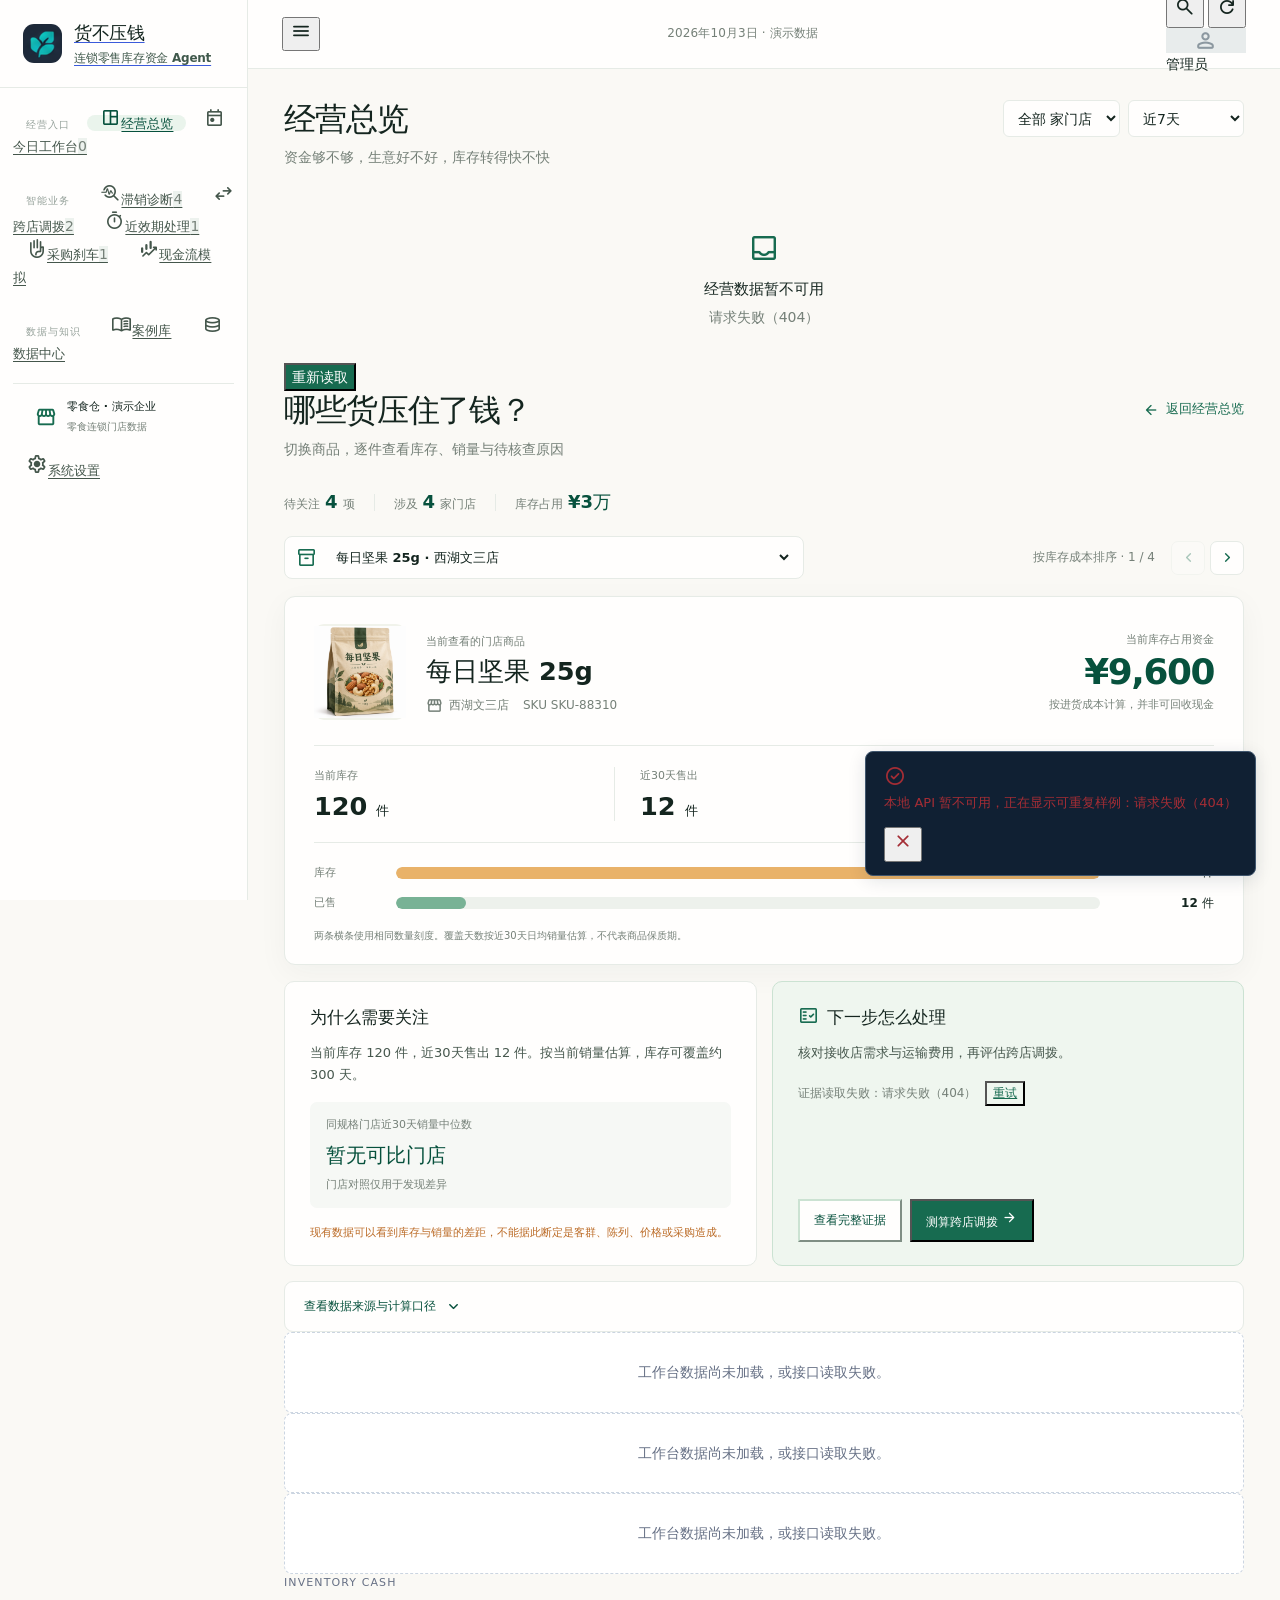
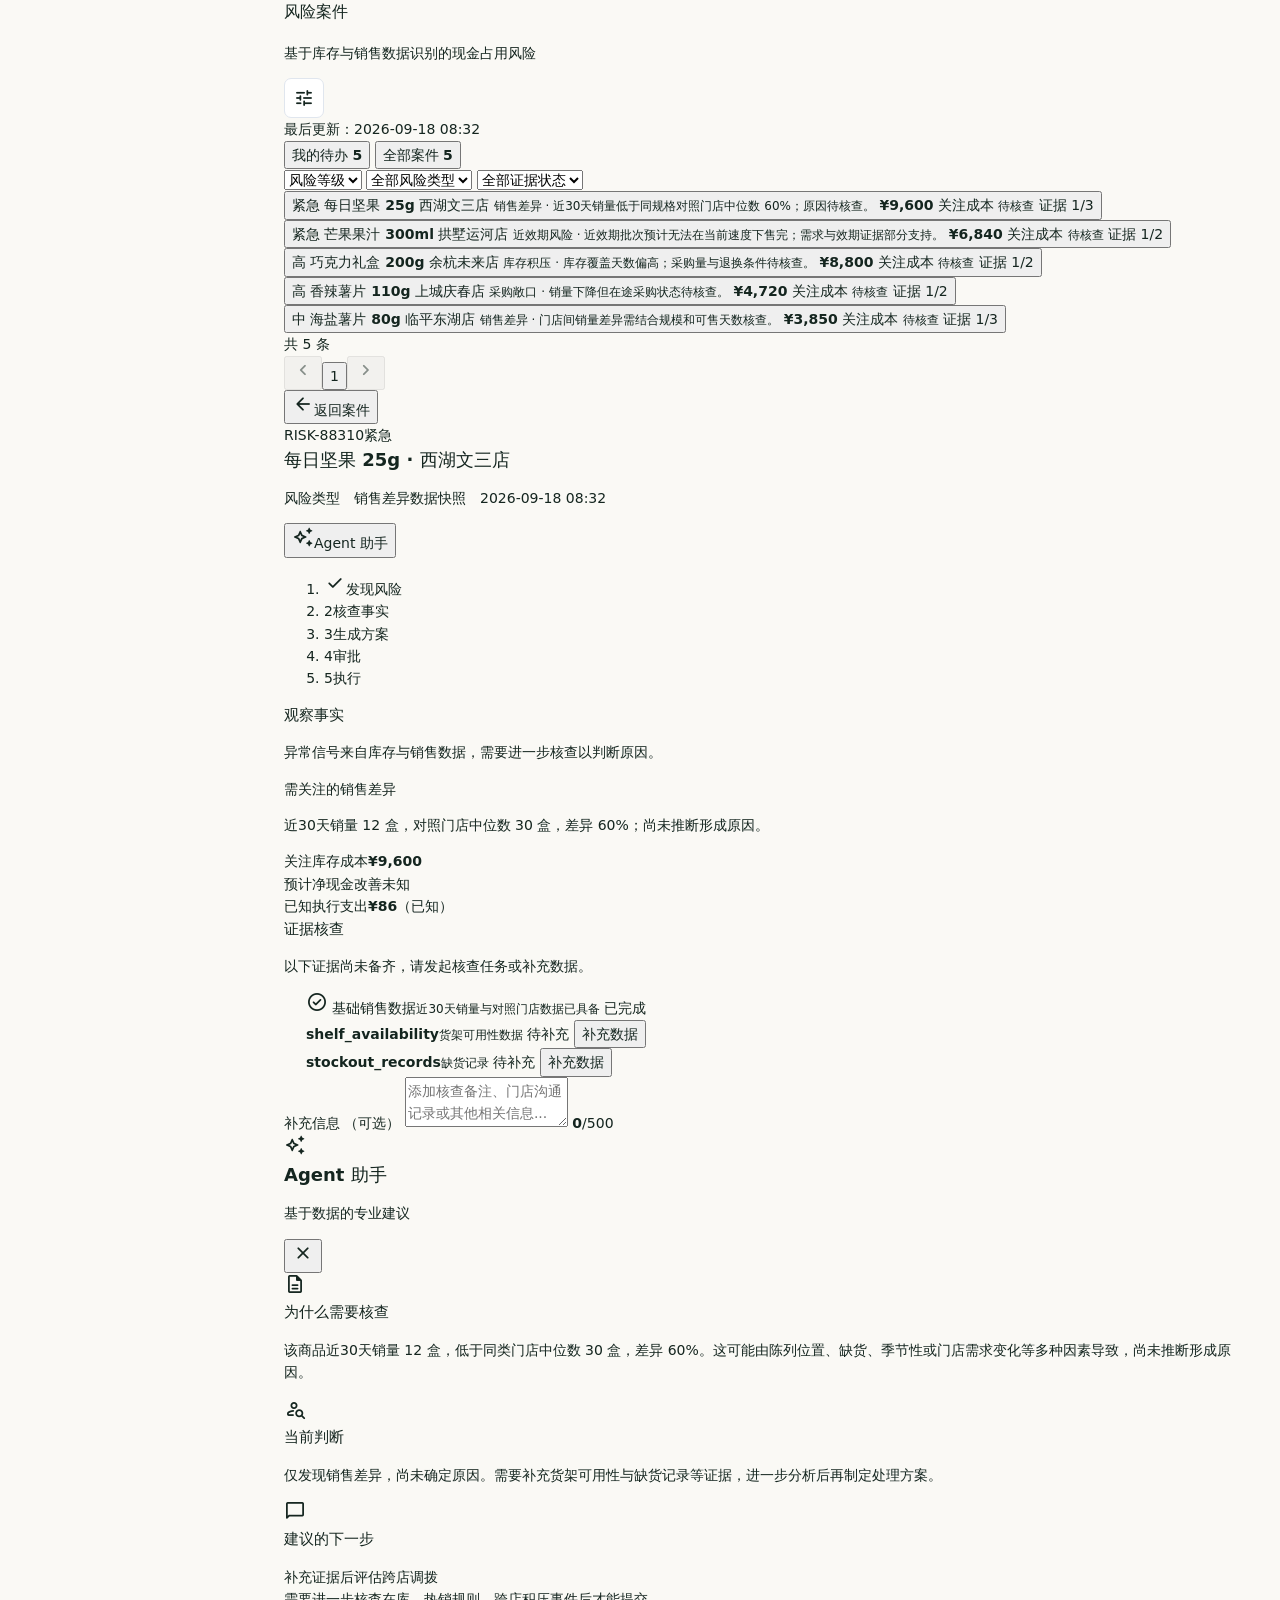
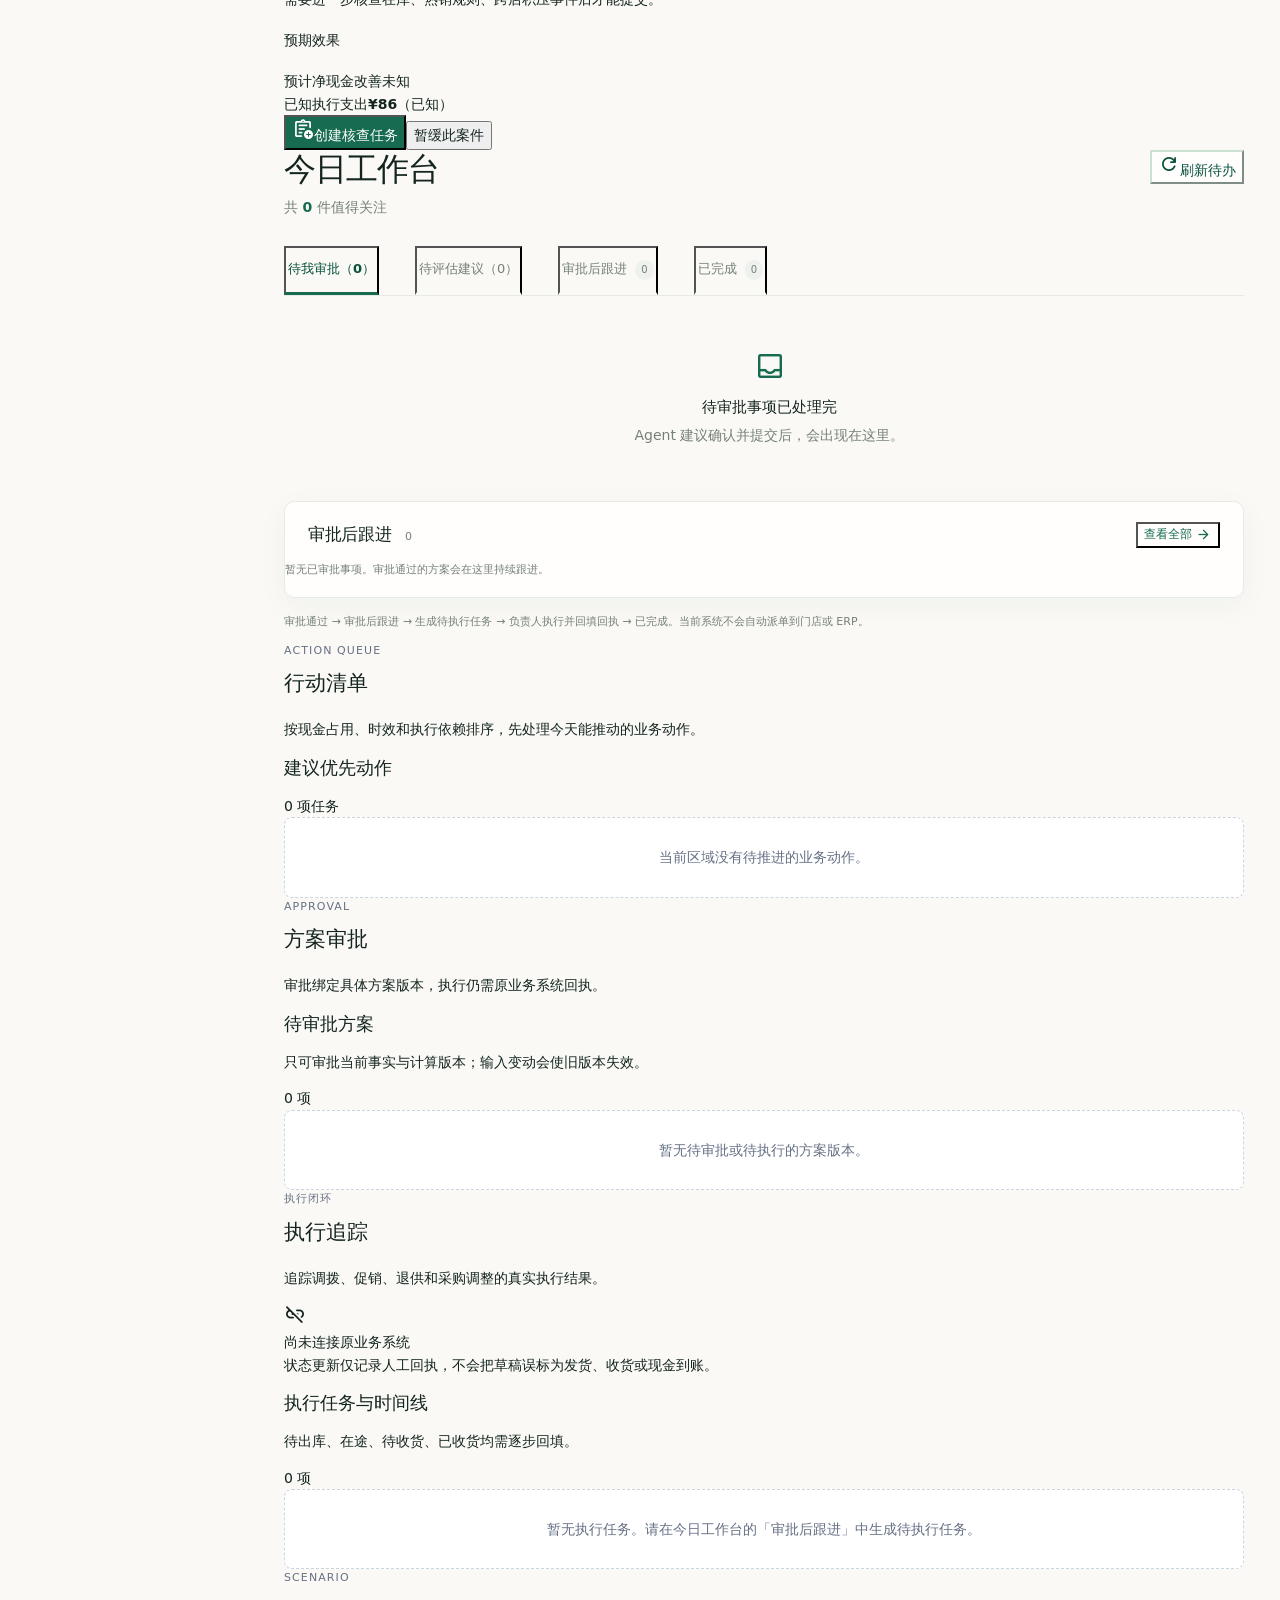
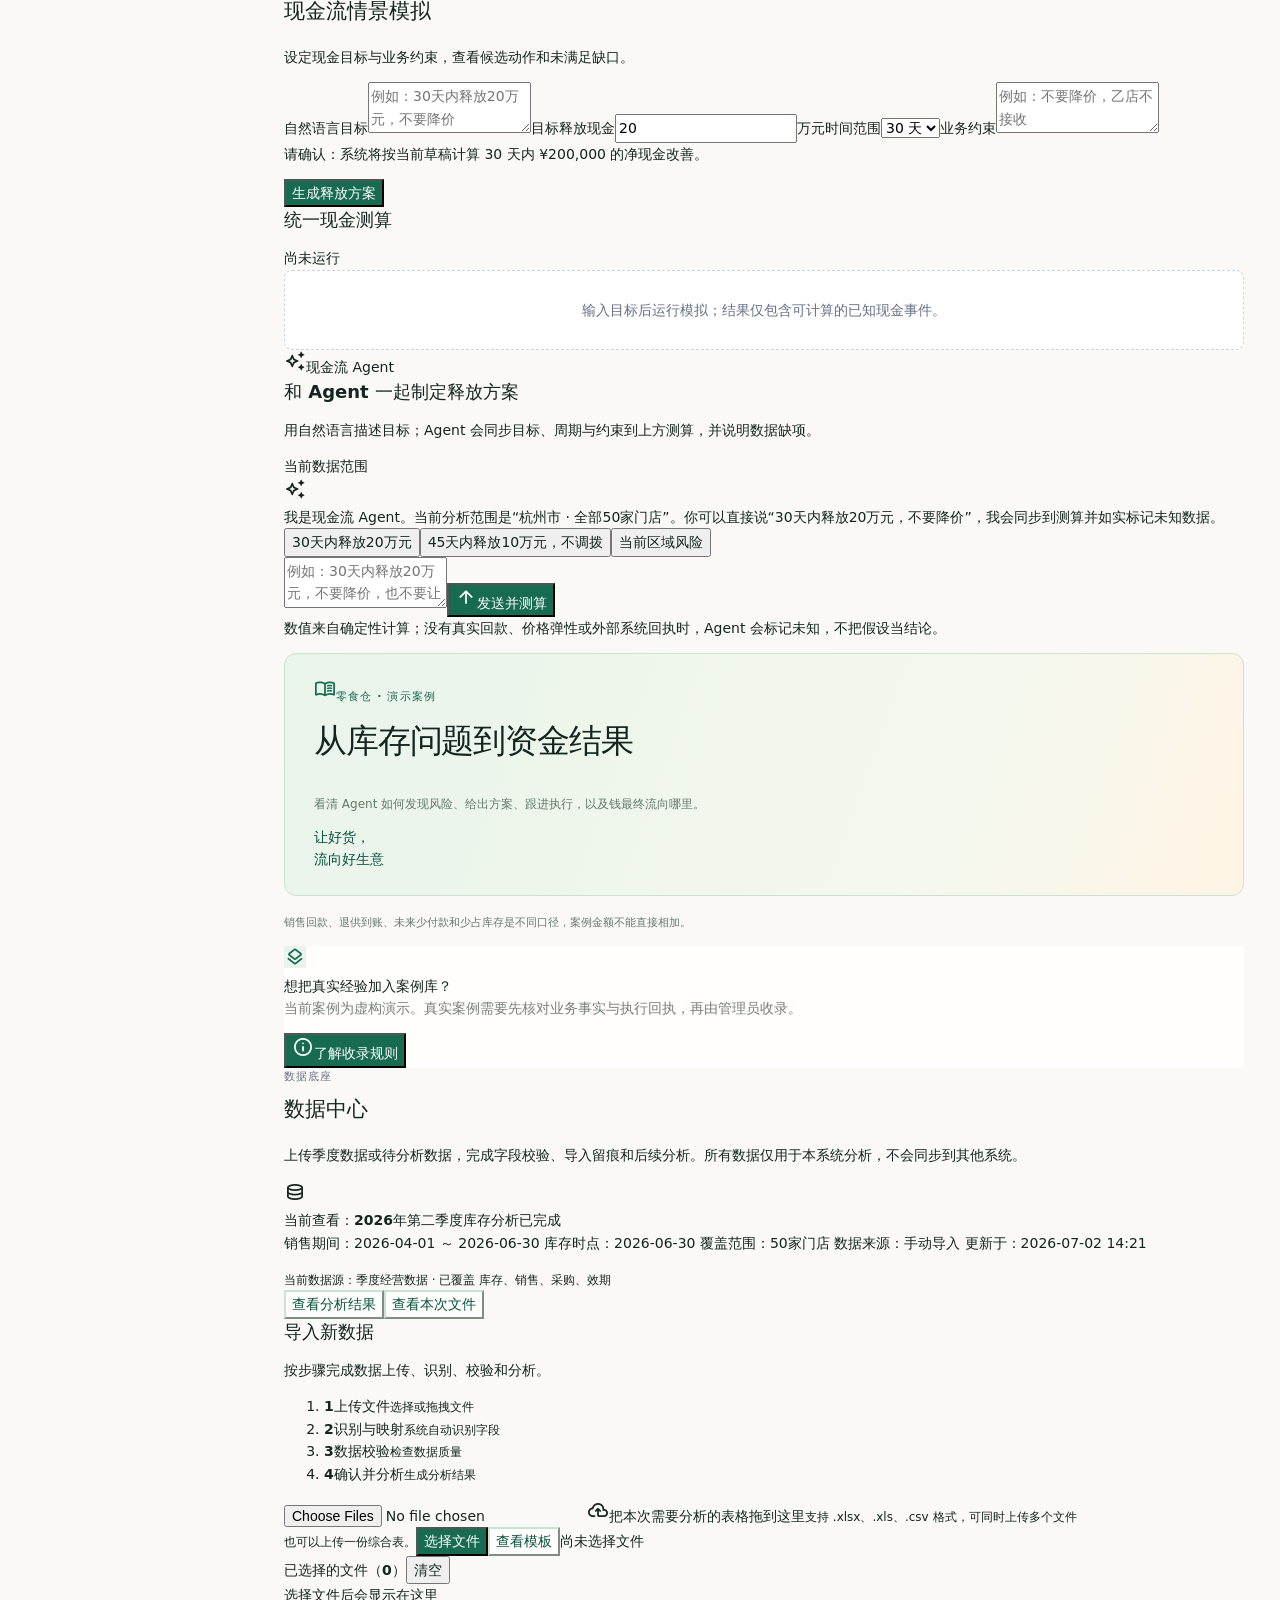
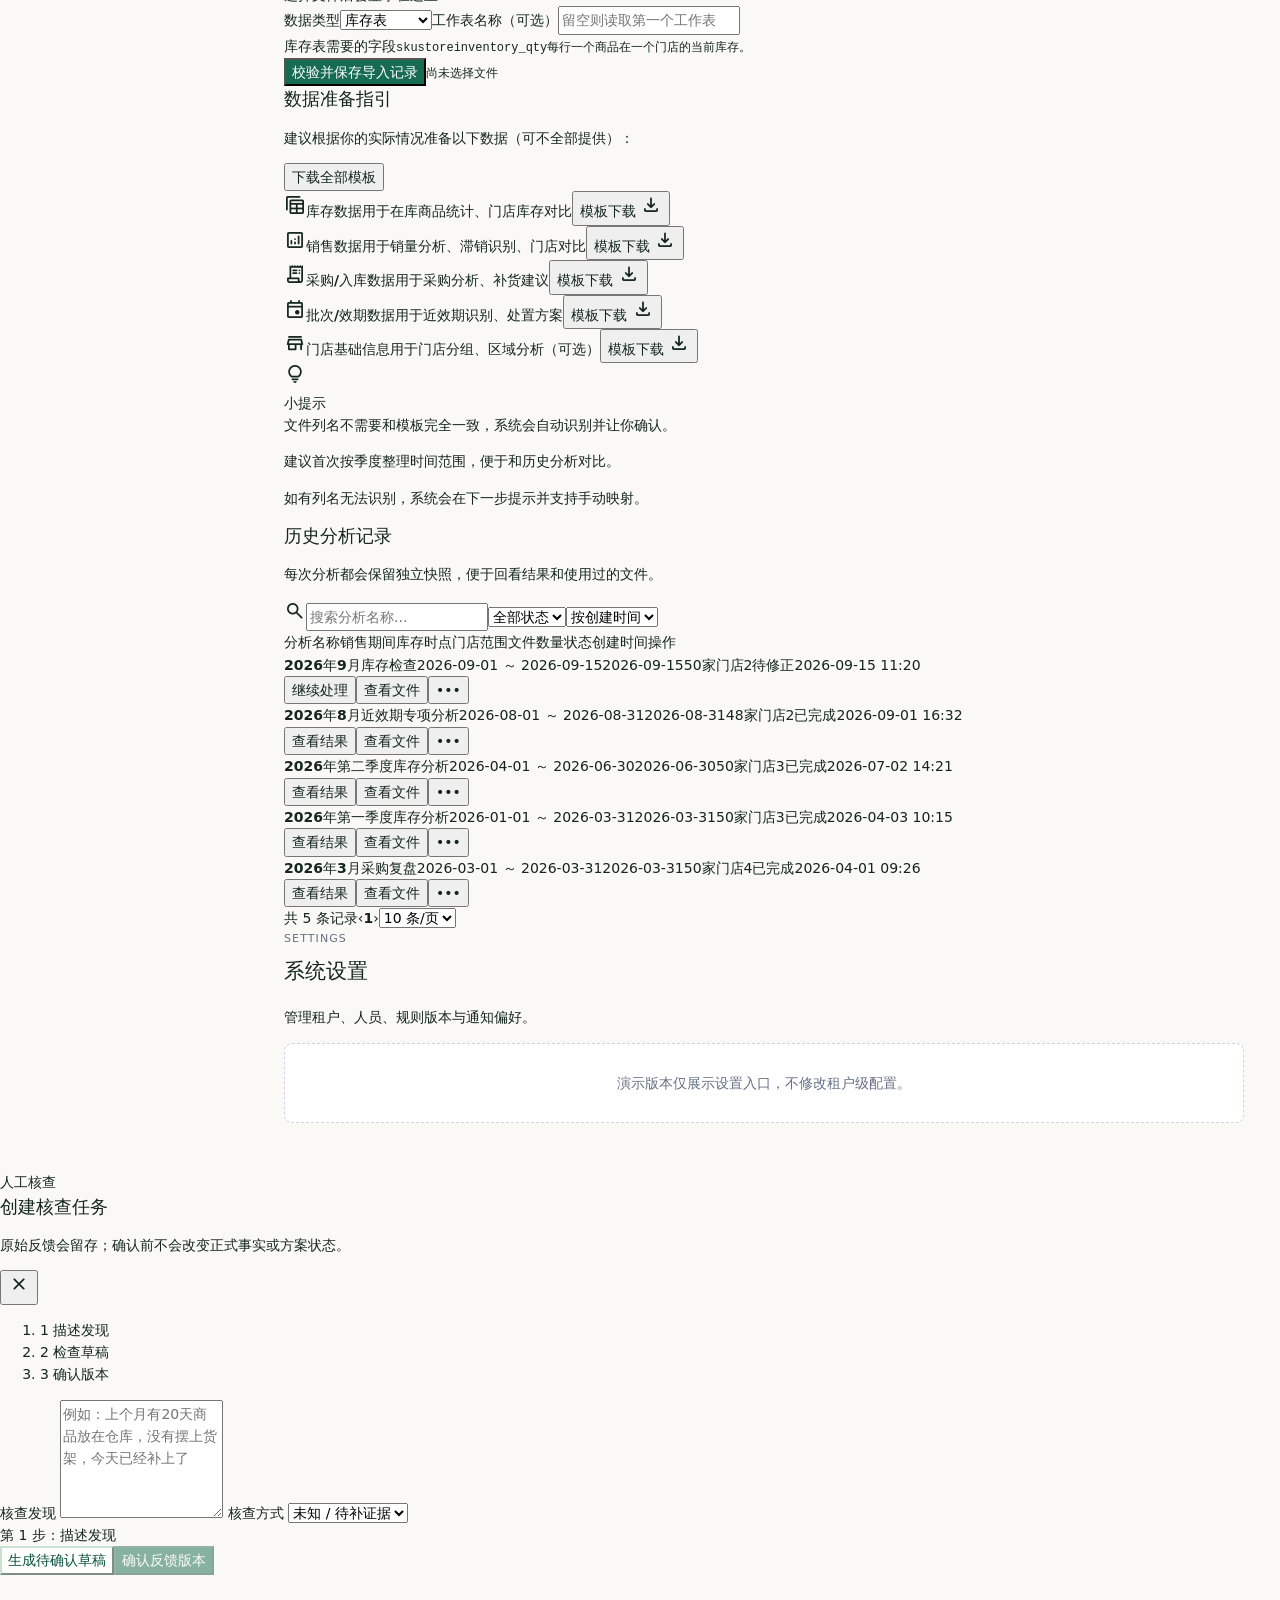
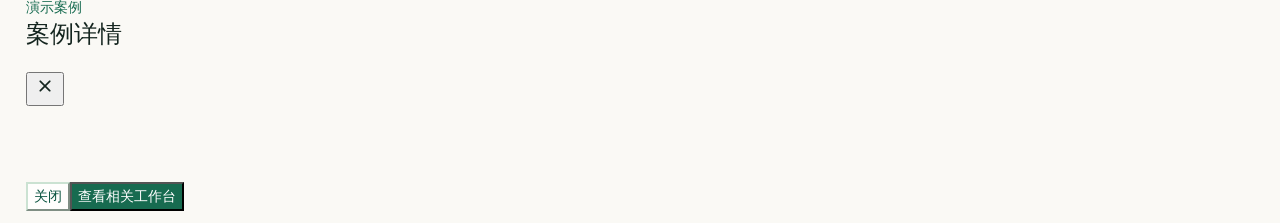
==== index.html @ f25bbe10 "更新前端" ====
<!doctype html>
<html lang="zh-CN">
  <head>
    <meta charset="UTF-8" />
    <meta name="viewport" content="width=device-width, initial-scale=1.0" />
    <meta name="description" content="货不压钱，连锁零售库存资金决策 Agent" />
    <title>货不压钱 · 经营总览</title>
    <link rel="icon" type="image/svg+xml" href="favicon.svg" />
    <link rel="preconnect" href="https://fonts.googleapis.com" />
    <link rel="preconnect" href="https://fonts.gstatic.com" crossorigin />
    <link href="https://fonts.googleapis.com/css2?family=Material+Symbols+Rounded:opsz,wght,FILL,GRAD@20..48,400,0,0" rel="stylesheet" />
    <link rel="stylesheet" href="styles.css?v=20260920-diagnosis-workspace-v2" />
    <link rel="stylesheet" href="retail-app.css?v=20261003-right-back-links" />
    <link rel="stylesheet" href="retail-workbenches.css?v=20261003-right-back-links" />
    <link rel="stylesheet" href="retail-simulation.css?v=20261003-navigation" />
  </head>
  <body class="retail-design">
    <div class="app-shell">
      <aside class="sidebar" aria-label="系统导航">
        <a class="brand" href="#overview" aria-label="货不压钱经营总览">
          <img src="assets/brand-mark.png" alt="" />
          <span><strong>货不压钱</strong><small>连锁零售库存资金 Agent</small></span>
        </a>

        <nav class="primary-nav" aria-label="主导航">
          <div class="nav-group">
            <span class="nav-group-label">经营入口</span>
            <a href="#overview" data-route="overview"><span class="material-symbols-rounded" aria-hidden="true">space_dashboard</span><b>经营总览</b></a>
            <a href="#today" data-route="today"><span class="material-symbols-rounded" aria-hidden="true">today</span><b>今日工作台</b><i id="today-nav-count">6</i></a>
          </div>

          <div class="nav-group agent-nav-group">
            <span class="nav-group-label">智能业务</span>
            <a href="#slow-diagnosis" data-route="slow-diagnosis"><span class="material-symbols-rounded" aria-hidden="true">troubleshoot</span><b>滞销诊断</b><i id="slow-nav-count">4</i></a>
            <a href="#transfer" data-route="transfer"><span class="material-symbols-rounded" aria-hidden="true">swap_horiz</span><b>跨店调拨</b><i id="transfer-nav-count">2</i></a>
            <a href="#expiry-rescue" data-route="expiry-rescue"><span class="material-symbols-rounded" aria-hidden="true">timer</span><b>近效期处理</b><i id="expiry-nav-count">1</i></a>
            <a href="#procurement-brake" data-route="procurement-brake"><span class="material-symbols-rounded" aria-hidden="true">front_hand</span><b>采购刹车</b><i id="procurement-nav-count">1</i></a>
            <a href="#simulation" data-route="simulation"><span class="material-symbols-rounded" aria-hidden="true">finance_mode</span><b>现金流模拟</b></a>
          </div>

          <div class="nav-group">
            <span class="nav-group-label">数据与知识</span>
            <a href="#cases" data-route="cases"><span class="material-symbols-rounded" aria-hidden="true">menu_book</span><b>案例库</b></a>
            <a href="#data" data-route="data"><span class="material-symbols-rounded" aria-hidden="true">database</span><b>数据中心</b></a>
          </div>
        </nav>

        <div class="retail-sidebar-footer"><span class="material-symbols-rounded">storefront</span><span><strong id="retail-company">零食仓 · 演示企业</strong><small>零食连锁门店数据</small></span></div>
        <a class="settings-link" href="#settings" data-route="settings">
          <span class="material-symbols-rounded" aria-hidden="true">settings</span><b>系统设置</b>
        </a>
      </aside>

      <div class="app-main">
        <header class="topbar">
          <button class="mobile-nav" id="mobile-nav" aria-label="展开导航"><span class="material-symbols-rounded">menu</span></button>
          <span class="retail-top-title" id="retail-top-date">2026年10月3日 · 演示数据</span>
          <label class="region-select" for="region-select"><span class="material-symbols-rounded">location_on</span><select id="region-select" aria-label="切换经营区域"><option value="all" selected>杭州市 · 全部50家门店</option><option value="west-lake">西湖区区域</option><option value="shangcheng">上城区区域</option><option value="gongshu">拱墅区区域</option><option value="yuhang">余杭区区域</option><option value="linping">临平区区域</option><option value="binjiang">滨江区区域</option><option value="xiaoshan">萧山区区域</option><option value="qiantang">钱塘区区域</option><option value="fuyang">富阳区区域</option></select><span class="material-symbols-rounded">expand_more</span></label>
          <label class="global-search">
            <span class="material-symbols-rounded">search</span>
            <input id="global-search" type="search" placeholder="搜索商品、门店、风险类型或案例..." autocomplete="off" />
            <kbd>⌘ K</kbd>
          </label>
          <div class="top-actions">
            <span class="retail-source" id="retail-source">零食仓 · 演示数据</span>
            <button type="button" class="retail-search-toggle" data-retail="search" aria-label="搜索"><span class="material-symbols-rounded">search</span></button>
            <span class="data-status" id="data-freshness">数据更新于 08:32</span>
            <button id="refresh-data" aria-label="刷新数据"><span class="material-symbols-rounded">refresh</span></button>
            <button aria-label="通知" class="notification-button"><span class="material-symbols-rounded">notifications</span><i>3</i></button>
            <button aria-label="帮助"><span class="material-symbols-rounded">help</span></button>
            <div class="profile" title="当前演示身份：管理员">
              <span class="profile-avatar"><span class="material-symbols-rounded" aria-hidden="true">person</span></span>
              <strong>管理员</strong>
            </div>
          </div>
        </header>

        <main class="workspace">
          <section class="module-view" data-view="overview">
            <div id="retail-overview"></div>
            <div class="overview-priority-grid">
              <article class="overview-priority-card inventory">
                <small>当前库存总成本</small>
                <strong id="overview-total-inventory">¥0</strong>
                <em id="overview-store-count">当前导入范围：0 家门店</em>
              </article>
              <article class="overview-priority-card attention">
                <small><span id="overview-attention-title">已识别需关注库存</span><span class="review-chip" id="overview-attention-status" hidden>待核查</span></small>
                <strong id="overview-attention">¥0</strong>
                <em><span id="overview-attention-detail">按库存成本计，占总库存</span><span id="overview-attention-rate">—</span><i aria-hidden="true"></i><button class="text-link" type="button" data-go="slow-diagnosis">查看明细 <span class="material-symbols-rounded">arrow_forward</span></button></em>
              </article>
            </div>
            <section class="overview-support-strip" aria-label="辅助经营指标">
              <article><small>当季采购入库</small><strong id="overview-season-purchase">¥0</strong><em id="overview-season-label">本季度</em></article>
              <article><small>近效期商品</small><strong id="overview-expiry-lots">0 批</strong><em id="overview-expiry-label">需在处置窗口内确认</em></article>
              <article><small>建议调拨商品</small><strong id="overview-transfer-suggestions">0 项</strong><em id="overview-transfer-label">有跨店需求匹配机会</em></article>
              <article><small>疑似滞销库存记录</small><strong id="overview-slow-skus">0 条</strong><em id="overview-slow-label">需核查成因与处置条件</em></article>
            </section>
            <div class="overview-dashboard-grid">
              <section class="focused-surface store-cost-panel">
                <div class="surface-toolbar overview-chart-toolbar"><div><h2>门店库存资金分布（万元）</h2><p>柱体高度为库存总成本；靛蓝部分为当前需核查库存。</p></div><div class="overview-chart-actions"><span id="overview-store-caption">经营快照</span><button id="overview-toggle-store-chart" class="text-link" type="button">查看全部 50 家 <span class="material-symbols-rounded">arrow_forward</span></button></div></div>
                <div class="store-chart-legend" aria-label="图表图例"><span><i class="other"></i>其他库存</span><span><i class="attention"></i><span id="overview-attention-chart-label">已识别需关注库存</span></span></div>
                <div id="overview-store-bars" class="store-cost-chart" aria-label="各门店库存资金占用图"></div>
              </section>
              <section class="focused-surface funds-panel">
                <div class="surface-toolbar"><div><h2 id="overview-attention-share-title">已识别需关注库存占比</h2><p>未被当前规则识别，不代表它们一定没有问题。</p></div></div>
                <div class="funds-content"><div class="funds-ring" id="overview-funds-ring"><strong id="overview-funds-rate">—</strong><small id="overview-funds-ring-label">已识别需关注库存占比</small></div><div class="funds-legend"><div><i class="attention"></i><span id="overview-attention-legend-label">已识别需关注库存</span><strong id="overview-attention-legend">¥0</strong><small id="overview-attention-method">当前规则识别</small></div><div><i class="other"></i><span>其他库存（当前未识别）</span><strong id="overview-other-inventory">¥0</strong><small id="overview-other-rate">0%</small></div></div></div>
                <p class="funds-note" id="overview-funds-note">“已识别需关注库存”为当前规则下的库存成本，不是预计可回收现金。</p>
              </section>
              <section class="focused-surface store-detail-panel">
                <div class="surface-toolbar"><div><h2>门店库存经营明细</h2><p id="overview-store-detail-caption">默认展示库存成本最高的 10 家门店。</p></div><div class="overview-detail-actions"><span id="overview-store-total">0 家门店</span><button id="overview-clear-store-filter" class="text-link" type="button" hidden>清除筛选</button></div></div>
                <div class="store-overview-head"><span>门店</span><span>库存成本</span><span>需关注库存</span><span>关注占比</span><span>近效期／调拨／滞销</span><span>操作</span></div>
                <div id="overview-store-list" class="store-overview-list"></div>
              </section>
              <aside class="agent-health-card" aria-label="Agent 工作状态"><span class="agent-health-label">Agent 工作正常</span><div class="agent-health-list"><div><i></i><span>滞销诊断</span><small>正常</small></div><div><i></i><span>跨店调拨</span><small>正常</small></div><div><i></i><span>近效期处置</span><small>正常</small></div><div><i></i><span>采购刹车</span><small>正常</small></div><div><i></i><span>现金流模拟</span><small>正常</small></div></div></aside>
            </div>
          </section>

          <section class="module-view agent-module-page agent-slow" data-view="slow-diagnosis">
            <header id="retail-slow-header" class="retail-page-header"><div><h1>哪些货压住了钱？</h1><p>切换商品，逐件查看库存、销量与待核查原因</p></div><a class="retail-slow-back" id="retail-slow-back" href="#overview"><span class="material-symbols-rounded" aria-hidden="true">arrow_back</span><span>返回经营总览</span></a></header>
            <header class="module-header slow-page-header"><div><h1>滞销库存诊断 <span class="material-symbols-rounded slow-title-icon" aria-hidden="true">troubleshoot</span></h1><p>按库存、销量和成本识别库存候选；形成原因与后续处置仍需以核查证据为准。</p></div><div class="slow-page-actions"><span id="slow-snapshot-label">当前库存快照</span><button id="slow-refresh-analysis" class="primary-action" type="button"><span class="material-symbols-rounded">refresh</span>刷新分析结果</button></div></header>
            <div id="slow-list" class="slow-dashboard" aria-live="polite"></div>
          </section>

          <section class="module-view agent-module-page agent-transfer transfer-workbench-page" data-view="transfer">
            <header class="module-header transfer-page-header"><div><h1>跨门店智能调拨</h1><p>在不增加缺货风险的前提下，计算从哪里调、调到哪里、调多少。</p></div><span class="transfer-page-slogan">让合适的商品<br/>出现在合适的门店</span></header>
            <div class="transfer-status-grid" aria-label="调拨工作状态">
              <article><span class="material-symbols-rounded">inventory_2</span><div><small>待调拨商品</small><strong id="transfer-count">0</strong><em>当前调拨候选</em></div></article>
              <article><span class="material-symbols-rounded">account_balance_wallet</span><div><small>候选库存成本</small><strong id="transfer-amount">¥0</strong><em>待方案确认</em></div></article>
              <article><span class="material-symbols-rounded">fact_check</span><div><small>当前方案状态</small><strong id="transfer-approval-count">—</strong><em>需要负责人确认</em></div></article>
              <article><span class="material-symbols-rounded">local_shipping</span><div><small>执行中调拨</small><strong id="transfer-execution-count">0</strong><em>以执行回执为准</em></div></article>
            </div>
            <div id="transfer-list" class="transfer-workspace" aria-live="polite"></div>
          </section>

          <section class="module-view agent-module-page agent-expiry" data-view="expiry-rescue">
            <header class="module-header"><div><span class="agent-page-mark"><span class="material-symbols-rounded" aria-hidden="true">timer</span>近效期 Agent</span><h1>近效期商品现金抢救</h1><p>根据剩余效期和销售速度，依次评估调拨、促销、退供与预计报损。</p></div></header>
            <div class="summary-strip"><div><span>待抢救批次</span><strong id="expiry-count">1</strong></div><div><span>近效期库存成本</span><strong id="expiry-amount">¥0</strong></div><div><span>当前重点</span><strong class="summary-status">核查可售天数</strong></div></div>
            <section class="focused-surface agent-workbench"><div class="surface-toolbar"><div><h2>近效期队列</h2><p>优先处理无法按当前速度售完的商品批次。</p></div><span>效期倒计时</span></div><div id="expiry-list" class="agent-case-list"></div></section>
          </section>

          <section class="module-view agent-module-page agent-procurement" data-view="procurement-brake">
            <header class="module-header"><div><span class="agent-page-mark"><span class="material-symbols-rounded" aria-hidden="true">front_hand</span>采购 Agent</span><h1>采购刹车</h1><p>联动现有库存、在途采购和订单状态，阻止积压继续扩大。</p></div></header>
            <div class="summary-strip"><div><span>采购敞口</span><strong id="procurement-count">1</strong></div><div><span>相关库存成本</span><strong id="procurement-amount">¥0</strong></div><div><span>当前重点</span><strong class="summary-status">核对在途订单</strong></div></div>
            <section class="focused-surface agent-workbench"><div class="surface-toolbar"><div><h2>采购调整队列</h2><p>确认订单能否暂停、减量或延迟到货。</p></div><span>避免现金流出</span></div><div id="procurement-list" class="agent-case-list"></div></section>
          </section>

          <section class="module-view risk-module" data-view="risks">
            <div class="risk-layout">
              <section class="inbox-pane panel">
                <header class="pane-heading inbox-heading">
                  <div>
                    <p class="eyebrow">INVENTORY CASH</p>
                    <h1>风险案件</h1>
                    <p>基于库存与销售数据识别的现金占用风险</p>
                  </div>
                  <button class="icon-button" id="filter-toggle" aria-label="筛选案件"><span class="material-symbols-rounded">tune</span></button>
                </header>

                <div class="inbox-meta"><span id="last-updated">最后更新：2026-09-18 08:32</span></div>
                <div class="queue-tabs" role="tablist" aria-label="案件队列">
                  <button class="active" data-queue="mine">我的待办 <b id="mine-count">5</b></button>
                  <button data-queue="all">全部案件 <b id="all-count">5</b></button>
                </div>
                <div class="filter-row" id="filter-row">
                  <select id="priority-filter" aria-label="风险等级">
                    <option value="全部">风险等级</option>
                    <option value="紧急">紧急</option>
                    <option value="高">高</option>
                    <option value="中">中</option>
                  </select>
                  <select id="type-filter" aria-label="风险类型">
                    <option value="全部">全部风险类型</option>
                    <option value="调拨">调拨</option>
                    <option value="促销">促销</option>
                    <option value="退供">退供</option>
                    <option value="采购刹车">采购刹车</option>
                  </select>
                  <select id="evidence-filter" aria-label="证据状态">
                    <option value="全部">全部证据状态</option>
                    <option value="partial">部分支持</option>
                    <option value="insufficient">证据不足</option>
                  </select>
                </div>
                <div class="risk-list" id="risk-list" aria-live="polite"></div>
                <footer class="list-footer"><span id="list-total">共 5 条</span><div><button disabled><span class="material-symbols-rounded">chevron_left</span></button><button class="current">1</button><button disabled><span class="material-symbols-rounded">chevron_right</span></button></div></footer>
              </section>

              <section class="case-pane panel" id="case-pane">
                <header class="case-header">
                  <button class="mobile-back" id="mobile-back"><span class="material-symbols-rounded">arrow_back</span>返回案件</button>
                  <div class="case-kicker"><span id="case-id">RISK-88310</span><span class="priority-badge urgent" id="case-priority">紧急</span></div>
                  <div class="case-title-row">
                    <div><h2 id="case-title">每日坚果 25g · 西湖文三店</h2><p><span id="case-risk-type">风险类型　滞销风险</span><i></i><span id="case-created">数据快照　2026-09-18 08:32</span></p></div>
                    <button class="agent-toggle" id="agent-toggle"><span class="material-symbols-rounded">auto_awesome</span>Agent 助手</button>
                  </div>
                </header>

                <ol class="case-steps" aria-label="案件处理进度">
                  <li class="done"><span><i class="material-symbols-rounded">check</i></span><b>发现风险</b></li>
                  <li class="active"><span>2</span><b>核查事实</b></li>
                  <li><span>3</span><b>生成方案</b></li>
                  <li><span>4</span><b>审批</b></li>
                  <li><span>5</span><b>执行</b></li>
                </ol>

                <div class="case-content">
                  <section class="content-section">
                    <header><h3>观察事实</h3><p>异常信号来自库存与销售数据，需要进一步核查以判断原因。</p></header>
                    <div class="fact-block">
                      <p class="fact-label">需关注的销售差异</p>
                      <p class="fact-copy" id="fact-copy">近30天销量 12 盒，对照门店中位数 30 盒，差异 60%；尚未推断形成原因。</p>
                      <div class="fact-metrics">
                        <div><span>关注库存成本</span><strong id="attention-cost">¥9,600</strong></div>
                        <div><span>预计净现金改善</span><strong>未知</strong></div>
                        <div><span>已知执行支出</span><strong id="known-cost">¥86（已知）</strong></div>
                      </div>
                    </div>
                  </section>

                  <section class="content-section evidence-section">
                    <header><h3>证据核查</h3><p>以下证据尚未备齐，请发起核查任务或补充数据。</p></header>
                    <div class="evidence-list" id="evidence-list"></div>
                  </section>

                  <section class="note-section">
                    <label for="case-note">补充信息 <span>（可选）</span></label>
                    <textarea id="case-note" maxlength="500" placeholder="添加核查备注、门店沟通记录或其他相关信息..."></textarea>
                    <span class="char-count"><b id="note-count">0</b>/500</span>
                  </section>
                </div>
              </section>

              <aside class="agent-pane panel" id="agent-pane" aria-label="Agent 助手">
                <header class="agent-header"><div class="agent-mark"><span class="material-symbols-rounded">auto_awesome</span></div><div><h2>Agent 助手</h2><p>基于数据的专业建议</p></div><button id="agent-close" aria-label="关闭 Agent"><span class="material-symbols-rounded">close</span></button></header>
                <div class="agent-content">
                  <section class="agent-section">
                    <div class="agent-section-title"><span class="agent-icon blue"><span class="material-symbols-rounded">description</span></span><h3>为什么需要核查</h3></div>
                    <p id="agent-why">该商品近30天销量低于同类门店中位数 60%。这可能由陈列位置、缺货、季节性或门店需求变化等多种因素导致，尚未推断形成原因。</p>
                  </section>
                  <section class="agent-section">
                    <div class="agent-section-title"><span class="agent-icon violet"><span class="material-symbols-rounded">person_search</span></span><h3>当前判断</h3></div>
                    <p>仅发现销售差异，尚未确定原因。需要补充货架可用性与缺货记录等证据，进一步分析后再制定处理方案。</p>
                  </section>
                  <section class="agent-section next-step-section">
                    <div class="agent-section-title"><span class="agent-icon green"><span class="material-symbols-rounded">chat_bubble</span></span><h3>建议的下一步</h3></div>
                    <div class="suggestion-box"><strong id="agent-action">补充证据后评估跨店调拨</strong><p>需要进一步核查在库、热销规则、跨店积压事件后才能提交。</p></div>
                    <div class="expected-effect"><h4>预期效果</h4><div><span>预计净现金改善</span><strong>未知</strong></div><div><span>已知执行支出</span><strong id="agent-cost">¥86（已知）</strong></div></div>
                  </section>
                </div>
                <footer class="agent-actions"><button class="primary-action" id="create-investigation"><span class="material-symbols-rounded">assignment_add</span>创建核查任务</button><button class="text-action" id="defer-case">暂缓此案件</button></footer>
              </aside>
            </div>
          </section>

          <section class="module-view" data-view="today">
            <div id="retail-today"></div>
            <header class="module-header today-header">
              <div><p class="eyebrow">个人工作</p><h1>今日工作台</h1><p id="today-header-copy">按紧急程度排序，优先处理标红事项。</p></div>
              <button class="secondary-action" data-go="tasks">查看全部任务 <span class="material-symbols-rounded">arrow_forward</span></button>
            </header>
            <div class="today-metric-grid" aria-label="今日任务汇总">
              <button class="today-metric pending" type="button" data-today-filter="pending"><span class="material-symbols-rounded">assignment_late</span><div><strong id="today-tasks">0</strong><small>待我处理</small></div></button>
              <button class="today-metric approval" type="button" data-today-filter="approval"><span class="material-symbols-rounded">fact_check</span><div><strong id="today-approvals">0</strong><small>等待审批</small></div></button>
              <button class="today-metric completed" type="button" data-today-filter="completed"><span class="material-symbols-rounded">task_alt</span><div><strong id="today-completed">0</strong><small>今日已完成</small></div></button>
              <div class="today-metric attention"><span class="material-symbols-rounded">account_balance_wallet</span><div><strong id="today-attention">¥0</strong><small>待处理库存成本</small></div><em>库存占用，不是收益</em></div>
            </div>
            <div class="today-workspace">
              <section class="today-queue-card">
                <div class="today-tabs" role="tablist" aria-label="今日任务状态">
                  <button type="button" class="active" role="tab" data-today-filter="pending">待我处理 <b id="today-pending-tab-count">0</b></button>
                  <button type="button" role="tab" data-today-filter="approval">等待审批 <b id="today-approval-tab-count">0</b></button>
                  <button type="button" role="tab" data-today-filter="completed">已完成 <b id="today-completed-tab-count">0</b></button>
                </div>
                <p class="today-queue-note" id="today-order-note">按紧急程度和建议处理时间排序</p>
                <div id="today-list" class="today-task-list"></div>
              </section>
              <section class="today-detail-card" aria-live="polite"><div id="today-detail"></div></section>
            </div>
          </section>

          <section class="module-view" data-view="tasks">
            <header class="module-header"><div><p class="eyebrow">ACTION QUEUE</p><h1>行动清单</h1><p>按现金占用、时效和执行依赖排序，先处理今天能推动的业务动作。</p></div></header>
            <div class="focused-surface"><div class="surface-toolbar"><h2>建议优先动作</h2><span id="task-page-count">5 项任务</span></div><div id="task-list" class="task-table"></div></div>
          </section>

          <section class="module-view" data-view="approvals">
            <header class="module-header"><div><p class="eyebrow">APPROVAL</p><h1>方案审批</h1><p>审批绑定具体方案版本，执行仍需原业务系统回执。</p></div></header>
            <div class="focused-surface"><div class="surface-toolbar"><div><h2>待审批方案</h2><p>只可审批当前事实与计算版本；输入变动会使旧版本失效。</p></div><span id="approval-page-count">0 项</span></div><div id="approval-list" class="task-table"></div></div>
          </section>

          <section class="module-view" data-view="execution">
            <header class="module-header"><div><p class="eyebrow">执行闭环</p><h1>执行追踪</h1><p>追踪调拨、促销、退供和采购调整的真实执行结果。</p></div></header>
            <div class="status-banner"><span class="material-symbols-rounded">link_off</span><div><strong>尚未连接原业务系统</strong><p>状态更新仅记录人工回执，不会把草稿误标为发货、收货或现金到账。</p></div></div>
            <div class="focused-surface execution-surface"><div class="surface-toolbar"><div><h2>执行任务与时间线</h2><p>待出库、在途、待收货、已收货均需逐步回填。</p></div><span id="execution-page-count">0 项</span></div><div id="execution-list" class="task-table"></div></div>
          </section>

          <section class="module-view" data-view="simulation">
            <header class="module-header"><div><p class="eyebrow">SCENARIO</p><h1>现金流情景模拟</h1><p>设定现金目标与业务约束，查看候选动作和未满足缺口。</p></div></header>
            <div class="simulation-layout">
              <form class="focused-surface simulation-form" id="simulation-form"><label>自然语言目标<textarea id="simulation-request" placeholder="例如：30天内释放20万元，不要降价"></textarea></label><label>目标释放现金<input id="simulation-target" type="number" min="1" value="20" /><span>万元</span></label><label>时间范围<select id="simulation-days"><option value="15">15 天</option><option value="30" selected>30 天</option><option value="45">45 天</option></select></label><label>业务约束<textarea id="simulation-constraints" placeholder="例如：不要降价，乙店不接收"></textarea></label><p class="simulation-understanding" id="simulation-understanding">请确认：系统将按当前草稿计算 30 天内 ¥200,000 的净现金改善。</p><button class="primary-action" type="submit">生成释放方案</button></form>
              <section class="focused-surface simulation-result"><header><h2>统一现金测算</h2><span id="simulation-status">尚未运行</span></header><div id="simulation-output" class="empty-state">输入目标后运行模拟；结果仅包含可计算的已知现金事件。</div></section>
            </div>
            <section class="focused-surface simulation-chat" aria-labelledby="agent-chat-title">
              <header class="chat-header"><div><span class="agent-page-mark"><span class="material-symbols-rounded" aria-hidden="true">auto_awesome</span>现金流 Agent</span><h2 id="agent-chat-title">和 Agent 一起制定释放方案</h2><p>用自然语言描述目标；Agent 会同步目标、周期与约束到上方测算，并说明数据缺项。</p></div><span class="status-pill success">当前数据范围</span></header>
              <div class="chat-thread" id="agent-chat-thread" aria-live="polite"></div>
              <div class="chat-suggestions" aria-label="建议提问"><button type="button" data-chat-prompt="30天内释放20万元，不要降价">30天内释放20万元</button><button type="button" data-chat-prompt="45天内释放10万元，不调拨">45天内释放10万元，不调拨</button><button type="button" data-chat-prompt="当前区域有哪些现金占用风险？">当前区域风险</button></div>
              <form class="chat-composer" id="agent-chat-form"><textarea id="agent-chat-input" rows="2" placeholder="例如：30天内释放20万元，不要降价，也不要让门店缺货"></textarea><button class="primary-action" type="submit"><span class="material-symbols-rounded">arrow_upward</span>发送并测算</button></form>
              <p class="chat-disclaimer">数值来自确定性计算；没有真实回款、价格弹性或外部系统回执时，Agent 会标记未知，不把假设当结论。</p>
            </section>
          </section>

          <section class="module-view case-library-view" data-view="cases">
            <header class="module-header case-library-header">
              <div><p class="eyebrow"><span class="material-symbols-rounded">menu_book</span>零食仓 · 演示案例</p><h1>从库存问题到资金结果</h1><p>看清 Agent 如何发现风险、给出方案、跟进执行，以及钱最终流向哪里。</p></div>
              <span class="case-library-slogan">让好货，<br />流向好生意<i></i></span>
            </header>
            <div class="case-library-toolbar">
              <div class="case-category-tabs" id="case-category-tabs" role="tablist" aria-label="案例分类"></div>
            </div>
            <p class="case-library-money-note">销售回款、退供到账、未来少付款和少占库存是不同口径，案例金额不能直接相加。</p>
            <div id="case-library" class="case-library-grid" aria-live="polite"></div>
            <aside class="case-library-cta">
              <span class="material-symbols-rounded">layers</span>
              <div><strong>想把真实经验加入案例库？</strong><p>当前案例为虚构演示。真实案例需要先核对业务事实与执行回执，再由管理员收录。</p></div>
              <button type="button" class="primary-action" id="request-case"><span class="material-symbols-rounded">info</span>了解收录规则</button>
            </aside>
          </section>

          <section class="module-view" data-view="data">
            <header class="module-header data-header"><button class="page-back" type="button" data-go="overview"><span class="material-symbols-rounded">arrow_back</span>返回首页</button><div><p class="eyebrow">数据底座</p><h1>数据中心</h1><p>上传季度数据或待分析数据，完成字段校验、导入留痕和后续分析。所有数据仅用于本系统分析，不会同步到其他系统。</p></div></header>
            <div id="data-sources"></div>
            <form class="data-import-panel" id="data-import-form">
              <section class="focused-surface data-import-card">
                <div class="data-section-heading"><div><h2>导入新数据</h2><p>按步骤完成数据上传、识别、校验和分析。</p></div></div>
                <ol class="data-import-steps"><li class="active"><b>1</b><span><strong>上传文件</strong><small>选择或拖拽文件</small></span></li><li><b>2</b><span><strong>识别与映射</strong><small>系统自动识别字段</small></span></li><li><b>3</b><span><strong>数据校验</strong><small>检查数据质量</small></span></li><li><b>4</b><span><strong>确认并分析</strong><small>生成分析结果</small></span></li></ol>
                <div class="data-upload-grid">
                  <label class="data-drop-zone"><input id="import-file" type="file" accept=".xlsx,.csv,.tsv" multiple required /><span class="material-symbols-rounded">cloud_upload</span><strong>把本次需要分析的表格拖到这里</strong><small>支持 .xlsx、.xls、.csv 格式，可同时上传多个文件<br />也可以上传一份综合表。</small><span class="data-drop-actions"><button id="import-select-file" class="primary-action" type="button">选择文件</button><button id="import-template" class="secondary-action" type="button">查看模板</button></span><em id="import-file-name">尚未选择文件</em></label>
                  <div class="selected-files-card"><div class="selected-files-heading"><strong>已选择的文件（<span id="selected-file-count">0</span>）</strong><button id="clear-import-files" class="text-link" type="button">清空</button></div><div id="selected-file-list" class="selected-file-list"><div class="selected-files-empty">选择文件后会显示在这里</div></div></div>
                </div>
                <div class="data-import-advanced"><label>数据类型<select id="import-kind"><option value="inventory">库存表</option><option value="sales">销售表</option><option value="purchase">采购表</option><option value="expiry">效期批次表</option></select></label><label>工作表名称（可选）<input id="import-sheet-name" placeholder="留空则读取第一个工作表" /></label><div class="import-requirements" id="import-requirements"></div><button class="primary-action" type="submit">校验并保存导入记录</button><small id="import-status">尚未选择文件</small></div>
              </section>
              <aside class="focused-surface data-prep-card"><div class="data-section-heading"><div><h2>数据准备指引</h2><p>建议根据你的实际情况准备以下数据（可不全部提供）：</p></div><button id="download-all-templates" class="text-link" type="button">下载全部模板</button></div><div class="data-template-list"><div><i class="material-symbols-rounded green">table_view</i><strong>库存数据</strong><span>用于在库商品统计、门店库存对比</span><button data-template-kind="inventory" type="button">模板下载 <span class="material-symbols-rounded">download</span></button></div><div><i class="material-symbols-rounded blue">analytics</i><strong>销售数据</strong><span>用于销量分析、滞销识别、门店对比</span><button data-template-kind="sales" type="button">模板下载 <span class="material-symbols-rounded">download</span></button></div><div><i class="material-symbols-rounded orange">receipt_long</i><strong>采购/入库数据</strong><span>用于采购分析、补货建议</span><button data-template-kind="purchase" type="button">模板下载 <span class="material-symbols-rounded">download</span></button></div><div><i class="material-symbols-rounded violet">event</i><strong>批次/效期数据</strong><span>用于近效期识别、处置方案</span><button data-template-kind="expiry" type="button">模板下载 <span class="material-symbols-rounded">download</span></button></div><div><i class="material-symbols-rounded red">store</i><strong>门店基础信息</strong><span>用于门店分组、区域分析（可选）</span><button data-template-kind="store" type="button">模板下载 <span class="material-symbols-rounded">download</span></button></div></div><div class="data-tip"><span class="material-symbols-rounded">lightbulb</span><div><strong>小提示</strong><p>文件列名不需要和模板完全一致，系统会自动识别并让你确认。</p><p>建议首次按季度整理时间范围，便于和历史分析对比。</p><p>如有列名无法识别，系统会在下一步提示并支持手动映射。</p></div></div></aside>
            </form>
            <section class="focused-surface data-history-card"><div class="data-history-heading"><div><h2>历史分析记录</h2><p>每次分析都会保留独立快照，便于回看结果和使用过的文件。</p></div><div class="data-history-filters"><label><span class="material-symbols-rounded">search</span><input id="analysis-search" placeholder="搜索分析名称..." /></label><select id="analysis-status-filter"><option>全部状态</option><option>已完成</option><option>待修正</option></select><select id="analysis-sort"><option>按创建时间</option><option>按销售期间</option></select></div></div><div class="analysis-history-head"><span>分析名称</span><span>销售期间</span><span>库存时点</span><span>门店范围</span><span>文件数量</span><span>状态</span><span>创建时间</span><span>操作</span></div><div id="import-history" class="analysis-history-list"></div><footer class="analysis-history-footer"><span id="analysis-count">共 5 条记录</span><span>‹</span><b>1</b><span>›</span><select><option>10 条/页</option></select></footer></section>
          </section>

          <section class="module-view" data-view="settings">
            <header class="module-header"><div><p class="eyebrow">SETTINGS</p><h1>系统设置</h1><p>管理租户、人员、规则版本与通知偏好。</p></div></header>
            <div class="focused-surface empty-state">演示版本仅展示设置入口，不修改租户级配置。</div>
          </section>
        </main>
      </div>
    </div>

    <div class="drawer-backdrop" id="drawer-backdrop"></div>
    <div class="toast" id="toast" role="status" aria-live="polite"><span class="material-symbols-rounded">check_circle</span><p></p><button aria-label="关闭提示"><span class="material-symbols-rounded">close</span></button></div>

    <div class="modal-backdrop" id="investigation-modal" aria-hidden="true">
      <section class="modal" role="dialog" aria-modal="true" aria-labelledby="investigation-title">
        <header><div><span class="modal-eyebrow">人工核查</span><h2 id="investigation-title">创建核查任务</h2><p>原始反馈会留存；确认前不会改变正式事实或方案状态。</p></div><button id="modal-close" aria-label="关闭"><span class="material-symbols-rounded">close</span></button></header>
        <ol class="modal-steps"><li class="active">1 描述发现</li><li>2 检查草稿</li><li>3 确认版本</li></ol>
        <label class="field-label" for="feedback-text">核查发现</label>
        <textarea id="feedback-text" rows="5" placeholder="例如：上个月有20天商品放在仓库，没有摆上货架，今天已经补上了"></textarea>
        <label class="field-label" for="verification-status">核查方式</label>
        <select id="verification-status"><option value="unknown">未知 / 待补证据</option><option value="personal_judgement">个人判断</option><option value="现场核查">本人已现场核查</option><option value="业务记录佐证">有业务记录佐证</option></select>
        <div class="modal-status" id="feedback-status">第 1 步：描述发现</div>
        <footer><button class="secondary-action" id="submit-feedback">生成待确认草稿</button><button class="primary-action" id="confirm-feedback" disabled>确认反馈版本</button></footer>
      </section>
    </div>

    <div class="modal-backdrop" id="case-detail-modal" aria-hidden="true">
      <section class="modal case-detail-modal" role="dialog" aria-modal="true" aria-labelledby="case-detail-title">
        <header><div><span class="modal-eyebrow" id="case-detail-category">演示案例</span><h2 id="case-detail-title">案例详情</h2><p id="case-detail-summary"></p></div><button id="case-detail-close" aria-label="关闭案例详情"><span class="material-symbols-rounded">close</span></button></header>
        <div class="case-detail-body" id="case-detail-body"></div>
        <footer><button class="secondary-action" id="case-detail-secondary">关闭</button><button class="primary-action" id="case-detail-use">查看相关工作台</button></footer>
      </section>
    </div>

    <dialog id="retail-detail" class="retail-detail-dialog" aria-labelledby="retail-detail-title"><header><h2 id="retail-detail-title">方案详情</h2><button type="button" id="retail-detail-close" data-retail="close-detail" aria-label="关闭详情"><span class="material-symbols-rounded">close</span></button></header><div id="retail-detail-content"></div></dialog>

    <script src="retail-app.js?v=20261003-approval-followup"></script>
    <script src="retail-workbenches.js?v=20261003-approval-followup"></script>
    <script src="retail-simulation.js?v=20261003-navigation"></script>
    <script src="app.js?v=20261003-approval-followup"></script>
  </body>
</html>
---- styles.css ----
@font-face {
  font-family: "Material Symbols Rounded";
  font-style: normal;
  font-weight: 400;
  font-display: block;
  src: url("assets/fonts/material-symbols-rounded.woff2") format("woff2");
}

:root {
  color-scheme: light;
  --navy: #17293d;
  --navy-deep: #102033;
  --ink: #182230;
  --muted: #667085;
  --page: #f6f8fb;
  --surface: #fff;
  --subtle: #f8fafc;
  --line: #e0e6ee;
  --blue: #3b5bdb;
  --blue-dark: #2f4cc9;
  --blue-soft: #eef2ff;
  --green: #13744b;
  --green-soft: #edf8f1;
  --amber: #965c0c;
  --amber-soft: #fff8e9;
  --red: #b52e38;
  --red-soft: #fff1f2;
  --sidebar-width: 232px;
  font-family: "Segoe UI", "PingFang SC", "Microsoft YaHei", system-ui, sans-serif;
  font-synthesis: none;
}

* { box-sizing: border-box; }
[hidden] { display: none !important; }
html { min-height: 100%; background: var(--page); }
body { margin: 0; color: var(--ink); background: var(--page); font-size: 14px; line-height: 1.6; -webkit-font-smoothing: antialiased; }
button, input, select, textarea { font: inherit; }
button, a, input, select, textarea { -webkit-tap-highlight-color: transparent; }
button { color: inherit; cursor: pointer; }
button:disabled, input:disabled, select:disabled, textarea:disabled { cursor: not-allowed; }
button:disabled { opacity: .5; }
input, select, textarea { min-width: 0; max-width: 100%; }
input:disabled, select:disabled, textarea:disabled { color: var(--muted); background: var(--subtle); }
:focus-visible { outline: 3px solid var(--blue); outline-offset: 3px; }
a { color: var(--blue); text-underline-offset: 3px; }
button, a { touch-action: manipulation; }
h1, h2, h3, p { margin-top: 0; }
h2 { font-size: 18px; line-height: 1.4; }
h3 { font-size: 15px; line-height: 1.5; }
small { font-size: 12px; }
strong, b { font-weight: 650; }
img, svg { max-width: 100%; }
pre, code { font-family: ui-monospace, "Cascadia Code", Consolas, monospace; font-size: 12px; }
pre { max-width: 100%; max-height: 360px; overflow: auto; padding: 16px; border: 1px solid var(--line); border-radius: 8px; background: var(--subtle); white-space: pre-wrap; overflow-wrap: anywhere; }
code { overflow-wrap: anywhere; }
dl { margin: 0; }
dd { margin: 3px 0 0; }
dt { color: var(--muted); font-size: 12px; }
fieldset { min-width: 0; margin: 0; padding: 0; border: 0; }
legend { margin-bottom: 14px; padding: 0; font-size: 16px; font-weight: 650; }
.material-symbols-rounded { display: inline-block; flex: 0 0 auto; font-family: "Material Symbols Rounded"; font-style: normal; font-weight: 400; font-size: 22px; font-feature-settings: "liga"; line-height: 1; white-space: nowrap; }
.skip-link { position: fixed; z-index: 100; top: 10px; left: 12px; padding: 10px 16px; color: #fff; border-radius: 6px; background: var(--blue-dark); clip-path: inset(50%); pointer-events: none; }
.skip-link:focus { clip-path: none; pointer-events: auto; }
.noscript-notice { position: relative; z-index: 100; margin: 0; padding: 16px 24px; color: var(--red); background: var(--red-soft); }

/* Application frame */
.app-shell { min-height: 100dvh; }
.sidebar { position: fixed; z-index: 40; inset: 0 auto 0 0; display: flex; width: var(--sidebar-width); flex-direction: column; color: #d4deea; background: var(--navy); }
.brand { display: flex; min-height: 88px; align-items: center; gap: 12px; padding: 22px 24px; border-bottom: 1px solid #2b3d50; }
.brand-mark { display: grid; width: 38px; height: 38px; place-items: center; color: #8fd7c1; border: 1px solid #476376; border-radius: 10px; font-size: 24px; }
.brand strong, .brand small { display: block; }
.brand strong { color: #fff; font-size: 19px; letter-spacing: .04em; }
.brand small { margin-top: 2px; color: #a6b7ca; font-size: 11px; }
.app-nav { min-height: 0; flex: 1; overflow-y: auto; padding: 23px 13px; scrollbar-width: thin; }
.nav-label { margin: 0 13px 9px; color: #9bafc3; font-size: 11px; letter-spacing: .06em; }
.nav-label-secondary { margin-top: 30px; }
.app-nav button { display: flex; width: 100%; min-height: 46px; align-items: center; gap: 12px; margin: 3px 0; padding: 10px 13px; color: #d4deea; border: 1px solid transparent; border-radius: 7px; background: transparent; text-align: left; }
.app-nav button:hover:not(:disabled) { color: #fff; background: #203850; }
.app-nav button[aria-current="page"], .app-nav button.active { color: #fff; border-color: #40596f; background: #2c435b; }
.app-nav button[aria-current="page"] .material-symbols-rounded, .app-nav button.active .material-symbols-rounded { color: #8fd7c1; }
.app-nav button:focus-visible { outline-color: #b4c3ff; outline-offset: 1px; }
.sidebar-note { padding: 22px 24px; border-top: 1px solid #2b3d50; }
.sidebar-note .badge { color: #b8e1d4; border-color: #415c62; background: #233e48; }
.sidebar-note p { margin: 12px 0 0; color: #a6b7ca; font-size: 11px; line-height: 1.8; }
.app-main { min-width: 0; min-height: 100dvh; margin-left: var(--sidebar-width); }
.topbar { display: flex; min-height: 65px; align-items: center; justify-content: space-between; gap: 16px; padding: 12px 36px; border-bottom: 1px solid var(--line); background: var(--surface); }
.topbar-start { display: flex; min-width: 0; align-items: center; gap: 12px; }
.topbar-title { color: var(--muted); font-size: 13px; }
.demo-label { display: inline-flex; align-items: center; gap: 6px; color: var(--muted); font-size: 12px; white-space: nowrap; }
.demo-label .material-symbols-rounded { color: var(--green); font-size: 18px; }
.icon-button { display: inline-grid; width: 40px; height: 40px; flex: 0 0 auto; place-items: center; border: 1px solid var(--line); border-radius: 7px; background: var(--surface); }
#nav-toggle { display: none; }
.nav-backdrop { display: none; }
.workspace { width: 100%; max-width: 1320px; min-width: 0; margin: 0 auto; padding: 36px; }
.workspace > *, #agent-page, #data-page, #run-output, #data-content { min-width: 0; }
.page-header { margin-bottom: 24px; }
.eyebrow { margin-bottom: 8px; color: var(--muted); font-size: 11px; letter-spacing: .1em; }
.page-header h1 { margin: 0 0 9px; color: var(--ink); font-size: 28px; line-height: 1.35; letter-spacing: -.02em; }
.page-header > p:last-child { max-width: 820px; margin-bottom: 0; color: var(--muted); }
.workspace-footer { margin-top: 30px; color: var(--muted); font-size: 11px; }

/* Forms own their layout; business fields are rendered from the contract. */
#agent-form:not(:empty), .result-card, .scenario-card, .run-steps, .assistant-message { padding: 24px; border: 1px solid var(--line); border-radius: 10px; background: var(--surface); }
#agent-form:empty { display: none; }
#agent-form { margin: 0 0 22px; }
.form-grid { display: grid; grid-template-columns: repeat(2, minmax(0, 1fr)); gap: 18px 22px; }
.field { display: flex; min-width: 0; flex-direction: column; gap: 7px; }
.field-wide, .form-section, .form-actions { grid-column: 1 / -1; }
.field > label, .field > span:first-child { font-size: 13px; font-weight: 600; }
.field small, .field .hint, .form-section > p { margin: 0; color: var(--muted); font-size: 12px; font-weight: 400; }
.field input:not([type="checkbox"]):not([type="radio"]), .field select, .field textarea { width: 100%; min-height: 42px; padding: 10px 12px; color: var(--ink); border: 1px solid #cbd5e1; border-radius: 6px; background: var(--surface); line-height: 1.5; }
.field input[type="checkbox"], .field input[type="radio"] { width: 17px; height: 17px; flex: 0 0 auto; margin: 3px 7px 3px 0; accent-color: var(--blue); }
.field textarea { min-height: 110px; resize: vertical; }
.checkbox-field { flex-direction: row; align-items: center; }
.form-hint, .muted { color: var(--muted); font-size: 12px; }
.form-hint { margin: 12px 0 0; }
.form-section > .secondary-button { margin-top: 14px; }
.field input[aria-invalid="true"], .field select[aria-invalid="true"], .field textarea[aria-invalid="true"] { border-color: var(--red); }
.form-section + .form-section { margin-top: 22px; padding-top: 22px; border-top: 1px solid var(--line); }
.form-section h2, .form-section h3 { margin-bottom: 14px; }
.form-section > p { margin-bottom: 16px; }
.form-actions, .decision-actions, .scenario-actions { display: flex; align-items: center; flex-wrap: wrap; gap: 10px; }
.form-actions { margin-top: 22px; padding-top: 20px; border-top: 1px solid var(--line); }
.form-actions p { width: 100%; margin: 0; color: var(--muted); font-size: 12px; }
.primary-button, .secondary-button, .danger-button { display: inline-flex; min-height: 42px; max-width: 100%; align-items: center; justify-content: center; gap: 7px; padding: 9px 17px; border: 1px solid transparent; border-radius: 6px; font-size: 13px; font-weight: 600; line-height: 1.5; text-align: center; text-decoration: none; overflow-wrap: anywhere; }
.primary-button { color: #fff; border-color: var(--blue); background: var(--blue); }
.primary-button:hover:not(:disabled) { border-color: var(--blue-dark); background: var(--blue-dark); }
.secondary-button { color: #344054; border-color: #cbd5e1; background: var(--surface); }
.secondary-button:hover:not(:disabled) { color: var(--blue-dark); border-color: #acbbed; background: var(--blue-soft); }
.danger-button { color: var(--red); border-color: #eab8bf; background: var(--surface); }
.danger-button:hover:not(:disabled) { background: var(--red-soft); }

/* Request and validation states remain distinct from business results. */
.status-panel { margin-bottom: 20px; padding: 15px 18px; border: 1px solid var(--line); border-radius: 8px; background: var(--surface); overflow-wrap: anywhere; }
.status-panel p { margin: 6px 0 0; }
.status-panel strong { display: block; }
.status-panel .primary-button, .status-panel .secondary-button { margin-top: 10px; }
.status-panel.is-loading { color: #354a99; border-color: #cbd6f8; background: var(--blue-soft); }
.status-panel.is-error { color: var(--red); border-color: #edc1c6; background: var(--red-soft); }
.status-panel.is-warning { color: var(--amber); border-color: #ead9ae; background: var(--amber-soft); }
.status-panel.is-success { color: var(--green); border-color: #c4e3d0; background: var(--green-soft); }
#connection-status { font-size: 12px; }
#run-status:empty, #run-output:empty { display: none; }
#run-output, #data-content { display: grid; gap: 20px; }
.empty-state { padding: 28px 22px; color: var(--muted); border: 1px dashed #cbd5e1; border-radius: 8px; background: var(--surface); text-align: center; overflow-wrap: anywhere; }
.empty-state h2, .empty-state h3 { color: var(--ink); }
.empty-state p:last-child { margin-bottom: 0; }
.toast { position: fixed; z-index: 80; right: 24px; bottom: 24px; max-width: min(420px, calc(100vw - 32px)); padding: 13px 18px; color: #fff; border: 1px solid #40566e; border-radius: 8px; background: var(--navy-deep); font-size: 13px; overflow-wrap: anywhere; box-shadow: 0 4px 18px #1020331f; }

/* Returned evidence, steps, calculations, and recommendations */
.result-card, .scenario-card { min-width: 0; overflow-wrap: anywhere; }
.result-header { display: flex; min-width: 0; align-items: flex-start; justify-content: space-between; flex-wrap: wrap; gap: 12px; margin-bottom: 18px; }
.result-header h2, .result-header h3 { margin-bottom: 4px; }
.result-header p { margin: 0; color: var(--muted); font-size: 12px; }
.metric-grid { display: grid; grid-template-columns: repeat(auto-fit, minmax(min(100%, 160px), 1fr)); gap: 12px; margin: 18px 0; }
.metric { min-width: 0; padding: 16px; border-radius: 7px; background: var(--subtle); }
.metric > p, .metric > small, .metric > label, .metric > span { display: block; margin: 0 0 8px; color: var(--muted); font-size: 12px; }
.metric .value { display: block; color: var(--ink); font-size: 24px; font-weight: 650; font-variant-numeric: tabular-nums; line-height: 1.4; }
.metric .unit { margin-left: 4px; color: var(--muted); font-size: 12px; font-weight: 400; }
.metric .value + p { margin: 8px 0 0; }
.evidence-list, .step-list, .warning-list { margin: 12px 0 0; padding-left: 22px; }
.evidence-list li, .step-list li, .warning-list li { padding-left: 3px; overflow-wrap: anywhere; }
.evidence-list li + li, .step-list li + li, .warning-list li + li { margin-top: 10px; }
.step-list li::marker { color: var(--blue); font-weight: 650; }
.step-list p, .evidence-list p { margin: 4px 0 0; color: var(--muted); font-size: 12px; }
.run-steps, .assistant-message { min-width: 0; overflow-wrap: anywhere; }
.run-steps .step-list { padding-left: 0; list-style: none; }
.step-list li { display: grid; grid-template-columns: auto minmax(0, 1fr); align-items: start; gap: 12px; }
.step-failed .badge { color: var(--red); border-color: #edc1c6; background: var(--red-soft); }
.step-succeeded .badge { color: var(--green); border-color: #c4e3d0; background: var(--green-soft); }
.assistant-message p { margin-bottom: 0; white-space: pre-line; }
.evidence-list li > span, .evidence-list li > small { display: block; margin-top: 3px; }
.evidence-list li > small { color: var(--muted); font-size: 11px; }
.warning-list { color: var(--amber); }
.recommendation { margin-top: 18px; padding-top: 18px; border-top: 1px solid var(--line); }
.recommendation h3 { margin-bottom: 8px; }
.recommendation p { margin-bottom: 12px; }
.decision-actions, .scenario-actions { margin-top: 18px; }
.decision-status { margin-top: 12px; color: var(--muted); font-size: 12px; overflow-wrap: anywhere; }
.assumptions { margin: 16px 0; padding: 14px 16px; color: var(--amber); border-left: 3px solid #c8922f; background: var(--amber-soft); font-size: 12px; }
.assumptions p:last-child { margin-bottom: 0; }
ul.assumptions { padding-left: 34px; }
.scenario-card > .badge { margin-bottom: 12px; }
.scenario-adjustments { padding: 0; list-style: none; }
.scenario-adjustments > li { padding: 14px 0; border-bottom: 1px solid var(--line); }
.scenario-adjustments h3 { margin-bottom: 8px; }
.badge { display: inline-flex; max-width: 100%; align-items: center; padding: 3px 9px; color: #475467; border: 1px solid var(--line); border-radius: 5px; background: var(--subtle); font-size: 11px; font-weight: 500; line-height: 1.6; overflow-wrap: anywhere; }
.badge.is-success { color: var(--green); border-color: #c4e3d0; background: var(--green-soft); }
.badge.is-warning { color: var(--amber); border-color: #ead9ae; background: var(--amber-soft); }
.badge.is-error { color: var(--red); border-color: #edc1c6; background: var(--red-soft); }
.tag-list { display: flex; flex-wrap: wrap; gap: 6px; margin: 10px 0; padding: 0; list-style: none; }
.details-grid { display: grid; grid-template-columns: repeat(2, minmax(0, 1fr)); gap: 16px 22px; margin: 18px 0; }
.details-grid > * { min-width: 0; overflow-wrap: anywhere; }
details { min-width: 0; margin-top: 14px; }
summary { width: fit-content; max-width: 100%; padding: 5px 0; color: var(--blue-dark); cursor: pointer; font-size: 13px; font-weight: 600; }
details[open] > summary { margin-bottom: 10px; }
.table-wrap { max-width: 100%; overflow: auto; margin: 18px 0; border: 1px solid var(--line); border-radius: 7px; scrollbar-width: thin; }
.data-table { width: 100%; min-width: 560px; border-collapse: collapse; font-size: 12px; text-align: left; }
.data-table th, .data-table td { padding: 12px 14px; border-bottom: 1px solid var(--line); vertical-align: top; overflow-wrap: anywhere; }
.data-table th { color: #475467; background: var(--subtle); font-size: 11px; font-weight: 600; white-space: nowrap; }
.data-table tr:last-child td { border-bottom: 0; }
.data-table td p { margin: 0; }
.data-table td p + p { margin-top: 5px; }

@media (max-width: 1100px) {
  :root { --sidebar-width: 210px; }
  .brand { padding-right: 18px; padding-left: 18px; }
  .workspace { padding: 28px; }
  .topbar { padding-right: 28px; padding-left: 28px; }
}
@media (max-width: 800px) {
  .sidebar { width: min(280px, calc(100vw - 60px)); visibility: hidden; transform: translateX(-100%); }
  body.nav-open { overflow: hidden; }
  body.nav-open .sidebar { visibility: visible; transform: translateX(0); }
  .nav-backdrop { position: fixed; z-index: 35; inset: 0; width: 100%; height: 100%; padding: 0; border: 0; background: #10203380; }
  body.nav-open .nav-backdrop { display: block; }
  .app-main { margin-left: 0; }
  #nav-toggle { display: inline-grid; }
  .topbar { min-height: 64px; padding: 10px 20px; }
  .workspace { padding: 26px 20px; }
  .page-header h1 { font-size: 25px; }
  .toast { right: 16px; bottom: 16px; }
}
@media (max-width: 560px) {
  .topbar { gap: 8px; padding-right: 16px; padding-left: 16px; }
  .topbar-start { gap: 9px; }
  .topbar-title, .demo-label { font-size: 11px; }
  .demo-label { gap: 4px; }
  .workspace { padding: 24px 16px; }
  .page-header { margin-bottom: 20px; }
  .page-header h1 { font-size: 24px; }
  .page-header > p:last-child { font-size: 13px; }
  #agent-form:not(:empty), .result-card, .scenario-card, .run-steps, .assistant-message { padding: 18px; }
  .form-grid, .details-grid { grid-template-columns: minmax(0, 1fr); gap: 16px; }
  .form-actions { align-items: stretch; }
  .form-actions > button, .decision-actions > button, .scenario-actions > button { flex: 1 1 auto; }
  .status-panel { padding: 14px; }
  .metric-grid { grid-template-columns: repeat(2, minmax(0, 1fr)); gap: 9px; }
  .metric { padding: 13px; }
  .metric .value { font-size: 21px; }
  .workspace-footer { margin-top: 24px; }
}
@media (prefers-reduced-motion: reduce) {
  *, *::before, *::after { scroll-behavior: auto !important; animation: none !important; transition: none !important; }
}
@media print {
  .sidebar, .topbar, .nav-backdrop, .skip-link, .toast, .form-actions, .decision-actions { display: none !important; }
  .app-main { margin-left: 0; }
  .workspace { max-width: none; padding: 0; }
  .result-card, .scenario-card { break-inside: avoid; }
  .table-wrap, pre { max-height: none; overflow: visible; }
}
---- retail-app.css ----
/* Retail shell with a single fresh-green visual style. */
body.retail-design {
  --retail-accent: #176b50;
  --retail-accent-deep: #07513d;
  --retail-accent-soft: #eaf4ec;
  --retail-accent-line: #cbe2d2;
  --retail-page: #faf9f5;
  --retail-surface: #fffefd;
  --retail-ink: #14251f;
  --retail-muted: #758078;
  --retail-line: #e6ebe6;
  --retail-warm: #f7eee4;
  --retail-warning: #bb6a25;
  --retail-shadow: 0 8px 30px rgba(29, 57, 43, .045);
  color: var(--retail-ink);
  background: var(--retail-page);
}
body.retail-design .sidebar { width: 248px; background: var(--retail-surface); color: #405348; border-right: 1px solid var(--retail-line); box-shadow: none; }
body.retail-design .brand { height: 86px; padding: 0 23px; gap: 12px; border-bottom: 1px solid var(--retail-line); }
body.retail-design .brand img { width: 39px; height: 39px; border-radius: 11px; }
body.retail-design .brand strong { color: var(--retail-ink); font-size: 18px; letter-spacing: -.02em; }
body.retail-design .brand small { color: #40594c; font-size: 12px; font-weight: 550; letter-spacing: -.02em; }
body.retail-design .primary-nav { padding: 19px 13px; }
body.retail-design .nav-group + .nav-group { margin-top: 25px; }
body.retail-design .nav-group-label { padding: 0 13px 9px; color: #96a29b; font-size: 10px; letter-spacing: .1em; }
body.retail-design .primary-nav a, body.retail-design .settings-link { min-height: 45px; padding: 0 13px; color: #44564b; border-radius: 8px; }
body.retail-design .primary-nav a:hover, body.retail-design .settings-link:hover { color: var(--retail-accent); background: var(--retail-accent-soft); }
body.retail-design .primary-nav a.active { color: var(--retail-accent-deep); background: var(--retail-accent-soft); }
body.retail-design .primary-nav a.active::before { display: none; }
body.retail-design .primary-nav a b, body.retail-design .settings-link b { font-size: 13px; font-weight: 600; }
body.retail-design .primary-nav a .material-symbols-rounded { color: inherit; font-size: 21px; }
body.retail-design .primary-nav a i { color: var(--retail-muted); background: #edf2ee; }
body.retail-design .primary-nav a.active i { color: var(--retail-accent-deep); background: #d1e9d8; }
body.retail-design .retail-sidebar-footer { display: flex; align-items: center; gap: 10px; padding: 14px 22px; margin: 0 13px 4px; border-top: 1px solid var(--retail-line); color: var(--retail-muted); }
body.retail-design .retail-sidebar-footer .material-symbols-rounded { color: var(--retail-accent); }
body.retail-design .retail-sidebar-footer strong, body.retail-design .retail-sidebar-footer small { display: block; white-space: nowrap; }
body.retail-design .retail-sidebar-footer strong { color: var(--retail-ink); font-size: 11px; }
body.retail-design .retail-sidebar-footer small { margin-top: 3px; font-size: 10px; }
body.retail-design .settings-link { margin: 0 13px 14px; }
body.retail-design .app-main { margin-left: 248px; }
body.retail-design .topbar { height: 69px; padding: 0 34px; border-bottom: 1px solid var(--retail-line); background: var(--retail-surface); }
body.retail-design .retail-top-title { color: var(--retail-muted); font-size: 12px; font-weight: 500; letter-spacing: .01em; }
body.retail-design .region-select { display: none; }
body.retail-design .global-search { display: none; position: absolute; top: 78px; right: 35px; z-index: 40; width: min(470px, calc(100vw - 40px)); background: var(--retail-surface); box-shadow: 0 12px 32px #1a372827; }
body.retail-design.retail-search-open .global-search { display: flex; }
body.retail-design .top-actions { gap: 11px; }
body.retail-design .top-actions .data-status, body.retail-design .top-actions .notification-button, body.retail-design .top-actions button[aria-label="帮助"] { display: none; }
body.retail-design .top-actions > button { color: var(--retail-ink); }
body.retail-design .retail-source { display: none; }
body.retail-design .profile { border-left-color: var(--retail-line); }
body.retail-design .profile strong { color: var(--retail-ink); }
body.retail-design .profile-avatar { display: grid; place-items: center; color: #8c98a0; background: #e8ecec; }
body.retail-design .profile-avatar .material-symbols-rounded { font-size: 25px; }
body.retail-design .workspace { padding: 31px 36px 48px; max-width: 1800px; margin: 0 auto; }
body.retail-design .module-view:not(.risk-module) { padding: 0; }
body.retail-design .module-view[data-view="overview"] > :not(#retail-overview),
body.retail-design .module-view[data-view="today"] > :not(#retail-today),
body.retail-design .module-view[data-view="slow-diagnosis"] > .slow-page-header,
body.retail-design .module-view[data-view="transfer"] > :not(#transfer-list),
body.retail-design .module-view[data-view="expiry-rescue"] > .module-header,
body.retail-design .module-view[data-view="expiry-rescue"] > .summary-strip,
body.retail-design .module-view[data-view="expiry-rescue"] > .agent-workbench > .surface-toolbar,
body.retail-design .module-view[data-view="procurement-brake"] > .module-header,
body.retail-design .module-view[data-view="procurement-brake"] > .summary-strip,
body.retail-design .module-view[data-view="procurement-brake"] > .agent-workbench > .surface-toolbar { display: none !important; }
body.retail-design .module-view[data-view="expiry-rescue"] > .agent-workbench,
body.retail-design .module-view[data-view="procurement-brake"] > .agent-workbench { padding: 0; border: 0; background: transparent; box-shadow: none; }
body.retail-design #transfer-list.transfer-workspace { display: block; min-height: 0; max-width: none; }
body.retail-design #slow-list.slow-dashboard { max-width: none; margin: 0; }
body.retail-design #expiry-list.agent-case-list, body.retail-design #procurement-list.agent-case-list { display: block; padding: 0; }
body.retail-design .module-view[data-view="simulation"].retail-sim-view { padding: 0 0 35px; }
body.retail-design .primary-action { background: var(--retail-accent); color: #fff; }
body.retail-design .primary-action:hover { background: var(--retail-accent-deep); }
body.retail-design .secondary-action { border-color: var(--retail-accent-line); color: var(--retail-accent-deep); background: var(--retail-surface); }
body.retail-design button:focus-visible, body.retail-design a:focus-visible, body.retail-design select:focus-visible, body.retail-design input:focus-visible { outline: 3px solid var(--retail-accent-line); outline-offset: 2px; }

.retail-page-header { display: flex; align-items: start; justify-content: space-between; gap: 22px; margin-bottom: 28px; }
.retail-slow-back { display: inline-flex; align-self: flex-start; align-items: center; gap: 6px; margin-left: auto; padding: 8px 0; color: var(--retail-accent); font-size: 13px; font-weight: 600; text-decoration: none; white-space: nowrap; }
.retail-slow-back:hover { text-decoration: underline; text-underline-offset: 3px; }
.retail-slow-back .material-symbols-rounded { font-size: 18px; }
body.retail-design .module-header > .page-back { order: 99; flex: 0 0 auto; margin-left: auto; color: var(--retail-accent); font-size: 13px; font-weight: 600; }
body.retail-design .module-header .page-back + div { margin-right: 0; }
body.retail-design .data-header { grid-template-columns: minmax(0, 1fr) auto; align-items: start; }
body.retail-design .data-header > div { grid-column: 1; grid-row: 1; }
body.retail-design .data-header > .page-back { grid-column: 2; grid-row: 1; justify-self: end; }
body.retail-design #case-pane .case-header > .page-back { display: flex; width: max-content; margin-left: auto; color: var(--retail-accent); font-size: 13px; font-weight: 600; }
.retail-page-header h1 { margin: 0; color: var(--retail-ink); font-size: clamp(26px, 2.5vw, 39px); line-height: 1.2; letter-spacing: -.035em; }
.retail-page-header p { margin: 8px 0 0; color: var(--retail-muted); font-size: 14px; }
.retail-filters { display: flex; gap: 8px; }
.retail-filters select, .retail-list-toolbar select, .retail-search { min-height: 37px; padding: 7px 10px; border: 1px solid var(--retail-line); border-radius: 6px; color: var(--retail-ink); background: var(--retail-surface); }
.retail-filters select { min-width: 116px; }
.retail-capital-cards { display: grid; grid-template-columns: 1.08fr 1fr 1.08fr 1.16fr; gap: 12px; margin-bottom: 17px; }
.retail-capital-card { display: flex; min-width: 0; min-height: 161px; flex-direction: column; align-items: flex-start; padding: 22px 21px 18px; border: 1px solid var(--retail-line); border-radius: 10px; background: var(--retail-surface); box-shadow: var(--retail-shadow); }
.retail-capital-card span { color: #4d6657; font-size: 12px; font-weight: 650; }
.retail-capital-card strong { display: block; max-width: 100%; margin-top: 21px; color: var(--retail-accent-deep); font-size: clamp(25px, 2.55vw, 38px); font-variant-numeric: tabular-nums; line-height: 1.08; letter-spacing: -.045em; white-space: nowrap; }
.retail-capital-card small { margin-top: auto; padding-top: 10px; color: #6e8073; font-size: 11px; line-height: 1.4; }
.retail-capital-card.is-cash { border-color: #c9dfcf; background: #e9f3e9; }
.retail-capital-card.is-cash strong { color: #0b5e45; }
.retail-capital-card.is-attention { border-color: #efddc5; background: #fff9ef; }
.retail-capital-card.is-attention strong { color: #9f591e; }
.retail-capital-card.is-commitment { border-color: #d9e4d9; }
.retail-green { color: var(--retail-accent) !important; }
.retail-amber { color: var(--retail-warning) !important; }
.retail-overview-grid { display: grid; grid-template-columns: minmax(0, 1.55fr) minmax(320px, .85fr); gap: 15px; margin-bottom: 15px; }
.retail-surface { min-width: 0; border: 1px solid var(--retail-line); border-radius: 10px; background: var(--retail-surface); box-shadow: var(--retail-shadow); }
.retail-surface > header { display: flex; align-items: center; justify-content: space-between; gap: 14px; padding: 20px 23px 0; }
.retail-surface h2 { margin: 0; color: var(--retail-ink); font-size: 17px; letter-spacing: -.02em; }
.retail-surface h2 small { margin-left: 8px; color: var(--retail-muted); font-size: 11px; font-weight: 400; }
.retail-link { display: inline-flex; align-items: center; gap: 3px; color: var(--retail-accent); background: transparent; font-size: 12px; font-weight: 650; white-space: nowrap; }
.retail-link .material-symbols-rounded { font-size: 17px; }
.retail-chart-label { display: flex; align-items: center; gap: 7px; margin: 18px 23px 0; color: var(--retail-muted); font-size: 11px; }
.retail-chart-label i { width: 14px; height: 3px; background: var(--retail-accent); }
#retail-cash-chart { width: calc(100% - 36px); height: 200px; margin: 7px 18px 0; }
.retail-cash-totals { display: grid; grid-template-columns: 1fr 1fr; border-top: 1px solid var(--retail-line); }
.retail-cash-totals > div { padding: 15px 22px; }
.retail-cash-totals > div + div { border-left: 1px solid var(--retail-line); }
.retail-cash-totals small, .retail-cash-totals strong { display: block; }
.retail-cash-totals small { color: var(--retail-muted); font-size: 11px; }
.retail-cash-totals strong { margin-top: 6px; color: var(--retail-ink); font-size: 18px; }
.retail-stock-content { display: flex; align-items: center; gap: 12px; padding: 15px 23px 10px; }
.retail-donut { position: relative; flex: 0 0 160px; height: 160px; }
#retail-stock-chart { width: 160px; height: 160px; }
.retail-donut > div { position: absolute; inset: 0; display: grid; align-content: center; justify-items: center; pointer-events: none; }
.retail-donut strong { color: var(--retail-ink); font-size: 29px; }
.retail-donut small { color: var(--retail-muted); font-size: 10px; }
.retail-stock-content dl { flex: 1; min-width: 0; margin: 0; }
.retail-stock-content dl > div { display: flex; justify-content: space-between; gap: 5px; padding: 9px 0; border-bottom: 1px solid var(--retail-line); font-size: 12px; }
.retail-stock-content dt { color: var(--retail-muted); }
.retail-stock-content dt i { display: inline-block; width: 8px; height: 8px; margin-right: 7px; border-radius: 50%; background: var(--retail-accent-line); }
.retail-stock-content dt i.risk { background: #f2ac6f; }
.retail-stock-content dd { margin: 0; font-weight: 700; }
.retail-health-note { display: flex; align-items: center; gap: 8px; margin: 1px 23px 0; padding: 11px; color: var(--retail-accent-deep); background: var(--retail-accent-soft); border-radius: 5px; font-size: 11px; }
.retail-health-note b { margin-left: auto; }
.retail-footnote { color: var(--retail-muted); font-size: 11px; line-height: 1.6; }
.retail-stock-health > .retail-footnote { margin: 10px 23px 14px; }
.retail-table-scroll { overflow-x: auto; }
.retail-store-performance table, .retail-diagnosis-table table { width: 100%; border-collapse: collapse; text-align: left; }
.retail-store-performance th, .retail-diagnosis-table th { padding: 13px 16px; border-bottom: 1px solid var(--retail-line); color: var(--retail-muted); background: #f8faf8; font-size: 11px; font-weight: 550; white-space: nowrap; }
.retail-store-performance td, .retail-diagnosis-table td { padding: 13px 16px; border-bottom: 1px solid var(--retail-line); color: var(--retail-ink); font-size: 12px; }
.retail-store-performance td:first-child, .retail-diagnosis-table td:first-child { font-weight: 650; }
.retail-store-performance > header p { margin: 4px 0 0; color: var(--retail-muted); font-size: 11px; }
.retail-store-performance table { min-width: 860px; }
.retail-store-performance td:nth-child(2) { font-weight: 650; }
.retail-store-performance td:last-child { text-align: right; }
.retail-store-performance th:last-child { text-align: right; }
.retail-store-sort { display: inline-flex; align-items: center; gap: 5px; padding: 0; color: inherit; background: transparent; font: inherit; font-weight: inherit; white-space: nowrap; cursor: pointer; }
.retail-store-sort:hover, .retail-store-sort.is-active { color: var(--retail-accent-deep); }
.retail-store-sort span { color: #a1aca4; font-size: 13px; }
.retail-store-sort.is-active span { color: var(--retail-accent); }
.retail-store-toolbar { display: flex; align-items: center; gap: 13px; padding: 15px 23px 14px; color: var(--retail-muted); font-size: 11px; }
.retail-store-risk-filter { position: relative; z-index: 3; }
.retail-store-risk-filter summary { display: inline-flex; align-items: center; gap: 5px; min-height: 34px; padding: 0 10px; border: 1px solid var(--retail-line); border-radius: 6px; color: var(--retail-ink); background: var(--retail-surface); font-size: 11px; font-weight: 600; list-style: none; cursor: pointer; }
.retail-store-risk-filter summary::-webkit-details-marker { display: none; }
.retail-store-risk-filter summary .material-symbols-rounded { color: var(--retail-accent); font-size: 16px; }
.retail-store-risk-filter summary .material-symbols-rounded:last-child { color: var(--retail-muted); }
.retail-store-risk-filter[open] summary .material-symbols-rounded:last-child { transform: rotate(180deg); }
.retail-store-risk-options { position: absolute; top: calc(100% + 6px); left: 0; min-width: 176px; padding: 8px; border: 1px solid var(--retail-line); border-radius: 8px; background: var(--retail-surface); box-shadow: 0 12px 30px #1a372820; }
.retail-store-risk-options p { margin: 4px 7px 8px; color: var(--retail-muted); font-size: 10px; white-space: nowrap; }
.retail-store-risk-options label { display: flex; align-items: center; gap: 9px; padding: 7px; border-radius: 5px; color: var(--retail-ink); cursor: pointer; }
.retail-store-risk-options label:hover { background: var(--retail-accent-soft); }
.retail-store-risk-options input { accent-color: var(--retail-accent); }
.retail-store-risk-options button { margin: 5px 0 1px 7px; padding: 3px 0; color: var(--retail-accent); background: transparent; font-size: 11px; font-weight: 650; cursor: pointer; }
.retail-store-risk-options button:disabled { color: var(--retail-muted); cursor: default; }
.retail-store-empty { padding: 25px 16px !important; color: var(--retail-muted) !important; text-align: center !important; }
.retail-store-risk-cost { color: var(--retail-warning) !important; font-weight: 700; }
.retail-store-risk-cost small { display: block; margin-top: 2px; color: var(--retail-muted); font-size: 10px; font-weight: 400; }
.retail-store-risk-tag { display: inline-flex; max-width: 210px; padding: 4px 8px; border-radius: 5px; color: #946021; background: #fff3e3; font-size: 10px; font-weight: 600; line-height: 1.4; }
.retail-store-risk-tag.is-clear { color: var(--retail-accent); background: var(--retail-accent-soft); }
.retail-store-risk-tags { display: flex; align-items: center; flex-wrap: wrap; gap: 4px; }
.retail-store-risk-tags small { color: var(--retail-muted); font-size: 10px; }
.retail-store-performance > .retail-footnote { margin: 11px 21px 14px; }
.retail-store-performance > .retail-store-source { margin-top: -8px; }
.retail-tabs { display: flex; gap: 36px; padding: 0; margin-bottom: 19px; border-bottom: 1px solid var(--retail-line); width: 100%; overflow-x: auto; }
.retail-tabs button { display: flex; align-items: center; gap: 8px; padding: 11px 2px 12px; border-bottom: 3px solid transparent; color: var(--retail-muted); background: transparent; font-size: 13px; white-space: nowrap; }
.retail-tabs button.active { color: var(--retail-accent-deep); border-bottom-color: var(--retail-accent); font-weight: 700; }
.retail-tabs button span { padding: 2px 6px; border-radius: 10px; background: #eef1ee; font-size: 10px; }
.retail-tabs button.active span { background: #d4e8d9; }
.retail-agenda { display: grid; gap: 13px; padding-left: 11px; }
.retail-agenda-item { display: grid; grid-template-columns: 115px minmax(0, 1fr); gap: 13px; min-height: 127px; }
.retail-agenda-time { position: relative; padding: 18px 0 0 22px; border-left: 1px solid var(--retail-accent-line); }
.retail-agenda-time i { position: absolute; top: 24px; left: -5px; width: 9px; height: 9px; border: 2px solid var(--retail-muted); border-radius: 50%; background: var(--retail-surface); }
.retail-agenda-item.is-selected .retail-agenda-time i { border-color: #e8ad43; background: #e8ad43; }
.retail-agenda-time b, .retail-agenda-time small { display: block; }
.retail-agenda-time b { color: var(--retail-ink); font-size: 12px; }
.retail-agenda-time small { margin-top: 6px; color: var(--retail-muted); font-size: 10px; }
.retail-agenda-body { display: flex; align-items: center; gap: 17px; min-width: 0; padding: 21px 23px; border: 1px solid var(--retail-line); border-left: 4px solid transparent; border-radius: 9px; background: var(--retail-surface); box-shadow: var(--retail-shadow); }
.retail-agenda-item.is-selected .retail-agenda-body { border-left-color: #e8ad43; background: #fffef9; }
.retail-agenda-select { display: flex; align-items: center; gap: 17px; flex: 1; min-width: 0; padding: 0; color: inherit; background: transparent; text-align: left; cursor: pointer; }
.retail-agenda-select:focus-visible { outline: 2px solid var(--retail-accent); outline-offset: 5px; border-radius: 3px; }
.retail-task-icon { display: grid; place-items: center; flex: 0 0 39px; width: 39px; height: 39px; color: var(--retail-accent); background: var(--retail-accent-soft); border-radius: 9px; }
.retail-agenda-copy { display: block; min-width: 0; flex: 1; }
.retail-agenda-title { display: flex; align-items: center; gap: 10px; flex-wrap: wrap; }
.retail-agenda-tag { padding: 4px 8px; border-radius: 4px; color: var(--retail-warning); background: var(--retail-warm); font-size: 10px; white-space: nowrap; }
.retail-agenda-name { color: var(--retail-ink); font-size: 15px; }
.retail-agenda-subtitle { display: block; margin: 6px 0; color: var(--retail-muted); font-size: 11px; }
.retail-task-facts { display: flex; gap: 13px; color: var(--retail-muted); font-size: 11px; }
.retail-agenda-body > .retail-agenda-action { flex: 0 0 auto; padding: 9px 13px; font-size: 11px; }
.retail-agenda-body > .retail-agenda-action .material-symbols-rounded { font-size: 16px; }
.retail-delegated { margin-top: 20px; padding-bottom: 8px; }
.retail-delegated > header { padding-bottom: 13px; }
.retail-delegated-row { display: flex; align-items: center; gap: 10px; padding: 13px 23px; border-top: 1px solid var(--retail-line); font-size: 11px; }
.retail-delegated-row > span:nth-of-type(2) { margin-left: auto; color: var(--retail-muted); }
.retail-delegated-row > .material-symbols-rounded { color: var(--retail-accent); }
#retail-today > .retail-footnote { margin-top: 15px; }
.retail-load-more { display: block; margin: 15px auto; color: var(--retail-accent); background: transparent; }
.retail-slow-summary { display: flex; align-items: baseline; gap: 19px; margin: 0 0 19px; color: var(--retail-muted); font-size: 12px; }
.retail-slow-summary > span { display: inline-flex; align-items: baseline; gap: 5px; }
.retail-slow-summary strong { color: var(--retail-accent-deep); font-size: 18px; font-weight: 750; }
.retail-slow-summary i { width: 1px; height: 17px; align-self: center; background: var(--retail-line); }
.retail-slow-toolbar { display: flex; align-items: center; gap: 16px; margin-bottom: 17px; }
.retail-slow-picker { display: flex; align-items: center; gap: 10px; flex: 0 1 520px; min-width: 260px; max-width: 100%; padding: 4px 11px; border: 1px solid var(--retail-line); border-radius: 8px; background: var(--retail-surface); }
.retail-slow-picker > .material-symbols-rounded { color: var(--retail-accent); font-size: 21px; }
.retail-slow-picker select { flex: 1; min-width: 0; padding: 8px 5px; border: 0; color: var(--retail-ink); background: transparent; font-size: 13px; font-weight: 650; }
.retail-slow-sr { position: absolute; width: 1px; height: 1px; overflow: hidden; clip: rect(0, 0, 0, 0); white-space: nowrap; }
.retail-slow-position { margin-left: auto; color: var(--retail-muted); font-size: 12px; white-space: nowrap; }
.retail-slow-arrows { display: flex; gap: 5px; }
.retail-slow-arrows button { display: grid; place-items: center; width: 34px; height: 34px; border: 1px solid var(--retail-line); border-radius: 7px; color: var(--retail-accent); background: var(--retail-surface); }
.retail-slow-arrows button:disabled { opacity: .35; cursor: not-allowed; }
.retail-slow-arrows .material-symbols-rounded { font-size: 19px; }
.retail-slow-focus { padding: 27px 29px 20px; border: 1px solid var(--retail-line); border-radius: 11px; background: var(--retail-surface); box-shadow: var(--retail-shadow); }
.retail-slow-product { display: flex; align-items: center; gap: 20px; }
.retail-slow-visual { display: grid; place-items: center; flex: 0 0 92px; width: 92px; height: 96px; border-radius: 10px; color: var(--retail-accent); background: #f1f3eb; }
.retail-slow-visual img { width: 100%; height: 100%; object-fit: contain; }
.retail-slow-visual > .material-symbols-rounded { font-size: 42px; }
.retail-slow-product-copy { min-width: 0; }
.retail-slow-label { color: var(--retail-muted); font-size: 11px; }
.retail-slow-product-copy h2 { margin: 5px 0 8px; color: var(--retail-ink); font-size: clamp(19px, 2vw, 26px); line-height: 1.25; }
.retail-slow-product-copy p { display: flex; align-items: center; gap: 6px; margin: 0; color: var(--retail-muted); font-size: 12px; }
.retail-slow-product-copy p .material-symbols-rounded { font-size: 17px; }
.retail-slow-product-copy p span:last-child { margin-left: 8px; }
.retail-slow-money { display: grid; justify-items: end; gap: 3px; margin-left: auto; padding-left: 20px; white-space: nowrap; }
.retail-slow-money span, .retail-slow-money small { color: var(--retail-muted); font-size: 11px; }
.retail-slow-money strong { color: var(--retail-accent-deep); font-size: clamp(28px, 2.8vw, 40px); line-height: 1.15; letter-spacing: -.04em; }
.retail-slow-metrics { display: grid; grid-template-columns: repeat(3, minmax(0, 1fr)); margin-top: 25px; padding: 21px 0; border-top: 1px solid var(--retail-line); border-bottom: 1px solid var(--retail-line); }
.retail-slow-metrics > div { display: grid; gap: 6px; padding: 0 25px; }
.retail-slow-metrics > div:first-child { padding-left: 0; }
.retail-slow-metrics > div + div { border-left: 1px solid var(--retail-line); }
.retail-slow-metrics span { color: var(--retail-muted); font-size: 11px; }
.retail-slow-metrics strong { color: var(--retail-ink); font-size: clamp(22px, 2vw, 29px); line-height: 1.2; }
.retail-slow-metrics strong small { font-size: 13px; font-weight: 500; }
.retail-slow-metrics .retail-slow-coverage { color: var(--retail-warning); }
.retail-slow-bars { display: grid; gap: 11px; margin-top: 20px; }
.retail-slow-bars > div { display: grid; grid-template-columns: 68px minmax(0, 1fr) 100px; align-items: center; gap: 14px; color: var(--retail-muted); font-size: 11px; }
.retail-slow-bars b { color: var(--retail-ink); text-align: right; font-size: 12px; }
.retail-slow-track { height: 12px; overflow: hidden; border-radius: 99px; background: #edf1ec; }
.retail-slow-track i { display: block; height: 100%; border-radius: inherit; background: #e9b269; }
.retail-slow-bars > div:nth-child(2) .retail-slow-track i { background: #78b295; }
.retail-slow-caption { margin: 15px 0 0; color: var(--retail-muted); font-size: 10px; }
.retail-slow-detail-grid { display: grid; grid-template-columns: minmax(0, 1fr) minmax(0, 1fr); gap: 15px; margin-top: 16px; }
.retail-slow-finding, .retail-slow-next { min-width: 0; padding: 23px 25px; border: 1px solid var(--retail-line); border-radius: 10px; background: var(--retail-surface); }
.retail-slow-finding h3, .retail-slow-next h3 { margin: 0 0 12px; color: var(--retail-ink); font-size: 17px; }
.retail-slow-finding > p, .retail-slow-next > p { margin: 0; color: #47584e; font-size: 13px; line-height: 1.7; }
.retail-slow-peer { display: grid; gap: 5px; margin: 16px 0; padding: 14px 16px; border-radius: 7px; background: #f6f8f5; }
.retail-slow-peer span, .retail-slow-peer small { color: var(--retail-muted); font-size: 11px; }
.retail-slow-peer strong { color: var(--retail-accent-deep); font-size: 20px; }
.retail-slow-finding > .retail-slow-caution { color: var(--retail-warning); font-size: 11px; }
.retail-slow-next { display: flex; flex-direction: column; border-color: var(--retail-accent-line); background: #eff6ef; }
.retail-slow-next-heading { display: flex; align-items: flex-start; gap: 8px; }
.retail-slow-next-heading .material-symbols-rounded { color: var(--retail-accent); font-size: 21px; }
.retail-slow-checks { display: grid; gap: 0; margin-top: 13px; }
.retail-slow-checks > div { display: grid; gap: 3px; padding: 9px 0; border-top: 1px solid #d9e8dd; }
.retail-slow-checks b { color: var(--retail-ink); font-size: 12px; }
.retail-slow-checks small { color: var(--retail-muted); font-size: 11px; line-height: 1.5; }
.retail-slow-evidence-status { margin-top: 17px; color: var(--retail-muted); font-size: 12px; }
.retail-slow-evidence-status button { margin-left: 5px; color: var(--retail-accent); background: transparent; text-decoration: underline; }
.retail-slow-actions { display: flex; gap: 8px; flex-wrap: wrap; margin-top: auto; padding-top: 20px; }
.retail-slow-actions button { min-height: 38px; padding: 8px 14px; font-size: 12px; }
.retail-slow-actions .material-symbols-rounded { font-size: 17px; }
.retail-slow-source { margin-top: 15px; border: 1px solid var(--retail-line); border-radius: 9px; background: var(--retail-surface); }
.retail-slow-source summary { display: flex; align-items: center; gap: 8px; padding: 15px 19px; color: var(--retail-accent-deep); cursor: pointer; font-size: 12px; font-weight: 650; list-style: none; }
.retail-slow-source summary::-webkit-details-marker { display: none; }
.retail-slow-source summary .material-symbols-rounded { margin-left: auto; font-size: 19px; }
.retail-slow-source[open] summary .material-symbols-rounded { transform: rotate(180deg); }
.retail-slow-source > div { padding: 0 19px 13px; }
.retail-slow-source p { display: flex; align-items: baseline; gap: 12px; margin: 0; padding: 10px 0; border-top: 1px solid var(--retail-line); font-size: 11px; }
.retail-slow-source p span { min-width: 125px; color: var(--retail-muted); }
.retail-slow-source p strong { color: var(--retail-ink); font-size: 12px; }
.retail-slow-source p small { margin-left: auto; color: var(--retail-muted); }
.retail-slow-source p.retail-slow-missing { display: block; color: var(--retail-warning); }
.retail-chip { display: inline-block !important; width: max-content; padding: 5px 7px; color: var(--retail-accent); background: var(--retail-accent-soft); border-radius: 4px; font-size: 10px; white-space: nowrap; }
.retail-empty { padding: 35px 20px; text-align: center; color: var(--retail-muted); }
.retail-empty .material-symbols-rounded { font-size: 32px; color: var(--retail-accent); }
.retail-empty h3 { margin: 8px 0 5px; color: var(--retail-ink); font-size: 15px; }
.retail-empty p { margin: 0; }
.retail-loading { padding: 30px; color: var(--retail-muted); }
.retail-detail-dialog { width: min(650px, calc(100vw - 30px)); max-height: 85vh; padding: 0; border: 1px solid var(--retail-line); border-radius: 11px; color: var(--retail-ink); background: var(--retail-surface); box-shadow: 0 25px 100px #172d2540; }
.retail-detail-dialog::backdrop { background: #0e231777; }
.retail-detail-dialog > header { display: flex; align-items: center; justify-content: space-between; padding: 19px 24px; border-bottom: 1px solid var(--retail-line); }
.retail-detail-dialog > header h2 { margin: 0; font-size: 19px; }
.retail-detail-dialog > header button { display: grid; place-items: center; color: var(--retail-muted); background: transparent; }
#retail-detail-content { max-height: calc(85vh - 68px); overflow-y: auto; padding: 22px 24px 24px; font-size: 13px; line-height: 1.75; }
#retail-detail-content h3 { margin: 24px 0 7px; font-size: 15px; }
.retail-detail-metrics { display: grid; grid-template-columns: 1fr 1fr; gap: 10px; }
.retail-detail-metrics > div { padding: 14px; border-radius: 7px; background: var(--retail-accent-soft); }
.retail-detail-metrics small, .retail-detail-metrics strong { display: block; }
.retail-detail-metrics small { color: var(--retail-muted); }
.retail-detail-metrics strong { margin-top: 5px; color: var(--retail-accent-deep); font-size: 20px; }
.retail-detail-metrics strong.retail-text-value { font-size: 14px; }
.retail-detail-facts { display: grid; gap: 5px; }
.retail-detail-facts > div { display: flex; align-items: center; gap: 10px; padding: 8px 0; border-bottom: 1px solid var(--retail-line); }
.retail-detail-facts b { margin-left: auto; }
.retail-detail-facts small { color: var(--retail-muted); }
.retail-detail-actions { display: flex; justify-content: flex-end; gap: 10px; margin-top: 22px; }
.retail-store-detail-intro { margin: 0 0 14px; color: var(--retail-muted); }
.retail-store-detail-metrics { display: grid; grid-template-columns: repeat(3, minmax(0, 1fr)); gap: 8px; }
.retail-store-detail-metrics > div { min-width: 0; padding: 13px; border: 1px solid var(--retail-line); border-radius: 7px; background: #f8faf8; }
.retail-store-detail-metrics small, .retail-store-detail-metrics strong { display: block; }
.retail-store-detail-metrics small { color: var(--retail-muted); font-size: 10px; }
.retail-store-detail-metrics strong { margin-top: 5px; color: var(--retail-accent-deep); font-size: 17px; line-height: 1.3; }
.retail-store-detail-metrics > div:nth-child(2) strong { color: var(--retail-warning); }
.retail-store-attention-list { display: grid; gap: 8px; }
.retail-store-attention-item { display: flex; align-items: flex-start; justify-content: space-between; gap: 12px; padding: 12px 14px; border: 1px solid var(--retail-line); border-radius: 7px; }
.retail-store-attention-item > div { display: grid; justify-items: start; gap: 4px; min-width: 0; }
.retail-store-attention-item strong { color: var(--retail-ink); font-size: 12px; }
.retail-store-attention-item small { color: var(--retail-muted); font-size: 10px; line-height: 1.5; }
.retail-store-attention-item b { flex: 0 0 auto; color: var(--retail-warning); font-size: 13px; }
.retail-store-detail-empty { margin: 0; padding: 15px; border-radius: 7px; color: var(--retail-muted); background: #f7f9f7; }
.retail-store-sales-context { display: grid; grid-template-columns: 1fr 1fr; gap: 8px; }
.retail-store-sales-context > div { display: flex; align-items: center; justify-content: space-between; gap: 8px; padding: 10px 12px; border: 1px solid var(--retail-line); border-radius: 6px; }
.retail-store-sales-context span { color: var(--retail-muted); font-size: 11px; }
.retail-store-sales-context b { color: var(--retail-ink); font-size: 12px; }

/* Workbench and simulation components inherit each palette. */
body.retail-design .retail-wb { --rw-green: var(--retail-accent); --rw-ink: var(--retail-ink); --rw-muted: var(--retail-muted); --rw-line: var(--retail-line); --rw-soft: var(--retail-accent-soft); }
body.retail-design .retail-sim-page { --retail-sim-green: var(--retail-accent); --retail-sim-ink: var(--retail-ink); --retail-sim-muted: var(--retail-muted); --retail-sim-line: var(--retail-line); }
body.retail-design .retail-wb-primary, body.retail-design .retail-sim-primary, body.retail-design .retail-sim-composer button { background: var(--retail-accent); }
body.retail-design .retail-wb-primary:hover, body.retail-design .retail-sim-primary:hover:not(:disabled) { background: var(--retail-accent-deep); }
body.retail-design .retail-sim-page-header h1, body.retail-design .retail-sim-intro h2, body.retail-design .retail-sim-result-header h2 { color: var(--retail-ink); }
body.retail-design .retail-sim-page { color: var(--retail-ink); }
body.retail-design .retail-wb-map-marker.is-selected > .material-symbols-rounded,
body.retail-design .retail-wb-map-marker:hover > .material-symbols-rounded,
body.retail-design .retail-wb-candidate > .material-symbols-rounded { color: var(--retail-accent); }
body.retail-design .retail-wb-candidate.is-selected { border-color: var(--retail-accent-line); background: var(--retail-accent-soft); }
body.retail-design .retail-sim-message-user .retail-sim-bubble { background: var(--retail-accent-soft); }
body.retail-design .retail-sim-starters button:hover { border-color: var(--retail-accent-line); background: var(--retail-accent-soft); }
body.retail-design .retail-sim-new:hover { background: var(--retail-accent-soft); }
body.retail-design .retail-sim-composer button:hover:not(:disabled) { background: var(--retail-accent-deep); }
body.retail-design .retail-sim-chart-legend i, body.retail-design .retail-sim-chart-legend span:nth-child(2) i { border-top-color: var(--retail-accent); }
body.retail-design .retail-sim-chart-legend span:nth-child(2) i { opacity: .52; }

@media (max-width: 1120px) {
  .retail-slow-detail-grid { grid-template-columns: 1fr; }
  .retail-slow-product { flex-wrap: wrap; }
  .retail-slow-money { flex: 1 1 100%; justify-items: start; margin-left: 0; padding: 14px 0 0; border-top: 1px solid var(--retail-line); }
  .retail-capital-cards { grid-template-columns: repeat(2, minmax(0, 1fr)); }
  body.retail-design .retail-overview-grid { grid-template-columns: 1fr; }
  body.retail-design .retail-source { display: none; }
}
@media (max-width: 760px) {
  .retail-slow-summary { flex-wrap: wrap; gap: 7px 12px; }
  .retail-slow-summary i { display: none; }
  .retail-slow-toolbar { flex-wrap: wrap; gap: 9px; }
  .retail-slow-picker { flex-basis: 100%; min-width: 0; }
  .retail-slow-position { margin-left: 0; }
  .retail-slow-arrows { margin-left: auto; }
  .retail-slow-focus { padding: 19px 16px; }
  .retail-slow-product { gap: 12px; }
  .retail-slow-visual { flex-basis: 64px; width: 64px; height: 72px; }
  .retail-slow-product-copy h2 { font-size: 18px; }
  .retail-slow-product-copy p { flex-wrap: wrap; }
  .retail-slow-metrics { grid-template-columns: 1fr 1fr; gap: 15px 0; }
  .retail-slow-metrics > div { padding: 0 10px; }
  .retail-slow-metrics > div:first-child, .retail-slow-metrics > div:nth-child(3) { padding-left: 0; }
  .retail-slow-metrics > div:nth-child(3) { grid-column: 1 / -1; border-left: 0; border-top: 1px solid var(--retail-line); padding-top: 14px; }
  .retail-slow-bars > div { grid-template-columns: 45px minmax(0, 1fr) 72px; gap: 7px; }
  .retail-slow-finding, .retail-slow-next { padding: 19px 17px; }
  .retail-slow-source p { flex-wrap: wrap; gap: 3px 10px; }
  .retail-slow-source p small { margin-left: 0; }
  body.retail-design .sidebar { width: 248px; }
  body.retail-design .app-main { margin-left: 0; }
  body.retail-design .workspace { padding: 20px 14px 35px; }
  body.retail-design .topbar { padding: 0 14px; }
  body.retail-design .retail-top-title, body.retail-design .profile > .material-symbols-rounded { display: none; }
  body.retail-design .retail-page-header { flex-direction: column; }
  body.retail-design #retail-slow-header .retail-slow-back { align-self: flex-end; }
  .retail-capital-cards { gap: 8px; }
  .retail-capital-card { min-height: 145px; padding: 16px 14px; }
  .retail-capital-card span { font-size: 11px; }
  .retail-capital-card strong { margin-top: 18px; font-size: clamp(21px, 5vw, 28px); }
  .retail-capital-card small { font-size: 10px; }
  body.retail-design .retail-agenda-item { grid-template-columns: 1fr; gap: 8px; }
  body.retail-design .retail-agenda-time { padding-left: 13px; }
  body.retail-design .retail-agenda-body { flex-wrap: wrap; padding: 18px; }
  body.retail-design .retail-agenda-body > button { margin-left: 0; width: 100%; }
  body.retail-design .retail-stock-content { flex-wrap: wrap; }
}

/* Snack-chain case library: use the same fresh-green system as the workbenches. */
body.retail-design .case-library-view { --case-blue: var(--retail-accent); }
body.retail-design .case-library-header {
  min-height: 134px;
  margin-bottom: 20px;
  padding: 24px 29px;
  border: 1px solid var(--retail-accent-line);
  border-radius: 12px;
  background: linear-gradient(110deg, #e9f4ea 0%, #f4f8ee 69%, #fff4e5 100%);
}
body.retail-design .case-library-header::after { display: none; }
body.retail-design .case-library-header .eyebrow { color: var(--retail-accent); font-size: 11px; font-weight: 700; }
body.retail-design .case-library-header h1 { color: var(--retail-ink); font-size: clamp(29px, 2.6vw, 38px); letter-spacing: -.035em; }
body.retail-design .case-library-header p:not(.eyebrow) { max-width: 640px; color: #647b6a; font-size: 12px; line-height: 1.6; }
body.retail-design .case-library-slogan { color: var(--retail-accent-deep); }
body.retail-design .case-category-tabs button,
body.retail-design .case-sort { color: #40594b; border-color: var(--retail-line); background: var(--retail-surface); box-shadow: none; }
body.retail-design .case-category-tabs button:hover { color: var(--retail-accent); border-color: var(--retail-accent-line); }
body.retail-design .case-category-tabs button.active { color: #fff; border-color: var(--retail-accent); background: var(--retail-accent); box-shadow: 0 5px 12px rgba(23, 107, 80, .15); }
body.retail-design .case-sort select { color: var(--retail-ink); }
body.retail-design .case-sort .material-symbols-rounded { color: var(--retail-muted); }
body.retail-design .success-case-card { border-color: var(--retail-line); background: var(--retail-surface); box-shadow: var(--retail-shadow); }
body.retail-design .success-case-card:hover { border-color: var(--retail-accent-line); box-shadow: 0 12px 26px rgba(29, 57, 43, .085); }
.case-snack-cover { position: relative; width: calc(100% - 20px); height: 125px; overflow: hidden; margin: 10px 10px 0; border-radius: 7px; background: #edf3e6; }
.case-snack-cover-drink { background: #e6f2ec; }
.case-snack-cover-cookies { background: #f7efe2; }
.case-snack-cover-copy { position: relative; z-index: 1; display: flex; width: 62%; height: 100%; flex-direction: column; align-items: flex-start; justify-content: center; gap: 5px; padding: 13px 16px; }
.case-snack-cover-copy span { color: #5e806a; font-size: 10px; font-weight: 650; }
.case-snack-cover-copy strong { color: #173d2e; font-size: 17px; line-height: 1.25; }
.case-snack-cover-copy small { display: inline-block; padding: 3px 7px; border-radius: 4px; color: #436e54; background: rgba(255, 255, 255, .7); font-size: 10px; }
.case-snack-cover img { position: absolute; right: 0; bottom: -18px; width: 43%; height: 150px; object-fit: contain; mix-blend-mode: multiply; }
.case-snack-cover-detail { width: 100%; height: 170px; margin: 0; }
.case-snack-cover-detail .case-snack-cover-copy { padding-left: 28px; }
.case-snack-cover-detail .case-snack-cover-copy strong { font-size: 24px; }
.case-snack-cover-detail img { right: 5%; bottom: -23px; width: 30%; height: 215px; }
body.retail-design .success-case-copy h2 { color: var(--retail-ink); }
body.retail-design .success-case-copy > p { color: var(--retail-muted); }
body.retail-design .success-case-metrics div { background: #f2f7f1; }
body.retail-design .success-case-metrics strong { color: var(--retail-accent-deep); }
body.retail-design .success-case-metrics span,
body.retail-design .success-case-footer p { color: var(--retail-muted); }
body.retail-design .success-case-footer p b { color: #3e5647; }
body.retail-design .success-case-footer button { color: var(--retail-accent); }
body.retail-design .case-library-empty { border-color: var(--retail-accent-line); }
body.retail-design .case-library-cta { border-color: var(--retail-accent-line); background: var(--retail-surface); }
body.retail-design .case-library-cta > .material-symbols-rounded { color: var(--retail-accent); background: var(--retail-accent-soft); }
body.retail-design .case-library-cta strong { color: var(--retail-ink); }
body.retail-design .case-library-cta p { color: var(--retail-muted); }
body.retail-design .case-detail-metrics div { border-color: var(--retail-accent-line); background: #f3f8f2; }
body.retail-design .case-detail-metrics strong,
body.retail-design .case-detail-scenario b { color: var(--retail-accent-deep); }
body.retail-design .case-detail-metrics span,
body.retail-design .case-detail-story,
body.retail-design .case-detail-scenario { color: var(--retail-muted); }
body.retail-design .case-library-money-note { max-width: 1280px; margin: -2px auto 15px; color: #67796b; font-size: 11px; line-height: 1.6; }
body.retail-design .case-library-grid { grid-template-columns: repeat(2, minmax(0, 1fr)); gap: 15px; }
body.retail-design .success-case-card { border-radius: 11px; }
body.retail-design .success-case-card.case-featured { grid-column: 1 / -1; display: grid; grid-template-columns: minmax(250px, 39%) minmax(0, 1fr); }
body.retail-design .case-featured > .case-snack-cover { width: 100%; height: 100%; min-height: 324px; margin: 0; border-radius: 0; }
body.retail-design .case-featured .case-snack-cover-copy { width: 74%; padding: 27px; }
body.retail-design .case-featured .case-snack-cover-copy strong { font-size: 23px; }
body.retail-design .case-featured .case-snack-cover img { right: -7%; bottom: -7%; width: 57%; height: 89%; }
body.retail-design .success-case-copy { display: flex; flex-direction: column; padding: 17px 19px 16px; }
body.retail-design .case-featured .success-case-copy { padding: 24px 28px 22px; }
body.retail-design .case-card-kicker { display: flex; align-items: center; justify-content: space-between; gap: 8px; margin-bottom: 9px; color: var(--retail-accent); font-size: 11px; font-weight: 650; }
body.retail-design .case-card-kicker span:last-child { padding: 3px 8px; color: #735d38; border-radius: 4px; background: #f7f0e5; font-size: 10px; font-weight: 550; }
body.retail-design .success-case-copy h2 { overflow: visible; font-size: 17px; line-height: 1.35; white-space: normal; }
body.retail-design .case-featured .success-case-copy h2 { font-size: 22px; }
body.retail-design .success-case-copy > p { height: auto; min-height: 37px; margin: 7px 0 12px; font-size: 11px; line-height: 1.65; }
body.retail-design .case-card-route { display: flex; align-items: center; gap: 5px; min-width: 0; padding: 9px 10px; border: 1px solid #e3eee5; border-radius: 6px; color: #456a54; background: #f5f9f4; font-size: 10px; line-height: 1.35; }
body.retail-design .case-card-route span { overflow: hidden; text-overflow: ellipsis; white-space: nowrap; }
body.retail-design .case-card-route i { color: #8ba897; font-style: normal; }
body.retail-design .case-card-outcome { display: flex; align-items: baseline; justify-content: space-between; gap: 10px; margin: 13px 0 11px; padding: 12px 14px; border-radius: 7px; background: #eaf4ec; }
body.retail-design .case-card-outcome span { color: #496852; font-size: 11px; line-height: 1.35; }
body.retail-design .case-card-outcome strong { flex: 0 0 auto; color: var(--retail-accent-deep); font-size: 26px; font-variant-numeric: tabular-nums; line-height: 1; letter-spacing: -.03em; }
body.retail-design .case-featured .case-card-outcome strong { font-size: 31px; }
body.retail-design .success-case-metrics { gap: 7px; }
body.retail-design .success-case-metrics div { padding: 9px 10px; }
body.retail-design .success-case-metrics strong { font-size: 16px; }
body.retail-design .success-case-metrics span { font-size: 10px; }
body.retail-design .success-case-footer { margin-top: auto; padding-top: 13px; }
body.retail-design .success-case-footer p { font-size: 10px; }
body.retail-design .success-case-footer button { font-size: 11px; }
body.retail-design .case-detail-modal { display: flex; width: min(880px, calc(100vw - 36px)); max-height: min(90vh, 920px); flex-direction: column; padding: 0; border-radius: 11px; }
body.retail-design .case-detail-modal > header { flex: 0 0 auto; padding: 21px 26px 17px; }
body.retail-design .case-detail-modal .modal-eyebrow { color: var(--retail-accent); }
body.retail-design .case-detail-modal h2 { color: var(--retail-ink); font-size: 24px; }
body.retail-design .case-detail-modal header p { color: var(--retail-muted); font-size: 12px; line-height: 1.5; }
body.retail-design .case-detail-body { min-height: 0; overflow-y: auto; padding: 22px 26px 24px; }
body.retail-design .case-detail-modal > footer { flex: 0 0 auto; margin: 0; padding: 13px 26px; }
body.retail-design .case-detail-result { display: flex; align-items: center; justify-content: space-between; gap: 22px; padding: 20px 22px; border: 1px solid var(--retail-accent-line); border-radius: 9px; background: #eaf4ec; }
body.retail-design .case-detail-result span, body.retail-design .case-detail-result strong { display: block; }
body.retail-design .case-detail-result span { color: #51735e; font-size: 12px; }
body.retail-design .case-detail-result strong { margin-top: 6px; color: var(--retail-accent-deep); font-size: 35px; font-variant-numeric: tabular-nums; line-height: 1.1; }
body.retail-design .case-detail-result p { max-width: 390px; margin: 0; color: #526c5b; font-size: 11px; line-height: 1.7; }
body.retail-design .case-detail-section { margin-top: 25px; }
body.retail-design .case-detail-section > header { display: block; margin-bottom: 12px; }
body.retail-design .case-detail-section h3 { margin: 0; color: var(--retail-ink); font-size: 17px; }
body.retail-design .case-detail-section > header p { margin: 4px 0 0; color: var(--retail-muted); font-size: 11px; }
body.retail-design .case-journey { display: grid; gap: 0; margin: 0; padding: 0; list-style: none; }
body.retail-design .case-journey li { display: grid; grid-template-columns: 67px minmax(0, 1fr); gap: 12px; position: relative; padding: 0 0 15px; }
body.retail-design .case-journey li::before { position: absolute; top: 28px; bottom: 0; left: 31px; width: 1px; background: #cfe2d3; content: ""; }
body.retail-design .case-journey li:last-child::before { display: none; }
body.retail-design .case-journey-stage { display: grid; width: 62px; height: 28px; place-items: center; border: 1px solid #cfe4d4; border-radius: 5px; color: var(--retail-accent-deep); background: #f0f7ef; font-size: 11px; font-weight: 700; }
body.retail-design .case-journey li > div { padding: 0 0 14px; border-bottom: 1px solid var(--retail-line); }
body.retail-design .case-journey li:last-child > div { border-bottom: 0; }
body.retail-design .case-journey small, body.retail-design .case-journey strong { display: block; }
body.retail-design .case-journey small { color: var(--retail-accent); font-size: 10px; }
body.retail-design .case-journey strong { margin-top: 4px; color: var(--retail-ink); font-size: 13px; }
body.retail-design .case-journey p { margin: 4px 0 0; color: var(--retail-muted); font-size: 11px; line-height: 1.6; }
body.retail-design .case-money-path { display: grid; grid-template-columns: minmax(0, 1fr) 20px minmax(0, 1fr) 20px minmax(0, 1fr); align-items: center; gap: 7px; margin-bottom: 12px; }
body.retail-design .case-money-path > div { display: flex; min-height: 72px; min-width: 0; flex-direction: column; justify-content: center; padding: 10px 12px; border: 1px solid #dfece1; border-radius: 7px; background: #f7faf6; }
body.retail-design .case-money-path > div:last-child { border-color: #c7e0ce; background: #eaf4ec; }
body.retail-design .case-money-path small { color: #64806a; font-size: 10px; line-height: 1.3; }
body.retail-design .case-money-path strong { margin-top: 5px; color: var(--retail-accent-deep); font-size: 19px; font-variant-numeric: tabular-nums; white-space: nowrap; }
body.retail-design .case-money-path > span { color: #7ca58a; font-size: 18px; text-align: center; }
body.retail-design .case-money-flow { border: 1px solid var(--retail-line); border-radius: 8px; overflow: hidden; }
body.retail-design .case-money-line { display: flex; align-items: center; justify-content: space-between; gap: 15px; padding: 12px 15px; }
body.retail-design .case-money-line + .case-money-line { border-top: 1px solid var(--retail-line); }
body.retail-design .case-money-line strong, body.retail-design .case-money-line small { display: block; }
body.retail-design .case-money-line strong { color: var(--retail-ink); font-size: 12px; }
body.retail-design .case-money-line small { margin-top: 3px; color: var(--retail-muted); font-size: 10px; line-height: 1.5; }
body.retail-design .case-money-line b { flex: 0 0 auto; color: var(--retail-ink); font-size: 17px; font-variant-numeric: tabular-nums; }
body.retail-design .case-money-line.is-in b { color: var(--retail-accent-deep); }
body.retail-design .case-money-line.is-out b { color: #a66032; }
body.retail-design .case-money-line.is-future b { color: #7c6934; }
body.retail-design .case-money-formula { margin: 10px 0 0; padding: 12px 14px; border-radius: 6px; color: #1c6048; background: #eef6ee; font-size: 12px; font-weight: 650; line-height: 1.6; }
body.retail-design .case-detail-story { margin: 18px 0 0; font-size: 11px; line-height: 1.65; }
@media (max-width: 760px) {
  body.retail-design .case-library-header { padding: 20px; }
  .case-snack-cover-detail img { right: 0; width: 42%; }
  body.retail-design .case-library-grid { grid-template-columns: 1fr; }
  body.retail-design .success-case-card.case-featured { display: block; }
  body.retail-design .case-featured > .case-snack-cover { height: 145px; min-height: 0; margin: 0; }
  body.retail-design .case-featured .case-snack-cover-copy { padding: 18px; }
  body.retail-design .case-featured .case-snack-cover img { right: 0; bottom: -18px; width: 41%; height: 170px; }
  body.retail-design .case-featured .success-case-copy { padding: 17px 19px 16px; }
  body.retail-design .case-card-outcome { align-items: flex-start; flex-direction: column; gap: 5px; }
  body.retail-design .case-detail-modal { width: calc(100vw - 20px); max-height: 94vh; }
  body.retail-design .case-detail-modal > header, body.retail-design .case-detail-body, body.retail-design .case-detail-modal > footer { padding-left: 16px; padding-right: 16px; }
  body.retail-design .case-detail-result { align-items: flex-start; flex-direction: column; gap: 10px; }
  body.retail-design .case-detail-result strong { font-size: 30px; }
  body.retail-design .case-money-path { grid-template-columns: 1fr; }
  body.retail-design .case-money-path > span { line-height: 1; transform: rotate(90deg); }
  .retail-store-detail-metrics { grid-template-columns: 1fr 1fr; }
  .retail-store-detail-metrics > div:last-child { grid-column: 1 / -1; }
  .retail-store-sales-context { grid-template-columns: 1fr; }
}
---- retail-workbenches.css ----
/* Spacious, task-specific retail workbenches. All rules stay inside their namespace. */
.retail-wb { --rw-green:#116349; --rw-ink:#17241f; --rw-muted:#6c7971; --rw-line:#e3e8e2; --rw-soft:#eef5ef; --rw-orange:#cb641f; width:100%; max-width:1500px; margin:0 auto; color:var(--rw-ink); font-size:14px; line-height:1.6; }
.retail-wb *, .retail-wb *::before, .retail-wb *::after { box-sizing:border-box; }
.retail-wb h2,.retail-wb h3,.retail-wb p { margin:0; }
.retail-wb h2 { font-size:25px; letter-spacing:-.035em; line-height:1.35; }
.retail-wb h3 { font-size:18px; line-height:1.4; }
.retail-wb button,.retail-wb select,.retail-wb input { font:inherit; }
.retail-wb button { cursor:pointer; }
.retail-wb button:disabled { cursor:default; opacity:.55; }
.retail-wb button:focus-visible,.retail-wb select:focus-visible,.retail-wb input:focus-visible,.retail-wb summary:focus-visible { outline:3px solid #66a38b; outline-offset:3px; }
.retail-wb .material-symbols-rounded { font-size:22px; line-height:1; flex-shrink:0; vertical-align:middle; }
.retail-wb small { font-size:12px; font-weight:400; }
.retail-wb-quiet,.retail-wb-footnote { color:var(--rw-muted); font-size:12px; }
.retail-wb-footnote { margin-top:18px !important; display:flex; align-items:flex-start; gap:8px; }
.retail-wb-footnote .material-symbols-rounded { font-size:18px; margin-top:2px; }
.retail-wb-page-header { display:flex; align-items:flex-start; justify-content:space-between; gap:20px; margin-bottom:21px; }
.retail-wb-page-header > div { min-width:0; }
.retail-wb-page-back { display:inline-flex; flex:0 0 auto; align-items:center; gap:7px; margin-left:auto; padding:8px 0; color:var(--rw-green); font-size:13px; font-weight:600; text-decoration:none; white-space:nowrap; }
.retail-wb-page-back:hover { color:#084b37; text-decoration:none; }
.retail-wb-page-back .material-symbols-rounded { font-size:18px; text-decoration:none; }
.retail-wb-heading-line { display:flex; align-items:center; gap:15px; flex-wrap:wrap; }
.retail-wb-page-header h1 { margin:0; color:var(--rw-ink); font-size:clamp(30px,2.4vw,38px); line-height:1.2; letter-spacing:-.035em; }
.retail-wb-page-header p { margin:7px 0 0; color:var(--rw-muted); font-size:14px; }
.retail-wb-scope { display:inline-flex; align-items:center; min-height:27px; padding:3px 10px; border-radius:5px; color:var(--rw-green); background:var(--rw-soft); font-size:11px; font-weight:600; white-space:nowrap; }
.retail-wb-sr { position:absolute; width:1px; height:1px; padding:0; margin:-1px; overflow:hidden; clip:rect(0,0,0,0); white-space:nowrap; border:0; }
.retail-wb-toolbar { display:flex; align-items:flex-end; justify-content:space-between; gap:18px; width:min(100%,1000px); margin-bottom:24px; padding:17px 20px; border:1px solid var(--rw-line); border-radius:10px; background:#fff; }
.retail-wb-selection { min-width:0; width:min(100%,540px); }
.retail-wb-selection-heading { display:flex; align-items:center; gap:10px; margin-bottom:8px; }
.retail-wb-selection-heading>span { color:var(--rw-ink); font-size:12px; font-weight:650; }
.retail-wb-selection-heading>small { color:var(--rw-muted); font-size:11px; }
.retail-wb-picker { display:flex; align-items:center; gap:9px; width:100%; min-width:0; max-width:100%; padding:3px 12px; border:1px solid #cddcd2; border-radius:7px; background:#fff; }
.retail-wb-picker .material-symbols-rounded { color:var(--rw-green); }
.retail-wb-picker select { border:0; min-width:0; flex:1; padding:9px 5px; color:var(--rw-ink); background:transparent; cursor:pointer; }
.retail-wb-status { display:inline-flex; align-items:center; align-self:flex-end; min-height:34px; padding:6px 11px; border-radius:6px; color:var(--rw-green); background:var(--rw-soft); font-size:11px; font-weight:650; white-space:nowrap; }
.retail-wb-status::before { content:""; width:6px; height:6px; margin-right:8px; border-radius:50%; background:currentColor; }
.retail-wb-status.is-dirty,.retail-wb-status.is-warning { color:var(--rw-orange); background:#fff3e7; }
.retail-wb-notice { padding:12px 16px; margin-bottom:18px; border-radius:7px; color:var(--rw-green); background:#eef6ef; font-size:13px; }
.retail-wb-notice[hidden] { display:none; }
.retail-wb-notice.is-error { color:#a33931; background:#fff0ed; }
.retail-wb-notice.is-dirty { color:#965017; background:#fff4de; }
.retail-wb-transfer-grid { display:grid; grid-template-columns:minmax(0,1.6fr) minmax(310px,1fr); gap:22px; align-items:start; }
.retail-wb-map-column { min-width:0; }
.retail-wb-map { position:relative; height:430px; overflow:hidden; border:1px solid #dce7e9; border-radius:10px; background:#eaf2f3; isolation:isolate; }
.retail-wb-map-image { position:absolute; inset:0; width:100%; height:100%; object-fit:cover; opacity:.82; filter:saturate(.75); }
.retail-wb-map canvas { position:absolute; inset:0; width:100%; height:100%; pointer-events:none; }
.retail-wb-map-count { position:absolute; top:16px; left:16px; display:flex; align-items:center; gap:8px; padding:8px 11px; border-radius:6px; font-size:12px; font-weight:600; background:#fffffff5; box-shadow:0 2px 8px #152e2510; }
.retail-wb-map-count .material-symbols-rounded { color:var(--rw-green); font-size:18px; }
.retail-wb-map-source { position:absolute; top:70%; left:23%; display:flex; align-items:center; transform:translate(-15px,-100%); z-index:3; }
.retail-wb-map-source>.material-symbols-rounded { color:#c3523a; font-size:37px; margin-bottom:-15px; text-shadow:0 1px 0 white; }
.retail-wb-map-source>span:last-child { display:grid; background:#fff; border-radius:7px; padding:9px 11px; box-shadow:0 3px 14px #26423617; white-space:nowrap; }
.retail-wb-map-source small { color:var(--rw-muted); font-size:10px; }
.retail-wb-map-marker { position:absolute; padding:0; display:flex; align-items:center; border:0; background:transparent; transform:translate(-13px,-100%); z-index:2; }
.retail-wb-map-marker>.material-symbols-rounded { color:#55786a; font-size:28px; margin-bottom:-5px; }
.retail-wb-map-marker>span:last-child { display:grid; text-align:left; padding:6px 8px; border-radius:6px; background:#fffffff0; box-shadow:0 2px 8px #29413913; white-space:nowrap; font-size:11px; }
.retail-wb-map-marker.is-east { flex-direction:row-reverse; transform:translate(calc(-100% + 13px),-100%); }
.retail-wb-map-marker small { display:none; color:var(--rw-muted); font-size:10px; }
.retail-wb-map-marker.is-selected { z-index:4; }
.retail-wb-map-marker.is-selected>.material-symbols-rounded { font-size:36px; color:var(--rw-green); }
.retail-wb-map-marker.is-selected>span:last-child { border:1px solid #b6d5c8; font-size:13px; padding:9px 11px; }
.retail-wb-map-marker.is-selected small { display:block; }
.retail-wb-map-marker:hover>span:last-child { outline:2px solid #96baa9; }
.retail-wb-map-caption { position:absolute; bottom:14px; left:14px; right:14px; display:flex; justify-content:space-between; gap:8px; align-items:center; background:#fffffff0; border-radius:6px; padding:9px 11px; font-size:10px; color:var(--rw-muted); }
.retail-wb-map-caption strong { font-size:12px; color:#284c3d; font-weight:600; }
.retail-wb-candidate-title { display:flex; align-items:center; justify-content:space-between; gap:12px; margin:19px 0 11px; }
.retail-wb-candidate-title h3 { font-size:16px; }
.retail-wb-candidate-title select { max-width:210px; background:transparent; border:0; color:var(--rw-green); font-size:12px; }
.retail-wb-candidates { display:grid; grid-template-columns:repeat(2,minmax(0,1fr)); gap:10px; }
.retail-wb-candidate { display:flex; align-items:center; gap:10px; min-width:0; padding:12px; border:1px solid var(--rw-line); border-radius:7px; background:#fff; color:var(--rw-ink); text-align:left; }
.retail-wb-candidate>span:nth-child(2) { display:grid; flex:1; min-width:0; }
.retail-wb-candidate b { font-size:13px; }
.retail-wb-candidate small { font-size:11px; color:var(--rw-muted); }
.retail-wb-candidate>.material-symbols-rounded { color:var(--rw-green); font-size:21px; }
.retail-wb-candidate>.material-symbols-rounded:last-child { font-size:17px; }
.retail-wb-candidate.is-selected { border-color:#9dc4b1; background:#f0f7f2; }
.retail-wb-candidate:hover { border-color:#7fae97; }
.retail-wb-transfer-plan { padding:24px; border:1px solid var(--rw-line); border-radius:10px; background:#fff; min-width:0; }
.retail-wb-plan-heading { display:flex; justify-content:space-between; align-items:center; gap:12px; }
.retail-wb-plan-heading p { font-size:12px; color:var(--rw-muted); margin-top:5px; }
.retail-wb-pill { border-radius:5px; background:#e6f2e9; color:var(--rw-green); padding:3px 8px; white-space:nowrap; font-size:11px; }
.retail-wb-route-name { display:flex; align-items:center; gap:8px; margin-top:15px !important; font-size:15px; font-weight:600; }
.retail-wb-route-name .material-symbols-rounded { font-size:17px; color:var(--rw-muted); }
.retail-wb-transfer-quantity { display:flex; align-items:center; gap:16px; padding:12px 0 22px; }
.retail-wb-transfer-quantity>strong { font-size:48px; color:var(--rw-green); letter-spacing:-.045em; line-height:1.25; white-space:nowrap; }
.retail-wb-transfer-quantity>strong small { margin-left:7px; font-size:18px; font-weight:600; }
.retail-wb-transfer-quantity>span { color:var(--rw-muted); font-size:12px; }
.retail-wb-transfer-quantity>span small { font-size:11px; }
.retail-wb-stock-row { display:flex; justify-content:space-between; gap:12px; padding:18px 0; border-top:1px solid var(--rw-line); }
.retail-wb-stock-row>div:first-child { display:grid; align-content:center; font-size:11px; color:var(--rw-muted); }
.retail-wb-stock-row strong { font-size:12px; color:var(--rw-ink); font-weight:500; }
.retail-wb-stock-row>div:last-child { text-align:right; }
.retail-wb-stock-row p { display:flex; align-items:center; justify-content:flex-end; gap:5px; font-size:22px; color:var(--rw-green); line-height:1.3; }
.retail-wb-stock-row p .material-symbols-rounded { font-size:22px; }
.retail-wb-stock-row>div:last-child>span { display:block; margin-top:5px; font-size:10px; color:var(--rw-muted); }
.retail-wb-plan-money { display:grid; grid-template-columns:1fr 1fr; gap:16px; padding:18px 0; border-top:1px solid var(--rw-line); }
.retail-wb-plan-money>div { display:grid; gap:3px; }
.retail-wb-plan-money span { color:var(--rw-muted); font-size:11px; }
.retail-wb-plan-money b { color:var(--rw-green); font-size:22px; font-weight:600; }
.retail-wb-warning { display:flex; align-items:flex-start; gap:8px; background:#fff5dd; color:#aa621e; border-radius:6px; padding:10px 12px; font-size:12px; }
.retail-wb-warning .material-symbols-rounded { font-size:17px; margin-top:2px; }
.retail-wb-actions { display:flex; align-items:center; gap:20px; margin:24px 0 0; }
.retail-wb-primary,.retail-wb-secondary { display:inline-flex; justify-content:center; align-items:center; gap:10px; padding:12px 19px; border:1px solid transparent; border-radius:7px; font-weight:600; color:#fff; background:var(--rw-green); min-height:46px; }
.retail-wb-primary:hover:not(:disabled) { background:#0d503a; }
.retail-wb-primary .material-symbols-rounded { font-size:18px; }
.retail-wb-secondary { background:#fff; color:var(--rw-green); border-color:#cfdcd3; }
.retail-wb-link { border:0; padding:4px 0; background:transparent; color:var(--rw-green); white-space:nowrap; font-size:12px; text-decoration:underline; text-underline-offset:4px; }
.retail-wb-transfer-plan .retail-wb-actions { gap:12px; }
.retail-wb-transfer-plan .retail-wb-primary { flex:1; padding:12px 13px; font-size:13px; }
.retail-wb-transfer-plan .retail-wb-footnote { font-size:11px; }
.retail-wb-details { margin-top:16px; border-bottom:1px solid var(--rw-line); background:#ffffffb3; border-radius:7px; }
.retail-wb-details>summary { display:flex; align-items:center; gap:10px; padding:17px 19px; cursor:pointer; list-style:none; font-size:13px; font-weight:500; }
.retail-wb-details>summary::-webkit-details-marker { display:none; }
.retail-wb-details>summary>.material-symbols-rounded:first-child { color:var(--rw-green); font-size:18px; }
.retail-wb-details>summary>.material-symbols-rounded:last-child { margin-left:auto; font-size:18px; }
.retail-wb-details[open]>summary>.material-symbols-rounded:last-child { transform:rotate(180deg); }
.retail-wb-details[open]>summary { border-bottom:1px solid var(--rw-line); }
.retail-wb-details .retail-wb-footnote { margin:0 !important; padding:0 20px 18px; }
.retail-wb-details form { padding:20px; }
.retail-wb-details fieldset { border:0; padding:0; margin:0; min-width:0; }
.retail-wb-fields { display:grid; grid-template-columns:repeat(4,minmax(0,1fr)); gap:16px; }
.retail-wb-field { display:grid; align-content:start; gap:8px; color:var(--rw-muted); font-size:12px; }
.retail-wb-field input,.retail-wb-field select { width:100%; min-width:0; padding:10px 12px; color:var(--rw-ink); background:#fff; border:1px solid #cfd9d1; border-radius:5px; font-size:14px; min-height:44px; }
.retail-wb-details form .retail-wb-quiet { margin-top:13px; }
.retail-wb-editor-actions { display:flex; gap:12px; margin-top:17px; }
.retail-wb-editor-actions button { font-size:12px; padding:9px 15px; min-height:40px; }
.retail-wb-evidence-grid { display:grid; grid-template-columns:repeat(3,minmax(0,1fr)); gap:22px; padding:20px; }
.retail-wb-evidence-grid p { display:grid; gap:4px; font-size:12px; color:var(--rw-muted); }
.retail-wb-evidence-grid strong { color:var(--rw-ink); font-size:15px; font-weight:500; }
.retail-wb-expiry-card { padding:30px; border:1px solid var(--rw-line); border-radius:10px; background:#fff; }
.retail-wb-product-label { display:flex; align-items:center; gap:18px; }
.retail-wb-product-icon { width:76px; height:76px; display:grid; place-items:center; background:#f0ecdf; color:#ad8a4f; border-radius:12px; flex-shrink:0; }
.retail-wb-product-icon .material-symbols-rounded { font-size:39px; }
.retail-wb-product-icon img { width:100%; height:100%; object-fit:contain; border-radius:9px; }
.retail-wb-product-label p,.retail-wb-purchase-product p { margin-top:7px; font-size:12px; color:var(--rw-muted); }
.retail-wb-expiry-days { display:flex; align-items:center; gap:14px; margin-left:auto; padding-left:26px; color:var(--rw-orange); }
.retail-wb-expiry-days>.material-symbols-rounded { font-size:43px; }
.retail-wb-expiry-days>div { display:grid; }
.retail-wb-expiry-days span { color:var(--rw-muted); font-size:12px; }
.retail-wb-expiry-days strong { font-size:44px; line-height:1.25; letter-spacing:-.045em; }
.retail-wb-expiry-days small { font-size:20px; margin-left:7px; }
.retail-wb-expiry-stock { margin-top:29px; }
.retail-wb-expiry-stock>div:first-child { display:flex; justify-content:space-between; align-items:baseline; gap:16px; }
.retail-wb-expiry-stock>div:first-child strong { font-size:16px; font-weight:600; }
.retail-wb-expiry-stock>div:first-child>span { color:var(--rw-muted); font-size:12px; }
.retail-wb-inventory-bar { display:flex; height:38px; margin-top:13px; background:#f5cba9; border-radius:9px; overflow:hidden; }
.retail-wb-inventory-bar>span { display:grid; place-items:center; font-size:12px; font-weight:600; color:#7d421f; }
.retail-wb-inventory-bar>span:first-child { background:#75ad87; color:#fff; }
.retail-wb-bar-legend { display:flex; gap:26px; flex-wrap:wrap; margin-top:13px; color:var(--rw-muted); font-size:12px; }
.retail-wb-bar-legend span { display:flex; align-items:center; gap:7px; }
.retail-wb-bar-legend i { display:inline-block; width:10px; height:10px; background:#75ad87; border-radius:2px; }
.retail-wb-bar-legend span:last-child i { background:#f5cba9; }
.retail-wb-expiry-cost { display:flex; align-items:center; gap:18px; border-top:1px solid var(--rw-line); padding-top:19px; margin-top:25px; }
.retail-wb-expiry-cost>strong { color:var(--rw-orange); font-size:30px; letter-spacing:-.02em; font-weight:600; }
.retail-wb-expiry-cost>small { padding-left:18px; border-left:1px solid var(--rw-line); color:var(--rw-muted); }
.retail-wb-expiry-suggestion { margin-top:19px; border-radius:10px; background:#edf4ed; padding:26px 30px; }
.retail-wb-dispositions { display:grid; grid-template-columns:repeat(3,minmax(0,1fr)); padding:25px 0; }
.retail-wb-dispositions>div { display:grid; grid-template-columns:28px 1fr; column-gap:10px; padding:0 24px; border-right:1px solid #d6e3d8; }
.retail-wb-dispositions>div:first-child { padding-left:0; }
.retail-wb-dispositions>div:last-child { border-right:0; }
.retail-wb-dispositions .material-symbols-rounded { grid-row:1/4; color:var(--rw-green); font-size:23px; padding-top:3px; }
.retail-wb-dispositions>div>span:nth-child(2) { font-size:12px; color:#536d5d; }
.retail-wb-dispositions strong { color:var(--rw-green); font-size:28px; font-weight:600; }
.retail-wb-dispositions small { color:var(--rw-muted); font-size:11px; }
.retail-wb-dispositions strong small { font-size:14px; color:var(--rw-green); }
.retail-wb-expiry-result { display:flex; align-items:center; gap:25px; padding-top:19px; border-top:1px solid #d6e3d8; font-size:12px; color:#597260; }
.retail-wb-expiry-result b { color:var(--rw-ink); margin-left:5px; }
.retail-wb-expiry-suggestion .retail-wb-actions { margin-top:20px; }
.retail-wb-purchase-product { display:flex; align-items:center; gap:16px; padding:8px 0 25px; }
.retail-wb-purchase-product>.retail-wb-pill { margin-left:auto; }
.retail-wb-purchase-product .retail-wb-product-icon { width:65px; height:70px; background:#e9efe6; color:#78936a; }
.retail-wb-purchase-comparison { display:grid; grid-template-columns:1fr 56px 1fr; gap:18px; align-items:center; }
.retail-wb-purchase-comparison>.material-symbols-rounded { font-size:37px; color:#87958b; justify-self:center; }
.retail-wb-purchase-before,.retail-wb-purchase-after { padding:24px 32px; border-radius:10px; background:#f0eeea; text-align:center; }
.retail-wb-purchase-after { background:#eaf3eb; color:var(--rw-green); }
.retail-wb-purchase-before>span,.retail-wb-purchase-after>span { font-size:17px; font-weight:600; }
.retail-wb-purchase-before>strong,.retail-wb-purchase-after>strong { display:block; font-size:56px; letter-spacing:-.045em; line-height:1.55; font-weight:650; }
.retail-wb-purchase-before>strong small,.retail-wb-purchase-after>strong small { font-size:23px; font-weight:500; }
.retail-wb-purchase-before>div,.retail-wb-purchase-after>div { display:grid; gap:2px; border-top:1px solid #d8e0d6; padding-top:15px; }
.retail-wb-purchase-before>div>span,.retail-wb-purchase-after>div>span { color:var(--rw-muted); font-size:12px; }
.retail-wb-purchase-before b,.retail-wb-purchase-after b { font-size:27px; font-weight:600; }
.retail-wb-purchase-before>div>small,.retail-wb-purchase-after>div>small { font-size:11px; color:var(--rw-muted); margin-top:4px; }
.retail-wb-purchase-impact { text-align:center; padding:21px 0 26px; }
.retail-wb-purchase-impact p { font-size:19px; font-weight:600; }
.retail-wb-purchase-impact strong { color:var(--rw-green); font-size:34px; margin-left:14px; }
.retail-wb-purchase-impact>span { color:var(--rw-muted); font-size:12px; }
.retail-wb-purchase-stock { display:flex; align-items:center; justify-content:space-between; gap:17px; border-top:1px solid var(--rw-line); border-bottom:1px solid var(--rw-line); padding:22px 8px; }
.retail-wb-purchase-stock>div { display:grid; gap:5px; text-align:center; }
.retail-wb-purchase-stock>div>span { color:var(--rw-muted); font-size:12px; }
.retail-wb-purchase-stock b { font-size:19px; font-weight:600; }
.retail-wb-purchase-stock>b small { font-size:12px; }
.retail-wb-purchase-stock>span { color:var(--rw-muted); font-size:22px; }
.retail-wb-ok { display:flex; align-items:center; gap:7px; padding:9px 12px; background:#eaf3eb; border-radius:20px; color:var(--rw-green); font-size:11px; }
.retail-wb-ok .material-symbols-rounded { font-size:18px; }
@media (min-width:1550px) { .retail-wb-map { height:475px; } .retail-wb-transfer-plan { padding:28px; } }
@media (max-width:1200px) { .retail-wb-transfer-grid { grid-template-columns:minmax(0,1.25fr) minmax(290px,1fr); gap:16px; } .retail-wb-transfer-plan { padding:20px; } .retail-wb-map-marker small { display:none !important; } .retail-wb-map-marker>span:last-child { font-size:10px; padding:5px; } .retail-wb-map-marker.is-selected>span:last-child { font-size:11px; padding:7px; } .retail-wb-map-source small { display:none; } .retail-wb-map-source>span:last-child { font-size:11px; padding:7px; } .retail-wb-candidates { grid-template-columns:1fr; } .retail-wb-purchase-stock { gap:9px; } .retail-wb-purchase-stock .retail-wb-ok { padding:8px; } }
@media (max-width:1000px) { .retail-wb-transfer-grid { grid-template-columns:1fr; } .retail-wb-map { height:390px; } .retail-wb-candidates { grid-template-columns:repeat(2,minmax(0,1fr)); } .retail-wb-transfer-plan { display:grid; grid-template-columns:1fr 1fr; gap:0 25px; } .retail-wb-transfer-plan>.retail-wb-plan-heading,.retail-wb-transfer-plan>.retail-wb-route-name,.retail-wb-transfer-plan>.retail-wb-warning,.retail-wb-transfer-plan>.retail-wb-footnote { grid-column:1/-1; } .retail-wb-transfer-quantity { grid-column:1; } .retail-wb-transfer-plan>.retail-wb-plan-money { grid-column:2; grid-row:3; border-top:0; } .retail-wb-transfer-plan .retail-wb-actions { grid-column:1/-1; } .retail-wb-fields { grid-template-columns:repeat(2,minmax(0,1fr)); } .retail-wb-purchase-stock { flex-wrap:wrap; } .retail-wb-purchase-stock .retail-wb-ok { margin:auto; } }
@media (max-width:720px) { .retail-wb { font-size:13px; } .retail-wb h2 { font-size:21px; } .retail-wb-toolbar { gap:10px; margin-bottom:17px; } .retail-wb-picker { width:100%; min-width:0; } .retail-wb-status { font-size:11px; } .retail-wb-map { height:340px; } .retail-wb-map-source>.material-symbols-rounded { font-size:27px; } .retail-wb-map-marker>span:last-child { max-width:82px; white-space:normal; } .retail-wb-map-marker.is-selected>span:last-child { max-width:100px; } .retail-wb-map-marker>.material-symbols-rounded { font-size:22px; } .retail-wb-map-marker.is-selected>.material-symbols-rounded { font-size:27px; } .retail-wb-map-caption { display:grid; gap:0; font-size:9px; } .retail-wb-map-caption strong { font-size:11px; } .retail-wb-map-count { font-size:10px; left:10px; top:10px; } .retail-wb-candidate-title select { max-width:165px; font-size:11px; } .retail-wb-candidates { gap:8px; } .retail-wb-candidate { gap:7px; padding:10px; } .retail-wb-candidate>.material-symbols-rounded:first-child { display:none; } .retail-wb-candidate small { font-size:10px; } .retail-wb-transfer-plan { display:block; } .retail-wb-stock-row p { font-size:25px; } .retail-wb-transfer-plan>.retail-wb-plan-money { border-top:1px solid var(--rw-line); } .retail-wb-evidence-grid { grid-template-columns:repeat(2,minmax(0,1fr)); gap:18px; padding:17px; } .retail-wb-expiry-card { padding:20px; } .retail-wb-product-label { flex-wrap:wrap; gap:12px; } .retail-wb-product-icon { width:57px; height:65px; } .retail-wb-expiry-days { width:100%; padding:13px 0 0; margin:5px 0 0; border-top:1px solid var(--rw-line); gap:12px; } .retail-wb-expiry-days>div { display:flex; align-items:center; gap:15px; } .retail-wb-expiry-days strong { font-size:34px; } .retail-wb-expiry-days>.material-symbols-rounded { font-size:28px; } .retail-wb-expiry-stock { margin-top:20px; } .retail-wb-expiry-stock>div:first-child { flex-wrap:wrap; gap:4px; } .retail-wb-bar-legend { gap:8px; font-size:10px; } .retail-wb-expiry-cost { flex-wrap:wrap; gap:8px 12px; } .retail-wb-expiry-cost>span { font-size:12px; } .retail-wb-expiry-cost>strong { font-size:25px; } .retail-wb-expiry-cost>small { border:0; padding:0; } .retail-wb-expiry-suggestion { padding:22px 20px; } .retail-wb-expiry-suggestion .retail-wb-plan-heading { flex-wrap:wrap; } .retail-wb-dispositions { gap:12px; } .retail-wb-dispositions>div { display:flex; flex-direction:column; padding:0 10px 0 0; gap:3px; } .retail-wb-dispositions strong { font-size:23px; } .retail-wb-dispositions small { font-size:10px; } .retail-wb-expiry-result { flex-wrap:wrap; gap:7px; } .retail-wb-purchase-product { flex-wrap:wrap; gap:12px; } .retail-wb-purchase-product>.retail-wb-pill { margin-left:0; } .retail-wb-purchase-product p { font-size:11px; } .retail-wb-purchase-product h2 { font-size:21px; } .retail-wb-purchase-comparison { grid-template-columns:1fr 24px 1fr; gap:8px; } .retail-wb-purchase-comparison>.material-symbols-rounded { font-size:24px; } .retail-wb-purchase-before,.retail-wb-purchase-after { padding:18px 12px; } .retail-wb-purchase-before>span,.retail-wb-purchase-after>span { font-size:13px; } .retail-wb-purchase-before>strong,.retail-wb-purchase-after>strong { font-size:35px; padding:8px 0; } .retail-wb-purchase-before>strong small,.retail-wb-purchase-after>strong small { font-size:16px; } .retail-wb-purchase-before b,.retail-wb-purchase-after b { font-size:20px; } .retail-wb-purchase-impact p { font-size:15px; } .retail-wb-purchase-impact strong { font-size:28px; display:block; margin:0; } .retail-wb-purchase-stock { display:grid; grid-template-columns:1fr 16px 1fr; gap:15px 4px; } .retail-wb-purchase-stock>span:nth-child(4) { display:none; } .retail-wb-purchase-stock>.retail-wb-ok { grid-column:1/-1; } .retail-wb-details>summary { padding:15px; } .retail-wb-details form { padding:16px; } .retail-wb-fields { gap:14px 12px; } .retail-wb-field { font-size:11px; } .retail-wb-primary,.retail-wb-secondary { font-size:12px; } }
@media (max-width:720px) {
  .retail-wb-page-header { flex-wrap:wrap; margin-bottom:18px; }
  .retail-wb-page-header h1 { font-size:30px; }
  .retail-wb-scope { font-size:10px; }
  .retail-wb-toolbar { align-items:stretch; flex-direction:column; gap:12px; padding:14px; }
  .retail-wb-selection { width:100%; }
  .retail-wb-status { align-self:flex-start; }
}
@media (prefers-reduced-motion:reduce) { .retail-wb *, .retail-wb *::before, .retail-wb *::after { scroll-behavior:auto !important; transition:none !important; } }
---- retail-simulation.css ----
.module-view.retail-sim-view { padding: 0 0 24px; min-height: calc(100vh - 140px); color: #1a2a31; }
.retail-sim-page { --retail-sim-green: #176b50; --retail-sim-ink: #182b32; --retail-sim-muted: #79858a; --retail-sim-line: #e3e8e4; width: 100%; max-width: 1560px; margin: 0 auto; }
.retail-sim-page button, .retail-sim-page input, .retail-sim-page textarea, .retail-sim-page select { font: inherit; }
.retail-sim-page button { cursor: pointer; }
.retail-sim-page button:disabled { cursor: not-allowed; opacity: .5; }
.retail-sim-page button:focus-visible, .retail-sim-page a:focus-visible, .retail-sim-page summary:focus-visible { outline: 3px solid #78b69b; outline-offset: 3px; }
.retail-sim-page h1, .retail-sim-page h2, .retail-sim-page h3, .retail-sim-page p { margin: 0; }
.retail-sim-page-header { display: flex; align-items: center; justify-content: space-between; gap: 20px; padding: 0 0 22px; border-bottom: 1px solid var(--retail-sim-line); }
.retail-sim-page-header > div { display: flex; align-items: center; gap: 22px; }
.retail-sim-page-header h1 { color: #102126; font-size: 27px; font-weight: 750; letter-spacing: -.035em; }
.retail-sim-source { color: var(--retail-sim-muted); font-size: 12px; }
.retail-sim-page-header nav { display: flex; align-items: center; gap: 18px; }
.retail-sim-text-button { display: inline-flex; align-items: center; justify-content: center; gap: 6px; padding: 5px 0; color: var(--retail-sim-green); background: transparent; font-size: 13px; font-weight: 600; white-space: nowrap; }
.retail-sim-text-button:hover { color: #083f2d; }
.retail-sim-text-button .material-symbols-rounded { font-size: 18px; }
.retail-sim-new { display: inline-flex; align-items: center; justify-content: center; gap: 5px; padding: 8px 12px; border: 1px solid #d8e5dc; border-radius: 7px; background: white; color: var(--retail-sim-green); font-size: 12px; }
.retail-sim-new:hover { background: #f0f7f2; }
.retail-sim-history-count { display: inline-grid; min-width: 19px; min-height: 19px; padding: 0 4px; place-items: center; border-radius: 9px; background: #e6f0ea; font-size: 10px; }
.retail-sim-layout { min-width: 0; }
.retail-sim-conversation { width: min(100%, 890px); margin: 0 auto; padding: 34px 22px 8px; }
.retail-sim-intro { margin: 0 auto 37px; text-align: center; }
.retail-sim-intro-icon { display: inline-flex; color: var(--retail-sim-green); margin-bottom: 15px; }
.retail-sim-intro-icon .material-symbols-rounded { font-size: 42px; font-variation-settings: "FILL" 1, "wght" 400, "GRAD" 0, "opsz" 48; }
.retail-sim-intro h2 { color: #11262d; font-size: clamp(24px, 2.3vw, 34px); font-weight: 730; letter-spacing: -.035em; }
.retail-sim-intro p { margin-top: 12px; color: #7b8389; font-size: 16px; line-height: 1.7; }
.retail-sim-thread { display: flex; flex-direction: column; gap: 21px; }
.retail-sim-message { display: flex; gap: 14px; align-items: flex-start; max-width: 90%; }
.retail-sim-message-user { align-self: flex-end; flex-direction: row-reverse; }
.retail-sim-message-agent { align-self: flex-start; }
.retail-sim-avatar { width: 39px; height: 39px; flex: 0 0 39px; display: grid; place-items: center; border-radius: 50%; background: #e8ecea; color: #9aa4a7; overflow: hidden; }
.retail-sim-avatar img { width: 100%; height: 100%; object-fit: cover; }
.retail-sim-avatar .material-symbols-rounded { font-size: 28px; font-variation-settings: "FILL" 1, "wght" 400, "GRAD" 0, "opsz" 24; }
.retail-sim-bubble { padding: 15px 20px; border-radius: 17px; background: #eef0ef; color: #203138; font-size: 15px; line-height: 1.75; overflow-wrap: anywhere; }
.retail-sim-message-user .retail-sim-bubble { background: #e5f1e8; }
.retail-sim-starters { display: grid; gap: 12px; max-width: 650px; margin: 50px auto 45px; }
.retail-sim-starters > p { margin-bottom: 2px; color: #8a9293; font-size: 12px; }
.retail-sim-starters button { display: flex; justify-content: space-between; align-items: center; gap: 16px; padding: 19px 21px; text-align: left; border: 1px solid #e2e9e1; border-radius: 11px; background: rgba(255,255,255,.8); color: #344740; transition: border-color .16s, background .16s; }
.retail-sim-starters button:hover { border-color: #93bca6; background: #f2f8f2; }
.retail-sim-starters button > span:first-child { display: flex; align-items: center; gap: 12px; font-size: 14px; }
.retail-sim-starters button > .material-symbols-rounded { color: #65947e; font-size: 17px; transform: rotate(45deg); }
.retail-sim-starters button > span > .material-symbols-rounded { color: #6a927e; }
.retail-sim-scenario { width: calc(100% - 107px); max-width: 650px; margin: 18px 0 0 53px; padding: 23px 26px 20px; border: 1px solid #c6dfce; border-radius: 11px; background: rgba(255,255,255,.94); }
.retail-sim-scenario-heading { display: flex; align-items: center; gap: 10px; margin-bottom: 13px; }
.retail-sim-scenario-heading h2 { color: #18302d; font-size: 19px; }
.retail-sim-scenario-heading > button { margin-left: auto; font-size: 12px; }
.retail-sim-badge { display: inline-flex; padding: 4px 10px; color: #b87631; border-radius: 15px; background: #fff0df; font-size: 11px; white-space: nowrap; }
.retail-sim-badge-complete { background: #e7f1e9; color: #287456; }
.retail-sim-scenario-row { display: grid; grid-template-columns: 91px minmax(0, 1fr) 32px; align-items: center; gap: 12px; min-height: 48px; padding: 9px 0; border-bottom: 1px solid #e7ece8; font-size: 14px; }
.retail-sim-scenario-row > span { color: #687578; }
.retail-sim-scenario-row strong { color: #2d3f43; font-weight: 450; }
.retail-sim-scenario-row .retail-sim-text-button { font-size: 12px; }
.retail-sim-card-note { margin-top: 15px !important; color: #8a969a; font-size: 12px; line-height: 1.6; }
.retail-sim-primary { display: inline-flex; align-items: center; justify-content: center; gap: 12px; min-height: 45px; padding: 10px 23px; border-radius: 7px; color: #fff; background: #176b50; box-shadow: 0 2px 5px #14563b15; font-size: 14px; font-weight: 600; }
.retail-sim-primary:hover:not(:disabled) { background: #0e573f; }
.retail-sim-confirm { display: flex; min-width: 226px; margin: 17px auto 0; }
.retail-sim-validation { color: #ad762e; font-size: 12px; line-height: 1.6; margin-top: 9px !important; }
.retail-sim-editor { display: grid; grid-template-columns: 1fr 1fr; gap: 15px 17px; padding: 5px 0; }
.retail-sim-editor label { display: grid; align-content: start; gap: 7px; color: #586964; font-size: 12px; }
.retail-sim-editor label > span { display: inline; color: #94a19a; font-size: 10px; }
.retail-sim-editor select, .retail-sim-editor input { width: 100%; height: 40px; min-width: 0; padding: 8px 10px; border: 1px solid #dce5df; border-radius: 6px; background: #fff; color: #203f34; outline: none; font-size: 13px; }
.retail-sim-editor select:focus, .retail-sim-editor input:focus { border-color: #569878; box-shadow: 0 0 0 3px #1c785017; }
.retail-sim-percent-field { position: relative; }
.retail-sim-percent-field > input { padding-right: 33px; }
.retail-sim-percent-field > span { position: absolute; right: 12px; top: 12px; color: #8b9991; }
.retail-sim-composer-wrap { margin-top: 27px; }
.retail-sim-composer { display: flex; align-items: center; gap: 12px; padding: 9px 10px 9px 22px; border: 1px solid #d7ded9; border-radius: 32px; background: #fff; transition: border-color .15s, box-shadow .15s; }
.retail-sim-composer:focus-within { border-color: #86b29c; box-shadow: 0 0 0 3px #5289650b; }
.retail-sim-composer textarea { display: block; min-width: 0; width: 100%; min-height: 29px; max-height: 130px; padding: 4px 0; resize: vertical; color: #263e35; border: 0; outline: 0; background: transparent; line-height: 1.6; font-size: 14px; }
.retail-sim-composer textarea::placeholder { color: #99a2a5; }
.retail-sim-composer button { display: grid; place-items: center; flex: 0 0 36px; width: 36px; height: 36px; border-radius: 50%; color: #fff; background: var(--retail-sim-green); }
.retail-sim-composer button:hover:not(:disabled) { background: #0e5038; }
.retail-sim-composer button .material-symbols-rounded { font-size: 23px; }
.retail-sim-composer-note { margin-top: 10px !important; color: #969f9c; font-size: 11px; text-align: center; }
.retail-sim-alert { display: flex; align-items: flex-start; gap: 10px; padding: 15px; margin-top: 16px; border: 1px solid #f0d5b6; border-radius: 8px; background: #fff8ec; }
.retail-sim-alert > .material-symbols-rounded { color: #b78138; }
.retail-sim-alert strong { color: #735c3c; font-size: 14px; }
.retail-sim-alert p, .retail-sim-alert li { margin: 4px 0 0; color: #8e795d; line-height: 1.7; font-size: 12px; overflow-wrap: anywhere; }
.retail-sim-alert ul { padding-left: 16px; }
.retail-sim-data-error { display: flex; align-items: center; gap: 10px; margin-top: 14px; padding: 12px 15px; border-radius: 7px; background: #fff0e7; color: #a16c45; font-size: 12px; }
.retail-sim-data-error > span:nth-child(2) { flex: 1; }
.retail-sim-progress { display: flex; align-items: center; justify-content: space-between; gap: 15px; margin: 15px 0 0; padding: 14px 18px; border: 1px solid #dde9e0; border-radius: 8px; color: #50765f; background: #eff6ef; font-size: 12px; }
.retail-sim-progress > span { display: flex; align-items: center; gap: 10px; }
.retail-sim-progress .material-symbols-rounded, .retail-sim-confirm .material-symbols-rounded:first-child:last-child { animation: retail-sim-spin 1s linear infinite; }
.retail-sim-save-notice { margin-top: 8px !important; color: #8a9293; font-size: 11px; }
.retail-sim-has-result .retail-sim-layout { display: grid; grid-template-columns: minmax(290px, 0.77fr) minmax(0, 1.7fr); gap: 24px; padding-top: 24px; align-items: start; }
.retail-sim-has-result .retail-sim-conversation { display: flex; flex-direction: column; width: 100%; min-height: 640px; margin: 0; padding: 19px; border: 1px solid #e3e8e2; border-radius: 10px; background: rgba(255,255,255,.84); }
.retail-sim-conversation-title { display: flex; align-items: center; justify-content: space-between; gap: 10px; margin-bottom: 23px; }
.retail-sim-conversation-title > span { display: flex; align-items: center; gap: 7px; font-size: 14px; font-weight: 650; }
.retail-sim-conversation-title small { color: #87958f; font-size: 10px; }
.retail-sim-has-result .retail-sim-message { max-width: 100%; gap: 8px; }
.retail-sim-has-result .retail-sim-avatar { width: 29px; height: 29px; flex-basis: 29px; }
.retail-sim-has-result .retail-sim-avatar .material-symbols-rounded { font-size: 21px; }
.retail-sim-has-result .retail-sim-bubble { padding: 11px 13px; font-size: 12px; border-radius: 11px; }
.retail-sim-has-result .retail-sim-thread { gap: 17px; max-height: 340px; overflow-y: auto; scrollbar-width: thin; }
.retail-sim-has-result .retail-sim-scenario { width: 100%; max-width: none; margin: 22px 0; padding: 16px; }
.retail-sim-has-result .retail-sim-scenario-heading h2 { font-size: 16px; }
.retail-sim-has-result .retail-sim-scenario-row { grid-template-columns: 64px minmax(0,1fr) 28px; min-height: 42px; gap: 5px; font-size: 12px; }
.retail-sim-has-result .retail-sim-scenario-row .retail-sim-text-button { font-size: 11px; }
.retail-sim-has-result .retail-sim-confirm { min-width: 0; width: 100%; min-height: 41px; font-size: 12px; }
.retail-sim-has-result .retail-sim-card-note { font-size: 10px; }
.retail-sim-has-result .retail-sim-composer-wrap { margin-top: auto; padding-top: 6px; }
.retail-sim-has-result .retail-sim-composer { padding: 9px 9px 9px 13px; border-radius: 10px; }
.retail-sim-has-result .retail-sim-composer textarea { font-size: 12px; }
.retail-sim-has-result .retail-sim-composer button { width: 30px; height: 30px; flex-basis: 30px; }
.retail-sim-results { min-width: 0; }
.retail-sim-result-header { display: flex; align-items: center; justify-content: space-between; gap: 15px; padding: 0 0 19px; }
.retail-sim-result-header h2 { color: #19352e; font-size: 24px; font-weight: 720; letter-spacing: -.035em; }
.retail-sim-result-header p { margin-bottom: 4px; color: #8b9993; font-size: 10px; }
.retail-sim-result-header > span { display: flex; gap: 5px; align-items: center; color: #95a09b; white-space: nowrap; font-size: 10px; }
.retail-sim-result-header > span .material-symbols-rounded { font-size: 15px; }
.retail-sim-metrics { display: grid; grid-template-columns: repeat(3, minmax(0,1fr)); gap: 11px; }
.retail-sim-metric { min-width: 0; padding: 16px 14px; border: 1px solid #e2e8e2; border-radius: 8px; background: white; }
.retail-sim-metric > div { display: flex; align-items: center; gap: 7px; color: #60756b; font-size: 11px; white-space: nowrap; }
.retail-sim-metric > div > .material-symbols-rounded { display: grid; place-items: center; width: 28px; height: 28px; border-radius: 50%; color: #397b60; background: #eef6ef; font-size: 18px; }
.retail-sim-metric:last-child > div > .material-symbols-rounded { background: #fff4e8; color: #bc7d32; }
.retail-sim-metric p { display: flex; align-items: center; flex-wrap: wrap; gap: 5px; margin-top: 14px; color: #29433a; font-size: clamp(14px, 1.3vw, 19px); font-weight: 660; }
.retail-sim-metric p .material-symbols-rounded { color: #a1aea7; font-size: 16px; }
.retail-sim-metric p strong { color: var(--retail-sim-green); }
.retail-sim-metric small { display: block; margin-top: 8px; color: #418969; font-size: 11px; }
.retail-sim-metric small.retail-sim-increase { color: #c87f35; }
.retail-sim-chart-card { margin-top: 17px; padding: 19px 21px 12px; border: 1px solid #e2e8e2; border-radius: 9px; background: #fff; }
.retail-sim-section-heading { display: flex; align-items: center; justify-content: space-between; gap: 10px; }
.retail-sim-section-heading h3 { color: #294035; font-size: 16px; }
.retail-sim-section-heading > span { color: #8c9790; font-size: 10px; }
.retail-sim-chart-legend { display: flex; flex-wrap: wrap; justify-content: flex-end; gap: 20px; margin: 18px 0 5px; }
.retail-sim-chart-legend > span { display: flex; align-items: center; gap: 7px; color: #7a8d81; font-size: 10px; }
.retail-sim-chart-legend i { width: 23px; height: 0; border-top: 2px solid #115e47; }
.retail-sim-chart-legend span:nth-child(2) i { border-top: 2px dashed #6aac92; }
.retail-sim-chart-wrap { width: 100%; min-width: 0; height: 230px; }
.retail-sim-chart { display: block; width: 100%; max-width: 100%; }
.retail-sim-chart-data summary { width: max-content; color: #819189; font-size: 10px; cursor: pointer; }
.retail-sim-chart-data[open] summary { margin-bottom: 10px; }
.retail-sim-table-wrap { width: 100%; overflow-x: auto; }
.retail-sim-page table { width: 100%; border-collapse: collapse; font-size: 12px; text-align: left; }
.retail-sim-page th { padding: 11px 13px; color: #7a877f; background: #f6f8f5; font-size: 10px; font-weight: 500; white-space: nowrap; }
.retail-sim-page td { padding: 13px; border-top: 1px solid #edf0ea; color: #657b6d; font-size: 11px; white-space: nowrap; }
.retail-sim-page td:first-child { white-space: normal; }
.retail-sim-page td strong { display: block; color: #314b3d; font-weight: 550; }
.retail-sim-page td small { display: block; margin-top: 5px; font-size: 10px; color: #94a095; }
.retail-sim-page .retail-sim-risk-number { color: #c18439; font-weight: 600; }
.retail-sim-new-risk { display: inline-flex; padding: 1px 4px; color: #b17a34; border-radius: 3px; background: #fff3dc; font-size: 9px; }
.retail-sim-risks { margin-top: 17px; overflow: hidden; border: 1px solid #e8e4d8; border-radius: 9px; background: #fff; }
.retail-sim-risks > header { display: flex; align-items: flex-start; gap: 12px; padding: 18px 20px; background: #fffaf3; }
.retail-sim-risks > header > .material-symbols-rounded { margin-top: 1px; color: #c48b42; font-size: 24px; }
.retail-sim-risks h3 { color: #464c3e; font-size: 15px; }
.retail-sim-risks h3 em { color: #bb7e31; font-style: normal; }
.retail-sim-risks p { margin-top: 6px; color: #9c9b87; font-size: 11px; line-height: 1.7; }
.retail-sim-risks-clear { border-color: #dce9de; }
.retail-sim-risks-clear > header { background: #f4faf4; }
.retail-sim-risks-clear > header > .material-symbols-rounded { color: #4f9675; }
.retail-sim-risk-tag { display: inline-block; padding: 4px 7px; color: #ac823f; background: #fff4df; border-radius: 4px; font-size: 10px; }
.retail-sim-risk-high { color: #c67962; background: #ffede6; }
.retail-sim-assumptions { margin-top: 13px; color: #879287; font-size: 11px; }
.retail-sim-assumptions summary { display: flex; align-items: center; gap: 7px; padding: 10px 3px; cursor: pointer; }
.retail-sim-assumptions summary .material-symbols-rounded { font-size: 16px; }
.retail-sim-assumptions summary .material-symbols-rounded:last-child { margin-left: auto; }
.retail-sim-assumptions[open] summary .material-symbols-rounded:last-child { transform: rotate(180deg); }
.retail-sim-assumptions > div { padding: 13px 17px; border-radius: 7px; background: #f0f4ed; line-height: 1.8; }
.retail-sim-assumptions ul { margin: 8px 0; padding-left: 18px; }
.retail-sim-history-dialog { width: min(560px, calc(100vw - 34px)); max-height: min(680px, calc(100vh - 65px)); margin: auto; padding: 0; border: 1px solid #e1e8df; border-radius: 13px; background: #fbfcf8; box-shadow: 0 18px 70px #18362a30; color: #294539; }
.retail-sim-history-dialog::backdrop { background: #16372a3d; }
.retail-sim-history-header { display: flex; align-items: center; justify-content: space-between; gap: 20px; padding: 25px; border-bottom: 1px solid #e6ebe2; }
.retail-sim-history-header h2 { font-size: 21px; }
.retail-sim-history-header p { margin-top: 7px; color: #8c998b; font-size: 12px; }
.retail-sim-icon-button { display: grid; place-items: center; width: 32px; height: 32px; border-radius: 7px; color: #7c9181; background: #eff4ed; }
.retail-sim-history-list { padding: 12px; }
.retail-sim-history-item { position: relative; display: block; width: 100%; padding: 17px 38px 17px 14px; border-bottom: 1px solid #e8ede4; border-radius: 5px; background: transparent; text-align: left; }
.retail-sim-history-item:hover { background: #eef5eb; }
.retail-sim-history-item > span { display: flex; align-items: center; gap: 9px; }
.retail-sim-history-item > span > .material-symbols-rounded { color: #7da886; font-size: 18px; }
.retail-sim-history-item strong { overflow: hidden; color: #344c38; font-size: 13px; text-overflow: ellipsis; white-space: nowrap; }
.retail-sim-history-item small { display: block; padding-left: 27px; margin-top: 7px; color: #96a28f; font-size: 10px; }
.retail-sim-history-item > .material-symbols-rounded { position: absolute; top: 26px; right: 9px; color: #afbc9f; font-size: 20px; }
.retail-sim-history-empty { padding: 40px 15px; text-align: center; }
.retail-sim-history-empty > .material-symbols-rounded { display: block; margin-bottom: 15px; color: #a5b299; font-size: 39px; }
.retail-sim-history-empty strong { font-size: 16px; }
.retail-sim-history-empty p { margin-top: 9px; color: #92a086; font-size: 12px; }
.retail-sim-sr-only { position: absolute !important; width: 1px !important; height: 1px !important; padding: 0 !important; margin: -1px !important; overflow: hidden !important; clip: rect(0, 0, 0, 0) !important; white-space: nowrap !important; border: 0 !important; }
@keyframes retail-sim-spin { to { transform: rotate(360deg); } }
@media (min-width: 1700px) {
  .retail-sim-has-result .retail-sim-layout { grid-template-columns: 400px minmax(0,1fr); }
  .retail-sim-metric p { font-size: 23px; }
}
@media (max-width: 1180px) {
  .retail-sim-has-result .retail-sim-layout { grid-template-columns: minmax(280px,.72fr) minmax(0,1.3fr); gap: 16px; }
  .retail-sim-has-result .retail-sim-conversation { padding: 15px; }
  .retail-sim-metrics { gap: 8px; }
  .retail-sim-metric { padding: 12px 10px; }
  .retail-sim-metric > div { gap: 5px; font-size: 10px; }
  .retail-sim-metric > div > .material-symbols-rounded { width: 22px; height: 22px; font-size: 16px; }
  .retail-sim-metric p { font-size: 16px; gap: 3px; }
  .retail-sim-metric p > span:first-child { font-size: 12px; }
  .retail-sim-result-header h2 { font-size: 22px; }
  .retail-sim-chart-card { padding: 16px 12px 12px; }
}
@media (max-width: 1000px) {
  .retail-sim-has-result .retail-sim-layout { grid-template-columns: 1fr; }
  .retail-sim-has-result .retail-sim-conversation { min-height: 0; display: grid; grid-template-columns: 1fr 1fr; gap: 10px 18px; }
  .retail-sim-conversation-title { grid-column: 1 / -1; margin-bottom: 0; }
  .retail-sim-has-result .retail-sim-thread { grid-column: 1; grid-row: 2; padding-top: 8px; }
  .retail-sim-has-result .retail-sim-scenario { grid-column: 2; grid-row: 2 / 4; margin: 0; }
  .retail-sim-has-result .retail-sim-composer-wrap { grid-column: 1; }
  .retail-sim-metric p { font-size: 20px; }
  .retail-sim-metric p > span:first-child { font-size: 17px; }
  .retail-sim-metric > div { font-size: 12px; }
}
@media (max-width: 700px) {
  .retail-sim-page-header { align-items: flex-start; gap: 10px; padding-bottom: 16px; }
  .retail-sim-page-header > div { display: block; }
  .retail-sim-page-header h1 { font-size: 23px; }
  .retail-sim-source { display: block; margin-top: 7px; font-size: 10px; }
  .retail-sim-page-header nav { gap: 12px; }
  .retail-sim-page-header nav .retail-sim-text-button { font-size: 11px; }
  .retail-sim-page-header nav .retail-sim-text-button .material-symbols-rounded { display: none; }
  .retail-sim-new { padding: 6px 8px; font-size: 10px; }
  .retail-sim-new > .material-symbols-rounded { font-size: 16px; }
  .retail-sim-conversation { padding: 26px 0 10px; }
  .retail-sim-intro { margin-bottom: 29px; }
  .retail-sim-intro h2 { font-size: 23px; line-height: 1.5; }
  .retail-sim-intro p { font-size: 13px; max-width: 290px; margin: 9px auto 0; }
  .retail-sim-intro-icon { margin-bottom: 9px; }
  .retail-sim-intro-icon .material-symbols-rounded { font-size: 33px; }
  .retail-sim-message { gap: 8px; max-width: 95%; }
  .retail-sim-avatar { width: 30px; height: 30px; flex-basis: 30px; }
  .retail-sim-bubble { padding: 12px 14px; font-size: 13px; }
  .retail-sim-scenario { width: calc(100% - 38px); margin-left: 38px; padding: 17px 16px; }
  .retail-sim-scenario-row { grid-template-columns: 66px minmax(0,1fr) 27px; gap: 6px; font-size: 12px; }
  .retail-sim-scenario-row .retail-sim-text-button { font-size: 11px; }
  .retail-sim-scenario-heading h2 { font-size: 17px; }
  .retail-sim-card-note { font-size: 10px; }
  .retail-sim-confirm { width: 100%; min-width: 0; font-size: 13px; }
  .retail-sim-composer { padding-left: 15px; }
  .retail-sim-composer textarea { font-size: 12px; }
  .retail-sim-starters { margin-top: 35px; margin-bottom: 32px; }
  .retail-sim-starters button { padding: 16px 12px; gap: 5px; }
  .retail-sim-starters button > span:first-child { font-size: 12px; gap: 8px; }
  .retail-sim-has-result .retail-sim-conversation { display: flex; }
  .retail-sim-has-result .retail-sim-scenario { margin: 13px 0; }
  .retail-sim-conversation-title { margin-bottom: 10px; }
  .retail-sim-has-result .retail-sim-thread { max-height: 270px; }
  .retail-sim-metrics { grid-template-columns: 1fr; }
  .retail-sim-metric { display: grid; grid-template-columns: 1fr auto; align-items: center; padding: 14px; gap: 5px; }
  .retail-sim-metric > div { grid-column: 1; grid-row: 1; }
  .retail-sim-metric p { grid-column: 2; grid-row: 1 / 3; margin: 0; gap: 5px; font-size: 18px; }
  .retail-sim-metric p > span:first-child { font-size: 14px; }
  .retail-sim-metric small { margin: 0 0 0 27px; font-size: 10px; }
  .retail-sim-result-header h2 { font-size: 21px; }
  .retail-sim-section-heading h3 { font-size: 14px; }
  .retail-sim-chart-legend { gap: 12px; }
  .retail-sim-chart-legend > span { font-size: 9px; }
  .retail-sim-risks > header { padding: 15px 13px; gap: 8px; }
  .retail-sim-risks h3 { font-size: 13px; }
  .retail-sim-risks p { font-size: 10px; }
  .retail-sim-page td, .retail-sim-page th { padding: 11px 9px; }
}
@media (prefers-reduced-motion: reduce) {
  .retail-sim-page *, .retail-sim-page *::before, .retail-sim-page *::after { animation: none !important; transition: none !important; }
}
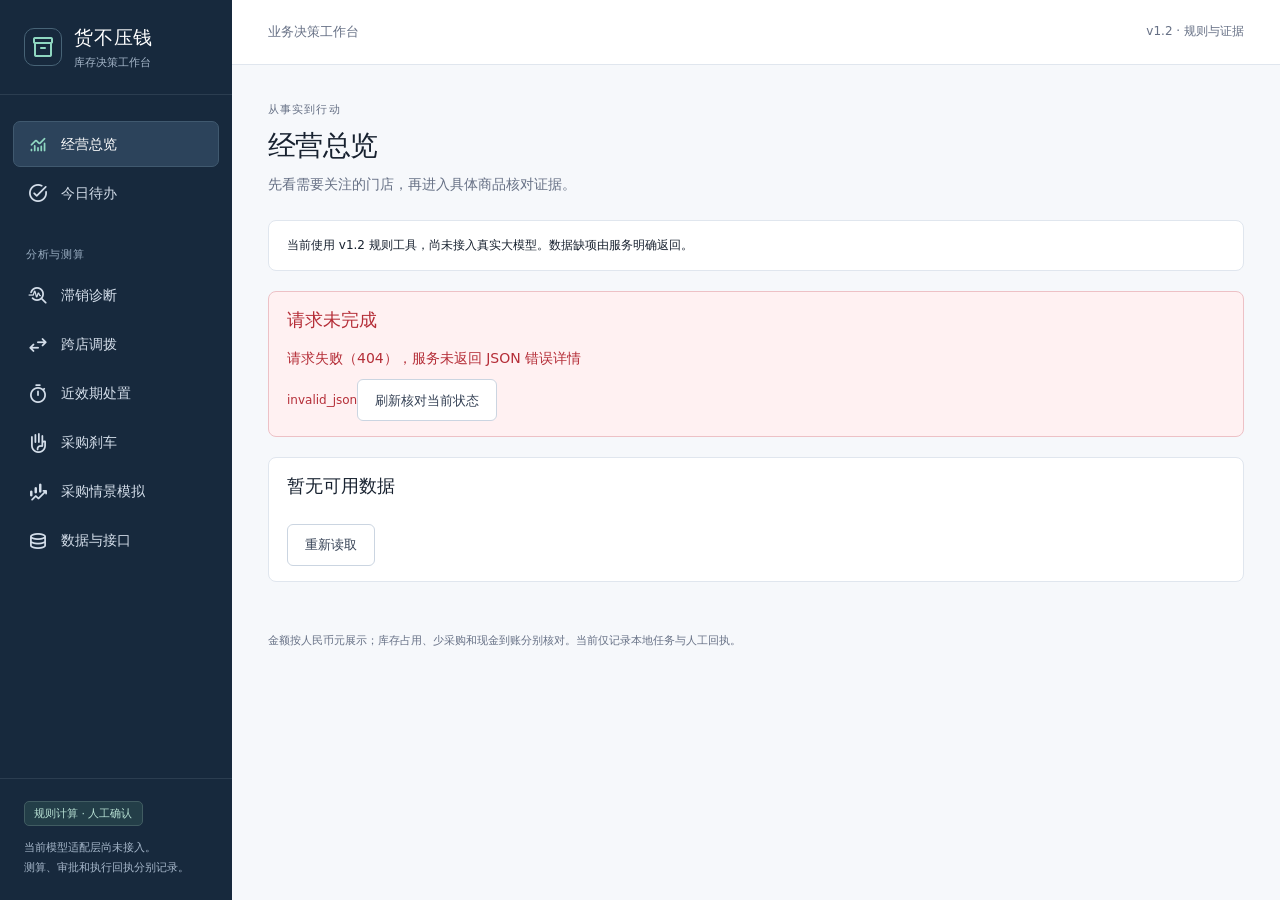
==== commit 1a729e0d: "Integrate Wei v1.2 backend with Zhu frontend, samples and live acceptance" ====
--- a/index.html
+++ b/index.html
@@ -1,387 +1,47 @@
 <!doctype html>
 <html lang="zh-CN">
   <head>
-    <meta charset="UTF-8" />
-    <meta name="viewport" content="width=device-width, initial-scale=1.0" />
-    <meta name="description" content="货不压钱，连锁零售库存资金决策 Agent" />
-    <title>货不压钱 · 经营总览</title>
-    <link rel="icon" type="image/svg+xml" href="favicon.svg" />
-    <link rel="preconnect" href="https://fonts.googleapis.com" />
-    <link rel="preconnect" href="https://fonts.gstatic.com" crossorigin />
-    <link href="https://fonts.googleapis.com/css2?family=Material+Symbols+Rounded:opsz,wght,FILL,GRAD@20..48,400,0,0" rel="stylesheet" />
-    <link rel="stylesheet" href="styles.css?v=20260920-diagnosis-workspace-v2" />
-    <link rel="stylesheet" href="retail-app.css?v=20261003-right-back-links" />
-    <link rel="stylesheet" href="retail-workbenches.css?v=20261003-right-back-links" />
-    <link rel="stylesheet" href="retail-simulation.css?v=20261003-navigation" />
+    <meta charset="UTF-8">
+    <meta name="viewport" content="width=device-width, initial-scale=1">
+    <meta name="api-base" content="/api/v1">
+    <meta name="description" content="货不压钱：核对库存证据、测算处置方案、记录审批与人工执行。">
+    <title>货不压钱 · 库存决策工作台</title>
+    <link rel="icon" href="favicon.svg" type="image/svg+xml">
+    <link rel="preload" href="assets/fonts/material-symbols-rounded.woff2" as="font" type="font/woff2" crossorigin>
+    <link rel="stylesheet" href="styles.css">
+    <script type="module" src="app.js"></script>
   </head>
-  <body class="retail-design">
+  <body>
+    <a class="skip-link" href="#workspace">跳到主要内容</a>
+    <noscript><p>请启用 JavaScript，并通过 start.bat 或 start.ps1 打开工作台。</p></noscript>
     <div class="app-shell">
-      <aside class="sidebar" aria-label="系统导航">
-        <a class="brand" href="#overview" aria-label="货不压钱经营总览">
-          <img src="assets/brand-mark.png" alt="" />
-          <span><strong>货不压钱</strong><small>连锁零售库存资金 Agent</small></span>
-        </a>
-
-        <nav class="primary-nav" aria-label="主导航">
-          <div class="nav-group">
-            <span class="nav-group-label">经营入口</span>
-            <a href="#overview" data-route="overview"><span class="material-symbols-rounded" aria-hidden="true">space_dashboard</span><b>经营总览</b></a>
-            <a href="#today" data-route="today"><span class="material-symbols-rounded" aria-hidden="true">today</span><b>今日工作台</b><i id="today-nav-count">6</i></a>
-          </div>
-
-          <div class="nav-group agent-nav-group">
-            <span class="nav-group-label">智能业务</span>
-            <a href="#slow-diagnosis" data-route="slow-diagnosis"><span class="material-symbols-rounded" aria-hidden="true">troubleshoot</span><b>滞销诊断</b><i id="slow-nav-count">4</i></a>
-            <a href="#transfer" data-route="transfer"><span class="material-symbols-rounded" aria-hidden="true">swap_horiz</span><b>跨店调拨</b><i id="transfer-nav-count">2</i></a>
-            <a href="#expiry-rescue" data-route="expiry-rescue"><span class="material-symbols-rounded" aria-hidden="true">timer</span><b>近效期处理</b><i id="expiry-nav-count">1</i></a>
-            <a href="#procurement-brake" data-route="procurement-brake"><span class="material-symbols-rounded" aria-hidden="true">front_hand</span><b>采购刹车</b><i id="procurement-nav-count">1</i></a>
-            <a href="#simulation" data-route="simulation"><span class="material-symbols-rounded" aria-hidden="true">finance_mode</span><b>现金流模拟</b></a>
-          </div>
-
-          <div class="nav-group">
-            <span class="nav-group-label">数据与知识</span>
-            <a href="#cases" data-route="cases"><span class="material-symbols-rounded" aria-hidden="true">menu_book</span><b>案例库</b></a>
-            <a href="#data" data-route="data"><span class="material-symbols-rounded" aria-hidden="true">database</span><b>数据中心</b></a>
-          </div>
+      <aside class="sidebar" id="app-sidebar" aria-label="业务导航">
+        <div class="brand"><span class="brand-mark material-symbols-rounded" aria-hidden="true">inventory_2</span><span><strong>货不压钱</strong><small>库存决策工作台</small></span></div>
+        <nav id="app-nav" class="app-nav" aria-label="主导航">
+          <a href="#overview"><span class="material-symbols-rounded" aria-hidden="true">monitoring</span>经营总览</a>
+          <a href="#today"><span class="material-symbols-rounded" aria-hidden="true">task_alt</span>今日待办</a>
+          <p class="nav-label nav-label-secondary">分析与测算</p>
+          <a href="#slow_moving"><span class="material-symbols-rounded" aria-hidden="true">troubleshoot</span>滞销诊断</a>
+          <a href="#transfer"><span class="material-symbols-rounded" aria-hidden="true">swap_horiz</span>跨店调拨</a>
+          <a href="#expiry-rescue"><span class="material-symbols-rounded" aria-hidden="true">timer</span>近效期处置</a>
+          <a href="#procurement-brake"><span class="material-symbols-rounded" aria-hidden="true">front_hand</span>采购刹车</a>
+          <a href="#cashflow_simulation"><span class="material-symbols-rounded" aria-hidden="true">finance_mode</span>采购情景模拟</a>
+          <a href="#data"><span class="material-symbols-rounded" aria-hidden="true">database</span>数据与接口</a>
         </nav>
-
-        <div class="retail-sidebar-footer"><span class="material-symbols-rounded">storefront</span><span><strong id="retail-company">零食仓 · 演示企业</strong><small>零食连锁门店数据</small></span></div>
-        <a class="settings-link" href="#settings" data-route="settings">
-          <span class="material-symbols-rounded" aria-hidden="true">settings</span><b>系统设置</b>
-        </a>
+        <div class="sidebar-note"><span class="badge">规则计算 · 人工确认</span><p>当前模型适配层尚未接入。<br>测算、审批和执行回执分别记录。</p></div>
       </aside>
-
+      <button id="nav-backdrop" class="nav-backdrop" type="button" aria-label="关闭导航" tabindex="-1" hidden></button>
       <div class="app-main">
-        <header class="topbar">
-          <button class="mobile-nav" id="mobile-nav" aria-label="展开导航"><span class="material-symbols-rounded">menu</span></button>
-          <span class="retail-top-title" id="retail-top-date">2026年10月3日 · 演示数据</span>
-          <label class="region-select" for="region-select"><span class="material-symbols-rounded">location_on</span><select id="region-select" aria-label="切换经营区域"><option value="all" selected>杭州市 · 全部50家门店</option><option value="west-lake">西湖区区域</option><option value="shangcheng">上城区区域</option><option value="gongshu">拱墅区区域</option><option value="yuhang">余杭区区域</option><option value="linping">临平区区域</option><option value="binjiang">滨江区区域</option><option value="xiaoshan">萧山区区域</option><option value="qiantang">钱塘区区域</option><option value="fuyang">富阳区区域</option></select><span class="material-symbols-rounded">expand_more</span></label>
-          <label class="global-search">
-            <span class="material-symbols-rounded">search</span>
-            <input id="global-search" type="search" placeholder="搜索商品、门店、风险类型或案例..." autocomplete="off" />
-            <kbd>⌘ K</kbd>
-          </label>
-          <div class="top-actions">
-            <span class="retail-source" id="retail-source">零食仓 · 演示数据</span>
-            <button type="button" class="retail-search-toggle" data-retail="search" aria-label="搜索"><span class="material-symbols-rounded">search</span></button>
-            <span class="data-status" id="data-freshness">数据更新于 08:32</span>
-            <button id="refresh-data" aria-label="刷新数据"><span class="material-symbols-rounded">refresh</span></button>
-            <button aria-label="通知" class="notification-button"><span class="material-symbols-rounded">notifications</span><i>3</i></button>
-            <button aria-label="帮助"><span class="material-symbols-rounded">help</span></button>
-            <div class="profile" title="当前演示身份：管理员">
-              <span class="profile-avatar"><span class="material-symbols-rounded" aria-hidden="true">person</span></span>
-              <strong>管理员</strong>
-            </div>
-          </div>
-        </header>
-
-        <main class="workspace">
-          <section class="module-view" data-view="overview">
-            <div id="retail-overview"></div>
-            <div class="overview-priority-grid">
-              <article class="overview-priority-card inventory">
-                <small>当前库存总成本</small>
-                <strong id="overview-total-inventory">¥0</strong>
-                <em id="overview-store-count">当前导入范围：0 家门店</em>
-              </article>
-              <article class="overview-priority-card attention">
-                <small><span id="overview-attention-title">已识别需关注库存</span><span class="review-chip" id="overview-attention-status" hidden>待核查</span></small>
-                <strong id="overview-attention">¥0</strong>
-                <em><span id="overview-attention-detail">按库存成本计，占总库存</span><span id="overview-attention-rate">—</span><i aria-hidden="true"></i><button class="text-link" type="button" data-go="slow-diagnosis">查看明细 <span class="material-symbols-rounded">arrow_forward</span></button></em>
-              </article>
-            </div>
-            <section class="overview-support-strip" aria-label="辅助经营指标">
-              <article><small>当季采购入库</small><strong id="overview-season-purchase">¥0</strong><em id="overview-season-label">本季度</em></article>
-              <article><small>近效期商品</small><strong id="overview-expiry-lots">0 批</strong><em id="overview-expiry-label">需在处置窗口内确认</em></article>
-              <article><small>建议调拨商品</small><strong id="overview-transfer-suggestions">0 项</strong><em id="overview-transfer-label">有跨店需求匹配机会</em></article>
-              <article><small>疑似滞销库存记录</small><strong id="overview-slow-skus">0 条</strong><em id="overview-slow-label">需核查成因与处置条件</em></article>
-            </section>
-            <div class="overview-dashboard-grid">
-              <section class="focused-surface store-cost-panel">
-                <div class="surface-toolbar overview-chart-toolbar"><div><h2>门店库存资金分布（万元）</h2><p>柱体高度为库存总成本；靛蓝部分为当前需核查库存。</p></div><div class="overview-chart-actions"><span id="overview-store-caption">经营快照</span><button id="overview-toggle-store-chart" class="text-link" type="button">查看全部 50 家 <span class="material-symbols-rounded">arrow_forward</span></button></div></div>
-                <div class="store-chart-legend" aria-label="图表图例"><span><i class="other"></i>其他库存</span><span><i class="attention"></i><span id="overview-attention-chart-label">已识别需关注库存</span></span></div>
-                <div id="overview-store-bars" class="store-cost-chart" aria-label="各门店库存资金占用图"></div>
-              </section>
-              <section class="focused-surface funds-panel">
-                <div class="surface-toolbar"><div><h2 id="overview-attention-share-title">已识别需关注库存占比</h2><p>未被当前规则识别，不代表它们一定没有问题。</p></div></div>
-                <div class="funds-content"><div class="funds-ring" id="overview-funds-ring"><strong id="overview-funds-rate">—</strong><small id="overview-funds-ring-label">已识别需关注库存占比</small></div><div class="funds-legend"><div><i class="attention"></i><span id="overview-attention-legend-label">已识别需关注库存</span><strong id="overview-attention-legend">¥0</strong><small id="overview-attention-method">当前规则识别</small></div><div><i class="other"></i><span>其他库存（当前未识别）</span><strong id="overview-other-inventory">¥0</strong><small id="overview-other-rate">0%</small></div></div></div>
-                <p class="funds-note" id="overview-funds-note">“已识别需关注库存”为当前规则下的库存成本，不是预计可回收现金。</p>
-              </section>
-              <section class="focused-surface store-detail-panel">
-                <div class="surface-toolbar"><div><h2>门店库存经营明细</h2><p id="overview-store-detail-caption">默认展示库存成本最高的 10 家门店。</p></div><div class="overview-detail-actions"><span id="overview-store-total">0 家门店</span><button id="overview-clear-store-filter" class="text-link" type="button" hidden>清除筛选</button></div></div>
-                <div class="store-overview-head"><span>门店</span><span>库存成本</span><span>需关注库存</span><span>关注占比</span><span>近效期／调拨／滞销</span><span>操作</span></div>
-                <div id="overview-store-list" class="store-overview-list"></div>
-              </section>
-              <aside class="agent-health-card" aria-label="Agent 工作状态"><span class="agent-health-label">Agent 工作正常</span><div class="agent-health-list"><div><i></i><span>滞销诊断</span><small>正常</small></div><div><i></i><span>跨店调拨</span><small>正常</small></div><div><i></i><span>近效期处置</span><small>正常</small></div><div><i></i><span>采购刹车</span><small>正常</small></div><div><i></i><span>现金流模拟</span><small>正常</small></div></div></aside>
-            </div>
-          </section>
-
-          <section class="module-view agent-module-page agent-slow" data-view="slow-diagnosis">
-            <header id="retail-slow-header" class="retail-page-header"><div><h1>哪些货压住了钱？</h1><p>切换商品，逐件查看库存、销量与待核查原因</p></div><a class="retail-slow-back" id="retail-slow-back" href="#overview"><span class="material-symbols-rounded" aria-hidden="true">arrow_back</span><span>返回经营总览</span></a></header>
-            <header class="module-header slow-page-header"><div><h1>滞销库存诊断 <span class="material-symbols-rounded slow-title-icon" aria-hidden="true">troubleshoot</span></h1><p>按库存、销量和成本识别库存候选；形成原因与后续处置仍需以核查证据为准。</p></div><div class="slow-page-actions"><span id="slow-snapshot-label">当前库存快照</span><button id="slow-refresh-analysis" class="primary-action" type="button"><span class="material-symbols-rounded">refresh</span>刷新分析结果</button></div></header>
-            <div id="slow-list" class="slow-dashboard" aria-live="polite"></div>
-          </section>
-
-          <section class="module-view agent-module-page agent-transfer transfer-workbench-page" data-view="transfer">
-            <header class="module-header transfer-page-header"><div><h1>跨门店智能调拨</h1><p>在不增加缺货风险的前提下，计算从哪里调、调到哪里、调多少。</p></div><span class="transfer-page-slogan">让合适的商品<br/>出现在合适的门店</span></header>
-            <div class="transfer-status-grid" aria-label="调拨工作状态">
-              <article><span class="material-symbols-rounded">inventory_2</span><div><small>待调拨商品</small><strong id="transfer-count">0</strong><em>当前调拨候选</em></div></article>
-              <article><span class="material-symbols-rounded">account_balance_wallet</span><div><small>候选库存成本</small><strong id="transfer-amount">¥0</strong><em>待方案确认</em></div></article>
-              <article><span class="material-symbols-rounded">fact_check</span><div><small>当前方案状态</small><strong id="transfer-approval-count">—</strong><em>需要负责人确认</em></div></article>
-              <article><span class="material-symbols-rounded">local_shipping</span><div><small>执行中调拨</small><strong id="transfer-execution-count">0</strong><em>以执行回执为准</em></div></article>
-            </div>
-            <div id="transfer-list" class="transfer-workspace" aria-live="polite"></div>
-          </section>
-
-          <section class="module-view agent-module-page agent-expiry" data-view="expiry-rescue">
-            <header class="module-header"><div><span class="agent-page-mark"><span class="material-symbols-rounded" aria-hidden="true">timer</span>近效期 Agent</span><h1>近效期商品现金抢救</h1><p>根据剩余效期和销售速度，依次评估调拨、促销、退供与预计报损。</p></div></header>
-            <div class="summary-strip"><div><span>待抢救批次</span><strong id="expiry-count">1</strong></div><div><span>近效期库存成本</span><strong id="expiry-amount">¥0</strong></div><div><span>当前重点</span><strong class="summary-status">核查可售天数</strong></div></div>
-            <section class="focused-surface agent-workbench"><div class="surface-toolbar"><div><h2>近效期队列</h2><p>优先处理无法按当前速度售完的商品批次。</p></div><span>效期倒计时</span></div><div id="expiry-list" class="agent-case-list"></div></section>
-          </section>
-
-          <section class="module-view agent-module-page agent-procurement" data-view="procurement-brake">
-            <header class="module-header"><div><span class="agent-page-mark"><span class="material-symbols-rounded" aria-hidden="true">front_hand</span>采购 Agent</span><h1>采购刹车</h1><p>联动现有库存、在途采购和订单状态，阻止积压继续扩大。</p></div></header>
-            <div class="summary-strip"><div><span>采购敞口</span><strong id="procurement-count">1</strong></div><div><span>相关库存成本</span><strong id="procurement-amount">¥0</strong></div><div><span>当前重点</span><strong class="summary-status">核对在途订单</strong></div></div>
-            <section class="focused-surface agent-workbench"><div class="surface-toolbar"><div><h2>采购调整队列</h2><p>确认订单能否暂停、减量或延迟到货。</p></div><span>避免现金流出</span></div><div id="procurement-list" class="agent-case-list"></div></section>
-          </section>
-
-          <section class="module-view risk-module" data-view="risks">
-            <div class="risk-layout">
-              <section class="inbox-pane panel">
-                <header class="pane-heading inbox-heading">
-                  <div>
-                    <p class="eyebrow">INVENTORY CASH</p>
-                    <h1>风险案件</h1>
-                    <p>基于库存与销售数据识别的现金占用风险</p>
-                  </div>
-                  <button class="icon-button" id="filter-toggle" aria-label="筛选案件"><span class="material-symbols-rounded">tune</span></button>
-                </header>
-
-                <div class="inbox-meta"><span id="last-updated">最后更新：2026-09-18 08:32</span></div>
-                <div class="queue-tabs" role="tablist" aria-label="案件队列">
-                  <button class="active" data-queue="mine">我的待办 <b id="mine-count">5</b></button>
-                  <button data-queue="all">全部案件 <b id="all-count">5</b></button>
-                </div>
-                <div class="filter-row" id="filter-row">
-                  <select id="priority-filter" aria-label="风险等级">
-                    <option value="全部">风险等级</option>
-                    <option value="紧急">紧急</option>
-                    <option value="高">高</option>
-                    <option value="中">中</option>
-                  </select>
-                  <select id="type-filter" aria-label="风险类型">
-                    <option value="全部">全部风险类型</option>
-                    <option value="调拨">调拨</option>
-                    <option value="促销">促销</option>
-                    <option value="退供">退供</option>
-                    <option value="采购刹车">采购刹车</option>
-                  </select>
-                  <select id="evidence-filter" aria-label="证据状态">
-                    <option value="全部">全部证据状态</option>
-                    <option value="partial">部分支持</option>
-                    <option value="insufficient">证据不足</option>
-                  </select>
-                </div>
-                <div class="risk-list" id="risk-list" aria-live="polite"></div>
-                <footer class="list-footer"><span id="list-total">共 5 条</span><div><button disabled><span class="material-symbols-rounded">chevron_left</span></button><button class="current">1</button><button disabled><span class="material-symbols-rounded">chevron_right</span></button></div></footer>
-              </section>
-
-              <section class="case-pane panel" id="case-pane">
-                <header class="case-header">
-                  <button class="mobile-back" id="mobile-back"><span class="material-symbols-rounded">arrow_back</span>返回案件</button>
-                  <div class="case-kicker"><span id="case-id">RISK-88310</span><span class="priority-badge urgent" id="case-priority">紧急</span></div>
-                  <div class="case-title-row">
-                    <div><h2 id="case-title">每日坚果 25g · 西湖文三店</h2><p><span id="case-risk-type">风险类型　滞销风险</span><i></i><span id="case-created">数据快照　2026-09-18 08:32</span></p></div>
-                    <button class="agent-toggle" id="agent-toggle"><span class="material-symbols-rounded">auto_awesome</span>Agent 助手</button>
-                  </div>
-                </header>
-
-                <ol class="case-steps" aria-label="案件处理进度">
-                  <li class="done"><span><i class="material-symbols-rounded">check</i></span><b>发现风险</b></li>
-                  <li class="active"><span>2</span><b>核查事实</b></li>
-                  <li><span>3</span><b>生成方案</b></li>
-                  <li><span>4</span><b>审批</b></li>
-                  <li><span>5</span><b>执行</b></li>
-                </ol>
-
-                <div class="case-content">
-                  <section class="content-section">
-                    <header><h3>观察事实</h3><p>异常信号来自库存与销售数据，需要进一步核查以判断原因。</p></header>
-                    <div class="fact-block">
-                      <p class="fact-label">需关注的销售差异</p>
-                      <p class="fact-copy" id="fact-copy">近30天销量 12 盒，对照门店中位数 30 盒，差异 60%；尚未推断形成原因。</p>
-                      <div class="fact-metrics">
-                        <div><span>关注库存成本</span><strong id="attention-cost">¥9,600</strong></div>
-                        <div><span>预计净现金改善</span><strong>未知</strong></div>
-                        <div><span>已知执行支出</span><strong id="known-cost">¥86（已知）</strong></div>
-                      </div>
-                    </div>
-                  </section>
-
-                  <section class="content-section evidence-section">
-                    <header><h3>证据核查</h3><p>以下证据尚未备齐，请发起核查任务或补充数据。</p></header>
-                    <div class="evidence-list" id="evidence-list"></div>
-                  </section>
-
-                  <section class="note-section">
-                    <label for="case-note">补充信息 <span>（可选）</span></label>
-                    <textarea id="case-note" maxlength="500" placeholder="添加核查备注、门店沟通记录或其他相关信息..."></textarea>
-                    <span class="char-count"><b id="note-count">0</b>/500</span>
-                  </section>
-                </div>
-              </section>
-
-              <aside class="agent-pane panel" id="agent-pane" aria-label="Agent 助手">
-                <header class="agent-header"><div class="agent-mark"><span class="material-symbols-rounded">auto_awesome</span></div><div><h2>Agent 助手</h2><p>基于数据的专业建议</p></div><button id="agent-close" aria-label="关闭 Agent"><span class="material-symbols-rounded">close</span></button></header>
-                <div class="agent-content">
-                  <section class="agent-section">
-                    <div class="agent-section-title"><span class="agent-icon blue"><span class="material-symbols-rounded">description</span></span><h3>为什么需要核查</h3></div>
-                    <p id="agent-why">该商品近30天销量低于同类门店中位数 60%。这可能由陈列位置、缺货、季节性或门店需求变化等多种因素导致，尚未推断形成原因。</p>
-                  </section>
-                  <section class="agent-section">
-                    <div class="agent-section-title"><span class="agent-icon violet"><span class="material-symbols-rounded">person_search</span></span><h3>当前判断</h3></div>
-                    <p>仅发现销售差异，尚未确定原因。需要补充货架可用性与缺货记录等证据，进一步分析后再制定处理方案。</p>
-                  </section>
-                  <section class="agent-section next-step-section">
-                    <div class="agent-section-title"><span class="agent-icon green"><span class="material-symbols-rounded">chat_bubble</span></span><h3>建议的下一步</h3></div>
-                    <div class="suggestion-box"><strong id="agent-action">补充证据后评估跨店调拨</strong><p>需要进一步核查在库、热销规则、跨店积压事件后才能提交。</p></div>
-                    <div class="expected-effect"><h4>预期效果</h4><div><span>预计净现金改善</span><strong>未知</strong></div><div><span>已知执行支出</span><strong id="agent-cost">¥86（已知）</strong></div></div>
-                  </section>
-                </div>
-                <footer class="agent-actions"><button class="primary-action" id="create-investigation"><span class="material-symbols-rounded">assignment_add</span>创建核查任务</button><button class="text-action" id="defer-case">暂缓此案件</button></footer>
-              </aside>
-            </div>
-          </section>
-
-          <section class="module-view" data-view="today">
-            <div id="retail-today"></div>
-            <header class="module-header today-header">
-              <div><p class="eyebrow">个人工作</p><h1>今日工作台</h1><p id="today-header-copy">按紧急程度排序，优先处理标红事项。</p></div>
-              <button class="secondary-action" data-go="tasks">查看全部任务 <span class="material-symbols-rounded">arrow_forward</span></button>
-            </header>
-            <div class="today-metric-grid" aria-label="今日任务汇总">
-              <button class="today-metric pending" type="button" data-today-filter="pending"><span class="material-symbols-rounded">assignment_late</span><div><strong id="today-tasks">0</strong><small>待我处理</small></div></button>
-              <button class="today-metric approval" type="button" data-today-filter="approval"><span class="material-symbols-rounded">fact_check</span><div><strong id="today-approvals">0</strong><small>等待审批</small></div></button>
-              <button class="today-metric completed" type="button" data-today-filter="completed"><span class="material-symbols-rounded">task_alt</span><div><strong id="today-completed">0</strong><small>今日已完成</small></div></button>
-              <div class="today-metric attention"><span class="material-symbols-rounded">account_balance_wallet</span><div><strong id="today-attention">¥0</strong><small>待处理库存成本</small></div><em>库存占用，不是收益</em></div>
-            </div>
-            <div class="today-workspace">
-              <section class="today-queue-card">
-                <div class="today-tabs" role="tablist" aria-label="今日任务状态">
-                  <button type="button" class="active" role="tab" data-today-filter="pending">待我处理 <b id="today-pending-tab-count">0</b></button>
-                  <button type="button" role="tab" data-today-filter="approval">等待审批 <b id="today-approval-tab-count">0</b></button>
-                  <button type="button" role="tab" data-today-filter="completed">已完成 <b id="today-completed-tab-count">0</b></button>
-                </div>
-                <p class="today-queue-note" id="today-order-note">按紧急程度和建议处理时间排序</p>
-                <div id="today-list" class="today-task-list"></div>
-              </section>
-              <section class="today-detail-card" aria-live="polite"><div id="today-detail"></div></section>
-            </div>
-          </section>
-
-          <section class="module-view" data-view="tasks">
-            <header class="module-header"><div><p class="eyebrow">ACTION QUEUE</p><h1>行动清单</h1><p>按现金占用、时效和执行依赖排序，先处理今天能推动的业务动作。</p></div></header>
-            <div class="focused-surface"><div class="surface-toolbar"><h2>建议优先动作</h2><span id="task-page-count">5 项任务</span></div><div id="task-list" class="task-table"></div></div>
-          </section>
-
-          <section class="module-view" data-view="approvals">
-            <header class="module-header"><div><p class="eyebrow">APPROVAL</p><h1>方案审批</h1><p>审批绑定具体方案版本，执行仍需原业务系统回执。</p></div></header>
-            <div class="focused-surface"><div class="surface-toolbar"><div><h2>待审批方案</h2><p>只可审批当前事实与计算版本；输入变动会使旧版本失效。</p></div><span id="approval-page-count">0 项</span></div><div id="approval-list" class="task-table"></div></div>
-          </section>
-
-          <section class="module-view" data-view="execution">
-            <header class="module-header"><div><p class="eyebrow">执行闭环</p><h1>执行追踪</h1><p>追踪调拨、促销、退供和采购调整的真实执行结果。</p></div></header>
-            <div class="status-banner"><span class="material-symbols-rounded">link_off</span><div><strong>尚未连接原业务系统</strong><p>状态更新仅记录人工回执，不会把草稿误标为发货、收货或现金到账。</p></div></div>
-            <div class="focused-surface execution-surface"><div class="surface-toolbar"><div><h2>执行任务与时间线</h2><p>待出库、在途、待收货、已收货均需逐步回填。</p></div><span id="execution-page-count">0 项</span></div><div id="execution-list" class="task-table"></div></div>
-          </section>
-
-          <section class="module-view" data-view="simulation">
-            <header class="module-header"><div><p class="eyebrow">SCENARIO</p><h1>现金流情景模拟</h1><p>设定现金目标与业务约束，查看候选动作和未满足缺口。</p></div></header>
-            <div class="simulation-layout">
-              <form class="focused-surface simulation-form" id="simulation-form"><label>自然语言目标<textarea id="simulation-request" placeholder="例如：30天内释放20万元，不要降价"></textarea></label><label>目标释放现金<input id="simulation-target" type="number" min="1" value="20" /><span>万元</span></label><label>时间范围<select id="simulation-days"><option value="15">15 天</option><option value="30" selected>30 天</option><option value="45">45 天</option></select></label><label>业务约束<textarea id="simulation-constraints" placeholder="例如：不要降价，乙店不接收"></textarea></label><p class="simulation-understanding" id="simulation-understanding">请确认：系统将按当前草稿计算 30 天内 ¥200,000 的净现金改善。</p><button class="primary-action" type="submit">生成释放方案</button></form>
-              <section class="focused-surface simulation-result"><header><h2>统一现金测算</h2><span id="simulation-status">尚未运行</span></header><div id="simulation-output" class="empty-state">输入目标后运行模拟；结果仅包含可计算的已知现金事件。</div></section>
-            </div>
-            <section class="focused-surface simulation-chat" aria-labelledby="agent-chat-title">
-              <header class="chat-header"><div><span class="agent-page-mark"><span class="material-symbols-rounded" aria-hidden="true">auto_awesome</span>现金流 Agent</span><h2 id="agent-chat-title">和 Agent 一起制定释放方案</h2><p>用自然语言描述目标；Agent 会同步目标、周期与约束到上方测算，并说明数据缺项。</p></div><span class="status-pill success">当前数据范围</span></header>
-              <div class="chat-thread" id="agent-chat-thread" aria-live="polite"></div>
-              <div class="chat-suggestions" aria-label="建议提问"><button type="button" data-chat-prompt="30天内释放20万元，不要降价">30天内释放20万元</button><button type="button" data-chat-prompt="45天内释放10万元，不调拨">45天内释放10万元，不调拨</button><button type="button" data-chat-prompt="当前区域有哪些现金占用风险？">当前区域风险</button></div>
-              <form class="chat-composer" id="agent-chat-form"><textarea id="agent-chat-input" rows="2" placeholder="例如：30天内释放20万元，不要降价，也不要让门店缺货"></textarea><button class="primary-action" type="submit"><span class="material-symbols-rounded">arrow_upward</span>发送并测算</button></form>
-              <p class="chat-disclaimer">数值来自确定性计算；没有真实回款、价格弹性或外部系统回执时，Agent 会标记未知，不把假设当结论。</p>
-            </section>
-          </section>
-
-          <section class="module-view case-library-view" data-view="cases">
-            <header class="module-header case-library-header">
-              <div><p class="eyebrow"><span class="material-symbols-rounded">menu_book</span>零食仓 · 演示案例</p><h1>从库存问题到资金结果</h1><p>看清 Agent 如何发现风险、给出方案、跟进执行，以及钱最终流向哪里。</p></div>
-              <span class="case-library-slogan">让好货，<br />流向好生意<i></i></span>
-            </header>
-            <div class="case-library-toolbar">
-              <div class="case-category-tabs" id="case-category-tabs" role="tablist" aria-label="案例分类"></div>
-            </div>
-            <p class="case-library-money-note">销售回款、退供到账、未来少付款和少占库存是不同口径，案例金额不能直接相加。</p>
-            <div id="case-library" class="case-library-grid" aria-live="polite"></div>
-            <aside class="case-library-cta">
-              <span class="material-symbols-rounded">layers</span>
-              <div><strong>想把真实经验加入案例库？</strong><p>当前案例为虚构演示。真实案例需要先核对业务事实与执行回执，再由管理员收录。</p></div>
-              <button type="button" class="primary-action" id="request-case"><span class="material-symbols-rounded">info</span>了解收录规则</button>
-            </aside>
-          </section>
-
-          <section class="module-view" data-view="data">
-            <header class="module-header data-header"><button class="page-back" type="button" data-go="overview"><span class="material-symbols-rounded">arrow_back</span>返回首页</button><div><p class="eyebrow">数据底座</p><h1>数据中心</h1><p>上传季度数据或待分析数据，完成字段校验、导入留痕和后续分析。所有数据仅用于本系统分析，不会同步到其他系统。</p></div></header>
-            <div id="data-sources"></div>
-            <form class="data-import-panel" id="data-import-form">
-              <section class="focused-surface data-import-card">
-                <div class="data-section-heading"><div><h2>导入新数据</h2><p>按步骤完成数据上传、识别、校验和分析。</p></div></div>
-                <ol class="data-import-steps"><li class="active"><b>1</b><span><strong>上传文件</strong><small>选择或拖拽文件</small></span></li><li><b>2</b><span><strong>识别与映射</strong><small>系统自动识别字段</small></span></li><li><b>3</b><span><strong>数据校验</strong><small>检查数据质量</small></span></li><li><b>4</b><span><strong>确认并分析</strong><small>生成分析结果</small></span></li></ol>
-                <div class="data-upload-grid">
-                  <label class="data-drop-zone"><input id="import-file" type="file" accept=".xlsx,.csv,.tsv" multiple required /><span class="material-symbols-rounded">cloud_upload</span><strong>把本次需要分析的表格拖到这里</strong><small>支持 .xlsx、.xls、.csv 格式，可同时上传多个文件<br />也可以上传一份综合表。</small><span class="data-drop-actions"><button id="import-select-file" class="primary-action" type="button">选择文件</button><button id="import-template" class="secondary-action" type="button">查看模板</button></span><em id="import-file-name">尚未选择文件</em></label>
-                  <div class="selected-files-card"><div class="selected-files-heading"><strong>已选择的文件（<span id="selected-file-count">0</span>）</strong><button id="clear-import-files" class="text-link" type="button">清空</button></div><div id="selected-file-list" class="selected-file-list"><div class="selected-files-empty">选择文件后会显示在这里</div></div></div>
-                </div>
-                <div class="data-import-advanced"><label>数据类型<select id="import-kind"><option value="inventory">库存表</option><option value="sales">销售表</option><option value="purchase">采购表</option><option value="expiry">效期批次表</option></select></label><label>工作表名称（可选）<input id="import-sheet-name" placeholder="留空则读取第一个工作表" /></label><div class="import-requirements" id="import-requirements"></div><button class="primary-action" type="submit">校验并保存导入记录</button><small id="import-status">尚未选择文件</small></div>
-              </section>
-              <aside class="focused-surface data-prep-card"><div class="data-section-heading"><div><h2>数据准备指引</h2><p>建议根据你的实际情况准备以下数据（可不全部提供）：</p></div><button id="download-all-templates" class="text-link" type="button">下载全部模板</button></div><div class="data-template-list"><div><i class="material-symbols-rounded green">table_view</i><strong>库存数据</strong><span>用于在库商品统计、门店库存对比</span><button data-template-kind="inventory" type="button">模板下载 <span class="material-symbols-rounded">download</span></button></div><div><i class="material-symbols-rounded blue">analytics</i><strong>销售数据</strong><span>用于销量分析、滞销识别、门店对比</span><button data-template-kind="sales" type="button">模板下载 <span class="material-symbols-rounded">download</span></button></div><div><i class="material-symbols-rounded orange">receipt_long</i><strong>采购/入库数据</strong><span>用于采购分析、补货建议</span><button data-template-kind="purchase" type="button">模板下载 <span class="material-symbols-rounded">download</span></button></div><div><i class="material-symbols-rounded violet">event</i><strong>批次/效期数据</strong><span>用于近效期识别、处置方案</span><button data-template-kind="expiry" type="button">模板下载 <span class="material-symbols-rounded">download</span></button></div><div><i class="material-symbols-rounded red">store</i><strong>门店基础信息</strong><span>用于门店分组、区域分析（可选）</span><button data-template-kind="store" type="button">模板下载 <span class="material-symbols-rounded">download</span></button></div></div><div class="data-tip"><span class="material-symbols-rounded">lightbulb</span><div><strong>小提示</strong><p>文件列名不需要和模板完全一致，系统会自动识别并让你确认。</p><p>建议首次按季度整理时间范围，便于和历史分析对比。</p><p>如有列名无法识别，系统会在下一步提示并支持手动映射。</p></div></div></aside>
-            </form>
-            <section class="focused-surface data-history-card"><div class="data-history-heading"><div><h2>历史分析记录</h2><p>每次分析都会保留独立快照，便于回看结果和使用过的文件。</p></div><div class="data-history-filters"><label><span class="material-symbols-rounded">search</span><input id="analysis-search" placeholder="搜索分析名称..." /></label><select id="analysis-status-filter"><option>全部状态</option><option>已完成</option><option>待修正</option></select><select id="analysis-sort"><option>按创建时间</option><option>按销售期间</option></select></div></div><div class="analysis-history-head"><span>分析名称</span><span>销售期间</span><span>库存时点</span><span>门店范围</span><span>文件数量</span><span>状态</span><span>创建时间</span><span>操作</span></div><div id="import-history" class="analysis-history-list"></div><footer class="analysis-history-footer"><span id="analysis-count">共 5 条记录</span><span>‹</span><b>1</b><span>›</span><select><option>10 条/页</option></select></footer></section>
-          </section>
-
-          <section class="module-view" data-view="settings">
-            <header class="module-header"><div><p class="eyebrow">SETTINGS</p><h1>系统设置</h1><p>管理租户、人员、规则版本与通知偏好。</p></div></header>
-            <div class="focused-surface empty-state">演示版本仅展示设置入口，不修改租户级配置。</div>
-          </section>
+        <header class="topbar"><div class="topbar-start"><button type="button" id="nav-toggle" class="icon-button" aria-label="打开导航" aria-controls="app-sidebar" aria-expanded="false"><span class="material-symbols-rounded" aria-hidden="true">menu</span></button><span class="topbar-title">业务决策工作台</span></div><span class="demo-label">v1.2 · 规则与证据</span></header>
+        <main id="workspace" class="workspace" tabindex="-1">
+          <header class="page-header"><p class="eyebrow">从事实到行动</p><h1 id="page-title">经营总览</h1><p id="page-description"></p></header>
+          <div id="connection-status" class="status-panel" role="status"></div>
+          <div id="page-status" aria-live="polite" aria-atomic="true"></div>
+          <section id="page-content" aria-labelledby="page-title"></section>
+          <footer class="workspace-footer">金额按人民币元展示；库存占用、少采购和现金到账分别核对。当前仅记录本地任务与人工回执。</footer>
         </main>
       </div>
     </div>
-
-    <div class="drawer-backdrop" id="drawer-backdrop"></div>
-    <div class="toast" id="toast" role="status" aria-live="polite"><span class="material-symbols-rounded">check_circle</span><p></p><button aria-label="关闭提示"><span class="material-symbols-rounded">close</span></button></div>
-
-    <div class="modal-backdrop" id="investigation-modal" aria-hidden="true">
-      <section class="modal" role="dialog" aria-modal="true" aria-labelledby="investigation-title">
-        <header><div><span class="modal-eyebrow">人工核查</span><h2 id="investigation-title">创建核查任务</h2><p>原始反馈会留存；确认前不会改变正式事实或方案状态。</p></div><button id="modal-close" aria-label="关闭"><span class="material-symbols-rounded">close</span></button></header>
-        <ol class="modal-steps"><li class="active">1 描述发现</li><li>2 检查草稿</li><li>3 确认版本</li></ol>
-        <label class="field-label" for="feedback-text">核查发现</label>
-        <textarea id="feedback-text" rows="5" placeholder="例如：上个月有20天商品放在仓库，没有摆上货架，今天已经补上了"></textarea>
-        <label class="field-label" for="verification-status">核查方式</label>
-        <select id="verification-status"><option value="unknown">未知 / 待补证据</option><option value="personal_judgement">个人判断</option><option value="现场核查">本人已现场核查</option><option value="业务记录佐证">有业务记录佐证</option></select>
-        <div class="modal-status" id="feedback-status">第 1 步：描述发现</div>
-        <footer><button class="secondary-action" id="submit-feedback">生成待确认草稿</button><button class="primary-action" id="confirm-feedback" disabled>确认反馈版本</button></footer>
-      </section>
-    </div>
-
-    <div class="modal-backdrop" id="case-detail-modal" aria-hidden="true">
-      <section class="modal case-detail-modal" role="dialog" aria-modal="true" aria-labelledby="case-detail-title">
-        <header><div><span class="modal-eyebrow" id="case-detail-category">演示案例</span><h2 id="case-detail-title">案例详情</h2><p id="case-detail-summary"></p></div><button id="case-detail-close" aria-label="关闭案例详情"><span class="material-symbols-rounded">close</span></button></header>
-        <div class="case-detail-body" id="case-detail-body"></div>
-        <footer><button class="secondary-action" id="case-detail-secondary">关闭</button><button class="primary-action" id="case-detail-use">查看相关工作台</button></footer>
-      </section>
-    </div>
-
-    <dialog id="retail-detail" class="retail-detail-dialog" aria-labelledby="retail-detail-title"><header><h2 id="retail-detail-title">方案详情</h2><button type="button" id="retail-detail-close" data-retail="close-detail" aria-label="关闭详情"><span class="material-symbols-rounded">close</span></button></header><div id="retail-detail-content"></div></dialog>
-
-    <script src="retail-app.js?v=20261003-approval-followup"></script>
-    <script src="retail-workbenches.js?v=20261003-approval-followup"></script>
-    <script src="retail-simulation.js?v=20261003-navigation"></script>
-    <script src="app.js?v=20261003-approval-followup"></script>
+    <div id="toast" class="toast" role="status" hidden></div>
   </body>
 </html>
--- a/styles.css
+++ b/styles.css
@@ -61,7 +61,6 @@
 .material-symbols-rounded { display: inline-block; flex: 0 0 auto; font-family: "Material Symbols Rounded"; font-style: normal; font-weight: 400; font-size: 22px; font-feature-settings: "liga"; line-height: 1; white-space: nowrap; }
 .skip-link { position: fixed; z-index: 100; top: 10px; left: 12px; padding: 10px 16px; color: #fff; border-radius: 6px; background: var(--blue-dark); clip-path: inset(50%); pointer-events: none; }
 .skip-link:focus { clip-path: none; pointer-events: auto; }
-.noscript-notice { position: relative; z-index: 100; margin: 0; padding: 16px 24px; color: var(--red); background: var(--red-soft); }
 
 /* Application frame */
 .app-shell { min-height: 100dvh; }
@@ -74,11 +73,11 @@
 .app-nav { min-height: 0; flex: 1; overflow-y: auto; padding: 23px 13px; scrollbar-width: thin; }
 .nav-label { margin: 0 13px 9px; color: #9bafc3; font-size: 11px; letter-spacing: .06em; }
 .nav-label-secondary { margin-top: 30px; }
-.app-nav button { display: flex; width: 100%; min-height: 46px; align-items: center; gap: 12px; margin: 3px 0; padding: 10px 13px; color: #d4deea; border: 1px solid transparent; border-radius: 7px; background: transparent; text-align: left; }
-.app-nav button:hover:not(:disabled) { color: #fff; background: #203850; }
-.app-nav button[aria-current="page"], .app-nav button.active { color: #fff; border-color: #40596f; background: #2c435b; }
-.app-nav button[aria-current="page"] .material-symbols-rounded, .app-nav button.active .material-symbols-rounded { color: #8fd7c1; }
-.app-nav button:focus-visible { outline-color: #b4c3ff; outline-offset: 1px; }
+.app-nav a { display: flex; width: 100%; min-height: 46px; align-items: center; gap: 12px; margin: 3px 0; padding: 10px 13px; color: #d4deea; border: 1px solid transparent; border-radius: 7px; background: transparent; text-align: left; text-decoration: none; }
+.app-nav a:hover:not(:disabled) { color: #fff; background: #203850; }
+.app-nav a[aria-current="page"], .app-nav a.active { color: #fff; border-color: #40596f; background: #2c435b; }
+.app-nav a[aria-current="page"] .material-symbols-rounded, .app-nav a.active .material-symbols-rounded { color: #8fd7c1; }
+.app-nav a:focus-visible { outline-color: #b4c3ff; outline-offset: 1px; }
 .sidebar-note { padding: 22px 24px; border-top: 1px solid #2b3d50; }
 .sidebar-note .badge { color: #b8e1d4; border-color: #415c62; background: #233e48; }
 .sidebar-note p { margin: 12px 0 0; color: #a6b7ca; font-size: 11px; line-height: 1.8; }
@@ -92,7 +91,7 @@
 #nav-toggle { display: none; }
 .nav-backdrop { display: none; }
 .workspace { width: 100%; max-width: 1320px; min-width: 0; margin: 0 auto; padding: 36px; }
-.workspace > *, #agent-page, #data-page, #run-output, #data-content { min-width: 0; }
+.workspace > *, #page-content { min-width: 0; }
 .page-header { margin-bottom: 24px; }
 .eyebrow { margin-bottom: 8px; color: var(--muted); font-size: 11px; letter-spacing: .1em; }
 .page-header h1 { margin: 0 0 9px; color: var(--ink); font-size: 28px; line-height: 1.35; letter-spacing: -.02em; }
@@ -100,9 +99,8 @@
 .workspace-footer { margin-top: 30px; color: var(--muted); font-size: 11px; }
 
 /* Forms own their layout; business fields are rendered from the contract. */
-#agent-form:not(:empty), .result-card, .scenario-card, .run-steps, .assistant-message { padding: 24px; border: 1px solid var(--line); border-radius: 10px; background: var(--surface); }
-#agent-form:empty { display: none; }
-#agent-form { margin: 0 0 22px; }
+.workspace-form, .result-card, .scenario-card { padding: 24px; border: 1px solid var(--line); border-radius: 10px; background: var(--surface); }
+.workspace-form { margin: 0 0 22px; }
 .form-grid { display: grid; grid-template-columns: repeat(2, minmax(0, 1fr)); gap: 18px 22px; }
 .field { display: flex; min-width: 0; flex-direction: column; gap: 7px; }
 .field-wide, .form-section, .form-actions { grid-column: 1 / -1; }
@@ -111,15 +109,16 @@
 .field input:not([type="checkbox"]):not([type="radio"]), .field select, .field textarea { width: 100%; min-height: 42px; padding: 10px 12px; color: var(--ink); border: 1px solid #cbd5e1; border-radius: 6px; background: var(--surface); line-height: 1.5; }
 .field input[type="checkbox"], .field input[type="radio"] { width: 17px; height: 17px; flex: 0 0 auto; margin: 3px 7px 3px 0; accent-color: var(--blue); }
 .field textarea { min-height: 110px; resize: vertical; }
-.checkbox-field { flex-direction: row; align-items: center; }
+.checkbox-field { display: flex; gap: 8px; margin-top: 16px; flex-direction: row; align-items: center; }
 .form-hint, .muted { color: var(--muted); font-size: 12px; }
 .form-hint { margin: 12px 0 0; }
 .form-section > .secondary-button { margin-top: 14px; }
 .field input[aria-invalid="true"], .field select[aria-invalid="true"], .field textarea[aria-invalid="true"] { border-color: var(--red); }
+.form-section { margin-top: 22px; }
 .form-section + .form-section { margin-top: 22px; padding-top: 22px; border-top: 1px solid var(--line); }
 .form-section h2, .form-section h3 { margin-bottom: 14px; }
 .form-section > p { margin-bottom: 16px; }
-.form-actions, .decision-actions, .scenario-actions { display: flex; align-items: center; flex-wrap: wrap; gap: 10px; }
+.form-actions { display: flex; align-items: center; flex-wrap: wrap; gap: 10px; }
 .form-actions { margin-top: 22px; padding-top: 20px; border-top: 1px solid var(--line); }
 .form-actions p { width: 100%; margin: 0; color: var(--muted); font-size: 12px; }
 .primary-button, .secondary-button, .danger-button { display: inline-flex; min-height: 42px; max-width: 100%; align-items: center; justify-content: center; gap: 7px; padding: 9px 17px; border: 1px solid transparent; border-radius: 6px; font-size: 13px; font-weight: 600; line-height: 1.5; text-align: center; text-decoration: none; overflow-wrap: anywhere; }
@@ -140,55 +139,27 @@
 .status-panel.is-warning { color: var(--amber); border-color: #ead9ae; background: var(--amber-soft); }
 .status-panel.is-success { color: var(--green); border-color: #c4e3d0; background: var(--green-soft); }
 #connection-status { font-size: 12px; }
-#run-status:empty, #run-output:empty { display: none; }
-#run-output, #data-content { display: grid; gap: 20px; }
-.empty-state { padding: 28px 22px; color: var(--muted); border: 1px dashed #cbd5e1; border-radius: 8px; background: var(--surface); text-align: center; overflow-wrap: anywhere; }
-.empty-state h2, .empty-state h3 { color: var(--ink); }
-.empty-state p:last-child { margin-bottom: 0; }
+#page-status:empty { display: none; }
+#page-content { display: grid; gap: 20px; }
 .toast { position: fixed; z-index: 80; right: 24px; bottom: 24px; max-width: min(420px, calc(100vw - 32px)); padding: 13px 18px; color: #fff; border: 1px solid #40566e; border-radius: 8px; background: var(--navy-deep); font-size: 13px; overflow-wrap: anywhere; box-shadow: 0 4px 18px #1020331f; }
 
 /* Returned evidence, steps, calculations, and recommendations */
 .result-card, .scenario-card { min-width: 0; overflow-wrap: anywhere; }
-.result-header { display: flex; min-width: 0; align-items: flex-start; justify-content: space-between; flex-wrap: wrap; gap: 12px; margin-bottom: 18px; }
-.result-header h2, .result-header h3 { margin-bottom: 4px; }
-.result-header p { margin: 0; color: var(--muted); font-size: 12px; }
+.text-button { padding: 3px 0; color: var(--blue-dark); border: 0; background: transparent; text-align: left; text-decoration: underline; text-underline-offset: 3px; }
+.detail-list { padding-left: 20px; }
+.details-grid .details-grid { grid-template-columns: minmax(0, 1fr); margin: 8px 0; padding-left: 12px; border-left: 2px solid var(--line); }
+.form-actions [aria-pressed="true"] { color: var(--blue-dark); border-color: var(--blue); background: var(--blue-soft); }
 .metric-grid { display: grid; grid-template-columns: repeat(auto-fit, minmax(min(100%, 160px), 1fr)); gap: 12px; margin: 18px 0; }
 .metric { min-width: 0; padding: 16px; border-radius: 7px; background: var(--subtle); }
 .metric > p, .metric > small, .metric > label, .metric > span { display: block; margin: 0 0 8px; color: var(--muted); font-size: 12px; }
 .metric .value { display: block; color: var(--ink); font-size: 24px; font-weight: 650; font-variant-numeric: tabular-nums; line-height: 1.4; }
 .metric .unit { margin-left: 4px; color: var(--muted); font-size: 12px; font-weight: 400; }
 .metric .value + p { margin: 8px 0 0; }
-.evidence-list, .step-list, .warning-list { margin: 12px 0 0; padding-left: 22px; }
-.evidence-list li, .step-list li, .warning-list li { padding-left: 3px; overflow-wrap: anywhere; }
-.evidence-list li + li, .step-list li + li, .warning-list li + li { margin-top: 10px; }
-.step-list li::marker { color: var(--blue); font-weight: 650; }
-.step-list p, .evidence-list p { margin: 4px 0 0; color: var(--muted); font-size: 12px; }
-.run-steps, .assistant-message { min-width: 0; overflow-wrap: anywhere; }
-.run-steps .step-list { padding-left: 0; list-style: none; }
-.step-list li { display: grid; grid-template-columns: auto minmax(0, 1fr); align-items: start; gap: 12px; }
-.step-failed .badge { color: var(--red); border-color: #edc1c6; background: var(--red-soft); }
-.step-succeeded .badge { color: var(--green); border-color: #c4e3d0; background: var(--green-soft); }
-.assistant-message p { margin-bottom: 0; white-space: pre-line; }
-.evidence-list li > span, .evidence-list li > small { display: block; margin-top: 3px; }
-.evidence-list li > small { color: var(--muted); font-size: 11px; }
+.warning-list { margin: 12px 0 0; padding-left: 22px; }
+.warning-list li { padding-left: 3px; overflow-wrap: anywhere; }
+.warning-list li + li { margin-top: 10px; }
 .warning-list { color: var(--amber); }
-.recommendation { margin-top: 18px; padding-top: 18px; border-top: 1px solid var(--line); }
-.recommendation h3 { margin-bottom: 8px; }
-.recommendation p { margin-bottom: 12px; }
-.decision-actions, .scenario-actions { margin-top: 18px; }
-.decision-status { margin-top: 12px; color: var(--muted); font-size: 12px; overflow-wrap: anywhere; }
-.assumptions { margin: 16px 0; padding: 14px 16px; color: var(--amber); border-left: 3px solid #c8922f; background: var(--amber-soft); font-size: 12px; }
-.assumptions p:last-child { margin-bottom: 0; }
-ul.assumptions { padding-left: 34px; }
-.scenario-card > .badge { margin-bottom: 12px; }
-.scenario-adjustments { padding: 0; list-style: none; }
-.scenario-adjustments > li { padding: 14px 0; border-bottom: 1px solid var(--line); }
-.scenario-adjustments h3 { margin-bottom: 8px; }
 .badge { display: inline-flex; max-width: 100%; align-items: center; padding: 3px 9px; color: #475467; border: 1px solid var(--line); border-radius: 5px; background: var(--subtle); font-size: 11px; font-weight: 500; line-height: 1.6; overflow-wrap: anywhere; }
-.badge.is-success { color: var(--green); border-color: #c4e3d0; background: var(--green-soft); }
-.badge.is-warning { color: var(--amber); border-color: #ead9ae; background: var(--amber-soft); }
-.badge.is-error { color: var(--red); border-color: #edc1c6; background: var(--red-soft); }
-.tag-list { display: flex; flex-wrap: wrap; gap: 6px; margin: 10px 0; padding: 0; list-style: none; }
 .details-grid { display: grid; grid-template-columns: repeat(2, minmax(0, 1fr)); gap: 16px 22px; margin: 18px 0; }
 .details-grid > * { min-width: 0; overflow-wrap: anywhere; }
 details { min-width: 0; margin-top: 14px; }
@@ -230,10 +201,10 @@
   .page-header { margin-bottom: 20px; }
   .page-header h1 { font-size: 24px; }
   .page-header > p:last-child { font-size: 13px; }
-  #agent-form:not(:empty), .result-card, .scenario-card, .run-steps, .assistant-message { padding: 18px; }
+  .workspace-form, .result-card, .scenario-card { padding: 18px; }
   .form-grid, .details-grid { grid-template-columns: minmax(0, 1fr); gap: 16px; }
   .form-actions { align-items: stretch; }
-  .form-actions > button, .decision-actions > button, .scenario-actions > button { flex: 1 1 auto; }
+  .form-actions > button { flex: 1 1 auto; }
   .status-panel { padding: 14px; }
   .metric-grid { grid-template-columns: repeat(2, minmax(0, 1fr)); gap: 9px; }
   .metric { padding: 13px; }
@@ -244,7 +215,7 @@
   *, *::before, *::after { scroll-behavior: auto !important; animation: none !important; transition: none !important; }
 }
 @media print {
-  .sidebar, .topbar, .nav-backdrop, .skip-link, .toast, .form-actions, .decision-actions { display: none !important; }
+  .sidebar, .topbar, .nav-backdrop, .skip-link, .toast, .form-actions { display: none !important; }
   .app-main { margin-left: 0; }
   .workspace { max-width: none; padding: 0; }
   .result-card, .scenario-card { break-inside: avoid; }
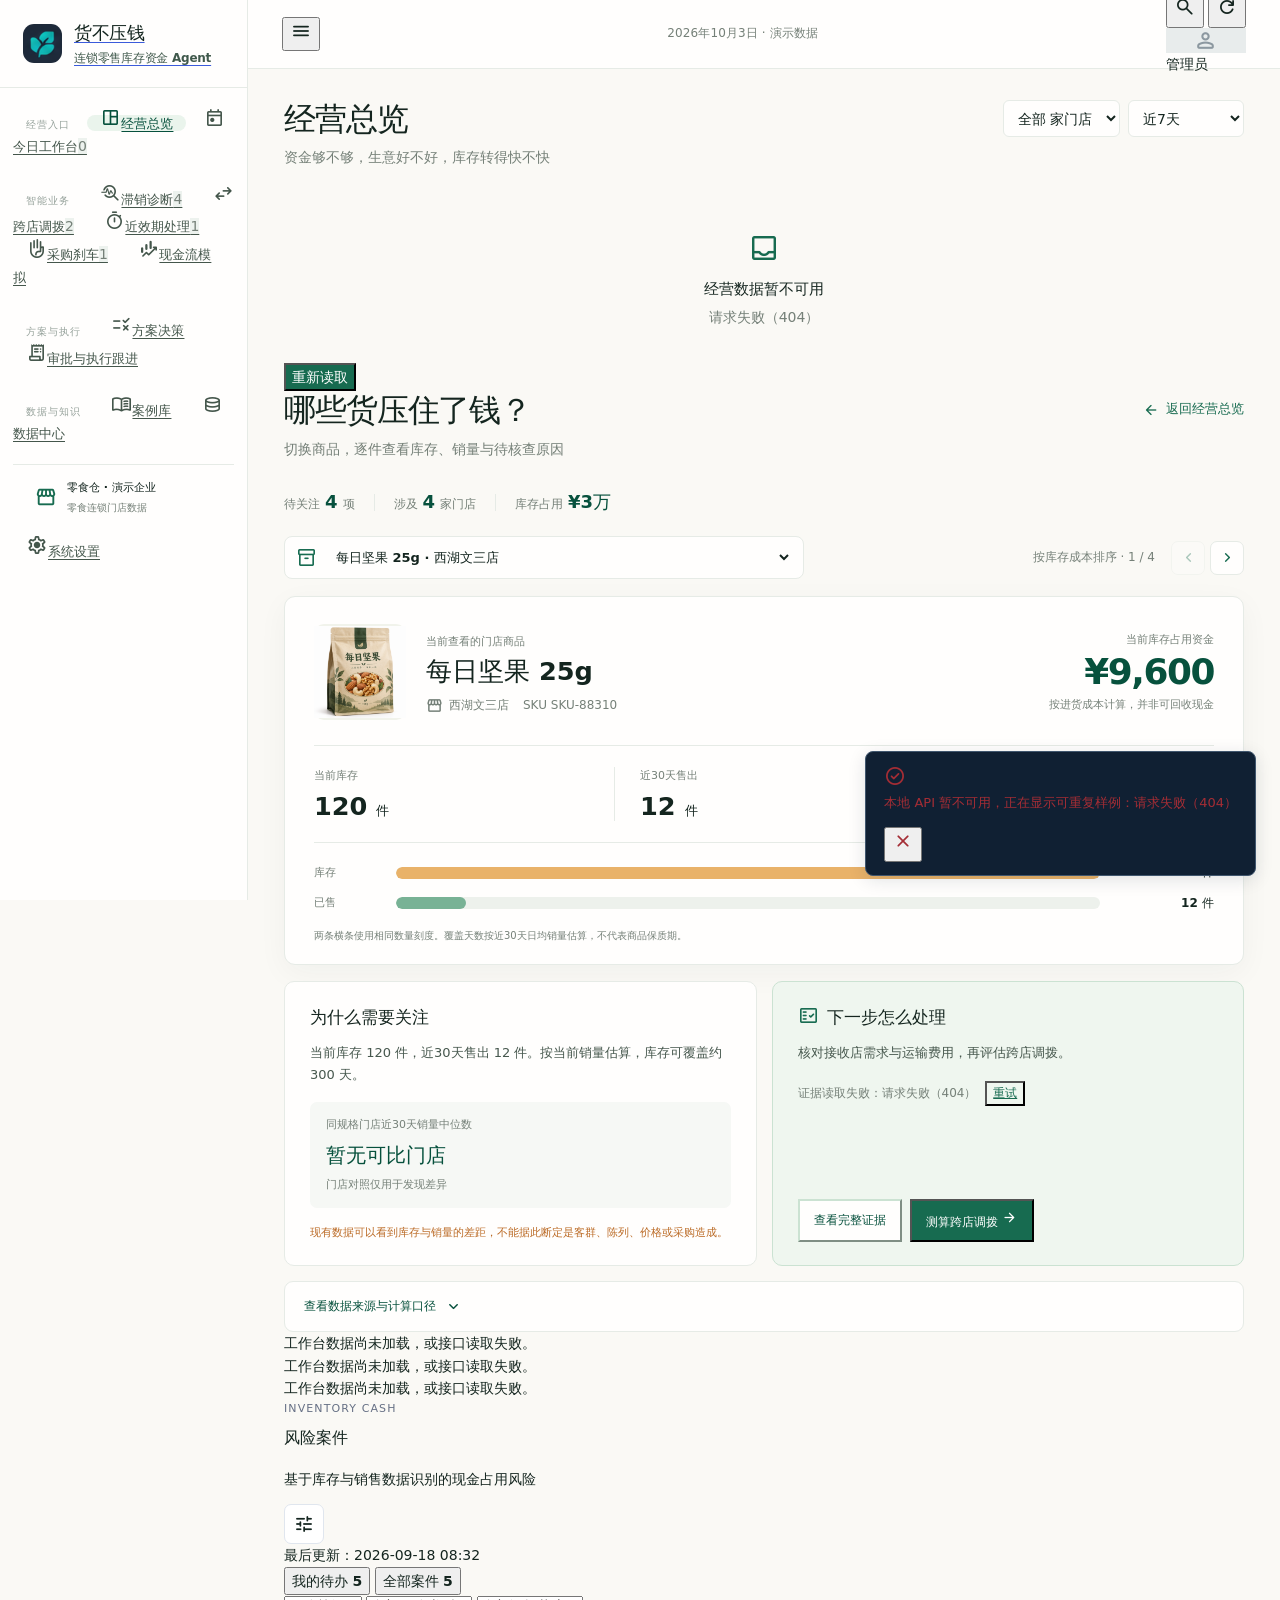
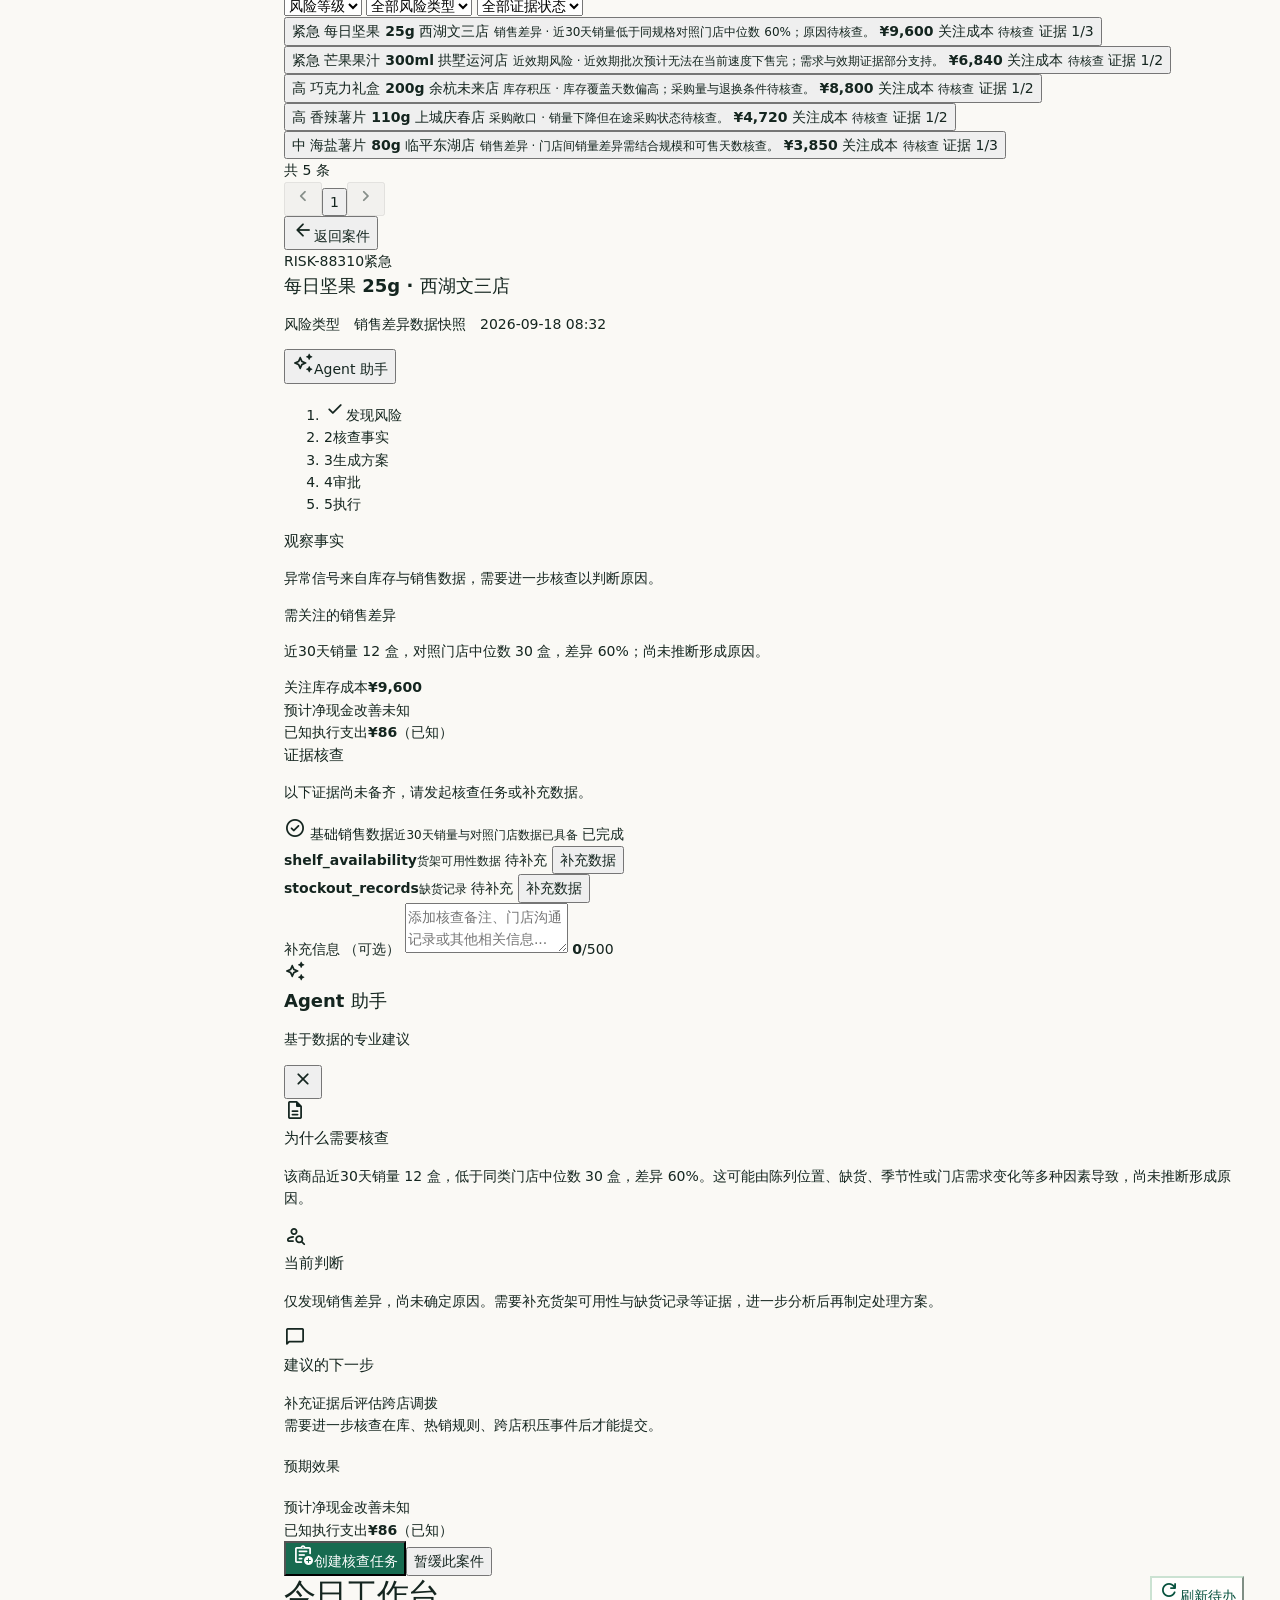
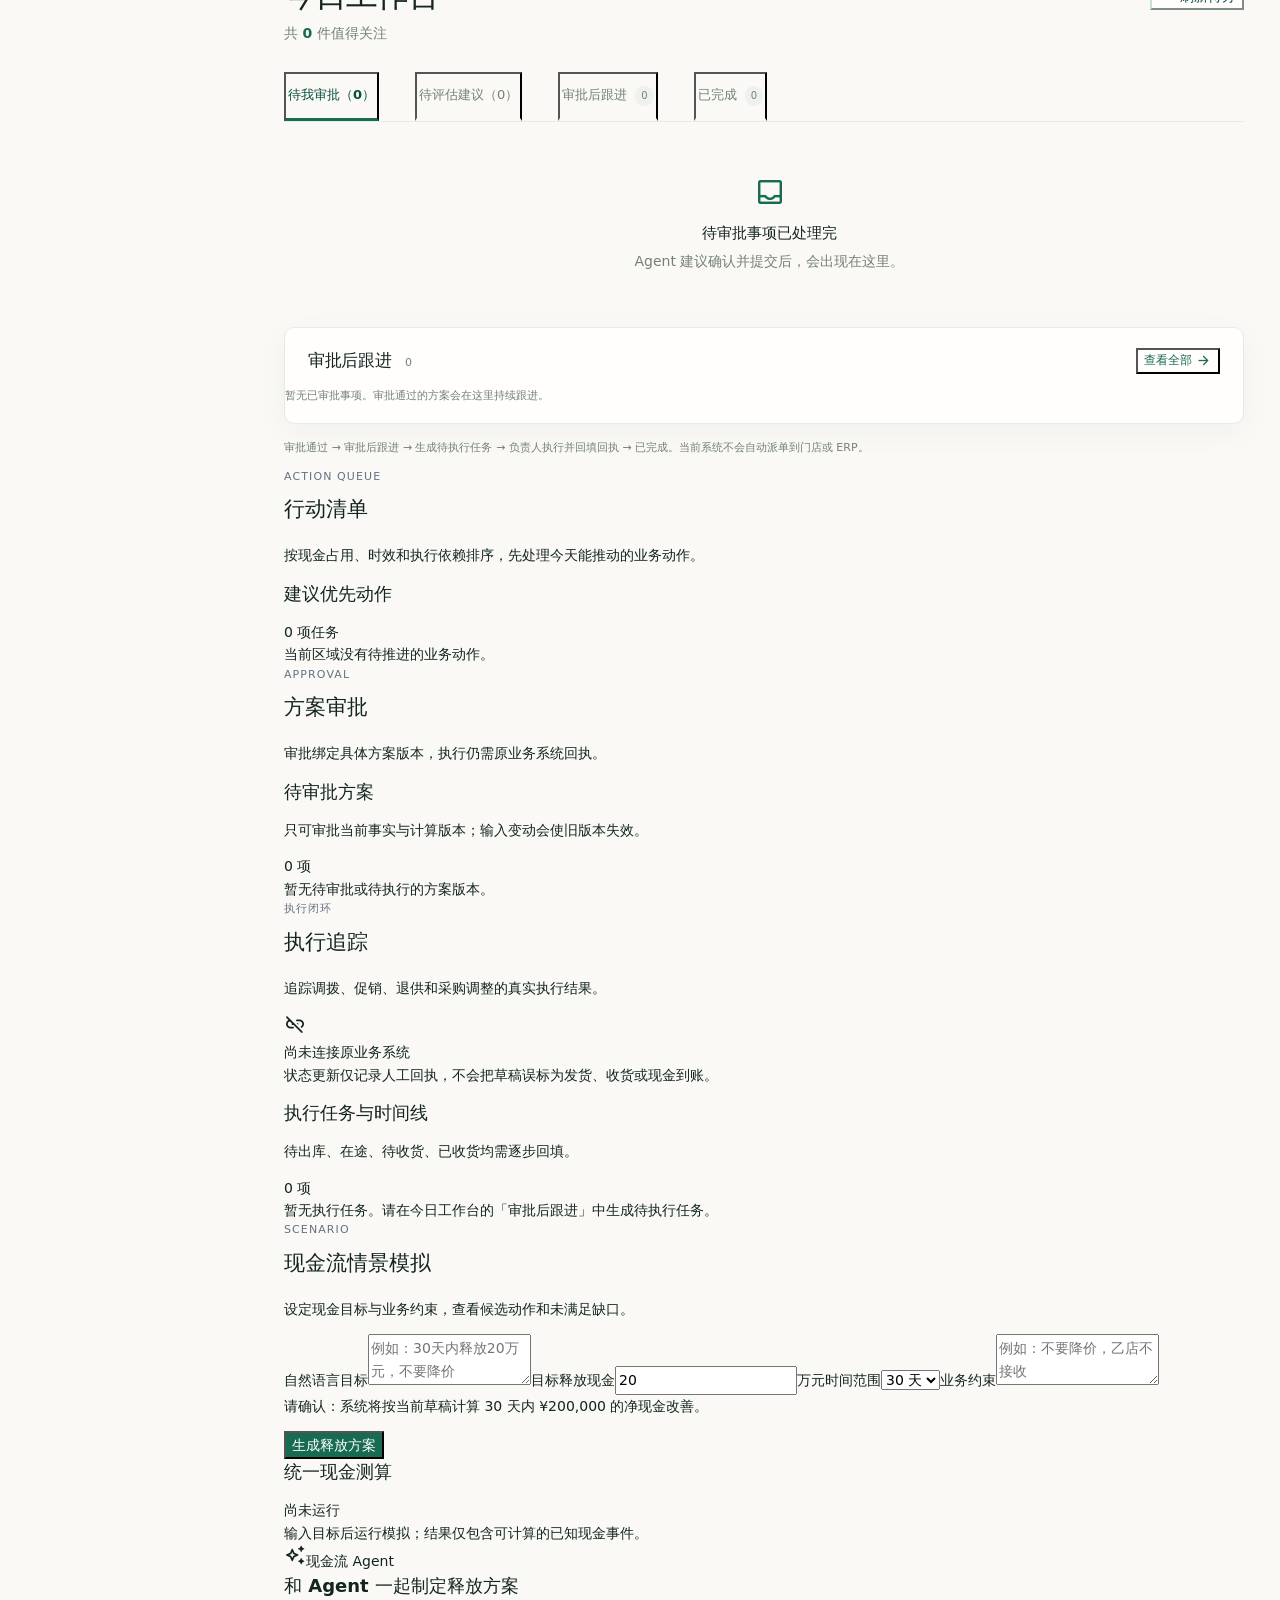
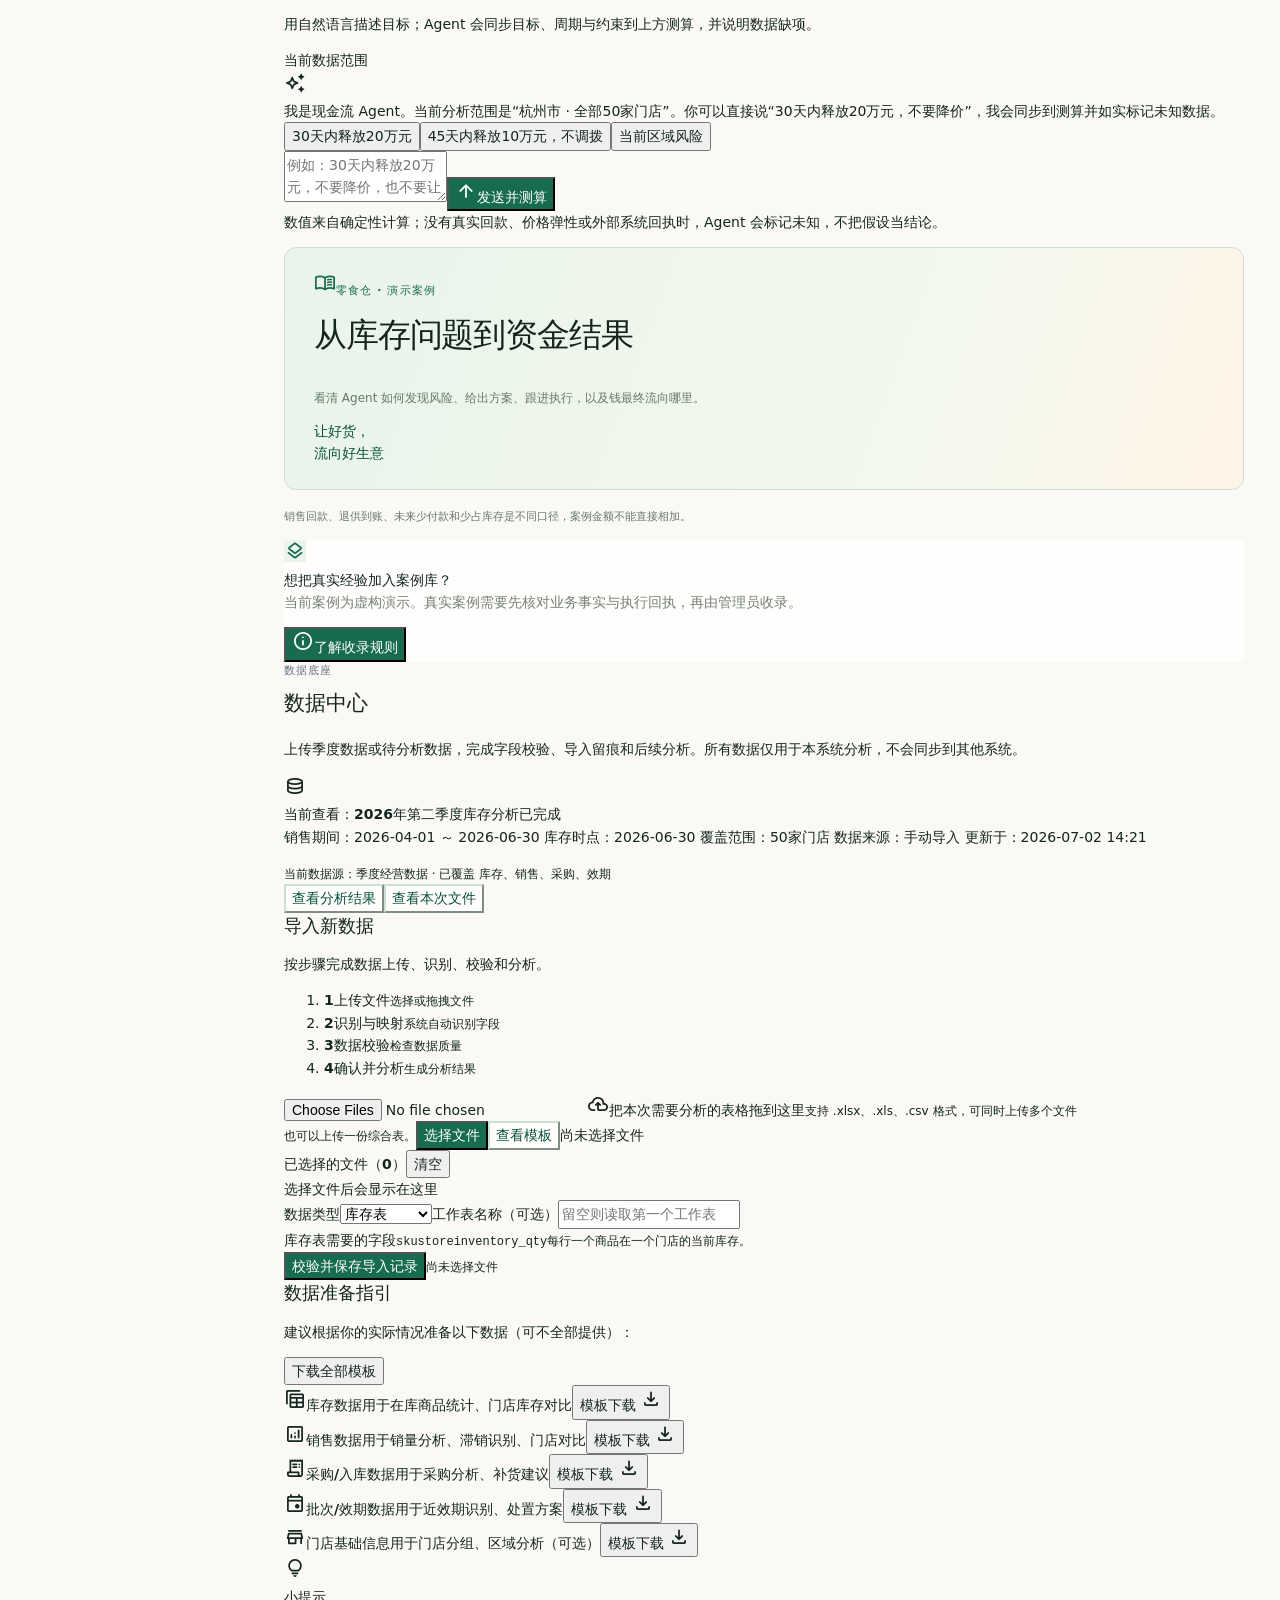
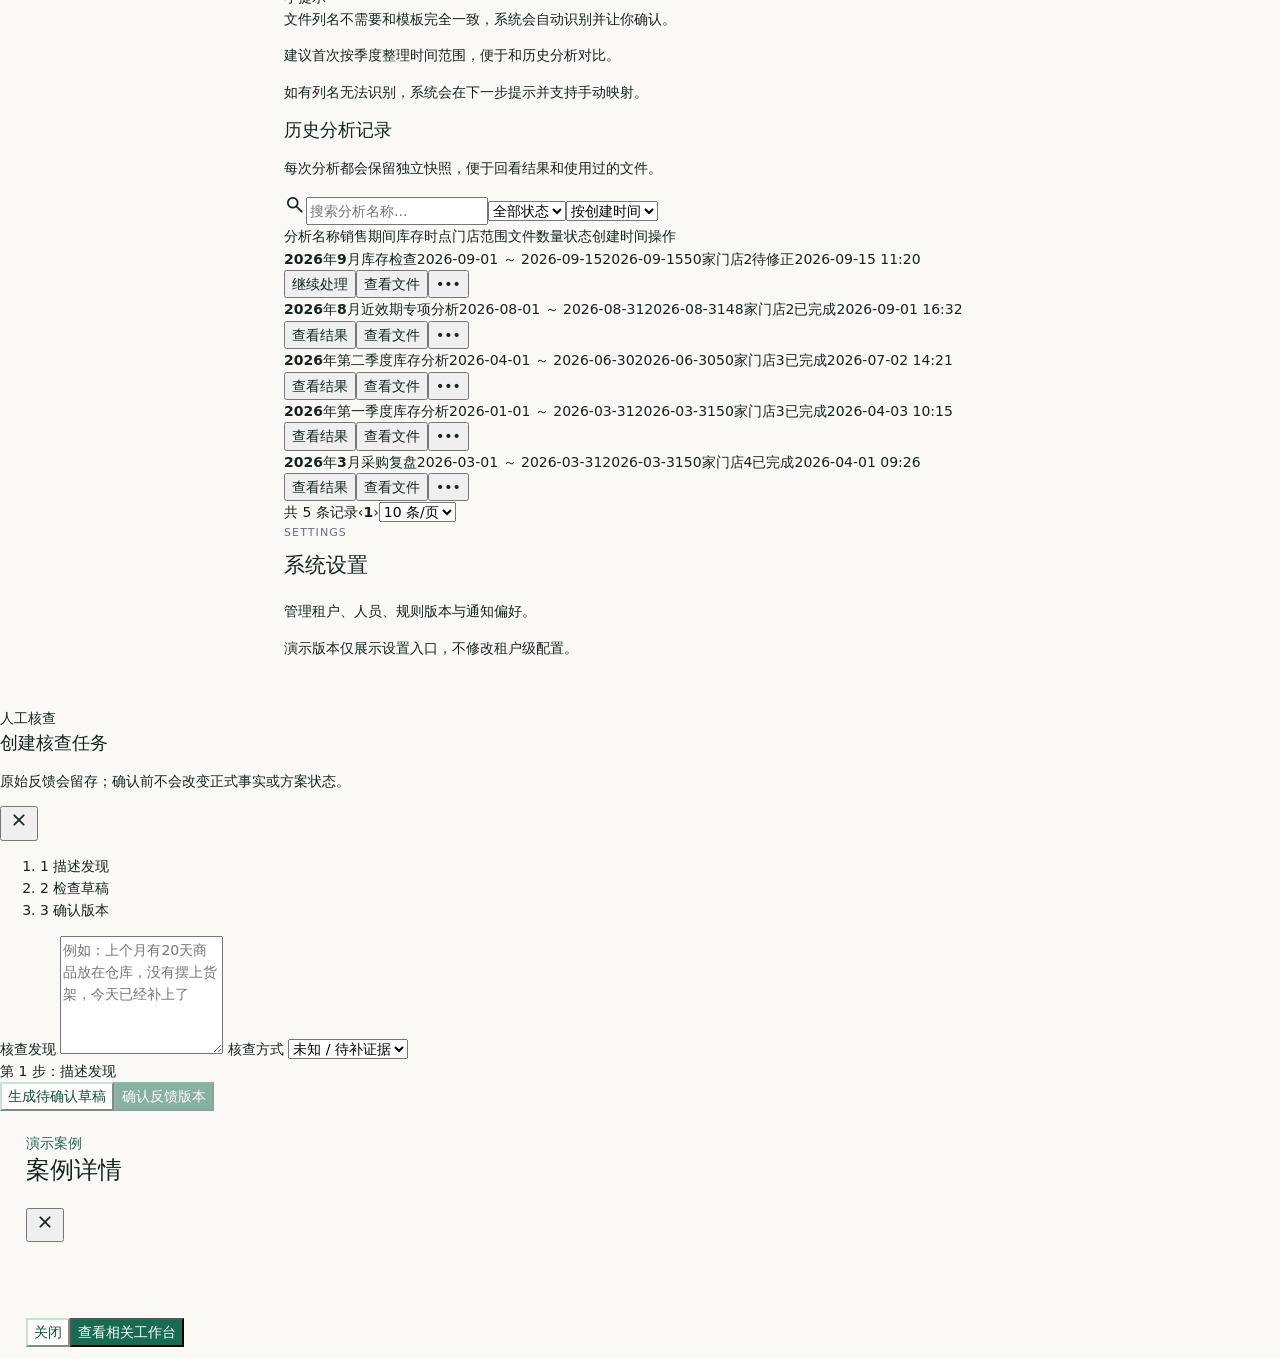
==== commit dcb9036e: "Save frontend and integration preparation" ====
--- a/index.html
+++ b/index.html
@@ -1,47 +1,409 @@
 <!doctype html>
 <html lang="zh-CN">
   <head>
-    <meta charset="UTF-8">
-    <meta name="viewport" content="width=device-width, initial-scale=1">
-    <meta name="api-base" content="/api/v1">
-    <meta name="description" content="货不压钱：核对库存证据、测算处置方案、记录审批与人工执行。">
-    <title>货不压钱 · 库存决策工作台</title>
-    <link rel="icon" href="favicon.svg" type="image/svg+xml">
-    <link rel="preload" href="assets/fonts/material-symbols-rounded.woff2" as="font" type="font/woff2" crossorigin>
-    <link rel="stylesheet" href="styles.css">
-    <script type="module" src="app.js"></script>
+    <meta charset="UTF-8" />
+    <meta name="viewport" content="width=device-width, initial-scale=1.0" />
+    <meta name="description" content="货不压钱，连锁零售库存资金决策 Agent" />
+    <title>货不压钱 · 经营总览</title>
+    <link rel="icon" type="image/svg+xml" href="favicon.svg" />
+    <link rel="preconnect" href="https://fonts.googleapis.com" />
+    <link rel="preconnect" href="https://fonts.gstatic.com" crossorigin />
+    <link href="https://fonts.googleapis.com/css2?family=Material+Symbols+Rounded:opsz,wght,FILL,GRAD@20..48,400,0,0" rel="stylesheet" />
+    <link rel="stylesheet" href="styles.css?v=20260920-diagnosis-workspace-v2" />
+    <link rel="stylesheet" href="retail-app.css?v=20261003-right-back-links" />
+    <link rel="stylesheet" href="retail-workbenches.css?v=20261003-right-back-links" />
+    <link rel="stylesheet" href="retail-simulation.css?v=20261003-navigation" />
+    <link rel="stylesheet" href="assets/hackathon/decision/decision-workbench.css?v=20261004-integration" />
+    <link rel="stylesheet" href="assets/hackathon/followup/followup.css?v=20261004-integration" />
+    <link rel="stylesheet" href="assets/hackathon/integration.css?v=20261004-integration" />
   </head>
-  <body>
-    <a class="skip-link" href="#workspace">跳到主要内容</a>
-    <noscript><p>请启用 JavaScript，并通过 start.bat 或 start.ps1 打开工作台。</p></noscript>
+  <body class="retail-design">
     <div class="app-shell">
-      <aside class="sidebar" id="app-sidebar" aria-label="业务导航">
-        <div class="brand"><span class="brand-mark material-symbols-rounded" aria-hidden="true">inventory_2</span><span><strong>货不压钱</strong><small>库存决策工作台</small></span></div>
-        <nav id="app-nav" class="app-nav" aria-label="主导航">
-          <a href="#overview"><span class="material-symbols-rounded" aria-hidden="true">monitoring</span>经营总览</a>
-          <a href="#today"><span class="material-symbols-rounded" aria-hidden="true">task_alt</span>今日待办</a>
-          <p class="nav-label nav-label-secondary">分析与测算</p>
-          <a href="#slow_moving"><span class="material-symbols-rounded" aria-hidden="true">troubleshoot</span>滞销诊断</a>
-          <a href="#transfer"><span class="material-symbols-rounded" aria-hidden="true">swap_horiz</span>跨店调拨</a>
-          <a href="#expiry-rescue"><span class="material-symbols-rounded" aria-hidden="true">timer</span>近效期处置</a>
-          <a href="#procurement-brake"><span class="material-symbols-rounded" aria-hidden="true">front_hand</span>采购刹车</a>
-          <a href="#cashflow_simulation"><span class="material-symbols-rounded" aria-hidden="true">finance_mode</span>采购情景模拟</a>
-          <a href="#data"><span class="material-symbols-rounded" aria-hidden="true">database</span>数据与接口</a>
+      <aside class="sidebar" aria-label="系统导航">
+        <a class="brand" href="#overview" aria-label="货不压钱经营总览">
+          <img src="assets/brand-mark.png" alt="" />
+          <span><strong>货不压钱</strong><small>连锁零售库存资金 Agent</small></span>
+        </a>
+
+        <nav class="primary-nav" aria-label="主导航">
+          <div class="nav-group">
+            <span class="nav-group-label">经营入口</span>
+            <a href="#overview" data-route="overview"><span class="material-symbols-rounded" aria-hidden="true">space_dashboard</span><b>经营总览</b></a>
+            <a href="#today" data-route="today"><span class="material-symbols-rounded" aria-hidden="true">today</span><b>今日工作台</b><i id="today-nav-count">6</i></a>
+          </div>
+
+          <div class="nav-group agent-nav-group">
+            <span class="nav-group-label">智能业务</span>
+            <a href="#slow-diagnosis" data-route="slow-diagnosis"><span class="material-symbols-rounded" aria-hidden="true">troubleshoot</span><b>滞销诊断</b><i id="slow-nav-count">4</i></a>
+            <a href="#transfer" data-route="transfer"><span class="material-symbols-rounded" aria-hidden="true">swap_horiz</span><b>跨店调拨</b><i id="transfer-nav-count">2</i></a>
+            <a href="#expiry-rescue" data-route="expiry-rescue"><span class="material-symbols-rounded" aria-hidden="true">timer</span><b>近效期处理</b><i id="expiry-nav-count">1</i></a>
+            <a href="#procurement-brake" data-route="procurement-brake"><span class="material-symbols-rounded" aria-hidden="true">front_hand</span><b>采购刹车</b><i id="procurement-nav-count">1</i></a>
+            <a href="#simulation" data-route="simulation"><span class="material-symbols-rounded" aria-hidden="true">finance_mode</span><b>现金流模拟</b></a>
+          </div>
+
+          <div class="nav-group">
+            <span class="nav-group-label">方案与执行</span>
+            <a href="#decision-entry" data-route="decision-entry"><span class="material-symbols-rounded" aria-hidden="true">rule</span><b>方案决策</b></a>
+            <a href="#execution-followup" data-route="execution-followup"><span class="material-symbols-rounded" aria-hidden="true">receipt_long</span><b>审批与执行跟进</b></a>
+          </div>
+
+          <div class="nav-group">
+            <span class="nav-group-label">数据与知识</span>
+            <a href="#cases" data-route="cases"><span class="material-symbols-rounded" aria-hidden="true">menu_book</span><b>案例库</b></a>
+            <a href="#data" data-route="data"><span class="material-symbols-rounded" aria-hidden="true">database</span><b>数据中心</b></a>
+          </div>
         </nav>
-        <div class="sidebar-note"><span class="badge">规则计算 · 人工确认</span><p>当前模型适配层尚未接入。<br>测算、审批和执行回执分别记录。</p></div>
+
+        <div class="retail-sidebar-footer"><span class="material-symbols-rounded">storefront</span><span><strong id="retail-company">零食仓 · 演示企业</strong><small>零食连锁门店数据</small></span></div>
+        <a class="settings-link" href="#settings" data-route="settings">
+          <span class="material-symbols-rounded" aria-hidden="true">settings</span><b>系统设置</b>
+        </a>
       </aside>
-      <button id="nav-backdrop" class="nav-backdrop" type="button" aria-label="关闭导航" tabindex="-1" hidden></button>
+
       <div class="app-main">
-        <header class="topbar"><div class="topbar-start"><button type="button" id="nav-toggle" class="icon-button" aria-label="打开导航" aria-controls="app-sidebar" aria-expanded="false"><span class="material-symbols-rounded" aria-hidden="true">menu</span></button><span class="topbar-title">业务决策工作台</span></div><span class="demo-label">v1.2 · 规则与证据</span></header>
-        <main id="workspace" class="workspace" tabindex="-1">
-          <header class="page-header"><p class="eyebrow">从事实到行动</p><h1 id="page-title">经营总览</h1><p id="page-description"></p></header>
-          <div id="connection-status" class="status-panel" role="status"></div>
-          <div id="page-status" aria-live="polite" aria-atomic="true"></div>
-          <section id="page-content" aria-labelledby="page-title"></section>
-          <footer class="workspace-footer">金额按人民币元展示；库存占用、少采购和现金到账分别核对。当前仅记录本地任务与人工回执。</footer>
+        <header class="topbar">
+          <button class="mobile-nav" id="mobile-nav" aria-label="展开导航"><span class="material-symbols-rounded">menu</span></button>
+          <span class="retail-top-title" id="retail-top-date">2026年10月3日 · 演示数据</span>
+          <label class="region-select" for="region-select"><span class="material-symbols-rounded">location_on</span><select id="region-select" aria-label="切换经营区域"><option value="all" selected>杭州市 · 全部50家门店</option><option value="west-lake">西湖区区域</option><option value="shangcheng">上城区区域</option><option value="gongshu">拱墅区区域</option><option value="yuhang">余杭区区域</option><option value="linping">临平区区域</option><option value="binjiang">滨江区区域</option><option value="xiaoshan">萧山区区域</option><option value="qiantang">钱塘区区域</option><option value="fuyang">富阳区区域</option></select><span class="material-symbols-rounded">expand_more</span></label>
+          <label class="global-search">
+            <span class="material-symbols-rounded">search</span>
+            <input id="global-search" type="search" placeholder="搜索商品、门店、风险类型或案例..." autocomplete="off" />
+            <kbd>⌘ K</kbd>
+          </label>
+          <div class="top-actions">
+            <span class="retail-source" id="retail-source">零食仓 · 演示数据</span>
+            <button type="button" class="retail-search-toggle" data-retail="search" aria-label="搜索"><span class="material-symbols-rounded">search</span></button>
+            <span class="data-status" id="data-freshness">数据更新于 08:32</span>
+            <button id="refresh-data" aria-label="刷新数据"><span class="material-symbols-rounded">refresh</span></button>
+            <button aria-label="通知" class="notification-button"><span class="material-symbols-rounded">notifications</span><i>3</i></button>
+            <button aria-label="帮助"><span class="material-symbols-rounded">help</span></button>
+            <div class="profile" title="当前演示身份：管理员">
+              <span class="profile-avatar"><span class="material-symbols-rounded" aria-hidden="true">person</span></span>
+              <strong>管理员</strong>
+            </div>
+          </div>
+        </header>
+
+        <main class="workspace">
+          <section class="module-view" data-view="overview">
+            <div id="retail-overview"></div>
+            <div class="overview-priority-grid">
+              <article class="overview-priority-card inventory">
+                <small>当前库存总成本</small>
+                <strong id="overview-total-inventory">¥0</strong>
+                <em id="overview-store-count">当前导入范围：0 家门店</em>
+              </article>
+              <article class="overview-priority-card attention">
+                <small><span id="overview-attention-title">已识别需关注库存</span><span class="review-chip" id="overview-attention-status" hidden>待核查</span></small>
+                <strong id="overview-attention">¥0</strong>
+                <em><span id="overview-attention-detail">按库存成本计，占总库存</span><span id="overview-attention-rate">—</span><i aria-hidden="true"></i><button class="text-link" type="button" data-go="slow-diagnosis">查看明细 <span class="material-symbols-rounded">arrow_forward</span></button></em>
+              </article>
+            </div>
+            <section class="overview-support-strip" aria-label="辅助经营指标">
+              <article><small>当季采购入库</small><strong id="overview-season-purchase">¥0</strong><em id="overview-season-label">本季度</em></article>
+              <article><small>近效期商品</small><strong id="overview-expiry-lots">0 批</strong><em id="overview-expiry-label">需在处置窗口内确认</em></article>
+              <article><small>建议调拨商品</small><strong id="overview-transfer-suggestions">0 项</strong><em id="overview-transfer-label">有跨店需求匹配机会</em></article>
+              <article><small>疑似滞销库存记录</small><strong id="overview-slow-skus">0 条</strong><em id="overview-slow-label">需核查成因与处置条件</em></article>
+            </section>
+            <div class="overview-dashboard-grid">
+              <section class="focused-surface store-cost-panel">
+                <div class="surface-toolbar overview-chart-toolbar"><div><h2>门店库存资金分布（万元）</h2><p>柱体高度为库存总成本；靛蓝部分为当前需核查库存。</p></div><div class="overview-chart-actions"><span id="overview-store-caption">经营快照</span><button id="overview-toggle-store-chart" class="text-link" type="button">查看全部 50 家 <span class="material-symbols-rounded">arrow_forward</span></button></div></div>
+                <div class="store-chart-legend" aria-label="图表图例"><span><i class="other"></i>其他库存</span><span><i class="attention"></i><span id="overview-attention-chart-label">已识别需关注库存</span></span></div>
+                <div id="overview-store-bars" class="store-cost-chart" aria-label="各门店库存资金占用图"></div>
+              </section>
+              <section class="focused-surface funds-panel">
+                <div class="surface-toolbar"><div><h2 id="overview-attention-share-title">已识别需关注库存占比</h2><p>未被当前规则识别，不代表它们一定没有问题。</p></div></div>
+                <div class="funds-content"><div class="funds-ring" id="overview-funds-ring"><strong id="overview-funds-rate">—</strong><small id="overview-funds-ring-label">已识别需关注库存占比</small></div><div class="funds-legend"><div><i class="attention"></i><span id="overview-attention-legend-label">已识别需关注库存</span><strong id="overview-attention-legend">¥0</strong><small id="overview-attention-method">当前规则识别</small></div><div><i class="other"></i><span>其他库存（当前未识别）</span><strong id="overview-other-inventory">¥0</strong><small id="overview-other-rate">0%</small></div></div></div>
+                <p class="funds-note" id="overview-funds-note">“已识别需关注库存”为当前规则下的库存成本，不是预计可回收现金。</p>
+              </section>
+              <section class="focused-surface store-detail-panel">
+                <div class="surface-toolbar"><div><h2>门店库存经营明细</h2><p id="overview-store-detail-caption">默认展示库存成本最高的 10 家门店。</p></div><div class="overview-detail-actions"><span id="overview-store-total">0 家门店</span><button id="overview-clear-store-filter" class="text-link" type="button" hidden>清除筛选</button></div></div>
+                <div class="store-overview-head"><span>门店</span><span>库存成本</span><span>需关注库存</span><span>关注占比</span><span>近效期／调拨／滞销</span><span>操作</span></div>
+                <div id="overview-store-list" class="store-overview-list"></div>
+              </section>
+              <aside class="agent-health-card" aria-label="Agent 工作状态"><span class="agent-health-label">Agent 工作正常</span><div class="agent-health-list"><div><i></i><span>滞销诊断</span><small>正常</small></div><div><i></i><span>跨店调拨</span><small>正常</small></div><div><i></i><span>近效期处置</span><small>正常</small></div><div><i></i><span>采购刹车</span><small>正常</small></div><div><i></i><span>现金流模拟</span><small>正常</small></div></div></aside>
+            </div>
+          </section>
+
+          <section class="module-view agent-module-page agent-slow" data-view="slow-diagnosis">
+            <header id="retail-slow-header" class="retail-page-header"><div><h1>哪些货压住了钱？</h1><p>切换商品，逐件查看库存、销量与待核查原因</p></div><a class="retail-slow-back" id="retail-slow-back" href="#overview"><span class="material-symbols-rounded" aria-hidden="true">arrow_back</span><span>返回经营总览</span></a></header>
+            <header class="module-header slow-page-header"><div><h1>滞销库存诊断 <span class="material-symbols-rounded slow-title-icon" aria-hidden="true">troubleshoot</span></h1><p>按库存、销量和成本识别库存候选；形成原因与后续处置仍需以核查证据为准。</p></div><div class="slow-page-actions"><span id="slow-snapshot-label">当前库存快照</span><button id="slow-refresh-analysis" class="primary-action" type="button"><span class="material-symbols-rounded">refresh</span>刷新分析结果</button></div></header>
+            <div id="slow-list" class="slow-dashboard" aria-live="polite"></div>
+          </section>
+
+          <section class="module-view agent-module-page agent-transfer transfer-workbench-page" data-view="transfer">
+            <header class="module-header transfer-page-header"><div><h1>跨门店智能调拨</h1><p>在不增加缺货风险的前提下，计算从哪里调、调到哪里、调多少。</p></div><span class="transfer-page-slogan">让合适的商品<br/>出现在合适的门店</span></header>
+            <div class="transfer-status-grid" aria-label="调拨工作状态">
+              <article><span class="material-symbols-rounded">inventory_2</span><div><small>待调拨商品</small><strong id="transfer-count">0</strong><em>当前调拨候选</em></div></article>
+              <article><span class="material-symbols-rounded">account_balance_wallet</span><div><small>候选库存成本</small><strong id="transfer-amount">¥0</strong><em>待方案确认</em></div></article>
+              <article><span class="material-symbols-rounded">fact_check</span><div><small>当前方案状态</small><strong id="transfer-approval-count">—</strong><em>需要负责人确认</em></div></article>
+              <article><span class="material-symbols-rounded">local_shipping</span><div><small>执行中调拨</small><strong id="transfer-execution-count">0</strong><em>以执行回执为准</em></div></article>
+            </div>
+            <div id="transfer-list" class="transfer-workspace" aria-live="polite"></div>
+          </section>
+
+          <section class="module-view agent-module-page agent-expiry" data-view="expiry-rescue">
+            <header class="module-header"><div><span class="agent-page-mark"><span class="material-symbols-rounded" aria-hidden="true">timer</span>近效期 Agent</span><h1>近效期商品现金抢救</h1><p>根据剩余效期和销售速度，依次评估调拨、促销、退供与预计报损。</p></div></header>
+            <div class="summary-strip"><div><span>待抢救批次</span><strong id="expiry-count">1</strong></div><div><span>近效期库存成本</span><strong id="expiry-amount">¥0</strong></div><div><span>当前重点</span><strong class="summary-status">核查可售天数</strong></div></div>
+            <section class="focused-surface agent-workbench"><div class="surface-toolbar"><div><h2>近效期队列</h2><p>优先处理无法按当前速度售完的商品批次。</p></div><span>效期倒计时</span></div><div id="expiry-list" class="agent-case-list"></div></section>
+          </section>
+
+          <section class="module-view agent-module-page agent-procurement" data-view="procurement-brake">
+            <header class="module-header"><div><span class="agent-page-mark"><span class="material-symbols-rounded" aria-hidden="true">front_hand</span>采购 Agent</span><h1>采购刹车</h1><p>联动现有库存、在途采购和订单状态，阻止积压继续扩大。</p></div></header>
+            <div class="summary-strip"><div><span>采购敞口</span><strong id="procurement-count">1</strong></div><div><span>相关库存成本</span><strong id="procurement-amount">¥0</strong></div><div><span>当前重点</span><strong class="summary-status">核对在途订单</strong></div></div>
+            <section class="focused-surface agent-workbench"><div class="surface-toolbar"><div><h2>采购调整队列</h2><p>确认订单能否暂停、减量或延迟到货。</p></div><span>避免现金流出</span></div><div id="procurement-list" class="agent-case-list"></div></section>
+          </section>
+
+          <section class="module-view hackathon-module-view" data-view="decision-entry" aria-label="方案决策">
+            <p class="hackathon-host-preview-note" data-hackathon-preview-note role="note" hidden>开发预览 · 页面内容来自本地 fixture；确认、材料写入和 Agent 操作不会作为真实接口成功。</p>
+            <div id="hackathon-decision-host" class="hackathon-module-host"></div>
+          </section>
+
+          <section class="module-view hackathon-module-view" data-view="execution-followup" aria-label="审批与执行跟进">
+            <p class="hackathon-host-preview-note" data-hackathon-preview-note role="note" hidden>开发预览 · 页面内容来自本地 fixture；审批、回执、渠道和业务事件写入均已禁用。</p>
+            <div id="hackathon-followup-host" class="hackathon-module-host"></div>
+          </section>
+
+          <section class="module-view risk-module" data-view="risks">
+            <div class="risk-layout">
+              <section class="inbox-pane panel">
+                <header class="pane-heading inbox-heading">
+                  <div>
+                    <p class="eyebrow">INVENTORY CASH</p>
+                    <h1>风险案件</h1>
+                    <p>基于库存与销售数据识别的现金占用风险</p>
+                  </div>
+                  <button class="icon-button" id="filter-toggle" aria-label="筛选案件"><span class="material-symbols-rounded">tune</span></button>
+                </header>
+
+                <div class="inbox-meta"><span id="last-updated">最后更新：2026-09-18 08:32</span></div>
+                <div class="queue-tabs" role="tablist" aria-label="案件队列">
+                  <button class="active" data-queue="mine">我的待办 <b id="mine-count">5</b></button>
+                  <button data-queue="all">全部案件 <b id="all-count">5</b></button>
+                </div>
+                <div class="filter-row" id="filter-row">
+                  <select id="priority-filter" aria-label="风险等级">
+                    <option value="全部">风险等级</option>
+                    <option value="紧急">紧急</option>
+                    <option value="高">高</option>
+                    <option value="中">中</option>
+                  </select>
+                  <select id="type-filter" aria-label="风险类型">
+                    <option value="全部">全部风险类型</option>
+                    <option value="调拨">调拨</option>
+                    <option value="促销">促销</option>
+                    <option value="退供">退供</option>
+                    <option value="采购刹车">采购刹车</option>
+                  </select>
+                  <select id="evidence-filter" aria-label="证据状态">
+                    <option value="全部">全部证据状态</option>
+                    <option value="partial">部分支持</option>
+                    <option value="insufficient">证据不足</option>
+                  </select>
+                </div>
+                <div class="risk-list" id="risk-list" aria-live="polite"></div>
+                <footer class="list-footer"><span id="list-total">共 5 条</span><div><button disabled><span class="material-symbols-rounded">chevron_left</span></button><button class="current">1</button><button disabled><span class="material-symbols-rounded">chevron_right</span></button></div></footer>
+              </section>
+
+              <section class="case-pane panel" id="case-pane">
+                <header class="case-header">
+                  <button class="mobile-back" id="mobile-back"><span class="material-symbols-rounded">arrow_back</span>返回案件</button>
+                  <div class="case-kicker"><span id="case-id">RISK-88310</span><span class="priority-badge urgent" id="case-priority">紧急</span></div>
+                  <div class="case-title-row">
+                    <div><h2 id="case-title">每日坚果 25g · 西湖文三店</h2><p><span id="case-risk-type">风险类型　滞销风险</span><i></i><span id="case-created">数据快照　2026-09-18 08:32</span></p></div>
+                    <button class="agent-toggle" id="agent-toggle"><span class="material-symbols-rounded">auto_awesome</span>Agent 助手</button>
+                  </div>
+                </header>
+
+                <ol class="case-steps" aria-label="案件处理进度">
+                  <li class="done"><span><i class="material-symbols-rounded">check</i></span><b>发现风险</b></li>
+                  <li class="active"><span>2</span><b>核查事实</b></li>
+                  <li><span>3</span><b>生成方案</b></li>
+                  <li><span>4</span><b>审批</b></li>
+                  <li><span>5</span><b>执行</b></li>
+                </ol>
+
+                <div class="case-content">
+                  <section class="content-section">
+                    <header><h3>观察事实</h3><p>异常信号来自库存与销售数据，需要进一步核查以判断原因。</p></header>
+                    <div class="fact-block">
+                      <p class="fact-label">需关注的销售差异</p>
+                      <p class="fact-copy" id="fact-copy">近30天销量 12 盒，对照门店中位数 30 盒，差异 60%；尚未推断形成原因。</p>
+                      <div class="fact-metrics">
+                        <div><span>关注库存成本</span><strong id="attention-cost">¥9,600</strong></div>
+                        <div><span>预计净现金改善</span><strong>未知</strong></div>
+                        <div><span>已知执行支出</span><strong id="known-cost">¥86（已知）</strong></div>
+                      </div>
+                    </div>
+                  </section>
+
+                  <section class="content-section evidence-section">
+                    <header><h3>证据核查</h3><p>以下证据尚未备齐，请发起核查任务或补充数据。</p></header>
+                    <div class="evidence-list" id="evidence-list"></div>
+                  </section>
+
+                  <section class="note-section">
+                    <label for="case-note">补充信息 <span>（可选）</span></label>
+                    <textarea id="case-note" maxlength="500" placeholder="添加核查备注、门店沟通记录或其他相关信息..."></textarea>
+                    <span class="char-count"><b id="note-count">0</b>/500</span>
+                  </section>
+                </div>
+              </section>
+
+              <aside class="agent-pane panel" id="agent-pane" aria-label="Agent 助手">
+                <header class="agent-header"><div class="agent-mark"><span class="material-symbols-rounded">auto_awesome</span></div><div><h2>Agent 助手</h2><p>基于数据的专业建议</p></div><button id="agent-close" aria-label="关闭 Agent"><span class="material-symbols-rounded">close</span></button></header>
+                <div class="agent-content">
+                  <section class="agent-section">
+                    <div class="agent-section-title"><span class="agent-icon blue"><span class="material-symbols-rounded">description</span></span><h3>为什么需要核查</h3></div>
+                    <p id="agent-why">该商品近30天销量低于同类门店中位数 60%。这可能由陈列位置、缺货、季节性或门店需求变化等多种因素导致，尚未推断形成原因。</p>
+                  </section>
+                  <section class="agent-section">
+                    <div class="agent-section-title"><span class="agent-icon violet"><span class="material-symbols-rounded">person_search</span></span><h3>当前判断</h3></div>
+                    <p>仅发现销售差异，尚未确定原因。需要补充货架可用性与缺货记录等证据，进一步分析后再制定处理方案。</p>
+                  </section>
+                  <section class="agent-section next-step-section">
+                    <div class="agent-section-title"><span class="agent-icon green"><span class="material-symbols-rounded">chat_bubble</span></span><h3>建议的下一步</h3></div>
+                    <div class="suggestion-box"><strong id="agent-action">补充证据后评估跨店调拨</strong><p>需要进一步核查在库、热销规则、跨店积压事件后才能提交。</p></div>
+                    <div class="expected-effect"><h4>预期效果</h4><div><span>预计净现金改善</span><strong>未知</strong></div><div><span>已知执行支出</span><strong id="agent-cost">¥86（已知）</strong></div></div>
+                  </section>
+                </div>
+                <footer class="agent-actions"><button class="primary-action" id="create-investigation"><span class="material-symbols-rounded">assignment_add</span>创建核查任务</button><button class="text-action" id="defer-case">暂缓此案件</button></footer>
+              </aside>
+            </div>
+          </section>
+
+          <section class="module-view" data-view="today">
+            <div id="retail-today"></div>
+            <header class="module-header today-header">
+              <div><p class="eyebrow">个人工作</p><h1>今日工作台</h1><p id="today-header-copy">按紧急程度排序，优先处理标红事项。</p></div>
+              <button class="secondary-action" data-go="tasks">查看全部任务 <span class="material-symbols-rounded">arrow_forward</span></button>
+            </header>
+            <div class="today-metric-grid" aria-label="今日任务汇总">
+              <button class="today-metric pending" type="button" data-today-filter="pending"><span class="material-symbols-rounded">assignment_late</span><div><strong id="today-tasks">0</strong><small>待我处理</small></div></button>
+              <button class="today-metric approval" type="button" data-today-filter="approval"><span class="material-symbols-rounded">fact_check</span><div><strong id="today-approvals">0</strong><small>等待审批</small></div></button>
+              <button class="today-metric completed" type="button" data-today-filter="completed"><span class="material-symbols-rounded">task_alt</span><div><strong id="today-completed">0</strong><small>今日已完成</small></div></button>
+              <div class="today-metric attention"><span class="material-symbols-rounded">account_balance_wallet</span><div><strong id="today-attention">¥0</strong><small>待处理库存成本</small></div><em>库存占用，不是收益</em></div>
+            </div>
+            <div class="today-workspace">
+              <section class="today-queue-card">
+                <div class="today-tabs" role="tablist" aria-label="今日任务状态">
+                  <button type="button" class="active" role="tab" data-today-filter="pending">待我处理 <b id="today-pending-tab-count">0</b></button>
+                  <button type="button" role="tab" data-today-filter="approval">等待审批 <b id="today-approval-tab-count">0</b></button>
+                  <button type="button" role="tab" data-today-filter="completed">已完成 <b id="today-completed-tab-count">0</b></button>
+                </div>
+                <p class="today-queue-note" id="today-order-note">按紧急程度和建议处理时间排序</p>
+                <div id="today-list" class="today-task-list"></div>
+              </section>
+              <section class="today-detail-card" aria-live="polite"><div id="today-detail"></div></section>
+            </div>
+          </section>
+
+          <section class="module-view" data-view="tasks">
+            <header class="module-header"><div><p class="eyebrow">ACTION QUEUE</p><h1>行动清单</h1><p>按现金占用、时效和执行依赖排序，先处理今天能推动的业务动作。</p></div></header>
+            <div class="focused-surface"><div class="surface-toolbar"><h2>建议优先动作</h2><span id="task-page-count">5 项任务</span></div><div id="task-list" class="task-table"></div></div>
+          </section>
+
+          <section class="module-view" data-view="approvals">
+            <header class="module-header"><div><p class="eyebrow">APPROVAL</p><h1>方案审批</h1><p>审批绑定具体方案版本，执行仍需原业务系统回执。</p></div></header>
+            <div class="focused-surface"><div class="surface-toolbar"><div><h2>待审批方案</h2><p>只可审批当前事实与计算版本；输入变动会使旧版本失效。</p></div><span id="approval-page-count">0 项</span></div><div id="approval-list" class="task-table"></div></div>
+          </section>
+
+          <section class="module-view" data-view="execution">
+            <header class="module-header"><div><p class="eyebrow">执行闭环</p><h1>执行追踪</h1><p>追踪调拨、促销、退供和采购调整的真实执行结果。</p></div></header>
+            <div class="status-banner"><span class="material-symbols-rounded">link_off</span><div><strong>尚未连接原业务系统</strong><p>状态更新仅记录人工回执，不会把草稿误标为发货、收货或现金到账。</p></div></div>
+            <div class="focused-surface execution-surface"><div class="surface-toolbar"><div><h2>执行任务与时间线</h2><p>待出库、在途、待收货、已收货均需逐步回填。</p></div><span id="execution-page-count">0 项</span></div><div id="execution-list" class="task-table"></div></div>
+          </section>
+
+          <section class="module-view" data-view="simulation">
+            <header class="module-header"><div><p class="eyebrow">SCENARIO</p><h1>现金流情景模拟</h1><p>设定现金目标与业务约束，查看候选动作和未满足缺口。</p></div></header>
+            <div class="simulation-layout">
+              <form class="focused-surface simulation-form" id="simulation-form"><label>自然语言目标<textarea id="simulation-request" placeholder="例如：30天内释放20万元，不要降价"></textarea></label><label>目标释放现金<input id="simulation-target" type="number" min="1" value="20" /><span>万元</span></label><label>时间范围<select id="simulation-days"><option value="15">15 天</option><option value="30" selected>30 天</option><option value="45">45 天</option></select></label><label>业务约束<textarea id="simulation-constraints" placeholder="例如：不要降价，乙店不接收"></textarea></label><p class="simulation-understanding" id="simulation-understanding">请确认：系统将按当前草稿计算 30 天内 ¥200,000 的净现金改善。</p><button class="primary-action" type="submit">生成释放方案</button></form>
+              <section class="focused-surface simulation-result"><header><h2>统一现金测算</h2><span id="simulation-status">尚未运行</span></header><div id="simulation-output" class="empty-state">输入目标后运行模拟；结果仅包含可计算的已知现金事件。</div></section>
+            </div>
+            <section class="focused-surface simulation-chat" aria-labelledby="agent-chat-title">
+              <header class="chat-header"><div><span class="agent-page-mark"><span class="material-symbols-rounded" aria-hidden="true">auto_awesome</span>现金流 Agent</span><h2 id="agent-chat-title">和 Agent 一起制定释放方案</h2><p>用自然语言描述目标；Agent 会同步目标、周期与约束到上方测算，并说明数据缺项。</p></div><span class="status-pill success">当前数据范围</span></header>
+              <div class="chat-thread" id="agent-chat-thread" aria-live="polite"></div>
+              <div class="chat-suggestions" aria-label="建议提问"><button type="button" data-chat-prompt="30天内释放20万元，不要降价">30天内释放20万元</button><button type="button" data-chat-prompt="45天内释放10万元，不调拨">45天内释放10万元，不调拨</button><button type="button" data-chat-prompt="当前区域有哪些现金占用风险？">当前区域风险</button></div>
+              <form class="chat-composer" id="agent-chat-form"><textarea id="agent-chat-input" rows="2" placeholder="例如：30天内释放20万元，不要降价，也不要让门店缺货"></textarea><button class="primary-action" type="submit"><span class="material-symbols-rounded">arrow_upward</span>发送并测算</button></form>
+              <p class="chat-disclaimer">数值来自确定性计算；没有真实回款、价格弹性或外部系统回执时，Agent 会标记未知，不把假设当结论。</p>
+            </section>
+          </section>
+
+          <section class="module-view case-library-view" data-view="cases">
+            <header class="module-header case-library-header">
+              <div><p class="eyebrow"><span class="material-symbols-rounded">menu_book</span>零食仓 · 演示案例</p><h1>从库存问题到资金结果</h1><p>看清 Agent 如何发现风险、给出方案、跟进执行，以及钱最终流向哪里。</p></div>
+              <span class="case-library-slogan">让好货，<br />流向好生意<i></i></span>
+            </header>
+            <div class="case-library-toolbar">
+              <div class="case-category-tabs" id="case-category-tabs" role="tablist" aria-label="案例分类"></div>
+            </div>
+            <p class="case-library-money-note">销售回款、退供到账、未来少付款和少占库存是不同口径，案例金额不能直接相加。</p>
+            <div id="case-library" class="case-library-grid" aria-live="polite"></div>
+            <aside class="case-library-cta">
+              <span class="material-symbols-rounded">layers</span>
+              <div><strong>想把真实经验加入案例库？</strong><p>当前案例为虚构演示。真实案例需要先核对业务事实与执行回执，再由管理员收录。</p></div>
+              <button type="button" class="primary-action" id="request-case"><span class="material-symbols-rounded">info</span>了解收录规则</button>
+            </aside>
+          </section>
+
+          <section class="module-view" data-view="data">
+            <header class="module-header data-header"><button class="page-back" type="button" data-go="overview"><span class="material-symbols-rounded">arrow_back</span>返回首页</button><div><p class="eyebrow">数据底座</p><h1>数据中心</h1><p>上传季度数据或待分析数据，完成字段校验、导入留痕和后续分析。所有数据仅用于本系统分析，不会同步到其他系统。</p></div></header>
+            <div id="data-sources"></div>
+            <form class="data-import-panel" id="data-import-form">
+              <section class="focused-surface data-import-card">
+                <div class="data-section-heading"><div><h2>导入新数据</h2><p>按步骤完成数据上传、识别、校验和分析。</p></div></div>
+                <ol class="data-import-steps"><li class="active"><b>1</b><span><strong>上传文件</strong><small>选择或拖拽文件</small></span></li><li><b>2</b><span><strong>识别与映射</strong><small>系统自动识别字段</small></span></li><li><b>3</b><span><strong>数据校验</strong><small>检查数据质量</small></span></li><li><b>4</b><span><strong>确认并分析</strong><small>生成分析结果</small></span></li></ol>
+                <div class="data-upload-grid">
+                  <label class="data-drop-zone"><input id="import-file" type="file" accept=".xlsx,.csv,.tsv" multiple required /><span class="material-symbols-rounded">cloud_upload</span><strong>把本次需要分析的表格拖到这里</strong><small>支持 .xlsx、.xls、.csv 格式，可同时上传多个文件<br />也可以上传一份综合表。</small><span class="data-drop-actions"><button id="import-select-file" class="primary-action" type="button">选择文件</button><button id="import-template" class="secondary-action" type="button">查看模板</button></span><em id="import-file-name">尚未选择文件</em></label>
+                  <div class="selected-files-card"><div class="selected-files-heading"><strong>已选择的文件（<span id="selected-file-count">0</span>）</strong><button id="clear-import-files" class="text-link" type="button">清空</button></div><div id="selected-file-list" class="selected-file-list"><div class="selected-files-empty">选择文件后会显示在这里</div></div></div>
+                </div>
+                <div class="data-import-advanced"><label>数据类型<select id="import-kind"><option value="inventory">库存表</option><option value="sales">销售表</option><option value="purchase">采购表</option><option value="expiry">效期批次表</option></select></label><label>工作表名称（可选）<input id="import-sheet-name" placeholder="留空则读取第一个工作表" /></label><div class="import-requirements" id="import-requirements"></div><button class="primary-action" type="submit">校验并保存导入记录</button><small id="import-status">尚未选择文件</small></div>
+              </section>
+              <aside class="focused-surface data-prep-card"><div class="data-section-heading"><div><h2>数据准备指引</h2><p>建议根据你的实际情况准备以下数据（可不全部提供）：</p></div><button id="download-all-templates" class="text-link" type="button">下载全部模板</button></div><div class="data-template-list"><div><i class="material-symbols-rounded green">table_view</i><strong>库存数据</strong><span>用于在库商品统计、门店库存对比</span><button data-template-kind="inventory" type="button">模板下载 <span class="material-symbols-rounded">download</span></button></div><div><i class="material-symbols-rounded blue">analytics</i><strong>销售数据</strong><span>用于销量分析、滞销识别、门店对比</span><button data-template-kind="sales" type="button">模板下载 <span class="material-symbols-rounded">download</span></button></div><div><i class="material-symbols-rounded orange">receipt_long</i><strong>采购/入库数据</strong><span>用于采购分析、补货建议</span><button data-template-kind="purchase" type="button">模板下载 <span class="material-symbols-rounded">download</span></button></div><div><i class="material-symbols-rounded violet">event</i><strong>批次/效期数据</strong><span>用于近效期识别、处置方案</span><button data-template-kind="expiry" type="button">模板下载 <span class="material-symbols-rounded">download</span></button></div><div><i class="material-symbols-rounded red">store</i><strong>门店基础信息</strong><span>用于门店分组、区域分析（可选）</span><button data-template-kind="store" type="button">模板下载 <span class="material-symbols-rounded">download</span></button></div></div><div class="data-tip"><span class="material-symbols-rounded">lightbulb</span><div><strong>小提示</strong><p>文件列名不需要和模板完全一致，系统会自动识别并让你确认。</p><p>建议首次按季度整理时间范围，便于和历史分析对比。</p><p>如有列名无法识别，系统会在下一步提示并支持手动映射。</p></div></div></aside>
+            </form>
+            <section class="focused-surface data-history-card"><div class="data-history-heading"><div><h2>历史分析记录</h2><p>每次分析都会保留独立快照，便于回看结果和使用过的文件。</p></div><div class="data-history-filters"><label><span class="material-symbols-rounded">search</span><input id="analysis-search" placeholder="搜索分析名称..." /></label><select id="analysis-status-filter"><option>全部状态</option><option>已完成</option><option>待修正</option></select><select id="analysis-sort"><option>按创建时间</option><option>按销售期间</option></select></div></div><div class="analysis-history-head"><span>分析名称</span><span>销售期间</span><span>库存时点</span><span>门店范围</span><span>文件数量</span><span>状态</span><span>创建时间</span><span>操作</span></div><div id="import-history" class="analysis-history-list"></div><footer class="analysis-history-footer"><span id="analysis-count">共 5 条记录</span><span>‹</span><b>1</b><span>›</span><select><option>10 条/页</option></select></footer></section>
+          </section>
+
+          <section class="module-view" data-view="settings">
+            <header class="module-header"><div><p class="eyebrow">SETTINGS</p><h1>系统设置</h1><p>管理租户、人员、规则版本与通知偏好。</p></div></header>
+            <div class="focused-surface empty-state">演示版本仅展示设置入口，不修改租户级配置。</div>
+          </section>
         </main>
       </div>
     </div>
-    <div id="toast" class="toast" role="status" hidden></div>
+
+    <div class="drawer-backdrop" id="drawer-backdrop"></div>
+    <div class="toast" id="toast" role="status" aria-live="polite"><span class="material-symbols-rounded">check_circle</span><p></p><button aria-label="关闭提示"><span class="material-symbols-rounded">close</span></button></div>
+
+    <div class="modal-backdrop" id="investigation-modal" aria-hidden="true">
+      <section class="modal" role="dialog" aria-modal="true" aria-labelledby="investigation-title">
+        <header><div><span class="modal-eyebrow">人工核查</span><h2 id="investigation-title">创建核查任务</h2><p>原始反馈会留存；确认前不会改变正式事实或方案状态。</p></div><button id="modal-close" aria-label="关闭"><span class="material-symbols-rounded">close</span></button></header>
+        <ol class="modal-steps"><li class="active">1 描述发现</li><li>2 检查草稿</li><li>3 确认版本</li></ol>
+        <label class="field-label" for="feedback-text">核查发现</label>
+        <textarea id="feedback-text" rows="5" placeholder="例如：上个月有20天商品放在仓库，没有摆上货架，今天已经补上了"></textarea>
+        <label class="field-label" for="verification-status">核查方式</label>
+        <select id="verification-status"><option value="unknown">未知 / 待补证据</option><option value="personal_judgement">个人判断</option><option value="现场核查">本人已现场核查</option><option value="业务记录佐证">有业务记录佐证</option></select>
+        <div class="modal-status" id="feedback-status">第 1 步：描述发现</div>
+        <footer><button class="secondary-action" id="submit-feedback">生成待确认草稿</button><button class="primary-action" id="confirm-feedback" disabled>确认反馈版本</button></footer>
+      </section>
+    </div>
+
+    <div class="modal-backdrop" id="case-detail-modal" aria-hidden="true">
+      <section class="modal case-detail-modal" role="dialog" aria-modal="true" aria-labelledby="case-detail-title">
+        <header><div><span class="modal-eyebrow" id="case-detail-category">演示案例</span><h2 id="case-detail-title">案例详情</h2><p id="case-detail-summary"></p></div><button id="case-detail-close" aria-label="关闭案例详情"><span class="material-symbols-rounded">close</span></button></header>
+        <div class="case-detail-body" id="case-detail-body"></div>
+        <footer><button class="secondary-action" id="case-detail-secondary">关闭</button><button class="primary-action" id="case-detail-use">查看相关工作台</button></footer>
+      </section>
+    </div>
+
+    <dialog id="retail-detail" class="retail-detail-dialog" aria-labelledby="retail-detail-title"><header><h2 id="retail-detail-title">方案详情</h2><button type="button" id="retail-detail-close" data-retail="close-detail" aria-label="关闭详情"><span class="material-symbols-rounded">close</span></button></header><div id="retail-detail-content"></div></dialog>
+
+    <script src="retail-app.js?v=20261003-approval-followup"></script>
+    <script src="retail-workbenches.js?v=20261003-approval-followup"></script>
+    <script src="retail-simulation.js?v=20261003-navigation"></script>
+    <script src="app.js?v=20261003-approval-followup"></script>
+    <script src="assets/hackathon/shared/api-client.js?v=20261004-integration"></script>
+    <script src="assets/hackathon/followup/followup.js?v=20261004-integration"></script>
+    <script src="assets/hackathon/integration.js?v=20261004-integration"></script>
   </body>
 </html>
--- a/styles.css
+++ b/styles.css
@@ -89,6 +89,7 @@
 .demo-label .material-symbols-rounded { color: var(--green); font-size: 18px; }
 .icon-button { display: inline-grid; width: 40px; height: 40px; flex: 0 0 auto; place-items: center; border: 1px solid var(--line); border-radius: 7px; background: var(--surface); }
 #nav-toggle { display: none; }
+.nav-close { display: none; margin-left: auto; color: #d4deea; border-color: #476376; background: transparent; }
 .nav-backdrop { display: none; }
 .workspace { width: 100%; max-width: 1320px; min-width: 0; margin: 0 auto; padding: 36px; }
 .workspace > *, #page-content { min-width: 0; }
@@ -144,6 +145,21 @@
 .toast { position: fixed; z-index: 80; right: 24px; bottom: 24px; max-width: min(420px, calc(100vw - 32px)); padding: 13px 18px; color: #fff; border: 1px solid #40566e; border-radius: 8px; background: var(--navy-deep); font-size: 13px; overflow-wrap: anywhere; box-shadow: 0 4px 18px #1020331f; }
 
 /* Returned evidence, steps, calculations, and recommendations */
+.workflow-status { display: flex; flex-wrap: wrap; align-items: baseline; gap: 10px 18px; padding: 16px 0; border-bottom: 1px solid var(--line); }
+.workflow-status > span, .workflow-status > small { color: var(--muted); font-size: 12px; }
+.workflow-status > strong { color: var(--ink); }
+.workflow-status > small { flex-basis: 100%; }
+.decision-line { font-size: 17px; font-weight: 600; }
+.cash-summary, .export-controls { margin-top: 24px; padding-top: 20px; border-top: 1px solid var(--line); }
+.cash-summary h3, .export-controls h3 { margin: 0 0 12px; }
+.work-list { margin-top: 20px; }
+.work-item { display: grid; grid-template-columns: minmax(0, 1fr) auto; align-items: center; gap: 18px; padding: 24px 0; border-top: 1px solid var(--line); }
+.work-item h3 { margin: 10px 0; font-size: 16px; }
+.work-item p { margin: 8px 0 0; }
+.work-item-meta { display: flex; flex-wrap: wrap; gap: 12px; color: var(--muted); font-size: 12px; }
+.feedback-review h3 { margin: 28px 0 14px; padding-top: 18px; border-top: 1px solid var(--line); }
+.feedback-review textarea[readonly] { background: var(--subtle); }
+.feedback-review .checkbox-field { margin-top: 24px; }
 .result-card, .scenario-card { min-width: 0; overflow-wrap: anywhere; }
 .text-button { padding: 3px 0; color: var(--blue-dark); border: 0; background: transparent; text-align: left; text-decoration: underline; text-underline-offset: 3px; }
 .detail-list { padding-left: 20px; }
@@ -187,12 +203,14 @@
   body.nav-open .nav-backdrop { display: block; }
   .app-main { margin-left: 0; }
   #nav-toggle { display: inline-grid; }
+  .nav-close { display: inline-grid; }
   .topbar { min-height: 64px; padding: 10px 20px; }
   .workspace { padding: 26px 20px; }
   .page-header h1 { font-size: 25px; }
   .toast { right: 16px; bottom: 16px; }
 }
 @media (max-width: 560px) {
+  .work-item { grid-template-columns: minmax(0, 1fr); }
   .topbar { gap: 8px; padding-right: 16px; padding-left: 16px; }
   .topbar-start { gap: 9px; }
   .topbar-title, .demo-label { font-size: 11px; }
--- a/retail-app.css
+++ b/retail-app.css
@@ -0,0 +1,535 @@
+/* Retail shell with a single fresh-green visual style. */
+body.retail-design {
+  --retail-accent: #176b50;
+  --retail-accent-deep: #07513d;
+  --retail-accent-soft: #eaf4ec;
+  --retail-accent-line: #cbe2d2;
+  --retail-page: #faf9f5;
+  --retail-surface: #fffefd;
+  --retail-ink: #14251f;
+  --retail-muted: #758078;
+  --retail-line: #e6ebe6;
+  --retail-warm: #f7eee4;
+  --retail-warning: #bb6a25;
+  --retail-shadow: 0 8px 30px rgba(29, 57, 43, .045);
+  color: var(--retail-ink);
+  background: var(--retail-page);
+}
+body.retail-design .sidebar { width: 248px; background: var(--retail-surface); color: #405348; border-right: 1px solid var(--retail-line); box-shadow: none; }
+body.retail-design .brand { height: 86px; padding: 0 23px; gap: 12px; border-bottom: 1px solid var(--retail-line); }
+body.retail-design .brand img { width: 39px; height: 39px; border-radius: 11px; }
+body.retail-design .brand strong { color: var(--retail-ink); font-size: 18px; letter-spacing: -.02em; }
+body.retail-design .brand small { color: #40594c; font-size: 12px; font-weight: 550; letter-spacing: -.02em; }
+body.retail-design .primary-nav { padding: 19px 13px; }
+body.retail-design .nav-group + .nav-group { margin-top: 25px; }
+body.retail-design .nav-group-label { padding: 0 13px 9px; color: #96a29b; font-size: 10px; letter-spacing: .1em; }
+body.retail-design .primary-nav a, body.retail-design .settings-link { min-height: 45px; padding: 0 13px; color: #44564b; border-radius: 8px; }
+body.retail-design .primary-nav a:hover, body.retail-design .settings-link:hover { color: var(--retail-accent); background: var(--retail-accent-soft); }
+body.retail-design .primary-nav a.active { color: var(--retail-accent-deep); background: var(--retail-accent-soft); }
+body.retail-design .primary-nav a.active::before { display: none; }
+body.retail-design .primary-nav a b, body.retail-design .settings-link b { font-size: 13px; font-weight: 600; }
+body.retail-design .primary-nav a .material-symbols-rounded { color: inherit; font-size: 21px; }
+body.retail-design .primary-nav a i { color: var(--retail-muted); background: #edf2ee; }
+body.retail-design .primary-nav a.active i { color: var(--retail-accent-deep); background: #d1e9d8; }
+body.retail-design .retail-sidebar-footer { display: flex; align-items: center; gap: 10px; padding: 14px 22px; margin: 0 13px 4px; border-top: 1px solid var(--retail-line); color: var(--retail-muted); }
+body.retail-design .retail-sidebar-footer .material-symbols-rounded { color: var(--retail-accent); }
+body.retail-design .retail-sidebar-footer strong, body.retail-design .retail-sidebar-footer small { display: block; white-space: nowrap; }
+body.retail-design .retail-sidebar-footer strong { color: var(--retail-ink); font-size: 11px; }
+body.retail-design .retail-sidebar-footer small { margin-top: 3px; font-size: 10px; }
+body.retail-design .settings-link { margin: 0 13px 14px; }
+body.retail-design .app-main { margin-left: 248px; }
+body.retail-design .topbar { height: 69px; padding: 0 34px; border-bottom: 1px solid var(--retail-line); background: var(--retail-surface); }
+body.retail-design .retail-top-title { color: var(--retail-muted); font-size: 12px; font-weight: 500; letter-spacing: .01em; }
+body.retail-design .region-select { display: none; }
+body.retail-design .global-search { display: none; position: absolute; top: 78px; right: 35px; z-index: 40; width: min(470px, calc(100vw - 40px)); background: var(--retail-surface); box-shadow: 0 12px 32px #1a372827; }
+body.retail-design.retail-search-open .global-search { display: flex; }
+body.retail-design .top-actions { gap: 11px; }
+body.retail-design .top-actions .data-status, body.retail-design .top-actions .notification-button, body.retail-design .top-actions button[aria-label="帮助"] { display: none; }
+body.retail-design .top-actions > button { color: var(--retail-ink); }
+body.retail-design .retail-source { display: none; }
+body.retail-design .profile { border-left-color: var(--retail-line); }
+body.retail-design .profile strong { color: var(--retail-ink); }
+body.retail-design .profile-avatar { display: grid; place-items: center; color: #8c98a0; background: #e8ecec; }
+body.retail-design .profile-avatar .material-symbols-rounded { font-size: 25px; }
+body.retail-design .workspace { padding: 31px 36px 48px; max-width: 1800px; margin: 0 auto; }
+body.retail-design .module-view:not(.risk-module) { padding: 0; }
+body.retail-design .module-view[data-view="overview"] > :not(#retail-overview),
+body.retail-design .module-view[data-view="today"] > :not(#retail-today),
+body.retail-design .module-view[data-view="slow-diagnosis"] > .slow-page-header,
+body.retail-design .module-view[data-view="transfer"] > :not(#transfer-list),
+body.retail-design .module-view[data-view="expiry-rescue"] > .module-header,
+body.retail-design .module-view[data-view="expiry-rescue"] > .summary-strip,
+body.retail-design .module-view[data-view="expiry-rescue"] > .agent-workbench > .surface-toolbar,
+body.retail-design .module-view[data-view="procurement-brake"] > .module-header,
+body.retail-design .module-view[data-view="procurement-brake"] > .summary-strip,
+body.retail-design .module-view[data-view="procurement-brake"] > .agent-workbench > .surface-toolbar { display: none !important; }
+body.retail-design .module-view[data-view="expiry-rescue"] > .agent-workbench,
+body.retail-design .module-view[data-view="procurement-brake"] > .agent-workbench { padding: 0; border: 0; background: transparent; box-shadow: none; }
+body.retail-design #transfer-list.transfer-workspace { display: block; min-height: 0; max-width: none; }
+body.retail-design #slow-list.slow-dashboard { max-width: none; margin: 0; }
+body.retail-design #expiry-list.agent-case-list, body.retail-design #procurement-list.agent-case-list { display: block; padding: 0; }
+body.retail-design .module-view[data-view="simulation"].retail-sim-view { padding: 0 0 35px; }
+body.retail-design .primary-action { background: var(--retail-accent); color: #fff; }
+body.retail-design .primary-action:hover { background: var(--retail-accent-deep); }
+body.retail-design .secondary-action { border-color: var(--retail-accent-line); color: var(--retail-accent-deep); background: var(--retail-surface); }
+body.retail-design button:focus-visible, body.retail-design a:focus-visible, body.retail-design select:focus-visible, body.retail-design input:focus-visible { outline: 3px solid var(--retail-accent-line); outline-offset: 2px; }
+
+.retail-page-header { display: flex; align-items: start; justify-content: space-between; gap: 22px; margin-bottom: 28px; }
+.retail-slow-back { display: inline-flex; align-self: flex-start; align-items: center; gap: 6px; margin-left: auto; padding: 8px 0; color: var(--retail-accent); font-size: 13px; font-weight: 600; text-decoration: none; white-space: nowrap; }
+.retail-slow-back:hover { text-decoration: underline; text-underline-offset: 3px; }
+.retail-slow-back .material-symbols-rounded { font-size: 18px; }
+body.retail-design .module-header > .page-back { order: 99; flex: 0 0 auto; margin-left: auto; color: var(--retail-accent); font-size: 13px; font-weight: 600; }
+body.retail-design .module-header .page-back + div { margin-right: 0; }
+body.retail-design .data-header { grid-template-columns: minmax(0, 1fr) auto; align-items: start; }
+body.retail-design .data-header > div { grid-column: 1; grid-row: 1; }
+body.retail-design .data-header > .page-back { grid-column: 2; grid-row: 1; justify-self: end; }
+body.retail-design #case-pane .case-header > .page-back { display: flex; width: max-content; margin-left: auto; color: var(--retail-accent); font-size: 13px; font-weight: 600; }
+.retail-page-header h1 { margin: 0; color: var(--retail-ink); font-size: clamp(26px, 2.5vw, 39px); line-height: 1.2; letter-spacing: -.035em; }
+.retail-page-header p { margin: 8px 0 0; color: var(--retail-muted); font-size: 14px; }
+.retail-filters { display: flex; gap: 8px; }
+.retail-filters select, .retail-list-toolbar select, .retail-search { min-height: 37px; padding: 7px 10px; border: 1px solid var(--retail-line); border-radius: 6px; color: var(--retail-ink); background: var(--retail-surface); }
+.retail-filters select { min-width: 116px; }
+.retail-capital-cards { display: grid; grid-template-columns: 1.08fr 1fr 1.08fr 1.16fr; gap: 12px; margin-bottom: 17px; }
+.retail-capital-card { display: flex; min-width: 0; min-height: 161px; flex-direction: column; align-items: flex-start; padding: 22px 21px 18px; border: 1px solid var(--retail-line); border-radius: 10px; background: var(--retail-surface); box-shadow: var(--retail-shadow); }
+.retail-capital-card span { color: #4d6657; font-size: 12px; font-weight: 650; }
+.retail-capital-card strong { display: block; max-width: 100%; margin-top: 21px; color: var(--retail-accent-deep); font-size: clamp(25px, 2.55vw, 38px); font-variant-numeric: tabular-nums; line-height: 1.08; letter-spacing: -.045em; white-space: nowrap; }
+.retail-capital-card small { margin-top: auto; padding-top: 10px; color: #6e8073; font-size: 11px; line-height: 1.4; }
+.retail-capital-card.is-cash { border-color: #c9dfcf; background: #e9f3e9; }
+.retail-capital-card.is-cash strong { color: #0b5e45; }
+.retail-capital-card.is-attention { border-color: #efddc5; background: #fff9ef; }
+.retail-capital-card.is-attention strong { color: #9f591e; }
+.retail-capital-card.is-commitment { border-color: #d9e4d9; }
+.retail-green { color: var(--retail-accent) !important; }
+.retail-amber { color: var(--retail-warning) !important; }
+.retail-overview-grid { display: grid; grid-template-columns: minmax(0, 1.55fr) minmax(320px, .85fr); gap: 15px; margin-bottom: 15px; }
+.retail-surface { min-width: 0; border: 1px solid var(--retail-line); border-radius: 10px; background: var(--retail-surface); box-shadow: var(--retail-shadow); }
+.retail-surface > header { display: flex; align-items: center; justify-content: space-between; gap: 14px; padding: 20px 23px 0; }
+.retail-surface h2 { margin: 0; color: var(--retail-ink); font-size: 17px; letter-spacing: -.02em; }
+.retail-surface h2 small { margin-left: 8px; color: var(--retail-muted); font-size: 11px; font-weight: 400; }
+.retail-link { display: inline-flex; align-items: center; gap: 3px; color: var(--retail-accent); background: transparent; font-size: 12px; font-weight: 650; white-space: nowrap; }
+.retail-link .material-symbols-rounded { font-size: 17px; }
+.retail-chart-label { display: flex; align-items: center; gap: 7px; margin: 18px 23px 0; color: var(--retail-muted); font-size: 11px; }
+.retail-chart-label i { width: 14px; height: 3px; background: var(--retail-accent); }
+#retail-cash-chart { width: calc(100% - 36px); height: 200px; margin: 7px 18px 0; }
+.retail-cash-totals { display: grid; grid-template-columns: 1fr 1fr; border-top: 1px solid var(--retail-line); }
+.retail-cash-totals > div { padding: 15px 22px; }
+.retail-cash-totals > div + div { border-left: 1px solid var(--retail-line); }
+.retail-cash-totals small, .retail-cash-totals strong { display: block; }
+.retail-cash-totals small { color: var(--retail-muted); font-size: 11px; }
+.retail-cash-totals strong { margin-top: 6px; color: var(--retail-ink); font-size: 18px; }
+.retail-stock-content { display: flex; align-items: center; gap: 12px; padding: 15px 23px 10px; }
+.retail-donut { position: relative; flex: 0 0 160px; height: 160px; }
+#retail-stock-chart { width: 160px; height: 160px; }
+.retail-donut > div { position: absolute; inset: 0; display: grid; align-content: center; justify-items: center; pointer-events: none; }
+.retail-donut strong { color: var(--retail-ink); font-size: 29px; }
+.retail-donut small { color: var(--retail-muted); font-size: 10px; }
+.retail-stock-content dl { flex: 1; min-width: 0; margin: 0; }
+.retail-stock-content dl > div { display: flex; justify-content: space-between; gap: 5px; padding: 9px 0; border-bottom: 1px solid var(--retail-line); font-size: 12px; }
+.retail-stock-content dt { color: var(--retail-muted); }
+.retail-stock-content dt i { display: inline-block; width: 8px; height: 8px; margin-right: 7px; border-radius: 50%; background: var(--retail-accent-line); }
+.retail-stock-content dt i.risk { background: #f2ac6f; }
+.retail-stock-content dd { margin: 0; font-weight: 700; }
+.retail-health-note { display: flex; align-items: center; gap: 8px; margin: 1px 23px 0; padding: 11px; color: var(--retail-accent-deep); background: var(--retail-accent-soft); border-radius: 5px; font-size: 11px; }
+.retail-health-note b { margin-left: auto; }
+.retail-footnote { color: var(--retail-muted); font-size: 11px; line-height: 1.6; }
+.retail-stock-health > .retail-footnote { margin: 10px 23px 14px; }
+.retail-table-scroll { overflow-x: auto; }
+.retail-store-performance table, .retail-diagnosis-table table { width: 100%; border-collapse: collapse; text-align: left; }
+.retail-store-performance th, .retail-diagnosis-table th { padding: 13px 16px; border-bottom: 1px solid var(--retail-line); color: var(--retail-muted); background: #f8faf8; font-size: 11px; font-weight: 550; white-space: nowrap; }
+.retail-store-performance td, .retail-diagnosis-table td { padding: 13px 16px; border-bottom: 1px solid var(--retail-line); color: var(--retail-ink); font-size: 12px; }
+.retail-store-performance td:first-child, .retail-diagnosis-table td:first-child { font-weight: 650; }
+.retail-store-performance > header p { margin: 4px 0 0; color: var(--retail-muted); font-size: 11px; }
+.retail-store-performance table { min-width: 860px; }
+.retail-store-performance td:nth-child(2) { font-weight: 650; }
+.retail-store-performance td:last-child { text-align: right; }
+.retail-store-performance th:last-child { text-align: right; }
+.retail-store-sort { display: inline-flex; align-items: center; gap: 5px; padding: 0; color: inherit; background: transparent; font: inherit; font-weight: inherit; white-space: nowrap; cursor: pointer; }
+.retail-store-sort:hover, .retail-store-sort.is-active { color: var(--retail-accent-deep); }
+.retail-store-sort span { color: #a1aca4; font-size: 13px; }
+.retail-store-sort.is-active span { color: var(--retail-accent); }
+.retail-store-toolbar { display: flex; align-items: center; gap: 13px; padding: 15px 23px 14px; color: var(--retail-muted); font-size: 11px; }
+.retail-store-risk-filter { position: relative; z-index: 3; }
+.retail-store-risk-filter summary { display: inline-flex; align-items: center; gap: 5px; min-height: 34px; padding: 0 10px; border: 1px solid var(--retail-line); border-radius: 6px; color: var(--retail-ink); background: var(--retail-surface); font-size: 11px; font-weight: 600; list-style: none; cursor: pointer; }
+.retail-store-risk-filter summary::-webkit-details-marker { display: none; }
+.retail-store-risk-filter summary .material-symbols-rounded { color: var(--retail-accent); font-size: 16px; }
+.retail-store-risk-filter summary .material-symbols-rounded:last-child { color: var(--retail-muted); }
+.retail-store-risk-filter[open] summary .material-symbols-rounded:last-child { transform: rotate(180deg); }
+.retail-store-risk-options { position: absolute; top: calc(100% + 6px); left: 0; min-width: 176px; padding: 8px; border: 1px solid var(--retail-line); border-radius: 8px; background: var(--retail-surface); box-shadow: 0 12px 30px #1a372820; }
+.retail-store-risk-options p { margin: 4px 7px 8px; color: var(--retail-muted); font-size: 10px; white-space: nowrap; }
+.retail-store-risk-options label { display: flex; align-items: center; gap: 9px; padding: 7px; border-radius: 5px; color: var(--retail-ink); cursor: pointer; }
+.retail-store-risk-options label:hover { background: var(--retail-accent-soft); }
+.retail-store-risk-options input { accent-color: var(--retail-accent); }
+.retail-store-risk-options button { margin: 5px 0 1px 7px; padding: 3px 0; color: var(--retail-accent); background: transparent; font-size: 11px; font-weight: 650; cursor: pointer; }
+.retail-store-risk-options button:disabled { color: var(--retail-muted); cursor: default; }
+.retail-store-empty { padding: 25px 16px !important; color: var(--retail-muted) !important; text-align: center !important; }
+.retail-store-risk-cost { color: var(--retail-warning) !important; font-weight: 700; }
+.retail-store-risk-cost small { display: block; margin-top: 2px; color: var(--retail-muted); font-size: 10px; font-weight: 400; }
+.retail-store-risk-tag { display: inline-flex; max-width: 210px; padding: 4px 8px; border-radius: 5px; color: #946021; background: #fff3e3; font-size: 10px; font-weight: 600; line-height: 1.4; }
+.retail-store-risk-tag.is-clear { color: var(--retail-accent); background: var(--retail-accent-soft); }
+.retail-store-risk-tags { display: flex; align-items: center; flex-wrap: wrap; gap: 4px; }
+.retail-store-risk-tags small { color: var(--retail-muted); font-size: 10px; }
+.retail-store-performance > .retail-footnote { margin: 11px 21px 14px; }
+.retail-store-performance > .retail-store-source { margin-top: -8px; }
+.retail-tabs { display: flex; gap: 36px; padding: 0; margin-bottom: 19px; border-bottom: 1px solid var(--retail-line); width: 100%; overflow-x: auto; }
+.retail-tabs button { display: flex; align-items: center; gap: 8px; padding: 11px 2px 12px; border-bottom: 3px solid transparent; color: var(--retail-muted); background: transparent; font-size: 13px; white-space: nowrap; }
+.retail-tabs button.active { color: var(--retail-accent-deep); border-bottom-color: var(--retail-accent); font-weight: 700; }
+.retail-tabs button span { padding: 2px 6px; border-radius: 10px; background: #eef1ee; font-size: 10px; }
+.retail-tabs button.active span { background: #d4e8d9; }
+.retail-agenda { display: grid; gap: 13px; padding-left: 11px; }
+.retail-agenda-item { display: grid; grid-template-columns: 115px minmax(0, 1fr); gap: 13px; min-height: 127px; }
+.retail-agenda-time { position: relative; padding: 18px 0 0 22px; border-left: 1px solid var(--retail-accent-line); }
+.retail-agenda-time i { position: absolute; top: 24px; left: -5px; width: 9px; height: 9px; border: 2px solid var(--retail-muted); border-radius: 50%; background: var(--retail-surface); }
+.retail-agenda-item.is-selected .retail-agenda-time i { border-color: #e8ad43; background: #e8ad43; }
+.retail-agenda-time b, .retail-agenda-time small { display: block; }
+.retail-agenda-time b { color: var(--retail-ink); font-size: 12px; }
+.retail-agenda-time small { margin-top: 6px; color: var(--retail-muted); font-size: 10px; }
+.retail-agenda-body { display: flex; align-items: center; gap: 17px; min-width: 0; padding: 21px 23px; border: 1px solid var(--retail-line); border-left: 4px solid transparent; border-radius: 9px; background: var(--retail-surface); box-shadow: var(--retail-shadow); }
+.retail-agenda-item.is-selected .retail-agenda-body { border-left-color: #e8ad43; background: #fffef9; }
+.retail-agenda-select { display: flex; align-items: center; gap: 17px; flex: 1; min-width: 0; padding: 0; color: inherit; background: transparent; text-align: left; cursor: pointer; }
+.retail-agenda-select:focus-visible { outline: 2px solid var(--retail-accent); outline-offset: 5px; border-radius: 3px; }
+.retail-task-icon { display: grid; place-items: center; flex: 0 0 39px; width: 39px; height: 39px; color: var(--retail-accent); background: var(--retail-accent-soft); border-radius: 9px; }
+.retail-agenda-copy { display: block; min-width: 0; flex: 1; }
+.retail-agenda-title { display: flex; align-items: center; gap: 10px; flex-wrap: wrap; }
+.retail-agenda-tag { padding: 4px 8px; border-radius: 4px; color: var(--retail-warning); background: var(--retail-warm); font-size: 10px; white-space: nowrap; }
+.retail-agenda-name { color: var(--retail-ink); font-size: 15px; }
+.retail-agenda-subtitle { display: block; margin: 6px 0; color: var(--retail-muted); font-size: 11px; }
+.retail-task-facts { display: flex; gap: 13px; color: var(--retail-muted); font-size: 11px; }
+.retail-agenda-body > .retail-agenda-action { flex: 0 0 auto; padding: 9px 13px; font-size: 11px; }
+.retail-agenda-body > .retail-agenda-action .material-symbols-rounded { font-size: 16px; }
+.retail-delegated { margin-top: 20px; padding-bottom: 8px; }
+.retail-delegated > header { padding-bottom: 13px; }
+.retail-delegated-row { display: flex; align-items: center; gap: 10px; padding: 13px 23px; border-top: 1px solid var(--retail-line); font-size: 11px; }
+.retail-delegated-row > span:nth-of-type(2) { margin-left: auto; color: var(--retail-muted); }
+.retail-delegated-row > .material-symbols-rounded { color: var(--retail-accent); }
+#retail-today > .retail-footnote { margin-top: 15px; }
+.retail-load-more { display: block; margin: 15px auto; color: var(--retail-accent); background: transparent; }
+.retail-slow-summary { display: flex; align-items: baseline; gap: 19px; margin: 0 0 19px; color: var(--retail-muted); font-size: 12px; }
+.retail-slow-summary > span { display: inline-flex; align-items: baseline; gap: 5px; }
+.retail-slow-summary strong { color: var(--retail-accent-deep); font-size: 18px; font-weight: 750; }
+.retail-slow-summary i { width: 1px; height: 17px; align-self: center; background: var(--retail-line); }
+.retail-slow-toolbar { display: flex; align-items: center; gap: 16px; margin-bottom: 17px; }
+.retail-slow-picker { display: flex; align-items: center; gap: 10px; flex: 0 1 520px; min-width: 260px; max-width: 100%; padding: 4px 11px; border: 1px solid var(--retail-line); border-radius: 8px; background: var(--retail-surface); }
+.retail-slow-picker > .material-symbols-rounded { color: var(--retail-accent); font-size: 21px; }
+.retail-slow-picker select { flex: 1; min-width: 0; padding: 8px 5px; border: 0; color: var(--retail-ink); background: transparent; font-size: 13px; font-weight: 650; }
+.retail-slow-sr { position: absolute; width: 1px; height: 1px; overflow: hidden; clip: rect(0, 0, 0, 0); white-space: nowrap; }
+.retail-slow-position { margin-left: auto; color: var(--retail-muted); font-size: 12px; white-space: nowrap; }
+.retail-slow-arrows { display: flex; gap: 5px; }
+.retail-slow-arrows button { display: grid; place-items: center; width: 34px; height: 34px; border: 1px solid var(--retail-line); border-radius: 7px; color: var(--retail-accent); background: var(--retail-surface); }
+.retail-slow-arrows button:disabled { opacity: .35; cursor: not-allowed; }
+.retail-slow-arrows .material-symbols-rounded { font-size: 19px; }
+.retail-slow-focus { padding: 27px 29px 20px; border: 1px solid var(--retail-line); border-radius: 11px; background: var(--retail-surface); box-shadow: var(--retail-shadow); }
+.retail-slow-product { display: flex; align-items: center; gap: 20px; }
+.retail-slow-visual { display: grid; place-items: center; flex: 0 0 92px; width: 92px; height: 96px; border-radius: 10px; color: var(--retail-accent); background: #f1f3eb; }
+.retail-slow-visual img { width: 100%; height: 100%; object-fit: contain; }
+.retail-slow-visual > .material-symbols-rounded { font-size: 42px; }
+.retail-slow-product-copy { min-width: 0; }
+.retail-slow-label { color: var(--retail-muted); font-size: 11px; }
+.retail-slow-product-copy h2 { margin: 5px 0 8px; color: var(--retail-ink); font-size: clamp(19px, 2vw, 26px); line-height: 1.25; }
+.retail-slow-product-copy p { display: flex; align-items: center; gap: 6px; margin: 0; color: var(--retail-muted); font-size: 12px; }
+.retail-slow-product-copy p .material-symbols-rounded { font-size: 17px; }
+.retail-slow-product-copy p span:last-child { margin-left: 8px; }
+.retail-slow-money { display: grid; justify-items: end; gap: 3px; margin-left: auto; padding-left: 20px; white-space: nowrap; }
+.retail-slow-money span, .retail-slow-money small { color: var(--retail-muted); font-size: 11px; }
+.retail-slow-money strong { color: var(--retail-accent-deep); font-size: clamp(28px, 2.8vw, 40px); line-height: 1.15; letter-spacing: -.04em; }
+.retail-slow-metrics { display: grid; grid-template-columns: repeat(3, minmax(0, 1fr)); margin-top: 25px; padding: 21px 0; border-top: 1px solid var(--retail-line); border-bottom: 1px solid var(--retail-line); }
+.retail-slow-metrics > div { display: grid; gap: 6px; padding: 0 25px; }
+.retail-slow-metrics > div:first-child { padding-left: 0; }
+.retail-slow-metrics > div + div { border-left: 1px solid var(--retail-line); }
+.retail-slow-metrics span { color: var(--retail-muted); font-size: 11px; }
+.retail-slow-metrics strong { color: var(--retail-ink); font-size: clamp(22px, 2vw, 29px); line-height: 1.2; }
+.retail-slow-metrics strong small { font-size: 13px; font-weight: 500; }
+.retail-slow-metrics .retail-slow-coverage { color: var(--retail-warning); }
+.retail-slow-bars { display: grid; gap: 11px; margin-top: 20px; }
+.retail-slow-bars > div { display: grid; grid-template-columns: 68px minmax(0, 1fr) 100px; align-items: center; gap: 14px; color: var(--retail-muted); font-size: 11px; }
+.retail-slow-bars b { color: var(--retail-ink); text-align: right; font-size: 12px; }
+.retail-slow-track { height: 12px; overflow: hidden; border-radius: 99px; background: #edf1ec; }
+.retail-slow-track i { display: block; height: 100%; border-radius: inherit; background: #e9b269; }
+.retail-slow-bars > div:nth-child(2) .retail-slow-track i { background: #78b295; }
+.retail-slow-caption { margin: 15px 0 0; color: var(--retail-muted); font-size: 10px; }
+.retail-slow-detail-grid { display: grid; grid-template-columns: minmax(0, 1fr) minmax(0, 1fr); gap: 15px; margin-top: 16px; }
+.retail-slow-finding, .retail-slow-next { min-width: 0; padding: 23px 25px; border: 1px solid var(--retail-line); border-radius: 10px; background: var(--retail-surface); }
+.retail-slow-finding h3, .retail-slow-next h3 { margin: 0 0 12px; color: var(--retail-ink); font-size: 17px; }
+.retail-slow-finding > p, .retail-slow-next > p { margin: 0; color: #47584e; font-size: 13px; line-height: 1.7; }
+.retail-slow-peer { display: grid; gap: 5px; margin: 16px 0; padding: 14px 16px; border-radius: 7px; background: #f6f8f5; }
+.retail-slow-peer span, .retail-slow-peer small { color: var(--retail-muted); font-size: 11px; }
+.retail-slow-peer strong { color: var(--retail-accent-deep); font-size: 20px; }
+.retail-slow-finding > .retail-slow-caution { color: var(--retail-warning); font-size: 11px; }
+.retail-slow-next { display: flex; flex-direction: column; border-color: var(--retail-accent-line); background: #eff6ef; }
+.retail-slow-next-heading { display: flex; align-items: flex-start; gap: 8px; }
+.retail-slow-next-heading .material-symbols-rounded { color: var(--retail-accent); font-size: 21px; }
+.retail-slow-checks { display: grid; gap: 0; margin-top: 13px; }
+.retail-slow-checks > div { display: grid; gap: 3px; padding: 9px 0; border-top: 1px solid #d9e8dd; }
+.retail-slow-checks b { color: var(--retail-ink); font-size: 12px; }
+.retail-slow-checks small { color: var(--retail-muted); font-size: 11px; line-height: 1.5; }
+.retail-slow-evidence-status { margin-top: 17px; color: var(--retail-muted); font-size: 12px; }
+.retail-slow-evidence-status button { margin-left: 5px; color: var(--retail-accent); background: transparent; text-decoration: underline; }
+.retail-slow-actions { display: flex; gap: 8px; flex-wrap: wrap; margin-top: auto; padding-top: 20px; }
+.retail-slow-actions button { min-height: 38px; padding: 8px 14px; font-size: 12px; }
+.retail-slow-actions .material-symbols-rounded { font-size: 17px; }
+.retail-slow-source { margin-top: 15px; border: 1px solid var(--retail-line); border-radius: 9px; background: var(--retail-surface); }
+.retail-slow-source summary { display: flex; align-items: center; gap: 8px; padding: 15px 19px; color: var(--retail-accent-deep); cursor: pointer; font-size: 12px; font-weight: 650; list-style: none; }
+.retail-slow-source summary::-webkit-details-marker { display: none; }
+.retail-slow-source summary .material-symbols-rounded { margin-left: auto; font-size: 19px; }
+.retail-slow-source[open] summary .material-symbols-rounded { transform: rotate(180deg); }
+.retail-slow-source > div { padding: 0 19px 13px; }
+.retail-slow-source p { display: flex; align-items: baseline; gap: 12px; margin: 0; padding: 10px 0; border-top: 1px solid var(--retail-line); font-size: 11px; }
+.retail-slow-source p span { min-width: 125px; color: var(--retail-muted); }
+.retail-slow-source p strong { color: var(--retail-ink); font-size: 12px; }
+.retail-slow-source p small { margin-left: auto; color: var(--retail-muted); }
+.retail-slow-source p.retail-slow-missing { display: block; color: var(--retail-warning); }
+.retail-chip { display: inline-block !important; width: max-content; padding: 5px 7px; color: var(--retail-accent); background: var(--retail-accent-soft); border-radius: 4px; font-size: 10px; white-space: nowrap; }
+.retail-empty { padding: 35px 20px; text-align: center; color: var(--retail-muted); }
+.retail-empty .material-symbols-rounded { font-size: 32px; color: var(--retail-accent); }
+.retail-empty h3 { margin: 8px 0 5px; color: var(--retail-ink); font-size: 15px; }
+.retail-empty p { margin: 0; }
+.retail-loading { padding: 30px; color: var(--retail-muted); }
+.retail-detail-dialog { width: min(650px, calc(100vw - 30px)); max-height: 85vh; padding: 0; border: 1px solid var(--retail-line); border-radius: 11px; color: var(--retail-ink); background: var(--retail-surface); box-shadow: 0 25px 100px #172d2540; }
+.retail-detail-dialog::backdrop { background: #0e231777; }
+.retail-detail-dialog > header { display: flex; align-items: center; justify-content: space-between; padding: 19px 24px; border-bottom: 1px solid var(--retail-line); }
+.retail-detail-dialog > header h2 { margin: 0; font-size: 19px; }
+.retail-detail-dialog > header button { display: grid; place-items: center; color: var(--retail-muted); background: transparent; }
+#retail-detail-content { max-height: calc(85vh - 68px); overflow-y: auto; padding: 22px 24px 24px; font-size: 13px; line-height: 1.75; }
+#retail-detail-content h3 { margin: 24px 0 7px; font-size: 15px; }
+.retail-detail-metrics { display: grid; grid-template-columns: 1fr 1fr; gap: 10px; }
+.retail-detail-metrics > div { padding: 14px; border-radius: 7px; background: var(--retail-accent-soft); }
+.retail-detail-metrics small, .retail-detail-metrics strong { display: block; }
+.retail-detail-metrics small { color: var(--retail-muted); }
+.retail-detail-metrics strong { margin-top: 5px; color: var(--retail-accent-deep); font-size: 20px; }
+.retail-detail-metrics strong.retail-text-value { font-size: 14px; }
+.retail-detail-facts { display: grid; gap: 5px; }
+.retail-detail-facts > div { display: flex; align-items: center; gap: 10px; padding: 8px 0; border-bottom: 1px solid var(--retail-line); }
+.retail-detail-facts b { margin-left: auto; }
+.retail-detail-facts small { color: var(--retail-muted); }
+.retail-detail-actions { display: flex; justify-content: flex-end; gap: 10px; margin-top: 22px; }
+.retail-store-detail-intro { margin: 0 0 14px; color: var(--retail-muted); }
+.retail-store-detail-metrics { display: grid; grid-template-columns: repeat(3, minmax(0, 1fr)); gap: 8px; }
+.retail-store-detail-metrics > div { min-width: 0; padding: 13px; border: 1px solid var(--retail-line); border-radius: 7px; background: #f8faf8; }
+.retail-store-detail-metrics small, .retail-store-detail-metrics strong { display: block; }
+.retail-store-detail-metrics small { color: var(--retail-muted); font-size: 10px; }
+.retail-store-detail-metrics strong { margin-top: 5px; color: var(--retail-accent-deep); font-size: 17px; line-height: 1.3; }
+.retail-store-detail-metrics > div:nth-child(2) strong { color: var(--retail-warning); }
+.retail-store-attention-list { display: grid; gap: 8px; }
+.retail-store-attention-item { display: flex; align-items: flex-start; justify-content: space-between; gap: 12px; padding: 12px 14px; border: 1px solid var(--retail-line); border-radius: 7px; }
+.retail-store-attention-item > div { display: grid; justify-items: start; gap: 4px; min-width: 0; }
+.retail-store-attention-item strong { color: var(--retail-ink); font-size: 12px; }
+.retail-store-attention-item small { color: var(--retail-muted); font-size: 10px; line-height: 1.5; }
+.retail-store-attention-item b { flex: 0 0 auto; color: var(--retail-warning); font-size: 13px; }
+.retail-store-detail-empty { margin: 0; padding: 15px; border-radius: 7px; color: var(--retail-muted); background: #f7f9f7; }
+.retail-store-sales-context { display: grid; grid-template-columns: 1fr 1fr; gap: 8px; }
+.retail-store-sales-context > div { display: flex; align-items: center; justify-content: space-between; gap: 8px; padding: 10px 12px; border: 1px solid var(--retail-line); border-radius: 6px; }
+.retail-store-sales-context span { color: var(--retail-muted); font-size: 11px; }
+.retail-store-sales-context b { color: var(--retail-ink); font-size: 12px; }
+
+/* Workbench and simulation components inherit each palette. */
+body.retail-design .retail-wb { --rw-green: var(--retail-accent); --rw-ink: var(--retail-ink); --rw-muted: var(--retail-muted); --rw-line: var(--retail-line); --rw-soft: var(--retail-accent-soft); }
+body.retail-design .retail-sim-page { --retail-sim-green: var(--retail-accent); --retail-sim-ink: var(--retail-ink); --retail-sim-muted: var(--retail-muted); --retail-sim-line: var(--retail-line); }
+body.retail-design .retail-wb-primary, body.retail-design .retail-sim-primary, body.retail-design .retail-sim-composer button { background: var(--retail-accent); }
+body.retail-design .retail-wb-primary:hover, body.retail-design .retail-sim-primary:hover:not(:disabled) { background: var(--retail-accent-deep); }
+body.retail-design .retail-sim-page-header h1, body.retail-design .retail-sim-intro h2, body.retail-design .retail-sim-result-header h2 { color: var(--retail-ink); }
+body.retail-design .retail-sim-page { color: var(--retail-ink); }
+body.retail-design .retail-wb-map-marker.is-selected > .material-symbols-rounded,
+body.retail-design .retail-wb-map-marker:hover > .material-symbols-rounded,
+body.retail-design .retail-wb-candidate > .material-symbols-rounded { color: var(--retail-accent); }
+body.retail-design .retail-wb-candidate.is-selected { border-color: var(--retail-accent-line); background: var(--retail-accent-soft); }
+body.retail-design .retail-sim-message-user .retail-sim-bubble { background: var(--retail-accent-soft); }
+body.retail-design .retail-sim-starters button:hover { border-color: var(--retail-accent-line); background: var(--retail-accent-soft); }
+body.retail-design .retail-sim-new:hover { background: var(--retail-accent-soft); }
+body.retail-design .retail-sim-composer button:hover:not(:disabled) { background: var(--retail-accent-deep); }
+body.retail-design .retail-sim-chart-legend i, body.retail-design .retail-sim-chart-legend span:nth-child(2) i { border-top-color: var(--retail-accent); }
+body.retail-design .retail-sim-chart-legend span:nth-child(2) i { opacity: .52; }
+
+@media (max-width: 1120px) {
+  .retail-slow-detail-grid { grid-template-columns: 1fr; }
+  .retail-slow-product { flex-wrap: wrap; }
+  .retail-slow-money { flex: 1 1 100%; justify-items: start; margin-left: 0; padding: 14px 0 0; border-top: 1px solid var(--retail-line); }
+  .retail-capital-cards { grid-template-columns: repeat(2, minmax(0, 1fr)); }
+  body.retail-design .retail-overview-grid { grid-template-columns: 1fr; }
+  body.retail-design .retail-source { display: none; }
+}
+@media (max-width: 760px) {
+  .retail-slow-summary { flex-wrap: wrap; gap: 7px 12px; }
+  .retail-slow-summary i { display: none; }
+  .retail-slow-toolbar { flex-wrap: wrap; gap: 9px; }
+  .retail-slow-picker { flex-basis: 100%; min-width: 0; }
+  .retail-slow-position { margin-left: 0; }
+  .retail-slow-arrows { margin-left: auto; }
+  .retail-slow-focus { padding: 19px 16px; }
+  .retail-slow-product { gap: 12px; }
+  .retail-slow-visual { flex-basis: 64px; width: 64px; height: 72px; }
+  .retail-slow-product-copy h2 { font-size: 18px; }
+  .retail-slow-product-copy p { flex-wrap: wrap; }
+  .retail-slow-metrics { grid-template-columns: 1fr 1fr; gap: 15px 0; }
+  .retail-slow-metrics > div { padding: 0 10px; }
+  .retail-slow-metrics > div:first-child, .retail-slow-metrics > div:nth-child(3) { padding-left: 0; }
+  .retail-slow-metrics > div:nth-child(3) { grid-column: 1 / -1; border-left: 0; border-top: 1px solid var(--retail-line); padding-top: 14px; }
+  .retail-slow-bars > div { grid-template-columns: 45px minmax(0, 1fr) 72px; gap: 7px; }
+  .retail-slow-finding, .retail-slow-next { padding: 19px 17px; }
+  .retail-slow-source p { flex-wrap: wrap; gap: 3px 10px; }
+  .retail-slow-source p small { margin-left: 0; }
+  body.retail-design .sidebar { width: 248px; }
+  body.retail-design .app-main { margin-left: 0; }
+  body.retail-design .workspace { padding: 20px 14px 35px; }
+  body.retail-design .topbar { padding: 0 14px; }
+  body.retail-design .retail-top-title, body.retail-design .profile > .material-symbols-rounded { display: none; }
+  body.retail-design .retail-page-header { flex-direction: column; }
+  body.retail-design #retail-slow-header .retail-slow-back { align-self: flex-end; }
+  .retail-capital-cards { gap: 8px; }
+  .retail-capital-card { min-height: 145px; padding: 16px 14px; }
+  .retail-capital-card span { font-size: 11px; }
+  .retail-capital-card strong { margin-top: 18px; font-size: clamp(21px, 5vw, 28px); }
+  .retail-capital-card small { font-size: 10px; }
+  body.retail-design .retail-agenda-item { grid-template-columns: 1fr; gap: 8px; }
+  body.retail-design .retail-agenda-time { padding-left: 13px; }
+  body.retail-design .retail-agenda-body { flex-wrap: wrap; padding: 18px; }
+  body.retail-design .retail-agenda-body > button { margin-left: 0; width: 100%; }
+  body.retail-design .retail-stock-content { flex-wrap: wrap; }
+}
+
+/* Snack-chain case library: use the same fresh-green system as the workbenches. */
+body.retail-design .case-library-view { --case-blue: var(--retail-accent); }
+body.retail-design .case-library-header {
+  min-height: 134px;
+  margin-bottom: 20px;
+  padding: 24px 29px;
+  border: 1px solid var(--retail-accent-line);
+  border-radius: 12px;
+  background: linear-gradient(110deg, #e9f4ea 0%, #f4f8ee 69%, #fff4e5 100%);
+}
+body.retail-design .case-library-header::after { display: none; }
+body.retail-design .case-library-header .eyebrow { color: var(--retail-accent); font-size: 11px; font-weight: 700; }
+body.retail-design .case-library-header h1 { color: var(--retail-ink); font-size: clamp(29px, 2.6vw, 38px); letter-spacing: -.035em; }
+body.retail-design .case-library-header p:not(.eyebrow) { max-width: 640px; color: #647b6a; font-size: 12px; line-height: 1.6; }
+body.retail-design .case-library-slogan { color: var(--retail-accent-deep); }
+body.retail-design .case-category-tabs button,
+body.retail-design .case-sort { color: #40594b; border-color: var(--retail-line); background: var(--retail-surface); box-shadow: none; }
+body.retail-design .case-category-tabs button:hover { color: var(--retail-accent); border-color: var(--retail-accent-line); }
+body.retail-design .case-category-tabs button.active { color: #fff; border-color: var(--retail-accent); background: var(--retail-accent); box-shadow: 0 5px 12px rgba(23, 107, 80, .15); }
+body.retail-design .case-sort select { color: var(--retail-ink); }
+body.retail-design .case-sort .material-symbols-rounded { color: var(--retail-muted); }
+body.retail-design .success-case-card { border-color: var(--retail-line); background: var(--retail-surface); box-shadow: var(--retail-shadow); }
+body.retail-design .success-case-card:hover { border-color: var(--retail-accent-line); box-shadow: 0 12px 26px rgba(29, 57, 43, .085); }
+.case-snack-cover { position: relative; width: calc(100% - 20px); height: 125px; overflow: hidden; margin: 10px 10px 0; border-radius: 7px; background: #edf3e6; }
+.case-snack-cover-drink { background: #e6f2ec; }
+.case-snack-cover-cookies { background: #f7efe2; }
+.case-snack-cover-copy { position: relative; z-index: 1; display: flex; width: 62%; height: 100%; flex-direction: column; align-items: flex-start; justify-content: center; gap: 5px; padding: 13px 16px; }
+.case-snack-cover-copy span { color: #5e806a; font-size: 10px; font-weight: 650; }
+.case-snack-cover-copy strong { color: #173d2e; font-size: 17px; line-height: 1.25; }
+.case-snack-cover-copy small { display: inline-block; padding: 3px 7px; border-radius: 4px; color: #436e54; background: rgba(255, 255, 255, .7); font-size: 10px; }
+.case-snack-cover img { position: absolute; right: 0; bottom: -18px; width: 43%; height: 150px; object-fit: contain; mix-blend-mode: multiply; }
+.case-snack-cover-detail { width: 100%; height: 170px; margin: 0; }
+.case-snack-cover-detail .case-snack-cover-copy { padding-left: 28px; }
+.case-snack-cover-detail .case-snack-cover-copy strong { font-size: 24px; }
+.case-snack-cover-detail img { right: 5%; bottom: -23px; width: 30%; height: 215px; }
+body.retail-design .success-case-copy h2 { color: var(--retail-ink); }
+body.retail-design .success-case-copy > p { color: var(--retail-muted); }
+body.retail-design .success-case-metrics div { background: #f2f7f1; }
+body.retail-design .success-case-metrics strong { color: var(--retail-accent-deep); }
+body.retail-design .success-case-metrics span,
+body.retail-design .success-case-footer p { color: var(--retail-muted); }
+body.retail-design .success-case-footer p b { color: #3e5647; }
+body.retail-design .success-case-footer button { color: var(--retail-accent); }
+body.retail-design .case-library-empty { border-color: var(--retail-accent-line); }
+body.retail-design .case-library-cta { border-color: var(--retail-accent-line); background: var(--retail-surface); }
+body.retail-design .case-library-cta > .material-symbols-rounded { color: var(--retail-accent); background: var(--retail-accent-soft); }
+body.retail-design .case-library-cta strong { color: var(--retail-ink); }
+body.retail-design .case-library-cta p { color: var(--retail-muted); }
+body.retail-design .case-detail-metrics div { border-color: var(--retail-accent-line); background: #f3f8f2; }
+body.retail-design .case-detail-metrics strong,
+body.retail-design .case-detail-scenario b { color: var(--retail-accent-deep); }
+body.retail-design .case-detail-metrics span,
+body.retail-design .case-detail-story,
+body.retail-design .case-detail-scenario { color: var(--retail-muted); }
+body.retail-design .case-library-money-note { max-width: 1280px; margin: -2px auto 15px; color: #67796b; font-size: 11px; line-height: 1.6; }
+body.retail-design .case-library-grid { grid-template-columns: repeat(2, minmax(0, 1fr)); gap: 15px; }
+body.retail-design .success-case-card { border-radius: 11px; }
+body.retail-design .success-case-card.case-featured { grid-column: 1 / -1; display: grid; grid-template-columns: minmax(250px, 39%) minmax(0, 1fr); }
+body.retail-design .case-featured > .case-snack-cover { width: 100%; height: 100%; min-height: 324px; margin: 0; border-radius: 0; }
+body.retail-design .case-featured .case-snack-cover-copy { width: 74%; padding: 27px; }
+body.retail-design .case-featured .case-snack-cover-copy strong { font-size: 23px; }
+body.retail-design .case-featured .case-snack-cover img { right: -7%; bottom: -7%; width: 57%; height: 89%; }
+body.retail-design .success-case-copy { display: flex; flex-direction: column; padding: 17px 19px 16px; }
+body.retail-design .case-featured .success-case-copy { padding: 24px 28px 22px; }
+body.retail-design .case-card-kicker { display: flex; align-items: center; justify-content: space-between; gap: 8px; margin-bottom: 9px; color: var(--retail-accent); font-size: 11px; font-weight: 650; }
+body.retail-design .case-card-kicker span:last-child { padding: 3px 8px; color: #735d38; border-radius: 4px; background: #f7f0e5; font-size: 10px; font-weight: 550; }
+body.retail-design .success-case-copy h2 { overflow: visible; font-size: 17px; line-height: 1.35; white-space: normal; }
+body.retail-design .case-featured .success-case-copy h2 { font-size: 22px; }
+body.retail-design .success-case-copy > p { height: auto; min-height: 37px; margin: 7px 0 12px; font-size: 11px; line-height: 1.65; }
+body.retail-design .case-card-route { display: flex; align-items: center; gap: 5px; min-width: 0; padding: 9px 10px; border: 1px solid #e3eee5; border-radius: 6px; color: #456a54; background: #f5f9f4; font-size: 10px; line-height: 1.35; }
+body.retail-design .case-card-route span { overflow: hidden; text-overflow: ellipsis; white-space: nowrap; }
+body.retail-design .case-card-route i { color: #8ba897; font-style: normal; }
+body.retail-design .case-card-outcome { display: flex; align-items: baseline; justify-content: space-between; gap: 10px; margin: 13px 0 11px; padding: 12px 14px; border-radius: 7px; background: #eaf4ec; }
+body.retail-design .case-card-outcome span { color: #496852; font-size: 11px; line-height: 1.35; }
+body.retail-design .case-card-outcome strong { flex: 0 0 auto; color: var(--retail-accent-deep); font-size: 26px; font-variant-numeric: tabular-nums; line-height: 1; letter-spacing: -.03em; }
+body.retail-design .case-featured .case-card-outcome strong { font-size: 31px; }
+body.retail-design .success-case-metrics { gap: 7px; }
+body.retail-design .success-case-metrics div { padding: 9px 10px; }
+body.retail-design .success-case-metrics strong { font-size: 16px; }
+body.retail-design .success-case-metrics span { font-size: 10px; }
+body.retail-design .success-case-footer { margin-top: auto; padding-top: 13px; }
+body.retail-design .success-case-footer p { font-size: 10px; }
+body.retail-design .success-case-footer button { font-size: 11px; }
+body.retail-design .case-detail-modal { display: flex; width: min(880px, calc(100vw - 36px)); max-height: min(90vh, 920px); flex-direction: column; padding: 0; border-radius: 11px; }
+body.retail-design .case-detail-modal > header { flex: 0 0 auto; padding: 21px 26px 17px; }
+body.retail-design .case-detail-modal .modal-eyebrow { color: var(--retail-accent); }
+body.retail-design .case-detail-modal h2 { color: var(--retail-ink); font-size: 24px; }
+body.retail-design .case-detail-modal header p { color: var(--retail-muted); font-size: 12px; line-height: 1.5; }
+body.retail-design .case-detail-body { min-height: 0; overflow-y: auto; padding: 22px 26px 24px; }
+body.retail-design .case-detail-modal > footer { flex: 0 0 auto; margin: 0; padding: 13px 26px; }
+body.retail-design .case-detail-result { display: flex; align-items: center; justify-content: space-between; gap: 22px; padding: 20px 22px; border: 1px solid var(--retail-accent-line); border-radius: 9px; background: #eaf4ec; }
+body.retail-design .case-detail-result span, body.retail-design .case-detail-result strong { display: block; }
+body.retail-design .case-detail-result span { color: #51735e; font-size: 12px; }
+body.retail-design .case-detail-result strong { margin-top: 6px; color: var(--retail-accent-deep); font-size: 35px; font-variant-numeric: tabular-nums; line-height: 1.1; }
+body.retail-design .case-detail-result p { max-width: 390px; margin: 0; color: #526c5b; font-size: 11px; line-height: 1.7; }
+body.retail-design .case-detail-section { margin-top: 25px; }
+body.retail-design .case-detail-section > header { display: block; margin-bottom: 12px; }
+body.retail-design .case-detail-section h3 { margin: 0; color: var(--retail-ink); font-size: 17px; }
+body.retail-design .case-detail-section > header p { margin: 4px 0 0; color: var(--retail-muted); font-size: 11px; }
+body.retail-design .case-journey { display: grid; gap: 0; margin: 0; padding: 0; list-style: none; }
+body.retail-design .case-journey li { display: grid; grid-template-columns: 67px minmax(0, 1fr); gap: 12px; position: relative; padding: 0 0 15px; }
+body.retail-design .case-journey li::before { position: absolute; top: 28px; bottom: 0; left: 31px; width: 1px; background: #cfe2d3; content: ""; }
+body.retail-design .case-journey li:last-child::before { display: none; }
+body.retail-design .case-journey-stage { display: grid; width: 62px; height: 28px; place-items: center; border: 1px solid #cfe4d4; border-radius: 5px; color: var(--retail-accent-deep); background: #f0f7ef; font-size: 11px; font-weight: 700; }
+body.retail-design .case-journey li > div { padding: 0 0 14px; border-bottom: 1px solid var(--retail-line); }
+body.retail-design .case-journey li:last-child > div { border-bottom: 0; }
+body.retail-design .case-journey small, body.retail-design .case-journey strong { display: block; }
+body.retail-design .case-journey small { color: var(--retail-accent); font-size: 10px; }
+body.retail-design .case-journey strong { margin-top: 4px; color: var(--retail-ink); font-size: 13px; }
+body.retail-design .case-journey p { margin: 4px 0 0; color: var(--retail-muted); font-size: 11px; line-height: 1.6; }
+body.retail-design .case-money-path { display: grid; grid-template-columns: minmax(0, 1fr) 20px minmax(0, 1fr) 20px minmax(0, 1fr); align-items: center; gap: 7px; margin-bottom: 12px; }
+body.retail-design .case-money-path > div { display: flex; min-height: 72px; min-width: 0; flex-direction: column; justify-content: center; padding: 10px 12px; border: 1px solid #dfece1; border-radius: 7px; background: #f7faf6; }
+body.retail-design .case-money-path > div:last-child { border-color: #c7e0ce; background: #eaf4ec; }
+body.retail-design .case-money-path small { color: #64806a; font-size: 10px; line-height: 1.3; }
+body.retail-design .case-money-path strong { margin-top: 5px; color: var(--retail-accent-deep); font-size: 19px; font-variant-numeric: tabular-nums; white-space: nowrap; }
+body.retail-design .case-money-path > span { color: #7ca58a; font-size: 18px; text-align: center; }
+body.retail-design .case-money-flow { border: 1px solid var(--retail-line); border-radius: 8px; overflow: hidden; }
+body.retail-design .case-money-line { display: flex; align-items: center; justify-content: space-between; gap: 15px; padding: 12px 15px; }
+body.retail-design .case-money-line + .case-money-line { border-top: 1px solid var(--retail-line); }
+body.retail-design .case-money-line strong, body.retail-design .case-money-line small { display: block; }
+body.retail-design .case-money-line strong { color: var(--retail-ink); font-size: 12px; }
+body.retail-design .case-money-line small { margin-top: 3px; color: var(--retail-muted); font-size: 10px; line-height: 1.5; }
+body.retail-design .case-money-line b { flex: 0 0 auto; color: var(--retail-ink); font-size: 17px; font-variant-numeric: tabular-nums; }
+body.retail-design .case-money-line.is-in b { color: var(--retail-accent-deep); }
+body.retail-design .case-money-line.is-out b { color: #a66032; }
+body.retail-design .case-money-line.is-future b { color: #7c6934; }
+body.retail-design .case-money-formula { margin: 10px 0 0; padding: 12px 14px; border-radius: 6px; color: #1c6048; background: #eef6ee; font-size: 12px; font-weight: 650; line-height: 1.6; }
+body.retail-design .case-detail-story { margin: 18px 0 0; font-size: 11px; line-height: 1.65; }
+@media (max-width: 760px) {
+  body.retail-design .case-library-header { padding: 20px; }
+  .case-snack-cover-detail img { right: 0; width: 42%; }
+  body.retail-design .case-library-grid { grid-template-columns: 1fr; }
+  body.retail-design .success-case-card.case-featured { display: block; }
+  body.retail-design .case-featured > .case-snack-cover { height: 145px; min-height: 0; margin: 0; }
+  body.retail-design .case-featured .case-snack-cover-copy { padding: 18px; }
+  body.retail-design .case-featured .case-snack-cover img { right: 0; bottom: -18px; width: 41%; height: 170px; }
+  body.retail-design .case-featured .success-case-copy { padding: 17px 19px 16px; }
+  body.retail-design .case-card-outcome { align-items: flex-start; flex-direction: column; gap: 5px; }
+  body.retail-design .case-detail-modal { width: calc(100vw - 20px); max-height: 94vh; }
+  body.retail-design .case-detail-modal > header, body.retail-design .case-detail-body, body.retail-design .case-detail-modal > footer { padding-left: 16px; padding-right: 16px; }
+  body.retail-design .case-detail-result { align-items: flex-start; flex-direction: column; gap: 10px; }
+  body.retail-design .case-detail-result strong { font-size: 30px; }
+  body.retail-design .case-money-path { grid-template-columns: 1fr; }
+  body.retail-design .case-money-path > span { line-height: 1; transform: rotate(90deg); }
+  .retail-store-detail-metrics { grid-template-columns: 1fr 1fr; }
+  .retail-store-detail-metrics > div:last-child { grid-column: 1 / -1; }
+  .retail-store-sales-context { grid-template-columns: 1fr; }
+}
--- a/retail-workbenches.css
+++ b/retail-workbenches.css
@@ -0,0 +1,205 @@
+/* Spacious, task-specific retail workbenches. All rules stay inside their namespace. */
+.retail-wb { --rw-green:#116349; --rw-ink:#17241f; --rw-muted:#6c7971; --rw-line:#e3e8e2; --rw-soft:#eef5ef; --rw-orange:#cb641f; width:100%; max-width:1500px; margin:0 auto; color:var(--rw-ink); font-size:14px; line-height:1.6; }
+.retail-wb *, .retail-wb *::before, .retail-wb *::after { box-sizing:border-box; }
+.retail-wb h2,.retail-wb h3,.retail-wb p { margin:0; }
+.retail-wb h2 { font-size:25px; letter-spacing:-.035em; line-height:1.35; }
+.retail-wb h3 { font-size:18px; line-height:1.4; }
+.retail-wb button,.retail-wb select,.retail-wb input { font:inherit; }
+.retail-wb button { cursor:pointer; }
+.retail-wb button:disabled { cursor:default; opacity:.55; }
+.retail-wb button:focus-visible,.retail-wb select:focus-visible,.retail-wb input:focus-visible,.retail-wb summary:focus-visible { outline:3px solid #66a38b; outline-offset:3px; }
+.retail-wb .material-symbols-rounded { font-size:22px; line-height:1; flex-shrink:0; vertical-align:middle; }
+.retail-wb small { font-size:12px; font-weight:400; }
+.retail-wb-quiet,.retail-wb-footnote { color:var(--rw-muted); font-size:12px; }
+.retail-wb-footnote { margin-top:18px !important; display:flex; align-items:flex-start; gap:8px; }
+.retail-wb-footnote .material-symbols-rounded { font-size:18px; margin-top:2px; }
+.retail-wb-page-header { display:flex; align-items:flex-start; justify-content:space-between; gap:20px; margin-bottom:21px; }
+.retail-wb-page-header > div { min-width:0; }
+.retail-wb-page-back { display:inline-flex; flex:0 0 auto; align-items:center; gap:7px; margin-left:auto; padding:8px 0; color:var(--rw-green); font-size:13px; font-weight:600; text-decoration:none; white-space:nowrap; }
+.retail-wb-page-back:hover { color:#084b37; text-decoration:none; }
+.retail-wb-page-back .material-symbols-rounded { font-size:18px; text-decoration:none; }
+.retail-wb-heading-line { display:flex; align-items:center; gap:15px; flex-wrap:wrap; }
+.retail-wb-page-header h1 { margin:0; color:var(--rw-ink); font-size:clamp(30px,2.4vw,38px); line-height:1.2; letter-spacing:-.035em; }
+.retail-wb-page-header p { margin:7px 0 0; color:var(--rw-muted); font-size:14px; }
+.retail-wb-scope { display:inline-flex; align-items:center; min-height:27px; padding:3px 10px; border-radius:5px; color:var(--rw-green); background:var(--rw-soft); font-size:11px; font-weight:600; white-space:nowrap; }
+.retail-wb-sr { position:absolute; width:1px; height:1px; padding:0; margin:-1px; overflow:hidden; clip:rect(0,0,0,0); white-space:nowrap; border:0; }
+.retail-wb-toolbar { display:flex; align-items:flex-end; justify-content:space-between; gap:18px; width:min(100%,1000px); margin-bottom:24px; padding:17px 20px; border:1px solid var(--rw-line); border-radius:10px; background:#fff; }
+.retail-wb-selection { min-width:0; width:min(100%,540px); }
+.retail-wb-selection-heading { display:flex; align-items:center; gap:10px; margin-bottom:8px; }
+.retail-wb-selection-heading>span { color:var(--rw-ink); font-size:12px; font-weight:650; }
+.retail-wb-selection-heading>small { color:var(--rw-muted); font-size:11px; }
+.retail-wb-picker { display:flex; align-items:center; gap:9px; width:100%; min-width:0; max-width:100%; padding:3px 12px; border:1px solid #cddcd2; border-radius:7px; background:#fff; }
+.retail-wb-picker .material-symbols-rounded { color:var(--rw-green); }
+.retail-wb-picker select { border:0; min-width:0; flex:1; padding:9px 5px; color:var(--rw-ink); background:transparent; cursor:pointer; }
+.retail-wb-status { display:inline-flex; align-items:center; align-self:flex-end; min-height:34px; padding:6px 11px; border-radius:6px; color:var(--rw-green); background:var(--rw-soft); font-size:11px; font-weight:650; white-space:nowrap; }
+.retail-wb-status::before { content:""; width:6px; height:6px; margin-right:8px; border-radius:50%; background:currentColor; }
+.retail-wb-status.is-dirty,.retail-wb-status.is-warning { color:var(--rw-orange); background:#fff3e7; }
+.retail-wb-notice { padding:12px 16px; margin-bottom:18px; border-radius:7px; color:var(--rw-green); background:#eef6ef; font-size:13px; }
+.retail-wb-notice[hidden] { display:none; }
+.retail-wb-notice.is-error { color:#a33931; background:#fff0ed; }
+.retail-wb-notice.is-dirty { color:#965017; background:#fff4de; }
+.retail-wb-transfer-grid { display:grid; grid-template-columns:minmax(0,1.6fr) minmax(310px,1fr); gap:22px; align-items:start; }
+.retail-wb-map-column { min-width:0; }
+.retail-wb-map { position:relative; height:430px; overflow:hidden; border:1px solid #dce7e9; border-radius:10px; background:#eaf2f3; isolation:isolate; }
+.retail-wb-map-image { position:absolute; inset:0; width:100%; height:100%; object-fit:cover; opacity:.82; filter:saturate(.75); }
+.retail-wb-map canvas { position:absolute; inset:0; width:100%; height:100%; pointer-events:none; }
+.retail-wb-map-count { position:absolute; top:16px; left:16px; display:flex; align-items:center; gap:8px; padding:8px 11px; border-radius:6px; font-size:12px; font-weight:600; background:#fffffff5; box-shadow:0 2px 8px #152e2510; }
+.retail-wb-map-count .material-symbols-rounded { color:var(--rw-green); font-size:18px; }
+.retail-wb-map-source { position:absolute; top:70%; left:23%; display:flex; align-items:center; transform:translate(-15px,-100%); z-index:3; }
+.retail-wb-map-source>.material-symbols-rounded { color:#c3523a; font-size:37px; margin-bottom:-15px; text-shadow:0 1px 0 white; }
+.retail-wb-map-source>span:last-child { display:grid; background:#fff; border-radius:7px; padding:9px 11px; box-shadow:0 3px 14px #26423617; white-space:nowrap; }
+.retail-wb-map-source small { color:var(--rw-muted); font-size:10px; }
+.retail-wb-map-marker { position:absolute; padding:0; display:flex; align-items:center; border:0; background:transparent; transform:translate(-13px,-100%); z-index:2; }
+.retail-wb-map-marker>.material-symbols-rounded { color:#55786a; font-size:28px; margin-bottom:-5px; }
+.retail-wb-map-marker>span:last-child { display:grid; text-align:left; padding:6px 8px; border-radius:6px; background:#fffffff0; box-shadow:0 2px 8px #29413913; white-space:nowrap; font-size:11px; }
+.retail-wb-map-marker.is-east { flex-direction:row-reverse; transform:translate(calc(-100% + 13px),-100%); }
+.retail-wb-map-marker small { display:none; color:var(--rw-muted); font-size:10px; }
+.retail-wb-map-marker.is-selected { z-index:4; }
+.retail-wb-map-marker.is-selected>.material-symbols-rounded { font-size:36px; color:var(--rw-green); }
+.retail-wb-map-marker.is-selected>span:last-child { border:1px solid #b6d5c8; font-size:13px; padding:9px 11px; }
+.retail-wb-map-marker.is-selected small { display:block; }
+.retail-wb-map-marker:hover>span:last-child { outline:2px solid #96baa9; }
+.retail-wb-map-caption { position:absolute; bottom:14px; left:14px; right:14px; display:flex; justify-content:space-between; gap:8px; align-items:center; background:#fffffff0; border-radius:6px; padding:9px 11px; font-size:10px; color:var(--rw-muted); }
+.retail-wb-map-caption strong { font-size:12px; color:#284c3d; font-weight:600; }
+.retail-wb-candidate-title { display:flex; align-items:center; justify-content:space-between; gap:12px; margin:19px 0 11px; }
+.retail-wb-candidate-title h3 { font-size:16px; }
+.retail-wb-candidate-title select { max-width:210px; background:transparent; border:0; color:var(--rw-green); font-size:12px; }
+.retail-wb-candidates { display:grid; grid-template-columns:repeat(2,minmax(0,1fr)); gap:10px; }
+.retail-wb-candidate { display:flex; align-items:center; gap:10px; min-width:0; padding:12px; border:1px solid var(--rw-line); border-radius:7px; background:#fff; color:var(--rw-ink); text-align:left; }
+.retail-wb-candidate>span:nth-child(2) { display:grid; flex:1; min-width:0; }
+.retail-wb-candidate b { font-size:13px; }
+.retail-wb-candidate small { font-size:11px; color:var(--rw-muted); }
+.retail-wb-candidate>.material-symbols-rounded { color:var(--rw-green); font-size:21px; }
+.retail-wb-candidate>.material-symbols-rounded:last-child { font-size:17px; }
+.retail-wb-candidate.is-selected { border-color:#9dc4b1; background:#f0f7f2; }
+.retail-wb-candidate:hover { border-color:#7fae97; }
+.retail-wb-transfer-plan { padding:24px; border:1px solid var(--rw-line); border-radius:10px; background:#fff; min-width:0; }
+.retail-wb-plan-heading { display:flex; justify-content:space-between; align-items:center; gap:12px; }
+.retail-wb-plan-heading p { font-size:12px; color:var(--rw-muted); margin-top:5px; }
+.retail-wb-pill { border-radius:5px; background:#e6f2e9; color:var(--rw-green); padding:3px 8px; white-space:nowrap; font-size:11px; }
+.retail-wb-route-name { display:flex; align-items:center; gap:8px; margin-top:15px !important; font-size:15px; font-weight:600; }
+.retail-wb-route-name .material-symbols-rounded { font-size:17px; color:var(--rw-muted); }
+.retail-wb-transfer-quantity { display:flex; align-items:center; gap:16px; padding:12px 0 22px; }
+.retail-wb-transfer-quantity>strong { font-size:48px; color:var(--rw-green); letter-spacing:-.045em; line-height:1.25; white-space:nowrap; }
+.retail-wb-transfer-quantity>strong small { margin-left:7px; font-size:18px; font-weight:600; }
+.retail-wb-transfer-quantity>span { color:var(--rw-muted); font-size:12px; }
+.retail-wb-transfer-quantity>span small { font-size:11px; }
+.retail-wb-stock-row { display:flex; justify-content:space-between; gap:12px; padding:18px 0; border-top:1px solid var(--rw-line); }
+.retail-wb-stock-row>div:first-child { display:grid; align-content:center; font-size:11px; color:var(--rw-muted); }
+.retail-wb-stock-row strong { font-size:12px; color:var(--rw-ink); font-weight:500; }
+.retail-wb-stock-row>div:last-child { text-align:right; }
+.retail-wb-stock-row p { display:flex; align-items:center; justify-content:flex-end; gap:5px; font-size:22px; color:var(--rw-green); line-height:1.3; }
+.retail-wb-stock-row p .material-symbols-rounded { font-size:22px; }
+.retail-wb-stock-row>div:last-child>span { display:block; margin-top:5px; font-size:10px; color:var(--rw-muted); }
+.retail-wb-plan-money { display:grid; grid-template-columns:1fr 1fr; gap:16px; padding:18px 0; border-top:1px solid var(--rw-line); }
+.retail-wb-plan-money>div { display:grid; gap:3px; }
+.retail-wb-plan-money span { color:var(--rw-muted); font-size:11px; }
+.retail-wb-plan-money b { color:var(--rw-green); font-size:22px; font-weight:600; }
+.retail-wb-warning { display:flex; align-items:flex-start; gap:8px; background:#fff5dd; color:#aa621e; border-radius:6px; padding:10px 12px; font-size:12px; }
+.retail-wb-warning .material-symbols-rounded { font-size:17px; margin-top:2px; }
+.retail-wb-actions { display:flex; align-items:center; gap:20px; margin:24px 0 0; }
+.retail-wb-primary,.retail-wb-secondary { display:inline-flex; justify-content:center; align-items:center; gap:10px; padding:12px 19px; border:1px solid transparent; border-radius:7px; font-weight:600; color:#fff; background:var(--rw-green); min-height:46px; }
+.retail-wb-primary:hover:not(:disabled) { background:#0d503a; }
+.retail-wb-primary .material-symbols-rounded { font-size:18px; }
+.retail-wb-secondary { background:#fff; color:var(--rw-green); border-color:#cfdcd3; }
+.retail-wb-link { border:0; padding:4px 0; background:transparent; color:var(--rw-green); white-space:nowrap; font-size:12px; text-decoration:underline; text-underline-offset:4px; }
+.retail-wb-transfer-plan .retail-wb-actions { gap:12px; }
+.retail-wb-transfer-plan .retail-wb-primary { flex:1; padding:12px 13px; font-size:13px; }
+.retail-wb-transfer-plan .retail-wb-footnote { font-size:11px; }
+.retail-wb-details { margin-top:16px; border-bottom:1px solid var(--rw-line); background:#ffffffb3; border-radius:7px; }
+.retail-wb-details>summary { display:flex; align-items:center; gap:10px; padding:17px 19px; cursor:pointer; list-style:none; font-size:13px; font-weight:500; }
+.retail-wb-details>summary::-webkit-details-marker { display:none; }
+.retail-wb-details>summary>.material-symbols-rounded:first-child { color:var(--rw-green); font-size:18px; }
+.retail-wb-details>summary>.material-symbols-rounded:last-child { margin-left:auto; font-size:18px; }
+.retail-wb-details[open]>summary>.material-symbols-rounded:last-child { transform:rotate(180deg); }
+.retail-wb-details[open]>summary { border-bottom:1px solid var(--rw-line); }
+.retail-wb-details .retail-wb-footnote { margin:0 !important; padding:0 20px 18px; }
+.retail-wb-details form { padding:20px; }
+.retail-wb-details fieldset { border:0; padding:0; margin:0; min-width:0; }
+.retail-wb-fields { display:grid; grid-template-columns:repeat(4,minmax(0,1fr)); gap:16px; }
+.retail-wb-field { display:grid; align-content:start; gap:8px; color:var(--rw-muted); font-size:12px; }
+.retail-wb-field input,.retail-wb-field select { width:100%; min-width:0; padding:10px 12px; color:var(--rw-ink); background:#fff; border:1px solid #cfd9d1; border-radius:5px; font-size:14px; min-height:44px; }
+.retail-wb-details form .retail-wb-quiet { margin-top:13px; }
+.retail-wb-editor-actions { display:flex; gap:12px; margin-top:17px; }
+.retail-wb-editor-actions button { font-size:12px; padding:9px 15px; min-height:40px; }
+.retail-wb-evidence-grid { display:grid; grid-template-columns:repeat(3,minmax(0,1fr)); gap:22px; padding:20px; }
+.retail-wb-evidence-grid p { display:grid; gap:4px; font-size:12px; color:var(--rw-muted); }
+.retail-wb-evidence-grid strong { color:var(--rw-ink); font-size:15px; font-weight:500; }
+.retail-wb-expiry-card { padding:30px; border:1px solid var(--rw-line); border-radius:10px; background:#fff; }
+.retail-wb-product-label { display:flex; align-items:center; gap:18px; }
+.retail-wb-product-icon { width:76px; height:76px; display:grid; place-items:center; background:#f0ecdf; color:#ad8a4f; border-radius:12px; flex-shrink:0; }
+.retail-wb-product-icon .material-symbols-rounded { font-size:39px; }
+.retail-wb-product-icon img { width:100%; height:100%; object-fit:contain; border-radius:9px; }
+.retail-wb-product-label p,.retail-wb-purchase-product p { margin-top:7px; font-size:12px; color:var(--rw-muted); }
+.retail-wb-expiry-days { display:flex; align-items:center; gap:14px; margin-left:auto; padding-left:26px; color:var(--rw-orange); }
+.retail-wb-expiry-days>.material-symbols-rounded { font-size:43px; }
+.retail-wb-expiry-days>div { display:grid; }
+.retail-wb-expiry-days span { color:var(--rw-muted); font-size:12px; }
+.retail-wb-expiry-days strong { font-size:44px; line-height:1.25; letter-spacing:-.045em; }
+.retail-wb-expiry-days small { font-size:20px; margin-left:7px; }
+.retail-wb-expiry-stock { margin-top:29px; }
+.retail-wb-expiry-stock>div:first-child { display:flex; justify-content:space-between; align-items:baseline; gap:16px; }
+.retail-wb-expiry-stock>div:first-child strong { font-size:16px; font-weight:600; }
+.retail-wb-expiry-stock>div:first-child>span { color:var(--rw-muted); font-size:12px; }
+.retail-wb-inventory-bar { display:flex; height:38px; margin-top:13px; background:#f5cba9; border-radius:9px; overflow:hidden; }
+.retail-wb-inventory-bar>span { display:grid; place-items:center; font-size:12px; font-weight:600; color:#7d421f; }
+.retail-wb-inventory-bar>span:first-child { background:#75ad87; color:#fff; }
+.retail-wb-bar-legend { display:flex; gap:26px; flex-wrap:wrap; margin-top:13px; color:var(--rw-muted); font-size:12px; }
+.retail-wb-bar-legend span { display:flex; align-items:center; gap:7px; }
+.retail-wb-bar-legend i { display:inline-block; width:10px; height:10px; background:#75ad87; border-radius:2px; }
+.retail-wb-bar-legend span:last-child i { background:#f5cba9; }
+.retail-wb-expiry-cost { display:flex; align-items:center; gap:18px; border-top:1px solid var(--rw-line); padding-top:19px; margin-top:25px; }
+.retail-wb-expiry-cost>strong { color:var(--rw-orange); font-size:30px; letter-spacing:-.02em; font-weight:600; }
+.retail-wb-expiry-cost>small { padding-left:18px; border-left:1px solid var(--rw-line); color:var(--rw-muted); }
+.retail-wb-expiry-suggestion { margin-top:19px; border-radius:10px; background:#edf4ed; padding:26px 30px; }
+.retail-wb-dispositions { display:grid; grid-template-columns:repeat(3,minmax(0,1fr)); padding:25px 0; }
+.retail-wb-dispositions>div { display:grid; grid-template-columns:28px 1fr; column-gap:10px; padding:0 24px; border-right:1px solid #d6e3d8; }
+.retail-wb-dispositions>div:first-child { padding-left:0; }
+.retail-wb-dispositions>div:last-child { border-right:0; }
+.retail-wb-dispositions .material-symbols-rounded { grid-row:1/4; color:var(--rw-green); font-size:23px; padding-top:3px; }
+.retail-wb-dispositions>div>span:nth-child(2) { font-size:12px; color:#536d5d; }
+.retail-wb-dispositions strong { color:var(--rw-green); font-size:28px; font-weight:600; }
+.retail-wb-dispositions small { color:var(--rw-muted); font-size:11px; }
+.retail-wb-dispositions strong small { font-size:14px; color:var(--rw-green); }
+.retail-wb-expiry-result { display:flex; align-items:center; gap:25px; padding-top:19px; border-top:1px solid #d6e3d8; font-size:12px; color:#597260; }
+.retail-wb-expiry-result b { color:var(--rw-ink); margin-left:5px; }
+.retail-wb-expiry-suggestion .retail-wb-actions { margin-top:20px; }
+.retail-wb-purchase-product { display:flex; align-items:center; gap:16px; padding:8px 0 25px; }
+.retail-wb-purchase-product>.retail-wb-pill { margin-left:auto; }
+.retail-wb-purchase-product .retail-wb-product-icon { width:65px; height:70px; background:#e9efe6; color:#78936a; }
+.retail-wb-purchase-comparison { display:grid; grid-template-columns:1fr 56px 1fr; gap:18px; align-items:center; }
+.retail-wb-purchase-comparison>.material-symbols-rounded { font-size:37px; color:#87958b; justify-self:center; }
+.retail-wb-purchase-before,.retail-wb-purchase-after { padding:24px 32px; border-radius:10px; background:#f0eeea; text-align:center; }
+.retail-wb-purchase-after { background:#eaf3eb; color:var(--rw-green); }
+.retail-wb-purchase-before>span,.retail-wb-purchase-after>span { font-size:17px; font-weight:600; }
+.retail-wb-purchase-before>strong,.retail-wb-purchase-after>strong { display:block; font-size:56px; letter-spacing:-.045em; line-height:1.55; font-weight:650; }
+.retail-wb-purchase-before>strong small,.retail-wb-purchase-after>strong small { font-size:23px; font-weight:500; }
+.retail-wb-purchase-before>div,.retail-wb-purchase-after>div { display:grid; gap:2px; border-top:1px solid #d8e0d6; padding-top:15px; }
+.retail-wb-purchase-before>div>span,.retail-wb-purchase-after>div>span { color:var(--rw-muted); font-size:12px; }
+.retail-wb-purchase-before b,.retail-wb-purchase-after b { font-size:27px; font-weight:600; }
+.retail-wb-purchase-before>div>small,.retail-wb-purchase-after>div>small { font-size:11px; color:var(--rw-muted); margin-top:4px; }
+.retail-wb-purchase-impact { text-align:center; padding:21px 0 26px; }
+.retail-wb-purchase-impact p { font-size:19px; font-weight:600; }
+.retail-wb-purchase-impact strong { color:var(--rw-green); font-size:34px; margin-left:14px; }
+.retail-wb-purchase-impact>span { color:var(--rw-muted); font-size:12px; }
+.retail-wb-purchase-stock { display:flex; align-items:center; justify-content:space-between; gap:17px; border-top:1px solid var(--rw-line); border-bottom:1px solid var(--rw-line); padding:22px 8px; }
+.retail-wb-purchase-stock>div { display:grid; gap:5px; text-align:center; }
+.retail-wb-purchase-stock>div>span { color:var(--rw-muted); font-size:12px; }
+.retail-wb-purchase-stock b { font-size:19px; font-weight:600; }
+.retail-wb-purchase-stock>b small { font-size:12px; }
+.retail-wb-purchase-stock>span { color:var(--rw-muted); font-size:22px; }
+.retail-wb-ok { display:flex; align-items:center; gap:7px; padding:9px 12px; background:#eaf3eb; border-radius:20px; color:var(--rw-green); font-size:11px; }
+.retail-wb-ok .material-symbols-rounded { font-size:18px; }
+@media (min-width:1550px) { .retail-wb-map { height:475px; } .retail-wb-transfer-plan { padding:28px; } }
+@media (max-width:1200px) { .retail-wb-transfer-grid { grid-template-columns:minmax(0,1.25fr) minmax(290px,1fr); gap:16px; } .retail-wb-transfer-plan { padding:20px; } .retail-wb-map-marker small { display:none !important; } .retail-wb-map-marker>span:last-child { font-size:10px; padding:5px; } .retail-wb-map-marker.is-selected>span:last-child { font-size:11px; padding:7px; } .retail-wb-map-source small { display:none; } .retail-wb-map-source>span:last-child { font-size:11px; padding:7px; } .retail-wb-candidates { grid-template-columns:1fr; } .retail-wb-purchase-stock { gap:9px; } .retail-wb-purchase-stock .retail-wb-ok { padding:8px; } }
+@media (max-width:1000px) { .retail-wb-transfer-grid { grid-template-columns:1fr; } .retail-wb-map { height:390px; } .retail-wb-candidates { grid-template-columns:repeat(2,minmax(0,1fr)); } .retail-wb-transfer-plan { display:grid; grid-template-columns:1fr 1fr; gap:0 25px; } .retail-wb-transfer-plan>.retail-wb-plan-heading,.retail-wb-transfer-plan>.retail-wb-route-name,.retail-wb-transfer-plan>.retail-wb-warning,.retail-wb-transfer-plan>.retail-wb-footnote { grid-column:1/-1; } .retail-wb-transfer-quantity { grid-column:1; } .retail-wb-transfer-plan>.retail-wb-plan-money { grid-column:2; grid-row:3; border-top:0; } .retail-wb-transfer-plan .retail-wb-actions { grid-column:1/-1; } .retail-wb-fields { grid-template-columns:repeat(2,minmax(0,1fr)); } .retail-wb-purchase-stock { flex-wrap:wrap; } .retail-wb-purchase-stock .retail-wb-ok { margin:auto; } }
+@media (max-width:720px) { .retail-wb { font-size:13px; } .retail-wb h2 { font-size:21px; } .retail-wb-toolbar { gap:10px; margin-bottom:17px; } .retail-wb-picker { width:100%; min-width:0; } .retail-wb-status { font-size:11px; } .retail-wb-map { height:340px; } .retail-wb-map-source>.material-symbols-rounded { font-size:27px; } .retail-wb-map-marker>span:last-child { max-width:82px; white-space:normal; } .retail-wb-map-marker.is-selected>span:last-child { max-width:100px; } .retail-wb-map-marker>.material-symbols-rounded { font-size:22px; } .retail-wb-map-marker.is-selected>.material-symbols-rounded { font-size:27px; } .retail-wb-map-caption { display:grid; gap:0; font-size:9px; } .retail-wb-map-caption strong { font-size:11px; } .retail-wb-map-count { font-size:10px; left:10px; top:10px; } .retail-wb-candidate-title select { max-width:165px; font-size:11px; } .retail-wb-candidates { gap:8px; } .retail-wb-candidate { gap:7px; padding:10px; } .retail-wb-candidate>.material-symbols-rounded:first-child { display:none; } .retail-wb-candidate small { font-size:10px; } .retail-wb-transfer-plan { display:block; } .retail-wb-stock-row p { font-size:25px; } .retail-wb-transfer-plan>.retail-wb-plan-money { border-top:1px solid var(--rw-line); } .retail-wb-evidence-grid { grid-template-columns:repeat(2,minmax(0,1fr)); gap:18px; padding:17px; } .retail-wb-expiry-card { padding:20px; } .retail-wb-product-label { flex-wrap:wrap; gap:12px; } .retail-wb-product-icon { width:57px; height:65px; } .retail-wb-expiry-days { width:100%; padding:13px 0 0; margin:5px 0 0; border-top:1px solid var(--rw-line); gap:12px; } .retail-wb-expiry-days>div { display:flex; align-items:center; gap:15px; } .retail-wb-expiry-days strong { font-size:34px; } .retail-wb-expiry-days>.material-symbols-rounded { font-size:28px; } .retail-wb-expiry-stock { margin-top:20px; } .retail-wb-expiry-stock>div:first-child { flex-wrap:wrap; gap:4px; } .retail-wb-bar-legend { gap:8px; font-size:10px; } .retail-wb-expiry-cost { flex-wrap:wrap; gap:8px 12px; } .retail-wb-expiry-cost>span { font-size:12px; } .retail-wb-expiry-cost>strong { font-size:25px; } .retail-wb-expiry-cost>small { border:0; padding:0; } .retail-wb-expiry-suggestion { padding:22px 20px; } .retail-wb-expiry-suggestion .retail-wb-plan-heading { flex-wrap:wrap; } .retail-wb-dispositions { gap:12px; } .retail-wb-dispositions>div { display:flex; flex-direction:column; padding:0 10px 0 0; gap:3px; } .retail-wb-dispositions strong { font-size:23px; } .retail-wb-dispositions small { font-size:10px; } .retail-wb-expiry-result { flex-wrap:wrap; gap:7px; } .retail-wb-purchase-product { flex-wrap:wrap; gap:12px; } .retail-wb-purchase-product>.retail-wb-pill { margin-left:0; } .retail-wb-purchase-product p { font-size:11px; } .retail-wb-purchase-product h2 { font-size:21px; } .retail-wb-purchase-comparison { grid-template-columns:1fr 24px 1fr; gap:8px; } .retail-wb-purchase-comparison>.material-symbols-rounded { font-size:24px; } .retail-wb-purchase-before,.retail-wb-purchase-after { padding:18px 12px; } .retail-wb-purchase-before>span,.retail-wb-purchase-after>span { font-size:13px; } .retail-wb-purchase-before>strong,.retail-wb-purchase-after>strong { font-size:35px; padding:8px 0; } .retail-wb-purchase-before>strong small,.retail-wb-purchase-after>strong small { font-size:16px; } .retail-wb-purchase-before b,.retail-wb-purchase-after b { font-size:20px; } .retail-wb-purchase-impact p { font-size:15px; } .retail-wb-purchase-impact strong { font-size:28px; display:block; margin:0; } .retail-wb-purchase-stock { display:grid; grid-template-columns:1fr 16px 1fr; gap:15px 4px; } .retail-wb-purchase-stock>span:nth-child(4) { display:none; } .retail-wb-purchase-stock>.retail-wb-ok { grid-column:1/-1; } .retail-wb-details>summary { padding:15px; } .retail-wb-details form { padding:16px; } .retail-wb-fields { gap:14px 12px; } .retail-wb-field { font-size:11px; } .retail-wb-primary,.retail-wb-secondary { font-size:12px; } }
+@media (max-width:720px) {
+  .retail-wb-page-header { flex-wrap:wrap; margin-bottom:18px; }
+  .retail-wb-page-header h1 { font-size:30px; }
+  .retail-wb-scope { font-size:10px; }
+  .retail-wb-toolbar { align-items:stretch; flex-direction:column; gap:12px; padding:14px; }
+  .retail-wb-selection { width:100%; }
+  .retail-wb-status { align-self:flex-start; }
+}
+@media (prefers-reduced-motion:reduce) { .retail-wb *, .retail-wb *::before, .retail-wb *::after { scroll-behavior:auto !important; transition:none !important; } }
--- a/retail-simulation.css
+++ b/retail-simulation.css
@@ -0,0 +1,258 @@
+.module-view.retail-sim-view { padding: 0 0 24px; min-height: calc(100vh - 140px); color: #1a2a31; }
+.retail-sim-page { --retail-sim-green: #176b50; --retail-sim-ink: #182b32; --retail-sim-muted: #79858a; --retail-sim-line: #e3e8e4; width: 100%; max-width: 1560px; margin: 0 auto; }
+.retail-sim-page button, .retail-sim-page input, .retail-sim-page textarea, .retail-sim-page select { font: inherit; }
+.retail-sim-page button { cursor: pointer; }
+.retail-sim-page button:disabled { cursor: not-allowed; opacity: .5; }
+.retail-sim-page button:focus-visible, .retail-sim-page a:focus-visible, .retail-sim-page summary:focus-visible { outline: 3px solid #78b69b; outline-offset: 3px; }
+.retail-sim-page h1, .retail-sim-page h2, .retail-sim-page h3, .retail-sim-page p { margin: 0; }
+.retail-sim-page-header { display: flex; align-items: center; justify-content: space-between; gap: 20px; padding: 0 0 22px; border-bottom: 1px solid var(--retail-sim-line); }
+.retail-sim-page-header > div { display: flex; align-items: center; gap: 22px; }
+.retail-sim-page-header h1 { color: #102126; font-size: 27px; font-weight: 750; letter-spacing: -.035em; }
+.retail-sim-source { color: var(--retail-sim-muted); font-size: 12px; }
+.retail-sim-page-header nav { display: flex; align-items: center; gap: 18px; }
+.retail-sim-text-button { display: inline-flex; align-items: center; justify-content: center; gap: 6px; padding: 5px 0; color: var(--retail-sim-green); background: transparent; font-size: 13px; font-weight: 600; white-space: nowrap; }
+.retail-sim-text-button:hover { color: #083f2d; }
+.retail-sim-text-button .material-symbols-rounded { font-size: 18px; }
+.retail-sim-new { display: inline-flex; align-items: center; justify-content: center; gap: 5px; padding: 8px 12px; border: 1px solid #d8e5dc; border-radius: 7px; background: white; color: var(--retail-sim-green); font-size: 12px; }
+.retail-sim-new:hover { background: #f0f7f2; }
+.retail-sim-history-count { display: inline-grid; min-width: 19px; min-height: 19px; padding: 0 4px; place-items: center; border-radius: 9px; background: #e6f0ea; font-size: 10px; }
+.retail-sim-layout { min-width: 0; }
+.retail-sim-conversation { width: min(100%, 890px); margin: 0 auto; padding: 34px 22px 8px; }
+.retail-sim-intro { margin: 0 auto 37px; text-align: center; }
+.retail-sim-intro-icon { display: inline-flex; color: var(--retail-sim-green); margin-bottom: 15px; }
+.retail-sim-intro-icon .material-symbols-rounded { font-size: 42px; font-variation-settings: "FILL" 1, "wght" 400, "GRAD" 0, "opsz" 48; }
+.retail-sim-intro h2 { color: #11262d; font-size: clamp(24px, 2.3vw, 34px); font-weight: 730; letter-spacing: -.035em; }
+.retail-sim-intro p { margin-top: 12px; color: #7b8389; font-size: 16px; line-height: 1.7; }
+.retail-sim-thread { display: flex; flex-direction: column; gap: 21px; }
+.retail-sim-message { display: flex; gap: 14px; align-items: flex-start; max-width: 90%; }
+.retail-sim-message-user { align-self: flex-end; flex-direction: row-reverse; }
+.retail-sim-message-agent { align-self: flex-start; }
+.retail-sim-avatar { width: 39px; height: 39px; flex: 0 0 39px; display: grid; place-items: center; border-radius: 50%; background: #e8ecea; color: #9aa4a7; overflow: hidden; }
+.retail-sim-avatar img { width: 100%; height: 100%; object-fit: cover; }
+.retail-sim-avatar .material-symbols-rounded { font-size: 28px; font-variation-settings: "FILL" 1, "wght" 400, "GRAD" 0, "opsz" 24; }
+.retail-sim-bubble { padding: 15px 20px; border-radius: 17px; background: #eef0ef; color: #203138; font-size: 15px; line-height: 1.75; overflow-wrap: anywhere; }
+.retail-sim-message-user .retail-sim-bubble { background: #e5f1e8; }
+.retail-sim-starters { display: grid; gap: 12px; max-width: 650px; margin: 50px auto 45px; }
+.retail-sim-starters > p { margin-bottom: 2px; color: #8a9293; font-size: 12px; }
+.retail-sim-starters button { display: flex; justify-content: space-between; align-items: center; gap: 16px; padding: 19px 21px; text-align: left; border: 1px solid #e2e9e1; border-radius: 11px; background: rgba(255,255,255,.8); color: #344740; transition: border-color .16s, background .16s; }
+.retail-sim-starters button:hover { border-color: #93bca6; background: #f2f8f2; }
+.retail-sim-starters button > span:first-child { display: flex; align-items: center; gap: 12px; font-size: 14px; }
+.retail-sim-starters button > .material-symbols-rounded { color: #65947e; font-size: 17px; transform: rotate(45deg); }
+.retail-sim-starters button > span > .material-symbols-rounded { color: #6a927e; }
+.retail-sim-scenario { width: calc(100% - 107px); max-width: 650px; margin: 18px 0 0 53px; padding: 23px 26px 20px; border: 1px solid #c6dfce; border-radius: 11px; background: rgba(255,255,255,.94); }
+.retail-sim-scenario-heading { display: flex; align-items: center; gap: 10px; margin-bottom: 13px; }
+.retail-sim-scenario-heading h2 { color: #18302d; font-size: 19px; }
+.retail-sim-scenario-heading > button { margin-left: auto; font-size: 12px; }
+.retail-sim-badge { display: inline-flex; padding: 4px 10px; color: #b87631; border-radius: 15px; background: #fff0df; font-size: 11px; white-space: nowrap; }
+.retail-sim-badge-complete { background: #e7f1e9; color: #287456; }
+.retail-sim-scenario-row { display: grid; grid-template-columns: 91px minmax(0, 1fr) 32px; align-items: center; gap: 12px; min-height: 48px; padding: 9px 0; border-bottom: 1px solid #e7ece8; font-size: 14px; }
+.retail-sim-scenario-row > span { color: #687578; }
+.retail-sim-scenario-row strong { color: #2d3f43; font-weight: 450; }
+.retail-sim-scenario-row .retail-sim-text-button { font-size: 12px; }
+.retail-sim-card-note { margin-top: 15px !important; color: #8a969a; font-size: 12px; line-height: 1.6; }
+.retail-sim-primary { display: inline-flex; align-items: center; justify-content: center; gap: 12px; min-height: 45px; padding: 10px 23px; border-radius: 7px; color: #fff; background: #176b50; box-shadow: 0 2px 5px #14563b15; font-size: 14px; font-weight: 600; }
+.retail-sim-primary:hover:not(:disabled) { background: #0e573f; }
+.retail-sim-confirm { display: flex; min-width: 226px; margin: 17px auto 0; }
+.retail-sim-validation { color: #ad762e; font-size: 12px; line-height: 1.6; margin-top: 9px !important; }
+.retail-sim-editor { display: grid; grid-template-columns: 1fr 1fr; gap: 15px 17px; padding: 5px 0; }
+.retail-sim-editor label { display: grid; align-content: start; gap: 7px; color: #586964; font-size: 12px; }
+.retail-sim-editor label > span { display: inline; color: #94a19a; font-size: 10px; }
+.retail-sim-editor select, .retail-sim-editor input { width: 100%; height: 40px; min-width: 0; padding: 8px 10px; border: 1px solid #dce5df; border-radius: 6px; background: #fff; color: #203f34; outline: none; font-size: 13px; }
+.retail-sim-editor select:focus, .retail-sim-editor input:focus { border-color: #569878; box-shadow: 0 0 0 3px #1c785017; }
+.retail-sim-percent-field { position: relative; }
+.retail-sim-percent-field > input { padding-right: 33px; }
+.retail-sim-percent-field > span { position: absolute; right: 12px; top: 12px; color: #8b9991; }
+.retail-sim-composer-wrap { margin-top: 27px; }
+.retail-sim-composer { display: flex; align-items: center; gap: 12px; padding: 9px 10px 9px 22px; border: 1px solid #d7ded9; border-radius: 32px; background: #fff; transition: border-color .15s, box-shadow .15s; }
+.retail-sim-composer:focus-within { border-color: #86b29c; box-shadow: 0 0 0 3px #5289650b; }
+.retail-sim-composer textarea { display: block; min-width: 0; width: 100%; min-height: 29px; max-height: 130px; padding: 4px 0; resize: vertical; color: #263e35; border: 0; outline: 0; background: transparent; line-height: 1.6; font-size: 14px; }
+.retail-sim-composer textarea::placeholder { color: #99a2a5; }
+.retail-sim-composer button { display: grid; place-items: center; flex: 0 0 36px; width: 36px; height: 36px; border-radius: 50%; color: #fff; background: var(--retail-sim-green); }
+.retail-sim-composer button:hover:not(:disabled) { background: #0e5038; }
+.retail-sim-composer button .material-symbols-rounded { font-size: 23px; }
+.retail-sim-composer-note { margin-top: 10px !important; color: #969f9c; font-size: 11px; text-align: center; }
+.retail-sim-alert { display: flex; align-items: flex-start; gap: 10px; padding: 15px; margin-top: 16px; border: 1px solid #f0d5b6; border-radius: 8px; background: #fff8ec; }
+.retail-sim-alert > .material-symbols-rounded { color: #b78138; }
+.retail-sim-alert strong { color: #735c3c; font-size: 14px; }
+.retail-sim-alert p, .retail-sim-alert li { margin: 4px 0 0; color: #8e795d; line-height: 1.7; font-size: 12px; overflow-wrap: anywhere; }
+.retail-sim-alert ul { padding-left: 16px; }
+.retail-sim-data-error { display: flex; align-items: center; gap: 10px; margin-top: 14px; padding: 12px 15px; border-radius: 7px; background: #fff0e7; color: #a16c45; font-size: 12px; }
+.retail-sim-data-error > span:nth-child(2) { flex: 1; }
+.retail-sim-progress { display: flex; align-items: center; justify-content: space-between; gap: 15px; margin: 15px 0 0; padding: 14px 18px; border: 1px solid #dde9e0; border-radius: 8px; color: #50765f; background: #eff6ef; font-size: 12px; }
+.retail-sim-progress > span { display: flex; align-items: center; gap: 10px; }
+.retail-sim-progress .material-symbols-rounded, .retail-sim-confirm .material-symbols-rounded:first-child:last-child { animation: retail-sim-spin 1s linear infinite; }
+.retail-sim-save-notice { margin-top: 8px !important; color: #8a9293; font-size: 11px; }
+.retail-sim-has-result .retail-sim-layout { display: grid; grid-template-columns: minmax(290px, 0.77fr) minmax(0, 1.7fr); gap: 24px; padding-top: 24px; align-items: start; }
+.retail-sim-has-result .retail-sim-conversation { display: flex; flex-direction: column; width: 100%; min-height: 640px; margin: 0; padding: 19px; border: 1px solid #e3e8e2; border-radius: 10px; background: rgba(255,255,255,.84); }
+.retail-sim-conversation-title { display: flex; align-items: center; justify-content: space-between; gap: 10px; margin-bottom: 23px; }
+.retail-sim-conversation-title > span { display: flex; align-items: center; gap: 7px; font-size: 14px; font-weight: 650; }
+.retail-sim-conversation-title small { color: #87958f; font-size: 10px; }
+.retail-sim-has-result .retail-sim-message { max-width: 100%; gap: 8px; }
+.retail-sim-has-result .retail-sim-avatar { width: 29px; height: 29px; flex-basis: 29px; }
+.retail-sim-has-result .retail-sim-avatar .material-symbols-rounded { font-size: 21px; }
+.retail-sim-has-result .retail-sim-bubble { padding: 11px 13px; font-size: 12px; border-radius: 11px; }
+.retail-sim-has-result .retail-sim-thread { gap: 17px; max-height: 340px; overflow-y: auto; scrollbar-width: thin; }
+.retail-sim-has-result .retail-sim-scenario { width: 100%; max-width: none; margin: 22px 0; padding: 16px; }
+.retail-sim-has-result .retail-sim-scenario-heading h2 { font-size: 16px; }
+.retail-sim-has-result .retail-sim-scenario-row { grid-template-columns: 64px minmax(0,1fr) 28px; min-height: 42px; gap: 5px; font-size: 12px; }
+.retail-sim-has-result .retail-sim-scenario-row .retail-sim-text-button { font-size: 11px; }
+.retail-sim-has-result .retail-sim-confirm { min-width: 0; width: 100%; min-height: 41px; font-size: 12px; }
+.retail-sim-has-result .retail-sim-card-note { font-size: 10px; }
+.retail-sim-has-result .retail-sim-composer-wrap { margin-top: auto; padding-top: 6px; }
+.retail-sim-has-result .retail-sim-composer { padding: 9px 9px 9px 13px; border-radius: 10px; }
+.retail-sim-has-result .retail-sim-composer textarea { font-size: 12px; }
+.retail-sim-has-result .retail-sim-composer button { width: 30px; height: 30px; flex-basis: 30px; }
+.retail-sim-results { min-width: 0; }
+.retail-sim-result-header { display: flex; align-items: center; justify-content: space-between; gap: 15px; padding: 0 0 19px; }
+.retail-sim-result-header h2 { color: #19352e; font-size: 24px; font-weight: 720; letter-spacing: -.035em; }
+.retail-sim-result-header p { margin-bottom: 4px; color: #8b9993; font-size: 10px; }
+.retail-sim-result-header > span { display: flex; gap: 5px; align-items: center; color: #95a09b; white-space: nowrap; font-size: 10px; }
+.retail-sim-result-header > span .material-symbols-rounded { font-size: 15px; }
+.retail-sim-metrics { display: grid; grid-template-columns: repeat(3, minmax(0,1fr)); gap: 11px; }
+.retail-sim-metric { min-width: 0; padding: 16px 14px; border: 1px solid #e2e8e2; border-radius: 8px; background: white; }
+.retail-sim-metric > div { display: flex; align-items: center; gap: 7px; color: #60756b; font-size: 11px; white-space: nowrap; }
+.retail-sim-metric > div > .material-symbols-rounded { display: grid; place-items: center; width: 28px; height: 28px; border-radius: 50%; color: #397b60; background: #eef6ef; font-size: 18px; }
+.retail-sim-metric:last-child > div > .material-symbols-rounded { background: #fff4e8; color: #bc7d32; }
+.retail-sim-metric p { display: flex; align-items: center; flex-wrap: wrap; gap: 5px; margin-top: 14px; color: #29433a; font-size: clamp(14px, 1.3vw, 19px); font-weight: 660; }
+.retail-sim-metric p .material-symbols-rounded { color: #a1aea7; font-size: 16px; }
+.retail-sim-metric p strong { color: var(--retail-sim-green); }
+.retail-sim-metric small { display: block; margin-top: 8px; color: #418969; font-size: 11px; }
+.retail-sim-metric small.retail-sim-increase { color: #c87f35; }
+.retail-sim-chart-card { margin-top: 17px; padding: 19px 21px 12px; border: 1px solid #e2e8e2; border-radius: 9px; background: #fff; }
+.retail-sim-section-heading { display: flex; align-items: center; justify-content: space-between; gap: 10px; }
+.retail-sim-section-heading h3 { color: #294035; font-size: 16px; }
+.retail-sim-section-heading > span { color: #8c9790; font-size: 10px; }
+.retail-sim-chart-legend { display: flex; flex-wrap: wrap; justify-content: flex-end; gap: 20px; margin: 18px 0 5px; }
+.retail-sim-chart-legend > span { display: flex; align-items: center; gap: 7px; color: #7a8d81; font-size: 10px; }
+.retail-sim-chart-legend i { width: 23px; height: 0; border-top: 2px solid #115e47; }
+.retail-sim-chart-legend span:nth-child(2) i { border-top: 2px dashed #6aac92; }
+.retail-sim-chart-wrap { width: 100%; min-width: 0; height: 230px; }
+.retail-sim-chart { display: block; width: 100%; max-width: 100%; }
+.retail-sim-chart-data summary { width: max-content; color: #819189; font-size: 10px; cursor: pointer; }
+.retail-sim-chart-data[open] summary { margin-bottom: 10px; }
+.retail-sim-table-wrap { width: 100%; overflow-x: auto; }
+.retail-sim-page table { width: 100%; border-collapse: collapse; font-size: 12px; text-align: left; }
+.retail-sim-page th { padding: 11px 13px; color: #7a877f; background: #f6f8f5; font-size: 10px; font-weight: 500; white-space: nowrap; }
+.retail-sim-page td { padding: 13px; border-top: 1px solid #edf0ea; color: #657b6d; font-size: 11px; white-space: nowrap; }
+.retail-sim-page td:first-child { white-space: normal; }
+.retail-sim-page td strong { display: block; color: #314b3d; font-weight: 550; }
+.retail-sim-page td small { display: block; margin-top: 5px; font-size: 10px; color: #94a095; }
+.retail-sim-page .retail-sim-risk-number { color: #c18439; font-weight: 600; }
+.retail-sim-new-risk { display: inline-flex; padding: 1px 4px; color: #b17a34; border-radius: 3px; background: #fff3dc; font-size: 9px; }
+.retail-sim-risks { margin-top: 17px; overflow: hidden; border: 1px solid #e8e4d8; border-radius: 9px; background: #fff; }
+.retail-sim-risks > header { display: flex; align-items: flex-start; gap: 12px; padding: 18px 20px; background: #fffaf3; }
+.retail-sim-risks > header > .material-symbols-rounded { margin-top: 1px; color: #c48b42; font-size: 24px; }
+.retail-sim-risks h3 { color: #464c3e; font-size: 15px; }
+.retail-sim-risks h3 em { color: #bb7e31; font-style: normal; }
+.retail-sim-risks p { margin-top: 6px; color: #9c9b87; font-size: 11px; line-height: 1.7; }
+.retail-sim-risks-clear { border-color: #dce9de; }
+.retail-sim-risks-clear > header { background: #f4faf4; }
+.retail-sim-risks-clear > header > .material-symbols-rounded { color: #4f9675; }
+.retail-sim-risk-tag { display: inline-block; padding: 4px 7px; color: #ac823f; background: #fff4df; border-radius: 4px; font-size: 10px; }
+.retail-sim-risk-high { color: #c67962; background: #ffede6; }
+.retail-sim-assumptions { margin-top: 13px; color: #879287; font-size: 11px; }
+.retail-sim-assumptions summary { display: flex; align-items: center; gap: 7px; padding: 10px 3px; cursor: pointer; }
+.retail-sim-assumptions summary .material-symbols-rounded { font-size: 16px; }
+.retail-sim-assumptions summary .material-symbols-rounded:last-child { margin-left: auto; }
+.retail-sim-assumptions[open] summary .material-symbols-rounded:last-child { transform: rotate(180deg); }
+.retail-sim-assumptions > div { padding: 13px 17px; border-radius: 7px; background: #f0f4ed; line-height: 1.8; }
+.retail-sim-assumptions ul { margin: 8px 0; padding-left: 18px; }
+.retail-sim-history-dialog { width: min(560px, calc(100vw - 34px)); max-height: min(680px, calc(100vh - 65px)); margin: auto; padding: 0; border: 1px solid #e1e8df; border-radius: 13px; background: #fbfcf8; box-shadow: 0 18px 70px #18362a30; color: #294539; }
+.retail-sim-history-dialog::backdrop { background: #16372a3d; }
+.retail-sim-history-header { display: flex; align-items: center; justify-content: space-between; gap: 20px; padding: 25px; border-bottom: 1px solid #e6ebe2; }
+.retail-sim-history-header h2 { font-size: 21px; }
+.retail-sim-history-header p { margin-top: 7px; color: #8c998b; font-size: 12px; }
+.retail-sim-icon-button { display: grid; place-items: center; width: 32px; height: 32px; border-radius: 7px; color: #7c9181; background: #eff4ed; }
+.retail-sim-history-list { padding: 12px; }
+.retail-sim-history-item { position: relative; display: block; width: 100%; padding: 17px 38px 17px 14px; border-bottom: 1px solid #e8ede4; border-radius: 5px; background: transparent; text-align: left; }
+.retail-sim-history-item:hover { background: #eef5eb; }
+.retail-sim-history-item > span { display: flex; align-items: center; gap: 9px; }
+.retail-sim-history-item > span > .material-symbols-rounded { color: #7da886; font-size: 18px; }
+.retail-sim-history-item strong { overflow: hidden; color: #344c38; font-size: 13px; text-overflow: ellipsis; white-space: nowrap; }
+.retail-sim-history-item small { display: block; padding-left: 27px; margin-top: 7px; color: #96a28f; font-size: 10px; }
+.retail-sim-history-item > .material-symbols-rounded { position: absolute; top: 26px; right: 9px; color: #afbc9f; font-size: 20px; }
+.retail-sim-history-empty { padding: 40px 15px; text-align: center; }
+.retail-sim-history-empty > .material-symbols-rounded { display: block; margin-bottom: 15px; color: #a5b299; font-size: 39px; }
+.retail-sim-history-empty strong { font-size: 16px; }
+.retail-sim-history-empty p { margin-top: 9px; color: #92a086; font-size: 12px; }
+.retail-sim-sr-only { position: absolute !important; width: 1px !important; height: 1px !important; padding: 0 !important; margin: -1px !important; overflow: hidden !important; clip: rect(0, 0, 0, 0) !important; white-space: nowrap !important; border: 0 !important; }
+@keyframes retail-sim-spin { to { transform: rotate(360deg); } }
+@media (min-width: 1700px) {
+  .retail-sim-has-result .retail-sim-layout { grid-template-columns: 400px minmax(0,1fr); }
+  .retail-sim-metric p { font-size: 23px; }
+}
+@media (max-width: 1180px) {
+  .retail-sim-has-result .retail-sim-layout { grid-template-columns: minmax(280px,.72fr) minmax(0,1.3fr); gap: 16px; }
+  .retail-sim-has-result .retail-sim-conversation { padding: 15px; }
+  .retail-sim-metrics { gap: 8px; }
+  .retail-sim-metric { padding: 12px 10px; }
+  .retail-sim-metric > div { gap: 5px; font-size: 10px; }
+  .retail-sim-metric > div > .material-symbols-rounded { width: 22px; height: 22px; font-size: 16px; }
+  .retail-sim-metric p { font-size: 16px; gap: 3px; }
+  .retail-sim-metric p > span:first-child { font-size: 12px; }
+  .retail-sim-result-header h2 { font-size: 22px; }
+  .retail-sim-chart-card { padding: 16px 12px 12px; }
+}
+@media (max-width: 1000px) {
+  .retail-sim-has-result .retail-sim-layout { grid-template-columns: 1fr; }
+  .retail-sim-has-result .retail-sim-conversation { min-height: 0; display: grid; grid-template-columns: 1fr 1fr; gap: 10px 18px; }
+  .retail-sim-conversation-title { grid-column: 1 / -1; margin-bottom: 0; }
+  .retail-sim-has-result .retail-sim-thread { grid-column: 1; grid-row: 2; padding-top: 8px; }
+  .retail-sim-has-result .retail-sim-scenario { grid-column: 2; grid-row: 2 / 4; margin: 0; }
+  .retail-sim-has-result .retail-sim-composer-wrap { grid-column: 1; }
+  .retail-sim-metric p { font-size: 20px; }
+  .retail-sim-metric p > span:first-child { font-size: 17px; }
+  .retail-sim-metric > div { font-size: 12px; }
+}
+@media (max-width: 700px) {
+  .retail-sim-page-header { align-items: flex-start; gap: 10px; padding-bottom: 16px; }
+  .retail-sim-page-header > div { display: block; }
+  .retail-sim-page-header h1 { font-size: 23px; }
+  .retail-sim-source { display: block; margin-top: 7px; font-size: 10px; }
+  .retail-sim-page-header nav { gap: 12px; }
+  .retail-sim-page-header nav .retail-sim-text-button { font-size: 11px; }
+  .retail-sim-page-header nav .retail-sim-text-button .material-symbols-rounded { display: none; }
+  .retail-sim-new { padding: 6px 8px; font-size: 10px; }
+  .retail-sim-new > .material-symbols-rounded { font-size: 16px; }
+  .retail-sim-conversation { padding: 26px 0 10px; }
+  .retail-sim-intro { margin-bottom: 29px; }
+  .retail-sim-intro h2 { font-size: 23px; line-height: 1.5; }
+  .retail-sim-intro p { font-size: 13px; max-width: 290px; margin: 9px auto 0; }
+  .retail-sim-intro-icon { margin-bottom: 9px; }
+  .retail-sim-intro-icon .material-symbols-rounded { font-size: 33px; }
+  .retail-sim-message { gap: 8px; max-width: 95%; }
+  .retail-sim-avatar { width: 30px; height: 30px; flex-basis: 30px; }
+  .retail-sim-bubble { padding: 12px 14px; font-size: 13px; }
+  .retail-sim-scenario { width: calc(100% - 38px); margin-left: 38px; padding: 17px 16px; }
+  .retail-sim-scenario-row { grid-template-columns: 66px minmax(0,1fr) 27px; gap: 6px; font-size: 12px; }
+  .retail-sim-scenario-row .retail-sim-text-button { font-size: 11px; }
+  .retail-sim-scenario-heading h2 { font-size: 17px; }
+  .retail-sim-card-note { font-size: 10px; }
+  .retail-sim-confirm { width: 100%; min-width: 0; font-size: 13px; }
+  .retail-sim-composer { padding-left: 15px; }
+  .retail-sim-composer textarea { font-size: 12px; }
+  .retail-sim-starters { margin-top: 35px; margin-bottom: 32px; }
+  .retail-sim-starters button { padding: 16px 12px; gap: 5px; }
+  .retail-sim-starters button > span:first-child { font-size: 12px; gap: 8px; }
+  .retail-sim-has-result .retail-sim-conversation { display: flex; }
+  .retail-sim-has-result .retail-sim-scenario { margin: 13px 0; }
+  .retail-sim-conversation-title { margin-bottom: 10px; }
+  .retail-sim-has-result .retail-sim-thread { max-height: 270px; }
+  .retail-sim-metrics { grid-template-columns: 1fr; }
+  .retail-sim-metric { display: grid; grid-template-columns: 1fr auto; align-items: center; padding: 14px; gap: 5px; }
+  .retail-sim-metric > div { grid-column: 1; grid-row: 1; }
+  .retail-sim-metric p { grid-column: 2; grid-row: 1 / 3; margin: 0; gap: 5px; font-size: 18px; }
+  .retail-sim-metric p > span:first-child { font-size: 14px; }
+  .retail-sim-metric small { margin: 0 0 0 27px; font-size: 10px; }
+  .retail-sim-result-header h2 { font-size: 21px; }
+  .retail-sim-section-heading h3 { font-size: 14px; }
+  .retail-sim-chart-legend { gap: 12px; }
+  .retail-sim-chart-legend > span { font-size: 9px; }
+  .retail-sim-risks > header { padding: 15px 13px; gap: 8px; }
+  .retail-sim-risks h3 { font-size: 13px; }
+  .retail-sim-risks p { font-size: 10px; }
+  .retail-sim-page td, .retail-sim-page th { padding: 11px 9px; }
+}
+@media (prefers-reduced-motion: reduce) {
+  .retail-sim-page *, .retail-sim-page *::before, .retail-sim-page *::after { animation: none !important; transition: none !important; }
+}
--- a/assets/hackathon/decision/decision-workbench.css
+++ b/assets/hackathon/decision/decision-workbench.css
@@ -0,0 +1,509 @@
+.d-root {
+  --d-canvas: #f4f8f3;
+  --d-paper: #ffffff;
+  --d-ink: #1d3429;
+  --d-muted: #66766b;
+  --d-green: #287a55;
+  --d-green-dark: #1e6043;
+  --d-green-pale: #e6f2e9;
+  --d-green-line: #c8ddce;
+  --d-line: #dde7e0;
+  --d-warning: #8b5b19;
+  --d-warning-bg: #fff7e7;
+  --d-danger: #a44239;
+  --d-danger-bg: #fff1ef;
+  --d-blue: #396b8a;
+  --d-blue-bg: #edf5f8;
+  box-sizing: border-box;
+  width: min(100%, 1480px);
+  margin: 0 auto;
+  padding: 0 24px 40px;
+  color: var(--d-ink);
+  background: var(--d-canvas);
+  font-family: -apple-system, BlinkMacSystemFont, "PingFang SC", "Microsoft YaHei", sans-serif;
+  font-size: 14px;
+  line-height: 1.55;
+  font-synthesis: none;
+  text-rendering: optimizeLegibility;
+  -webkit-font-smoothing: antialiased;
+}
+
+.d-root button,
+.d-root input,
+.d-root select,
+.d-root textarea {
+  box-sizing: border-box;
+  color: inherit;
+  font: inherit;
+}
+
+.d-root button {
+  cursor: pointer;
+}
+
+.d-root button:disabled,
+.d-root input:disabled,
+.d-root select:disabled,
+.d-root textarea:disabled {
+  cursor: not-allowed;
+  opacity: 0.55;
+}
+
+.d-root :focus-visible {
+  outline: 3px solid #77b48b;
+  outline-offset: 2px;
+}
+
+.d-root .d-topbar {
+  min-height: 66px;
+  display: flex;
+  align-items: center;
+  justify-content: space-between;
+  border-bottom: 1px solid var(--d-line);
+}
+
+.d-root .d-brand-lockup,
+.d-root .d-topbar-status,
+.d-root .d-brand-lockup > span:last-child,
+.d-root .d-rail-top {
+  display: flex;
+  align-items: center;
+}
+
+.d-root .d-brand-lockup { gap: 11px; }
+.d-root .d-brand-lockup > span:last-child { align-items: flex-start; flex-direction: column; line-height: 1.25; }
+.d-root .d-brand-lockup strong { font-size: 14px; letter-spacing: 0.02em; }
+.d-root .d-brand-lockup small { margin-top: 3px; color: var(--d-muted); font-size: 11px; }
+.d-root .d-brand-mark { width: 28px; height: 28px; display: flex; align-items: flex-end; justify-content: center; gap: 2px; padding: 5px; border-radius: 9px 9px 9px 3px; background: var(--d-green); }
+.d-root .d-brand-mark i { width: 4px; border-radius: 4px 4px 1px 1px; background: #fff; }
+.d-root .d-brand-mark i:nth-child(1) { height: 9px; opacity: 0.72; }
+.d-root .d-brand-mark i:nth-child(2) { height: 14px; }
+.d-root .d-brand-mark i:nth-child(3) { height: 11px; opacity: 0.84; }
+.d-root .d-topbar-status { gap: 8px; color: var(--d-muted); font-size: 12px; }
+.d-root .d-health-dot { width: 7px; height: 7px; border-radius: 50%; background: var(--d-green); }
+.d-root .d-health-dot.is-error { background: var(--d-danger); }
+.d-root .d-preview-note { display: grid; gap: 2px; margin: 12px 0 0; padding: 10px 13px; border-left: 3px solid #b46d33; background: var(--d-warning-bg); color: #6f4a1b; font-size: 11px; }
+.d-root .d-preview-note strong { font-size: 12px; }
+
+.d-root .d-heading-row {
+  display: flex;
+  align-items: flex-end;
+  justify-content: space-between;
+  gap: 20px;
+  padding: 30px 0 22px;
+}
+
+.d-root .d-eyebrow,
+.d-root .d-context-kicker {
+  margin: 0 0 6px;
+  color: var(--d-green-dark);
+  font-size: 12px;
+  font-weight: 700;
+}
+
+.d-root .d-heading-row h1 { margin: 0; font-size: clamp(24px, 3vw, 32px); font-weight: 650; letter-spacing: -0.035em; line-height: 1.18; }
+.d-root .d-heading-row > div:first-child > p:last-child { margin: 8px 0 0; color: var(--d-muted); }
+.d-root .d-heading-index { display: grid; gap: 3px; min-width: 132px; padding: 10px 13px; border-left: 2px solid var(--d-green); background: var(--d-green-pale); }
+.d-root .d-heading-index span { color: var(--d-muted); font-size: 11px; }
+.d-root .d-heading-index strong { font-size: 13px; }
+
+.d-root .d-workspaces {
+  display: flex;
+  align-items: stretch;
+  gap: 5px;
+  overflow-x: auto;
+  border-bottom: 1px solid var(--d-line);
+  scrollbar-width: thin;
+}
+
+.d-root .d-workspace-tab {
+  flex: 0 0 auto;
+  min-height: 44px;
+  padding: 0 14px;
+  border: 0;
+  border-bottom: 2px solid transparent;
+  background: transparent;
+  color: var(--d-muted);
+  font-weight: 550;
+  white-space: nowrap;
+}
+
+.d-root .d-workspace-tab:hover { color: var(--d-ink); }
+.d-root .d-workspace-tab.is-active { border-bottom-color: var(--d-green); color: var(--d-green-dark); font-weight: 700; }
+
+.d-root .d-layout {
+  display: grid;
+  grid-template-columns: minmax(0, 1fr) 274px;
+  align-items: start;
+  gap: 20px;
+  padding-top: 20px;
+}
+
+.d-root .d-main-column { display: grid; min-width: 0; gap: 14px; }
+.d-root .d-workbench-heading { display: flex; justify-content: space-between; align-items: flex-start; gap: 16px; padding: 2px 2px 3px; }
+.d-root .d-workbench-heading h2 { margin: 0; font-size: 23px; letter-spacing: -0.025em; line-height: 1.25; }
+.d-root .d-workbench-heading > div:first-child > p:last-child { margin: 6px 0 0; color: var(--d-muted); }
+.d-root .d-fact-version { min-width: 150px; display: grid; gap: 2px; padding: 9px 12px; border-left: 1px solid var(--d-green-line); }
+.d-root .d-fact-version span,
+.d-root .d-fact-version small { color: var(--d-muted); font-size: 11px; }
+.d-root .d-fact-version strong { font-size: 13px; font-variant-numeric: tabular-nums; }
+
+.d-root .d-panel,
+.d-root .d-state-panel {
+  min-width: 0;
+  padding: 18px;
+  border: 1px solid var(--d-line);
+  border-radius: 12px;
+  background: var(--d-paper);
+}
+
+.d-root .d-panel-heading { display: flex; align-items: flex-start; justify-content: space-between; gap: 12px; margin-bottom: 15px; }
+.d-root .d-panel-heading h3,
+.d-root .d-panel > h3 { margin: 0; font-size: 15px; font-weight: 700; }
+.d-root .d-panel-heading p { margin: 4px 0 0; color: var(--d-muted); font-size: 12px; }
+.d-root .d-context-fields { display: grid; grid-template-columns: repeat(3, minmax(0, 1fr)); gap: 10px; }
+
+.d-root .d-control { display: grid; min-width: 0; gap: 6px; color: var(--d-ink); font-size: 12px; font-weight: 600; }
+.d-root .d-control > span:first-child { display: flex; align-items: center; gap: 4px; }
+.d-root .d-control b { color: var(--d-danger); font-size: 12px; }
+.d-root .d-control small { color: var(--d-muted); font-size: 11px; font-weight: 400; }
+.d-root .d-control input,
+.d-root .d-control select,
+.d-root .d-control textarea {
+  width: 100%;
+  min-width: 0;
+  min-height: 40px;
+  padding: 8px 10px;
+  border: 1px solid #cdd9d0;
+  border-radius: 7px;
+  background: #fff;
+  color: var(--d-ink);
+  font-size: 13px;
+  font-weight: 450;
+}
+
+.d-root .d-control textarea { min-height: 92px; resize: vertical; line-height: 1.55; }
+.d-root .d-control input[aria-invalid="true"],
+.d-root .d-control select[aria-invalid="true"] { border-color: var(--d-danger); background: #fffafa; }
+.d-root .d-input-wrap { display: flex; align-items: center; min-width: 0; position: relative; }
+.d-root .d-input-wrap input { flex: 1; }
+.d-root .d-unit { flex: 0 0 auto; margin-left: -38px; padding: 0 9px; color: var(--d-muted); font-size: 11px; font-weight: 500; pointer-events: none; }
+.d-root .d-field-error { color: var(--d-danger) !important; }
+.d-root .d-required-note { color: var(--d-muted); font-size: 11px; }
+
+.d-root .d-risk-panel { border-top: 3px solid var(--d-green); }
+.d-root .d-switch-row { display: flex; align-items: center; flex-wrap: wrap; gap: 6px; }
+.d-root .d-group-row { margin-top: 11px; color: var(--d-muted); font-size: 12px; }
+.d-root .d-segment,
+.d-root .d-chip {
+  min-height: 32px;
+  padding: 5px 12px;
+  border: 1px solid var(--d-line);
+  border-radius: 7px;
+  background: #fff;
+  color: var(--d-muted);
+  font-size: 12px;
+}
+
+.d-root .d-segment.is-active,
+.d-root .d-chip.is-active { border-color: var(--d-green-line); background: var(--d-green-pale); color: var(--d-green-dark); font-weight: 700; }
+.d-root .d-risk-summary { display: flex; justify-content: space-between; align-items: center; gap: 14px; margin-top: 16px; padding: 14px; border-radius: 8px; background: #f7faf7; }
+.d-root .d-risk-summary strong { font-size: 15px; }
+.d-root .d-risk-summary p { max-width: 58ch; margin: 3px 0 0; color: var(--d-muted); font-size: 12px; }
+.d-root .d-risk-number { display: grid; flex: 0 0 auto; gap: 2px; text-align: right; }
+.d-root .d-risk-number span { color: var(--d-muted); font-size: 11px; }
+.d-root .d-risk-number strong { font-size: 17px; font-variant-numeric: tabular-nums; }
+.d-root .d-overlap { display: grid; grid-template-columns: 1fr auto; align-items: center; gap: 2px 12px; padding: 12px 1px; border-bottom: 1px solid var(--d-line); }
+.d-root .d-overlap > span { color: var(--d-muted); font-size: 12px; }
+.d-root .d-overlap > strong { color: var(--d-ink); font-variant-numeric: tabular-nums; }
+.d-root .d-overlap > small { grid-column: 1 / -1; color: var(--d-muted); font-size: 11px; }
+.d-root .d-missing { display: grid; grid-template-columns: 92px 1fr; gap: 8px; padding-top: 12px; font-size: 12px; }
+.d-root .d-missing > strong { color: var(--d-warning); }
+.d-root .d-missing p,
+.d-root .d-missing ul { margin: 0; padding-left: 16px; color: var(--d-muted); }
+.d-root .d-risk-records { margin-top: 12px; }
+.d-root .d-subheading { display: flex; justify-content: space-between; gap: 12px; margin-bottom: 7px; font-size: 11px; }
+.d-root .d-subheading span { color: var(--d-muted); }
+.d-root .d-table-wrap { max-width: 100%; overflow-x: auto; border: 1px solid var(--d-line); border-radius: 8px; }
+.d-root .d-table-wrap table { width: 100%; border-collapse: collapse; font-size: 11px; text-align: left; white-space: nowrap; }
+.d-root .d-table-wrap th,
+.d-root .d-table-wrap td { padding: 8px 9px; border-bottom: 1px solid var(--d-line); }
+.d-root .d-table-wrap thead th { background: #f5f9f5; color: var(--d-muted); font-weight: 650; }
+.d-root .d-table-wrap tbody tr:last-child th,
+.d-root .d-table-wrap tbody tr:last-child td { border-bottom: 0; }
+
+.d-root .d-route-visual { display: grid; grid-template-columns: minmax(100px, 1fr) minmax(60px, 0.7fr) minmax(100px, 1fr); align-items: center; gap: 8px; padding: 17px 12px; border-radius: 9px; background: #f5f9f5; }
+.d-root .d-route-stop { display: grid; min-width: 0; gap: 3px; }
+.d-root .d-stop-dot { width: 10px; height: 10px; margin-bottom: 5px; border: 3px solid #72a883; border-radius: 50%; background: #fff; }
+.d-root .d-stop-dot.is-destination { border-color: var(--d-green); background: var(--d-green); }
+.d-root .d-route-stop small { color: var(--d-muted); font-size: 10px; }
+.d-root .d-route-stop strong { overflow-wrap: anywhere; font-size: 13px; }
+.d-root .d-route-stop > span:last-child { color: var(--d-muted); font-size: 11px; }
+.d-root .d-route-line { position: relative; display: grid; align-items: center; justify-items: center; min-width: 0; }
+.d-root .d-route-line i { width: 100%; height: 2px; margin-top: -4px; background: var(--d-green-line); }
+.d-root .d-route-line i::after { content: ""; display: block; width: 7px; height: 7px; margin: -3px 0 0 auto; border-top: 2px solid var(--d-green); border-right: 2px solid var(--d-green); transform: rotate(45deg); }
+.d-root .d-route-line span { position: relative; z-index: 1; padding: 0 5px 6px; background: #f5f9f5; color: var(--d-muted); font-size: 10px; text-align: center; }
+.d-root .d-route-stats { display: grid; grid-template-columns: repeat(3, minmax(0, 1fr)); gap: 8px; margin-top: 12px; }
+.d-root .d-route-stats > div { display: grid; gap: 2px; padding: 10px; border: 1px solid var(--d-line); border-radius: 8px; }
+.d-root .d-route-stats span { color: var(--d-muted); font-size: 10px; }
+.d-root .d-route-stats strong { font-size: 13px; font-variant-numeric: tabular-nums; }
+.d-root .d-candidates { margin-top: 15px; }
+.d-root .d-candidates > strong { display: block; margin-bottom: 6px; font-size: 12px; }
+.d-root .d-candidates ul { display: grid; grid-template-columns: repeat(auto-fit, minmax(160px, 1fr)); gap: 7px; margin: 0; padding: 0; list-style: none; }
+.d-root .d-candidate { display: grid; width: 100%; min-height: 74px; gap: 2px; padding: 9px 10px; border: 1px solid var(--d-line); border-radius: 8px; background: #fff; text-align: left; }
+.d-root .d-candidate-readonly { cursor: default; }
+.d-root .d-candidate.is-active { border-color: var(--d-green); background: var(--d-green-pale); }
+.d-root .d-candidate span { font-weight: 700; }
+.d-root .d-candidate small { color: var(--d-muted); font-size: 10px; }
+.d-root .d-candidate b { color: var(--d-green-dark); font-size: 10px; }
+
+.d-root .d-input-grid,
+.d-root .d-extracted-fields { display: grid; grid-template-columns: repeat(2, minmax(0, 1fr)); gap: 13px 12px; }
+.d-root .d-form-footer { display: flex; align-items: center; justify-content: space-between; gap: 12px; margin-top: 16px; padding-top: 13px; border-top: 1px solid var(--d-line); }
+.d-root .d-validation-note { margin: 0; color: var(--d-muted); font-size: 12px; }
+.d-root .d-button { min-height: 40px; display: inline-flex; align-items: center; justify-content: center; padding: 8px 13px; border: 1px solid transparent; border-radius: 7px; font-size: 12px; font-weight: 700; text-align: center; }
+.d-root .d-button-primary { border-color: var(--d-green); background: var(--d-green); color: #fff; }
+.d-root .d-button-primary:hover:not(:disabled) { border-color: var(--d-green-dark); background: var(--d-green-dark); }
+.d-root .d-button-secondary { border-color: #cbd8ce; background: #fff; color: var(--d-green-dark); }
+.d-root .d-button-secondary:hover:not(:disabled) { background: var(--d-green-pale); }
+
+.d-root .d-intent-grid,
+.d-root .d-terms-grid { display: grid; grid-template-columns: repeat(auto-fit, minmax(130px, 1fr)); gap: 8px; }
+.d-root .d-intent-grid > div,
+.d-root .d-terms-grid > div { display: grid; align-content: start; gap: 4px; min-width: 0; padding: 11px; border-radius: 7px; background: #f7faf7; }
+.d-root .d-intent-grid span,
+.d-root .d-terms-grid span { color: var(--d-muted); font-size: 10px; }
+.d-root .d-intent-grid strong,
+.d-root .d-terms-grid strong { overflow-wrap: anywhere; font-size: 13px; font-variant-numeric: tabular-nums; }
+.d-root .d-plain-list { margin: 12px 0 0; padding-left: 18px; color: var(--d-muted); font-size: 12px; }
+.d-root .d-service-candidates { margin-top: 12px; padding-top: 11px; border-top: 1px solid var(--d-line); font-size: 11px; }
+.d-root .d-service-candidates ul { display: grid; gap: 6px; margin: 7px 0 0; padding: 0; list-style: none; }
+.d-root .d-service-candidates li { display: grid; grid-template-columns: minmax(90px, 0.7fr) minmax(70px, 0.6fr) minmax(0, 2fr); gap: 8px; align-items: start; padding: 8px; border-radius: 7px; background: #f7faf7; }
+.d-root .d-service-candidates li > span,
+.d-root .d-service-candidates li > small { color: var(--d-muted); }
+.d-root .d-service-candidates li > small { grid-column: 1 / -1; }
+.d-root .d-promo-composition { display: flex; flex-wrap: wrap; gap: 9px; }
+.d-root .d-promo-composition > div { display: grid; grid-template-columns: 34px minmax(0, 1fr); align-items: center; gap: 2px 8px; min-width: min(100%, 180px); padding: 9px; border: 1px solid var(--d-line); border-radius: 8px; }
+.d-root .d-product-mark { width: 32px; height: 32px; display: grid; grid-row: span 2; place-items: center; border-radius: 9px 9px 9px 2px; background: var(--d-green-pale); color: var(--d-green-dark); font-weight: 700; }
+.d-root .d-promo-composition strong { overflow-wrap: anywhere; font-size: 12px; }
+.d-root .d-promo-composition small { color: var(--d-muted); font-size: 10px; }
+.d-root .d-promo-steps { display: grid; grid-template-columns: repeat(2, minmax(0, 1fr)); gap: 8px; margin-top: 12px; }
+.d-root .d-promo-steps > div { display: grid; gap: 4px; padding: 12px; border-left: 2px solid var(--d-green); background: #f7faf7; }
+.d-root .d-promo-steps span,
+.d-root .d-promo-steps small { color: var(--d-muted); font-size: 10px; }
+.d-root .d-promo-steps strong { font-size: 16px; font-variant-numeric: tabular-nums; }
+.d-root .d-note { margin: 11px 0 0; color: var(--d-muted); font-size: 11px; }
+
+.d-root .d-material-input { display: grid; gap: 10px; }
+.d-root .d-material-actions { display: flex; align-items: center; flex-wrap: wrap; gap: 9px; }
+.d-root .d-material-actions > span { color: var(--d-muted); font-size: 10px; }
+.d-root .d-file-label { min-height: 36px; display: inline-flex; align-items: center; padding: 6px 10px; border: 1px solid #cbd8ce; border-radius: 7px; color: var(--d-green-dark); font-size: 11px; font-weight: 700; cursor: pointer; }
+.d-root .d-file-label:hover { background: var(--d-green-pale); }
+.d-root .d-file-label input { position: absolute; width: 1px; height: 1px; overflow: hidden; clip-path: inset(50%); }
+.d-root .d-material-grid { display: grid; grid-template-columns: minmax(0, 0.85fr) minmax(0, 1.15fr); gap: 14px; margin-top: 16px; }
+.d-root .d-source-column,
+.d-root .d-fields-column { display: grid; align-content: start; gap: 10px; min-width: 0; }
+.d-root .d-source-column > strong,
+.d-root .d-fields-column > strong { font-size: 12px; }
+.d-root .d-source-preview { min-height: 140px; display: grid; place-items: center; overflow: hidden; border: 1px dashed #b9cbbd; border-radius: 8px; background: #f7faf7; }
+.d-root .d-source-preview pre { width: 100%; max-height: 220px; overflow: auto; margin: 0; padding: 11px; color: #405448; font: inherit; font-size: 11px; white-space: pre-wrap; overflow-wrap: anywhere; }
+.d-root .d-source-image { display: block; max-width: 100%; max-height: 260px; object-fit: contain; }
+.d-root .d-source-column > small { overflow-wrap: anywhere; color: var(--d-muted); font-size: 10px; }
+.d-root .d-extracted-fields { grid-template-columns: repeat(2, minmax(0, 1fr)); gap: 9px; }
+.d-root .d-material-field { display: grid; align-content: start; gap: 4px; min-width: 0; }
+.d-root .d-extracted-fields .d-control { gap: 4px; font-size: 10px; }
+.d-root .d-extracted-fields .d-control input { min-height: 36px; padding: 6px 8px; font-size: 12px; }
+.d-root .d-field-evidence,
+.d-root .d-review-status { color: var(--d-muted); font-size: 10px; overflow-wrap: anywhere; }
+.d-root .d-unresolved-control { display: flex; align-items: center; gap: 6px; color: var(--d-warning); font-size: 10px; }
+.d-root .d-unresolved-control input { min-height: 0; width: 15px; height: 15px; accent-color: var(--d-green); }
+.d-root .d-unmatched { padding: 8px; border-radius: 7px; background: var(--d-warning-bg); color: var(--d-warning); font-size: 10px; }
+.d-root .d-unmatched ul { margin: 4px 0 0; padding-left: 16px; }
+.d-root .d-missing-inline,
+.d-root .d-ready-inline { margin: 0; color: var(--d-warning); font-size: 11px; }
+.d-root .d-ready-inline { color: var(--d-green-dark); }
+
+.d-root .d-comparison-panel { border-top: 3px solid #527d5c; }
+.d-root .d-comparison-summary { margin: -3px 0 13px; color: var(--d-muted); font-size: 12px; }
+.d-root .d-comparison-meta { margin: -5px 0 12px; color: var(--d-muted); font-size: 10px; overflow-wrap: anywhere; }
+.d-root .d-strategy-grid { display: grid; grid-template-columns: repeat(2, minmax(0, 1fr)); gap: 9px; }
+.d-root .d-strategy { min-width: 0; padding: 12px; border: 1px solid var(--d-line); border-radius: 9px; background: #fff; }
+.d-root .d-strategy.is-selected { border-color: var(--d-green); box-shadow: inset 0 0 0 1px var(--d-green); background: #fbfefb; }
+.d-root .d-strategy.is-blocked { background: #f8f9f8; }
+.d-root .d-strategy-top { display: flex; align-items: flex-start; justify-content: space-between; gap: 7px; }
+.d-root .d-strategy-pick { display: inline-flex; align-items: center; gap: 8px; min-width: 0; padding: 0; border: 0; background: transparent; text-align: left; }
+.d-root .d-strategy-pick strong { overflow-wrap: anywhere; font-size: 13px; }
+.d-root .d-radio-mark { width: 16px; height: 16px; flex: 0 0 auto; border: 1px solid #9aafa0; border-radius: 50%; background: #fff; }
+.d-root .d-strategy-pick[aria-pressed="true"] .d-radio-mark { border: 5px solid var(--d-green); }
+.d-root .d-strategy-metrics { display: grid; grid-template-columns: repeat(2, minmax(0, 1fr)); gap: 8px; margin-top: 12px; }
+.d-root .d-strategy-metrics > div { display: grid; gap: 2px; min-width: 0; }
+.d-root .d-strategy-metrics span { color: var(--d-muted); font-size: 10px; }
+.d-root .d-strategy-metrics strong { overflow-wrap: anywhere; font-size: 13px; font-variant-numeric: tabular-nums; }
+.d-root .d-reason-list { margin-top: 10px; padding: 8px 9px; border-radius: 6px; background: var(--d-warning-bg); color: var(--d-warning); font-size: 10px; }
+.d-root .d-reason-list ul,
+.d-root .d-assumptions ul { margin: 4px 0 0; padding-left: 16px; }
+.d-root .d-assumptions { margin-top: 9px; color: var(--d-muted); font-size: 10px; }
+.d-root .d-assumptions summary,
+.d-root .d-basis summary,
+.d-root .d-cash-flows summary { cursor: pointer; font-weight: 650; }
+.d-root .d-cash-flows { margin-top: 9px; color: var(--d-muted); font-size: 10px; }
+.d-root .d-cash-flows ul { display: grid; gap: 4px; margin: 5px 0 0; padding-left: 16px; }
+.d-root .d-cash-panel { border-left: 3px solid #7c9d7e; }
+.d-root .d-calculation-ref { max-width: 44%; overflow-wrap: anywhere; color: var(--d-muted); font-size: 10px; text-align: right; }
+.d-root .d-cash-grid { display: grid; grid-template-columns: repeat(2, minmax(0, 1fr)); gap: 8px; }
+.d-root .d-cash-grid > div { display: grid; align-content: start; gap: 3px; min-width: 0; padding: 11px; border-radius: 8px; background: #f7faf7; }
+.d-root .d-cash-grid > div > span { color: var(--d-muted); font-size: 10px; }
+.d-root .d-cash-grid strong { overflow-wrap: anywhere; font-size: 16px; font-variant-numeric: tabular-nums; }
+.d-root .d-cash-grid small { color: var(--d-muted); font-size: 10px; }
+.d-root .d-cash-delta { background: var(--d-green-pale) !important; }
+
+.d-root .d-agent-panel { border-left: 3px solid #88a890; }
+.d-root .d-agent-summary { margin: 0; color: var(--d-muted); font-size: 12px; }
+.d-root .d-event-list { display: grid; gap: 0; margin: 14px 0 0; padding: 0; list-style: none; }
+.d-root .d-event { position: relative; display: grid; grid-template-columns: 16px minmax(0, 1fr); gap: 9px; padding-bottom: 13px; }
+.d-root .d-event:not(:last-child)::before { content: ""; position: absolute; top: 10px; bottom: 0; left: 5px; width: 1px; background: var(--d-line); }
+.d-root .d-event-mark { position: relative; z-index: 1; width: 11px; height: 11px; margin-top: 4px; border: 2px solid #84a38a; border-radius: 50%; background: #fff; }
+.d-root .d-event-failed .d-event-mark { border-color: var(--d-danger); }
+.d-root .d-event-running .d-event-mark { border-color: var(--d-blue); background: var(--d-blue-bg); }
+.d-root .d-event strong { font-size: 12px; }
+.d-root .d-event p { margin: 2px 0; color: var(--d-muted); font-size: 11px; }
+.d-root .d-event small { color: #829087; font-size: 10px; }
+.d-root .d-agent-missing { margin-top: 10px; color: var(--d-warning); font-size: 11px; }
+.d-root .d-agent-missing ul { margin: 4px 0 0; padding-left: 17px; }
+.d-root .d-basis { margin-top: 10px; color: var(--d-muted); font-size: 11px; }
+.d-root .d-source-footnote { margin: 0; color: var(--d-muted); font-size: 10px; }
+
+.d-root .d-rail { position: sticky; top: 14px; display: grid; min-width: 0; gap: 12px; }
+.d-root .d-return-link { justify-self: end; min-height: 36px; padding: 5px 10px; border: 1px solid #cbd8ce; border-radius: 7px; background: #fff; color: var(--d-green-dark); font-size: 11px; font-weight: 650; }
+.d-root .d-return-link:hover { background: var(--d-green-pale); }
+.d-root .d-rail-paper { padding: 16px; border: 1px solid var(--d-green-line); border-radius: 11px; background: #fafffb; }
+.d-root .d-rail-top { gap: 9px; padding-bottom: 13px; border-bottom: 1px solid var(--d-line); }
+.d-root .d-rail-symbol { width: 30px; height: 30px; display: grid; place-items: center; border-radius: 9px 9px 9px 2px; background: var(--d-green-pale); color: var(--d-green-dark); font-size: 17px; }
+.d-root .d-rail-top > div { display: grid; min-width: 0; }
+.d-root .d-rail-top small { color: var(--d-muted); font-size: 10px; }
+.d-root .d-rail-top strong { overflow-wrap: anywhere; font-size: 13px; }
+.d-root .d-rail-amount { display: grid; gap: 2px; padding: 14px 0; }
+.d-root .d-rail-amount > span,
+.d-root .d-rail-amount > small { color: var(--d-muted); font-size: 10px; }
+.d-root .d-rail-amount > strong { font-size: 24px; letter-spacing: -0.03em; font-variant-numeric: tabular-nums; }
+.d-root .d-rail-version { display: flex; justify-content: space-between; gap: 8px; padding: 9px 0; border-top: 1px solid var(--d-line); color: var(--d-muted); font-size: 11px; }
+.d-root .d-rail-version strong { color: var(--d-ink); font-variant-numeric: tabular-nums; }
+.d-root .d-confirm-reason { min-height: 48px; margin: 5px 0 11px; padding: 9px; border-radius: 7px; background: #f1f5f1; color: var(--d-muted); font-size: 11px; }
+.d-root .d-confirm-button { width: 100%; min-height: 45px; }
+.d-root .d-rail-note { display: block; margin-top: 8px; color: var(--d-muted); font-size: 10px; text-align: center; }
+.d-root .d-rail-boundary { padding: 13px; border-left: 2px solid #a9bfae; background: #eef4ef; }
+.d-root .d-rail-boundary strong { font-size: 11px; }
+.d-root .d-rail-boundary p { margin: 5px 0 0; color: var(--d-muted); font-size: 10px; line-height: 1.6; }
+
+.d-root .d-status { display: inline-flex; align-items: center; flex: 0 0 auto; min-height: 23px; padding: 3px 8px; border-radius: 999px; background: #eef2ef; color: #58665d; font-size: 10px; font-weight: 650; white-space: nowrap; }
+.d-root .d-status-feasible,
+.d-root .d-status-risk,
+.d-root .d-status-confirmed { background: var(--d-green-pale); color: var(--d-green-dark); }
+.d-root .d-status-blocked,
+.d-root .d-status-unknown,
+.d-root .d-status-needs_confirmation,
+.d-root .d-status-model_unavailable,
+.d-root .d-status-unavailable,
+.d-root .d-status-version_conflict,
+.d-root .d-status-needs_input,
+.d-root .d-status-waiting_for_input,
+.d-root .d-status-queued,
+.d-root .d-status-stale { background: var(--d-warning-bg); color: var(--d-warning); }
+.d-root .d-status-error,
+.d-root .d-status-failed { background: var(--d-danger-bg); color: var(--d-danger); }
+.d-root .d-status-info,
+.d-root .d-status-running { background: var(--d-blue-bg); color: var(--d-blue); }
+.d-root .d-status-clear { background: #eef2ef; color: #58665d; }
+
+.d-root .d-alert { display: grid; gap: 3px; padding: 11px 13px; border: 1px solid #ead9b5; border-radius: 8px; background: var(--d-warning-bg); color: var(--d-warning); font-size: 11px; }
+.d-root .d-alert-error { border-color: #edc7c2; background: var(--d-danger-bg); color: var(--d-danger); }
+.d-root .d-alert strong { font-size: 12px; }
+.d-root .d-state-panel { display: grid; justify-items: center; gap: 8px; min-height: 230px; align-content: center; text-align: center; }
+.d-root .d-state-panel strong { font-size: 15px; }
+.d-root .d-state-panel p { max-width: 48ch; margin: 0; color: var(--d-muted); font-size: 12px; }
+.d-root .d-loader { width: 22px; height: 22px; border: 2px solid var(--d-green-line); border-top-color: var(--d-green); border-radius: 50%; animation: d-decision-spin 900ms linear infinite; }
+.d-root .d-empty-inline { padding: 18px; border: 1px dashed #bfd0c3; border-radius: 8px; color: var(--d-muted); text-align: center; }
+.d-root .d-empty-inline strong { color: var(--d-ink); font-size: 12px; }
+.d-root .d-empty-inline p { margin: 4px 0 0; font-size: 11px; }
+
+@keyframes d-decision-spin { to { transform: rotate(360deg); } }
+
+@media (max-width: 1040px) {
+  .d-root { padding-right: 18px; padding-left: 18px; }
+  .d-root .d-layout { grid-template-columns: minmax(0, 1fr) 230px; gap: 14px; }
+  .d-root .d-rail-amount > strong { font-size: 21px; }
+}
+
+@media (max-width: 780px) {
+  .d-root .d-layout { grid-template-columns: minmax(0, 1fr); }
+  .d-root .d-rail { position: static; grid-row: 1; }
+  .d-root .d-rail-paper { display: grid; grid-template-columns: minmax(0, 1fr) minmax(0, 1.3fr); gap: 0 14px; }
+  .d-root .d-rail-top { grid-column: 1 / -1; }
+  .d-root .d-rail-amount { align-self: center; }
+  .d-root .d-rail-version { align-self: center; }
+  .d-root .d-confirm-reason,
+  .d-root .d-confirm-button,
+  .d-root .d-rail-note { grid-column: 1 / -1; }
+  .d-root .d-rail-boundary { display: none; }
+  .d-root .d-return-link { grid-row: 1; }
+}
+
+@media (max-width: 560px) {
+  .d-root { padding: 0 12px 26px; font-size: 13px; }
+  .d-root .d-preview-note { font-size: 10px; }
+  .d-root .d-topbar { min-height: 56px; }
+  .d-root .d-topbar-status { max-width: 46%; overflow-wrap: anywhere; text-align: right; font-size: 10px; }
+  .d-root .d-heading-row { align-items: flex-start; padding: 22px 0 15px; }
+  .d-root .d-heading-row h1 { font-size: 25px; }
+  .d-root .d-heading-row > div:first-child > p:last-child { max-width: 28ch; font-size: 12px; }
+  .d-root .d-heading-index { min-width: 102px; padding: 8px 9px; }
+  .d-root .d-workspaces { margin-right: -12px; }
+  .d-root .d-workspace-tab { min-height: 42px; padding: 0 11px; font-size: 11px; }
+  .d-root .d-layout { gap: 12px; padding-top: 12px; }
+  .d-root .d-main-column { gap: 10px; }
+  .d-root .d-panel { padding: 13px; border-radius: 10px; }
+  .d-root .d-workbench-heading { display: grid; gap: 10px; }
+  .d-root .d-workbench-heading h2 { font-size: 20px; }
+  .d-root .d-fact-version { grid-template-columns: auto auto 1fr; align-items: center; gap: 8px; min-width: 0; padding: 5px 8px; border-left: 2px solid var(--d-green-line); background: #f8fbf8; }
+  .d-root .d-fact-version small { text-align: right; }
+  .d-root .d-context-fields { grid-template-columns: minmax(0, 1fr); }
+  .d-root .d-panel-heading { gap: 8px; }
+  .d-root .d-panel-heading h3 { font-size: 14px; }
+  .d-root .d-risk-summary { align-items: flex-start; padding: 10px; }
+  .d-root .d-risk-number strong { font-size: 14px; }
+  .d-root .d-missing { grid-template-columns: 74px 1fr; }
+  .d-root .d-route-visual { grid-template-columns: minmax(78px, 1fr) minmax(40px, 0.5fr) minmax(78px, 1fr); gap: 5px; padding: 12px 8px; }
+  .d-root .d-route-stop strong { font-size: 11px; }
+  .d-root .d-route-stop > span:last-child { font-size: 9px; }
+  .d-root .d-route-line span { font-size: 9px; }
+  .d-root .d-route-stats { grid-template-columns: repeat(2, minmax(0, 1fr)); }
+  .d-root .d-route-stats > div:last-child { grid-column: 1 / -1; }
+  .d-root .d-candidates ul { grid-template-columns: minmax(0, 1fr); }
+  .d-root .d-input-grid,
+  .d-root .d-extracted-fields { grid-template-columns: minmax(0, 1fr); }
+  .d-root .d-form-footer { align-items: stretch; flex-direction: column; }
+  .d-root .d-form-footer .d-button { width: 100%; }
+  .d-root .d-material-grid { grid-template-columns: minmax(0, 1fr); }
+  .d-root .d-source-preview { min-height: 110px; }
+  .d-root .d-intent-grid,
+  .d-root .d-terms-grid { grid-template-columns: minmax(0, 1fr); }
+  .d-root .d-promo-steps { grid-template-columns: minmax(0, 1fr); }
+  .d-root .d-strategy-grid { grid-template-columns: minmax(0, 1fr); }
+  .d-root .d-cash-grid { grid-template-columns: minmax(0, 1fr); }
+  .d-root .d-cash-grid > div { padding: 9px; }
+  .d-root .d-cash-grid strong { font-size: 15px; }
+  .d-root .d-rail-paper { grid-template-columns: minmax(0, 1fr); padding: 12px; }
+  .d-root .d-rail-top,
+  .d-root .d-confirm-reason,
+  .d-root .d-confirm-button,
+  .d-root .d-rail-note { grid-column: 1; }
+  .d-root .d-rail-version { padding: 6px 0; }
+  .d-root .d-rail-amount { padding: 9px 0; }
+  .d-root .d-service-candidates li { grid-template-columns: minmax(0, 1fr); }
+  .d-root .d-service-candidates li > small { grid-column: 1; }
+  .d-root .d-table-wrap { margin-right: -1px; }
+}
+
+@media (prefers-reduced-motion: reduce) {
+  .d-root .d-loader { animation: none; }
+}
--- a/assets/hackathon/followup/followup.css
+++ b/assets/hackathon/followup/followup.css
@@ -0,0 +1,360 @@
+[data-hackathon-followup], [data-hackathon-followup] * { box-sizing: border-box; }
+[data-hackathon-followup] {
+  --hf-green: #16775b;
+  --hf-green-dark: #105d47;
+  --hf-green-pale: #ecf8f3;
+  --hf-ink: #15201d;
+  --hf-muted: #5c6b66;
+  --hf-soft: #f6f8f7;
+  --hf-paper: #ffffff;
+  --hf-line: #dee5e2;
+  --hf-warning: #9c6816;
+  --hf-warning-pale: #fff7e8;
+  --hf-danger: #b83b36;
+  --hf-danger-pale: #fff1ef;
+  --hf-blue: #3568a8;
+  color: var(--hf-ink);
+  background: var(--hf-soft);
+  font-family: -apple-system, BlinkMacSystemFont, "Segoe UI", "PingFang SC", "Hiragino Sans GB", "Microsoft YaHei", sans-serif;
+  font-size: 14px;
+  line-height: 1.55;
+  min-height: 100%;
+}
+[data-hackathon-followup] button,
+[data-hackathon-followup] input,
+[data-hackathon-followup] select,
+[data-hackathon-followup] textarea { font: inherit; }
+[data-hackathon-followup] button { color: inherit; }
+[data-hackathon-followup] button:focus-visible,
+[data-hackathon-followup] input:focus-visible,
+[data-hackathon-followup] select:focus-visible,
+[data-hackathon-followup] textarea:focus-visible,
+[data-hackathon-followup] summary:focus-visible {
+  outline: 3px solid rgba(22, 119, 91, .28);
+  outline-offset: 2px;
+}
+[data-hackathon-followup] button:disabled { cursor: not-allowed; opacity: .52; }
+[data-hackathon-followup] p,
+[data-hackathon-followup] h1,
+[data-hackathon-followup] h2,
+[data-hackathon-followup] h3,
+[data-hackathon-followup] h4 { margin-top: 0; }
+[data-hackathon-followup] h1,
+[data-hackathon-followup] h2,
+[data-hackathon-followup] h3,
+[data-hackathon-followup] h4 { color: var(--hf-ink); line-height: 1.3; }
+[data-hackathon-followup] h1 { margin-bottom: 8px; font-size: 26px; letter-spacing: -.035em; }
+[data-hackathon-followup] h2 { margin-bottom: 8px; font-size: 20px; letter-spacing: -.02em; }
+[data-hackathon-followup] h3 { margin-bottom: 4px; font-size: 16px; }
+[data-hackathon-followup] h4 { margin-bottom: 4px; font-size: 15px; }
+[data-hackathon-followup] small { color: var(--hf-muted); }
+[data-hackathon-followup] [hidden] { display: none !important; }
+[data-hackathon-followup].hf-app { min-height: 100vh; background: var(--hf-soft); }
+[data-hackathon-followup] .hf-app-header {
+  min-height: 68px; display: grid; grid-template-columns: minmax(200px, 1fr) auto minmax(120px, 1fr);
+  align-items: center; gap: 20px; padding: 12px clamp(18px, 3vw, 42px);
+  background: var(--hf-paper); border-bottom: 1px solid var(--hf-line);
+}
+[data-hackathon-followup] .hf-brand { display: flex; align-items: center; gap: 10px; min-width: 0; }
+[data-hackathon-followup] .hf-brand-mark { display: grid; place-items: center; width: 36px; height: 36px; border-radius: 11px; background: var(--hf-green); color: #fff; font-size: 16px; font-weight: 800; }
+[data-hackathon-followup] .hf-brand div { display: grid; line-height: 1.2; }
+[data-hackathon-followup] .hf-brand strong { font-size: 14px; letter-spacing: -.02em; }
+[data-hackathon-followup] .hf-brand small { margin-top: 4px; font-size: 11px; }
+[data-hackathon-followup] .hf-section-tabs { display: flex; align-items: center; gap: 4px; padding: 4px; border: 1px solid var(--hf-line); border-radius: 10px; background: #f8faf9; }
+[data-hackathon-followup] .hf-section-tabs button,
+[data-hackathon-followup] .hf-group-nav button,
+[data-hackathon-followup] .hf-detail-tabs button,
+[data-hackathon-followup] .hf-case-list button {
+  border: 0; background: transparent; cursor: pointer; text-align: left;
+}
+[data-hackathon-followup] .hf-section-tabs button { min-height: 34px; padding: 7px 13px; border-radius: 7px; color: var(--hf-muted); font-size: 13px; white-space: nowrap; }
+[data-hackathon-followup] .hf-section-tabs button.is-active { background: var(--hf-paper); color: var(--hf-green-dark); font-weight: 700; box-shadow: 0 1px 3px rgba(21, 32, 29, .08); }
+[data-hackathon-followup] .hf-button { min-height: 36px; display: inline-flex; align-items: center; justify-content: center; gap: 7px; padding: 8px 13px; border: 1px solid transparent; border-radius: 8px; font-weight: 650; line-height: 1.2; cursor: pointer; transition: background-color .15s ease, border-color .15s ease, color .15s ease; }
+[data-hackathon-followup] .hf-button-primary { background: var(--hf-green); color: #fff !important; }
+[data-hackathon-followup] .hf-button-primary:hover:not(:disabled) { background: var(--hf-green-dark); }
+[data-hackathon-followup] .hf-button-secondary { border-color: #cfd9d5; background: #fff; color: #2f4540 !important; }
+[data-hackathon-followup] .hf-button-secondary:hover:not(:disabled), [data-hackathon-followup] .hf-button-tertiary:hover:not(:disabled) { border-color: #aabbb4; background: #f8fbf9; }
+[data-hackathon-followup] .hf-button-tertiary { border-color: var(--hf-line); background: transparent; color: var(--hf-muted) !important; font-size: 12px; }
+[data-hackathon-followup] .hf-button-danger { border-color: #e7b9b5; background: #fff; color: var(--hf-danger) !important; }
+[data-hackathon-followup] .hf-button-back { justify-self: end; min-width: 76px; border-color: transparent; background: transparent; color: var(--hf-muted) !important; }
+[data-hackathon-followup] .hf-button-back:hover { background: var(--hf-soft); color: var(--hf-ink) !important; }
+[data-hackathon-followup] .hf-meta-line { display: flex; flex-wrap: wrap; gap: 8px 20px; padding: 10px clamp(18px, 3vw, 42px); border-bottom: 1px solid #e8eeeb; background: #fbfcfb; color: var(--hf-muted); font-size: 11px; }
+[data-hackathon-followup] .hf-inline-alert, [data-hackathon-followup] .hf-inline-loading { display: flex; align-items: center; justify-content: space-between; gap: 12px; padding: 9px clamp(18px, 3vw, 42px); font-size: 11px; }
+[data-hackathon-followup] .hf-inline-alert { border-bottom: 1px solid #efc2be; background: var(--hf-danger-pale); color: #89342f; }
+[data-hackathon-followup] .hf-inline-alert button { padding: 4px 8px; border: 1px solid #d9aaa6; border-radius: 6px; background: #fff; color: #89342f; font-size: 10px; cursor: pointer; }
+[data-hackathon-followup] .hf-inline-loading { border-bottom: 1px solid #d5e6dd; background: #f4faf6; color: #426453; }
+[data-hackathon-followup] .hf-main { width: min(1600px, 100%); margin: 0 auto; padding: 24px clamp(18px, 3vw, 42px) 48px; }
+[data-hackathon-followup] .hf-workbench-intro { display: flex; align-items: end; justify-content: space-between; gap: 18px; margin-bottom: 20px; }
+[data-hackathon-followup] .hf-workbench-intro > div { max-width: 720px; }
+[data-hackathon-followup] .hf-workbench-intro p:not(.hf-kicker) { margin-bottom: 0; color: var(--hf-muted); max-width: 68ch; }
+[data-hackathon-followup] .hf-kicker { margin-bottom: 6px; color: var(--hf-green); font-size: 12px; font-weight: 750; }
+[data-hackathon-followup] .hf-group-nav { display: grid; grid-template-columns: repeat(5, minmax(0, 1fr)); gap: 8px; margin-bottom: 16px; }
+[data-hackathon-followup] .hf-preview-badge { display: inline-flex; align-items: center; margin-left: 8px; padding: 3px 7px; border: 1px solid #ead4a8; border-radius: 999px; background: #fff7e8; color: #805f22; font-size: 10px; font-weight: 700; white-space: nowrap; }
+[data-hackathon-followup] .hf-group-nav button { min-height: 54px; display: flex; justify-content: space-between; align-items: center; gap: 10px; padding: 10px 14px; border: 1px solid var(--hf-line); border-radius: 9px; background: var(--hf-paper); color: #41514c; font-size: 13px; }
+[data-hackathon-followup] .hf-group-nav button:hover { border-color: #aabbb4; }
+[data-hackathon-followup] .hf-group-nav button.is-active { border-color: #76ac98; background: var(--hf-green-pale); color: var(--hf-green-dark); font-weight: 750; }
+[data-hackathon-followup] .hf-group-nav b { min-width: 26px; height: 26px; display: grid; place-items: center; border-radius: 50%; background: #f0f3f1; color: var(--hf-muted); font-size: 12px; font-variant-numeric: tabular-nums; }
+[data-hackathon-followup] .hf-group-nav .is-active b { background: #d5eee3; color: var(--hf-green-dark); }
+[data-hackathon-followup] .hf-workspace-grid { display: grid; grid-template-columns: minmax(270px, 320px) minmax(0, 1fr); align-items: start; gap: 16px; }
+[data-hackathon-followup] .hf-item-list, [data-hackathon-followup] .hf-detail { border: 1px solid var(--hf-line); border-radius: 10px; background: var(--hf-paper); }
+[data-hackathon-followup] .hf-item-list { overflow: hidden; }
+[data-hackathon-followup] .hf-list-heading { display: flex; align-items: center; justify-content: space-between; padding: 17px 16px 13px; border-bottom: 1px solid #edf1ef; }
+[data-hackathon-followup] .hf-list-heading h2 { margin-bottom: 1px; font-size: 15px; }
+[data-hackathon-followup] .hf-list-heading small { font-size: 11px; }
+[data-hackathon-followup] .hf-item-list ul { margin: 0; padding: 0; list-style: none; }
+[data-hackathon-followup] .hf-item-list li + li { border-top: 1px solid #edf1ef; }
+[data-hackathon-followup] .hf-item-row { display: block; width: 100%; padding: 14px 15px 12px; border: 0; border-left: 3px solid transparent; background: #fff; text-align: left; cursor: pointer; }
+[data-hackathon-followup] .hf-item-row:hover { background: #f9fbfa; }
+[data-hackathon-followup] .hf-item-row.is-selected { border-left-color: var(--hf-green); background: #f2f8f5; }
+[data-hackathon-followup] .hf-item-top { display: flex; align-items: flex-start; justify-content: space-between; gap: 8px; }
+[data-hackathon-followup] .hf-item-top strong { font-size: 13px; line-height: 1.45; }
+[data-hackathon-followup] .hf-item-summary { display: block; margin-top: 7px; color: #50615b; font-size: 12px; line-height: 1.5; }
+[data-hackathon-followup] .hf-item-foot { display: flex; justify-content: space-between; gap: 7px; margin-top: 9px; color: var(--hf-muted); font-size: 10px; }
+[data-hackathon-followup] .hf-item-foot span:last-child { text-align: right; }
+[data-hackathon-followup] .hf-item-version { display: inline-block; margin-top: 7px; color: #74817c; font-size: 10px; }
+[data-hackathon-followup] .hf-status { display: inline-flex; flex: 0 0 auto; align-items: center; gap: 5px; padding: 3px 8px; border: 1px solid transparent; border-radius: 999px; font-size: 10px; font-weight: 700; line-height: 1.4; white-space: nowrap; }
+[data-hackathon-followup] .hf-status-good { border-color: #c5e6d7; background: #eef8f3; color: #246949; }
+[data-hackathon-followup] .hf-status-warning { border-color: #f0d8a9; background: var(--hf-warning-pale); color: #835914; }
+[data-hackathon-followup] .hf-status-danger { border-color: #efc2be; background: var(--hf-danger-pale); color: #9d312d; }
+[data-hackathon-followup] .hf-status-info { border-color: #cedbf0; background: #f0f5fc; color: #315d96; }
+[data-hackathon-followup] .hf-detail-wrap { min-width: 0; }
+[data-hackathon-followup] .hf-detail { padding: 20px clamp(16px, 2.2vw, 28px) 28px; }
+[data-hackathon-followup] .hf-detail-header { display: flex; align-items: flex-start; justify-content: space-between; gap: 18px; }
+[data-hackathon-followup] .hf-detail-header h2 { margin: 4px 0 5px; font-size: 21px; }
+[data-hackathon-followup] .hf-detail-header p { max-width: 70ch; margin: 0; color: var(--hf-muted); }
+[data-hackathon-followup] .hf-detail-kicker { display: flex; gap: 8px; color: #6d7b76; font-size: 11px; }
+[data-hackathon-followup] .hf-detail-kicker span + span { padding-left: 8px; border-left: 1px solid #cfd8d4; }
+[data-hackathon-followup] .hf-owner-row { display: grid; grid-template-columns: 34px minmax(130px, 200px) minmax(160px, 1fr); align-items: center; gap: 10px; margin: 16px 0 18px; padding: 12px 13px; border: 1px solid #e6ece9; border-radius: 9px; background: #fbfcfb; }
+[data-hackathon-followup] .hf-avatar { width: 32px; height: 32px; display: grid; place-items: center; border-radius: 50%; background: #e4f2eb; color: var(--hf-green-dark); font-weight: 750; }
+[data-hackathon-followup] .hf-owner-row > span:nth-child(2) { display: grid; line-height: 1.4; }
+[data-hackathon-followup] .hf-owner-row > span:nth-child(2) b { font-size: 12px; }
+[data-hackathon-followup] .hf-owner-row > span:nth-child(2) small, [data-hackathon-followup] .hf-next-step small { font-size: 10px; }
+[data-hackathon-followup] .hf-next-step { display: grid; gap: 2px; padding-left: 15px; border-left: 1px solid #dfe7e3; }
+[data-hackathon-followup] .hf-next-step b { font-size: 12px; font-weight: 600; }
+[data-hackathon-followup] .hf-approval-callout { display: flex; align-items: center; justify-content: space-between; gap: 16px; margin: -2px 0 17px; padding: 14px 15px; border: 1px solid #ebd9ac; border-radius: 9px; background: #fffbf1; }
+[data-hackathon-followup] .hf-approval-callout strong { color: #775111; }
+[data-hackathon-followup] .hf-approval-callout p { margin: 3px 0 0; color: #796b4d; font-size: 12px; }
+[data-hackathon-followup] .hf-suggestion-callout { display: flex; align-items: center; justify-content: space-between; gap: 16px; margin: -2px 0 17px; padding: 14px 15px; border: 1px solid #d5e6dd; border-radius: 9px; background: #f4faf6; }
+[data-hackathon-followup] .hf-suggestion-callout strong { color: var(--hf-green-dark); }
+[data-hackathon-followup] .hf-suggestion-callout p { margin: 3px 0 0; color: var(--hf-muted); font-size: 12px; }
+[data-hackathon-followup] .hf-detail-tabs { display: flex; gap: 18px; overflow-x: auto; margin: 0 -2px 18px; border-bottom: 1px solid var(--hf-line); }
+[data-hackathon-followup] .hf-detail-tabs button { position: relative; min-height: 40px; padding: 0 3px; color: var(--hf-muted); font-size: 12px; white-space: nowrap; }
+[data-hackathon-followup] .hf-detail-tabs button.is-active { color: var(--hf-green-dark); font-weight: 750; }
+[data-hackathon-followup] .hf-detail-tabs button.is-active::after { position: absolute; right: 0; bottom: -1px; left: 0; height: 2px; background: var(--hf-green); content: ""; }
+[data-hackathon-followup] .hf-execution-strip { display: grid; grid-template-columns: repeat(3, minmax(0, 1fr)); margin-bottom: 17px; border: 1px solid #e6ece9; border-radius: 9px; overflow: hidden; }
+[data-hackathon-followup] .hf-execution-strip div { display: grid; gap: 4px; min-height: 62px; padding: 10px 13px; background: #fbfcfb; }
+[data-hackathon-followup] .hf-execution-strip div + div { border-left: 1px solid #e6ece9; }
+[data-hackathon-followup] .hf-execution-strip span { color: var(--hf-muted); font-size: 10px; }
+[data-hackathon-followup] .hf-execution-strip b { font-size: 12px; }
+[data-hackathon-followup] .hf-exception { margin: 0 0 17px; padding: 12px 14px; border-left: 3px solid var(--hf-danger); background: var(--hf-danger-pale); }
+[data-hackathon-followup] .hf-exception strong { color: var(--hf-danger); }
+[data-hackathon-followup] .hf-exception p { margin: 3px 0; color: #633c39; }
+[data-hackathon-followup] .hf-exception span { color: #785550; font-size: 11px; }
+[data-hackathon-followup] .hf-case-summary { margin: 0 0 22px; padding: 16px 17px 14px; border: 1px solid #dceae3; border-radius: 10px; background: linear-gradient(120deg, #f4faf7, #fff 65%); }
+[data-hackathon-followup] .hf-case-title { display: flex; justify-content: space-between; align-items: flex-start; gap: 14px; }
+[data-hackathon-followup] .hf-case-title p { margin: 0 0 4px; color: var(--hf-green); font-size: 11px; font-weight: 700; }
+[data-hackathon-followup] .hf-case-title h3 { margin: 0; }
+[data-hackathon-followup] .hf-source-tag { padding: 4px 8px; border-radius: 6px; background: #e8f2ed; color: #4c665a; font-size: 10px; white-space: nowrap; }
+[data-hackathon-followup] .hf-route-line { display: flex; align-items: center; flex-wrap: wrap; gap: 8px; margin: 15px 0 13px; color: #495b54; font-size: 12px; }
+[data-hackathon-followup] .hf-route-line i { color: #7c9288; font-style: normal; }
+[data-hackathon-followup] .hf-route-line b { margin-left: auto; color: var(--hf-green-dark); font-size: 14px; }
+[data-hackathon-followup] .hf-result-grid { display: grid; grid-template-columns: repeat(3, minmax(0, 1fr)); border-top: 1px solid #dfeae4; border-left: 1px solid #dfeae4; }
+[data-hackathon-followup] .hf-result-line { display: grid; align-content: start; gap: 3px; min-height: 75px; padding: 10px 12px; border-right: 1px solid #dfeae4; border-bottom: 1px solid #dfeae4; background: rgba(255,255,255,.62); }
+[data-hackathon-followup] .hf-result-line > span { color: var(--hf-muted); font-size: 10px; }
+[data-hackathon-followup] .hf-result-line strong { font-size: 15px; font-variant-numeric: tabular-nums; }
+[data-hackathon-followup] .hf-result-line small { font-size: 9px; }
+[data-hackathon-followup] .hf-outstanding { display: flex; justify-content: space-between; gap: 12px; margin-top: 11px; padding: 9px 11px; border-radius: 7px; background: #f1f5f3; color: #43534d; }
+[data-hackathon-followup] .hf-outstanding.is-pending { background: var(--hf-warning-pale); color: #755419; }
+[data-hackathon-followup] .hf-outstanding span { font-size: 12px; font-weight: 750; }
+[data-hackathon-followup] .hf-outstanding small { color: inherit; text-align: right; font-size: 10px; }
+[data-hackathon-followup] .hf-evidence-details { margin-top: 10px; color: #43534d; }
+[data-hackathon-followup] .hf-evidence-details summary { cursor: pointer; font-size: 11px; font-weight: 650; }
+[data-hackathon-followup] .hf-result-source { margin: 8px 0 0; color: var(--hf-muted); font-size: 10px; }
+[data-hackathon-followup] .hf-section-block { margin-top: 18px; }
+[data-hackathon-followup] .hf-section-heading { display: flex; align-items: center; justify-content: space-between; gap: 12px; margin-bottom: 12px; }
+[data-hackathon-followup] .hf-section-heading h3, [data-hackathon-followup] .hf-section-heading h2 { margin-bottom: 2px; }
+[data-hackathon-followup] .hf-section-heading p { margin: 0; color: var(--hf-muted); font-size: 11px; }
+[data-hackathon-followup] .hf-timeline { margin: 0 0 0 7px; padding: 0 0 0 21px; list-style: none; border-left: 1px solid #cad8d1; }
+[data-hackathon-followup] .hf-timeline-event { position: relative; padding: 0 0 19px 1px; }
+[data-hackathon-followup] .hf-timeline-event:last-child { padding-bottom: 4px; }
+[data-hackathon-followup] .hf-timeline-dot { position: absolute; top: 5px; left: -26px; width: 9px; height: 9px; border: 2px solid #fff; border-radius: 50%; background: #7c9c8b; box-shadow: 0 0 0 1px #8da99b; }
+[data-hackathon-followup] .hf-timeline-event.is-expected .hf-timeline-dot { background: #fff; box-shadow: 0 0 0 1px #9c6816; }
+[data-hackathon-followup] .hf-timeline-event.is-unknown .hf-timeline-dot { background: #c0c9c5; box-shadow: 0 0 0 1px #aab5b0; }
+[data-hackathon-followup] .hf-event-head { display: flex; flex-wrap: wrap; align-items: baseline; justify-content: space-between; gap: 8px; }
+[data-hackathon-followup] .hf-event-head strong { font-size: 12px; }
+[data-hackathon-followup] .hf-event-head span { color: var(--hf-green); font-size: 10px; font-weight: 700; }
+[data-hackathon-followup] .hf-timeline-event.is-expected .hf-event-head span { color: var(--hf-warning); }
+[data-hackathon-followup] .hf-timeline-event.is-unknown .hf-event-head span { color: var(--hf-muted); }
+[data-hackathon-followup] .hf-timeline-event time { display: block; margin-top: 2px; color: var(--hf-muted); font-size: 10px; }
+[data-hackathon-followup] .hf-timeline-event p { margin: 5px 0; color: #465750; font-size: 12px; }
+[data-hackathon-followup] .hf-event-facts { display: flex; flex-wrap: wrap; gap: 7px 12px; margin: 6px 0; }
+[data-hackathon-followup] .hf-event-facts b { color: #284e3f; font-size: 12px; font-variant-numeric: tabular-nums; }
+[data-hackathon-followup] .hf-event-facts span { color: var(--hf-muted); font-size: 10px; }
+[data-hackathon-followup] .hf-timeline-event > div:last-of-type > small { display: block; font-size: 10px; }
+[data-hackathon-followup] .hf-receipt-form { margin-top: 20px; padding: 15px; border: 1px solid #e2e9e6; border-radius: 9px; background: #fbfcfb; }
+[data-hackathon-followup] .hf-form-heading { display: flex; justify-content: space-between; gap: 12px; margin-bottom: 12px; }
+[data-hackathon-followup] .hf-form-heading h4 { margin: 0 0 2px; }
+[data-hackathon-followup] .hf-form-heading p { margin: 0; color: var(--hf-muted); font-size: 11px; }
+[data-hackathon-followup] .hf-form-heading > span { color: #718078; font-size: 11px; white-space: nowrap; }
+[data-hackathon-followup] .hf-form-grid { display: grid; grid-template-columns: repeat(2, minmax(0, 1fr)); gap: 11px 12px; }
+[data-hackathon-followup] .hf-form-grid label, [data-hackathon-followup] .hf-channel-form label, [data-hackathon-followup] .hf-email-form label { display: grid; gap: 5px; color: #46564f; font-size: 11px; font-weight: 650; }
+[data-hackathon-followup] .hf-form-wide { grid-column: 1 / -1; }
+[data-hackathon-followup] input,
+[data-hackathon-followup] select,
+[data-hackathon-followup] textarea {
+  width: 100%; min-height: 36px; padding: 8px 9px; border: 1px solid #cfd9d5; border-radius: 7px; background: #fff; color: var(--hf-ink); font-size: 12px; font-weight: 400;
+}
+[data-hackathon-followup] textarea { min-height: 68px; resize: vertical; line-height: 1.5; }
+[data-hackathon-followup] input::placeholder,
+[data-hackathon-followup] textarea::placeholder { color: #89958f; }
+[data-hackathon-followup] .hf-form-actions { display: flex; align-items: center; flex-wrap: wrap; gap: 10px; margin-top: 12px; }
+[data-hackathon-followup] .hf-form-actions small { font-size: 10px; }
+[data-hackathon-followup] .hf-closed-note { margin-top: 17px; padding: 10px 12px; border-left: 2px solid #92b7a4; background: #f3f8f5; color: #496258; font-size: 11px; }
+[data-hackathon-followup] .hf-evidence-list { margin: 10px 0 0; padding: 0; list-style: none; border-top: 1px solid #e6ece9; }
+[data-hackathon-followup] .hf-evidence-list li { display: grid; grid-template-columns: minmax(100px, 1fr) minmax(100px, 1fr) minmax(100px, 1fr); gap: 10px; align-items: baseline; padding: 8px 0; border-bottom: 1px solid #e6ece9; }
+[data-hackathon-followup] .hf-evidence-list span { color: var(--hf-muted); font-size: 11px; }
+[data-hackathon-followup] .hf-evidence-list b { font-size: 11px; text-align: right; }
+[data-hackathon-followup] .hf-evidence-list small { text-align: right; font-size: 10px; }
+[data-hackathon-followup] .hf-version-list { margin: 0; padding: 0; list-style: none; }
+[data-hackathon-followup] .hf-version-list li { display: grid; grid-template-columns: 36px minmax(0, 1fr) auto; gap: 11px; align-items: start; padding: 13px 0; border-bottom: 1px solid #e9eeec; }
+[data-hackathon-followup] .hf-version-mark { display: grid; place-items: center; width: 34px; height: 29px; border-radius: 6px; background: #eaf4ee; color: #336b54; font-size: 11px; font-weight: 750; }
+[data-hackathon-followup] .hf-version-list li > div strong { font-size: 12px; }
+[data-hackathon-followup] .hf-version-list li p { margin: 3px 0; color: #4f5f58; font-size: 11px; }
+[data-hackathon-followup] .hf-version-list li small { font-size: 10px; }
+[data-hackathon-followup] .hf-version-list em { max-width: 190px; color: var(--hf-danger); font-size: 10px; font-style: normal; text-align: right; }
+[data-hackathon-followup] .hf-channel-card { padding: 17px; border: 1px solid #e1e8e5; border-radius: 10px; background: #fff; }
+[data-hackathon-followup] .hf-channel-head { display: flex; justify-content: space-between; align-items: flex-start; gap: 12px; margin-bottom: 14px; }
+[data-hackathon-followup] .hf-channel-head p { margin: 0 0 3px; color: var(--hf-green); font-size: 11px; font-weight: 700; }
+[data-hackathon-followup] .hf-channel-head h4 { margin: 0; font-size: 16px; }
+[data-hackathon-followup] .hf-channel-fields { display: grid; grid-template-columns: repeat(2, minmax(0, 1fr)); gap: 8px; padding: 11px 12px; border-radius: 8px; background: #f7faf8; }
+[data-hackathon-followup] .hf-channel-field { display: flex; justify-content: space-between; gap: 10px; }
+[data-hackathon-followup] .hf-channel-field span { color: var(--hf-muted); font-size: 10px; }
+[data-hackathon-followup] .hf-channel-field b { font-size: 11px; text-align: right; }
+[data-hackathon-followup] .hf-channel-copy { margin: 13px 0; padding: 11px 12px; border-left: 2px solid #b5d9c8; background: #f7faf8; color: #354740; font-size: 12px; white-space: pre-wrap; }
+[data-hackathon-followup] .hf-action-row { display: flex; flex-wrap: wrap; gap: 8px; margin: 12px 0; }
+[data-hackathon-followup] .hf-channel-form, [data-hackathon-followup] .hf-email-form { display: grid; gap: 10px; margin-top: 13px; }
+[data-hackathon-followup] .hf-channel-form { grid-template-columns: minmax(0, 1fr) auto; align-items: end; }
+[data-hackathon-followup] .hf-exception-form { padding-top: 12px; border-top: 1px solid #edf1ef; }
+[data-hackathon-followup] .hf-exception-form .hf-button { align-self: end; }
+[data-hackathon-followup] .hf-channel-state { display: block; margin-top: 14px; padding-top: 10px; border-top: 1px solid #edf1ef; font-size: 10px; }
+[data-hackathon-followup] .hf-preview-readonly { margin: 10px 0; color: #805f22; font-size: 11px; }
+[data-hackathon-followup] .hf-promotion-preview { display: grid; grid-template-columns: 120px minmax(0, 1fr); gap: 14px; padding: 12px; border: 1px solid #e7eeea; border-radius: 8px; background: #fafcfa; }
+[data-hackathon-followup] .hf-promotion-preview img { width: 120px; height: 120px; object-fit: cover; border-radius: 7px; background: #edf3ef; }
+[data-hackathon-followup] .hf-promotion-preview p { margin: 0 0 8px; color: #34463f; white-space: pre-wrap; }
+[data-hackathon-followup] .hf-promotion-preview ul { display: flex; flex-wrap: wrap; gap: 6px 14px; margin: 8px 0; padding: 0; list-style: none; color: var(--hf-green-dark); font-size: 11px; }
+[data-hackathon-followup] .hf-promotion-preview small { font-size: 10px; }
+[data-hackathon-followup] .hf-email-form { margin-top: 0; }
+[data-hackathon-followup] .hf-email-form .hf-form-grid { gap: 11px; }
+[data-hackathon-followup] .hf-channel-terms { display: flex; align-items: center; justify-content: space-between; gap: 10px; margin-top: 12px; padding-top: 12px; border-top: 1px solid #edf1ef; }
+[data-hackathon-followup] .hf-channel-terms p { margin: 0; color: var(--hf-warning); font-size: 11px; font-weight: 700; }
+[data-hackathon-followup] .hf-empty-state { display: grid; gap: 4px; padding: 20px 16px; border: 1px dashed #cdd9d3; border-radius: 9px; background: #fbfcfb; color: #3c5047; }
+[data-hackathon-followup] .hf-empty-state strong { font-size: 13px; }
+[data-hackathon-followup] .hf-empty-state span { color: var(--hf-muted); font-size: 11px; }
+[data-hackathon-followup] .hf-detail-empty { min-height: 260px; align-content: center; }
+[data-hackathon-followup] .hf-empty-note { color: var(--hf-muted); font-size: 11px; }
+[data-hackathon-followup] .hf-overview-metrics { display: grid; grid-template-columns: repeat(4, minmax(0, 1fr)); gap: 10px; margin: 18px 0 24px; }
+[data-hackathon-followup] .hf-metric { display: grid; align-content: start; gap: 5px; min-height: 106px; padding: 15px 16px; border: 1px solid var(--hf-line); border-radius: 9px; background: #fff; }
+[data-hackathon-followup] .hf-metric > span { color: var(--hf-muted); font-size: 11px; }
+[data-hackathon-followup] .hf-metric > strong { font-size: clamp(18px, 2vw, 24px); font-variant-numeric: tabular-nums; letter-spacing: -.03em; }
+[data-hackathon-followup] .hf-metric > small { font-size: 9px; line-height: 1.45; }
+[data-hackathon-followup] .hf-store-section { padding: 17px; border: 1px solid var(--hf-line); border-radius: 10px; background: #fff; }
+[data-hackathon-followup] .hf-table-scroll { overflow-x: auto; }
+[data-hackathon-followup] .hf-store-table { width: 100%; border-collapse: collapse; min-width: 750px; }
+[data-hackathon-followup] .hf-store-table th, [data-hackathon-followup] .hf-store-table td { padding: 11px 12px; border-bottom: 1px solid #e8eeeb; text-align: right; white-space: nowrap; font-size: 11px; font-variant-numeric: tabular-nums; }
+[data-hackathon-followup] .hf-store-table thead th { color: var(--hf-muted); font-size: 10px; font-weight: 650; }
+[data-hackathon-followup] .hf-store-table th:first-child, [data-hackathon-followup] .hf-store-table td:first-child { text-align: left; }
+[data-hackathon-followup] .hf-store-table tbody th { font-weight: 700; }
+[data-hackathon-followup] .hf-store-table tbody tr:last-child th, [data-hackathon-followup] .hf-store-table tbody tr:last-child td { border-bottom: 0; }
+[data-hackathon-followup] .hf-text-button { padding: 0; border: 0; background: transparent; color: var(--hf-green-dark); font-size: 11px; font-weight: 700; cursor: pointer; }
+[data-hackathon-followup] .hf-text-button:hover { text-decoration: underline; }
+[data-hackathon-followup] .hf-overview-footnote { margin: 12px 0 0; color: var(--hf-muted); font-size: 10px; }
+[data-hackathon-followup] .hf-case-layout { display: grid; grid-template-columns: minmax(200px, 260px) minmax(0, 1fr); gap: 16px; align-items: start; margin-top: 18px; }
+[data-hackathon-followup] .hf-case-list { display: grid; gap: 5px; padding: 7px; border: 1px solid var(--hf-line); border-radius: 9px; background: #fff; }
+[data-hackathon-followup] .hf-case-list button { display: grid; gap: 3px; padding: 11px 10px; border-radius: 7px; }
+[data-hackathon-followup] .hf-case-list button:hover { background: #f7faf8; }
+[data-hackathon-followup] .hf-case-list button.is-selected { background: var(--hf-green-pale); color: var(--hf-green-dark); }
+[data-hackathon-followup] .hf-case-list strong { font-size: 11px; }
+[data-hackathon-followup] .hf-case-list small { font-size: 9px; }
+[data-hackathon-followup] .hf-case-detail { min-width: 0; }
+[data-hackathon-followup] .hf-load-state { display: grid; justify-items: center; align-content: center; min-height: 58vh; padding: 28px; text-align: center; }
+[data-hackathon-followup] .hf-load-state strong { margin-top: 12px; font-size: 15px; }
+[data-hackathon-followup] .hf-load-state p { max-width: 56ch; margin: 6px 0 14px; color: var(--hf-muted); font-size: 12px; }
+[data-hackathon-followup] .hf-load-mark { width: 35px; height: 35px; display: grid; place-items: center; border: 1px solid #c5dfd2; border-radius: 50%; background: #e8f5ed; color: var(--hf-green); font-size: 17px; font-weight: 750; }
+[data-hackathon-followup] .hf-load-state.is-error .hf-load-mark { border-color: #e7b9b5; background: var(--hf-danger-pale); color: var(--hf-danger); }
+[data-hackathon-followup] .hf-notice { position: fixed; right: 22px; bottom: 18px; z-index: 3; max-width: min(520px, calc(100vw - 36px)); padding: 11px 15px; border: 1px solid #b9d8c9; border-radius: 8px; background: #f0f8f3; color: #275640; box-shadow: 0 5px 18px rgba(21, 32, 29, .1); font-size: 12px; }
+
+@media (max-width: 1100px) {
+  [data-hackathon-followup] .hf-app-header { grid-template-columns: minmax(150px, 1fr) auto minmax(75px, 1fr); gap: 12px; }
+  [data-hackathon-followup] .hf-group-nav { grid-template-columns: repeat(3, minmax(0, 1fr)); }
+  [data-hackathon-followup] .hf-workspace-grid { grid-template-columns: minmax(245px, 285px) minmax(0, 1fr); }
+  [data-hackathon-followup] .hf-detail { padding-right: 18px; padding-left: 18px; }
+  [data-hackathon-followup] .hf-result-grid { grid-template-columns: repeat(2, minmax(0, 1fr)); }
+  [data-hackathon-followup] .hf-overview-metrics { grid-template-columns: repeat(2, minmax(0, 1fr)); }
+}
+@media (max-width: 820px) {
+  [data-hackathon-followup] .hf-group-nav { grid-template-columns: repeat(3, minmax(0, 1fr)); }
+  [data-hackathon-followup] .hf-app-header { grid-template-columns: 1fr auto; gap: 10px; }
+  [data-hackathon-followup] .hf-section-tabs { grid-column: 1 / -1; grid-row: 2; justify-self: start; max-width: 100%; overflow-x: auto; }
+  [data-hackathon-followup] .hf-button-back { grid-column: 2; grid-row: 1; }
+  [data-hackathon-followup] .hf-workspace-grid { grid-template-columns: minmax(0, 1fr); }
+  [data-hackathon-followup] .hf-item-list ul { display: grid; grid-template-columns: repeat(2, minmax(0, 1fr)); }
+  [data-hackathon-followup] .hf-item-list li + li { border-top: 0; }
+  [data-hackathon-followup] .hf-item-list li { border-bottom: 1px solid #edf1ef; }
+  [data-hackathon-followup] .hf-item-list li:nth-child(odd) { border-right: 1px solid #edf1ef; }
+  [data-hackathon-followup] .hf-list-empty { margin: 10px; }
+  [data-hackathon-followup] .hf-case-layout { grid-template-columns: 1fr; }
+  [data-hackathon-followup] .hf-case-list { grid-template-columns: repeat(2, minmax(0, 1fr)); }
+}
+@media (max-width: 560px) {
+  [data-hackathon-followup] .hf-main { padding: 17px 12px 30px; }
+  [data-hackathon-followup] .hf-app-header { padding: 10px 12px; }
+  [data-hackathon-followup] .hf-meta-line { padding: 8px 12px; }
+  [data-hackathon-followup] .hf-brand-mark { width: 32px; height: 32px; }
+  [data-hackathon-followup] .hf-section-tabs button { padding-right: 10px; padding-left: 10px; font-size: 11px; }
+  [data-hackathon-followup] .hf-workbench-intro { align-items: flex-start; }
+  [data-hackathon-followup] .hf-workbench-intro h1 { font-size: 22px; }
+  [data-hackathon-followup] .hf-workbench-intro > .hf-button { flex: 0 0 auto; padding: 7px 9px; font-size: 11px; }
+  [data-hackathon-followup] .hf-group-nav { grid-template-columns: repeat(2, minmax(0, 1fr)); gap: 6px; }
+  [data-hackathon-followup] .hf-group-nav button { min-height: 48px; padding: 8px 10px; font-size: 11px; }
+  [data-hackathon-followup] .hf-item-list ul { grid-template-columns: 1fr; }
+  [data-hackathon-followup] .hf-item-list li:nth-child(odd) { border-right: 0; }
+  [data-hackathon-followup] .hf-detail { padding: 15px 12px 22px; }
+  [data-hackathon-followup] .hf-detail-header { display: grid; }
+  [data-hackathon-followup] .hf-owner-row { grid-template-columns: 32px minmax(0, 1fr); }
+  [data-hackathon-followup] .hf-next-step { grid-column: 2; padding: 6px 0 0; border-left: 0; border-top: 1px solid #dfe7e3; }
+  [data-hackathon-followup] .hf-approval-callout { align-items: flex-start; flex-direction: column; }
+  [data-hackathon-followup] .hf-approval-callout .hf-button { width: 100%; }
+  [data-hackathon-followup] .hf-suggestion-callout { align-items: flex-start; flex-direction: column; }
+  [data-hackathon-followup] .hf-suggestion-callout .hf-button { width: 100%; }
+  [data-hackathon-followup] .hf-execution-strip { grid-template-columns: 1fr; }
+  [data-hackathon-followup] .hf-execution-strip div { min-height: unset; }
+  [data-hackathon-followup] .hf-execution-strip div + div { border-top: 1px solid #e6ece9; border-left: 0; }
+  [data-hackathon-followup] .hf-result-grid { grid-template-columns: repeat(2, minmax(0, 1fr)); }
+  [data-hackathon-followup] .hf-case-summary { padding: 13px 11px; }
+  [data-hackathon-followup] .hf-route-line { align-items: flex-start; }
+  [data-hackathon-followup] .hf-route-line b { width: 100%; margin-left: 0; }
+  [data-hackathon-followup] .hf-outstanding { flex-direction: column; gap: 3px; }
+  [data-hackathon-followup] .hf-outstanding small { text-align: left; }
+  [data-hackathon-followup] .hf-form-grid { grid-template-columns: 1fr; }
+  [data-hackathon-followup] .hf-form-wide { grid-column: auto; }
+  [data-hackathon-followup] .hf-form-actions { align-items: flex-start; flex-direction: column; }
+  [data-hackathon-followup] .hf-evidence-list li { grid-template-columns: 1fr auto; gap: 4px 8px; }
+  [data-hackathon-followup] .hf-evidence-list small { grid-column: 1 / -1; text-align: left; }
+  [data-hackathon-followup] .hf-version-list li { grid-template-columns: 35px minmax(0, 1fr); }
+  [data-hackathon-followup] .hf-version-list em { grid-column: 2; text-align: left; }
+  [data-hackathon-followup] .hf-channel-fields { grid-template-columns: 1fr; }
+  [data-hackathon-followup] .hf-channel-form { grid-template-columns: 1fr; }
+  [data-hackathon-followup] .hf-exception-form .hf-button { justify-self: start; }
+  [data-hackathon-followup] .hf-promotion-preview { grid-template-columns: 74px minmax(0, 1fr); padding: 9px; }
+  [data-hackathon-followup] .hf-promotion-preview img { width: 74px; height: 74px; }
+  [data-hackathon-followup] .hf-action-row .hf-button { flex: 1 1 auto; }
+  [data-hackathon-followup] .hf-channel-terms { align-items: flex-start; flex-direction: column; }
+  [data-hackathon-followup] .hf-overview-metrics { grid-template-columns: repeat(2, minmax(0, 1fr)); gap: 7px; }
+  [data-hackathon-followup] .hf-metric { min-height: 92px; padding: 11px; }
+  [data-hackathon-followup] .hf-metric > strong { font-size: 18px; }
+  [data-hackathon-followup] .hf-store-section { padding: 12px; }
+  [data-hackathon-followup] .hf-case-list { grid-template-columns: 1fr; }
+}
+@media (prefers-reduced-motion: reduce) {
+  [data-hackathon-followup] *, [data-hackathon-followup] *::before, [data-hackathon-followup] *::after { scroll-behavior: auto !important; transition-duration: .01ms !important; animation-duration: .01ms !important; animation-iteration-count: 1 !important; }
+}
--- a/assets/hackathon/integration.css
+++ b/assets/hackathon/integration.css
@@ -0,0 +1,141 @@
+/* Retail shell integration; rules only target the two hackathon route roots. */
+body.retail-design .hackathon-module-view { padding: 0; }
+body.retail-design .hackathon-module-host { width: 100%; min-width: 0; }
+body.retail-design .hackathon-host-preview-note {
+  margin: 0 0 14px;
+  padding: 10px 13px;
+  border: 1px solid var(--retail-accent-line);
+  border-radius: 7px;
+  background: var(--retail-accent-soft);
+  color: var(--retail-accent-deep);
+  font-size: 12px;
+}
+body.retail-design .hackathon-host-error {
+  padding: 22px;
+  border: 1px solid var(--retail-line);
+  border-radius: 10px;
+  background: var(--retail-surface);
+  color: var(--retail-ink);
+  box-shadow: var(--retail-shadow);
+}
+body.retail-design .hackathon-host-error strong { font-size: 15px; }
+body.retail-design .hackathon-host-error p { margin: 8px 0; color: var(--retail-warning); }
+body.retail-design .hackathon-host-error small { color: var(--retail-muted); }
+
+body.retail-design .module-view[data-view="decision-entry"] .d-root {
+  --d-canvas: transparent;
+  --d-paper: var(--retail-surface);
+  --d-ink: var(--retail-ink);
+  --d-muted: var(--retail-muted);
+  --d-green: var(--retail-accent);
+  --d-green-dark: var(--retail-accent-deep);
+  --d-green-pale: var(--retail-accent-soft);
+  --d-green-line: var(--retail-accent-line);
+  --d-line: var(--retail-line);
+  --d-blue: var(--retail-accent);
+  --d-blue-bg: var(--retail-accent-soft);
+  width: 100%;
+  max-width: none;
+  margin: 0;
+  padding: 0;
+  background: transparent;
+  color: var(--retail-ink);
+  font-family: var(--font);
+  font-size: 13px;
+}
+body.retail-design .module-view[data-view="decision-entry"] .d-topbar {
+  min-height: 28px;
+  justify-content: flex-end;
+  border: 0;
+}
+body.retail-design .module-view[data-view="decision-entry"] .d-brand-lockup { display: none; }
+body.retail-design .module-view[data-view="decision-entry"] .d-topbar-status { font-size: 11px; }
+body.retail-design .module-view[data-view="decision-entry"] .d-heading-row { gap: 16px; padding: 16px 0 14px; }
+body.retail-design .module-view[data-view="decision-entry"] .d-heading-row h1 { font-size: clamp(25px, 2.35vw, 34px); letter-spacing: -.035em; }
+body.retail-design .module-view[data-view="decision-entry"] .d-workspaces { gap: 28px; }
+body.retail-design .module-view[data-view="decision-entry"] .d-workspace-tab {
+  min-height: 43px;
+  padding: 10px 2px 11px;
+  border-bottom-width: 3px;
+}
+body.retail-design .module-view[data-view="decision-entry"] .d-workspace-tab.is-active { border-bottom-color: var(--retail-accent); }
+body.retail-design .module-view[data-view="decision-entry"] .d-layout { grid-template-columns: minmax(0, 1fr) 274px; gap: 16px; padding-top: 16px; }
+body.retail-design .module-view[data-view="decision-entry"] .d-main-column { gap: 12px; }
+body.retail-design .module-view[data-view="decision-entry"] .d-panel,
+body.retail-design .module-view[data-view="decision-entry"] .d-rail-paper,
+body.retail-design .module-view[data-view="decision-entry"] .d-rail-boundary { border-radius: 10px; box-shadow: var(--retail-shadow); }
+body.retail-design .module-view[data-view="decision-entry"] .d-button { border-radius: 7px; font-family: var(--font); }
+body.retail-design .module-view[data-view="decision-entry"] .d-button-primary { background: var(--retail-accent); }
+body.retail-design .module-view[data-view="decision-entry"] .d-button-primary:hover:not(:disabled) { background: var(--retail-accent-deep); }
+body.retail-design .module-view[data-view="decision-entry"] .d-preview-note { display: none; }
+
+body.retail-design .module-view[data-view="execution-followup"] [data-hackathon-followup] {
+  --hf-green: var(--retail-accent);
+  --hf-green-dark: var(--retail-accent-deep);
+  --hf-green-pale: var(--retail-accent-soft);
+  --hf-ink: var(--retail-ink);
+  --hf-muted: var(--retail-muted);
+  --hf-soft: var(--retail-page);
+  --hf-paper: var(--retail-surface);
+  --hf-line: var(--retail-line);
+  width: 100%;
+  min-height: 0;
+  color: var(--retail-ink);
+  background: transparent;
+  font-family: var(--font);
+  font-size: 13px;
+}
+body.retail-design .module-view[data-view="execution-followup"] [data-hackathon-followup].hf-app { min-height: 0; background: transparent; }
+body.retail-design .module-view[data-view="execution-followup"] .hf-app-header {
+  min-height: 43px;
+  display: flex;
+  justify-content: flex-start;
+  gap: 24px;
+  padding: 0;
+  border-bottom: 1px solid var(--retail-line);
+  background: transparent;
+}
+body.retail-design .module-view[data-view="execution-followup"] .hf-brand { display: none; }
+body.retail-design .module-view[data-view="execution-followup"] .hf-section-tabs {
+  flex: 1 1 auto;
+  gap: 28px;
+  padding: 0;
+  border: 0;
+  border-radius: 0;
+  background: transparent;
+}
+body.retail-design .module-view[data-view="execution-followup"] .hf-section-tabs button {
+  min-height: 43px;
+  padding: 10px 2px 11px;
+  border-bottom: 3px solid transparent;
+  border-radius: 0;
+  color: var(--retail-muted);
+  font-size: 13px;
+}
+body.retail-design .module-view[data-view="execution-followup"] .hf-section-tabs button.is-active {
+  border-bottom-color: var(--retail-accent);
+  background: transparent;
+  color: var(--retail-accent-deep);
+  box-shadow: none;
+}
+body.retail-design .module-view[data-view="execution-followup"] .hf-button { border-radius: 7px; font-family: var(--font); font-weight: 600; }
+body.retail-design .module-view[data-view="execution-followup"] .hf-button-primary { background: var(--retail-accent); }
+body.retail-design .module-view[data-view="execution-followup"] .hf-button-primary:hover:not(:disabled) { background: var(--retail-accent-deep); }
+body.retail-design .module-view[data-view="execution-followup"] .hf-button-back { margin-left: auto; }
+body.retail-design .module-view[data-view="execution-followup"] .hf-meta-line {
+  gap: 8px 20px;
+  padding: 10px 0;
+  border-bottom-color: var(--retail-line);
+  background: transparent;
+  font-size: 11px;
+}
+body.retail-design .module-view[data-view="execution-followup"] .hf-main { width: 100%; max-width: none; margin: 0; padding: 18px 0 36px; }
+body.retail-design .module-view[data-view="execution-followup"] .hf-workbench-intro { margin-bottom: 16px; }
+body.retail-design .module-view[data-view="execution-followup"] .hf-workbench-intro h1 { font-size: clamp(25px, 2.35vw, 34px); letter-spacing: -.035em; }
+body.retail-design .module-view[data-view="execution-followup"] .hf-item-list,
+body.retail-design .module-view[data-view="execution-followup"] .hf-detail { border-radius: 10px; box-shadow: var(--retail-shadow); }
+body.retail-design .module-view[data-view="execution-followup"] .hf-preview-badge { display: none; }
+
+@media (max-width: 900px) {
+  body.retail-design .module-view[data-view="decision-entry"] .d-layout { grid-template-columns: minmax(0, 1fr); }
+}
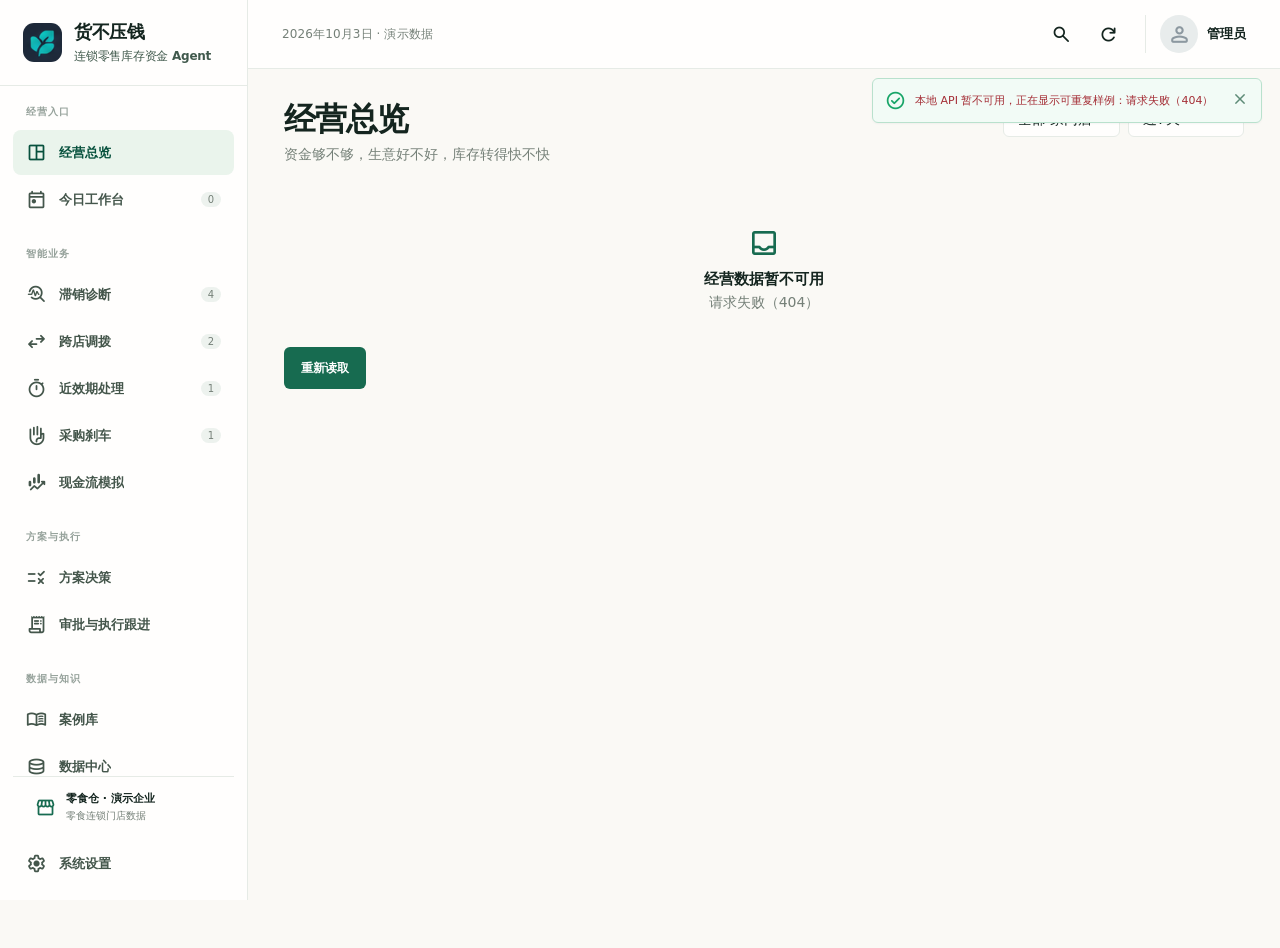
==== commit a4a70588: "Merge zmj backend delivery while preserving original frontend" ====
--- a/index.html
+++ b/index.html
@@ -6,9 +6,7 @@
     <meta name="description" content="货不压钱，连锁零售库存资金决策 Agent" />
     <title>货不压钱 · 经营总览</title>
     <link rel="icon" type="image/svg+xml" href="favicon.svg" />
-    <link rel="preconnect" href="https://fonts.googleapis.com" />
-    <link rel="preconnect" href="https://fonts.gstatic.com" crossorigin />
-    <link href="https://fonts.googleapis.com/css2?family=Material+Symbols+Rounded:opsz,wght,FILL,GRAD@20..48,400,0,0" rel="stylesheet" />
+    <link rel="preload" href="assets/fonts/material-symbols-rounded.woff2" as="font" type="font/woff2" crossorigin />
     <link rel="stylesheet" href="styles.css?v=20260920-diagnosis-workspace-v2" />
     <link rel="stylesheet" href="retail-app.css?v=20261003-right-back-links" />
     <link rel="stylesheet" href="retail-workbenches.css?v=20261003-right-back-links" />
--- a/styles.css
+++ b/styles.css
@@ -7,235 +7,1193 @@
 }
 
 :root {
-  color-scheme: light;
-  --navy: #17293d;
-  --navy-deep: #102033;
-  --ink: #182230;
-  --muted: #667085;
+  --navy-950: #102033;
+  --navy-900: #17293d;
+  --navy-800: #203850;
+  --ink-950: #182230;
+  --ink-800: #344054;
+  --ink-700: #475467;
+  --ink-600: #667085;
+  --ink-500: #667085;
+  --ink-400: #9aa7b6;
+  --surface: #ffffff;
+  --surface-subtle: #f8fafc;
+  --surface-blue: #f2f8ff;
   --page: #f6f8fb;
-  --surface: #fff;
-  --subtle: #f8fafc;
-  --line: #e0e6ee;
+  --line: #e7ecf2;
+  --line-strong: #d9e2ec;
   --blue: #3b5bdb;
   --blue-dark: #2f4cc9;
-  --blue-soft: #eef2ff;
-  --green: #13744b;
-  --green-soft: #edf8f1;
-  --amber: #965c0c;
-  --amber-soft: #fff8e9;
-  --red: #b52e38;
-  --red-soft: #fff1f2;
-  --sidebar-width: 232px;
-  font-family: "Segoe UI", "PingFang SC", "Microsoft YaHei", system-ui, sans-serif;
-  font-synthesis: none;
+  --cyan: #26d1cf;
+  --green: #18a568;
+  --green-soft: #eaf8f1;
+  --amber: #b45309;
+  --amber-soft: #fffbeb;
+  --red: #e33d45;
+  --red-soft: #fff0f1;
+  --violet: #665de6;
+  --violet-soft: #f0efff;
+  --shadow: 0 1px 2px rgba(16, 24, 40, 0.04);
+  --font: Inter, "SF Pro Display", "PingFang SC", "Microsoft YaHei", system-ui, sans-serif;
 }
 
 * { box-sizing: border-box; }
-[hidden] { display: none !important; }
-html { min-height: 100%; background: var(--page); }
-body { margin: 0; color: var(--ink); background: var(--page); font-size: 14px; line-height: 1.6; -webkit-font-smoothing: antialiased; }
-button, input, select, textarea { font: inherit; }
-button, a, input, select, textarea { -webkit-tap-highlight-color: transparent; }
-button { color: inherit; cursor: pointer; }
-button:disabled, input:disabled, select:disabled, textarea:disabled { cursor: not-allowed; }
-button:disabled { opacity: .5; }
-input, select, textarea { min-width: 0; max-width: 100%; }
-input:disabled, select:disabled, textarea:disabled { color: var(--muted); background: var(--subtle); }
-:focus-visible { outline: 3px solid var(--blue); outline-offset: 3px; }
-a { color: var(--blue); text-underline-offset: 3px; }
-button, a { touch-action: manipulation; }
-h1, h2, h3, p { margin-top: 0; }
-h2 { font-size: 18px; line-height: 1.4; }
-h3 { font-size: 15px; line-height: 1.5; }
-small { font-size: 12px; }
+html, body { min-height: 100%; }
+html { background: var(--page); }
+body { margin: 0; color: var(--ink-800); background: var(--page); font-family: var(--font); font-size: 14px; -webkit-font-smoothing: antialiased; }
+button, input, select, textarea { color: inherit; font: inherit; }
+button, a, select { -webkit-tap-highlight-color: transparent; }
+button { padding: 0; border: 0; cursor: pointer; }
+a { color: inherit; text-decoration: none; }
 strong, b { font-weight: 650; }
-img, svg { max-width: 100%; }
-pre, code { font-family: ui-monospace, "Cascadia Code", Consolas, monospace; font-size: 12px; }
-pre { max-width: 100%; max-height: 360px; overflow: auto; padding: 16px; border: 1px solid var(--line); border-radius: 8px; background: var(--subtle); white-space: pre-wrap; overflow-wrap: anywhere; }
-code { overflow-wrap: anywhere; }
-dl { margin: 0; }
-dd { margin: 3px 0 0; }
-dt { color: var(--muted); font-size: 12px; }
-fieldset { min-width: 0; margin: 0; padding: 0; border: 0; }
-legend { margin-bottom: 14px; padding: 0; font-size: 16px; font-weight: 650; }
-.material-symbols-rounded { display: inline-block; flex: 0 0 auto; font-family: "Material Symbols Rounded"; font-style: normal; font-weight: 400; font-size: 22px; font-feature-settings: "liga"; line-height: 1; white-space: nowrap; }
-.skip-link { position: fixed; z-index: 100; top: 10px; left: 12px; padding: 10px 16px; color: #fff; border-radius: 6px; background: var(--blue-dark); clip-path: inset(50%); pointer-events: none; }
-.skip-link:focus { clip-path: none; pointer-events: auto; }
-
-/* Application frame */
-.app-shell { min-height: 100dvh; }
-.sidebar { position: fixed; z-index: 40; inset: 0 auto 0 0; display: flex; width: var(--sidebar-width); flex-direction: column; color: #d4deea; background: var(--navy); }
-.brand { display: flex; min-height: 88px; align-items: center; gap: 12px; padding: 22px 24px; border-bottom: 1px solid #2b3d50; }
-.brand-mark { display: grid; width: 38px; height: 38px; place-items: center; color: #8fd7c1; border: 1px solid #476376; border-radius: 10px; font-size: 24px; }
-.brand strong, .brand small { display: block; }
-.brand strong { color: #fff; font-size: 19px; letter-spacing: .04em; }
-.brand small { margin-top: 2px; color: #a6b7ca; font-size: 11px; }
-.app-nav { min-height: 0; flex: 1; overflow-y: auto; padding: 23px 13px; scrollbar-width: thin; }
-.nav-label { margin: 0 13px 9px; color: #9bafc3; font-size: 11px; letter-spacing: .06em; }
-.nav-label-secondary { margin-top: 30px; }
-.app-nav a { display: flex; width: 100%; min-height: 46px; align-items: center; gap: 12px; margin: 3px 0; padding: 10px 13px; color: #d4deea; border: 1px solid transparent; border-radius: 7px; background: transparent; text-align: left; text-decoration: none; }
-.app-nav a:hover:not(:disabled) { color: #fff; background: #203850; }
-.app-nav a[aria-current="page"], .app-nav a.active { color: #fff; border-color: #40596f; background: #2c435b; }
-.app-nav a[aria-current="page"] .material-symbols-rounded, .app-nav a.active .material-symbols-rounded { color: #8fd7c1; }
-.app-nav a:focus-visible { outline-color: #b4c3ff; outline-offset: 1px; }
-.sidebar-note { padding: 22px 24px; border-top: 1px solid #2b3d50; }
-.sidebar-note .badge { color: #b8e1d4; border-color: #415c62; background: #233e48; }
-.sidebar-note p { margin: 12px 0 0; color: #a6b7ca; font-size: 11px; line-height: 1.8; }
-.app-main { min-width: 0; min-height: 100dvh; margin-left: var(--sidebar-width); }
-.topbar { display: flex; min-height: 65px; align-items: center; justify-content: space-between; gap: 16px; padding: 12px 36px; border-bottom: 1px solid var(--line); background: var(--surface); }
-.topbar-start { display: flex; min-width: 0; align-items: center; gap: 12px; }
-.topbar-title { color: var(--muted); font-size: 13px; }
-.demo-label { display: inline-flex; align-items: center; gap: 6px; color: var(--muted); font-size: 12px; white-space: nowrap; }
-.demo-label .material-symbols-rounded { color: var(--green); font-size: 18px; }
-.icon-button { display: inline-grid; width: 40px; height: 40px; flex: 0 0 auto; place-items: center; border: 1px solid var(--line); border-radius: 7px; background: var(--surface); }
-#nav-toggle { display: none; }
-.nav-close { display: none; margin-left: auto; color: #d4deea; border-color: #476376; background: transparent; }
-.nav-backdrop { display: none; }
-.workspace { width: 100%; max-width: 1320px; min-width: 0; margin: 0 auto; padding: 36px; }
-.workspace > *, #page-content { min-width: 0; }
-.page-header { margin-bottom: 24px; }
-.eyebrow { margin-bottom: 8px; color: var(--muted); font-size: 11px; letter-spacing: .1em; }
-.page-header h1 { margin: 0 0 9px; color: var(--ink); font-size: 28px; line-height: 1.35; letter-spacing: -.02em; }
-.page-header > p:last-child { max-width: 820px; margin-bottom: 0; color: var(--muted); }
-.workspace-footer { margin-top: 30px; color: var(--muted); font-size: 11px; }
-
-/* Forms own their layout; business fields are rendered from the contract. */
-.workspace-form, .result-card, .scenario-card { padding: 24px; border: 1px solid var(--line); border-radius: 10px; background: var(--surface); }
-.workspace-form { margin: 0 0 22px; }
-.form-grid { display: grid; grid-template-columns: repeat(2, minmax(0, 1fr)); gap: 18px 22px; }
-.field { display: flex; min-width: 0; flex-direction: column; gap: 7px; }
-.field-wide, .form-section, .form-actions { grid-column: 1 / -1; }
-.field > label, .field > span:first-child { font-size: 13px; font-weight: 600; }
-.field small, .field .hint, .form-section > p { margin: 0; color: var(--muted); font-size: 12px; font-weight: 400; }
-.field input:not([type="checkbox"]):not([type="radio"]), .field select, .field textarea { width: 100%; min-height: 42px; padding: 10px 12px; color: var(--ink); border: 1px solid #cbd5e1; border-radius: 6px; background: var(--surface); line-height: 1.5; }
-.field input[type="checkbox"], .field input[type="radio"] { width: 17px; height: 17px; flex: 0 0 auto; margin: 3px 7px 3px 0; accent-color: var(--blue); }
-.field textarea { min-height: 110px; resize: vertical; }
-.checkbox-field { display: flex; gap: 8px; margin-top: 16px; flex-direction: row; align-items: center; }
-.form-hint, .muted { color: var(--muted); font-size: 12px; }
-.form-hint { margin: 12px 0 0; }
-.form-section > .secondary-button { margin-top: 14px; }
-.field input[aria-invalid="true"], .field select[aria-invalid="true"], .field textarea[aria-invalid="true"] { border-color: var(--red); }
-.form-section { margin-top: 22px; }
-.form-section + .form-section { margin-top: 22px; padding-top: 22px; border-top: 1px solid var(--line); }
-.form-section h2, .form-section h3 { margin-bottom: 14px; }
-.form-section > p { margin-bottom: 16px; }
-.form-actions { display: flex; align-items: center; flex-wrap: wrap; gap: 10px; }
-.form-actions { margin-top: 22px; padding-top: 20px; border-top: 1px solid var(--line); }
-.form-actions p { width: 100%; margin: 0; color: var(--muted); font-size: 12px; }
-.primary-button, .secondary-button, .danger-button { display: inline-flex; min-height: 42px; max-width: 100%; align-items: center; justify-content: center; gap: 7px; padding: 9px 17px; border: 1px solid transparent; border-radius: 6px; font-size: 13px; font-weight: 600; line-height: 1.5; text-align: center; text-decoration: none; overflow-wrap: anywhere; }
-.primary-button { color: #fff; border-color: var(--blue); background: var(--blue); }
-.primary-button:hover:not(:disabled) { border-color: var(--blue-dark); background: var(--blue-dark); }
-.secondary-button { color: #344054; border-color: #cbd5e1; background: var(--surface); }
-.secondary-button:hover:not(:disabled) { color: var(--blue-dark); border-color: #acbbed; background: var(--blue-soft); }
-.danger-button { color: var(--red); border-color: #eab8bf; background: var(--surface); }
-.danger-button:hover:not(:disabled) { background: var(--red-soft); }
-
-/* Request and validation states remain distinct from business results. */
-.status-panel { margin-bottom: 20px; padding: 15px 18px; border: 1px solid var(--line); border-radius: 8px; background: var(--surface); overflow-wrap: anywhere; }
-.status-panel p { margin: 6px 0 0; }
-.status-panel strong { display: block; }
-.status-panel .primary-button, .status-panel .secondary-button { margin-top: 10px; }
-.status-panel.is-loading { color: #354a99; border-color: #cbd6f8; background: var(--blue-soft); }
-.status-panel.is-error { color: var(--red); border-color: #edc1c6; background: var(--red-soft); }
-.status-panel.is-warning { color: var(--amber); border-color: #ead9ae; background: var(--amber-soft); }
-.status-panel.is-success { color: var(--green); border-color: #c4e3d0; background: var(--green-soft); }
-#connection-status { font-size: 12px; }
-#page-status:empty { display: none; }
-#page-content { display: grid; gap: 20px; }
-.toast { position: fixed; z-index: 80; right: 24px; bottom: 24px; max-width: min(420px, calc(100vw - 32px)); padding: 13px 18px; color: #fff; border: 1px solid #40566e; border-radius: 8px; background: var(--navy-deep); font-size: 13px; overflow-wrap: anywhere; box-shadow: 0 4px 18px #1020331f; }
-
-/* Returned evidence, steps, calculations, and recommendations */
-.workflow-status { display: flex; flex-wrap: wrap; align-items: baseline; gap: 10px 18px; padding: 16px 0; border-bottom: 1px solid var(--line); }
-.workflow-status > span, .workflow-status > small { color: var(--muted); font-size: 12px; }
-.workflow-status > strong { color: var(--ink); }
-.workflow-status > small { flex-basis: 100%; }
-.decision-line { font-size: 17px; font-weight: 600; }
-.cash-summary, .export-controls { margin-top: 24px; padding-top: 20px; border-top: 1px solid var(--line); }
-.cash-summary h3, .export-controls h3 { margin: 0 0 12px; }
-.work-list { margin-top: 20px; }
-.work-item { display: grid; grid-template-columns: minmax(0, 1fr) auto; align-items: center; gap: 18px; padding: 24px 0; border-top: 1px solid var(--line); }
-.work-item h3 { margin: 10px 0; font-size: 16px; }
-.work-item p { margin: 8px 0 0; }
-.work-item-meta { display: flex; flex-wrap: wrap; gap: 12px; color: var(--muted); font-size: 12px; }
-.feedback-review h3 { margin: 28px 0 14px; padding-top: 18px; border-top: 1px solid var(--line); }
-.feedback-review textarea[readonly] { background: var(--subtle); }
-.feedback-review .checkbox-field { margin-top: 24px; }
-.result-card, .scenario-card { min-width: 0; overflow-wrap: anywhere; }
-.text-button { padding: 3px 0; color: var(--blue-dark); border: 0; background: transparent; text-align: left; text-decoration: underline; text-underline-offset: 3px; }
-.detail-list { padding-left: 20px; }
-.details-grid .details-grid { grid-template-columns: minmax(0, 1fr); margin: 8px 0; padding-left: 12px; border-left: 2px solid var(--line); }
-.form-actions [aria-pressed="true"] { color: var(--blue-dark); border-color: var(--blue); background: var(--blue-soft); }
-.metric-grid { display: grid; grid-template-columns: repeat(auto-fit, minmax(min(100%, 160px), 1fr)); gap: 12px; margin: 18px 0; }
-.metric { min-width: 0; padding: 16px; border-radius: 7px; background: var(--subtle); }
-.metric > p, .metric > small, .metric > label, .metric > span { display: block; margin: 0 0 8px; color: var(--muted); font-size: 12px; }
-.metric .value { display: block; color: var(--ink); font-size: 24px; font-weight: 650; font-variant-numeric: tabular-nums; line-height: 1.4; }
-.metric .unit { margin-left: 4px; color: var(--muted); font-size: 12px; font-weight: 400; }
-.metric .value + p { margin: 8px 0 0; }
-.warning-list { margin: 12px 0 0; padding-left: 22px; }
-.warning-list li { padding-left: 3px; overflow-wrap: anywhere; }
-.warning-list li + li { margin-top: 10px; }
-.warning-list { color: var(--amber); }
-.badge { display: inline-flex; max-width: 100%; align-items: center; padding: 3px 9px; color: #475467; border: 1px solid var(--line); border-radius: 5px; background: var(--subtle); font-size: 11px; font-weight: 500; line-height: 1.6; overflow-wrap: anywhere; }
-.details-grid { display: grid; grid-template-columns: repeat(2, minmax(0, 1fr)); gap: 16px 22px; margin: 18px 0; }
-.details-grid > * { min-width: 0; overflow-wrap: anywhere; }
-details { min-width: 0; margin-top: 14px; }
-summary { width: fit-content; max-width: 100%; padding: 5px 0; color: var(--blue-dark); cursor: pointer; font-size: 13px; font-weight: 600; }
-details[open] > summary { margin-bottom: 10px; }
-.table-wrap { max-width: 100%; overflow: auto; margin: 18px 0; border: 1px solid var(--line); border-radius: 7px; scrollbar-width: thin; }
-.data-table { width: 100%; min-width: 560px; border-collapse: collapse; font-size: 12px; text-align: left; }
-.data-table th, .data-table td { padding: 12px 14px; border-bottom: 1px solid var(--line); vertical-align: top; overflow-wrap: anywhere; }
-.data-table th { color: #475467; background: var(--subtle); font-size: 11px; font-weight: 600; white-space: nowrap; }
-.data-table tr:last-child td { border-bottom: 0; }
-.data-table td p { margin: 0; }
-.data-table td p + p { margin-top: 5px; }
-
-@media (max-width: 1100px) {
-  :root { --sidebar-width: 210px; }
-  .brand { padding-right: 18px; padding-left: 18px; }
-  .workspace { padding: 28px; }
-  .topbar { padding-right: 28px; padding-left: 28px; }
-}
-@media (max-width: 800px) {
-  .sidebar { width: min(280px, calc(100vw - 60px)); visibility: hidden; transform: translateX(-100%); }
-  body.nav-open { overflow: hidden; }
-  body.nav-open .sidebar { visibility: visible; transform: translateX(0); }
-  .nav-backdrop { position: fixed; z-index: 35; inset: 0; width: 100%; height: 100%; padding: 0; border: 0; background: #10203380; }
-  body.nav-open .nav-backdrop { display: block; }
+.material-symbols-rounded { font-family: "Material Symbols Rounded"; font-weight: 400; font-style: normal; display: inline-block; white-space: nowrap; word-wrap: normal; direction: ltr; letter-spacing: normal; text-transform: none; font-feature-settings: "liga"; -webkit-font-smoothing: antialiased; font-size: 21px; font-variation-settings: "FILL" 0, "wght" 400, "GRAD" 0, "opsz" 24; line-height: 1; }
+
+.app-shell { min-height: 100vh; }
+.sidebar {
+  position: fixed;
+  inset: 0 auto 0 0;
+  z-index: 30;
+  display: flex;
+  width: 210px;
+  flex-direction: column;
+  color: var(--ink-700);
+  background: #fff;
+  border-right: 1px solid #e4edf6;
+}
+.brand {
+  display: flex;
+  height: 68px;
+  flex: 0 0 auto;
+  align-items: center;
+  gap: 11px;
+  padding: 0 17px;
+  border-bottom: 1px solid #eaf0f7;
+}
+.brand img { width: 35px; height: 35px; }
+.brand span, .profile span:nth-child(2) { min-width: 0; }
+.brand strong, .brand small { display: block; white-space: nowrap; }
+.brand strong { color: var(--ink-950); font-size: 15px; letter-spacing: -.02em; }
+.brand small { margin-top: 4px; color: var(--ink-500); font-size: 10px; }
+.primary-nav { display: block; min-height: 0; flex: 1; overflow-y: auto; padding: 10px 8px 16px; scrollbar-width: thin; scrollbar-color: rgba(255,255,255,.18) transparent; }
+.nav-group { display: grid; gap: 2px; }
+.nav-group + .nav-group { margin-top: 13px; }
+.nav-group-label { padding: 0 13px 5px; color: var(--ink-400); font-size: 9px; font-weight: 650; letter-spacing: .06em; }
+.primary-nav a, .settings-link {
+  position: relative;
+  display: flex;
+  height: 38px;
+  align-items: center;
+  gap: 12px;
+  padding: 0 13px;
+  color: var(--ink-600);
+  border-radius: 6px;
+  transition: background .16s ease, color .16s ease;
+}
+.primary-nav a:hover, .settings-link:hover { color: var(--blue); background: #f3f8ff; }
+.primary-nav a.active { color: var(--blue); background: #eaf4ff; }
+.primary-nav a.active::before { display: none; }
+.primary-nav a b, .settings-link b { overflow: hidden; font-size: 12px; font-weight: 550; text-overflow: ellipsis; white-space: nowrap; }
+.primary-nav a i { min-width: 20px; margin-left: auto; padding: 2px 6px; color: var(--ink-500); border-radius: 9px; background: #f0f4f8; font-size: 10px; font-style: normal; text-align: center; }
+.primary-nav a.active i { color: var(--blue); background: #ddebff; }
+.settings-link { margin: 0 8px 14px; flex: 0 0 auto; }
+.agent-nav-group a[data-route="slow-diagnosis"] > .material-symbols-rounded { color: #347fda; }
+.agent-nav-group a[data-route="transfer"] > .material-symbols-rounded { color: #169b95; }
+.agent-nav-group a[data-route="expiry-rescue"] > .material-symbols-rounded { color: #d98613; }
+.agent-nav-group a[data-route="procurement-brake"] > .material-symbols-rounded { color: #d94a54; }
+.agent-nav-group a[data-route="simulation"] > .material-symbols-rounded { color: #665de6; }
+.agent-nav-group a.active > .material-symbols-rounded { color: var(--blue); }
+
+.app-main { min-height: 100vh; margin-left: 210px; }
+.topbar {
+  position: sticky;
+  top: 0;
+  z-index: 20;
+  display: flex;
+  height: 68px;
+  align-items: center;
+  gap: 22px;
+  padding: 0 22px 0 18px;
+  background: rgba(255,255,255,.98);
+  border-bottom: 1px solid var(--line);
+}
+.mobile-nav { display: none; color: var(--ink-700); background: transparent; }
+.region-select {
+  display: flex;
+  height: 42px;
+  min-width: 145px;
+  align-items: center;
+  justify-content: space-between;
+  padding: 0 13px;
+  color: var(--ink-800);
+  border: 1px solid var(--line);
+  border-radius: 7px;
+  background: #fff;
+  font-weight: 600;
+}
+.region-select .material-symbols-rounded { font-size: 18px; color: var(--ink-500); }
+.region-select .material-symbols-rounded:first-child { color: var(--blue); font-size: 17px; }
+.region-select select { min-width: 0; flex: 1; padding: 0; color: var(--ink-800); border: 0; outline: 0; appearance: none; background: transparent; font-weight: 650; cursor: pointer; }
+.global-search {
+  display: flex;
+  width: min(590px, 42vw);
+  height: 42px;
+  align-items: center;
+  gap: 10px;
+  padding: 0 12px;
+  border: 1px solid var(--line);
+  border-radius: 7px;
+  background: var(--surface-subtle);
+}
+.global-search > .material-symbols-rounded { color: var(--ink-600); }
+.global-search input { min-width: 0; flex: 1; border: 0; outline: 0; background: transparent; font-size: 13px; }
+.global-search input::placeholder { color: var(--ink-500); }
+.global-search:focus-within { border-color: #8bbcf1; background: #fff; box-shadow: 0 0 0 3px rgba(35,124,230,.1); }
+.global-search kbd { padding: 3px 6px; color: var(--ink-500); border: 1px solid var(--line); border-radius: 4px; background: #fff; font: 11px var(--font); }
+.top-actions { display: flex; margin-left: auto; align-items: center; gap: 7px; }
+.top-actions > button { position: relative; display: grid; width: 36px; height: 36px; place-items: center; color: var(--ink-700); border-radius: 6px; background: transparent; }
+.top-actions > button:hover { background: var(--surface-subtle); }
+.data-status { margin-right: 2px; color: var(--ink-500); font-size: 11px; white-space: nowrap; }
+.notification-button i { position: absolute; top: 2px; right: 1px; display: grid; width: 16px; height: 16px; place-items: center; color: #fff; border: 2px solid #fff; border-radius: 50%; background: var(--red); font-size: 8px; font-style: normal; }
+.profile { display: flex; align-items: center; gap: 9px; margin-left: 8px; padding-left: 14px; border-left: 1px solid var(--line); }
+.profile-avatar { display: grid; width: 38px; height: 38px; place-items: center; color: var(--navy-900); border-radius: 50%; background: #e9eef8; font-size: 16px; font-weight: 700; }
+.profile strong, .profile small { display: block; white-space: nowrap; }
+.profile strong { color: var(--ink-950); font-size: 13px; }
+.profile small { margin-top: 3px; color: var(--ink-500); font-size: 10px; }
+.profile > .material-symbols-rounded { color: var(--ink-500); font-size: 17px; }
+
+.workspace { padding: 28px; }
+.module-view { display: none; min-height: calc(100vh - 100px); }
+.module-view.active { display: block; }
+.panel, .focused-surface, .status-banner { border: 1px solid var(--line); border-radius: 7px; background: var(--surface); }
+.risk-layout { display: grid; min-height: calc(100vh - 100px); grid-template-columns: minmax(305px, 350px) minmax(430px, 1fr) minmax(295px, 330px); gap: 12px; }
+.inbox-pane, .case-pane, .agent-pane { min-width: 0; overflow: hidden; }
+.inbox-pane { display: flex; flex-direction: column; }
+.pane-heading { padding: 19px 14px 8px; }
+.eyebrow { margin: 0 0 5px; color: var(--blue); font-size: 9px; font-weight: 700; letter-spacing: .12em; }
+.pane-heading h1, .module-header h1 { margin: 0; color: var(--ink-950); font-size: 25px; line-height: 1.2; letter-spacing: -.025em; }
+.pane-heading p:not(.eyebrow), .module-header p:not(.eyebrow) { margin: 6px 0 0; color: var(--ink-600); font-size: 11px; line-height: 1.5; }
+.inbox-heading { display: flex; align-items: flex-start; justify-content: space-between; gap: 12px; }
+.icon-button { display: grid; width: 32px; height: 32px; margin-top: 4px; place-items: center; color: var(--ink-600); border-radius: 5px; background: transparent; }
+.icon-button:hover { background: var(--surface-subtle); }
+.inbox-meta { padding: 9px 14px; color: var(--ink-500); font-size: 10px; }
+.queue-tabs { display: flex; gap: 22px; padding: 0 14px; border-bottom: 1px solid var(--line); }
+.queue-tabs button { position: relative; height: 37px; color: var(--ink-600); background: transparent; font-size: 12px; }
+.queue-tabs button.active { color: var(--blue); font-weight: 650; }
+.queue-tabs button.active::after { position: absolute; right: 0; bottom: -1px; left: 0; height: 2px; background: var(--blue); content: ""; }
+.queue-tabs b { margin-left: 3px; font-size: inherit; }
+.filter-row { display: grid; grid-template-columns: .85fr 1.15fr 1.05fr; gap: 6px; padding: 12px 10px; border-bottom: 1px solid var(--line); }
+.filter-row select { min-width: 0; height: 34px; padding: 0 25px 0 9px; color: var(--ink-700); border: 1px solid var(--line); border-radius: 5px; outline: 0; background: #fff; font-size: 10px; }
+.risk-list { flex: 1; }
+.risk-item { position: relative; display: grid; width: 100%; min-height: 111px; grid-template-columns: 44px minmax(0,1fr) auto; gap: 9px; padding: 15px 13px; border-bottom: 1px solid var(--line); background: #fff; text-align: left; transition: background .15s ease; }
+.risk-item:hover { background: #fbfdff; }
+.risk-item.selected { background: var(--surface-blue); box-shadow: inset 3px 0 0 var(--blue); }
+.risk-priority { display: grid; height: 30px; place-items: center; color: var(--amber); border-radius: 5px; background: var(--amber-soft); font-size: 10px; font-weight: 700; }
+.risk-priority.urgent { color: var(--red); background: var(--red-soft); }
+.risk-copy { min-width: 0; }
+.risk-copy strong, .risk-copy span, .risk-copy small { display: block; }
+.risk-copy strong { overflow: hidden; color: var(--ink-950); font-size: 13px; text-overflow: ellipsis; white-space: nowrap; }
+.risk-copy span { margin-top: 3px; color: var(--ink-600); font-size: 11px; }
+.risk-copy small { margin-top: 9px; overflow: hidden; color: var(--ink-700); font-size: 11px; text-overflow: ellipsis; white-space: nowrap; }
+.risk-meta { text-align: right; }
+.risk-meta strong, .risk-meta span, .risk-meta small { display: block; }
+.risk-meta strong { color: var(--ink-950); font-size: 13px; }
+.risk-meta span { margin-top: 3px; color: var(--ink-500); font-size: 9px; }
+.risk-meta small { margin-top: 18px; color: var(--red); font-size: 9px; }
+.risk-evidence { position: absolute; right: 58px; bottom: 13px; padding: 3px 6px; color: var(--ink-600); border-radius: 4px; background: #f2f5f8; font-size: 9px; }
+.list-footer { display: flex; height: 54px; flex: 0 0 auto; align-items: center; justify-content: space-between; padding: 0 14px; color: var(--ink-600); font-size: 10px; }
+.list-footer div { display: flex; gap: 5px; }
+.list-footer button { display: grid; width: 30px; height: 30px; place-items: center; color: var(--ink-500); border: 1px solid var(--line); border-radius: 5px; background: #fff; }
+.list-footer button.current { color: var(--blue); border-color: #72a9e8; }
+.list-footer button .material-symbols-rounded { font-size: 17px; }
+
+.case-pane { display: flex; flex-direction: column; }
+.case-header { padding: 21px 24px 14px; }
+.mobile-back { display: none; align-items: center; gap: 5px; margin-bottom: 12px; color: var(--blue); background: transparent; font-size: 11px; }
+.mobile-back .material-symbols-rounded { font-size: 17px; }
+.case-kicker { display: flex; align-items: center; justify-content: space-between; color: var(--ink-500); font-size: 10px; }
+.priority-badge { padding: 5px 8px; color: var(--amber); border-radius: 5px; background: var(--amber-soft); font-size: 10px; font-weight: 700; }
+.priority-badge.urgent { color: var(--red); background: var(--red-soft); }
+.case-title-row { display: flex; align-items: flex-start; justify-content: space-between; gap: 15px; margin-top: 9px; }
+.case-title-row h2 { margin: 0; color: var(--ink-950); font-size: 22px; line-height: 1.25; letter-spacing: -.02em; }
+.case-title-row p { display: flex; align-items: center; gap: 10px; margin: 9px 0 0; color: var(--ink-600); font-size: 11px; }
+.case-title-row p i { width: 1px; height: 11px; background: var(--line); }
+.agent-toggle { display: none; align-items: center; gap: 5px; padding: 7px 9px; color: var(--blue); border: 1px solid #bad5f3; border-radius: 5px; background: var(--surface-blue); font-size: 10px; white-space: nowrap; }
+.agent-toggle .material-symbols-rounded { font-size: 16px; }
+.case-steps { display: grid; margin: 0 24px; padding: 13px 0 17px; grid-template-columns: repeat(5, 1fr); list-style: none; border-bottom: 1px solid var(--line); }
+.case-steps li { position: relative; display: grid; justify-items: center; gap: 7px; color: var(--ink-500); font-size: 10px; }
+.case-steps li:not(:last-child)::after { position: absolute; top: 13px; left: calc(50% + 17px); width: calc(100% - 34px); height: 1px; background: var(--line); content: ""; }
+.case-steps li.done::after { background: var(--blue); }
+.case-steps li > span { position: relative; z-index: 1; display: grid; width: 28px; height: 28px; place-items: center; border-radius: 50%; background: #edf2f7; font-size: 11px; }
+.case-steps li.done span { color: var(--blue); background: #dceefe; }
+.case-steps li.active span { color: #fff; background: var(--blue); }
+.case-steps li.active b { color: var(--blue); }
+.case-steps .material-symbols-rounded { font-size: 17px; }
+.case-content { flex: 1; overflow: auto; padding: 22px 24px; }
+.content-section + .content-section { margin-top: 21px; }
+.content-section > header h3 { margin: 0; color: var(--ink-950); font-size: 15px; }
+.content-section > header p { margin: 5px 0 0; color: var(--ink-600); font-size: 11px; line-height: 1.5; }
+.fact-block { margin-top: 13px; padding: 14px 16px 0; border: 1px solid var(--line); border-radius: 6px; background: #fbfcfe; }
+.fact-label { margin: 0; color: var(--ink-950); font-size: 14px; font-weight: 650; }
+.fact-copy { margin: 6px 0 15px; color: var(--ink-700); font-size: 12px; line-height: 1.6; }
+.fact-metrics { display: grid; margin: 0 -16px; grid-template-columns: repeat(3, 1fr); border-top: 1px dashed var(--line-strong); }
+.fact-metrics div { padding: 13px 16px; }
+.fact-metrics div + div { border-left: 1px solid var(--line); }
+.fact-metrics span, .fact-metrics strong { display: block; }
+.fact-metrics span { color: var(--ink-500); font-size: 10px; }
+.fact-metrics strong { margin-top: 5px; color: var(--ink-950); font-size: 15px; }
+.evidence-list { display: grid; gap: 7px; margin-top: 13px; }
+.evidence-row { display: grid; min-height: 62px; grid-template-columns: 25px minmax(0,1fr) auto auto; align-items: center; gap: 10px; padding: 8px 12px; border: 1px solid var(--line); border-radius: 6px; background: #fff; }
+.evidence-state { display: grid; width: 19px; height: 19px; place-items: center; color: var(--red); border: 2px solid currentColor; border-radius: 50%; }
+.evidence-state.complete { color: var(--green); border: 0; }
+.evidence-state .material-symbols-rounded { font-size: 19px; }
+.evidence-name { min-width: 0; }
+.evidence-name strong, .evidence-name small { display: block; }
+.evidence-name strong { color: var(--ink-800); font-size: 12px; }
+.evidence-name small { margin-top: 3px; color: var(--ink-500); font-size: 10px; }
+.evidence-badge { padding: 4px 7px; color: var(--amber); border-radius: 5px; background: var(--amber-soft); font-size: 10px; font-weight: 650; }
+.evidence-badge.complete { color: var(--green); background: var(--green-soft); }
+.evidence-action { padding: 5px 8px; color: var(--ink-700); border: 1px solid var(--line-strong); border-radius: 5px; background: #fff; font-size: 10px; }
+.evidence-action:hover { color: var(--blue); border-color: #96bfea; }
+.note-section { position: relative; margin-top: 19px; }
+.note-section label { display: block; margin-bottom: 7px; color: var(--ink-800); font-size: 11px; font-weight: 650; }
+.note-section label span { color: var(--ink-500); font-weight: 400; }
+.note-section textarea { width: 100%; height: 82px; padding: 10px 12px 23px; color: var(--ink-700); border: 1px solid var(--line-strong); border-radius: 6px; outline: 0; resize: vertical; font-size: 10px; line-height: 1.5; }
+.note-section textarea:focus { border-color: #8bbcf1; box-shadow: 0 0 0 3px rgba(35,124,230,.08); }
+.note-section textarea::placeholder { color: var(--ink-400); }
+.char-count { position: absolute; right: 10px; bottom: 9px; color: var(--ink-400); font-size: 9px; }
+
+.agent-pane { display: flex; flex-direction: column; background: #fbfcff; }
+.agent-header { display: flex; min-height: 77px; align-items: center; gap: 11px; padding: 14px 16px; border-bottom: 1px solid var(--line); background: #fff; }
+.agent-mark { display: grid; width: 40px; height: 40px; place-items: center; color: var(--blue); border-radius: 50%; background: #eaf4ff; }
+.agent-mark .material-symbols-rounded { font-size: 24px; }
+.agent-header h2, .agent-header p { margin: 0; }
+.agent-header h2 { color: var(--ink-950); font-size: 16px; }
+.agent-header p { margin-top: 4px; color: var(--ink-500); font-size: 10px; }
+.agent-header > button { display: none; margin-left: auto; color: var(--ink-500); background: transparent; }
+.agent-content { flex: 1; overflow: auto; padding: 14px 12px; }
+.agent-section { padding: 15px; border: 1px solid var(--line); border-radius: 6px; background: #fff; }
+.agent-section + .agent-section { margin-top: 10px; }
+.agent-section-title { display: flex; align-items: center; gap: 9px; }
+.agent-section-title h3 { margin: 0; color: var(--ink-950); font-size: 13px; }
+.agent-icon { display: grid; width: 31px; height: 31px; place-items: center; border-radius: 6px; }
+.agent-icon .material-symbols-rounded { font-size: 18px; }
+.agent-icon.blue { color: var(--blue); background: #eaf4ff; }
+.agent-icon.violet { color: var(--violet); background: var(--violet-soft); }
+.agent-icon.green { color: var(--green); background: var(--green-soft); }
+.agent-section > p { margin: 10px 0 0; color: var(--ink-700); font-size: 12px; line-height: 1.7; }
+.suggestion-box { margin-top: 11px; padding: 12px; border: 1px solid #bfd9f4; border-radius: 6px; background: var(--surface-blue); }
+.suggestion-box strong { color: var(--ink-950); font-size: 13px; line-height: 1.45; }
+.suggestion-box p { margin: 6px 0 0; color: var(--ink-600); font-size: 11px; line-height: 1.55; }
+.expected-effect { margin-top: 15px; padding-top: 13px; border-top: 1px solid var(--line); }
+.expected-effect h4 { margin: 0 0 10px; color: var(--ink-700); font-size: 11px; }
+.expected-effect div { display: flex; justify-content: space-between; gap: 10px; padding: 5px 0; font-size: 11px; }
+.expected-effect div span { color: var(--ink-600); }
+.expected-effect div strong { color: var(--ink-950); }
+.agent-actions { padding: 12px; border-top: 1px solid var(--line); background: #fff; }
+.primary-action, .secondary-action { display: inline-flex; height: 42px; align-items: center; justify-content: center; gap: 7px; padding: 0 17px; border-radius: 6px; font-size: 12px; font-weight: 650; }
+.primary-action { color: #fff; background: var(--blue); }
+.primary-action:hover { background: var(--blue-dark); }
+.primary-action:disabled { cursor: not-allowed; opacity: .45; }
+.primary-action .material-symbols-rounded { font-size: 18px; }
+.agent-actions .primary-action { width: 100%; }
+.secondary-action { color: var(--blue); border: 1px solid #9fc5ed; background: #fff; }
+.secondary-action:hover { background: var(--surface-blue); }
+.text-action { display: block; margin: 12px auto 2px; color: var(--blue); background: transparent; font-size: 10px; }
+
+.module-view:not(.risk-module) { padding: 10px 10px 40px; }
+.module-header { display: flex; align-items: flex-end; justify-content: space-between; gap: 20px; max-width: 1120px; margin: 22px auto 18px; }
+.module-header h1 { font-size: 29px; }
+.module-header p:not(.eyebrow) { font-size: 12px; }
+.module-header:has(.page-back) { justify-content: flex-start; }
+.module-header .page-back + div { margin-right: auto; }
+.page-back { display: inline-flex; align-items: center; gap: 4px; padding: 6px 0; color: var(--ink-600); cursor: pointer; border: 0; background: transparent; font-size: 11px; }
+.page-back .material-symbols-rounded { font-size: 16px; }
+.page-back:hover { color: var(--blue); }
+.summary-strip { display: grid; max-width: 1120px; margin: 0 auto 16px; grid-template-columns: repeat(3, 1fr); border: 1px solid var(--line); border-radius: 7px; background: #fff; }
+.summary-strip div { padding: 19px 22px; }
+.summary-strip div + div { border-left: 1px solid var(--line); }
+.summary-strip span, .summary-strip strong { display: block; }
+.summary-strip span { color: var(--ink-600); font-size: 11px; }
+.summary-strip strong { margin-top: 7px; color: var(--ink-950); font-size: 23px; }
+.today-summary small { display: block; min-height: 24px; margin-top: 5px; color: var(--ink-500); font-size: 9px; line-height: 1.35; }
+.summary-strip-four { grid-template-columns: repeat(4, 1fr); }
+.summary-status { font-size: 16px !important; }
+.focused-surface, .status-banner, .simulation-layout { max-width: 1120px; margin: 0 auto; }
+.focused-surface { padding: 20px; }
+.focused-surface > h2, .surface-toolbar h2 { margin: 0; color: var(--ink-950); font-size: 16px; }
+.surface-toolbar > div > p { margin: 5px 0 0; color: var(--ink-500); font-size: 10px; }
+.text-link { color: var(--blue); background: transparent; font-size: 11px; font-weight: 650; }
+
+.overview-layout { display: grid; max-width: 1120px; margin: 0 auto; grid-template-columns: minmax(0, 1.35fr) minmax(300px, .8fr); gap: 14px; }
+.overview-layout { grid-template-columns: minmax(0, 1.45fr) minmax(280px, .75fr); align-items: start; }
+.operating-summary-strip div small { display: block; margin-top: 4px; color: var(--ink-500); font-size: 9px; }
+.store-overview-head, .store-overview-row { display: grid; grid-template-columns: 1.55fr .6fr .8fr .65fr .55fr .65fr .65fr; gap: 8px; align-items: center; padding: 9px 10px; }
+.store-overview-head { color: var(--ink-500); border: 1px solid var(--line); border-bottom: 0; border-radius: 5px 5px 0 0; background: var(--surface-subtle); font-size: 9px; font-weight: 700; }
+.store-overview-list { max-height: 505px; overflow: auto; border: 1px solid var(--line); border-radius: 0 0 5px 5px; }
+.store-overview-row { border-top: 1px solid var(--line); color: var(--ink-650); font-size: 10px; }
+.store-overview-row:first-child { border-top: 0; }.store-overview-row strong, .store-overview-row b { color: var(--ink-800); font-size: 10px; }.store-overview-row b { font-weight: 700; }
+.inventory-structure { display: grid; overflow: hidden; border: 1px solid var(--line); border-radius: 6px; }
+.inventory-structure > div { display: grid; grid-template-columns: 1fr auto; gap: 4px 10px; padding: 12px; border-bottom: 1px solid var(--line); }.inventory-structure > div:last-child { border-bottom: 0; }.inventory-structure span { color: var(--ink-600); font-size: 10px; }.inventory-structure strong { color: var(--ink-900); font-size: 17px; }.inventory-structure small { grid-column: 1 / -1; color: var(--ink-500); font-size: 9px; }
+.overview-links { display: grid; margin-top: 12px; border-top: 1px solid var(--line); }.overview-links a { display: flex; align-items: center; justify-content: space-between; padding: 10px 0; color: var(--blue); border-bottom: 1px solid var(--line); font-size: 11px; }.overview-links .material-symbols-rounded { font-size: 15px; }
+.agent-health-card { grid-column: 2; }.agent-health-list { display: grid; gap: 10px; }.agent-health-list div { display: grid; grid-template-columns: 8px 1fr auto; align-items: center; gap: 7px; color: var(--ink-700); font-size: 10px; }.agent-health-list i { width: 7px; height: 7px; border-radius: 50%; background: #35a979; box-shadow: 0 0 0 3px #e4f5ed; }.agent-health-list small { color: #2c8b64; font-size: 9px; }
+
+/* 经营总览：用统一边界、白卡和靛蓝数据强调形成阅读顺序。 */
+.module-view[data-view="overview"] { padding: 0 0 40px; }
+.overview-priority-grid { display: grid; max-width: none; margin: 0 0 20px; grid-template-columns: repeat(2, minmax(0, 1fr)); gap: 20px; }
+.overview-priority-card { display: flex; min-height: 140px; flex-direction: column; justify-content: space-between; padding: 24px; border: 1px solid #e7ecf2; border-radius: 12px; background: #fff; box-shadow: 0 1px 2px rgba(16, 24, 40, .035); }
+.overview-priority-card small, .overview-priority-card strong, .overview-priority-card em { display: block; }
+.overview-priority-card small { display: flex; align-items: center; gap: 8px; color: #667085; font-size: 14px; font-weight: 650; }
+.overview-priority-card strong { margin-top: 9px; color: #182230; font-size: 38px; line-height: 1; letter-spacing: -.045em; }
+.overview-priority-card em { display: flex; align-items: center; flex-wrap: wrap; gap: 6px; margin-top: 10px; color: #667085; font-size: 13px; font-style: normal; }
+.overview-priority-card.attention strong { color: #3b5bdb; }
+.overview-priority-card.attention em > #overview-attention-rate { color: #3b5bdb; font-weight: 750; }
+.overview-priority-card.attention em > i { width: 1px; height: 13px; margin: 0 2px; background: #d0d5dd; }
+.review-chip { display: inline-flex; align-items: center; min-height: 22px; padding: 0 7px; color: #b45309; border-radius: 999px; background: #fffbeb; font-size: 11px; font-weight: 700; }
+.overview-priority-card .text-link { display: inline-flex; align-items: center; gap: 3px; color: #3b5bdb; font-size: 13px; font-weight: 700; }
+.overview-priority-card .material-symbols-rounded { font-size: 15px; }
+.overview-support-strip { display: grid; min-height: 76px; max-width: none; margin: 0 0 20px; grid-template-columns: repeat(4, minmax(0, 1fr)); border: 1px solid #e7ecf2; border-radius: 12px; background: #fff; box-shadow: 0 1px 2px rgba(16, 24, 40, .025); }
+.overview-support-strip article { min-width: 0; padding: 8px 20px; }
+.overview-support-strip article + article { border-left: 1px solid #e7ecf2; }
+.overview-support-strip small, .overview-support-strip strong, .overview-support-strip em { display: block; }
+.overview-support-strip small { color: #667085; font-size: 12px; }
+.overview-support-strip strong { margin-top: 3px; color: #344054; font-size: 16px; line-height: 1.1; letter-spacing: -.02em; }
+.overview-support-strip em { overflow: hidden; margin-top: 3px; color: #667085; font-size: 11px; font-style: normal; line-height: 1.3; text-overflow: ellipsis; white-space: nowrap; }
+.overview-dashboard-grid { display: grid; max-width: none; margin: 0 0 30px; grid-template-columns: minmax(0, 2fr) minmax(340px, 1fr); gap: 20px; align-items: start; }
+.overview-dashboard-grid > * { min-width: 0; }
+.overview-dashboard-grid .focused-surface { width: 100%; margin: 0; padding: 24px; border: 1px solid #e7ecf2; border-radius: 12px; background: #fff; box-shadow: 0 1px 2px rgba(16, 24, 40, .035); }
+.overview-dashboard-grid .store-cost-panel, .overview-dashboard-grid .funds-panel { min-height: 367px; }
+.overview-dashboard-grid .surface-toolbar { margin-bottom: 14px; }
+.overview-chart-toolbar, .overview-chart-actions, .overview-detail-actions { display: flex; align-items: center; gap: 12px; }
+.overview-chart-toolbar, .overview-detail-actions { justify-content: space-between; }
+.overview-chart-actions { justify-content: flex-end; }
+.overview-chart-actions .text-link, .overview-detail-actions .text-link { display: inline-flex; align-items: center; gap: 3px; white-space: nowrap; }
+.overview-detail-actions .text-link[hidden] { display: none; }
+.overview-chart-actions .material-symbols-rounded { font-size: 15px; }
+.overview-chart-actions .text-link:disabled { color: var(--ink-400); cursor: default; }
+.overview-dashboard-grid .surface-toolbar h2 { color: #182230; font-size: 17px; }
+.overview-dashboard-grid .surface-toolbar > div > p { color: #667085; font-size: 12px; }
+.store-chart-legend { display: flex; justify-content: flex-end; gap: 16px; margin: -3px 0 9px; color: #667085; font-size: 11px; }
+.store-chart-legend span { display: inline-flex; align-items: center; gap: 6px; }
+.store-chart-legend i { width: 9px; height: 9px; border-radius: 2px; }.store-chart-legend i.other { background: #dce5f5; }.store-chart-legend i.attention { background: #3b5bdb; }
+.store-cost-chart { display: grid; height: 220px; grid-template-columns: repeat(auto-fit, minmax(62px, 1fr)); align-items: end; gap: 10px; padding: 20px 9px 0; border-top: 1px solid #e7ecf2; border-bottom: 1px solid #e7ecf2; }
+.store-cost-bar { display: grid; height: 100%; grid-template-rows: 17px 1fr 31px; align-items: end; gap: 5px; color: #667085; background: transparent; text-align: center; }
+.store-cost-bar span { color: #475467; font-size: 11px; font-weight: 700; }
+.store-cost-bar i { display: flex; width: min(80%, 43px); justify-self: center; align-items: flex-end; overflow: hidden; border-radius: 4px 4px 0 0; background: #dce5f5; transition: box-shadow .15s ease, transform .15s ease; }
+.store-cost-bar i em { display: block; width: 100%; background: #3b5bdb; }
+.store-cost-bar:hover i, .store-cost-bar.selected i { box-shadow: 0 0 0 2px rgba(59, 91, 219, .2); transform: translateY(-3px); }
+.store-cost-bar.selected b { color: #3b5bdb; }
+.store-cost-bar b { overflow: hidden; color: #667085; font-size: 10px; font-weight: 600; line-height: 1.35; text-overflow: ellipsis; white-space: nowrap; }
+.funds-content { display: flex; align-items: center; gap: 18px; padding: 8px 0 14px; }
+.funds-ring { --attention-share: 0%; display: grid; width: 146px; height: 146px; flex: 0 0 auto; place-content: center; text-align: center; border-radius: 50%; background: conic-gradient(#3b5bdb 0 var(--attention-share), #dce5f5 var(--attention-share) 100%); }
+.funds-ring::before { grid-area: 1 / 1; width: 106px; height: 106px; justify-self: center; align-self: center; border-radius: 50%; background: #fff; content: ""; }
+.funds-ring strong, .funds-ring small { position: relative; z-index: 1; grid-area: 1 / 1; align-self: center; }
+.funds-ring strong { margin-top: -17px; color: #3b5bdb; font-size: 25px; letter-spacing: -.04em; }
+.funds-ring small { width: 83px; justify-self: center; margin-top: 29px; color: #667085; font-size: 9px; line-height: 1.35; }
+.funds-legend { display: grid; flex: 1; gap: 16px; }
+.funds-legend > div { display: grid; grid-template-columns: 10px minmax(0,1fr); gap: 3px 7px; align-content: center; }
+.funds-legend i { width: 9px; height: 9px; border-radius: 50%; }.funds-legend i.attention { background: #3b5bdb; }.funds-legend i.other { background: #dce5f5; }
+.funds-legend i { grid-row: 1 / span 3; align-self: center; }.funds-legend span { color: #667085; font-size: 12px; line-height: 1.35; }.funds-legend strong { color: #344054; font-size: 14px; }.funds-legend small { grid-column: 2; color: #667085; font-size: 11px; line-height: 1.3; text-align: left; }
+.funds-note { margin: 0; padding: 9px 11px; color: #667085; border-radius: 6px; background: #f8fafc; font-size: 11px; line-height: 1.5; }
+.store-detail-panel { grid-column: 1 / -1; }
+.store-overview-head, .store-overview-row { grid-template-columns: minmax(160px,1.5fr) minmax(110px,.82fr) minmax(125px,.98fr) minmax(80px,.65fr) minmax(210px,1.45fr) 100px; gap: 12px; padding: 13px 16px; }
+.store-overview-head { color: #667085; border-color: #e7ecf2; background: #f8fafc; font-size: 12px; }.store-overview-list { max-height: 350px; border-color: #e7ecf2; }.store-overview-row { color: #475467; font-size: 13px; }.store-overview-row strong, .store-overview-row b { font-size: 13px; }.store-overview-row .attention-amount, .store-overview-row .attention-rate { color: #3b5bdb; font-weight: 700; }.store-signals { display: flex; flex-wrap: wrap; gap: 4px 9px; color: #667085; font-size: 12px; }.store-signals .is-risk { color: #3b5bdb; font-weight: 700; }
+.overview-detail-link { display: inline-flex; align-items: center; justify-content: flex-end; gap: 4px; color: #3b5bdb; background: transparent; font-size: 12px; font-weight: 700; white-space: nowrap; }.overview-detail-link .material-symbols-rounded { font-size: 15px; }
+.overview-dashboard-grid .agent-health-card { display: flex; grid-column: 1 / -1; align-items: center; justify-self: end; gap: 12px; padding: 2px 0; color: #667085; }
+.agent-health-label { font-size: 11px; }.overview-dashboard-grid .agent-health-list { display: flex; flex-wrap: wrap; gap: 6px 12px; }.overview-dashboard-grid .agent-health-list div { display: flex; grid-template-columns: none; gap: 5px; color: #667085; font-size: 10px; }.overview-dashboard-grid .agent-health-list i { width: 6px; height: 6px; box-shadow: none; }.overview-dashboard-grid .agent-health-list small { display: none; }
+.chart-scroll-hint { display: flex; align-items: center; justify-content: flex-end; gap: 4px; margin: -7px 0 5px; color: var(--ink-500); font-size: 9px; }.chart-scroll-hint .material-symbols-rounded { font-size: 14px; }
+.store-cost-chart { display: flex; min-width: 0; overflow: hidden; gap: 11px; padding: 22px 10px 0; }
+.store-cost-chart .store-cost-bar { min-width: 0; flex: 1 1 0; }
+.store-cost-chart.show-all { overflow-x: auto; scroll-snap-type: x proximity; scrollbar-color: #a6c8e9 transparent; scrollbar-width: thin; }
+.store-cost-chart.show-all .store-cost-bar { min-width: 58px; flex: 0 0 58px; scroll-snap-align: start; }
+.inventory-promo-card { position: relative; grid-column: 1; min-height: 148px; overflow: hidden; border: 1px solid #dceaf6; border-radius: 9px; background: #edf8ff; box-shadow: 0 8px 24px rgba(43, 94, 145, .045); }
+.inventory-promo-card img { position: absolute; inset: 0; width: 100%; height: 100%; object-fit: cover; object-position: right center; }
+.inventory-promo-card > div { position: relative; z-index: 1; display: grid; align-content: center; height: 100%; gap: 11px; padding: 23px 27px; }
+.inventory-promo-card strong { color: #2273df; font-size: 18px; line-height: 1.45; letter-spacing: -.02em; }.inventory-promo-card span { color: #7799be; font-size: 11px; }
+
+/* 恢复深色业务导航，保持全系统统一。 */
+.sidebar { width: 188px; color: #d7e3ef; background: var(--navy-950); border-right-color: rgba(255,255,255,.08); }
+.brand { border-bottom-color: rgba(255,255,255,.1); }.brand strong { color: #fff; font-size: 17px; }.brand small { color: #95aabe; font-size: 11px; }
+.nav-group-label { color: #71879b; }.primary-nav a, .settings-link { color: #bccbd9; }.primary-nav a:hover, .settings-link:hover { color: #fff; background: rgba(255,255,255,.06); }
+.primary-nav a.active { color: #fff; background: #214b70; }.primary-nav a.active::before { display: block; position: absolute; inset: 0 auto 0 -8px; width: 4px; background: var(--cyan); content: ""; }
+.primary-nav a i { color: #a8bbcc; background: rgba(255,255,255,.08); }.primary-nav a.active i { color: #08243a; background: var(--cyan); }
+.agent-nav-group a[data-route="slow-diagnosis"] > .material-symbols-rounded { color: #82b4f0; }.agent-nav-group a[data-route="transfer"] > .material-symbols-rounded { color: #55c9c4; }.agent-nav-group a[data-route="expiry-rescue"] > .material-symbols-rounded { color: #efb250; }.agent-nav-group a[data-route="procurement-brake"] > .material-symbols-rounded { color: #ee7b82; }.agent-nav-group a[data-route="simulation"] > .material-symbols-rounded { color: #a29cf4; }.agent-nav-group a.active > .material-symbols-rounded { color: #fff; }
+.app-main { margin-left: 188px; }
+
+@media (max-width: 1180px) {
+  .overview-support-strip { grid-template-columns: repeat(2, minmax(0, 1fr)); }
+  .overview-support-strip article:nth-child(3) { border-left: 0; border-top: 1px solid #e5edf5; }
+  .overview-support-strip article:nth-child(4) { border-top: 1px solid #e5edf5; }
+  .overview-dashboard-grid { grid-template-columns: 1fr; }
+  .overview-chart-toolbar { align-items: flex-start; flex-direction: column; }
+  .overview-chart-actions { width: 100%; justify-content: space-between; }
+  .store-overview-head, .store-overview-row { grid-template-columns: minmax(105px, 1.35fr) repeat(3, minmax(70px, .82fr)) minmax(110px, 1.35fr) 72px; gap: 8px; padding: 12px; }
+  .store-detail-panel, .overview-dashboard-grid .agent-health-card, .inventory-promo-card { grid-column: auto; }
+  .overview-dashboard-grid .agent-health-card { min-height: auto; }
+  .today-workspace { grid-template-columns: minmax(290px, .76fr) minmax(0, 1.34fr); }
+  .today-decision-metrics { grid-template-columns: repeat(2, minmax(0,1fr)); }.today-decision-metrics > div:nth-child(2) { border-right: 0; }.today-decision-metrics > div:nth-child(n+3) { border-top: 1px solid #e2edf7; }
+  .case-library-grid { grid-template-columns: repeat(2, minmax(0, 1fr)); }
+}
+.agent-entry-grid { display: grid; margin-top: 16px; grid-template-columns: repeat(2, minmax(0,1fr)); gap: 8px; }
+.agent-entry { --agent-accent: var(--blue); display: grid; min-height: 76px; grid-template-columns: 40px minmax(0,1fr) auto; align-items: center; gap: 11px; padding: 12px; border: 1px solid var(--line); border-radius: 7px; background: #fff; transition: border-color .15s ease, background .15s ease; }
+.agent-entry:hover { border-color: color-mix(in srgb, var(--agent-accent) 45%, var(--line)); background: #fbfdff; }
+.agent-entry-icon { display: grid; width: 40px; height: 40px; place-items: center; color: var(--agent-accent); border-radius: 7px; background: color-mix(in srgb, var(--agent-accent) 11%, white); }
+.agent-entry strong, .agent-entry small { display: block; }
+.agent-entry strong { color: var(--ink-950); font-size: 12px; }
+.agent-entry small { margin-top: 5px; color: var(--ink-500); font-size: 9px; }
+.agent-entry > b { min-width: 28px; color: var(--agent-accent); font-size: 13px; text-align: right; }
+.agent-entry:last-child { grid-column: 1 / -1; }
+.agent-slow { --agent-accent: #347fda; }
+.agent-transfer { --agent-accent: #169b95; }
+.agent-expiry { --agent-accent: #d98613; }
+.agent-procurement { --agent-accent: #d94a54; }
+.agent-simulation { --agent-accent: #665de6; }
+.overview-risk-list { margin-top: 13px; }
+.overview-risk-row { display: grid; width: 100%; grid-template-columns: minmax(0,1fr) auto; gap: 12px; padding: 13px 0; border-top: 1px solid var(--line); background: transparent; text-align: left; }
+.overview-risk-row strong, .overview-risk-row small { display: block; }
+.overview-risk-row strong { color: var(--ink-950); font-size: 12px; }
+.overview-risk-row small { margin-top: 4px; color: var(--ink-500); font-size: 9px; }
+.overview-risk-row b { color: var(--ink-800); font-size: 12px; }
+
+.agent-page-mark { display: inline-flex; align-items: center; gap: 6px; margin-bottom: 8px; color: var(--agent-accent); font-size: 10px; font-weight: 700; }
+.agent-page-mark .material-symbols-rounded { font-size: 17px; }
+.agent-workbench { border-top: 3px solid var(--agent-accent); }
+.agent-case-list { margin-top: 14px; border-top: 1px solid var(--line); }
+.agent-case-row { display: grid; min-height: 72px; grid-template-columns: minmax(180px,1fr) minmax(220px,1.4fr) 115px 120px; align-items: center; gap: 15px; padding: 12px 0; border-bottom: 1px solid var(--line); }
+.agent-case-row strong, .agent-case-row small { display: block; }
+.agent-case-row strong { color: var(--ink-950); font-size: 12px; }
+.agent-case-row small { margin-top: 4px; color: var(--ink-500); font-size: 9px; }
+.agent-case-row .agent-decision { color: var(--ink-700); font-size: 11px; line-height: 1.5; }
+.agent-case-row > b { color: var(--ink-950); font-size: 12px; text-align: right; }
+.agent-case-row .secondary-action { height: 34px; padding: 0 11px; font-size: 10px; }
+.compact-case-list, .task-table { margin-top: 14px; border-top: 1px solid var(--line); }
+.compact-row, .task-row { display: grid; align-items: center; gap: 13px; padding: 14px 0; border-bottom: 1px solid var(--line); }
+.today-action-surface { padding-top: 17px; }
+.compact-row { grid-template-columns: 30px minmax(0,1fr) 88px 120px; }
+.task-row { grid-template-columns: minmax(180px,1fr) minmax(170px,1fr) 120px 110px; }
+.compact-row strong, .task-row strong { color: var(--ink-950); font-size: 12px; }
+.compact-row p, .task-row p { margin: 3px 0 0; color: var(--ink-500); font-size: 10px; }
+.work-rank { display: grid; width: 25px; height: 25px; place-items: center; color: var(--blue); border: 1px solid #a9ccef; border-radius: 50%; background: var(--surface-blue); font-size: 11px; font-weight: 750; }
+.work-item-copy > div { display: flex; align-items: center; gap: 8px; }
+.work-item-copy .priority-badge { flex: 0 0 auto; }
+.work-item-copy p b { color: var(--ink-700); font-weight: 700; }
+.work-item-copy small { display: block; margin-top: 5px; color: var(--ink-650); font-size: 10px; font-weight: 650; }
+.work-time { color: var(--ink-700); font-size: 10px; font-weight: 700; text-align: right; }
+.work-time small { display: block; margin-top: 4px; color: var(--ink-500); font-size: 9px; font-weight: 500; }
+.surface-toolbar { display: flex; align-items: center; justify-content: space-between; }
+.surface-toolbar span { color: var(--ink-500); font-size: 10px; }
+
+/* 案例库：将已验证经验做成可筛选、可复用的知识卡片。 */
+.case-library-view { --case-blue: #1478f2; padding: 0 16px 28px !important; }
+.case-library-header {
+  position: relative;
+  min-height: 105px;
+  max-width: 1280px;
+  align-items: center;
+  overflow: hidden;
+  margin: 0 auto 13px;
+  padding: 11px 16px;
+  background: #f1f8ff url("assets/cases/header-mountains.png") no-repeat right center / 700px 120px;
+}
+.case-library-header::after { position: absolute; inset: 0; z-index: 0; background: linear-gradient(90deg, #f1f8ff 0%, rgba(241,248,255,.9) 34%, rgba(241,248,255,.08) 80%); content: ""; pointer-events: none; }
+.case-library-header > * { position: relative; z-index: 1; }
+.case-library-header .eyebrow { display: flex; align-items: center; gap: 4px; margin-bottom: 7px; color: var(--case-blue); font-size: 10px; letter-spacing: 0; }
+.case-library-header .eyebrow .material-symbols-rounded { font-size: 14px; }
+.case-library-header h1 { font-size: 28px; }
+.case-library-header p:not(.eyebrow) { margin-top: 6px; color: #6e84a5; font-size: 11px; }
+.case-library-slogan { margin-right: 22px; color: #17345f; font-family: KaiTi, STKaiti, serif; font-size: 17px; font-weight: 650; line-height: 1.6; text-align: center; transform: rotate(-4deg); }
+.case-library-slogan i { display: block; width: 105px; height: 2px; margin: 3px 0 0 10px; background: var(--case-blue); transform: rotate(-3deg); }
+.case-library-toolbar { display: flex; max-width: 1280px; align-items: center; justify-content: space-between; gap: 12px; margin: 0 auto 13px; }
+.case-category-tabs { display: flex; min-width: 0; gap: 10px; overflow-x: auto; scrollbar-width: none; }
+.case-category-tabs::-webkit-scrollbar { display: none; }
+.case-category-tabs button { flex: 0 0 auto; height: 38px; padding: 0 18px; color: #405a7d; border: 1px solid #dbe7f3; border-radius: 7px; background: rgba(255,255,255,.92); font-size: 11px; font-weight: 650; box-shadow: 0 4px 12px rgba(43,94,145,.025); }
+.case-category-tabs button:hover { color: var(--case-blue); border-color: #a8cdf7; }
+.case-category-tabs button.active { color: white; border-color: var(--case-blue); background: var(--case-blue); box-shadow: 0 7px 16px rgba(20,120,242,.19); }
+.case-sort { display: flex; height: 38px; min-width: 130px; flex: 0 0 auto; align-items: center; border: 1px solid #dbe7f3; border-radius: 7px; background: white; }
+.case-sort select { width: 100%; height: 100%; appearance: none; border: 0; outline: 0; background: transparent; padding: 0 30px 0 14px; color: #405a7d; font-size: 11px; font-weight: 650; cursor: pointer; }
+.case-sort .material-symbols-rounded { margin-left: -27px; color: #637b9b; font-size: 16px; pointer-events: none; }
+.sr-only { position: absolute; width: 1px; height: 1px; overflow: hidden; clip: rect(0, 0, 0, 0); white-space: nowrap; }
+.case-library-grid { display: grid; max-width: 1280px; grid-template-columns: repeat(3, minmax(0, 1fr)); gap: 13px; margin: 0 auto; }
+.success-case-card { min-width: 0; overflow: hidden; border: 1px solid #dce8f4; border-radius: 8px; background: rgba(255,255,255,.98); box-shadow: 0 7px 20px rgba(36,82,132,.045); transition: transform .16s ease, box-shadow .16s ease, border-color .16s ease; }
+.success-case-card:hover { border-color: #a8cff8; box-shadow: 0 12px 28px rgba(36,82,132,.09); transform: translateY(-2px); }
+.success-case-card > img { display: block; width: calc(100% - 20px); height: 112px; margin: 10px 10px 0; border-radius: 6px; object-fit: cover; }
+.success-case-copy { padding: 11px 13px 12px; }
+.success-case-copy h2 { overflow: hidden; margin: 0; color: #132d54; font-size: 14px; line-height: 1.35; text-overflow: ellipsis; white-space: nowrap; }
+.success-case-copy > p { height: 37px; overflow: hidden; margin: 6px 0 9px; color: #6e86a7; font-size: 10px; line-height: 1.55; }
+.success-case-metrics { display: grid; grid-template-columns: repeat(3, minmax(0, 1fr)); gap: 5px; }
+.success-case-metrics div { min-width: 0; border-radius: 5px; background: #f4f8fc; padding: 8px 9px; }
+.success-case-metrics strong, .success-case-metrics span { display: block; }
+.success-case-metrics strong { overflow: hidden; color: #123051; font-size: 16px; line-height: 1.05; text-overflow: ellipsis; white-space: nowrap; }
+.success-case-metrics div.positive strong { color: #079b70; }
+.success-case-metrics span { overflow: hidden; margin-top: 5px; color: #69809f; font-size: 9px; text-overflow: ellipsis; white-space: nowrap; }
+.success-case-footer { display: grid; grid-template-columns: minmax(0, 1fr) auto; align-items: center; gap: 8px; margin-top: 11px; }
+.success-case-footer p { overflow: hidden; margin: 0; color: #617795; font-size: 9px; text-overflow: ellipsis; white-space: nowrap; }
+.success-case-footer p b { color: #2d476b; }
+.success-case-footer button { display: inline-flex; align-items: center; gap: 3px; color: var(--case-blue); background: transparent; font-size: 10px; font-weight: 700; white-space: nowrap; }
+.success-case-footer button .material-symbols-rounded { font-size: 14px; }
+.case-library-empty { grid-column: 1 / -1; display: grid; min-height: 300px; place-items: center; border: 1px dashed #bfd5ec; border-radius: 8px; background: rgba(255,255,255,.72); color: var(--ink-500); font-size: 12px; }
+.case-library-cta { display: grid; max-width: 1280px; min-height: 75px; grid-template-columns: 43px minmax(0, 1fr) auto; align-items: center; gap: 14px; margin: 13px auto 0; border: 1px solid #cfe1f5; border-radius: 8px; background: rgba(255,255,255,.91); padding: 12px 17px; }
+.case-library-cta > .material-symbols-rounded { display: grid; width: 38px; height: 38px; place-items: center; color: var(--case-blue); border-radius: 8px; background: #e6f2ff; font-size: 22px; }
+.case-library-cta strong { color: #173355; font-size: 13px; }
+.case-library-cta p { margin: 4px 0 0; color: #7186a4; font-size: 10px; }
+.case-library-cta .primary-action { height: 38px; }
+.case-detail-modal { width: min(720px, calc(100vw - 34px)); }
+.case-detail-modal > header { border-bottom: 1px solid var(--line); }
+.case-detail-body { padding: 18px 22px; }
+.case-detail-cover { width: 100%; height: 170px; border-radius: 8px; object-fit: cover; }
+.case-detail-metrics { display: grid; grid-template-columns: repeat(3, 1fr); gap: 8px; margin-top: 13px; }
+.case-detail-metrics div { border: 1px solid #deebf6; border-radius: 7px; background: #f7fbff; padding: 12px; }
+.case-detail-metrics strong, .case-detail-metrics span { display: block; }
+.case-detail-metrics strong { color: #123052; font-size: 18px; }
+.case-detail-metrics span { margin-top: 4px; color: #7186a3; font-size: 9px; }
+.case-detail-story { margin: 15px 0 0; color: #506887; font-size: 11px; line-height: 1.75; }
+.case-detail-scenario { margin: 13px 0 0; padding-top: 12px; border-top: 1px solid var(--line); color: #647b99; font-size: 10px; }
+.case-detail-scenario b { color: #26496f; }
+.case-detail-modal > footer { display: flex; justify-content: flex-end; gap: 9px; border-top: 1px solid var(--line); padding: 13px 22px; }
+
+/* 今日工作台：从“列表”升级为“待办 + 当前决策”的双栏工作面。 */
+.today-header { max-width: 1280px; margin-bottom: 15px; }
+.today-header .secondary-action { height: 38px; }
+.today-metric-grid { display: grid; max-width: 1280px; margin: 0 auto 16px; grid-template-columns: repeat(4, minmax(0, 1fr)); gap: 9px; }
+.today-metric { display: flex; min-height: 82px; align-items: center; gap: 12px; padding: 14px 17px; color: var(--ink-800); border: 1px solid #dceaf6; border-radius: 8px; background: rgba(255,255,255,.96); text-align: left; box-shadow: 0 8px 22px rgba(43,94,145,.04); }
+button.today-metric { cursor: pointer; }.today-metric:hover { border-color: #98c6f2; }
+.today-metric > .material-symbols-rounded { display: grid; width: 37px; height: 37px; flex: 0 0 auto; place-items: center; color: var(--blue); border-radius: 10px; background: #eaf4ff; font-size: 20px; }
+.today-metric strong, .today-metric small { display: block; }.today-metric strong { color: var(--ink-950); font-size: 23px; letter-spacing: -.025em; }.today-metric small { margin-top: 3px; color: var(--ink-600); font-size: 10px; }
+.today-metric.approval > .material-symbols-rounded { color: #d48616; background: #fff3df; }.today-metric.completed > .material-symbols-rounded { color: #169b68; background: #e8f8f0; }.today-metric.attention > .material-symbols-rounded { color: #287cdb; background: #e7f2ff; }
+.today-metric.attention { position: relative; }.today-metric.attention em { position: absolute; right: 16px; bottom: 14px; color: var(--ink-500); font-size: 9px; font-style: normal; }
+.today-workspace { display: grid; max-width: 1280px; min-height: 650px; margin: 0 auto 30px; grid-template-columns: minmax(310px, .76fr) minmax(0, 1.64fr); gap: 13px; align-items: stretch; }
+.today-promo-card { position: relative; max-width: 1280px; height: 114px; margin: 0 auto 30px; overflow: hidden; border: 1px solid #dceaf6; border-radius: 9px; background: #edf8ff; box-shadow: 0 8px 24px rgba(43,94,145,.045); }
+.today-promo-card img { position: absolute; inset: 0; width: 100%; height: 100%; object-fit: cover; object-position: right center; }
+.today-promo-card > div { position: relative; z-index: 1; display: grid; align-content: center; height: 100%; gap: 7px; padding: 0 28px; }
+.today-promo-card strong { color: #2273df; font-size: 18px; line-height: 1.35; letter-spacing: -.02em; }.today-promo-card span { color: #6f92b8; font-size: 11px; }
+.today-queue-card, .today-detail-card { overflow: hidden; border: 1px solid #dceaf6; border-radius: 8px; background: rgba(255,255,255,.97); box-shadow: 0 8px 24px rgba(43,94,145,.045); }
+.today-queue-card { display: flex; flex-direction: column; min-height: 650px; }.today-tabs { display: flex; gap: 2px; padding: 0 14px; border-bottom: 1px solid #dfebf6; }
+.today-tabs button { position: relative; padding: 17px 9px 13px; color: var(--ink-500); background: transparent; font-size: 11px; font-weight: 700; }.today-tabs button b { margin-left: 3px; font-size: 10px; }.today-tabs button.active { color: var(--blue); }.today-tabs button.active::after { position: absolute; right: 8px; bottom: -1px; left: 8px; height: 3px; border-radius: 3px 3px 0 0; background: var(--blue); content: ""; }
+.today-queue-note { margin: 0; padding: 11px 17px; color: var(--ink-500); border-bottom: 1px solid #edf3f8; background: #fbfdff; font-size: 10px; }
+.today-task-list { display: grid; max-height: 596px; overflow: auto; padding: 8px; align-content: start; gap: 7px; }
+.today-task-row { display: grid; width: 100%; grid-template-columns: 30px minmax(0,1fr) auto; align-items: center; gap: 9px; padding: 13px 10px; border: 1px solid #e5edf5; border-radius: 7px; background: #fff; text-align: left; cursor: pointer; }.today-task-row:hover { border-color: #a7ccef; background: #fbfdff; }.today-task-row.selected { border-color: #7eb7f0; background: #f1f8ff; box-shadow: inset 0 0 0 1px #c4e0fa; }
+.today-task-copy, .today-task-copy > span { min-width: 0; }.today-task-copy > span { display: flex; align-items: center; gap: 6px; }.today-task-copy strong, .today-task-copy small, .today-task-copy em { display: block; }.today-task-copy strong { overflow: hidden; color: var(--ink-900); font-size: 11px; line-height: 1.45; text-overflow: ellipsis; white-space: nowrap; }.today-task-copy .priority-badge { display: inline-flex; flex: 0 0 auto; padding: 3px 6px; font-size: 9px; font-style: normal; }.today-task-copy small { margin-top: 5px; color: var(--ink-650); font-size: 10px; line-height: 1.35; }.today-task-copy em { margin-top: 5px; color: var(--ink-500); font-size: 9px; font-style: normal; }
+.today-task-deadline { display: grid; justify-items: end; gap: 7px; color: var(--ink-500); font-size: 9px; white-space: nowrap; }.today-task-deadline .material-symbols-rounded { color: #88a4c0; font-size: 18px; }
+.today-detail-card { min-width: 0; }.today-detail-inner { display: grid; min-height: 648px; align-content: start; }.today-detail-top { display: flex; align-items: center; gap: 8px; padding: 17px 21px 0; }.today-detail-top .priority-badge { display: inline-flex; align-items: center; gap: 2px; }.today-detail-top .priority-badge .material-symbols-rounded { font-size: 12px; }.today-detail-top small { color: var(--ink-500); font-size: 10px; }.today-status { margin-left: auto; padding: 6px 10px; color: #a87012; border: 1px solid #f6dfa9; border-radius: 999px; background: #fff7e5; font-size: 10px; font-weight: 700; }
+.today-detail-inner > h2 { margin: 13px 21px 0; color: var(--ink-950); font-size: 23px; line-height: 1.25; letter-spacing: -.025em; }.today-detail-inner > h3 { margin: 6px 21px 0; color: #285b92; font-size: 14px; }.today-detail-reason { max-width: 850px; margin: 13px 21px 17px; color: var(--ink-600); font-size: 12px; line-height: 1.7; }
+.today-decision-metrics { display: grid; margin: 0 21px; grid-template-columns: repeat(4, minmax(0,1fr)); border: 1px solid #e2edf7; border-radius: 7px; overflow: hidden; }.today-decision-metrics > div { min-height: 93px; padding: 13px 12px; border-right: 1px solid #e2edf7; }.today-decision-metrics > div:last-child { border-right: 0; }.today-decision-metrics span, .today-decision-metrics strong, .today-decision-metrics small { display: block; }.today-decision-metrics span { color: var(--ink-600); font-size: 10px; }.today-decision-metrics strong { margin-top: 8px; color: var(--ink-950); font-size: 19px; letter-spacing: -.02em; }.today-decision-metrics small { margin-top: 7px; color: var(--ink-500); font-size: 9px; line-height: 1.4; }.today-decision-metrics .positive-number { color: #159966; }.today-decision-metrics .danger-number { color: var(--red); }
+.today-progress { display: grid; margin: 21px 27px 18px; grid-template-columns: repeat(4, 1fr); list-style: none; padding: 0; }.today-progress li { position: relative; display: grid; justify-items: center; gap: 6px; color: #9aabbc; font-size: 10px; text-align: center; }.today-progress li::after { position: absolute; top: 15px; left: calc(50% + 18px); width: calc(100% - 36px); height: 2px; background: #dbe6f0; content: ""; }.today-progress li:last-child::after { display: none; }.today-progress li > span { z-index: 1; display: grid; width: 31px; height: 31px; place-items: center; color: #7d93aa; border: 1px solid #cad8e6; border-radius: 50%; background: #fff; font-weight: 700; }.today-progress li.active { color: var(--blue); }.today-progress li.active > span { color: #fff; border-color: var(--blue); background: var(--blue); box-shadow: 0 0 0 4px #eaf4ff; }.today-progress li.done > span { color: #2585dc; border-color: #a9cfed; background: #f4faff; }.today-progress li.done::after { background: #83b8ef; }
+.today-plan-section { margin: 0 21px; padding-top: 16px; border-top: 1px solid #e5edf5; }.today-section-title { display: flex; align-items: center; justify-content: space-between; gap: 14px; }.today-section-title > div { display: flex; align-items: center; gap: 7px; }.today-section-title > div > .material-symbols-rounded { color: var(--blue); font-size: 18px; }.today-section-title h3 { margin: 0; color: var(--ink-900); font-size: 14px; }.today-section-title .text-link { display: inline-flex; align-items: center; gap: 2px; }.today-section-title .material-symbols-rounded { font-size: 14px; }
+.today-transfer-pair { display: grid; margin-top: 13px; grid-template-columns: minmax(145px,1fr) 30px minmax(145px,1fr) minmax(100px,.55fr); gap: 9px; align-items: stretch; }.today-transfer-pair > div { padding: 11px; border: 1px solid #e2edf7; border-radius: 6px; background: #fbfdff; }.today-transfer-pair span, .today-transfer-pair strong, .today-transfer-pair small { display: block; }.today-transfer-pair span { color: var(--ink-500); font-size: 9px; }.today-transfer-pair strong { margin-top: 6px; color: var(--ink-900); font-size: 12px; }.today-transfer-pair small { margin-top: 6px; color: var(--ink-500); font-size: 9px; line-height: 1.4; }.today-transfer-pair .transfer-arrow { align-self: center; color: var(--blue); font-size: 22px; text-align: center; }
+.today-route-map { position: relative; height: 150px; overflow: hidden; margin-top: 12px; border: 1px solid #dceaf6; border-radius: 6px; background: #f4f9ff; }.today-route-map img { width: 100%; height: 100%; object-fit: cover; }.today-route-map .route-store { position: absolute; padding: 5px 8px; color: #fff; border-radius: 4px; box-shadow: 0 3px 8px rgba(30,67,105,.16); font-size: 9px; font-weight: 700; }.today-route-map .route-store.source { bottom: 19px; left: 12%; background: #d85059; }.today-route-map .route-store.target { top: 18px; right: 11%; background: #287ddb; }.today-route-map > small { position: absolute; top: 9px; right: 11px; padding: 4px 7px; color: var(--ink-600); border-radius: 4px; background: rgba(255,255,255,.87); font-size: 9px; }
+.today-boundary { display: flex; align-items: flex-start; gap: 5px; margin: 10px 0 0; color: var(--ink-500); font-size: 9px; line-height: 1.5; }.today-boundary .material-symbols-rounded { flex: 0 0 auto; color: #6f95ba; font-size: 14px; }
+.today-detail-actions { display: flex; justify-content: flex-end; gap: 9px; margin-top: auto; padding: 15px 21px; border-top: 1px solid #e5edf5; background: #fbfdff; }.today-detail-actions .primary-action, .today-detail-actions .secondary-action { height: 38px; }
+.generic-plan > p { color: var(--ink-600); font-size: 12px; line-height: 1.65; }.today-next-action { display: flex; gap: 10px; margin-top: 13px; padding: 12px; border: 1px solid #d9ebfb; border-radius: 6px; background: #f5faff; }.today-next-action > .material-symbols-rounded { color: #24966a; font-size: 20px; }.today-next-action strong { color: var(--ink-800); font-size: 11px; }.today-next-action p { margin: 5px 0 0; color: var(--ink-600); font-size: 10px; }.today-detail-empty { display: grid; min-height: 650px; place-content: center; justify-items: center; gap: 9px; padding: 28px; color: var(--ink-500); text-align: center; }.today-detail-empty .material-symbols-rounded { color: #80b4e7; font-size: 42px; }.today-detail-empty h2 { margin: 0; color: var(--ink-800); font-size: 16px; }.today-detail-empty p { margin: 0; font-size: 11px; }
+.approval-empty { display: flex; align-items: center; gap: 16px; }
+.approval-empty > .material-symbols-rounded { display: grid; width: 48px; height: 48px; place-items: center; color: var(--blue); border-radius: 8px; background: #eaf4ff; }
+.approval-empty h2, .approval-empty p { margin: 0; }
+.approval-empty h2 { color: var(--ink-950); font-size: 16px; }
+.approval-empty p { margin-top: 5px; color: var(--ink-600); font-size: 11px; }
+.approval-empty .secondary-action { margin-left: auto; }
+.status-banner { display: flex; align-items: center; gap: 15px; padding: 20px; color: #845a11; border-color: #ead4a7; background: #fffaf0; }
+.status-banner > .material-symbols-rounded { font-size: 29px; }
+.status-banner strong, .status-banner p { margin: 0; }
+.status-banner strong { font-size: 14px; }
+.status-banner p { margin-top: 4px; color: #8b724b; font-size: 11px; }
+.simulation-layout { display: grid; grid-template-columns: 340px 1fr; gap: 14px; }
+.simulation-form { display: grid; align-content: start; gap: 15px; }
+.simulation-form label { position: relative; display: grid; gap: 7px; color: var(--ink-700); font-size: 11px; font-weight: 650; }
+.simulation-form input, .simulation-form select, .simulation-form textarea, .modal textarea, .modal select { width: 100%; padding: 10px 12px; color: var(--ink-800); border: 1px solid var(--line-strong); border-radius: 6px; outline: 0; background: #fff; font-size: 12px; }
+.simulation-form textarea, .modal textarea { min-height: 95px; resize: vertical; }
+.simulation-form label > span { position: absolute; right: 12px; bottom: 11px; color: var(--ink-500); font-size: 10px; font-weight: 400; }
+.simulation-result header { display: flex; align-items: center; justify-content: space-between; padding-bottom: 14px; border-bottom: 1px solid var(--line); }
+.simulation-result h2 { margin: 0; color: var(--ink-950); font-size: 16px; }
+.simulation-result header span { color: var(--ink-500); font-size: 10px; }
+.simulation-result-row { display: grid; grid-template-columns: minmax(0,1fr) 110px; gap: 15px; padding: 14px 0; border-bottom: 1px solid var(--line); }
+.simulation-result-row strong { color: var(--ink-950); }
+.simulation-result-row p { margin: 4px 0 0; color: var(--ink-500); font-size: 10px; }
+.simulation-result-row > b { color: var(--blue); text-align: right; }
+.empty-state { padding: 42px 20px; color: var(--ink-500); font-size: 12px; line-height: 1.65; text-align: center; }
+.data-source-card { display: flex; align-items: center; gap: 14px; }
+.data-source-card > .material-symbols-rounded { display: grid; width: 44px; height: 44px; place-items: center; color: var(--blue); border-radius: 7px; background: #eaf4ff; }
+.data-source-card h2, .data-source-card p { margin: 0; }
+.data-source-card h2 { color: var(--ink-950); font-size: 15px; }
+.data-source-card p { margin-top: 4px; color: var(--ink-500); font-size: 10px; }
+
+/* 可操作工作台：表单、计算版本与执行时间线共享紧凑后台密度。 */
+.workbench-shell { display: grid; gap: 13px; padding: 14px 0 2px; }
+.workbench-context { display: grid; gap: 5px; padding: 12px; border: 1px solid var(--line); border-radius: 6px; background: var(--surface-subtle); }
+.workbench-context strong { color: var(--ink-950); font-size: 14px; }
+.workbench-context span { color: var(--ink-700); font-size: 12px; }
+.workbench-context small, .workbench-footnote, .workbench-status { color: var(--ink-500); font-size: 10px; line-height: 1.55; }
+.workbench-form { display: grid; grid-template-columns: repeat(4, minmax(125px, 1fr)); align-items: end; gap: 10px; }
+.workbench-form.four-fields { grid-template-columns: repeat(4, minmax(130px, 1fr)); }
+.workbench-form label, .import-form label, .execution-row form label { display: grid; gap: 5px; color: var(--ink-600); font-size: 10px; font-weight: 600; }
+.workbench-form input, .workbench-form select, .import-form input, .import-form textarea, .execution-row input, .execution-row select { width: 100%; min-height: 34px; padding: 7px 9px; color: var(--ink-800); border: 1px solid var(--line-strong); border-radius: 5px; outline: 0; background: #fff; font-size: 12px; }
+.workbench-form input:focus, .workbench-form select:focus, .import-form input:focus, .import-form textarea:focus, .execution-row input:focus, .execution-row select:focus { border-color: #73a8e6; box-shadow: 0 0 0 3px rgba(35,124,230,.1); }
+.workbench-actions { display: flex; flex-wrap: wrap; align-items: center; gap: 7px; grid-column: 1 / -1; }
+.workbench-actions .workbench-status { margin-left: auto; }
+.workbench-notice { padding: 9px 11px; border-radius: 5px; font-size: 11px; }
+.workbench-notice.success { color: #16784d; background: var(--green-soft); }
+.workbench-notice.stale { color: #8a600f; background: var(--amber-soft); }
+.workbench-notice.error { color: #a42d35; background: var(--red-soft); }
+.transfer-decision-shell { gap: 14px; }
+.transfer-workbench-page { --agent-accent: #287ddb; }
+.transfer-page-header { position: relative; min-height: 105px; margin-bottom: 12px; padding: 18px 20px; overflow: hidden; border-radius: 9px; background: #f3f9ff url("assets/transfer-header-mountains.png") right center / cover no-repeat; }
+.transfer-page-header > * { position: relative; z-index: 1; }.transfer-page-header h1 { margin-top: 7px; }.transfer-page-header p { max-width: 600px; }
+.transfer-back { display: inline-flex; align-items: center; gap: 4px; color: #4d7baa; font-size: 10px; font-weight: 650; }.transfer-back .material-symbols-rounded { font-size: 15px; }
+.transfer-page-slogan { position: absolute; top: 26px; right: 38px; color: #1e5f9e; font-size: 13px; font-weight: 750; line-height: 1.6; text-align: right; transform: rotate(-4deg); }
+.transfer-status-grid { display: grid; max-width: 1280px; margin: 0 auto 13px; grid-template-columns: repeat(4, minmax(0,1fr)); gap: 8px; }
+.transfer-status-grid article { display: flex; min-height: 70px; align-items: center; gap: 11px; padding: 12px 14px; border: 1px solid #dceaf6; border-radius: 7px; background: rgba(255,255,255,.96); box-shadow: 0 6px 18px rgba(43,94,145,.035); }
+.transfer-status-grid article > .material-symbols-rounded { display: grid; width: 34px; height: 34px; flex: 0 0 auto; place-items: center; color: #287ddb; border-radius: 8px; background: #eaf4ff; font-size: 19px; }.transfer-status-grid article:nth-child(2) > .material-symbols-rounded { color: #169b95; background: #e7f8f5; }.transfer-status-grid article:nth-child(3) > .material-symbols-rounded { color: #d48a18; background: #fff4e1; }.transfer-status-grid article:nth-child(4) > .material-symbols-rounded { color: #7b64d7; background: #f0edff; }
+.transfer-status-grid small, .transfer-status-grid strong, .transfer-status-grid em { display: block; }.transfer-status-grid small { color: var(--ink-600); font-size: 10px; }.transfer-status-grid strong { margin-top: 3px; color: var(--ink-950); font-size: 19px; line-height: 1.1; }.transfer-status-grid em { margin-top: 4px; color: var(--ink-500); font-size: 9px; font-style: normal; }
+.transfer-workspace { display: grid; max-width: 1280px; min-height: 675px; margin: 0 auto 30px; grid-template-columns: minmax(270px, .48fr) minmax(0, 1.52fr); gap: 12px; align-items: start; }
+.transfer-workbench-shell { display: contents; }
+.transfer-queue-panel, .transfer-focus-panel { overflow: hidden; border: 1px solid #dceaf6; border-radius: 8px; background: rgba(255,255,255,.97); box-shadow: 0 8px 24px rgba(43,94,145,.045); }
+.transfer-queue-panel { min-height: 675px; }.transfer-queue-panel > header { display: flex; align-items: flex-start; justify-content: space-between; gap: 10px; padding: 15px 15px 11px; }.transfer-queue-panel h2, .transfer-queue-panel p { margin: 0; }.transfer-queue-panel h2 { color: var(--ink-950); font-size: 14px; }.transfer-queue-panel h2 b { color: var(--blue); }.transfer-queue-panel p { margin-top: 5px; color: var(--ink-500); font-size: 9px; }.transfer-queue-panel > header > span { padding: 5px 8px; color: #287ddb; border-radius: 999px; background: #eef6ff; font-size: 9px; font-weight: 700; }
+.transfer-filter-row { display: grid; grid-template-columns: 1fr 1fr; gap: 7px; padding: 0 14px 11px; border-bottom: 1px solid #e7eff7; }.transfer-filter-row span { padding: 8px 7px; color: var(--ink-600); border: 1px solid #dbe7f2; border-radius: 5px; background: #fbfdff; font-size: 9px; }.transfer-filter-row span::after { float: right; color: #86a4bf; content: "⌄"; }
+.transfer-case-list { display: grid; align-content: start; max-height: 585px; overflow: auto; padding: 8px; gap: 7px; }.transfer-case { display: grid; width: 100%; grid-template-columns: 47px minmax(0,1fr) 16px; gap: 9px; align-items: center; padding: 10px 8px; border: 1px solid transparent; border-radius: 7px; background: #fff; text-align: left; cursor: pointer; }.transfer-case:hover { border-color: #cce2f8; background: #fbfdff; }.transfer-case.selected { border-color: #70b1ef; background: #f1f8ff; box-shadow: inset 0 0 0 1px #d2e8fa; }.transfer-case-visual { display: grid; width: 44px; height: 44px; overflow: hidden; place-items: center; border: 1px solid #e0eaf4; border-radius: 6px; background: #f7fbff; }.transfer-case-visual img { width: 100%; height: 100%; object-fit: cover; }.transfer-case-visual .material-symbols-rounded { color: #6f9ccc; font-size: 21px; }.transfer-case-copy { min-width: 0; }.transfer-case-copy > span { display: flex; align-items: center; gap: 5px; }.transfer-case-copy strong { overflow: hidden; color: var(--ink-900); font-size: 10px; text-overflow: ellipsis; white-space: nowrap; }.transfer-case-copy .priority-badge { display: inline-flex; padding: 2px 5px; font-size: 8px; font-style: normal; }.transfer-case-copy small, .transfer-case-copy em, .transfer-case-copy b { display: block; overflow: hidden; margin-top: 4px; text-overflow: ellipsis; white-space: nowrap; }.transfer-case-copy small { color: var(--ink-500); font-size: 8px; }.transfer-case-copy em { color: var(--ink-650); font-size: 9px; font-style: normal; }.transfer-case-copy b { color: var(--ink-700); font-size: 9px; }.transfer-case-arrow { color: #7fa8ce; font-size: 18px; }
+.transfer-focus-panel { min-width: 0; padding: 0 14px 14px; }.transfer-product-header { display: flex; align-items: center; gap: 12px; padding: 16px 0 11px; }.transfer-product-visual { display: grid; width: 58px; height: 58px; flex: 0 0 auto; overflow: hidden; place-items: center; border: 1px solid #dfebf5; border-radius: 7px; background: #f7fbff; }.transfer-product-visual img { width: 100%; height: 100%; object-fit: cover; }.transfer-product-visual > .material-symbols-rounded { color: #73a3d5; font-size: 28px; }.transfer-product-title { display: flex; align-items: center; gap: 8px; }.transfer-product-title h2 { margin: 0; color: var(--ink-950); font-size: 18px; letter-spacing: -.02em; }.transfer-product-title .priority-badge { padding: 3px 6px; font-size: 9px; }.transfer-product-header p { margin: 5px 0 0; color: var(--ink-500); font-size: 9px; }.transfer-tag-list { display: flex; flex-wrap: wrap; gap: 5px; margin-top: 7px; }.transfer-tag-list span { padding: 3px 6px; color: #3973ae; border-radius: 4px; background: #eef6ff; font-size: 8px; }.transfer-product-header .secondary-action { margin-left: auto; height: 32px; padding: 0 10px; font-size: 10px; }
+.transfer-detail-tabs { display: flex; gap: 23px; border-bottom: 1px solid #dfeaf4; }.transfer-detail-tabs span { position: relative; padding: 10px 0 9px; color: var(--ink-500); font-size: 10px; font-weight: 650; }.transfer-detail-tabs .active { color: var(--blue); }.transfer-detail-tabs .active::after { position: absolute; right: 0; bottom: -1px; left: 0; height: 2px; background: var(--blue); content: ""; }
+.transfer-recommendation { display: grid; margin-top: 10px; grid-template-columns: 34px minmax(0,1fr) 150px 145px; gap: 10px; align-items: center; padding: 12px; border: 1px solid #dceafa; border-radius: 7px; background: #fbfdff; }.transfer-recommendation > .material-symbols-rounded { display: grid; width: 31px; height: 31px; place-items: center; color: #fff; border-radius: 50%; background: #4a94ed; font-size: 16px; }.transfer-recommendation p, .transfer-recommendation h3, .transfer-recommendation small { margin: 0; }.transfer-recommendation p { color: var(--blue); font-size: 9px; font-weight: 700; }.transfer-recommendation h3 { margin-top: 4px; color: var(--ink-900); font-size: 13px; line-height: 1.45; }.transfer-recommendation h3 b { color: #0b88a3; }.transfer-recommendation > div > small { display: flex; align-items: center; gap: 4px; margin-top: 4px; color: var(--ink-500); font-size: 9px; line-height: 1.45; }.transfer-recommendation > div > small .material-symbols-rounded { color: var(--blue); font-size: 13px; }.transfer-recommendation-metric { min-height: 56px; padding-left: 11px; border-left: 1px solid #e1ebf4; }.transfer-recommendation-metric span, .transfer-recommendation-metric strong, .transfer-recommendation-metric small { display: block; }.transfer-recommendation-metric span { color: var(--ink-500); font-size: 8px; }.transfer-recommendation-metric strong { margin-top: 4px; color: var(--ink-900); font-size: 15px; }.transfer-recommendation-metric small { margin-top: 3px; color: var(--ink-500); font-size: 8px; }.transfer-recommendation-metric.positive strong { color: #179263; }
+.transfer-validation-row { display: flex; align-items: center; gap: 15px; padding: 10px 2px; border-bottom: 1px solid #e4edf5; }.transfer-validation-row > span { display: inline-flex; align-items: center; gap: 4px; color: #198558; font-size: 9px; font-weight: 650; }.transfer-validation-row > span.blocked { color: #c24d55; }.transfer-validation-row i { font-size: 15px; }.transfer-validation-row .text-link { margin-left: auto; white-space: nowrap; }
+.transfer-route-grid { display: grid; grid-template-columns: minmax(0,1.18fr) minmax(0,.96fr); gap: 10px; margin-top: 10px; }.transfer-route-card, .transfer-alternative-card { overflow: hidden; border: 1px solid #e0eaf3; border-radius: 7px; background: #fff; }.transfer-route-card > header, .transfer-alternative-card > header { display: flex; align-items: center; justify-content: space-between; gap: 10px; padding: 9px 10px; border-bottom: 1px solid #e6eff6; }.transfer-route-card h3, .transfer-route-card p, .transfer-alternative-card h3 { margin: 0; }.transfer-route-card h3, .transfer-alternative-card h3 { color: var(--ink-850); font-size: 10px; }.transfer-route-card p { margin-top: 3px; color: var(--ink-500); font-size: 8px; }.transfer-route-map { position: relative; height: 158px; overflow: hidden; background: #f2f8ff; }.transfer-route-map img { width: 100%; height: 100%; object-fit: cover; }.transfer-route-map .route-store { position: absolute; display: grid; gap: 2px; padding: 5px 7px; color: #fff; border-radius: 4px; box-shadow: 0 2px 8px rgba(24,55,90,.16); font-size: 9px; font-weight: 700; }.transfer-route-map .route-store small { color: rgba(255,255,255,.88); font-size: 8px; font-weight: 500; }.transfer-route-map .route-store.source { bottom: 15px; left: 8%; background: #d9545b; }.transfer-route-map .route-store.target { top: 15px; right: 7%; background: #277cdc; }.route-map-chip { position: absolute; top: 50%; left: 50%; padding: 5px 7px; color: #4b7097; border-radius: 4px; background: rgba(255,255,255,.92); font-size: 8px; transform: translate(-50%,-50%); }
+.transfer-alternative-card > header .text-link { font-size: 9px; }.transfer-alternative-head, .transfer-alternative-row { display: grid; grid-template-columns: minmax(0,1.3fr) .48fr .48fr .55fr; gap: 7px; align-items: center; }.transfer-alternative-head { padding: 7px 9px; color: var(--ink-500); background: #f5f9fd; font-size: 8px; font-weight: 700; }.transfer-alternative-row { width: 100%; padding: 8px 9px; color: var(--ink-600); border: 0; border-top: 1px solid #e8eff6; background: #fff; font-size: 8px; text-align: left; cursor: pointer; }.transfer-alternative-row:hover, .transfer-alternative-row.selected { background: #f1f8ff; }.transfer-alternative-row > b { display: inline-grid; width: 16px; height: 16px; margin-right: 4px; place-items: center; color: #4d789f; border-radius: 50%; background: #e8f1fb; font-size: 8px; }.transfer-alternative-row > span:first-of-type { display: flex; min-width: 0; align-items: center; gap: 4px; }.transfer-alternative-row strong { overflow: hidden; color: var(--ink-750); font-size: 8px; text-overflow: ellipsis; white-space: nowrap; }.transfer-alternative-row em { padding: 2px 4px; color: #17865a; border-radius: 3px; background: #eaf8f0; font-size: 7px; font-style: normal; }
+.transfer-impact-grid-new { display: grid; grid-template-columns: minmax(0,1.24fr) minmax(210px,.76fr); gap: 10px; margin-top: 10px; }.transfer-stock-compare { display: grid; grid-template-columns: repeat(2,minmax(0,1fr)); gap: 10px; }.transfer-stock-card, .transfer-impact-card { padding: 11px; border: 1px solid #e0eaf3; border-radius: 7px; background: #fff; }.transfer-stock-card h4, .transfer-impact-card h3 { margin: 0; color: var(--ink-800); font-size: 10px; }.transfer-stock-line { display: grid; grid-template-columns: 32px minmax(0,1fr) 28px; gap: 6px; align-items: center; margin-top: 9px; }.transfer-stock-line > span { color: var(--ink-500); font-size: 8px; }.transfer-stock-line > i { display: block; height: 10px; overflow: hidden; border-radius: 3px; background: #edf4fb; }.transfer-stock-line > i > b { display: block; height: 100%; border-radius: inherit; background: #5b9def; }.transfer-stock-card.target .transfer-stock-line > i > b { background: #63cbb3; }.transfer-stock-line strong { color: var(--ink-750); font-size: 9px; text-align: right; }.transfer-stock-card p { margin: 8px 0 0 38px; color: var(--ink-500); font-size: 8px; }.transfer-impact-card > div { display: flex; align-items: center; gap: 8px; padding: 7px 0; border-top: 1px solid #edf2f7; }.transfer-impact-card > div:first-of-type { margin-top: 8px; }.transfer-impact-card .material-symbols-rounded { color: #24966a; font-size: 17px; }.transfer-impact-card p, .transfer-impact-card small, .transfer-impact-card strong { margin: 0; }.transfer-impact-card small, .transfer-impact-card strong { display: block; }.transfer-impact-card small { color: var(--ink-500); font-size: 8px; }.transfer-impact-card strong { margin-top: 2px; color: #247154; font-size: 10px; }
+.transfer-impact-card > div.negative .material-symbols-rounded, .transfer-impact-card > div.negative strong { color: #d96060; }
+.transfer-edit-form { display: grid; grid-template-columns: .62fr 1.45fr .74fr .74fr; gap: 8px; align-items: end; margin-top: 11px; padding: 11px; border: 1px solid #dce8f4; border-radius: 7px; background: #fbfdff; }.transfer-edit-form label { display: grid; gap: 5px; color: var(--ink-600); font-size: 9px; font-weight: 650; }.transfer-edit-form input, .transfer-edit-form select { width: 100%; min-height: 32px; padding: 6px 8px; color: var(--ink-800); border: 1px solid #cdddea; border-radius: 5px; outline: 0; background: #fff; font-size: 10px; }.transfer-edit-form input:focus, .transfer-edit-form select:focus { border-color: #73a8e6; box-shadow: 0 0 0 3px rgba(35,124,230,.1); }.transfer-form-actions { display: flex; grid-column: 1 / -1; align-items: center; justify-content: flex-end; gap: 7px; }.transfer-form-actions small { margin-right: auto; color: var(--ink-500); font-size: 9px; }.transfer-form-actions .primary-action, .transfer-form-actions .secondary-action { height: 32px; padding: 0 10px; font-size: 10px; }.transfer-calculation-note { display: flex; align-items: flex-start; gap: 5px; margin: 0; color: var(--ink-500); font-size: 9px; line-height: 1.5; }.transfer-calculation-note .material-symbols-rounded { flex: 0 0 auto; color: #7399bf; font-size: 14px; }
+.transfer-decision-hero { display: flex; align-items: flex-start; justify-content: space-between; gap: 16px; padding: 15px; border: 1px solid #cfe2f5; border-radius: 7px; background: linear-gradient(115deg, #f4f9fe, #fff); }
+.transfer-decision-hero h2 { max-width: 780px; margin: 6px 0; color: var(--ink-950); font-size: 16px; line-height: 1.5; }
+.transfer-decision-hero p { margin: 0; color: var(--ink-600); font-size: 11px; line-height: 1.5; }
+.transfer-impact-grid { display: grid; grid-template-columns: repeat(3, minmax(0, 1fr)); overflow: hidden; border: 1px solid var(--line); border-radius: 7px; }
+.loss-card { min-height: 113px; padding: 13px; border-right: 1px solid var(--line); }
+.loss-card:last-child { border-right: 0; }
+.loss-card > span { display: block; margin-bottom: 8px; color: var(--ink-500); font-size: 10px; }
+.loss-card strong { display: block; color: var(--ink-900); font-size: 15px; line-height: 1.35; }
+.loss-card p { margin: 7px 0 0; color: var(--ink-600); font-size: 10px; line-height: 1.45; }
+.loss-card.danger { background: #fff9f8; } .loss-card.danger strong { color: #b53b45; }
+.loss-card.positive { background: #f7fcf9; } .loss-card.positive strong { color: #27815b; }
+.loss-card.neutral { background: var(--surface-subtle); }
+.transfer-map-panel { overflow: hidden; border: 1px solid var(--line); border-radius: 7px; background: #fbfdff; }
+.map-title { display: flex; align-items: center; justify-content: space-between; gap: 10px; padding: 11px 13px; border-bottom: 1px solid var(--line); }
+.map-title span { display: block; color: var(--blue); font-size: 10px; font-weight: 700; } .map-title strong { display: block; margin-top: 3px; color: var(--ink-900); font-size: 12px; } .map-title small { color: var(--ink-500); font-size: 10px; }
+.route-map { position: relative; height: 155px; overflow: hidden; background: repeating-linear-gradient(28deg, transparent 0 28px, #edf3f8 29px 30px), repeating-linear-gradient(-42deg, transparent 0 34px, #f0f5f9 35px 36px); }
+.route-map svg { position: absolute; width: 100%; height: 100%; }
+.map-point { position: absolute; display: grid; gap: 2px; min-width: 105px; padding: 6px 8px; border-radius: 4px; background: #fff; box-shadow: 0 2px 7px rgba(32,62,96,.10); font-size: 10px; }
+.map-point b { font-size: 9px; } .map-point span { color: var(--ink-700); white-space: nowrap; } .map-point.source { left: 4%; bottom: 13px; } .map-point.source b { color: #c54852; } .map-point.target { right: 4%; top: 13px; } .map-point.target b { color: var(--blue); }
+.map-route-label { position: absolute; top: 77px; left: 50%; padding: 4px 7px; color: #44709a; border-radius: 3px; background: #fff; font-size: 9px; transform: translateX(-50%); }
+.network-results { border: 1px solid var(--line); border-radius: 7px; overflow: hidden; } .network-results .surface-toolbar { padding: 11px 13px; } .network-results h3 { margin: 0; color: var(--ink-900); font-size: 12px; } .network-results p { margin: 4px 0 0; color: var(--ink-500); font-size: 9px; }
+.target-ranking { display: grid; border-top: 1px solid var(--line); }
+.target-rank { display: grid; grid-template-columns: 25px minmax(0, 1fr) auto; gap: 9px; align-items: center; padding: 10px 13px; color: inherit; text-align: left; cursor: pointer; border: 0; border-bottom: 1px solid var(--line); background: #fff; }
+.target-rank:last-child { border-bottom: 0; } .target-rank:hover, .target-rank.active { background: #f3f8fe; } .target-rank > b { display: grid; width: 20px; height: 20px; place-items: center; color: #4f7497; border-radius: 50%; background: #e8f1fb; font-size: 10px; }
+.target-rank strong, .target-rank small { display: block; } .target-rank strong { color: var(--ink-800); font-size: 11px; } .target-rank small { margin-top: 3px; color: var(--ink-500); font-size: 9px; } .target-rank em { color: #31775c; font-size: 10px; font-style: normal; white-space: nowrap; }
+.expiry-queue-panel { overflow: hidden; border: 1px solid var(--line); border-radius: 7px; } .expiry-queue-panel .surface-toolbar { padding: 12px 13px; } .expiry-queue-panel h3 { margin: 4px 0 0; color: var(--ink-900); font-size: 13px; } .expiry-queue-panel p { margin: 4px 0 0; color: var(--ink-500); font-size: 9px; }
+.expiry-queue-head, .expiry-queue-row { display: grid; grid-template-columns: 1.45fr .55fr .85fr .85fr 1fr auto; gap: 9px; align-items: center; padding: 10px 12px; } .expiry-queue-head { color: var(--ink-500); border-top: 1px solid var(--line); background: var(--surface-subtle); font-size: 9px; font-weight: 700; } .expiry-queue-row { border-top: 1px solid var(--line); color: var(--ink-700); font-size: 10px; } .expiry-queue-row.active { box-shadow: inset 3px 0 0 var(--blue); background: #f5f9fe; } .expiry-queue-row strong, .expiry-queue-row small { display: block; } .expiry-queue-row strong { color: var(--ink-800); font-size: 10px; } .expiry-queue-row small { margin-top: 3px; color: var(--ink-500); font-size: 9px; line-height: 1.35; }
+.expiry-plan-header { padding: 3px 0 0; } .expiry-plan-header h3 { margin: 5px 0 3px; color: var(--ink-900); font-size: 14px; } .expiry-plan-header p { margin: 0; color: var(--ink-500); font-size: 10px; }
+.procurement-evidence-panel { overflow: hidden; border: 1px solid #d6e4ef; border-radius: 7px; background: #fbfdff; } .procurement-evidence-panel .surface-toolbar { padding: 12px 13px; border-bottom: 1px solid var(--line); } .procurement-evidence-panel h3 { margin: 4px 0 0; color: var(--ink-900); font-size: 13px; } .procurement-evidence-panel p { margin: 4px 0 0; color: var(--ink-500); font-size: 9px; line-height: 1.45; }
+.procurement-evidence-grid { display: grid; grid-template-columns: repeat(4, minmax(0, 1fr)); } .procurement-evidence-grid section { min-height: 96px; padding: 12px; border-right: 1px solid var(--line); } .procurement-evidence-grid section:last-child { border-right: 0; background: #f3f8fe; } .procurement-evidence-grid span { display: block; color: var(--ink-500); font-size: 9px; } .procurement-evidence-grid strong { display: block; margin-top: 7px; color: var(--ink-900); font-size: 15px; } .procurement-evidence-grid small { display: block; margin-top: 5px; color: var(--ink-500); font-size: 9px; line-height: 1.4; }
+.procurement-judgement { display: flex; gap: 9px; padding: 11px 13px; color: #345f87; border-top: 1px solid var(--line); background: #f6fbff; } .procurement-judgement > .material-symbols-rounded { color: var(--blue); font-size: 17px; } .procurement-judgement strong { color: var(--ink-800); font-size: 11px; } .procurement-judgement p { margin-top: 3px; color: var(--ink-600); font-size: 10px; }
+.before-after-grid, .diagnosis-grid { display: grid; grid-template-columns: repeat(2, minmax(0, 1fr)); gap: 10px; }
+.before-after-grid section, .diagnosis-grid section { padding: 12px; border: 1px solid var(--line); border-radius: 6px; background: #fff; }
+.before-after-grid h3, .diagnosis-grid h3 { margin: 0 0 10px; color: var(--ink-950); font-size: 12px; }
+.before-after-grid dl { display: grid; margin: 0; grid-template-columns: repeat(2, 1fr); gap: 9px; }
+.before-after-grid dl div { display: grid; gap: 3px; }
+.before-after-grid dt { color: var(--ink-500); font-size: 10px; }
+.before-after-grid dd { margin: 0; color: var(--ink-800); font-size: 12px; font-weight: 650; }
+.calculation-kpis, .simulation-summary { display: grid; grid-template-columns: repeat(4, minmax(0, 1fr)); border: 1px solid var(--line); border-radius: 6px; overflow: hidden; }
+.calculation-kpis span, .simulation-summary span { display: grid; gap: 5px; padding: 11px; color: var(--ink-500); border-right: 1px solid var(--line); font-size: 10px; }
+.calculation-kpis span:last-child, .simulation-summary span:last-child { border-right: 0; }
+.calculation-kpis b, .simulation-summary b { color: var(--ink-950); font-size: 13px; }
+.alternative-table { display: grid; border: 1px solid var(--line); border-radius: 6px; overflow: hidden; }
+.alternative-table > div { display: grid; grid-template-columns: 105px 1fr; gap: 7px 12px; padding: 9px 11px; border-bottom: 1px solid var(--line); }
+.alternative-table > div:last-child { border-bottom: 0; }
+.alternative-table strong { color: var(--ink-950); font-size: 11px; }
+.alternative-table span, .alternative-table small { color: var(--ink-600); font-size: 10px; }
+.timeline-mini { display: flex; flex-wrap: wrap; gap: 5px; }
+.timeline-mini span { padding: 4px 6px; color: var(--ink-600); border-radius: 4px; background: var(--surface-subtle); font-size: 9px; }
+.diagnosis-shell { display: grid; gap: 12px; padding-top: 14px; }
+.diagnosis-intro { display: flex; align-items: start; justify-content: space-between; gap: 16px; padding: 2px 0; }
+.diagnosis-intro h2 { margin: 7px 0 4px; color: var(--ink-950); font-size: 18px; letter-spacing: -.02em; }
+.diagnosis-intro p { margin: 0; color: var(--ink-500); font-size: 11px; }
+.diagnosis-table-row.selected { background: #f4f8fd; box-shadow: inset 3px 0 0 var(--blue); }
+.diagnosis-conclusion { display: grid; grid-template-columns: auto minmax(0, 1fr); gap: 12px; padding: 15px; border: 1px solid #cde0f5; border-radius: 7px; background: linear-gradient(110deg, #f5f9fe, #fff); }
+.diagnosis-conclusion-icon { display: grid; width: 31px; height: 31px; place-items: center; color: var(--blue); border-radius: 7px; background: #e5f0fc; font-size: 17px; }
+.diagnosis-conclusion span, .section-kicker { color: var(--blue); font-size: 10px; font-weight: 750; letter-spacing: .04em; }
+.diagnosis-conclusion h3 { max-width: 850px; margin: 5px 0 4px; color: var(--ink-950); font-size: 13px; line-height: 1.55; }
+.diagnosis-conclusion p { margin: 0; color: var(--ink-600); font-size: 11px; line-height: 1.55; }
+.fact-source-table { margin-top: 10px; overflow: hidden; border: 1px solid var(--line); border-radius: 5px; }
+.fact-source-table > div { display: grid; grid-template-columns: 1fr .65fr 1.45fr; gap: 8px; align-items: center; padding: 8px 9px; border-top: 1px solid var(--line); font-size: 10px; }
+.fact-source-table > div:first-child { padding: 7px 9px; color: var(--ink-500); border-top: 0; background: var(--surface-subtle); font-size: 9px; font-weight: 700; }
+.fact-source-table strong, .fact-source-table b { color: var(--ink-800); font-weight: 650; }
+.fact-source-table small { color: var(--ink-500); font-size: 9px; line-height: 1.45; }
+.diagnosis-note { margin: 8px 0 0; color: var(--ink-500); font-size: 9px; line-height: 1.4; }
+.diagnosis-next { display: flex; gap: 9px; align-items: flex-start; padding: 11px 12px; color: #326493; border: 1px solid #d8e7f6; border-radius: 6px; background: #f7fbff; }
+.diagnosis-next > .material-symbols-rounded { font-size: 17px; color: var(--blue); }
+.diagnosis-next strong { color: var(--ink-800); font-size: 11px; }
+.diagnosis-next p { margin: 3px 0 0; color: var(--ink-600); font-size: 10px; line-height: 1.45; }
+.diagnosis-table { overflow: hidden; border: 1px solid var(--line); border-radius: 6px; }
+.diagnosis-table-head, .diagnosis-table-row { display: grid; grid-template-columns: 1.45fr .45fr .6fr .65fr .6fr 1.45fr auto; gap: 9px; align-items: center; padding: 9px 11px; }
+.diagnosis-table-head { color: var(--ink-500); background: var(--surface-subtle); font-size: 9px; font-weight: 700; }
+.diagnosis-table-row { border-top: 1px solid var(--line); color: var(--ink-700); font-size: 11px; }
+.diagnosis-table-row > span { min-width: 0; }
+.diagnosis-table-row strong, .diagnosis-table-row small { display: block; }
+.diagnosis-table-row strong { overflow: hidden; color: var(--ink-950); text-overflow: ellipsis; white-space: nowrap; }
+.diagnosis-table-row small { margin-top: 3px; overflow: hidden; color: var(--ink-500); font-size: 9px; line-height: 1.35; text-overflow: ellipsis; white-space: nowrap; }
+.diagnosis-table-row .priority-badge { display: inline-block; padding: 3px 5px; }
+.diagnosis-grid ul { display: grid; gap: 8px; margin: 0; padding-left: 18px; color: var(--ink-700); font-size: 11px; line-height: 1.5; }
+.factor-row { display: grid; grid-template-columns: 1fr auto; gap: 5px 9px; padding: 8px 0; border-bottom: 1px solid var(--line); }
+.factor-row:last-child { border-bottom: 0; }
+.factor-row small { grid-column: 1 / -1; color: var(--ink-500); font-size: 10px; }
+
+/* 滞销库存诊断：只呈现当前快照中可追溯的老师口径结果。 */
+.slow-page-header { max-width: 1280px; align-items: center; }
+.slow-page-header > div:first-child { max-width: 740px; }
+.slow-page-header h1 { display: flex; align-items: center; gap: 8px; }
+.slow-title-icon { color: var(--blue); font-size: 22px; font-weight: 500; }
+.slow-page-actions { display: flex; align-items: center; gap: 9px; }
+.slow-page-actions > span { padding: 9px 11px; color: var(--ink-600); border: 1px solid #d9e6f3; border-radius: 6px; background: rgba(255,255,255,.82); font-size: 10px; white-space: nowrap; }
+.slow-page-actions .primary-action { height: 38px; padding-inline: 13px; white-space: nowrap; }
+.slow-page-actions .material-symbols-rounded { font-size: 16px; }
+.slow-dashboard { max-width: 1280px; margin: 0 auto 32px; }
+.slow-dashboard-shell { display: grid; gap: 13px; }
+.slow-kpi-grid { display: grid; grid-template-columns: repeat(4, minmax(0,1fr)); gap: 9px; }
+.slow-kpi { display: grid; min-height: 118px; grid-template-columns: 36px minmax(0,1fr); gap: 10px; align-items: start; padding: 15px 14px; border: 1px solid #d9e7f5; border-radius: 8px; background: rgba(255,255,255,.96); box-shadow: 0 7px 20px rgba(42,86,133,.035); }
+.slow-kpi > .material-symbols-rounded { display: grid; width: 34px; height: 34px; place-items: center; color: var(--blue); border-radius: 9px; background: #e9f3ff; font-size: 18px; }
+.slow-kpi small, .slow-kpi strong, .slow-kpi em { display: block; }
+.slow-kpi small { min-height: 18px; color: var(--ink-600); font-size: 10px; line-height: 1.35; }
+.slow-kpi strong { margin-top: 4px; overflow: hidden; color: var(--ink-950); font-size: 21px; letter-spacing: -.035em; text-overflow: ellipsis; white-space: nowrap; }
+.slow-kpi em { margin-top: 7px; color: var(--ink-500); font-size: 9px; font-style: normal; line-height: 1.35; }
+.slow-kpi.inventory > .material-symbols-rounded { color: #1971c9; background: #e8f2ff; }
+.slow-kpi.expiry-pending > .material-symbols-rounded { color: #287bd7; background: #e8f2ff; }
+.slow-kpi.replenishment-pending > .material-symbols-rounded { color: #169b75; background: #e7f8f0; }
+.slow-kpi.expiry-pending strong,
+.slow-kpi.replenishment-pending strong { font-size: 17px; letter-spacing: 0; }
+.slow-insight-grid { display: grid; grid-template-columns: minmax(270px,.95fr) minmax(350px,1.2fr) minmax(250px,.78fr); gap: 13px; align-items: stretch; }
+.slow-card, .slow-list-card, .slow-calculation-detail { border: 1px solid #dce8f4; border-radius: 8px; background: rgba(255,255,255,.97); box-shadow: 0 8px 24px rgba(37,82,128,.035); }
+.slow-card { min-height: 222px; padding: 16px; }
+.slow-card > header, .slow-calculation-detail .surface-toolbar { display: flex; align-items: flex-start; justify-content: space-between; gap: 10px; }
+.slow-card h2, .slow-calculation-detail h2 { margin: 0; color: var(--ink-950); font-size: 14px; }
+.slow-card header p, .slow-calculation-detail .surface-toolbar p { margin: 5px 0 0; color: var(--ink-500); font-size: 9px; line-height: 1.45; }
+.slow-card header > span { padding: 5px 7px; color: var(--blue); border: 1px solid #c9ddf2; border-radius: 5px; background: #f7fbff; font-size: 9px; white-space: nowrap; }
+.priority-track { display: flex; height: 10px; overflow: hidden; margin: 23px 0 14px; border-radius: 8px; background: #edf2f7; }
+.priority-track i { display: block; min-width: 0; height: 100%; }
+.priority-track .p1 { background: #ef5a62; }.priority-track .p2 { background: #f0aa46; }.priority-track .p3 { background: #6a9ee6; }
+.priority-legend { display: grid; gap: 10px; }
+.priority-legend > div { display: grid; grid-template-columns: auto 1fr auto; gap: 7px; align-items: center; }
+.priority-legend strong { color: var(--ink-900); font-size: 12px; text-align: right; }
+.priority-legend small { grid-column: 2 / -1; color: var(--ink-500); font-size: 9px; line-height: 1.4; }
+.slow-priority { display: inline-flex; width: max-content; padding: 3px 6px; color: #a83038; border-radius: 4px; background: #ffeaec; font-size: 9px; font-weight: 750; line-height: 1.1; }
+.slow-priority.p2 { color: #ae6810; background: #fff1db; }.slow-priority.p3 { color: #336eb6; background: #e9f2ff; }
+.slow-store-bars { display: grid; gap: 5px; margin-top: 11px; }
+.slow-store-bars button { display: grid; grid-template-columns: 17px minmax(65px,.8fr) minmax(80px,1.5fr) auto; gap: 7px; align-items: center; padding: 3px 0; color: var(--ink-700); background: transparent; text-align: left; }
+.slow-store-bars button:hover span { color: var(--blue); }
+.slow-store-bars b { display: grid; width: 16px; height: 16px; place-items: center; color: #5e7893; border-radius: 50%; background: #e8f0f8; font-size: 8px; }
+.slow-store-bars span { overflow: hidden; font-size: 10px; font-weight: 650; text-overflow: ellipsis; white-space: nowrap; }
+.slow-store-bars i { display: block; height: 9px; overflow: hidden; border-radius: 2px; background: #edf3fa; }
+.slow-store-bars em { display: block; height: 100%; border-radius: 2px; background: #4e9bf0; }
+.slow-store-bars strong { color: var(--ink-700); font-size: 9px; text-align: right; white-space: nowrap; }
+.trend-card { display: grid; grid-template-rows: auto 1fr auto; }
+.trend-empty { display: grid; place-content: center; justify-items: center; gap: 4px; min-height: 94px; text-align: center; }
+.trend-empty > .material-symbols-rounded { color: #5c9fed; font-size: 26px; }
+.trend-empty strong { color: var(--ink-800); font-size: 11px; }
+.trend-empty p { max-width: 210px; margin: 0; color: var(--ink-500); font-size: 9px; line-height: 1.45; }
+.trend-current { display: grid; grid-template-columns: 1fr 1fr; gap: 6px; border-top: 1px solid #e7eff6; padding-top: 9px; }
+.trend-current span { min-width: 0; }
+.trend-current small, .trend-current b { display: block; }
+.trend-current small { color: var(--ink-500); font-size: 8px; }
+.trend-current b { margin-top: 3px; overflow: hidden; color: var(--ink-800); font-size: 10px; text-overflow: ellipsis; white-space: nowrap; }
+.slow-list-card { overflow: hidden; }
+.slow-list-tabs { display: flex; gap: 4px; padding: 0 16px; border-bottom: 1px solid #dfe9f3; }
+.slow-list-tabs button { height: 45px; padding: 0 12px; color: var(--ink-500); border-bottom: 2px solid transparent; background: transparent; font-size: 11px; font-weight: 650; }
+.slow-list-tabs button:hover { color: var(--blue); }.slow-list-tabs button.active { color: var(--blue); border-bottom-color: var(--blue); }
+.slow-list-panel { padding: 14px 16px 16px; }
+.slow-list-tools { display: flex; align-items: center; gap: 8px; margin-bottom: 11px; }
+.slow-search { display: flex; width: min(305px,100%); height: 34px; align-items: center; gap: 6px; padding: 0 9px; border: 1px solid #d9e5f0; border-radius: 5px; background: #fff; }
+.slow-search .material-symbols-rounded { color: var(--ink-400); font-size: 16px; }.slow-search input { min-width: 0; flex: 1; border: 0; outline: 0; font-size: 10px; }.slow-search:focus-within { border-color: #8fbce8; box-shadow: 0 0 0 3px rgba(35,124,230,.08); }
+.slow-list-tools select { height: 34px; padding: 0 9px; color: var(--ink-600); border: 1px solid #d9e5f0; border-radius: 5px; outline: 0; background: #fff; font-size: 10px; }
+.slow-list-tools > span { margin-left: auto; color: var(--ink-500); font-size: 10px; white-space: nowrap; }
+.slow-candidate-table, .slow-store-table { overflow: auto; border: 1px solid #dce7f1; border-radius: 6px; }
+.slow-candidate-table { height: 500px; }
+.slow-candidate-head, .slow-candidate-row { display: grid; min-width: 1285px; grid-template-columns: minmax(190px,1.3fr) minmax(100px,.75fr) 90px 104px 104px 90px 112px 112px 96px 70px; gap: 8px; align-items: center; padding: 9px 10px; }
+.slow-candidate-head { position: sticky; top: 0; z-index: 1; color: var(--ink-500); background: #f4f8fc; font-size: 9px; font-weight: 700; }.slow-candidate-row { color: var(--ink-700); border-top: 1px solid #e6edf4; font-size: 10px; }.slow-candidate-row.selected { box-shadow: inset 3px 0 0 var(--blue); background: #f5f9fe; }
+.slow-candidate-row > span { min-width: 0; }.slow-candidate-row strong, .slow-candidate-row small { display: block; }.slow-candidate-row strong { overflow: hidden; color: var(--ink-900); font-size: 10px; text-overflow: ellipsis; white-space: nowrap; }.slow-candidate-row small { margin-top: 3px; overflow: hidden; color: var(--ink-500); font-size: 8px; line-height: 1.3; text-overflow: ellipsis; white-space: nowrap; }.slow-candidate-row .text-link { font-size: 10px; white-space: nowrap; }
+.slow-candidate-row .slow-empty-field { color: var(--ink-400); }
+.slow-table-note { margin: 10px 0 0; color: var(--ink-500); font-size: 9px; line-height: 1.5; }
+.slow-store-head, .slow-store-row { display: grid; min-width: 660px; grid-template-columns: 1.45fr .7fr .5fr .5fr 1fr 1fr; gap: 8px; align-items: center; padding: 10px 11px; }.slow-store-head { color: var(--ink-500); background: #f4f8fc; font-size: 9px; font-weight: 700; }.slow-store-row { color: var(--ink-700); border-top: 1px solid #e6edf4; font-size: 10px; }.slow-store-row strong, .slow-store-row b { color: var(--ink-900); font-size: 10px; }.slow-store-row b.reduce { color: #b36b15; }
+.analysis-view { display: grid; gap: 14px; }
+.analysis-view-header { display: flex; align-items: flex-start; justify-content: space-between; gap: 18px; }
+.analysis-view-header h2 { margin: 0; color: var(--ink-950); font-size: 18px; letter-spacing: -.02em; }
+.analysis-view-header p { margin: 5px 0 0; color: var(--ink-500); font-size: 10px; line-height: 1.5; }
+.analysis-summary { display: flex; gap: 18px; text-align: right; white-space: nowrap; }
+.analysis-summary span { display: grid; gap: 3px; }
+.analysis-summary small { color: var(--ink-500); font-size: 9px; }
+.analysis-summary strong { color: var(--blue); font-size: 17px; }
+.analysis-split { display: grid; grid-template-columns: 1fr .95fr; gap: 13px; }
+.analysis-panel { padding: 15px; border: 1px solid #dce8f4; border-radius: 8px; background: rgba(255,255,255,.97); box-shadow: 0 8px 24px rgba(37,82,128,.03); }
+.analysis-panel > header { display: flex; align-items: flex-start; justify-content: space-between; gap: 12px; }
+.analysis-panel > header h3 { margin: 0; color: var(--ink-900); font-size: 13px; }
+.analysis-panel > header p, .analysis-panel > header small { margin: 5px 0 0; color: var(--ink-500); font-size: 9px; line-height: 1.45; }
+.analysis-panel > header > span { color: var(--ink-500); font-size: 9px; white-space: nowrap; }
+.reason-distribution { display: grid; gap: 11px; margin-top: 17px; }
+.reason-distribution > div { display: grid; grid-template-columns: 112px minmax(80px,1fr) 24px; gap: 9px; align-items: center; }
+.reason-distribution b { color: var(--ink-700); font-size: 10px; font-weight: 650; }
+.reason-distribution i { display: block; height: 10px; border-radius: 2px; background: #edf3fa; }
+.reason-distribution strong { color: var(--ink-400); font-size: 10px; text-align: right; }
+.analysis-note { margin: 14px 0 0; color: var(--ink-500); font-size: 9px; line-height: 1.5; }
+.analysis-current > strong, .store-current > strong, .supplier-empty > strong { display: block; margin-top: 17px; color: var(--ink-900); font-size: 17px; }
+.analysis-current > p, .store-current > p, .supplier-empty > p { margin: 7px 0 0; color: var(--ink-600); font-size: 10px; line-height: 1.55; }
+.analysis-steps { display: grid; gap: 11px; margin: 15px 0; }
+.analysis-steps > div { display: grid; grid-template-columns: 22px 1fr; gap: 2px 8px; align-items: start; }
+.analysis-steps b { display: grid; width: 21px; height: 21px; place-items: center; color: var(--blue); border-radius: 50%; background: #edf5ff; font-size: 10px; }
+.analysis-steps span { color: var(--ink-800); font-size: 10px; font-weight: 650; }
+.analysis-steps small { grid-column: 2; color: var(--ink-500); font-size: 9px; line-height: 1.45; }
+.analysis-current .secondary-action { margin-top: 2px; font-size: 10px; }
+.analysis-records { padding: 0; overflow: hidden; }
+.analysis-records > header { padding: 15px 15px 12px; }
+.analysis-table-wrap { max-height: 386px; overflow: auto; border-top: 1px solid #e4edf5; }
+.analysis-table { min-width: 790px; }
+.analysis-table-head, .analysis-table-row { display: grid; gap: 9px; align-items: center; padding: 10px 13px; }
+.analysis-table-head { position: sticky; top: 0; z-index: 1; color: var(--ink-500); background: #f4f8fc; font-size: 9px; font-weight: 700; }
+.analysis-table-row { color: var(--ink-700); border-top: 1px solid #e6edf4; font-size: 10px; }
+.analysis-table-row strong, .analysis-table-row small { display: block; }
+.analysis-table-row strong { overflow: hidden; color: var(--ink-900); font-size: 10px; text-overflow: ellipsis; white-space: nowrap; }
+.analysis-table-row small { margin-top: 3px; overflow: hidden; color: var(--ink-500); font-size: 8px; text-overflow: ellipsis; white-space: nowrap; }
+.reason-table .analysis-table-head, .reason-table .analysis-table-row { grid-template-columns: minmax(180px,1.35fr) minmax(90px,.8fr) 86px 98px 92px 78px 70px; }
+.action-panel { padding: 0; overflow: hidden; }
+.action-panel > header { align-items: center; padding: 13px 15px; border-bottom: 1px solid #e4edf5; }
+.action-tabs { display: flex; flex-wrap: wrap; gap: 7px; }
+.action-tabs > * { padding: 6px 9px; color: var(--ink-500); border: 1px solid #dce8f4; border-radius: 5px; background: #fff; font-size: 9px; font-weight: 650; }
+.action-tabs b { color: #fff; border-color: var(--blue); background: var(--blue); }
+.action-table .analysis-table-head, .action-table .analysis-table-row { grid-template-columns: minmax(190px,1.3fr) 1fr 105px 108px 90px 90px; }
+.action-panel > .analysis-note { padding: 0 15px 14px; }
+.supplier-empty { min-height: 168px; }
+.supplier-empty > .material-symbols-rounded { display: block; margin-top: 20px; color: #6da7ee; font-size: 25px; }
+.supplier-table .analysis-table-head, .supplier-table .analysis-table-row { grid-template-columns: 1.2fr 1fr .75fr .75fr 1fr .7fr; }
+.store-table .analysis-table-head, .store-table .analysis-table-row { grid-template-columns: 1.3fr 1fr 1fr .8fr .75fr .8fr .8fr; }
+.slow-store-bars.large { gap: 8px; margin-top: 16px; }
+.slow-store-bars.large button { grid-template-columns: 17px minmax(80px,.8fr) minmax(100px,1.5fr) auto; padding: 4px 0; }
+.store-current-metrics { display: grid; grid-template-columns: repeat(3, minmax(0,1fr)); gap: 7px; margin-top: 15px; }
+.store-current-metrics span { padding: 9px; border: 1px solid #e0ebf5; border-radius: 6px; background: #f8fbfe; }
+.store-current-metrics small, .store-current-metrics b { display: block; }
+.store-current-metrics small { color: var(--ink-500); font-size: 8px; }
+.store-current-metrics b { margin-top: 4px; overflow: hidden; color: var(--ink-800); font-size: 10px; text-overflow: ellipsis; white-space: nowrap; }
+.slow-data-grid, .slow-detail-grid { display: grid; grid-template-columns: repeat(2,minmax(0,1fr)); gap: 13px; }.slow-data-grid section, .slow-detail-grid section { padding: 14px; border: 1px solid #deebf5; border-radius: 6px; background: #fbfdff; }.slow-data-grid h3, .slow-detail-grid h3 { margin: 6px 0 10px; color: var(--ink-900); font-size: 12px; }.slow-data-grid ul { display: grid; gap: 8px; margin: 0; padding-left: 16px; color: var(--ink-600); font-size: 10px; line-height: 1.5; }
+.slow-calculation-detail { display: grid; gap: 14px; padding: 16px; scroll-margin-top: 85px; }.slow-calculation-detail .surface-toolbar { margin: 0; }.slow-calculation-detail .surface-toolbar h2 { margin-top: 5px; }
+.execution-surface { margin-top: 14px; }
+.execution-row { display: grid; grid-template-columns: minmax(0, 1fr) minmax(265px, .75fr); gap: 14px; padding: 13px 0; border-top: 1px solid var(--line); }
+.execution-row > div > strong { color: var(--ink-950); font-size: 12px; }
+.execution-row p { margin: 4px 0 9px; color: var(--ink-600); font-size: 10px; }
+.execution-row form { display: grid; grid-template-columns: 1fr 1fr auto; align-items: end; gap: 7px; }
+.data-center-grid { display: grid; max-width: 1120px; margin: 14px auto 0; grid-template-columns: minmax(270px, .7fr) minmax(0, 1.3fr); gap: 14px; }
+.import-form { display: grid; align-content: start; gap: 12px; }
+.import-form h2, .import-form p { margin: 0; }
+.import-form h2 { color: var(--ink-950); font-size: 14px; }
+.import-form p { margin-top: 5px; color: var(--ink-500); font-size: 10px; line-height: 1.5; }
+.import-form textarea { resize: vertical; }
+.import-form small { color: var(--ink-500); font-size: 10px; }
+.import-requirements { display: grid; gap: 5px; padding: 9px; border: 1px solid var(--line); border-radius: 5px; background: var(--surface-subtle); }
+.import-requirements strong { color: var(--ink-700); font-size: 10px; }
+.import-requirements span { display: flex; flex-wrap: wrap; gap: 4px; }
+.import-requirements code { padding: 3px 5px; color: #28639b; border-radius: 3px; background: #e5f0fb; font-size: 9px; }
+.import-requirements small { line-height: 1.45; }
+.file-drop { display: grid; justify-items: start; gap: 5px; padding: 14px; cursor: pointer; border: 1px dashed #9abce1; border-radius: 6px; background: #f8fbff; }
+.file-drop input { width: 1px; height: 1px; padding: 0; opacity: 0; position: absolute; }
+.file-drop .material-symbols-rounded { color: var(--blue); font-size: 20px; }
+.file-drop strong { color: var(--ink-800); font-size: 11px; }
+.file-drop small { line-height: 1.45; }
+.import-history-head, .import-history-row { display: grid; grid-template-columns: 1.1fr .8fr .45fr 1.5fr .8fr; gap: 10px; align-items: start; }
+.import-history-head { padding: 9px 10px; color: var(--ink-500); border: 1px solid var(--line); border-bottom: 0; border-radius: 5px 5px 0 0; background: var(--surface-subtle); font-size: 9px; font-weight: 700; }
+.import-history-row { padding: 10px; border: 1px solid var(--line); border-top: 0; font-size: 10px; }
+.import-history-row strong { color: var(--ink-800); font-size: 10px; }
+.import-history-row p { margin: 4px 0 0; color: var(--ink-500); font-size: 9px; line-height: 1.4; }
+.import-history-row time { color: var(--ink-500); font-size: 9px; line-height: 1.4; }
+.data-header { max-width: 1280px; min-height: 116px; display: grid; align-content: center; justify-items: start; gap: 3px; margin-top: 6px; padding: 20px 26px; border-radius: 8px; background: #f2f8ff url("assets/cases/header-mountains.png") right center / auto 100% no-repeat; }
+.data-header .page-back { margin-bottom: 2px; }
+.data-header h1 { font-size: 30px; }
+.data-header p:not(.eyebrow) { max-width: 920px; }
+.data-current-analysis { display: flex; max-width: 1280px; min-height: 96px; align-items: center; gap: 16px; margin: 0 auto 14px; padding: 17px 22px; border: 1px solid #dceaf6; border-radius: 8px; background: rgba(255,255,255,.97); box-shadow: 0 8px 24px rgba(43,94,145,.045); }
+.data-current-icon { display: grid; width: 60px; height: 60px; flex: 0 0 auto; place-items: center; color: var(--blue); border-radius: 11px; background: #e9f4ff; }
+.data-current-icon .material-symbols-rounded { font-size: 30px; }
+.data-current-copy { min-width: 0; flex: 1; }
+.data-current-title { display: flex; align-items: center; gap: 10px; }
+.data-current-title strong { color: var(--ink-900); font-size: 17px; }
+.data-current-copy p { margin: 8px 0 0; color: var(--ink-600); font-size: 11px; }
+.data-current-copy p i { display: inline-block; width: 1px; height: 11px; margin: 0 10px; vertical-align: -2px; background: #d8e4ef; }
+.data-current-copy small { display: none; color: var(--ink-500); font-size: 9px; }
+.status-pill.success { color: #189b67; background: #e7f8ef; }
+.data-current-actions { display: flex; gap: 8px; }
+.data-current-actions .secondary-action { height: 36px; padding-inline: 14px; white-space: nowrap; }
+.data-import-panel { display: grid; max-width: 1280px; margin: 0 auto 14px; grid-template-columns: minmax(0, 1.55fr) minmax(360px, .95fr); gap: 14px; }
+.data-import-panel > .focused-surface { max-width: none; margin: 0; }
+.data-import-card, .data-prep-card { padding: 20px; }
+.data-section-heading { display: flex; align-items: flex-start; justify-content: space-between; gap: 14px; }
+.data-section-heading h2 { margin: 0; color: var(--ink-950); font-size: 17px; }
+.data-section-heading p { margin: 6px 0 0; color: var(--ink-500); font-size: 10px; }
+.data-import-steps { display: grid; margin: 21px 0 18px; padding: 0; grid-template-columns: repeat(4, 1fr); list-style: none; }
+.data-import-steps li { position: relative; display: flex; align-items: flex-start; gap: 9px; color: var(--ink-500); }
+.data-import-steps li:not(:last-child)::after { position: absolute; top: 16px; right: 8px; left: 42px; height: 2px; background: #e1eaf4; content: ""; }
+.data-import-steps b { position: relative; z-index: 1; display: grid; width: 32px; height: 32px; flex: 0 0 auto; place-items: center; color: var(--ink-600); border: 2px solid #d9e4ef; border-radius: 50%; background: #fff; font-size: 14px; }
+.data-import-steps li.active { color: var(--blue); }.data-import-steps li.active b { color: #fff; border-color: var(--blue); background: var(--blue); }
+.data-import-steps strong, .data-import-steps small { display: block; }.data-import-steps strong { margin-top: 2px; font-size: 12px; }.data-import-steps small { margin-top: 4px; font-size: 9px; }
+.data-upload-grid { display: grid; grid-template-columns: minmax(0, 1fr) minmax(260px, .9fr); gap: 14px; }
+.data-drop-zone { display: grid; min-height: 245px; align-content: center; justify-items: center; gap: 8px; padding: 22px; cursor: pointer; border: 1px dashed #8ebcf0; border-radius: 7px; background: #fbfdff; text-align: center; }
+.data-drop-zone input { position: absolute; width: 1px; height: 1px; opacity: 0; }
+.data-drop-zone > .material-symbols-rounded { color: var(--blue); font-size: 45px; }.data-drop-zone strong { color: var(--ink-900); font-size: 14px; }.data-drop-zone small { color: var(--ink-500); font-size: 10px; line-height: 1.65; }.data-drop-zone em { color: var(--green); font-size: 9px; font-style: normal; }
+.data-drop-actions { display: flex; gap: 9px; margin-top: 10px; }.data-drop-actions button { height: 38px; min-width: 118px; }
+.selected-files-card { min-height: 245px; padding: 15px; border: 1px solid #e1ebf5; border-radius: 7px; background: #fff; }.selected-files-heading { display: flex; align-items: center; justify-content: space-between; margin-bottom: 9px; }.selected-files-heading strong { color: var(--ink-900); font-size: 13px; }.selected-files-heading .text-link { font-size: 10px; }
+.selected-file-list { display: grid; gap: 8px; }.selected-files-empty { display: grid; min-height: 190px; place-items: center; color: var(--ink-400); font-size: 10px; }
+.selected-file-row { display: grid; grid-template-columns: 30px minmax(0,1fr) auto 18px; align-items: center; gap: 8px; padding: 9px; border: 1px solid #e5edf5; border-radius: 6px; }.selected-file-row > i { display: grid; width: 28px; height: 28px; place-items: center; border-radius: 6px; font-size: 17px; }.selected-file-row > i.green { color: #159b68; background: #e6f8ef; }.selected-file-row > i.violet { color: #6b56da; background: #f0edff; }.selected-file-row strong, .selected-file-row small { display: block; overflow: hidden; text-overflow: ellipsis; white-space: nowrap; }.selected-file-row strong { color: var(--ink-800); font-size: 10px; }.selected-file-row small { margin-top: 2px; color: var(--ink-500); font-size: 9px; }.selected-file-row b { display: flex; align-items: center; gap: 3px; color: #19a169; font-size: 9px; font-weight: 500; white-space: nowrap; }.selected-file-row b .material-symbols-rounded { font-size: 14px; }.selected-file-row button { color: var(--ink-400); background: transparent; font-size: 14px; }
+.data-import-advanced { display: grid; align-items: end; grid-template-columns: 150px minmax(170px, 1fr) minmax(200px, 1.4fr) auto; gap: 9px; margin-top: 14px; }.data-import-advanced label { display: grid; gap: 5px; color: var(--ink-600); font-size: 10px; font-weight: 600; }.data-import-advanced input, .data-import-advanced select { min-height: 36px; padding: 7px 9px; color: var(--ink-800); border: 1px solid var(--line-strong); border-radius: 5px; outline: 0; background: #fff; font-size: 11px; }.data-import-advanced .import-requirements { min-height: 36px; padding: 7px 9px; }.data-import-advanced > button { height: 36px; padding-inline: 13px; }.data-import-advanced > small { grid-column: 1 / -1; color: var(--ink-500); font-size: 9px; }
+.data-template-list { display: grid; margin-top: 18px; border: 1px solid #e2ebf4; border-radius: 7px; overflow: hidden; }.data-template-list > div { display: grid; grid-template-columns: 32px 90px minmax(0,1fr) auto; align-items: center; gap: 8px; padding: 10px; border-bottom: 1px solid #edf2f7; }.data-template-list > div:last-child { border-bottom: 0; }.data-template-list i { display: grid; width: 30px; height: 30px; place-items: center; border-radius: 7px; font-size: 17px; }.data-template-list i.green { color: #159b68; background: #e5f8ef; }.data-template-list i.blue { color: #267ddd; background: #e8f2ff; }.data-template-list i.orange { color: #df8c1d; background: #fff2df; }.data-template-list i.violet { color: #6c55db; background: #f0edff; }.data-template-list i.red { color: #dd5960; background: #ffebed; }.data-template-list strong { color: var(--ink-800); font-size: 11px; }.data-template-list span { color: var(--ink-500); font-size: 9px; }.data-template-list button { display: inline-flex; align-items: center; gap: 2px; color: var(--blue); background: transparent; font-size: 10px; white-space: nowrap; }.data-template-list button .material-symbols-rounded { font-size: 14px; }
+.data-tip { display: flex; gap: 9px; margin-top: 13px; padding: 11px; border-radius: 6px; background: #eff7ff; }.data-tip > .material-symbols-rounded { color: var(--blue); font-size: 22px; }.data-tip strong { color: var(--blue); font-size: 11px; }.data-tip p { margin: 4px 0 0; color: var(--ink-600); font-size: 9px; line-height: 1.4; }
+.data-history-card { max-width: 1280px; margin-bottom: 28px; padding: 19px 20px 12px; }.data-history-heading { display: flex; align-items: flex-end; justify-content: space-between; gap: 16px; }.data-history-heading h2 { margin: 0; color: var(--ink-950); font-size: 17px; }.data-history-heading p { margin: 6px 0 0; color: var(--ink-500); font-size: 10px; }.data-history-filters { display: flex; gap: 8px; }.data-history-filters label, .data-history-filters select { display: flex; height: 34px; align-items: center; border: 1px solid var(--line-strong); border-radius: 5px; background: #fff; }.data-history-filters label { width: 235px; padding: 0 9px; gap: 5px; }.data-history-filters label .material-symbols-rounded { color: var(--ink-400); font-size: 17px; }.data-history-filters input { width: 100%; border: 0; outline: 0; font-size: 10px; }.data-history-filters select { padding: 0 9px; color: var(--ink-600); font-size: 10px; }
+.analysis-history-head, .analysis-history-row { display: grid; grid-template-columns: 1.35fr 1.12fr 1fr .8fr .55fr .6fr 1fr 1.35fr; gap: 10px; align-items: center; }.analysis-history-head { margin-top: 15px; padding: 10px; color: var(--ink-500); border: 1px solid var(--line); border-bottom: 0; border-radius: 5px 5px 0 0; background: var(--surface-subtle); font-size: 9px; font-weight: 700; }.analysis-history-row { min-height: 51px; padding: 9px 10px; border-top: 1px solid var(--line); color: var(--ink-600); font-size: 10px; }.analysis-history-row:first-child { border: 1px solid var(--line); border-top: 0; }.analysis-history-row > strong { color: var(--ink-800); font-size: 10px; }.analysis-history-row time { color: var(--ink-500); font-size: 9px; }.analysis-status { width: max-content; padding: 4px 7px; border-radius: 5px; font-size: 9px; font-weight: 650; }.analysis-status.done { color: #159b68; background: #e5f8ef; }.analysis-status.fix { color: #c27a16; background: #fff1d9; }.analysis-history-actions { display: flex; align-items: center; gap: 8px; }.analysis-history-actions button { color: var(--blue); background: transparent; font-size: 10px; white-space: nowrap; }.analysis-history-actions button:last-child { color: var(--ink-500); font-size: 14px; }.analysis-history-footer { display: flex; justify-content: flex-end; align-items: center; gap: 11px; padding-top: 12px; color: var(--ink-500); font-size: 10px; }.analysis-history-footer span:first-child { margin-right: auto; }.analysis-history-footer b { display: grid; width: 25px; height: 25px; place-items: center; color: var(--blue); border: 1px solid #86b8ee; border-radius: 5px; background: #f4faff; }.analysis-history-footer select { padding: 6px; color: var(--ink-600); border: 1px solid var(--line-strong); border-radius: 5px; background: #fff; font-size: 10px; }
+.simulation-understanding { margin: 0; padding: 9px; color: var(--ink-600); border-radius: 5px; background: var(--surface-subtle); font-size: 10px; line-height: 1.5; }
+.cash-curve { position: relative; display: flex; height: 32px; align-items: flex-end; justify-content: space-between; margin: 13px 0; padding: 0 3px; color: var(--ink-500); border-bottom: 5px solid #e8eef5; font-size: 9px; }
+.cash-curve i { position: absolute; bottom: -5px; left: 0; height: 5px; border-radius: 6px; background: var(--green); }
+.simulation-result-row { display: grid; align-items: center; grid-template-columns: auto minmax(0,1fr) auto; gap: 10px; padding: 12px 0; border-top: 1px solid var(--line); cursor: pointer; }
+.simulation-result-row input { accent-color: var(--blue); }
+.simulation-result-row strong { color: var(--ink-950); font-size: 12px; }
+.simulation-result-row p { margin: 4px 0 0; color: var(--ink-500); font-size: 10px; }
+.simulation-result-row b { color: var(--green); }
+.simulation-chat { display: grid; max-width: 1120px; margin: 16px auto 0; gap: 13px; border-top: 3px solid var(--violet); }
+.chat-header { display: flex; align-items: flex-start; justify-content: space-between; gap: 18px; padding-bottom: 13px; border-bottom: 1px solid var(--line); }
+.chat-header .agent-page-mark { margin-bottom: 6px; color: var(--violet); }
+.chat-header h2, .chat-header p { margin: 0; }
+.chat-header h2 { color: var(--ink-950); font-size: 16px; }
+.chat-header p { margin-top: 5px; color: var(--ink-500); font-size: 10px; line-height: 1.5; }
+.chat-thread { display: grid; min-height: 156px; max-height: 310px; gap: 10px; overflow-y: auto; padding: 2px 2px 4px; }
+.chat-message { display: flex; gap: 9px; max-width: 84%; }
+.chat-message.user { justify-self: end; flex-direction: row-reverse; }
+.chat-avatar { display: grid; width: 27px; height: 27px; flex: 0 0 auto; place-items: center; color: var(--violet); border-radius: 7px; background: var(--violet-soft); }
+.chat-avatar .material-symbols-rounded { font-size: 16px; }
+.chat-message.user .chat-avatar { color: var(--blue); background: #eaf4ff; }
+.chat-bubble { padding: 10px 12px; color: var(--ink-700); border: 1px solid var(--line); border-radius: 4px 9px 9px; background: var(--surface-subtle); font-size: 11px; line-height: 1.55; }
+.chat-message.user .chat-bubble { color: #fff; border-color: var(--blue); border-radius: 9px 4px 9px 9px; background: var(--blue); }
+.chat-bubble strong { color: var(--ink-950); }
+.chat-message.user .chat-bubble strong { color: #fff; }
+.chat-suggestions { display: flex; flex-wrap: wrap; gap: 7px; }
+.chat-suggestions button { padding: 6px 9px; color: #5046b5; border: 1px solid #d9d6ff; border-radius: 15px; background: #f7f6ff; font-size: 10px; }
+.chat-suggestions button:hover { border-color: #a9a3f5; background: var(--violet-soft); }
+.chat-composer { display: grid; grid-template-columns: minmax(0, 1fr) auto; gap: 9px; align-items: end; }
+.chat-composer textarea { width: 100%; min-height: 48px; padding: 10px 11px; color: var(--ink-800); border: 1px solid var(--line-strong); border-radius: 7px; outline: 0; resize: vertical; font: inherit; font-size: 12px; }
+.chat-composer textarea:focus { border-color: #a9a3f5; box-shadow: 0 0 0 3px rgba(102,93,230,.1); }
+.chat-composer .primary-action { display: inline-flex; align-items: center; gap: 5px; min-height: 48px; padding: 0 13px; }
+.chat-composer .material-symbols-rounded { font-size: 16px; }
+.chat-disclaimer { margin: 0; color: var(--ink-500); font-size: 9px; line-height: 1.5; }
+.status-pill { margin-left: auto; padding: 5px 9px; border-radius: 10px; font-size: 10px; font-weight: 650; }
+.status-pill.success { color: var(--green); background: var(--green-soft); }
+
+.drawer-backdrop { position: fixed; inset: 0; z-index: 44; background: rgba(10,25,42,.25); opacity: 0; visibility: hidden; transition: .18s ease; }
+.drawer-backdrop.open { opacity: 1; visibility: visible; }
+.toast { position: fixed; top: 78px; right: 18px; z-index: 70; display: flex; width: min(390px, calc(100vw - 32px)); align-items: center; gap: 9px; padding: 11px 12px; color: #176d4d; border: 1px solid #b9e1cd; border-radius: 6px; background: #f2fbf6; box-shadow: var(--shadow); opacity: 0; pointer-events: none; transform: translateY(-7px); transition: .18s ease; }
+.toast.show { opacity: 1; pointer-events: auto; transform: translateY(0); }
+.toast > .material-symbols-rounded { color: var(--green); }
+.toast p { flex: 1; margin: 0; font-size: 11px; line-height: 1.45; }
+.toast button { color: #5e8b77; background: transparent; }
+.toast button .material-symbols-rounded { font-size: 18px; }
+
+.modal-backdrop { position: fixed; inset: 0; z-index: 80; display: grid; place-items: center; padding: 20px; background: rgba(10,25,42,.42); opacity: 0; visibility: hidden; transition: .18s ease; }
+.modal-backdrop.open { opacity: 1; visibility: visible; }
+.modal { width: min(560px, 100%); padding: 22px; border-radius: 8px; background: #fff; box-shadow: 0 24px 70px rgba(12,29,49,.28); transform: translateY(8px); transition: .18s ease; }
+.modal-backdrop.open .modal { transform: translateY(0); }
+.modal > header { display: flex; justify-content: space-between; gap: 15px; }
+.modal-eyebrow { color: var(--blue); font-size: 9px; font-weight: 700; letter-spacing: .12em; }
+.modal h2 { margin: 5px 0 0; color: var(--ink-950); font-size: 21px; }
+.modal header p { margin: 6px 0 0; color: var(--ink-600); font-size: 10px; }
+.modal header button { color: var(--ink-500); background: transparent; }
+.modal-steps { display: grid; margin: 18px 0; padding: 0; grid-template-columns: repeat(3, 1fr); list-style: none; border-bottom: 1px solid var(--line); }
+.modal-steps li { padding: 9px; color: var(--ink-500); font-size: 10px; text-align: center; }
+.modal-steps li.active { color: var(--blue); border-bottom: 2px solid var(--blue); font-weight: 650; }
+.field-label { display: block; margin: 12px 0 7px; color: var(--ink-700); font-size: 11px; font-weight: 650; }
+.modal textarea:focus, .modal select:focus, .simulation-form input:focus, .simulation-form select:focus, .simulation-form textarea:focus { border-color: #8bbcf1; box-shadow: 0 0 0 3px rgba(35,124,230,.08); }
+.modal-status { margin-top: 12px; padding: 9px 10px; color: var(--ink-600); border-radius: 5px; background: var(--surface-subtle); font-size: 10px; }
+.modal footer { display: flex; justify-content: flex-end; gap: 8px; margin-top: 16px; }
+
+@media (max-width: 1180px) {
+  .sidebar { width: 72px; }
+  .brand { justify-content: center; padding: 0; }
+  .brand img { width: 36px; }
+  .brand span, .primary-nav a b, .primary-nav a i, .settings-link b, .nav-group-label { display: none; }
+  .nav-group + .nav-group { margin-top: 5px; }
+  .primary-nav a, .settings-link { justify-content: center; padding: 0; }
+  .primary-nav a.active::before { left: -8px; }
+  .app-main { margin-left: 72px; }
+  .risk-layout { grid-template-columns: minmax(270px, 320px) minmax(360px, 1fr); }
+  .agent-toggle { display: inline-flex; }
+  .agent-pane { position: fixed; top: 68px; right: 0; bottom: 0; z-index: 45; width: 340px; border-radius: 0; box-shadow: -16px 0 36px rgba(20,40,63,.16); transform: translateX(102%); transition: transform .2s ease; }
+  .agent-pane.open { transform: translateX(0); }
+  .agent-header > button { display: block; }
+  .data-status { display: none; }
+}
+
+@media (max-width: 820px) {
+  .topbar { gap: 10px; padding: 0 12px; }
+  .region-select { display: none; }
+  .global-search { width: min(430px, calc(100vw - 250px)); }
+  .profile span:nth-child(2), .profile > .material-symbols-rounded, .top-actions > button[aria-label="帮助"] { display: none; }
+  .profile { padding-left: 9px; }
+  .workspace { padding: 10px; }
+  .risk-layout { min-height: calc(100vh - 88px); grid-template-columns: minmax(255px, 285px) minmax(320px, 1fr); gap: 9px; }
+  .case-header { padding: 18px 16px 12px; }
+  .case-steps { margin: 0 16px; }
+  .case-content { padding: 18px 16px; }
+  .case-title-row h2 { font-size: 17px; }
+  .case-title-row p { display: none; }
+  .fact-metrics div { padding: 11px 9px; }
+  .fact-metrics strong { font-size: 11px; }
+  .evidence-row { grid-template-columns: 22px minmax(0,1fr) auto; }
+  .evidence-action { display: none; }
+  .module-view:not(.risk-module) { padding: 4px 2px 30px; }
+  .module-header { margin: 16px auto; }
+  .overview-layout { grid-template-columns: 1fr; }
+  .agent-health-card { grid-column: auto; }
+  .store-overview-head, .store-overview-row { min-width: 760px; }
+  .store-overview-head { overflow: hidden; }
+  .store-overview-list { overflow: auto; }
+  .summary-strip-four { grid-template-columns: repeat(2, 1fr); }
+  .summary-strip-four div:nth-child(3) { border-top: 1px solid var(--line); border-left: 0; }
+  .summary-strip-four div:nth-child(4) { border-top: 1px solid var(--line); }
+  .agent-case-row { grid-template-columns: minmax(160px,1fr) minmax(180px,1.2fr) 100px; }
+  .agent-case-row .secondary-action { grid-column: 1 / -1; width: max-content; }
+  .simulation-layout, .data-center-grid { grid-template-columns: 1fr; }
+  .workbench-form, .workbench-form.four-fields { grid-template-columns: repeat(2, minmax(0, 1fr)); }
+  .execution-row, .execution-row form { grid-template-columns: 1fr; }
+  .calculation-kpis, .simulation-summary { grid-template-columns: repeat(2, minmax(0, 1fr)); }
+  .transfer-impact-grid { grid-template-columns: 1fr; } .loss-card { min-height: auto; border-right: 0; border-bottom: 1px solid var(--line); } .loss-card:last-child { border-bottom: 0; }
+  .slow-kpi-grid { grid-template-columns: repeat(2, minmax(0, 1fr)); }
+  .slow-insight-grid { grid-template-columns: 1fr; }
+  .analysis-split { grid-template-columns: 1fr; }
+  .analysis-summary { gap: 12px; }
+  .today-metric-grid { grid-template-columns: repeat(2, minmax(0,1fr)); }.today-workspace { grid-template-columns: 1fr; }.today-queue-card { min-height: auto; }.today-task-list { max-height: 360px; }.today-detail-inner { min-height: auto; }
+  .procurement-evidence-grid { grid-template-columns: repeat(2, minmax(0, 1fr)); } .procurement-evidence-grid section:nth-child(2) { border-right: 0; } .procurement-evidence-grid section:nth-child(n+3) { border-top: 1px solid var(--line); }
+  .expiry-queue-panel { overflow-x: auto; } .expiry-queue-head, .expiry-queue-row { min-width: 850px; }
+  .diagnosis-table { overflow-x: auto; }
+  .diagnosis-table-head, .diagnosis-table-row { min-width: 820px; }
+  .import-history-head, .import-history-row { min-width: 720px; }
+  .import-history-head { overflow: hidden; }
+  #import-history { overflow-x: auto; }
+  .chat-composer { grid-template-columns: 1fr; }
+  .chat-composer .primary-action { justify-content: center; }
+  .case-library-header { padding-inline: 12px; }
+  .case-library-slogan { display: none; }
+  .case-library-toolbar { align-items: stretch; flex-direction: column; }
+  .case-sort { width: 150px; align-self: flex-end; }
+}
+
+@media (max-width: 650px) {
+  .sidebar { width: 0; overflow: hidden; transform: translateX(-100%); transition: transform .2s ease, width .2s ease; }
+  body.nav-open .sidebar { width: 188px; transform: translateX(0); }
+  body.nav-open .brand span, body.nav-open .primary-nav a b, body.nav-open .settings-link b, body.nav-open .nav-group-label { display: block; }
+  body.nav-open .nav-group + .nav-group { margin-top: 13px; }
+  body.nav-open .primary-nav a, body.nav-open .settings-link { justify-content: flex-start; padding: 0 13px; }
   .app-main { margin-left: 0; }
-  #nav-toggle { display: inline-grid; }
-  .nav-close { display: inline-grid; }
-  .topbar { min-height: 64px; padding: 10px 20px; }
-  .workspace { padding: 26px 20px; }
-  .page-header h1 { font-size: 25px; }
-  .toast { right: 16px; bottom: 16px; }
-}
-@media (max-width: 560px) {
-  .work-item { grid-template-columns: minmax(0, 1fr); }
-  .topbar { gap: 8px; padding-right: 16px; padding-left: 16px; }
-  .topbar-start { gap: 9px; }
-  .topbar-title, .demo-label { font-size: 11px; }
-  .demo-label { gap: 4px; }
-  .workspace { padding: 24px 16px; }
-  .page-header { margin-bottom: 20px; }
-  .page-header h1 { font-size: 24px; }
-  .page-header > p:last-child { font-size: 13px; }
-  .workspace-form, .result-card, .scenario-card { padding: 18px; }
-  .form-grid, .details-grid { grid-template-columns: minmax(0, 1fr); gap: 16px; }
-  .form-actions { align-items: stretch; }
-  .form-actions > button { flex: 1 1 auto; }
-  .status-panel { padding: 14px; }
-  .metric-grid { grid-template-columns: repeat(2, minmax(0, 1fr)); gap: 9px; }
-  .metric { padding: 13px; }
-  .metric .value { font-size: 21px; }
-  .workspace-footer { margin-top: 24px; }
-}
+  .mobile-nav { display: grid; width: 34px; height: 34px; place-items: center; }
+  .global-search { width: min(100%, 380px); }
+  .top-actions > button:not(.notification-button), .profile { display: none; }
+  .risk-layout { display: block; }
+  .inbox-pane, .case-pane { min-height: calc(100vh - 88px); }
+  .case-pane { display: none; }
+  .risk-module.show-detail .inbox-pane { display: none; }
+  .risk-module.show-detail .case-pane { display: flex; }
+  .mobile-back { display: inline-flex; }
+  .agent-pane { width: min(360px, 92vw); }
+  .filter-row { grid-template-columns: 1fr 1fr; }
+  .filter-row select:last-child { grid-column: 1 / -1; }
+  .summary-strip { grid-template-columns: 1fr; }
+  .summary-strip div + div { border-top: 1px solid var(--line); border-left: 0; }
+  .overview-priority-grid { grid-template-columns: 1fr; }
+  .overview-priority-card { min-height: 136px; padding: 19px; }
+  .overview-priority-card strong { font-size: 31px; }
+  .overview-support-strip article { padding: 12px; }
+  .overview-support-strip article:nth-child(2) { border-left: 1px solid #e5edf5; }
+  .overview-dashboard-grid .focused-surface { padding: 18px; }
+  .overview-detail-panel { overflow-x: auto; }
+  .slow-kpi-grid { grid-template-columns: 1fr; }
+  .analysis-view-header { display: grid; gap: 12px; }
+  .analysis-summary { justify-content: flex-start; overflow-x: auto; text-align: left; }
+  .analysis-summary strong { font-size: 15px; }
+  .store-cost-chart { height: 205px; overflow-x: auto; gap: 8px; padding-inline: 10px; scroll-snap-type: x proximity; scrollbar-color: #a6c8e9 transparent; scrollbar-width: thin; }
+  .store-cost-chart .store-cost-bar { min-width: 56px; flex: 0 0 56px; scroll-snap-align: start; }
+  .funds-content { gap: 10px; }
+  .funds-ring { width: 128px; height: 128px; }.funds-ring::before { width: 92px; height: 92px; }
+  .agent-entry-grid { grid-template-columns: 1fr; }
+  .agent-entry:last-child { grid-column: auto; }
+  .agent-case-row { grid-template-columns: 1fr auto; }
+  .agent-case-row .agent-decision, .agent-case-row > b { display: none; }
+  .agent-case-row .secondary-action { grid-column: auto; }
+  .compact-row { grid-template-columns: 28px minmax(0,1fr) auto; gap: 8px; }
+  .today-metric-grid { gap: 7px; }.today-metric { min-height: 70px; padding: 11px; gap: 8px; }.today-metric > .material-symbols-rounded { width: 30px; height: 30px; font-size: 17px; }.today-metric strong { font-size: 18px; }.today-metric.attention em { display: none; }.today-tabs { overflow-x: auto; padding: 0 7px; }.today-tabs button { padding-inline: 7px; white-space: nowrap; }.today-decision-metrics { grid-template-columns: 1fr; }.today-decision-metrics > div, .today-decision-metrics > div:nth-child(2) { border-right: 0; border-bottom: 1px solid #e2edf7; }.today-decision-metrics > div:last-child { border-bottom: 0; }.today-detail-inner > h2 { font-size: 18px; }.today-transfer-pair { grid-template-columns: 1fr; }.today-transfer-pair .transfer-arrow { transform: rotate(90deg); }.today-route-map { height: 132px; }.today-detail-actions { justify-content: stretch; }.today-detail-actions > button { flex: 1; padding-inline: 8px; }
+  .today-promo-card { height: 105px; margin-bottom: 20px; }.today-promo-card > div { padding-inline: 18px; }.today-promo-card strong { max-width: 235px; font-size: 15px; }.today-promo-card span { max-width: 235px; font-size: 10px; }
+  .compact-row .work-time { display: none; }
+  .task-row { grid-template-columns: 1fr auto; }
+  .task-row > *:nth-child(n+3) { display: none; }
+  .approval-empty { align-items: flex-start; }
+  .approval-empty .secondary-action { margin-left: 0; }
+  .transfer-decision-hero { display: grid; } .transfer-decision-hero .secondary-action { width: max-content; } .target-rank { grid-template-columns: 22px minmax(0, 1fr); } .target-rank em { grid-column: 2; }
+  .diagnosis-intro { align-items: flex-start; }
+  .fact-source-table { overflow-x: auto; }
+  .fact-source-table > div { min-width: 500px; }
+  .case-library-view { padding-inline: 2px !important; }
+  .case-library-header { min-height: 118px; align-items: flex-start; background-position: 42% center; }
+  .case-library-header h1 { font-size: 24px; }
+  .case-category-tabs button { height: 35px; padding-inline: 13px; }
+  .case-sort { width: 100%; }
+  .case-library-grid { grid-template-columns: 1fr; }
+  .success-case-card > img { height: 118px; }
+  .case-library-cta { grid-template-columns: 38px 1fr; }
+  .case-library-cta .primary-action { grid-column: 1 / -1; width: 100%; }
+  .case-detail-cover { height: 130px; }
+  .case-detail-metrics { grid-template-columns: 1fr; }
+}
+
+@media (max-width: 1180px) {
+  .transfer-workspace { grid-template-columns: minmax(244px,.5fr) minmax(0,1.5fr); }
+  .transfer-status-grid { grid-template-columns: repeat(2,minmax(0,1fr)); }
+  .transfer-recommendation { grid-template-columns: 34px minmax(0,1fr) 130px 125px; }
+  .transfer-detail-tabs { gap: 15px; }
+}
+
+@media (max-width: 820px) {
+  .transfer-workspace { grid-template-columns: 1fr; }
+  .transfer-queue-panel { min-height: auto; }
+  .transfer-case-list { max-height: 300px; }
+  .transfer-route-grid, .transfer-impact-grid-new { grid-template-columns: 1fr; }
+  .transfer-recommendation { grid-template-columns: 34px minmax(0,1fr); }
+  .transfer-recommendation-metric { min-height: auto; padding: 8px 0 0; border-top: 1px solid #e2edf7; border-left: 0; }
+  .transfer-edit-form { grid-template-columns: repeat(2,minmax(0,1fr)); }
+  .transfer-page-slogan { display: none; }
+}
+
+@media (max-width: 650px) {
+  .transfer-page-header { min-height: auto; padding: 15px; background-position: right center; }
+  .transfer-page-header h1 { font-size: 23px; }
+  .transfer-status-grid { grid-template-columns: 1fr 1fr; gap: 6px; }
+  .transfer-status-grid article { min-height: 64px; padding: 10px; gap: 8px; }
+  .transfer-status-grid article > .material-symbols-rounded { width: 29px; height: 29px; font-size: 16px; }
+  .transfer-status-grid strong { font-size: 15px; }
+  .transfer-focus-panel { padding: 0 10px 10px; }
+  .transfer-product-header { align-items: flex-start; }
+  .transfer-product-header .secondary-action { display: none; }
+  .transfer-detail-tabs { gap: 13px; overflow-x: auto; }
+  .transfer-detail-tabs span { white-space: nowrap; }
+  .transfer-validation-row { flex-wrap: wrap; gap: 7px 12px; }
+  .transfer-validation-row .text-link { margin-left: 0; }
+  .transfer-stock-compare { grid-template-columns: 1fr; }
+  .transfer-edit-form { grid-template-columns: 1fr; }
+  .transfer-form-actions { flex-wrap: wrap; justify-content: stretch; }
+  .transfer-form-actions small { width: 100%; }
+  .transfer-form-actions button { flex: 1; }
+  .transfer-alternative-head, .transfer-alternative-row { grid-template-columns: minmax(0,1fr) .5fr .55fr .55fr; }
+  .transfer-route-map { height: 145px; }
+}
+
+@media (max-width: 1180px) {
+  .data-import-panel { grid-template-columns: 1fr; }
+  .data-current-analysis, .data-header, .data-history-card { margin-inline: 10px; }
+}
+
+@media (max-width: 820px) {
+  .data-current-analysis { align-items: flex-start; flex-wrap: wrap; padding: 14px; }
+  .data-current-copy { flex-basis: calc(100% - 76px); }.data-current-copy p { line-height: 1.6; }.data-current-copy p i { display: none; }.data-current-actions { width: 100%; margin-left: 76px; }
+  .data-upload-grid { grid-template-columns: 1fr; }.data-import-advanced { grid-template-columns: 1fr 1fr; }.data-import-advanced .import-requirements { grid-column: 1 / -1; }.data-import-advanced > button { grid-column: 1 / -1; }
+  .data-history-heading { align-items: stretch; flex-direction: column; }.data-history-filters { flex-wrap: wrap; }.data-history-filters label { flex: 1; }.analysis-history-head, .analysis-history-row { min-width: 980px; }.data-history-card { overflow-x: auto; }.analysis-history-footer { min-width: 980px; }
+}
+
 @media (prefers-reduced-motion: reduce) {
-  *, *::before, *::after { scroll-behavior: auto !important; animation: none !important; transition: none !important; }
-}
-@media print {
-  .sidebar, .topbar, .nav-backdrop, .skip-link, .toast, .form-actions { display: none !important; }
-  .app-main { margin-left: 0; }
-  .workspace { max-width: none; padding: 0; }
-  .result-card, .scenario-card { break-inside: avoid; }
-  .table-wrap, pre { max-height: none; overflow: visible; }
-}
+  *, *::before, *::after { scroll-behavior: auto !important; transition-duration: .01ms !important; animation-duration: .01ms !important; }
+}
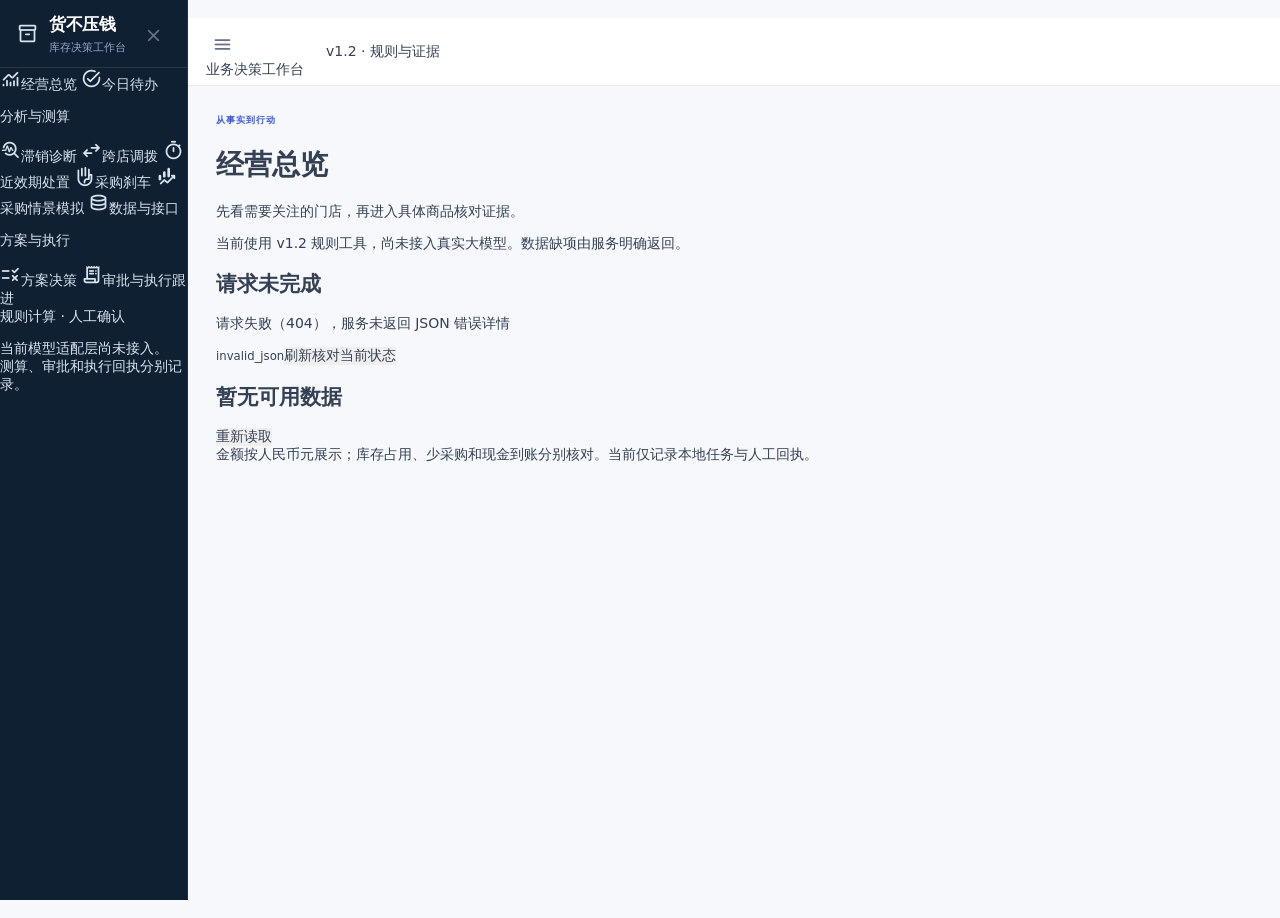
==== commit 5deb4526: "Merge lanyangyang workflow modules and contract into zmj" ====
--- a/index.html
+++ b/index.html
@@ -1,407 +1,63 @@
 <!doctype html>
 <html lang="zh-CN">
   <head>
-    <meta charset="UTF-8" />
-    <meta name="viewport" content="width=device-width, initial-scale=1.0" />
-    <meta name="description" content="货不压钱，连锁零售库存资金决策 Agent" />
-    <title>货不压钱 · 经营总览</title>
-    <link rel="icon" type="image/svg+xml" href="favicon.svg" />
-    <link rel="preload" href="assets/fonts/material-symbols-rounded.woff2" as="font" type="font/woff2" crossorigin />
-    <link rel="stylesheet" href="styles.css?v=20260920-diagnosis-workspace-v2" />
-    <link rel="stylesheet" href="retail-app.css?v=20261003-right-back-links" />
-    <link rel="stylesheet" href="retail-workbenches.css?v=20261003-right-back-links" />
-    <link rel="stylesheet" href="retail-simulation.css?v=20261003-navigation" />
-    <link rel="stylesheet" href="assets/hackathon/decision/decision-workbench.css?v=20261004-integration" />
-    <link rel="stylesheet" href="assets/hackathon/followup/followup.css?v=20261004-integration" />
-    <link rel="stylesheet" href="assets/hackathon/integration.css?v=20261004-integration" />
+    <meta charset="UTF-8">
+    <meta name="viewport" content="width=device-width, initial-scale=1">
+    <meta name="api-base" content="/api/v1">
+    <meta name="description" content="货不压钱：核对库存证据、测算处置方案、记录审批与人工执行。">
+    <title>货不压钱 · 库存决策工作台</title>
+    <link rel="icon" href="favicon.svg" type="image/svg+xml">
+    <link rel="preload" href="assets/fonts/material-symbols-rounded.woff2" as="font" type="font/woff2" crossorigin>
+    <link rel="stylesheet" href="styles.css">
+    <link rel="stylesheet" href="assets/hackathon/decision/decision-workbench.css">
+    <link rel="stylesheet" href="assets/hackathon/followup/followup.css">
+    <script type="module" src="app.js"></script>
   </head>
-  <body class="retail-design">
+  <body>
+    <a class="skip-link" href="#workspace">跳到主要内容</a>
+    <noscript><p>请启用 JavaScript，并通过 start.bat 或 start.ps1 打开工作台。</p></noscript>
     <div class="app-shell">
-      <aside class="sidebar" aria-label="系统导航">
-        <a class="brand" href="#overview" aria-label="货不压钱经营总览">
-          <img src="assets/brand-mark.png" alt="" />
-          <span><strong>货不压钱</strong><small>连锁零售库存资金 Agent</small></span>
-        </a>
-
-        <nav class="primary-nav" aria-label="主导航">
-          <div class="nav-group">
-            <span class="nav-group-label">经营入口</span>
-            <a href="#overview" data-route="overview"><span class="material-symbols-rounded" aria-hidden="true">space_dashboard</span><b>经营总览</b></a>
-            <a href="#today" data-route="today"><span class="material-symbols-rounded" aria-hidden="true">today</span><b>今日工作台</b><i id="today-nav-count">6</i></a>
-          </div>
-
-          <div class="nav-group agent-nav-group">
-            <span class="nav-group-label">智能业务</span>
-            <a href="#slow-diagnosis" data-route="slow-diagnosis"><span class="material-symbols-rounded" aria-hidden="true">troubleshoot</span><b>滞销诊断</b><i id="slow-nav-count">4</i></a>
-            <a href="#transfer" data-route="transfer"><span class="material-symbols-rounded" aria-hidden="true">swap_horiz</span><b>跨店调拨</b><i id="transfer-nav-count">2</i></a>
-            <a href="#expiry-rescue" data-route="expiry-rescue"><span class="material-symbols-rounded" aria-hidden="true">timer</span><b>近效期处理</b><i id="expiry-nav-count">1</i></a>
-            <a href="#procurement-brake" data-route="procurement-brake"><span class="material-symbols-rounded" aria-hidden="true">front_hand</span><b>采购刹车</b><i id="procurement-nav-count">1</i></a>
-            <a href="#simulation" data-route="simulation"><span class="material-symbols-rounded" aria-hidden="true">finance_mode</span><b>现金流模拟</b></a>
-          </div>
-
-          <div class="nav-group">
-            <span class="nav-group-label">方案与执行</span>
-            <a href="#decision-entry" data-route="decision-entry"><span class="material-symbols-rounded" aria-hidden="true">rule</span><b>方案决策</b></a>
-            <a href="#execution-followup" data-route="execution-followup"><span class="material-symbols-rounded" aria-hidden="true">receipt_long</span><b>审批与执行跟进</b></a>
-          </div>
-
-          <div class="nav-group">
-            <span class="nav-group-label">数据与知识</span>
-            <a href="#cases" data-route="cases"><span class="material-symbols-rounded" aria-hidden="true">menu_book</span><b>案例库</b></a>
-            <a href="#data" data-route="data"><span class="material-symbols-rounded" aria-hidden="true">database</span><b>数据中心</b></a>
-          </div>
+      <aside class="sidebar" id="app-sidebar" aria-label="业务导航" tabindex="-1">
+        <div class="brand"><span class="brand-mark material-symbols-rounded" aria-hidden="true">inventory_2</span><span><strong>货不压钱</strong><small>库存决策工作台</small></span><button class="icon-button nav-close" type="button" data-close-navigation aria-label="关闭导航"><span class="material-symbols-rounded" aria-hidden="true">close</span></button></div>
+        <nav id="app-nav" class="app-nav" aria-label="主导航">
+          <a href="#overview"><span class="material-symbols-rounded" aria-hidden="true">monitoring</span>经营总览</a>
+          <a href="#today"><span class="material-symbols-rounded" aria-hidden="true">task_alt</span>今日待办</a>
+          <p class="nav-label nav-label-secondary">分析与测算</p>
+          <a href="#slow_moving"><span class="material-symbols-rounded" aria-hidden="true">troubleshoot</span>滞销诊断</a>
+          <a href="#transfer"><span class="material-symbols-rounded" aria-hidden="true">swap_horiz</span>跨店调拨</a>
+          <a href="#expiry-rescue"><span class="material-symbols-rounded" aria-hidden="true">timer</span>近效期处置</a>
+          <a href="#procurement-brake"><span class="material-symbols-rounded" aria-hidden="true">front_hand</span>采购刹车</a>
+          <a href="#cashflow_simulation"><span class="material-symbols-rounded" aria-hidden="true">finance_mode</span>采购情景模拟</a>
+          <a href="#data"><span class="material-symbols-rounded" aria-hidden="true">database</span>数据与接口</a>
+          <p class="nav-label nav-label-secondary">方案与执行</p>
+          <a href="#decision-entry"><span class="material-symbols-rounded" aria-hidden="true">rule</span>方案决策</a>
+          <a href="#execution-followup"><span class="material-symbols-rounded" aria-hidden="true">receipt_long</span>审批与执行跟进</a>
         </nav>
-
-        <div class="retail-sidebar-footer"><span class="material-symbols-rounded">storefront</span><span><strong id="retail-company">零食仓 · 演示企业</strong><small>零食连锁门店数据</small></span></div>
-        <a class="settings-link" href="#settings" data-route="settings">
-          <span class="material-symbols-rounded" aria-hidden="true">settings</span><b>系统设置</b>
-        </a>
+        <div class="sidebar-note"><span class="badge">规则计算 · 人工确认</span><p>当前模型适配层尚未接入。<br>测算、审批和执行回执分别记录。</p></div>
       </aside>
-
+      <button id="nav-backdrop" class="nav-backdrop" type="button" aria-label="关闭导航" tabindex="-1" hidden></button>
       <div class="app-main">
-        <header class="topbar">
-          <button class="mobile-nav" id="mobile-nav" aria-label="展开导航"><span class="material-symbols-rounded">menu</span></button>
-          <span class="retail-top-title" id="retail-top-date">2026年10月3日 · 演示数据</span>
-          <label class="region-select" for="region-select"><span class="material-symbols-rounded">location_on</span><select id="region-select" aria-label="切换经营区域"><option value="all" selected>杭州市 · 全部50家门店</option><option value="west-lake">西湖区区域</option><option value="shangcheng">上城区区域</option><option value="gongshu">拱墅区区域</option><option value="yuhang">余杭区区域</option><option value="linping">临平区区域</option><option value="binjiang">滨江区区域</option><option value="xiaoshan">萧山区区域</option><option value="qiantang">钱塘区区域</option><option value="fuyang">富阳区区域</option></select><span class="material-symbols-rounded">expand_more</span></label>
-          <label class="global-search">
-            <span class="material-symbols-rounded">search</span>
-            <input id="global-search" type="search" placeholder="搜索商品、门店、风险类型或案例..." autocomplete="off" />
-            <kbd>⌘ K</kbd>
-          </label>
-          <div class="top-actions">
-            <span class="retail-source" id="retail-source">零食仓 · 演示数据</span>
-            <button type="button" class="retail-search-toggle" data-retail="search" aria-label="搜索"><span class="material-symbols-rounded">search</span></button>
-            <span class="data-status" id="data-freshness">数据更新于 08:32</span>
-            <button id="refresh-data" aria-label="刷新数据"><span class="material-symbols-rounded">refresh</span></button>
-            <button aria-label="通知" class="notification-button"><span class="material-symbols-rounded">notifications</span><i>3</i></button>
-            <button aria-label="帮助"><span class="material-symbols-rounded">help</span></button>
-            <div class="profile" title="当前演示身份：管理员">
-              <span class="profile-avatar"><span class="material-symbols-rounded" aria-hidden="true">person</span></span>
-              <strong>管理员</strong>
-            </div>
-          </div>
-        </header>
-
-        <main class="workspace">
-          <section class="module-view" data-view="overview">
-            <div id="retail-overview"></div>
-            <div class="overview-priority-grid">
-              <article class="overview-priority-card inventory">
-                <small>当前库存总成本</small>
-                <strong id="overview-total-inventory">¥0</strong>
-                <em id="overview-store-count">当前导入范围：0 家门店</em>
-              </article>
-              <article class="overview-priority-card attention">
-                <small><span id="overview-attention-title">已识别需关注库存</span><span class="review-chip" id="overview-attention-status" hidden>待核查</span></small>
-                <strong id="overview-attention">¥0</strong>
-                <em><span id="overview-attention-detail">按库存成本计，占总库存</span><span id="overview-attention-rate">—</span><i aria-hidden="true"></i><button class="text-link" type="button" data-go="slow-diagnosis">查看明细 <span class="material-symbols-rounded">arrow_forward</span></button></em>
-              </article>
-            </div>
-            <section class="overview-support-strip" aria-label="辅助经营指标">
-              <article><small>当季采购入库</small><strong id="overview-season-purchase">¥0</strong><em id="overview-season-label">本季度</em></article>
-              <article><small>近效期商品</small><strong id="overview-expiry-lots">0 批</strong><em id="overview-expiry-label">需在处置窗口内确认</em></article>
-              <article><small>建议调拨商品</small><strong id="overview-transfer-suggestions">0 项</strong><em id="overview-transfer-label">有跨店需求匹配机会</em></article>
-              <article><small>疑似滞销库存记录</small><strong id="overview-slow-skus">0 条</strong><em id="overview-slow-label">需核查成因与处置条件</em></article>
-            </section>
-            <div class="overview-dashboard-grid">
-              <section class="focused-surface store-cost-panel">
-                <div class="surface-toolbar overview-chart-toolbar"><div><h2>门店库存资金分布（万元）</h2><p>柱体高度为库存总成本；靛蓝部分为当前需核查库存。</p></div><div class="overview-chart-actions"><span id="overview-store-caption">经营快照</span><button id="overview-toggle-store-chart" class="text-link" type="button">查看全部 50 家 <span class="material-symbols-rounded">arrow_forward</span></button></div></div>
-                <div class="store-chart-legend" aria-label="图表图例"><span><i class="other"></i>其他库存</span><span><i class="attention"></i><span id="overview-attention-chart-label">已识别需关注库存</span></span></div>
-                <div id="overview-store-bars" class="store-cost-chart" aria-label="各门店库存资金占用图"></div>
-              </section>
-              <section class="focused-surface funds-panel">
-                <div class="surface-toolbar"><div><h2 id="overview-attention-share-title">已识别需关注库存占比</h2><p>未被当前规则识别，不代表它们一定没有问题。</p></div></div>
-                <div class="funds-content"><div class="funds-ring" id="overview-funds-ring"><strong id="overview-funds-rate">—</strong><small id="overview-funds-ring-label">已识别需关注库存占比</small></div><div class="funds-legend"><div><i class="attention"></i><span id="overview-attention-legend-label">已识别需关注库存</span><strong id="overview-attention-legend">¥0</strong><small id="overview-attention-method">当前规则识别</small></div><div><i class="other"></i><span>其他库存（当前未识别）</span><strong id="overview-other-inventory">¥0</strong><small id="overview-other-rate">0%</small></div></div></div>
-                <p class="funds-note" id="overview-funds-note">“已识别需关注库存”为当前规则下的库存成本，不是预计可回收现金。</p>
-              </section>
-              <section class="focused-surface store-detail-panel">
-                <div class="surface-toolbar"><div><h2>门店库存经营明细</h2><p id="overview-store-detail-caption">默认展示库存成本最高的 10 家门店。</p></div><div class="overview-detail-actions"><span id="overview-store-total">0 家门店</span><button id="overview-clear-store-filter" class="text-link" type="button" hidden>清除筛选</button></div></div>
-                <div class="store-overview-head"><span>门店</span><span>库存成本</span><span>需关注库存</span><span>关注占比</span><span>近效期／调拨／滞销</span><span>操作</span></div>
-                <div id="overview-store-list" class="store-overview-list"></div>
-              </section>
-              <aside class="agent-health-card" aria-label="Agent 工作状态"><span class="agent-health-label">Agent 工作正常</span><div class="agent-health-list"><div><i></i><span>滞销诊断</span><small>正常</small></div><div><i></i><span>跨店调拨</span><small>正常</small></div><div><i></i><span>近效期处置</span><small>正常</small></div><div><i></i><span>采购刹车</span><small>正常</small></div><div><i></i><span>现金流模拟</span><small>正常</small></div></div></aside>
-            </div>
+        <header class="topbar"><div class="topbar-start"><button type="button" id="nav-toggle" class="icon-button" aria-label="打开导航" aria-controls="app-sidebar" aria-expanded="false"><span class="material-symbols-rounded" aria-hidden="true">menu</span></button><span class="topbar-title">业务决策工作台</span></div><span class="demo-label">v1.2 · 规则与证据</span></header>
+        <main id="workspace" class="workspace" tabindex="-1">
+          <header class="page-header"><p class="eyebrow">从事实到行动</p><h1 id="page-title">经营总览</h1><p id="page-description"></p></header>
+          <div id="connection-status" class="status-panel" role="status"></div>
+          <div id="page-status" aria-live="polite" aria-atomic="true"></div>
+          <section id="page-content" aria-labelledby="page-title"></section>
+          <section class="module-view hackathon-module-view" data-view="decision-entry" aria-label="方案决策" hidden>
+            <p data-hackathon-preview-note role="note" hidden>开发预览 · 合成 fixture 数据，材料写入和 Agent 操作不会作为真实接口成功。</p>
+            <div id="hackathon-decision-host"></div>
           </section>
-
-          <section class="module-view agent-module-page agent-slow" data-view="slow-diagnosis">
-            <header id="retail-slow-header" class="retail-page-header"><div><h1>哪些货压住了钱？</h1><p>切换商品，逐件查看库存、销量与待核查原因</p></div><a class="retail-slow-back" id="retail-slow-back" href="#overview"><span class="material-symbols-rounded" aria-hidden="true">arrow_back</span><span>返回经营总览</span></a></header>
-            <header class="module-header slow-page-header"><div><h1>滞销库存诊断 <span class="material-symbols-rounded slow-title-icon" aria-hidden="true">troubleshoot</span></h1><p>按库存、销量和成本识别库存候选；形成原因与后续处置仍需以核查证据为准。</p></div><div class="slow-page-actions"><span id="slow-snapshot-label">当前库存快照</span><button id="slow-refresh-analysis" class="primary-action" type="button"><span class="material-symbols-rounded">refresh</span>刷新分析结果</button></div></header>
-            <div id="slow-list" class="slow-dashboard" aria-live="polite"></div>
+          <section class="module-view hackathon-module-view" data-view="execution-followup" aria-label="审批与执行跟进" hidden>
+            <p data-hackathon-preview-note role="note" hidden>开发预览 · 审批、回执、渠道和业务事件写入均已禁用。</p>
+            <div id="hackathon-followup-host"></div>
           </section>
-
-          <section class="module-view agent-module-page agent-transfer transfer-workbench-page" data-view="transfer">
-            <header class="module-header transfer-page-header"><div><h1>跨门店智能调拨</h1><p>在不增加缺货风险的前提下，计算从哪里调、调到哪里、调多少。</p></div><span class="transfer-page-slogan">让合适的商品<br/>出现在合适的门店</span></header>
-            <div class="transfer-status-grid" aria-label="调拨工作状态">
-              <article><span class="material-symbols-rounded">inventory_2</span><div><small>待调拨商品</small><strong id="transfer-count">0</strong><em>当前调拨候选</em></div></article>
-              <article><span class="material-symbols-rounded">account_balance_wallet</span><div><small>候选库存成本</small><strong id="transfer-amount">¥0</strong><em>待方案确认</em></div></article>
-              <article><span class="material-symbols-rounded">fact_check</span><div><small>当前方案状态</small><strong id="transfer-approval-count">—</strong><em>需要负责人确认</em></div></article>
-              <article><span class="material-symbols-rounded">local_shipping</span><div><small>执行中调拨</small><strong id="transfer-execution-count">0</strong><em>以执行回执为准</em></div></article>
-            </div>
-            <div id="transfer-list" class="transfer-workspace" aria-live="polite"></div>
-          </section>
-
-          <section class="module-view agent-module-page agent-expiry" data-view="expiry-rescue">
-            <header class="module-header"><div><span class="agent-page-mark"><span class="material-symbols-rounded" aria-hidden="true">timer</span>近效期 Agent</span><h1>近效期商品现金抢救</h1><p>根据剩余效期和销售速度，依次评估调拨、促销、退供与预计报损。</p></div></header>
-            <div class="summary-strip"><div><span>待抢救批次</span><strong id="expiry-count">1</strong></div><div><span>近效期库存成本</span><strong id="expiry-amount">¥0</strong></div><div><span>当前重点</span><strong class="summary-status">核查可售天数</strong></div></div>
-            <section class="focused-surface agent-workbench"><div class="surface-toolbar"><div><h2>近效期队列</h2><p>优先处理无法按当前速度售完的商品批次。</p></div><span>效期倒计时</span></div><div id="expiry-list" class="agent-case-list"></div></section>
-          </section>
-
-          <section class="module-view agent-module-page agent-procurement" data-view="procurement-brake">
-            <header class="module-header"><div><span class="agent-page-mark"><span class="material-symbols-rounded" aria-hidden="true">front_hand</span>采购 Agent</span><h1>采购刹车</h1><p>联动现有库存、在途采购和订单状态，阻止积压继续扩大。</p></div></header>
-            <div class="summary-strip"><div><span>采购敞口</span><strong id="procurement-count">1</strong></div><div><span>相关库存成本</span><strong id="procurement-amount">¥0</strong></div><div><span>当前重点</span><strong class="summary-status">核对在途订单</strong></div></div>
-            <section class="focused-surface agent-workbench"><div class="surface-toolbar"><div><h2>采购调整队列</h2><p>确认订单能否暂停、减量或延迟到货。</p></div><span>避免现金流出</span></div><div id="procurement-list" class="agent-case-list"></div></section>
-          </section>
-
-          <section class="module-view hackathon-module-view" data-view="decision-entry" aria-label="方案决策">
-            <p class="hackathon-host-preview-note" data-hackathon-preview-note role="note" hidden>开发预览 · 页面内容来自本地 fixture；确认、材料写入和 Agent 操作不会作为真实接口成功。</p>
-            <div id="hackathon-decision-host" class="hackathon-module-host"></div>
-          </section>
-
-          <section class="module-view hackathon-module-view" data-view="execution-followup" aria-label="审批与执行跟进">
-            <p class="hackathon-host-preview-note" data-hackathon-preview-note role="note" hidden>开发预览 · 页面内容来自本地 fixture；审批、回执、渠道和业务事件写入均已禁用。</p>
-            <div id="hackathon-followup-host" class="hackathon-module-host"></div>
-          </section>
-
-          <section class="module-view risk-module" data-view="risks">
-            <div class="risk-layout">
-              <section class="inbox-pane panel">
-                <header class="pane-heading inbox-heading">
-                  <div>
-                    <p class="eyebrow">INVENTORY CASH</p>
-                    <h1>风险案件</h1>
-                    <p>基于库存与销售数据识别的现金占用风险</p>
-                  </div>
-                  <button class="icon-button" id="filter-toggle" aria-label="筛选案件"><span class="material-symbols-rounded">tune</span></button>
-                </header>
-
-                <div class="inbox-meta"><span id="last-updated">最后更新：2026-09-18 08:32</span></div>
-                <div class="queue-tabs" role="tablist" aria-label="案件队列">
-                  <button class="active" data-queue="mine">我的待办 <b id="mine-count">5</b></button>
-                  <button data-queue="all">全部案件 <b id="all-count">5</b></button>
-                </div>
-                <div class="filter-row" id="filter-row">
-                  <select id="priority-filter" aria-label="风险等级">
-                    <option value="全部">风险等级</option>
-                    <option value="紧急">紧急</option>
-                    <option value="高">高</option>
-                    <option value="中">中</option>
-                  </select>
-                  <select id="type-filter" aria-label="风险类型">
-                    <option value="全部">全部风险类型</option>
-                    <option value="调拨">调拨</option>
-                    <option value="促销">促销</option>
-                    <option value="退供">退供</option>
-                    <option value="采购刹车">采购刹车</option>
-                  </select>
-                  <select id="evidence-filter" aria-label="证据状态">
-                    <option value="全部">全部证据状态</option>
-                    <option value="partial">部分支持</option>
-                    <option value="insufficient">证据不足</option>
-                  </select>
-                </div>
-                <div class="risk-list" id="risk-list" aria-live="polite"></div>
-                <footer class="list-footer"><span id="list-total">共 5 条</span><div><button disabled><span class="material-symbols-rounded">chevron_left</span></button><button class="current">1</button><button disabled><span class="material-symbols-rounded">chevron_right</span></button></div></footer>
-              </section>
-
-              <section class="case-pane panel" id="case-pane">
-                <header class="case-header">
-                  <button class="mobile-back" id="mobile-back"><span class="material-symbols-rounded">arrow_back</span>返回案件</button>
-                  <div class="case-kicker"><span id="case-id">RISK-88310</span><span class="priority-badge urgent" id="case-priority">紧急</span></div>
-                  <div class="case-title-row">
-                    <div><h2 id="case-title">每日坚果 25g · 西湖文三店</h2><p><span id="case-risk-type">风险类型　滞销风险</span><i></i><span id="case-created">数据快照　2026-09-18 08:32</span></p></div>
-                    <button class="agent-toggle" id="agent-toggle"><span class="material-symbols-rounded">auto_awesome</span>Agent 助手</button>
-                  </div>
-                </header>
-
-                <ol class="case-steps" aria-label="案件处理进度">
-                  <li class="done"><span><i class="material-symbols-rounded">check</i></span><b>发现风险</b></li>
-                  <li class="active"><span>2</span><b>核查事实</b></li>
-                  <li><span>3</span><b>生成方案</b></li>
-                  <li><span>4</span><b>审批</b></li>
-                  <li><span>5</span><b>执行</b></li>
-                </ol>
-
-                <div class="case-content">
-                  <section class="content-section">
-                    <header><h3>观察事实</h3><p>异常信号来自库存与销售数据，需要进一步核查以判断原因。</p></header>
-                    <div class="fact-block">
-                      <p class="fact-label">需关注的销售差异</p>
-                      <p class="fact-copy" id="fact-copy">近30天销量 12 盒，对照门店中位数 30 盒，差异 60%；尚未推断形成原因。</p>
-                      <div class="fact-metrics">
-                        <div><span>关注库存成本</span><strong id="attention-cost">¥9,600</strong></div>
-                        <div><span>预计净现金改善</span><strong>未知</strong></div>
-                        <div><span>已知执行支出</span><strong id="known-cost">¥86（已知）</strong></div>
-                      </div>
-                    </div>
-                  </section>
-
-                  <section class="content-section evidence-section">
-                    <header><h3>证据核查</h3><p>以下证据尚未备齐，请发起核查任务或补充数据。</p></header>
-                    <div class="evidence-list" id="evidence-list"></div>
-                  </section>
-
-                  <section class="note-section">
-                    <label for="case-note">补充信息 <span>（可选）</span></label>
-                    <textarea id="case-note" maxlength="500" placeholder="添加核查备注、门店沟通记录或其他相关信息..."></textarea>
-                    <span class="char-count"><b id="note-count">0</b>/500</span>
-                  </section>
-                </div>
-              </section>
-
-              <aside class="agent-pane panel" id="agent-pane" aria-label="Agent 助手">
-                <header class="agent-header"><div class="agent-mark"><span class="material-symbols-rounded">auto_awesome</span></div><div><h2>Agent 助手</h2><p>基于数据的专业建议</p></div><button id="agent-close" aria-label="关闭 Agent"><span class="material-symbols-rounded">close</span></button></header>
-                <div class="agent-content">
-                  <section class="agent-section">
-                    <div class="agent-section-title"><span class="agent-icon blue"><span class="material-symbols-rounded">description</span></span><h3>为什么需要核查</h3></div>
-                    <p id="agent-why">该商品近30天销量低于同类门店中位数 60%。这可能由陈列位置、缺货、季节性或门店需求变化等多种因素导致，尚未推断形成原因。</p>
-                  </section>
-                  <section class="agent-section">
-                    <div class="agent-section-title"><span class="agent-icon violet"><span class="material-symbols-rounded">person_search</span></span><h3>当前判断</h3></div>
-                    <p>仅发现销售差异，尚未确定原因。需要补充货架可用性与缺货记录等证据，进一步分析后再制定处理方案。</p>
-                  </section>
-                  <section class="agent-section next-step-section">
-                    <div class="agent-section-title"><span class="agent-icon green"><span class="material-symbols-rounded">chat_bubble</span></span><h3>建议的下一步</h3></div>
-                    <div class="suggestion-box"><strong id="agent-action">补充证据后评估跨店调拨</strong><p>需要进一步核查在库、热销规则、跨店积压事件后才能提交。</p></div>
-                    <div class="expected-effect"><h4>预期效果</h4><div><span>预计净现金改善</span><strong>未知</strong></div><div><span>已知执行支出</span><strong id="agent-cost">¥86（已知）</strong></div></div>
-                  </section>
-                </div>
-                <footer class="agent-actions"><button class="primary-action" id="create-investigation"><span class="material-symbols-rounded">assignment_add</span>创建核查任务</button><button class="text-action" id="defer-case">暂缓此案件</button></footer>
-              </aside>
-            </div>
-          </section>
-
-          <section class="module-view" data-view="today">
-            <div id="retail-today"></div>
-            <header class="module-header today-header">
-              <div><p class="eyebrow">个人工作</p><h1>今日工作台</h1><p id="today-header-copy">按紧急程度排序，优先处理标红事项。</p></div>
-              <button class="secondary-action" data-go="tasks">查看全部任务 <span class="material-symbols-rounded">arrow_forward</span></button>
-            </header>
-            <div class="today-metric-grid" aria-label="今日任务汇总">
-              <button class="today-metric pending" type="button" data-today-filter="pending"><span class="material-symbols-rounded">assignment_late</span><div><strong id="today-tasks">0</strong><small>待我处理</small></div></button>
-              <button class="today-metric approval" type="button" data-today-filter="approval"><span class="material-symbols-rounded">fact_check</span><div><strong id="today-approvals">0</strong><small>等待审批</small></div></button>
-              <button class="today-metric completed" type="button" data-today-filter="completed"><span class="material-symbols-rounded">task_alt</span><div><strong id="today-completed">0</strong><small>今日已完成</small></div></button>
-              <div class="today-metric attention"><span class="material-symbols-rounded">account_balance_wallet</span><div><strong id="today-attention">¥0</strong><small>待处理库存成本</small></div><em>库存占用，不是收益</em></div>
-            </div>
-            <div class="today-workspace">
-              <section class="today-queue-card">
-                <div class="today-tabs" role="tablist" aria-label="今日任务状态">
-                  <button type="button" class="active" role="tab" data-today-filter="pending">待我处理 <b id="today-pending-tab-count">0</b></button>
-                  <button type="button" role="tab" data-today-filter="approval">等待审批 <b id="today-approval-tab-count">0</b></button>
-                  <button type="button" role="tab" data-today-filter="completed">已完成 <b id="today-completed-tab-count">0</b></button>
-                </div>
-                <p class="today-queue-note" id="today-order-note">按紧急程度和建议处理时间排序</p>
-                <div id="today-list" class="today-task-list"></div>
-              </section>
-              <section class="today-detail-card" aria-live="polite"><div id="today-detail"></div></section>
-            </div>
-          </section>
-
-          <section class="module-view" data-view="tasks">
-            <header class="module-header"><div><p class="eyebrow">ACTION QUEUE</p><h1>行动清单</h1><p>按现金占用、时效和执行依赖排序，先处理今天能推动的业务动作。</p></div></header>
-            <div class="focused-surface"><div class="surface-toolbar"><h2>建议优先动作</h2><span id="task-page-count">5 项任务</span></div><div id="task-list" class="task-table"></div></div>
-          </section>
-
-          <section class="module-view" data-view="approvals">
-            <header class="module-header"><div><p class="eyebrow">APPROVAL</p><h1>方案审批</h1><p>审批绑定具体方案版本，执行仍需原业务系统回执。</p></div></header>
-            <div class="focused-surface"><div class="surface-toolbar"><div><h2>待审批方案</h2><p>只可审批当前事实与计算版本；输入变动会使旧版本失效。</p></div><span id="approval-page-count">0 项</span></div><div id="approval-list" class="task-table"></div></div>
-          </section>
-
-          <section class="module-view" data-view="execution">
-            <header class="module-header"><div><p class="eyebrow">执行闭环</p><h1>执行追踪</h1><p>追踪调拨、促销、退供和采购调整的真实执行结果。</p></div></header>
-            <div class="status-banner"><span class="material-symbols-rounded">link_off</span><div><strong>尚未连接原业务系统</strong><p>状态更新仅记录人工回执，不会把草稿误标为发货、收货或现金到账。</p></div></div>
-            <div class="focused-surface execution-surface"><div class="surface-toolbar"><div><h2>执行任务与时间线</h2><p>待出库、在途、待收货、已收货均需逐步回填。</p></div><span id="execution-page-count">0 项</span></div><div id="execution-list" class="task-table"></div></div>
-          </section>
-
-          <section class="module-view" data-view="simulation">
-            <header class="module-header"><div><p class="eyebrow">SCENARIO</p><h1>现金流情景模拟</h1><p>设定现金目标与业务约束，查看候选动作和未满足缺口。</p></div></header>
-            <div class="simulation-layout">
-              <form class="focused-surface simulation-form" id="simulation-form"><label>自然语言目标<textarea id="simulation-request" placeholder="例如：30天内释放20万元，不要降价"></textarea></label><label>目标释放现金<input id="simulation-target" type="number" min="1" value="20" /><span>万元</span></label><label>时间范围<select id="simulation-days"><option value="15">15 天</option><option value="30" selected>30 天</option><option value="45">45 天</option></select></label><label>业务约束<textarea id="simulation-constraints" placeholder="例如：不要降价，乙店不接收"></textarea></label><p class="simulation-understanding" id="simulation-understanding">请确认：系统将按当前草稿计算 30 天内 ¥200,000 的净现金改善。</p><button class="primary-action" type="submit">生成释放方案</button></form>
-              <section class="focused-surface simulation-result"><header><h2>统一现金测算</h2><span id="simulation-status">尚未运行</span></header><div id="simulation-output" class="empty-state">输入目标后运行模拟；结果仅包含可计算的已知现金事件。</div></section>
-            </div>
-            <section class="focused-surface simulation-chat" aria-labelledby="agent-chat-title">
-              <header class="chat-header"><div><span class="agent-page-mark"><span class="material-symbols-rounded" aria-hidden="true">auto_awesome</span>现金流 Agent</span><h2 id="agent-chat-title">和 Agent 一起制定释放方案</h2><p>用自然语言描述目标；Agent 会同步目标、周期与约束到上方测算，并说明数据缺项。</p></div><span class="status-pill success">当前数据范围</span></header>
-              <div class="chat-thread" id="agent-chat-thread" aria-live="polite"></div>
-              <div class="chat-suggestions" aria-label="建议提问"><button type="button" data-chat-prompt="30天内释放20万元，不要降价">30天内释放20万元</button><button type="button" data-chat-prompt="45天内释放10万元，不调拨">45天内释放10万元，不调拨</button><button type="button" data-chat-prompt="当前区域有哪些现金占用风险？">当前区域风险</button></div>
-              <form class="chat-composer" id="agent-chat-form"><textarea id="agent-chat-input" rows="2" placeholder="例如：30天内释放20万元，不要降价，也不要让门店缺货"></textarea><button class="primary-action" type="submit"><span class="material-symbols-rounded">arrow_upward</span>发送并测算</button></form>
-              <p class="chat-disclaimer">数值来自确定性计算；没有真实回款、价格弹性或外部系统回执时，Agent 会标记未知，不把假设当结论。</p>
-            </section>
-          </section>
-
-          <section class="module-view case-library-view" data-view="cases">
-            <header class="module-header case-library-header">
-              <div><p class="eyebrow"><span class="material-symbols-rounded">menu_book</span>零食仓 · 演示案例</p><h1>从库存问题到资金结果</h1><p>看清 Agent 如何发现风险、给出方案、跟进执行，以及钱最终流向哪里。</p></div>
-              <span class="case-library-slogan">让好货，<br />流向好生意<i></i></span>
-            </header>
-            <div class="case-library-toolbar">
-              <div class="case-category-tabs" id="case-category-tabs" role="tablist" aria-label="案例分类"></div>
-            </div>
-            <p class="case-library-money-note">销售回款、退供到账、未来少付款和少占库存是不同口径，案例金额不能直接相加。</p>
-            <div id="case-library" class="case-library-grid" aria-live="polite"></div>
-            <aside class="case-library-cta">
-              <span class="material-symbols-rounded">layers</span>
-              <div><strong>想把真实经验加入案例库？</strong><p>当前案例为虚构演示。真实案例需要先核对业务事实与执行回执，再由管理员收录。</p></div>
-              <button type="button" class="primary-action" id="request-case"><span class="material-symbols-rounded">info</span>了解收录规则</button>
-            </aside>
-          </section>
-
-          <section class="module-view" data-view="data">
-            <header class="module-header data-header"><button class="page-back" type="button" data-go="overview"><span class="material-symbols-rounded">arrow_back</span>返回首页</button><div><p class="eyebrow">数据底座</p><h1>数据中心</h1><p>上传季度数据或待分析数据，完成字段校验、导入留痕和后续分析。所有数据仅用于本系统分析，不会同步到其他系统。</p></div></header>
-            <div id="data-sources"></div>
-            <form class="data-import-panel" id="data-import-form">
-              <section class="focused-surface data-import-card">
-                <div class="data-section-heading"><div><h2>导入新数据</h2><p>按步骤完成数据上传、识别、校验和分析。</p></div></div>
-                <ol class="data-import-steps"><li class="active"><b>1</b><span><strong>上传文件</strong><small>选择或拖拽文件</small></span></li><li><b>2</b><span><strong>识别与映射</strong><small>系统自动识别字段</small></span></li><li><b>3</b><span><strong>数据校验</strong><small>检查数据质量</small></span></li><li><b>4</b><span><strong>确认并分析</strong><small>生成分析结果</small></span></li></ol>
-                <div class="data-upload-grid">
-                  <label class="data-drop-zone"><input id="import-file" type="file" accept=".xlsx,.csv,.tsv" multiple required /><span class="material-symbols-rounded">cloud_upload</span><strong>把本次需要分析的表格拖到这里</strong><small>支持 .xlsx、.xls、.csv 格式，可同时上传多个文件<br />也可以上传一份综合表。</small><span class="data-drop-actions"><button id="import-select-file" class="primary-action" type="button">选择文件</button><button id="import-template" class="secondary-action" type="button">查看模板</button></span><em id="import-file-name">尚未选择文件</em></label>
-                  <div class="selected-files-card"><div class="selected-files-heading"><strong>已选择的文件（<span id="selected-file-count">0</span>）</strong><button id="clear-import-files" class="text-link" type="button">清空</button></div><div id="selected-file-list" class="selected-file-list"><div class="selected-files-empty">选择文件后会显示在这里</div></div></div>
-                </div>
-                <div class="data-import-advanced"><label>数据类型<select id="import-kind"><option value="inventory">库存表</option><option value="sales">销售表</option><option value="purchase">采购表</option><option value="expiry">效期批次表</option></select></label><label>工作表名称（可选）<input id="import-sheet-name" placeholder="留空则读取第一个工作表" /></label><div class="import-requirements" id="import-requirements"></div><button class="primary-action" type="submit">校验并保存导入记录</button><small id="import-status">尚未选择文件</small></div>
-              </section>
-              <aside class="focused-surface data-prep-card"><div class="data-section-heading"><div><h2>数据准备指引</h2><p>建议根据你的实际情况准备以下数据（可不全部提供）：</p></div><button id="download-all-templates" class="text-link" type="button">下载全部模板</button></div><div class="data-template-list"><div><i class="material-symbols-rounded green">table_view</i><strong>库存数据</strong><span>用于在库商品统计、门店库存对比</span><button data-template-kind="inventory" type="button">模板下载 <span class="material-symbols-rounded">download</span></button></div><div><i class="material-symbols-rounded blue">analytics</i><strong>销售数据</strong><span>用于销量分析、滞销识别、门店对比</span><button data-template-kind="sales" type="button">模板下载 <span class="material-symbols-rounded">download</span></button></div><div><i class="material-symbols-rounded orange">receipt_long</i><strong>采购/入库数据</strong><span>用于采购分析、补货建议</span><button data-template-kind="purchase" type="button">模板下载 <span class="material-symbols-rounded">download</span></button></div><div><i class="material-symbols-rounded violet">event</i><strong>批次/效期数据</strong><span>用于近效期识别、处置方案</span><button data-template-kind="expiry" type="button">模板下载 <span class="material-symbols-rounded">download</span></button></div><div><i class="material-symbols-rounded red">store</i><strong>门店基础信息</strong><span>用于门店分组、区域分析（可选）</span><button data-template-kind="store" type="button">模板下载 <span class="material-symbols-rounded">download</span></button></div></div><div class="data-tip"><span class="material-symbols-rounded">lightbulb</span><div><strong>小提示</strong><p>文件列名不需要和模板完全一致，系统会自动识别并让你确认。</p><p>建议首次按季度整理时间范围，便于和历史分析对比。</p><p>如有列名无法识别，系统会在下一步提示并支持手动映射。</p></div></div></aside>
-            </form>
-            <section class="focused-surface data-history-card"><div class="data-history-heading"><div><h2>历史分析记录</h2><p>每次分析都会保留独立快照，便于回看结果和使用过的文件。</p></div><div class="data-history-filters"><label><span class="material-symbols-rounded">search</span><input id="analysis-search" placeholder="搜索分析名称..." /></label><select id="analysis-status-filter"><option>全部状态</option><option>已完成</option><option>待修正</option></select><select id="analysis-sort"><option>按创建时间</option><option>按销售期间</option></select></div></div><div class="analysis-history-head"><span>分析名称</span><span>销售期间</span><span>库存时点</span><span>门店范围</span><span>文件数量</span><span>状态</span><span>创建时间</span><span>操作</span></div><div id="import-history" class="analysis-history-list"></div><footer class="analysis-history-footer"><span id="analysis-count">共 5 条记录</span><span>‹</span><b>1</b><span>›</span><select><option>10 条/页</option></select></footer></section>
-          </section>
-
-          <section class="module-view" data-view="settings">
-            <header class="module-header"><div><p class="eyebrow">SETTINGS</p><h1>系统设置</h1><p>管理租户、人员、规则版本与通知偏好。</p></div></header>
-            <div class="focused-surface empty-state">演示版本仅展示设置入口，不修改租户级配置。</div>
-          </section>
+          <footer class="workspace-footer">金额按人民币元展示；库存占用、少采购和现金到账分别核对。当前仅记录本地任务与人工回执。</footer>
         </main>
       </div>
     </div>
-
-    <div class="drawer-backdrop" id="drawer-backdrop"></div>
-    <div class="toast" id="toast" role="status" aria-live="polite"><span class="material-symbols-rounded">check_circle</span><p></p><button aria-label="关闭提示"><span class="material-symbols-rounded">close</span></button></div>
-
-    <div class="modal-backdrop" id="investigation-modal" aria-hidden="true">
-      <section class="modal" role="dialog" aria-modal="true" aria-labelledby="investigation-title">
-        <header><div><span class="modal-eyebrow">人工核查</span><h2 id="investigation-title">创建核查任务</h2><p>原始反馈会留存；确认前不会改变正式事实或方案状态。</p></div><button id="modal-close" aria-label="关闭"><span class="material-symbols-rounded">close</span></button></header>
-        <ol class="modal-steps"><li class="active">1 描述发现</li><li>2 检查草稿</li><li>3 确认版本</li></ol>
-        <label class="field-label" for="feedback-text">核查发现</label>
-        <textarea id="feedback-text" rows="5" placeholder="例如：上个月有20天商品放在仓库，没有摆上货架，今天已经补上了"></textarea>
-        <label class="field-label" for="verification-status">核查方式</label>
-        <select id="verification-status"><option value="unknown">未知 / 待补证据</option><option value="personal_judgement">个人判断</option><option value="现场核查">本人已现场核查</option><option value="业务记录佐证">有业务记录佐证</option></select>
-        <div class="modal-status" id="feedback-status">第 1 步：描述发现</div>
-        <footer><button class="secondary-action" id="submit-feedback">生成待确认草稿</button><button class="primary-action" id="confirm-feedback" disabled>确认反馈版本</button></footer>
-      </section>
-    </div>
-
-    <div class="modal-backdrop" id="case-detail-modal" aria-hidden="true">
-      <section class="modal case-detail-modal" role="dialog" aria-modal="true" aria-labelledby="case-detail-title">
-        <header><div><span class="modal-eyebrow" id="case-detail-category">演示案例</span><h2 id="case-detail-title">案例详情</h2><p id="case-detail-summary"></p></div><button id="case-detail-close" aria-label="关闭案例详情"><span class="material-symbols-rounded">close</span></button></header>
-        <div class="case-detail-body" id="case-detail-body"></div>
-        <footer><button class="secondary-action" id="case-detail-secondary">关闭</button><button class="primary-action" id="case-detail-use">查看相关工作台</button></footer>
-      </section>
-    </div>
-
-    <dialog id="retail-detail" class="retail-detail-dialog" aria-labelledby="retail-detail-title"><header><h2 id="retail-detail-title">方案详情</h2><button type="button" id="retail-detail-close" data-retail="close-detail" aria-label="关闭详情"><span class="material-symbols-rounded">close</span></button></header><div id="retail-detail-content"></div></dialog>
-
-    <script src="retail-app.js?v=20261003-approval-followup"></script>
-    <script src="retail-workbenches.js?v=20261003-approval-followup"></script>
-    <script src="retail-simulation.js?v=20261003-navigation"></script>
-    <script src="app.js?v=20261003-approval-followup"></script>
-    <script src="assets/hackathon/shared/api-client.js?v=20261004-integration"></script>
-    <script src="assets/hackathon/followup/followup.js?v=20261004-integration"></script>
-    <script src="assets/hackathon/integration.js?v=20261004-integration"></script>
+    <div id="toast" class="toast" role="status" hidden></div>
+    <script defer src="assets/hackathon/shared/api-client.js"></script>
+    <script defer src="assets/hackathon/followup/followup.js"></script>
+    <script defer src="assets/hackathon/integration.js"></script>
   </body>
 </html>
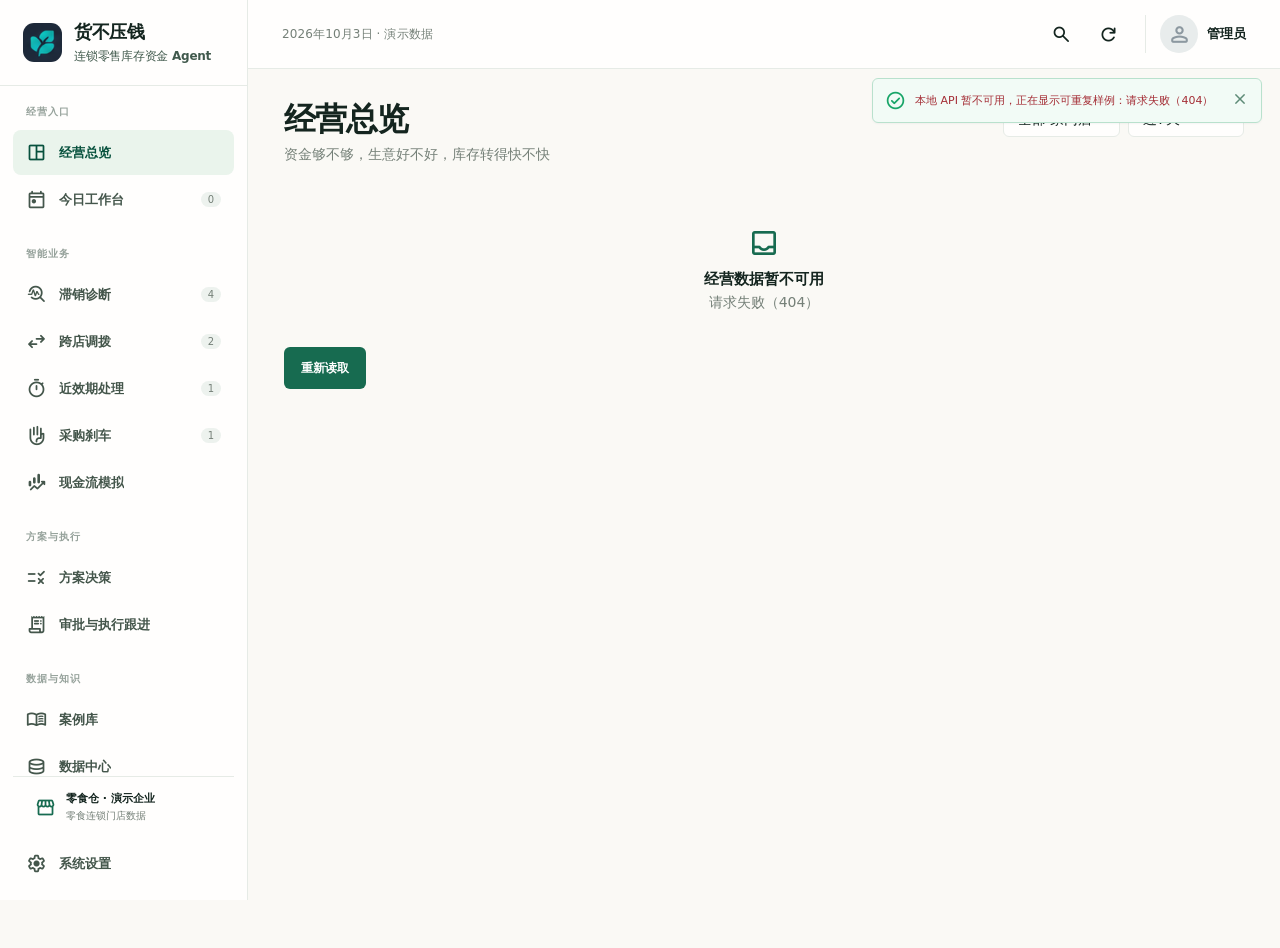
==== commit cd3d180c: "feat: integrate hackathon modules with original frontend" ====
--- a/index.html
+++ b/index.html
@@ -1,63 +1,407 @@
 <!doctype html>
 <html lang="zh-CN">
   <head>
-    <meta charset="UTF-8">
-    <meta name="viewport" content="width=device-width, initial-scale=1">
-    <meta name="api-base" content="/api/v1">
-    <meta name="description" content="货不压钱：核对库存证据、测算处置方案、记录审批与人工执行。">
-    <title>货不压钱 · 库存决策工作台</title>
-    <link rel="icon" href="favicon.svg" type="image/svg+xml">
-    <link rel="preload" href="assets/fonts/material-symbols-rounded.woff2" as="font" type="font/woff2" crossorigin>
-    <link rel="stylesheet" href="styles.css">
-    <link rel="stylesheet" href="assets/hackathon/decision/decision-workbench.css">
-    <link rel="stylesheet" href="assets/hackathon/followup/followup.css">
-    <script type="module" src="app.js"></script>
+    <meta charset="UTF-8" />
+    <meta name="viewport" content="width=device-width, initial-scale=1.0" />
+    <meta name="description" content="货不压钱，连锁零售库存资金决策 Agent" />
+    <title>货不压钱 · 经营总览</title>
+    <link rel="icon" type="image/svg+xml" href="favicon.svg" />
+    <link rel="preload" href="assets/fonts/material-symbols-rounded.woff2" as="font" type="font/woff2" crossorigin />
+    <link rel="stylesheet" href="styles.css?v=20261004-local-icons" />
+    <link rel="stylesheet" href="retail-app.css?v=20261003-right-back-links" />
+    <link rel="stylesheet" href="retail-workbenches.css?v=20261003-right-back-links" />
+    <link rel="stylesheet" href="retail-simulation.css?v=20261003-navigation" />
+    <link rel="stylesheet" href="assets/hackathon/decision/decision-workbench.css?v=20261004-integration" />
+    <link rel="stylesheet" href="assets/hackathon/followup/followup.css?v=20261004-integration" />
+    <link rel="stylesheet" href="assets/hackathon/integration.css?v=20261004-integration" />
   </head>
-  <body>
-    <a class="skip-link" href="#workspace">跳到主要内容</a>
-    <noscript><p>请启用 JavaScript，并通过 start.bat 或 start.ps1 打开工作台。</p></noscript>
+  <body class="retail-design">
     <div class="app-shell">
-      <aside class="sidebar" id="app-sidebar" aria-label="业务导航" tabindex="-1">
-        <div class="brand"><span class="brand-mark material-symbols-rounded" aria-hidden="true">inventory_2</span><span><strong>货不压钱</strong><small>库存决策工作台</small></span><button class="icon-button nav-close" type="button" data-close-navigation aria-label="关闭导航"><span class="material-symbols-rounded" aria-hidden="true">close</span></button></div>
-        <nav id="app-nav" class="app-nav" aria-label="主导航">
-          <a href="#overview"><span class="material-symbols-rounded" aria-hidden="true">monitoring</span>经营总览</a>
-          <a href="#today"><span class="material-symbols-rounded" aria-hidden="true">task_alt</span>今日待办</a>
-          <p class="nav-label nav-label-secondary">分析与测算</p>
-          <a href="#slow_moving"><span class="material-symbols-rounded" aria-hidden="true">troubleshoot</span>滞销诊断</a>
-          <a href="#transfer"><span class="material-symbols-rounded" aria-hidden="true">swap_horiz</span>跨店调拨</a>
-          <a href="#expiry-rescue"><span class="material-symbols-rounded" aria-hidden="true">timer</span>近效期处置</a>
-          <a href="#procurement-brake"><span class="material-symbols-rounded" aria-hidden="true">front_hand</span>采购刹车</a>
-          <a href="#cashflow_simulation"><span class="material-symbols-rounded" aria-hidden="true">finance_mode</span>采购情景模拟</a>
-          <a href="#data"><span class="material-symbols-rounded" aria-hidden="true">database</span>数据与接口</a>
-          <p class="nav-label nav-label-secondary">方案与执行</p>
-          <a href="#decision-entry"><span class="material-symbols-rounded" aria-hidden="true">rule</span>方案决策</a>
-          <a href="#execution-followup"><span class="material-symbols-rounded" aria-hidden="true">receipt_long</span>审批与执行跟进</a>
+      <aside class="sidebar" aria-label="系统导航">
+        <a class="brand" href="#overview" aria-label="货不压钱经营总览">
+          <img src="assets/brand-mark.png" alt="" />
+          <span><strong>货不压钱</strong><small>连锁零售库存资金 Agent</small></span>
+        </a>
+
+        <nav class="primary-nav" aria-label="主导航">
+          <div class="nav-group">
+            <span class="nav-group-label">经营入口</span>
+            <a href="#overview" data-route="overview"><span class="material-symbols-rounded" aria-hidden="true">space_dashboard</span><b>经营总览</b></a>
+            <a href="#today" data-route="today"><span class="material-symbols-rounded" aria-hidden="true">today</span><b>今日工作台</b><i id="today-nav-count">6</i></a>
+          </div>
+
+          <div class="nav-group agent-nav-group">
+            <span class="nav-group-label">智能业务</span>
+            <a href="#slow-diagnosis" data-route="slow-diagnosis"><span class="material-symbols-rounded" aria-hidden="true">troubleshoot</span><b>滞销诊断</b><i id="slow-nav-count">4</i></a>
+            <a href="#transfer" data-route="transfer"><span class="material-symbols-rounded" aria-hidden="true">swap_horiz</span><b>跨店调拨</b><i id="transfer-nav-count">2</i></a>
+            <a href="#expiry-rescue" data-route="expiry-rescue"><span class="material-symbols-rounded" aria-hidden="true">timer</span><b>近效期处理</b><i id="expiry-nav-count">1</i></a>
+            <a href="#procurement-brake" data-route="procurement-brake"><span class="material-symbols-rounded" aria-hidden="true">front_hand</span><b>采购刹车</b><i id="procurement-nav-count">1</i></a>
+            <a href="#simulation" data-route="simulation"><span class="material-symbols-rounded" aria-hidden="true">finance_mode</span><b>现金流模拟</b></a>
+          </div>
+
+          <div class="nav-group">
+            <span class="nav-group-label">方案与执行</span>
+            <a href="#decision-entry" data-route="decision-entry"><span class="material-symbols-rounded" aria-hidden="true">rule</span><b>方案决策</b></a>
+            <a href="#execution-followup" data-route="execution-followup"><span class="material-symbols-rounded" aria-hidden="true">receipt_long</span><b>审批与执行跟进</b></a>
+          </div>
+
+          <div class="nav-group">
+            <span class="nav-group-label">数据与知识</span>
+            <a href="#cases" data-route="cases"><span class="material-symbols-rounded" aria-hidden="true">menu_book</span><b>案例库</b></a>
+            <a href="#data" data-route="data"><span class="material-symbols-rounded" aria-hidden="true">database</span><b>数据中心</b></a>
+          </div>
         </nav>
-        <div class="sidebar-note"><span class="badge">规则计算 · 人工确认</span><p>当前模型适配层尚未接入。<br>测算、审批和执行回执分别记录。</p></div>
+
+        <div class="retail-sidebar-footer"><span class="material-symbols-rounded">storefront</span><span><strong id="retail-company">零食仓 · 演示企业</strong><small>零食连锁门店数据</small></span></div>
+        <a class="settings-link" href="#settings" data-route="settings">
+          <span class="material-symbols-rounded" aria-hidden="true">settings</span><b>系统设置</b>
+        </a>
       </aside>
-      <button id="nav-backdrop" class="nav-backdrop" type="button" aria-label="关闭导航" tabindex="-1" hidden></button>
+
       <div class="app-main">
-        <header class="topbar"><div class="topbar-start"><button type="button" id="nav-toggle" class="icon-button" aria-label="打开导航" aria-controls="app-sidebar" aria-expanded="false"><span class="material-symbols-rounded" aria-hidden="true">menu</span></button><span class="topbar-title">业务决策工作台</span></div><span class="demo-label">v1.2 · 规则与证据</span></header>
-        <main id="workspace" class="workspace" tabindex="-1">
-          <header class="page-header"><p class="eyebrow">从事实到行动</p><h1 id="page-title">经营总览</h1><p id="page-description"></p></header>
-          <div id="connection-status" class="status-panel" role="status"></div>
-          <div id="page-status" aria-live="polite" aria-atomic="true"></div>
-          <section id="page-content" aria-labelledby="page-title"></section>
-          <section class="module-view hackathon-module-view" data-view="decision-entry" aria-label="方案决策" hidden>
-            <p data-hackathon-preview-note role="note" hidden>开发预览 · 合成 fixture 数据，材料写入和 Agent 操作不会作为真实接口成功。</p>
-            <div id="hackathon-decision-host"></div>
-          </section>
-          <section class="module-view hackathon-module-view" data-view="execution-followup" aria-label="审批与执行跟进" hidden>
-            <p data-hackathon-preview-note role="note" hidden>开发预览 · 审批、回执、渠道和业务事件写入均已禁用。</p>
-            <div id="hackathon-followup-host"></div>
-          </section>
-          <footer class="workspace-footer">金额按人民币元展示；库存占用、少采购和现金到账分别核对。当前仅记录本地任务与人工回执。</footer>
+        <header class="topbar">
+          <button class="mobile-nav" id="mobile-nav" aria-label="展开导航"><span class="material-symbols-rounded">menu</span></button>
+          <span class="retail-top-title" id="retail-top-date">2026年10月3日 · 演示数据</span>
+          <label class="region-select" for="region-select"><span class="material-symbols-rounded">location_on</span><select id="region-select" aria-label="切换经营区域"><option value="all" selected>杭州市 · 全部50家门店</option><option value="west-lake">西湖区区域</option><option value="shangcheng">上城区区域</option><option value="gongshu">拱墅区区域</option><option value="yuhang">余杭区区域</option><option value="linping">临平区区域</option><option value="binjiang">滨江区区域</option><option value="xiaoshan">萧山区区域</option><option value="qiantang">钱塘区区域</option><option value="fuyang">富阳区区域</option></select><span class="material-symbols-rounded">expand_more</span></label>
+          <label class="global-search">
+            <span class="material-symbols-rounded">search</span>
+            <input id="global-search" type="search" placeholder="搜索商品、门店、风险类型或案例..." autocomplete="off" />
+            <kbd>⌘ K</kbd>
+          </label>
+          <div class="top-actions">
+            <span class="retail-source" id="retail-source">零食仓 · 演示数据</span>
+            <button type="button" class="retail-search-toggle" data-retail="search" aria-label="搜索"><span class="material-symbols-rounded">search</span></button>
+            <span class="data-status" id="data-freshness">数据更新于 08:32</span>
+            <button id="refresh-data" aria-label="刷新数据"><span class="material-symbols-rounded">refresh</span></button>
+            <button aria-label="通知" class="notification-button"><span class="material-symbols-rounded">notifications</span><i>3</i></button>
+            <button aria-label="帮助"><span class="material-symbols-rounded">help</span></button>
+            <div class="profile" title="当前演示身份：管理员">
+              <span class="profile-avatar"><span class="material-symbols-rounded" aria-hidden="true">person</span></span>
+              <strong>管理员</strong>
+            </div>
+          </div>
+        </header>
+
+        <main class="workspace">
+          <section class="module-view" data-view="overview">
+            <div id="retail-overview"></div>
+            <div class="overview-priority-grid">
+              <article class="overview-priority-card inventory">
+                <small>当前库存总成本</small>
+                <strong id="overview-total-inventory">¥0</strong>
+                <em id="overview-store-count">当前导入范围：0 家门店</em>
+              </article>
+              <article class="overview-priority-card attention">
+                <small><span id="overview-attention-title">已识别需关注库存</span><span class="review-chip" id="overview-attention-status" hidden>待核查</span></small>
+                <strong id="overview-attention">¥0</strong>
+                <em><span id="overview-attention-detail">按库存成本计，占总库存</span><span id="overview-attention-rate">—</span><i aria-hidden="true"></i><button class="text-link" type="button" data-go="slow-diagnosis">查看明细 <span class="material-symbols-rounded">arrow_forward</span></button></em>
+              </article>
+            </div>
+            <section class="overview-support-strip" aria-label="辅助经营指标">
+              <article><small>当季采购入库</small><strong id="overview-season-purchase">¥0</strong><em id="overview-season-label">本季度</em></article>
+              <article><small>近效期商品</small><strong id="overview-expiry-lots">0 批</strong><em id="overview-expiry-label">需在处置窗口内确认</em></article>
+              <article><small>建议调拨商品</small><strong id="overview-transfer-suggestions">0 项</strong><em id="overview-transfer-label">有跨店需求匹配机会</em></article>
+              <article><small>疑似滞销库存记录</small><strong id="overview-slow-skus">0 条</strong><em id="overview-slow-label">需核查成因与处置条件</em></article>
+            </section>
+            <div class="overview-dashboard-grid">
+              <section class="focused-surface store-cost-panel">
+                <div class="surface-toolbar overview-chart-toolbar"><div><h2>门店库存资金分布（万元）</h2><p>柱体高度为库存总成本；靛蓝部分为当前需核查库存。</p></div><div class="overview-chart-actions"><span id="overview-store-caption">经营快照</span><button id="overview-toggle-store-chart" class="text-link" type="button">查看全部 50 家 <span class="material-symbols-rounded">arrow_forward</span></button></div></div>
+                <div class="store-chart-legend" aria-label="图表图例"><span><i class="other"></i>其他库存</span><span><i class="attention"></i><span id="overview-attention-chart-label">已识别需关注库存</span></span></div>
+                <div id="overview-store-bars" class="store-cost-chart" aria-label="各门店库存资金占用图"></div>
+              </section>
+              <section class="focused-surface funds-panel">
+                <div class="surface-toolbar"><div><h2 id="overview-attention-share-title">已识别需关注库存占比</h2><p>未被当前规则识别，不代表它们一定没有问题。</p></div></div>
+                <div class="funds-content"><div class="funds-ring" id="overview-funds-ring"><strong id="overview-funds-rate">—</strong><small id="overview-funds-ring-label">已识别需关注库存占比</small></div><div class="funds-legend"><div><i class="attention"></i><span id="overview-attention-legend-label">已识别需关注库存</span><strong id="overview-attention-legend">¥0</strong><small id="overview-attention-method">当前规则识别</small></div><div><i class="other"></i><span>其他库存（当前未识别）</span><strong id="overview-other-inventory">¥0</strong><small id="overview-other-rate">0%</small></div></div></div>
+                <p class="funds-note" id="overview-funds-note">“已识别需关注库存”为当前规则下的库存成本，不是预计可回收现金。</p>
+              </section>
+              <section class="focused-surface store-detail-panel">
+                <div class="surface-toolbar"><div><h2>门店库存经营明细</h2><p id="overview-store-detail-caption">默认展示库存成本最高的 10 家门店。</p></div><div class="overview-detail-actions"><span id="overview-store-total">0 家门店</span><button id="overview-clear-store-filter" class="text-link" type="button" hidden>清除筛选</button></div></div>
+                <div class="store-overview-head"><span>门店</span><span>库存成本</span><span>需关注库存</span><span>关注占比</span><span>近效期／调拨／滞销</span><span>操作</span></div>
+                <div id="overview-store-list" class="store-overview-list"></div>
+              </section>
+              <aside class="agent-health-card" aria-label="Agent 工作状态"><span class="agent-health-label">Agent 工作正常</span><div class="agent-health-list"><div><i></i><span>滞销诊断</span><small>正常</small></div><div><i></i><span>跨店调拨</span><small>正常</small></div><div><i></i><span>近效期处置</span><small>正常</small></div><div><i></i><span>采购刹车</span><small>正常</small></div><div><i></i><span>现金流模拟</span><small>正常</small></div></div></aside>
+            </div>
+          </section>
+
+          <section class="module-view agent-module-page agent-slow" data-view="slow-diagnosis">
+            <header id="retail-slow-header" class="retail-page-header"><div><h1>哪些货压住了钱？</h1><p>切换商品，逐件查看库存、销量与待核查原因</p></div><a class="retail-slow-back" id="retail-slow-back" href="#overview"><span class="material-symbols-rounded" aria-hidden="true">arrow_back</span><span>返回经营总览</span></a></header>
+            <header class="module-header slow-page-header"><div><h1>滞销库存诊断 <span class="material-symbols-rounded slow-title-icon" aria-hidden="true">troubleshoot</span></h1><p>按库存、销量和成本识别库存候选；形成原因与后续处置仍需以核查证据为准。</p></div><div class="slow-page-actions"><span id="slow-snapshot-label">当前库存快照</span><button id="slow-refresh-analysis" class="primary-action" type="button"><span class="material-symbols-rounded">refresh</span>刷新分析结果</button></div></header>
+            <div id="slow-list" class="slow-dashboard" aria-live="polite"></div>
+          </section>
+
+          <section class="module-view agent-module-page agent-transfer transfer-workbench-page" data-view="transfer">
+            <header class="module-header transfer-page-header"><div><h1>跨门店智能调拨</h1><p>在不增加缺货风险的前提下，计算从哪里调、调到哪里、调多少。</p></div><span class="transfer-page-slogan">让合适的商品<br/>出现在合适的门店</span></header>
+            <div class="transfer-status-grid" aria-label="调拨工作状态">
+              <article><span class="material-symbols-rounded">inventory_2</span><div><small>待调拨商品</small><strong id="transfer-count">0</strong><em>当前调拨候选</em></div></article>
+              <article><span class="material-symbols-rounded">account_balance_wallet</span><div><small>候选库存成本</small><strong id="transfer-amount">¥0</strong><em>待方案确认</em></div></article>
+              <article><span class="material-symbols-rounded">fact_check</span><div><small>当前方案状态</small><strong id="transfer-approval-count">—</strong><em>需要负责人确认</em></div></article>
+              <article><span class="material-symbols-rounded">local_shipping</span><div><small>执行中调拨</small><strong id="transfer-execution-count">0</strong><em>以执行回执为准</em></div></article>
+            </div>
+            <div id="transfer-list" class="transfer-workspace" aria-live="polite"></div>
+          </section>
+
+          <section class="module-view agent-module-page agent-expiry" data-view="expiry-rescue">
+            <header class="module-header"><div><span class="agent-page-mark"><span class="material-symbols-rounded" aria-hidden="true">timer</span>近效期 Agent</span><h1>近效期商品现金抢救</h1><p>根据剩余效期和销售速度，依次评估调拨、促销、退供与预计报损。</p></div></header>
+            <div class="summary-strip"><div><span>待抢救批次</span><strong id="expiry-count">1</strong></div><div><span>近效期库存成本</span><strong id="expiry-amount">¥0</strong></div><div><span>当前重点</span><strong class="summary-status">核查可售天数</strong></div></div>
+            <section class="focused-surface agent-workbench"><div class="surface-toolbar"><div><h2>近效期队列</h2><p>优先处理无法按当前速度售完的商品批次。</p></div><span>效期倒计时</span></div><div id="expiry-list" class="agent-case-list"></div></section>
+          </section>
+
+          <section class="module-view agent-module-page agent-procurement" data-view="procurement-brake">
+            <header class="module-header"><div><span class="agent-page-mark"><span class="material-symbols-rounded" aria-hidden="true">front_hand</span>采购 Agent</span><h1>采购刹车</h1><p>联动现有库存、在途采购和订单状态，阻止积压继续扩大。</p></div></header>
+            <div class="summary-strip"><div><span>采购敞口</span><strong id="procurement-count">1</strong></div><div><span>相关库存成本</span><strong id="procurement-amount">¥0</strong></div><div><span>当前重点</span><strong class="summary-status">核对在途订单</strong></div></div>
+            <section class="focused-surface agent-workbench"><div class="surface-toolbar"><div><h2>采购调整队列</h2><p>确认订单能否暂停、减量或延迟到货。</p></div><span>避免现金流出</span></div><div id="procurement-list" class="agent-case-list"></div></section>
+          </section>
+
+          <section class="module-view hackathon-module-view" data-view="decision-entry" aria-label="方案决策">
+            <p class="hackathon-host-preview-note" data-hackathon-preview-note role="note" hidden>开发预览 · 页面内容来自本地 fixture；确认、材料写入和 Agent 操作不会作为真实接口成功。</p>
+            <div id="hackathon-decision-host" class="hackathon-module-host"></div>
+          </section>
+
+          <section class="module-view hackathon-module-view" data-view="execution-followup" aria-label="审批与执行跟进">
+            <p class="hackathon-host-preview-note" data-hackathon-preview-note role="note" hidden>开发预览 · 页面内容来自本地 fixture；审批、回执、渠道和业务事件写入均已禁用。</p>
+            <div id="hackathon-followup-host" class="hackathon-module-host"></div>
+          </section>
+
+          <section class="module-view risk-module" data-view="risks">
+            <div class="risk-layout">
+              <section class="inbox-pane panel">
+                <header class="pane-heading inbox-heading">
+                  <div>
+                    <p class="eyebrow">INVENTORY CASH</p>
+                    <h1>风险案件</h1>
+                    <p>基于库存与销售数据识别的现金占用风险</p>
+                  </div>
+                  <button class="icon-button" id="filter-toggle" aria-label="筛选案件"><span class="material-symbols-rounded">tune</span></button>
+                </header>
+
+                <div class="inbox-meta"><span id="last-updated">最后更新：2026-09-18 08:32</span></div>
+                <div class="queue-tabs" role="tablist" aria-label="案件队列">
+                  <button class="active" data-queue="mine">我的待办 <b id="mine-count">5</b></button>
+                  <button data-queue="all">全部案件 <b id="all-count">5</b></button>
+                </div>
+                <div class="filter-row" id="filter-row">
+                  <select id="priority-filter" aria-label="风险等级">
+                    <option value="全部">风险等级</option>
+                    <option value="紧急">紧急</option>
+                    <option value="高">高</option>
+                    <option value="中">中</option>
+                  </select>
+                  <select id="type-filter" aria-label="风险类型">
+                    <option value="全部">全部风险类型</option>
+                    <option value="调拨">调拨</option>
+                    <option value="促销">促销</option>
+                    <option value="退供">退供</option>
+                    <option value="采购刹车">采购刹车</option>
+                  </select>
+                  <select id="evidence-filter" aria-label="证据状态">
+                    <option value="全部">全部证据状态</option>
+                    <option value="partial">部分支持</option>
+                    <option value="insufficient">证据不足</option>
+                  </select>
+                </div>
+                <div class="risk-list" id="risk-list" aria-live="polite"></div>
+                <footer class="list-footer"><span id="list-total">共 5 条</span><div><button disabled><span class="material-symbols-rounded">chevron_left</span></button><button class="current">1</button><button disabled><span class="material-symbols-rounded">chevron_right</span></button></div></footer>
+              </section>
+
+              <section class="case-pane panel" id="case-pane">
+                <header class="case-header">
+                  <button class="mobile-back" id="mobile-back"><span class="material-symbols-rounded">arrow_back</span>返回案件</button>
+                  <div class="case-kicker"><span id="case-id">RISK-88310</span><span class="priority-badge urgent" id="case-priority">紧急</span></div>
+                  <div class="case-title-row">
+                    <div><h2 id="case-title">每日坚果 25g · 西湖文三店</h2><p><span id="case-risk-type">风险类型　滞销风险</span><i></i><span id="case-created">数据快照　2026-09-18 08:32</span></p></div>
+                    <button class="agent-toggle" id="agent-toggle"><span class="material-symbols-rounded">auto_awesome</span>Agent 助手</button>
+                  </div>
+                </header>
+
+                <ol class="case-steps" aria-label="案件处理进度">
+                  <li class="done"><span><i class="material-symbols-rounded">check</i></span><b>发现风险</b></li>
+                  <li class="active"><span>2</span><b>核查事实</b></li>
+                  <li><span>3</span><b>生成方案</b></li>
+                  <li><span>4</span><b>审批</b></li>
+                  <li><span>5</span><b>执行</b></li>
+                </ol>
+
+                <div class="case-content">
+                  <section class="content-section">
+                    <header><h3>观察事实</h3><p>异常信号来自库存与销售数据，需要进一步核查以判断原因。</p></header>
+                    <div class="fact-block">
+                      <p class="fact-label">需关注的销售差异</p>
+                      <p class="fact-copy" id="fact-copy">近30天销量 12 盒，对照门店中位数 30 盒，差异 60%；尚未推断形成原因。</p>
+                      <div class="fact-metrics">
+                        <div><span>关注库存成本</span><strong id="attention-cost">¥9,600</strong></div>
+                        <div><span>预计净现金改善</span><strong>未知</strong></div>
+                        <div><span>已知执行支出</span><strong id="known-cost">¥86（已知）</strong></div>
+                      </div>
+                    </div>
+                  </section>
+
+                  <section class="content-section evidence-section">
+                    <header><h3>证据核查</h3><p>以下证据尚未备齐，请发起核查任务或补充数据。</p></header>
+                    <div class="evidence-list" id="evidence-list"></div>
+                  </section>
+
+                  <section class="note-section">
+                    <label for="case-note">补充信息 <span>（可选）</span></label>
+                    <textarea id="case-note" maxlength="500" placeholder="添加核查备注、门店沟通记录或其他相关信息..."></textarea>
+                    <span class="char-count"><b id="note-count">0</b>/500</span>
+                  </section>
+                </div>
+              </section>
+
+              <aside class="agent-pane panel" id="agent-pane" aria-label="Agent 助手">
+                <header class="agent-header"><div class="agent-mark"><span class="material-symbols-rounded">auto_awesome</span></div><div><h2>Agent 助手</h2><p>基于数据的专业建议</p></div><button id="agent-close" aria-label="关闭 Agent"><span class="material-symbols-rounded">close</span></button></header>
+                <div class="agent-content">
+                  <section class="agent-section">
+                    <div class="agent-section-title"><span class="agent-icon blue"><span class="material-symbols-rounded">description</span></span><h3>为什么需要核查</h3></div>
+                    <p id="agent-why">该商品近30天销量低于同类门店中位数 60%。这可能由陈列位置、缺货、季节性或门店需求变化等多种因素导致，尚未推断形成原因。</p>
+                  </section>
+                  <section class="agent-section">
+                    <div class="agent-section-title"><span class="agent-icon violet"><span class="material-symbols-rounded">person_search</span></span><h3>当前判断</h3></div>
+                    <p>仅发现销售差异，尚未确定原因。需要补充货架可用性与缺货记录等证据，进一步分析后再制定处理方案。</p>
+                  </section>
+                  <section class="agent-section next-step-section">
+                    <div class="agent-section-title"><span class="agent-icon green"><span class="material-symbols-rounded">chat_bubble</span></span><h3>建议的下一步</h3></div>
+                    <div class="suggestion-box"><strong id="agent-action">补充证据后评估跨店调拨</strong><p>需要进一步核查在库、热销规则、跨店积压事件后才能提交。</p></div>
+                    <div class="expected-effect"><h4>预期效果</h4><div><span>预计净现金改善</span><strong>未知</strong></div><div><span>已知执行支出</span><strong id="agent-cost">¥86（已知）</strong></div></div>
+                  </section>
+                </div>
+                <footer class="agent-actions"><button class="primary-action" id="create-investigation"><span class="material-symbols-rounded">assignment_add</span>创建核查任务</button><button class="text-action" id="defer-case">暂缓此案件</button></footer>
+              </aside>
+            </div>
+          </section>
+
+          <section class="module-view" data-view="today">
+            <div id="retail-today"></div>
+            <header class="module-header today-header">
+              <div><p class="eyebrow">个人工作</p><h1>今日工作台</h1><p id="today-header-copy">按紧急程度排序，优先处理标红事项。</p></div>
+              <button class="secondary-action" data-go="tasks">查看全部任务 <span class="material-symbols-rounded">arrow_forward</span></button>
+            </header>
+            <div class="today-metric-grid" aria-label="今日任务汇总">
+              <button class="today-metric pending" type="button" data-today-filter="pending"><span class="material-symbols-rounded">assignment_late</span><div><strong id="today-tasks">0</strong><small>待我处理</small></div></button>
+              <button class="today-metric approval" type="button" data-today-filter="approval"><span class="material-symbols-rounded">fact_check</span><div><strong id="today-approvals">0</strong><small>等待审批</small></div></button>
+              <button class="today-metric completed" type="button" data-today-filter="completed"><span class="material-symbols-rounded">task_alt</span><div><strong id="today-completed">0</strong><small>今日已完成</small></div></button>
+              <div class="today-metric attention"><span class="material-symbols-rounded">account_balance_wallet</span><div><strong id="today-attention">¥0</strong><small>待处理库存成本</small></div><em>库存占用，不是收益</em></div>
+            </div>
+            <div class="today-workspace">
+              <section class="today-queue-card">
+                <div class="today-tabs" role="tablist" aria-label="今日任务状态">
+                  <button type="button" class="active" role="tab" data-today-filter="pending">待我处理 <b id="today-pending-tab-count">0</b></button>
+                  <button type="button" role="tab" data-today-filter="approval">等待审批 <b id="today-approval-tab-count">0</b></button>
+                  <button type="button" role="tab" data-today-filter="completed">已完成 <b id="today-completed-tab-count">0</b></button>
+                </div>
+                <p class="today-queue-note" id="today-order-note">按紧急程度和建议处理时间排序</p>
+                <div id="today-list" class="today-task-list"></div>
+              </section>
+              <section class="today-detail-card" aria-live="polite"><div id="today-detail"></div></section>
+            </div>
+          </section>
+
+          <section class="module-view" data-view="tasks">
+            <header class="module-header"><div><p class="eyebrow">ACTION QUEUE</p><h1>行动清单</h1><p>按现金占用、时效和执行依赖排序，先处理今天能推动的业务动作。</p></div></header>
+            <div class="focused-surface"><div class="surface-toolbar"><h2>建议优先动作</h2><span id="task-page-count">5 项任务</span></div><div id="task-list" class="task-table"></div></div>
+          </section>
+
+          <section class="module-view" data-view="approvals">
+            <header class="module-header"><div><p class="eyebrow">APPROVAL</p><h1>方案审批</h1><p>审批绑定具体方案版本，执行仍需原业务系统回执。</p></div></header>
+            <div class="focused-surface"><div class="surface-toolbar"><div><h2>待审批方案</h2><p>只可审批当前事实与计算版本；输入变动会使旧版本失效。</p></div><span id="approval-page-count">0 项</span></div><div id="approval-list" class="task-table"></div></div>
+          </section>
+
+          <section class="module-view" data-view="execution">
+            <header class="module-header"><div><p class="eyebrow">执行闭环</p><h1>执行追踪</h1><p>追踪调拨、促销、退供和采购调整的真实执行结果。</p></div></header>
+            <div class="status-banner"><span class="material-symbols-rounded">link_off</span><div><strong>尚未连接原业务系统</strong><p>状态更新仅记录人工回执，不会把草稿误标为发货、收货或现金到账。</p></div></div>
+            <div class="focused-surface execution-surface"><div class="surface-toolbar"><div><h2>执行任务与时间线</h2><p>待出库、在途、待收货、已收货均需逐步回填。</p></div><span id="execution-page-count">0 项</span></div><div id="execution-list" class="task-table"></div></div>
+          </section>
+
+          <section class="module-view" data-view="simulation">
+            <header class="module-header"><div><p class="eyebrow">SCENARIO</p><h1>现金流情景模拟</h1><p>设定现金目标与业务约束，查看候选动作和未满足缺口。</p></div></header>
+            <div class="simulation-layout">
+              <form class="focused-surface simulation-form" id="simulation-form"><label>自然语言目标<textarea id="simulation-request" placeholder="例如：30天内释放20万元，不要降价"></textarea></label><label>目标释放现金<input id="simulation-target" type="number" min="1" value="20" /><span>万元</span></label><label>时间范围<select id="simulation-days"><option value="15">15 天</option><option value="30" selected>30 天</option><option value="45">45 天</option></select></label><label>业务约束<textarea id="simulation-constraints" placeholder="例如：不要降价，乙店不接收"></textarea></label><p class="simulation-understanding" id="simulation-understanding">请确认：系统将按当前草稿计算 30 天内 ¥200,000 的净现金改善。</p><button class="primary-action" type="submit">生成释放方案</button></form>
+              <section class="focused-surface simulation-result"><header><h2>统一现金测算</h2><span id="simulation-status">尚未运行</span></header><div id="simulation-output" class="empty-state">输入目标后运行模拟；结果仅包含可计算的已知现金事件。</div></section>
+            </div>
+            <section class="focused-surface simulation-chat" aria-labelledby="agent-chat-title">
+              <header class="chat-header"><div><span class="agent-page-mark"><span class="material-symbols-rounded" aria-hidden="true">auto_awesome</span>现金流 Agent</span><h2 id="agent-chat-title">和 Agent 一起制定释放方案</h2><p>用自然语言描述目标；Agent 会同步目标、周期与约束到上方测算，并说明数据缺项。</p></div><span class="status-pill success">当前数据范围</span></header>
+              <div class="chat-thread" id="agent-chat-thread" aria-live="polite"></div>
+              <div class="chat-suggestions" aria-label="建议提问"><button type="button" data-chat-prompt="30天内释放20万元，不要降价">30天内释放20万元</button><button type="button" data-chat-prompt="45天内释放10万元，不调拨">45天内释放10万元，不调拨</button><button type="button" data-chat-prompt="当前区域有哪些现金占用风险？">当前区域风险</button></div>
+              <form class="chat-composer" id="agent-chat-form"><textarea id="agent-chat-input" rows="2" placeholder="例如：30天内释放20万元，不要降价，也不要让门店缺货"></textarea><button class="primary-action" type="submit"><span class="material-symbols-rounded">arrow_upward</span>发送并测算</button></form>
+              <p class="chat-disclaimer">数值来自确定性计算；没有真实回款、价格弹性或外部系统回执时，Agent 会标记未知，不把假设当结论。</p>
+            </section>
+          </section>
+
+          <section class="module-view case-library-view" data-view="cases">
+            <header class="module-header case-library-header">
+              <div><p class="eyebrow"><span class="material-symbols-rounded">menu_book</span>零食仓 · 演示案例</p><h1>从库存问题到资金结果</h1><p>看清 Agent 如何发现风险、给出方案、跟进执行，以及钱最终流向哪里。</p></div>
+              <span class="case-library-slogan">让好货，<br />流向好生意<i></i></span>
+            </header>
+            <div class="case-library-toolbar">
+              <div class="case-category-tabs" id="case-category-tabs" role="tablist" aria-label="案例分类"></div>
+            </div>
+            <p class="case-library-money-note">销售回款、退供到账、未来少付款和少占库存是不同口径，案例金额不能直接相加。</p>
+            <div id="case-library" class="case-library-grid" aria-live="polite"></div>
+            <aside class="case-library-cta">
+              <span class="material-symbols-rounded">layers</span>
+              <div><strong>想把真实经验加入案例库？</strong><p>当前案例为虚构演示。真实案例需要先核对业务事实与执行回执，再由管理员收录。</p></div>
+              <button type="button" class="primary-action" id="request-case"><span class="material-symbols-rounded">info</span>了解收录规则</button>
+            </aside>
+          </section>
+
+          <section class="module-view" data-view="data">
+            <header class="module-header data-header"><button class="page-back" type="button" data-go="overview"><span class="material-symbols-rounded">arrow_back</span>返回首页</button><div><p class="eyebrow">数据底座</p><h1>数据中心</h1><p>上传季度数据或待分析数据，完成字段校验、导入留痕和后续分析。所有数据仅用于本系统分析，不会同步到其他系统。</p></div></header>
+            <div id="data-sources"></div>
+            <form class="data-import-panel" id="data-import-form">
+              <section class="focused-surface data-import-card">
+                <div class="data-section-heading"><div><h2>导入新数据</h2><p>按步骤完成数据上传、识别、校验和分析。</p></div></div>
+                <ol class="data-import-steps"><li class="active"><b>1</b><span><strong>上传文件</strong><small>选择或拖拽文件</small></span></li><li><b>2</b><span><strong>识别与映射</strong><small>系统自动识别字段</small></span></li><li><b>3</b><span><strong>数据校验</strong><small>检查数据质量</small></span></li><li><b>4</b><span><strong>确认并分析</strong><small>生成分析结果</small></span></li></ol>
+                <div class="data-upload-grid">
+                  <label class="data-drop-zone"><input id="import-file" type="file" accept=".xlsx,.csv,.tsv" multiple required /><span class="material-symbols-rounded">cloud_upload</span><strong>把本次需要分析的表格拖到这里</strong><small>支持 .xlsx、.xls、.csv 格式，可同时上传多个文件<br />也可以上传一份综合表。</small><span class="data-drop-actions"><button id="import-select-file" class="primary-action" type="button">选择文件</button><button id="import-template" class="secondary-action" type="button">查看模板</button></span><em id="import-file-name">尚未选择文件</em></label>
+                  <div class="selected-files-card"><div class="selected-files-heading"><strong>已选择的文件（<span id="selected-file-count">0</span>）</strong><button id="clear-import-files" class="text-link" type="button">清空</button></div><div id="selected-file-list" class="selected-file-list"><div class="selected-files-empty">选择文件后会显示在这里</div></div></div>
+                </div>
+                <div class="data-import-advanced"><label>数据类型<select id="import-kind"><option value="inventory">库存表</option><option value="sales">销售表</option><option value="purchase">采购表</option><option value="expiry">效期批次表</option></select></label><label>工作表名称（可选）<input id="import-sheet-name" placeholder="留空则读取第一个工作表" /></label><div class="import-requirements" id="import-requirements"></div><button class="primary-action" type="submit">校验并保存导入记录</button><small id="import-status">尚未选择文件</small></div>
+              </section>
+              <aside class="focused-surface data-prep-card"><div class="data-section-heading"><div><h2>数据准备指引</h2><p>建议根据你的实际情况准备以下数据（可不全部提供）：</p></div><button id="download-all-templates" class="text-link" type="button">下载全部模板</button></div><div class="data-template-list"><div><i class="material-symbols-rounded green">table_view</i><strong>库存数据</strong><span>用于在库商品统计、门店库存对比</span><button data-template-kind="inventory" type="button">模板下载 <span class="material-symbols-rounded">download</span></button></div><div><i class="material-symbols-rounded blue">analytics</i><strong>销售数据</strong><span>用于销量分析、滞销识别、门店对比</span><button data-template-kind="sales" type="button">模板下载 <span class="material-symbols-rounded">download</span></button></div><div><i class="material-symbols-rounded orange">receipt_long</i><strong>采购/入库数据</strong><span>用于采购分析、补货建议</span><button data-template-kind="purchase" type="button">模板下载 <span class="material-symbols-rounded">download</span></button></div><div><i class="material-symbols-rounded violet">event</i><strong>批次/效期数据</strong><span>用于近效期识别、处置方案</span><button data-template-kind="expiry" type="button">模板下载 <span class="material-symbols-rounded">download</span></button></div><div><i class="material-symbols-rounded red">store</i><strong>门店基础信息</strong><span>用于门店分组、区域分析（可选）</span><button data-template-kind="store" type="button">模板下载 <span class="material-symbols-rounded">download</span></button></div></div><div class="data-tip"><span class="material-symbols-rounded">lightbulb</span><div><strong>小提示</strong><p>文件列名不需要和模板完全一致，系统会自动识别并让你确认。</p><p>建议首次按季度整理时间范围，便于和历史分析对比。</p><p>如有列名无法识别，系统会在下一步提示并支持手动映射。</p></div></div></aside>
+            </form>
+            <section class="focused-surface data-history-card"><div class="data-history-heading"><div><h2>历史分析记录</h2><p>每次分析都会保留独立快照，便于回看结果和使用过的文件。</p></div><div class="data-history-filters"><label><span class="material-symbols-rounded">search</span><input id="analysis-search" placeholder="搜索分析名称..." /></label><select id="analysis-status-filter"><option>全部状态</option><option>已完成</option><option>待修正</option></select><select id="analysis-sort"><option>按创建时间</option><option>按销售期间</option></select></div></div><div class="analysis-history-head"><span>分析名称</span><span>销售期间</span><span>库存时点</span><span>门店范围</span><span>文件数量</span><span>状态</span><span>创建时间</span><span>操作</span></div><div id="import-history" class="analysis-history-list"></div><footer class="analysis-history-footer"><span id="analysis-count">共 5 条记录</span><span>‹</span><b>1</b><span>›</span><select><option>10 条/页</option></select></footer></section>
+          </section>
+
+          <section class="module-view" data-view="settings">
+            <header class="module-header"><div><p class="eyebrow">SETTINGS</p><h1>系统设置</h1><p>管理租户、人员、规则版本与通知偏好。</p></div></header>
+            <div class="focused-surface empty-state">演示版本仅展示设置入口，不修改租户级配置。</div>
+          </section>
         </main>
       </div>
     </div>
-    <div id="toast" class="toast" role="status" hidden></div>
-    <script defer src="assets/hackathon/shared/api-client.js"></script>
-    <script defer src="assets/hackathon/followup/followup.js"></script>
-    <script defer src="assets/hackathon/integration.js"></script>
+
+    <div class="drawer-backdrop" id="drawer-backdrop"></div>
+    <div class="toast" id="toast" role="status" aria-live="polite"><span class="material-symbols-rounded">check_circle</span><p></p><button aria-label="关闭提示"><span class="material-symbols-rounded">close</span></button></div>
+
+    <div class="modal-backdrop" id="investigation-modal" aria-hidden="true">
+      <section class="modal" role="dialog" aria-modal="true" aria-labelledby="investigation-title">
+        <header><div><span class="modal-eyebrow">人工核查</span><h2 id="investigation-title">创建核查任务</h2><p>原始反馈会留存；确认前不会改变正式事实或方案状态。</p></div><button id="modal-close" aria-label="关闭"><span class="material-symbols-rounded">close</span></button></header>
+        <ol class="modal-steps"><li class="active">1 描述发现</li><li>2 检查草稿</li><li>3 确认版本</li></ol>
+        <label class="field-label" for="feedback-text">核查发现</label>
+        <textarea id="feedback-text" rows="5" placeholder="例如：上个月有20天商品放在仓库，没有摆上货架，今天已经补上了"></textarea>
+        <label class="field-label" for="verification-status">核查方式</label>
+        <select id="verification-status"><option value="unknown">未知 / 待补证据</option><option value="personal_judgement">个人判断</option><option value="现场核查">本人已现场核查</option><option value="业务记录佐证">有业务记录佐证</option></select>
+        <div class="modal-status" id="feedback-status">第 1 步：描述发现</div>
+        <footer><button class="secondary-action" id="submit-feedback">生成待确认草稿</button><button class="primary-action" id="confirm-feedback" disabled>确认反馈版本</button></footer>
+      </section>
+    </div>
+
+    <div class="modal-backdrop" id="case-detail-modal" aria-hidden="true">
+      <section class="modal case-detail-modal" role="dialog" aria-modal="true" aria-labelledby="case-detail-title">
+        <header><div><span class="modal-eyebrow" id="case-detail-category">演示案例</span><h2 id="case-detail-title">案例详情</h2><p id="case-detail-summary"></p></div><button id="case-detail-close" aria-label="关闭案例详情"><span class="material-symbols-rounded">close</span></button></header>
+        <div class="case-detail-body" id="case-detail-body"></div>
+        <footer><button class="secondary-action" id="case-detail-secondary">关闭</button><button class="primary-action" id="case-detail-use">查看相关工作台</button></footer>
+      </section>
+    </div>
+
+    <dialog id="retail-detail" class="retail-detail-dialog" aria-labelledby="retail-detail-title"><header><h2 id="retail-detail-title">方案详情</h2><button type="button" id="retail-detail-close" data-retail="close-detail" aria-label="关闭详情"><span class="material-symbols-rounded">close</span></button></header><div id="retail-detail-content"></div></dialog>
+
+    <script src="retail-app.js?v=20261003-approval-followup"></script>
+    <script src="retail-workbenches.js?v=20261003-approval-followup"></script>
+    <script src="retail-simulation.js?v=20261003-navigation"></script>
+    <script src="app.js?v=20261003-approval-followup"></script>
+    <script src="assets/hackathon/shared/api-client.js?v=20261004-integration"></script>
+    <script src="assets/hackathon/followup/followup.js?v=20261004-integration"></script>
+    <script src="assets/hackathon/integration.js?v=20261004-context-fix"></script>
   </body>
 </html>
--- a/retail-app.css
+++ b/retail-app.css
@@ -0,0 +1,535 @@
+/* Retail shell with a single fresh-green visual style. */
+body.retail-design {
+  --retail-accent: #176b50;
+  --retail-accent-deep: #07513d;
+  --retail-accent-soft: #eaf4ec;
+  --retail-accent-line: #cbe2d2;
+  --retail-page: #faf9f5;
+  --retail-surface: #fffefd;
+  --retail-ink: #14251f;
+  --retail-muted: #758078;
+  --retail-line: #e6ebe6;
+  --retail-warm: #f7eee4;
+  --retail-warning: #bb6a25;
+  --retail-shadow: 0 8px 30px rgba(29, 57, 43, .045);
+  color: var(--retail-ink);
+  background: var(--retail-page);
+}
+body.retail-design .sidebar { width: 248px; background: var(--retail-surface); color: #405348; border-right: 1px solid var(--retail-line); box-shadow: none; }
+body.retail-design .brand { height: 86px; padding: 0 23px; gap: 12px; border-bottom: 1px solid var(--retail-line); }
+body.retail-design .brand img { width: 39px; height: 39px; border-radius: 11px; }
+body.retail-design .brand strong { color: var(--retail-ink); font-size: 18px; letter-spacing: -.02em; }
+body.retail-design .brand small { color: #40594c; font-size: 12px; font-weight: 550; letter-spacing: -.02em; }
+body.retail-design .primary-nav { padding: 19px 13px; }
+body.retail-design .nav-group + .nav-group { margin-top: 25px; }
+body.retail-design .nav-group-label { padding: 0 13px 9px; color: #96a29b; font-size: 10px; letter-spacing: .1em; }
+body.retail-design .primary-nav a, body.retail-design .settings-link { min-height: 45px; padding: 0 13px; color: #44564b; border-radius: 8px; }
+body.retail-design .primary-nav a:hover, body.retail-design .settings-link:hover { color: var(--retail-accent); background: var(--retail-accent-soft); }
+body.retail-design .primary-nav a.active { color: var(--retail-accent-deep); background: var(--retail-accent-soft); }
+body.retail-design .primary-nav a.active::before { display: none; }
+body.retail-design .primary-nav a b, body.retail-design .settings-link b { font-size: 13px; font-weight: 600; }
+body.retail-design .primary-nav a .material-symbols-rounded { color: inherit; font-size: 21px; }
+body.retail-design .primary-nav a i { color: var(--retail-muted); background: #edf2ee; }
+body.retail-design .primary-nav a.active i { color: var(--retail-accent-deep); background: #d1e9d8; }
+body.retail-design .retail-sidebar-footer { display: flex; align-items: center; gap: 10px; padding: 14px 22px; margin: 0 13px 4px; border-top: 1px solid var(--retail-line); color: var(--retail-muted); }
+body.retail-design .retail-sidebar-footer .material-symbols-rounded { color: var(--retail-accent); }
+body.retail-design .retail-sidebar-footer strong, body.retail-design .retail-sidebar-footer small { display: block; white-space: nowrap; }
+body.retail-design .retail-sidebar-footer strong { color: var(--retail-ink); font-size: 11px; }
+body.retail-design .retail-sidebar-footer small { margin-top: 3px; font-size: 10px; }
+body.retail-design .settings-link { margin: 0 13px 14px; }
+body.retail-design .app-main { margin-left: 248px; }
+body.retail-design .topbar { height: 69px; padding: 0 34px; border-bottom: 1px solid var(--retail-line); background: var(--retail-surface); }
+body.retail-design .retail-top-title { color: var(--retail-muted); font-size: 12px; font-weight: 500; letter-spacing: .01em; }
+body.retail-design .region-select { display: none; }
+body.retail-design .global-search { display: none; position: absolute; top: 78px; right: 35px; z-index: 40; width: min(470px, calc(100vw - 40px)); background: var(--retail-surface); box-shadow: 0 12px 32px #1a372827; }
+body.retail-design.retail-search-open .global-search { display: flex; }
+body.retail-design .top-actions { gap: 11px; }
+body.retail-design .top-actions .data-status, body.retail-design .top-actions .notification-button, body.retail-design .top-actions button[aria-label="帮助"] { display: none; }
+body.retail-design .top-actions > button { color: var(--retail-ink); }
+body.retail-design .retail-source { display: none; }
+body.retail-design .profile { border-left-color: var(--retail-line); }
+body.retail-design .profile strong { color: var(--retail-ink); }
+body.retail-design .profile-avatar { display: grid; place-items: center; color: #8c98a0; background: #e8ecec; }
+body.retail-design .profile-avatar .material-symbols-rounded { font-size: 25px; }
+body.retail-design .workspace { padding: 31px 36px 48px; max-width: 1800px; margin: 0 auto; }
+body.retail-design .module-view:not(.risk-module) { padding: 0; }
+body.retail-design .module-view[data-view="overview"] > :not(#retail-overview),
+body.retail-design .module-view[data-view="today"] > :not(#retail-today),
+body.retail-design .module-view[data-view="slow-diagnosis"] > .slow-page-header,
+body.retail-design .module-view[data-view="transfer"] > :not(#transfer-list),
+body.retail-design .module-view[data-view="expiry-rescue"] > .module-header,
+body.retail-design .module-view[data-view="expiry-rescue"] > .summary-strip,
+body.retail-design .module-view[data-view="expiry-rescue"] > .agent-workbench > .surface-toolbar,
+body.retail-design .module-view[data-view="procurement-brake"] > .module-header,
+body.retail-design .module-view[data-view="procurement-brake"] > .summary-strip,
+body.retail-design .module-view[data-view="procurement-brake"] > .agent-workbench > .surface-toolbar { display: none !important; }
+body.retail-design .module-view[data-view="expiry-rescue"] > .agent-workbench,
+body.retail-design .module-view[data-view="procurement-brake"] > .agent-workbench { padding: 0; border: 0; background: transparent; box-shadow: none; }
+body.retail-design #transfer-list.transfer-workspace { display: block; min-height: 0; max-width: none; }
+body.retail-design #slow-list.slow-dashboard { max-width: none; margin: 0; }
+body.retail-design #expiry-list.agent-case-list, body.retail-design #procurement-list.agent-case-list { display: block; padding: 0; }
+body.retail-design .module-view[data-view="simulation"].retail-sim-view { padding: 0 0 35px; }
+body.retail-design .primary-action { background: var(--retail-accent); color: #fff; }
+body.retail-design .primary-action:hover { background: var(--retail-accent-deep); }
+body.retail-design .secondary-action { border-color: var(--retail-accent-line); color: var(--retail-accent-deep); background: var(--retail-surface); }
+body.retail-design button:focus-visible, body.retail-design a:focus-visible, body.retail-design select:focus-visible, body.retail-design input:focus-visible { outline: 3px solid var(--retail-accent-line); outline-offset: 2px; }
+
+.retail-page-header { display: flex; align-items: start; justify-content: space-between; gap: 22px; margin-bottom: 28px; }
+.retail-slow-back { display: inline-flex; align-self: flex-start; align-items: center; gap: 6px; margin-left: auto; padding: 8px 0; color: var(--retail-accent); font-size: 13px; font-weight: 600; text-decoration: none; white-space: nowrap; }
+.retail-slow-back:hover { text-decoration: underline; text-underline-offset: 3px; }
+.retail-slow-back .material-symbols-rounded { font-size: 18px; }
+body.retail-design .module-header > .page-back { order: 99; flex: 0 0 auto; margin-left: auto; color: var(--retail-accent); font-size: 13px; font-weight: 600; }
+body.retail-design .module-header .page-back + div { margin-right: 0; }
+body.retail-design .data-header { grid-template-columns: minmax(0, 1fr) auto; align-items: start; }
+body.retail-design .data-header > div { grid-column: 1; grid-row: 1; }
+body.retail-design .data-header > .page-back { grid-column: 2; grid-row: 1; justify-self: end; }
+body.retail-design #case-pane .case-header > .page-back { display: flex; width: max-content; margin-left: auto; color: var(--retail-accent); font-size: 13px; font-weight: 600; }
+.retail-page-header h1 { margin: 0; color: var(--retail-ink); font-size: clamp(26px, 2.5vw, 39px); line-height: 1.2; letter-spacing: -.035em; }
+.retail-page-header p { margin: 8px 0 0; color: var(--retail-muted); font-size: 14px; }
+.retail-filters { display: flex; gap: 8px; }
+.retail-filters select, .retail-list-toolbar select, .retail-search { min-height: 37px; padding: 7px 10px; border: 1px solid var(--retail-line); border-radius: 6px; color: var(--retail-ink); background: var(--retail-surface); }
+.retail-filters select { min-width: 116px; }
+.retail-capital-cards { display: grid; grid-template-columns: 1.08fr 1fr 1.08fr 1.16fr; gap: 12px; margin-bottom: 17px; }
+.retail-capital-card { display: flex; min-width: 0; min-height: 161px; flex-direction: column; align-items: flex-start; padding: 22px 21px 18px; border: 1px solid var(--retail-line); border-radius: 10px; background: var(--retail-surface); box-shadow: var(--retail-shadow); }
+.retail-capital-card span { color: #4d6657; font-size: 12px; font-weight: 650; }
+.retail-capital-card strong { display: block; max-width: 100%; margin-top: 21px; color: var(--retail-accent-deep); font-size: clamp(25px, 2.55vw, 38px); font-variant-numeric: tabular-nums; line-height: 1.08; letter-spacing: -.045em; white-space: nowrap; }
+.retail-capital-card small { margin-top: auto; padding-top: 10px; color: #6e8073; font-size: 11px; line-height: 1.4; }
+.retail-capital-card.is-cash { border-color: #c9dfcf; background: #e9f3e9; }
+.retail-capital-card.is-cash strong { color: #0b5e45; }
+.retail-capital-card.is-attention { border-color: #efddc5; background: #fff9ef; }
+.retail-capital-card.is-attention strong { color: #9f591e; }
+.retail-capital-card.is-commitment { border-color: #d9e4d9; }
+.retail-green { color: var(--retail-accent) !important; }
+.retail-amber { color: var(--retail-warning) !important; }
+.retail-overview-grid { display: grid; grid-template-columns: minmax(0, 1.55fr) minmax(320px, .85fr); gap: 15px; margin-bottom: 15px; }
+.retail-surface { min-width: 0; border: 1px solid var(--retail-line); border-radius: 10px; background: var(--retail-surface); box-shadow: var(--retail-shadow); }
+.retail-surface > header { display: flex; align-items: center; justify-content: space-between; gap: 14px; padding: 20px 23px 0; }
+.retail-surface h2 { margin: 0; color: var(--retail-ink); font-size: 17px; letter-spacing: -.02em; }
+.retail-surface h2 small { margin-left: 8px; color: var(--retail-muted); font-size: 11px; font-weight: 400; }
+.retail-link { display: inline-flex; align-items: center; gap: 3px; color: var(--retail-accent); background: transparent; font-size: 12px; font-weight: 650; white-space: nowrap; }
+.retail-link .material-symbols-rounded { font-size: 17px; }
+.retail-chart-label { display: flex; align-items: center; gap: 7px; margin: 18px 23px 0; color: var(--retail-muted); font-size: 11px; }
+.retail-chart-label i { width: 14px; height: 3px; background: var(--retail-accent); }
+#retail-cash-chart { width: calc(100% - 36px); height: 200px; margin: 7px 18px 0; }
+.retail-cash-totals { display: grid; grid-template-columns: 1fr 1fr; border-top: 1px solid var(--retail-line); }
+.retail-cash-totals > div { padding: 15px 22px; }
+.retail-cash-totals > div + div { border-left: 1px solid var(--retail-line); }
+.retail-cash-totals small, .retail-cash-totals strong { display: block; }
+.retail-cash-totals small { color: var(--retail-muted); font-size: 11px; }
+.retail-cash-totals strong { margin-top: 6px; color: var(--retail-ink); font-size: 18px; }
+.retail-stock-content { display: flex; align-items: center; gap: 12px; padding: 15px 23px 10px; }
+.retail-donut { position: relative; flex: 0 0 160px; height: 160px; }
+#retail-stock-chart { width: 160px; height: 160px; }
+.retail-donut > div { position: absolute; inset: 0; display: grid; align-content: center; justify-items: center; pointer-events: none; }
+.retail-donut strong { color: var(--retail-ink); font-size: 29px; }
+.retail-donut small { color: var(--retail-muted); font-size: 10px; }
+.retail-stock-content dl { flex: 1; min-width: 0; margin: 0; }
+.retail-stock-content dl > div { display: flex; justify-content: space-between; gap: 5px; padding: 9px 0; border-bottom: 1px solid var(--retail-line); font-size: 12px; }
+.retail-stock-content dt { color: var(--retail-muted); }
+.retail-stock-content dt i { display: inline-block; width: 8px; height: 8px; margin-right: 7px; border-radius: 50%; background: var(--retail-accent-line); }
+.retail-stock-content dt i.risk { background: #f2ac6f; }
+.retail-stock-content dd { margin: 0; font-weight: 700; }
+.retail-health-note { display: flex; align-items: center; gap: 8px; margin: 1px 23px 0; padding: 11px; color: var(--retail-accent-deep); background: var(--retail-accent-soft); border-radius: 5px; font-size: 11px; }
+.retail-health-note b { margin-left: auto; }
+.retail-footnote { color: var(--retail-muted); font-size: 11px; line-height: 1.6; }
+.retail-stock-health > .retail-footnote { margin: 10px 23px 14px; }
+.retail-table-scroll { overflow-x: auto; }
+.retail-store-performance table, .retail-diagnosis-table table { width: 100%; border-collapse: collapse; text-align: left; }
+.retail-store-performance th, .retail-diagnosis-table th { padding: 13px 16px; border-bottom: 1px solid var(--retail-line); color: var(--retail-muted); background: #f8faf8; font-size: 11px; font-weight: 550; white-space: nowrap; }
+.retail-store-performance td, .retail-diagnosis-table td { padding: 13px 16px; border-bottom: 1px solid var(--retail-line); color: var(--retail-ink); font-size: 12px; }
+.retail-store-performance td:first-child, .retail-diagnosis-table td:first-child { font-weight: 650; }
+.retail-store-performance > header p { margin: 4px 0 0; color: var(--retail-muted); font-size: 11px; }
+.retail-store-performance table { min-width: 860px; }
+.retail-store-performance td:nth-child(2) { font-weight: 650; }
+.retail-store-performance td:last-child { text-align: right; }
+.retail-store-performance th:last-child { text-align: right; }
+.retail-store-sort { display: inline-flex; align-items: center; gap: 5px; padding: 0; color: inherit; background: transparent; font: inherit; font-weight: inherit; white-space: nowrap; cursor: pointer; }
+.retail-store-sort:hover, .retail-store-sort.is-active { color: var(--retail-accent-deep); }
+.retail-store-sort span { color: #a1aca4; font-size: 13px; }
+.retail-store-sort.is-active span { color: var(--retail-accent); }
+.retail-store-toolbar { display: flex; align-items: center; gap: 13px; padding: 15px 23px 14px; color: var(--retail-muted); font-size: 11px; }
+.retail-store-risk-filter { position: relative; z-index: 3; }
+.retail-store-risk-filter summary { display: inline-flex; align-items: center; gap: 5px; min-height: 34px; padding: 0 10px; border: 1px solid var(--retail-line); border-radius: 6px; color: var(--retail-ink); background: var(--retail-surface); font-size: 11px; font-weight: 600; list-style: none; cursor: pointer; }
+.retail-store-risk-filter summary::-webkit-details-marker { display: none; }
+.retail-store-risk-filter summary .material-symbols-rounded { color: var(--retail-accent); font-size: 16px; }
+.retail-store-risk-filter summary .material-symbols-rounded:last-child { color: var(--retail-muted); }
+.retail-store-risk-filter[open] summary .material-symbols-rounded:last-child { transform: rotate(180deg); }
+.retail-store-risk-options { position: absolute; top: calc(100% + 6px); left: 0; min-width: 176px; padding: 8px; border: 1px solid var(--retail-line); border-radius: 8px; background: var(--retail-surface); box-shadow: 0 12px 30px #1a372820; }
+.retail-store-risk-options p { margin: 4px 7px 8px; color: var(--retail-muted); font-size: 10px; white-space: nowrap; }
+.retail-store-risk-options label { display: flex; align-items: center; gap: 9px; padding: 7px; border-radius: 5px; color: var(--retail-ink); cursor: pointer; }
+.retail-store-risk-options label:hover { background: var(--retail-accent-soft); }
+.retail-store-risk-options input { accent-color: var(--retail-accent); }
+.retail-store-risk-options button { margin: 5px 0 1px 7px; padding: 3px 0; color: var(--retail-accent); background: transparent; font-size: 11px; font-weight: 650; cursor: pointer; }
+.retail-store-risk-options button:disabled { color: var(--retail-muted); cursor: default; }
+.retail-store-empty { padding: 25px 16px !important; color: var(--retail-muted) !important; text-align: center !important; }
+.retail-store-risk-cost { color: var(--retail-warning) !important; font-weight: 700; }
+.retail-store-risk-cost small { display: block; margin-top: 2px; color: var(--retail-muted); font-size: 10px; font-weight: 400; }
+.retail-store-risk-tag { display: inline-flex; max-width: 210px; padding: 4px 8px; border-radius: 5px; color: #946021; background: #fff3e3; font-size: 10px; font-weight: 600; line-height: 1.4; }
+.retail-store-risk-tag.is-clear { color: var(--retail-accent); background: var(--retail-accent-soft); }
+.retail-store-risk-tags { display: flex; align-items: center; flex-wrap: wrap; gap: 4px; }
+.retail-store-risk-tags small { color: var(--retail-muted); font-size: 10px; }
+.retail-store-performance > .retail-footnote { margin: 11px 21px 14px; }
+.retail-store-performance > .retail-store-source { margin-top: -8px; }
+.retail-tabs { display: flex; gap: 36px; padding: 0; margin-bottom: 19px; border-bottom: 1px solid var(--retail-line); width: 100%; overflow-x: auto; }
+.retail-tabs button { display: flex; align-items: center; gap: 8px; padding: 11px 2px 12px; border-bottom: 3px solid transparent; color: var(--retail-muted); background: transparent; font-size: 13px; white-space: nowrap; }
+.retail-tabs button.active { color: var(--retail-accent-deep); border-bottom-color: var(--retail-accent); font-weight: 700; }
+.retail-tabs button span { padding: 2px 6px; border-radius: 10px; background: #eef1ee; font-size: 10px; }
+.retail-tabs button.active span { background: #d4e8d9; }
+.retail-agenda { display: grid; gap: 13px; padding-left: 11px; }
+.retail-agenda-item { display: grid; grid-template-columns: 115px minmax(0, 1fr); gap: 13px; min-height: 127px; }
+.retail-agenda-time { position: relative; padding: 18px 0 0 22px; border-left: 1px solid var(--retail-accent-line); }
+.retail-agenda-time i { position: absolute; top: 24px; left: -5px; width: 9px; height: 9px; border: 2px solid var(--retail-muted); border-radius: 50%; background: var(--retail-surface); }
+.retail-agenda-item.is-selected .retail-agenda-time i { border-color: #e8ad43; background: #e8ad43; }
+.retail-agenda-time b, .retail-agenda-time small { display: block; }
+.retail-agenda-time b { color: var(--retail-ink); font-size: 12px; }
+.retail-agenda-time small { margin-top: 6px; color: var(--retail-muted); font-size: 10px; }
+.retail-agenda-body { display: flex; align-items: center; gap: 17px; min-width: 0; padding: 21px 23px; border: 1px solid var(--retail-line); border-left: 4px solid transparent; border-radius: 9px; background: var(--retail-surface); box-shadow: var(--retail-shadow); }
+.retail-agenda-item.is-selected .retail-agenda-body { border-left-color: #e8ad43; background: #fffef9; }
+.retail-agenda-select { display: flex; align-items: center; gap: 17px; flex: 1; min-width: 0; padding: 0; color: inherit; background: transparent; text-align: left; cursor: pointer; }
+.retail-agenda-select:focus-visible { outline: 2px solid var(--retail-accent); outline-offset: 5px; border-radius: 3px; }
+.retail-task-icon { display: grid; place-items: center; flex: 0 0 39px; width: 39px; height: 39px; color: var(--retail-accent); background: var(--retail-accent-soft); border-radius: 9px; }
+.retail-agenda-copy { display: block; min-width: 0; flex: 1; }
+.retail-agenda-title { display: flex; align-items: center; gap: 10px; flex-wrap: wrap; }
+.retail-agenda-tag { padding: 4px 8px; border-radius: 4px; color: var(--retail-warning); background: var(--retail-warm); font-size: 10px; white-space: nowrap; }
+.retail-agenda-name { color: var(--retail-ink); font-size: 15px; }
+.retail-agenda-subtitle { display: block; margin: 6px 0; color: var(--retail-muted); font-size: 11px; }
+.retail-task-facts { display: flex; gap: 13px; color: var(--retail-muted); font-size: 11px; }
+.retail-agenda-body > .retail-agenda-action { flex: 0 0 auto; padding: 9px 13px; font-size: 11px; }
+.retail-agenda-body > .retail-agenda-action .material-symbols-rounded { font-size: 16px; }
+.retail-delegated { margin-top: 20px; padding-bottom: 8px; }
+.retail-delegated > header { padding-bottom: 13px; }
+.retail-delegated-row { display: flex; align-items: center; gap: 10px; padding: 13px 23px; border-top: 1px solid var(--retail-line); font-size: 11px; }
+.retail-delegated-row > span:nth-of-type(2) { margin-left: auto; color: var(--retail-muted); }
+.retail-delegated-row > .material-symbols-rounded { color: var(--retail-accent); }
+#retail-today > .retail-footnote { margin-top: 15px; }
+.retail-load-more { display: block; margin: 15px auto; color: var(--retail-accent); background: transparent; }
+.retail-slow-summary { display: flex; align-items: baseline; gap: 19px; margin: 0 0 19px; color: var(--retail-muted); font-size: 12px; }
+.retail-slow-summary > span { display: inline-flex; align-items: baseline; gap: 5px; }
+.retail-slow-summary strong { color: var(--retail-accent-deep); font-size: 18px; font-weight: 750; }
+.retail-slow-summary i { width: 1px; height: 17px; align-self: center; background: var(--retail-line); }
+.retail-slow-toolbar { display: flex; align-items: center; gap: 16px; margin-bottom: 17px; }
+.retail-slow-picker { display: flex; align-items: center; gap: 10px; flex: 0 1 520px; min-width: 260px; max-width: 100%; padding: 4px 11px; border: 1px solid var(--retail-line); border-radius: 8px; background: var(--retail-surface); }
+.retail-slow-picker > .material-symbols-rounded { color: var(--retail-accent); font-size: 21px; }
+.retail-slow-picker select { flex: 1; min-width: 0; padding: 8px 5px; border: 0; color: var(--retail-ink); background: transparent; font-size: 13px; font-weight: 650; }
+.retail-slow-sr { position: absolute; width: 1px; height: 1px; overflow: hidden; clip: rect(0, 0, 0, 0); white-space: nowrap; }
+.retail-slow-position { margin-left: auto; color: var(--retail-muted); font-size: 12px; white-space: nowrap; }
+.retail-slow-arrows { display: flex; gap: 5px; }
+.retail-slow-arrows button { display: grid; place-items: center; width: 34px; height: 34px; border: 1px solid var(--retail-line); border-radius: 7px; color: var(--retail-accent); background: var(--retail-surface); }
+.retail-slow-arrows button:disabled { opacity: .35; cursor: not-allowed; }
+.retail-slow-arrows .material-symbols-rounded { font-size: 19px; }
+.retail-slow-focus { padding: 27px 29px 20px; border: 1px solid var(--retail-line); border-radius: 11px; background: var(--retail-surface); box-shadow: var(--retail-shadow); }
+.retail-slow-product { display: flex; align-items: center; gap: 20px; }
+.retail-slow-visual { display: grid; place-items: center; flex: 0 0 92px; width: 92px; height: 96px; border-radius: 10px; color: var(--retail-accent); background: #f1f3eb; }
+.retail-slow-visual img { width: 100%; height: 100%; object-fit: contain; }
+.retail-slow-visual > .material-symbols-rounded { font-size: 42px; }
+.retail-slow-product-copy { min-width: 0; }
+.retail-slow-label { color: var(--retail-muted); font-size: 11px; }
+.retail-slow-product-copy h2 { margin: 5px 0 8px; color: var(--retail-ink); font-size: clamp(19px, 2vw, 26px); line-height: 1.25; }
+.retail-slow-product-copy p { display: flex; align-items: center; gap: 6px; margin: 0; color: var(--retail-muted); font-size: 12px; }
+.retail-slow-product-copy p .material-symbols-rounded { font-size: 17px; }
+.retail-slow-product-copy p span:last-child { margin-left: 8px; }
+.retail-slow-money { display: grid; justify-items: end; gap: 3px; margin-left: auto; padding-left: 20px; white-space: nowrap; }
+.retail-slow-money span, .retail-slow-money small { color: var(--retail-muted); font-size: 11px; }
+.retail-slow-money strong { color: var(--retail-accent-deep); font-size: clamp(28px, 2.8vw, 40px); line-height: 1.15; letter-spacing: -.04em; }
+.retail-slow-metrics { display: grid; grid-template-columns: repeat(3, minmax(0, 1fr)); margin-top: 25px; padding: 21px 0; border-top: 1px solid var(--retail-line); border-bottom: 1px solid var(--retail-line); }
+.retail-slow-metrics > div { display: grid; gap: 6px; padding: 0 25px; }
+.retail-slow-metrics > div:first-child { padding-left: 0; }
+.retail-slow-metrics > div + div { border-left: 1px solid var(--retail-line); }
+.retail-slow-metrics span { color: var(--retail-muted); font-size: 11px; }
+.retail-slow-metrics strong { color: var(--retail-ink); font-size: clamp(22px, 2vw, 29px); line-height: 1.2; }
+.retail-slow-metrics strong small { font-size: 13px; font-weight: 500; }
+.retail-slow-metrics .retail-slow-coverage { color: var(--retail-warning); }
+.retail-slow-bars { display: grid; gap: 11px; margin-top: 20px; }
+.retail-slow-bars > div { display: grid; grid-template-columns: 68px minmax(0, 1fr) 100px; align-items: center; gap: 14px; color: var(--retail-muted); font-size: 11px; }
+.retail-slow-bars b { color: var(--retail-ink); text-align: right; font-size: 12px; }
+.retail-slow-track { height: 12px; overflow: hidden; border-radius: 99px; background: #edf1ec; }
+.retail-slow-track i { display: block; height: 100%; border-radius: inherit; background: #e9b269; }
+.retail-slow-bars > div:nth-child(2) .retail-slow-track i { background: #78b295; }
+.retail-slow-caption { margin: 15px 0 0; color: var(--retail-muted); font-size: 10px; }
+.retail-slow-detail-grid { display: grid; grid-template-columns: minmax(0, 1fr) minmax(0, 1fr); gap: 15px; margin-top: 16px; }
+.retail-slow-finding, .retail-slow-next { min-width: 0; padding: 23px 25px; border: 1px solid var(--retail-line); border-radius: 10px; background: var(--retail-surface); }
+.retail-slow-finding h3, .retail-slow-next h3 { margin: 0 0 12px; color: var(--retail-ink); font-size: 17px; }
+.retail-slow-finding > p, .retail-slow-next > p { margin: 0; color: #47584e; font-size: 13px; line-height: 1.7; }
+.retail-slow-peer { display: grid; gap: 5px; margin: 16px 0; padding: 14px 16px; border-radius: 7px; background: #f6f8f5; }
+.retail-slow-peer span, .retail-slow-peer small { color: var(--retail-muted); font-size: 11px; }
+.retail-slow-peer strong { color: var(--retail-accent-deep); font-size: 20px; }
+.retail-slow-finding > .retail-slow-caution { color: var(--retail-warning); font-size: 11px; }
+.retail-slow-next { display: flex; flex-direction: column; border-color: var(--retail-accent-line); background: #eff6ef; }
+.retail-slow-next-heading { display: flex; align-items: flex-start; gap: 8px; }
+.retail-slow-next-heading .material-symbols-rounded { color: var(--retail-accent); font-size: 21px; }
+.retail-slow-checks { display: grid; gap: 0; margin-top: 13px; }
+.retail-slow-checks > div { display: grid; gap: 3px; padding: 9px 0; border-top: 1px solid #d9e8dd; }
+.retail-slow-checks b { color: var(--retail-ink); font-size: 12px; }
+.retail-slow-checks small { color: var(--retail-muted); font-size: 11px; line-height: 1.5; }
+.retail-slow-evidence-status { margin-top: 17px; color: var(--retail-muted); font-size: 12px; }
+.retail-slow-evidence-status button { margin-left: 5px; color: var(--retail-accent); background: transparent; text-decoration: underline; }
+.retail-slow-actions { display: flex; gap: 8px; flex-wrap: wrap; margin-top: auto; padding-top: 20px; }
+.retail-slow-actions button { min-height: 38px; padding: 8px 14px; font-size: 12px; }
+.retail-slow-actions .material-symbols-rounded { font-size: 17px; }
+.retail-slow-source { margin-top: 15px; border: 1px solid var(--retail-line); border-radius: 9px; background: var(--retail-surface); }
+.retail-slow-source summary { display: flex; align-items: center; gap: 8px; padding: 15px 19px; color: var(--retail-accent-deep); cursor: pointer; font-size: 12px; font-weight: 650; list-style: none; }
+.retail-slow-source summary::-webkit-details-marker { display: none; }
+.retail-slow-source summary .material-symbols-rounded { margin-left: auto; font-size: 19px; }
+.retail-slow-source[open] summary .material-symbols-rounded { transform: rotate(180deg); }
+.retail-slow-source > div { padding: 0 19px 13px; }
+.retail-slow-source p { display: flex; align-items: baseline; gap: 12px; margin: 0; padding: 10px 0; border-top: 1px solid var(--retail-line); font-size: 11px; }
+.retail-slow-source p span { min-width: 125px; color: var(--retail-muted); }
+.retail-slow-source p strong { color: var(--retail-ink); font-size: 12px; }
+.retail-slow-source p small { margin-left: auto; color: var(--retail-muted); }
+.retail-slow-source p.retail-slow-missing { display: block; color: var(--retail-warning); }
+.retail-chip { display: inline-block !important; width: max-content; padding: 5px 7px; color: var(--retail-accent); background: var(--retail-accent-soft); border-radius: 4px; font-size: 10px; white-space: nowrap; }
+.retail-empty { padding: 35px 20px; text-align: center; color: var(--retail-muted); }
+.retail-empty .material-symbols-rounded { font-size: 32px; color: var(--retail-accent); }
+.retail-empty h3 { margin: 8px 0 5px; color: var(--retail-ink); font-size: 15px; }
+.retail-empty p { margin: 0; }
+.retail-loading { padding: 30px; color: var(--retail-muted); }
+.retail-detail-dialog { width: min(650px, calc(100vw - 30px)); max-height: 85vh; padding: 0; border: 1px solid var(--retail-line); border-radius: 11px; color: var(--retail-ink); background: var(--retail-surface); box-shadow: 0 25px 100px #172d2540; }
+.retail-detail-dialog::backdrop { background: #0e231777; }
+.retail-detail-dialog > header { display: flex; align-items: center; justify-content: space-between; padding: 19px 24px; border-bottom: 1px solid var(--retail-line); }
+.retail-detail-dialog > header h2 { margin: 0; font-size: 19px; }
+.retail-detail-dialog > header button { display: grid; place-items: center; color: var(--retail-muted); background: transparent; }
+#retail-detail-content { max-height: calc(85vh - 68px); overflow-y: auto; padding: 22px 24px 24px; font-size: 13px; line-height: 1.75; }
+#retail-detail-content h3 { margin: 24px 0 7px; font-size: 15px; }
+.retail-detail-metrics { display: grid; grid-template-columns: 1fr 1fr; gap: 10px; }
+.retail-detail-metrics > div { padding: 14px; border-radius: 7px; background: var(--retail-accent-soft); }
+.retail-detail-metrics small, .retail-detail-metrics strong { display: block; }
+.retail-detail-metrics small { color: var(--retail-muted); }
+.retail-detail-metrics strong { margin-top: 5px; color: var(--retail-accent-deep); font-size: 20px; }
+.retail-detail-metrics strong.retail-text-value { font-size: 14px; }
+.retail-detail-facts { display: grid; gap: 5px; }
+.retail-detail-facts > div { display: flex; align-items: center; gap: 10px; padding: 8px 0; border-bottom: 1px solid var(--retail-line); }
+.retail-detail-facts b { margin-left: auto; }
+.retail-detail-facts small { color: var(--retail-muted); }
+.retail-detail-actions { display: flex; justify-content: flex-end; gap: 10px; margin-top: 22px; }
+.retail-store-detail-intro { margin: 0 0 14px; color: var(--retail-muted); }
+.retail-store-detail-metrics { display: grid; grid-template-columns: repeat(3, minmax(0, 1fr)); gap: 8px; }
+.retail-store-detail-metrics > div { min-width: 0; padding: 13px; border: 1px solid var(--retail-line); border-radius: 7px; background: #f8faf8; }
+.retail-store-detail-metrics small, .retail-store-detail-metrics strong { display: block; }
+.retail-store-detail-metrics small { color: var(--retail-muted); font-size: 10px; }
+.retail-store-detail-metrics strong { margin-top: 5px; color: var(--retail-accent-deep); font-size: 17px; line-height: 1.3; }
+.retail-store-detail-metrics > div:nth-child(2) strong { color: var(--retail-warning); }
+.retail-store-attention-list { display: grid; gap: 8px; }
+.retail-store-attention-item { display: flex; align-items: flex-start; justify-content: space-between; gap: 12px; padding: 12px 14px; border: 1px solid var(--retail-line); border-radius: 7px; }
+.retail-store-attention-item > div { display: grid; justify-items: start; gap: 4px; min-width: 0; }
+.retail-store-attention-item strong { color: var(--retail-ink); font-size: 12px; }
+.retail-store-attention-item small { color: var(--retail-muted); font-size: 10px; line-height: 1.5; }
+.retail-store-attention-item b { flex: 0 0 auto; color: var(--retail-warning); font-size: 13px; }
+.retail-store-detail-empty { margin: 0; padding: 15px; border-radius: 7px; color: var(--retail-muted); background: #f7f9f7; }
+.retail-store-sales-context { display: grid; grid-template-columns: 1fr 1fr; gap: 8px; }
+.retail-store-sales-context > div { display: flex; align-items: center; justify-content: space-between; gap: 8px; padding: 10px 12px; border: 1px solid var(--retail-line); border-radius: 6px; }
+.retail-store-sales-context span { color: var(--retail-muted); font-size: 11px; }
+.retail-store-sales-context b { color: var(--retail-ink); font-size: 12px; }
+
+/* Workbench and simulation components inherit each palette. */
+body.retail-design .retail-wb { --rw-green: var(--retail-accent); --rw-ink: var(--retail-ink); --rw-muted: var(--retail-muted); --rw-line: var(--retail-line); --rw-soft: var(--retail-accent-soft); }
+body.retail-design .retail-sim-page { --retail-sim-green: var(--retail-accent); --retail-sim-ink: var(--retail-ink); --retail-sim-muted: var(--retail-muted); --retail-sim-line: var(--retail-line); }
+body.retail-design .retail-wb-primary, body.retail-design .retail-sim-primary, body.retail-design .retail-sim-composer button { background: var(--retail-accent); }
+body.retail-design .retail-wb-primary:hover, body.retail-design .retail-sim-primary:hover:not(:disabled) { background: var(--retail-accent-deep); }
+body.retail-design .retail-sim-page-header h1, body.retail-design .retail-sim-intro h2, body.retail-design .retail-sim-result-header h2 { color: var(--retail-ink); }
+body.retail-design .retail-sim-page { color: var(--retail-ink); }
+body.retail-design .retail-wb-map-marker.is-selected > .material-symbols-rounded,
+body.retail-design .retail-wb-map-marker:hover > .material-symbols-rounded,
+body.retail-design .retail-wb-candidate > .material-symbols-rounded { color: var(--retail-accent); }
+body.retail-design .retail-wb-candidate.is-selected { border-color: var(--retail-accent-line); background: var(--retail-accent-soft); }
+body.retail-design .retail-sim-message-user .retail-sim-bubble { background: var(--retail-accent-soft); }
+body.retail-design .retail-sim-starters button:hover { border-color: var(--retail-accent-line); background: var(--retail-accent-soft); }
+body.retail-design .retail-sim-new:hover { background: var(--retail-accent-soft); }
+body.retail-design .retail-sim-composer button:hover:not(:disabled) { background: var(--retail-accent-deep); }
+body.retail-design .retail-sim-chart-legend i, body.retail-design .retail-sim-chart-legend span:nth-child(2) i { border-top-color: var(--retail-accent); }
+body.retail-design .retail-sim-chart-legend span:nth-child(2) i { opacity: .52; }
+
+@media (max-width: 1120px) {
+  .retail-slow-detail-grid { grid-template-columns: 1fr; }
+  .retail-slow-product { flex-wrap: wrap; }
+  .retail-slow-money { flex: 1 1 100%; justify-items: start; margin-left: 0; padding: 14px 0 0; border-top: 1px solid var(--retail-line); }
+  .retail-capital-cards { grid-template-columns: repeat(2, minmax(0, 1fr)); }
+  body.retail-design .retail-overview-grid { grid-template-columns: 1fr; }
+  body.retail-design .retail-source { display: none; }
+}
+@media (max-width: 760px) {
+  .retail-slow-summary { flex-wrap: wrap; gap: 7px 12px; }
+  .retail-slow-summary i { display: none; }
+  .retail-slow-toolbar { flex-wrap: wrap; gap: 9px; }
+  .retail-slow-picker { flex-basis: 100%; min-width: 0; }
+  .retail-slow-position { margin-left: 0; }
+  .retail-slow-arrows { margin-left: auto; }
+  .retail-slow-focus { padding: 19px 16px; }
+  .retail-slow-product { gap: 12px; }
+  .retail-slow-visual { flex-basis: 64px; width: 64px; height: 72px; }
+  .retail-slow-product-copy h2 { font-size: 18px; }
+  .retail-slow-product-copy p { flex-wrap: wrap; }
+  .retail-slow-metrics { grid-template-columns: 1fr 1fr; gap: 15px 0; }
+  .retail-slow-metrics > div { padding: 0 10px; }
+  .retail-slow-metrics > div:first-child, .retail-slow-metrics > div:nth-child(3) { padding-left: 0; }
+  .retail-slow-metrics > div:nth-child(3) { grid-column: 1 / -1; border-left: 0; border-top: 1px solid var(--retail-line); padding-top: 14px; }
+  .retail-slow-bars > div { grid-template-columns: 45px minmax(0, 1fr) 72px; gap: 7px; }
+  .retail-slow-finding, .retail-slow-next { padding: 19px 17px; }
+  .retail-slow-source p { flex-wrap: wrap; gap: 3px 10px; }
+  .retail-slow-source p small { margin-left: 0; }
+  body.retail-design .sidebar { width: 248px; }
+  body.retail-design .app-main { margin-left: 0; }
+  body.retail-design .workspace { padding: 20px 14px 35px; }
+  body.retail-design .topbar { padding: 0 14px; }
+  body.retail-design .retail-top-title, body.retail-design .profile > .material-symbols-rounded { display: none; }
+  body.retail-design .retail-page-header { flex-direction: column; }
+  body.retail-design #retail-slow-header .retail-slow-back { align-self: flex-end; }
+  .retail-capital-cards { gap: 8px; }
+  .retail-capital-card { min-height: 145px; padding: 16px 14px; }
+  .retail-capital-card span { font-size: 11px; }
+  .retail-capital-card strong { margin-top: 18px; font-size: clamp(21px, 5vw, 28px); }
+  .retail-capital-card small { font-size: 10px; }
+  body.retail-design .retail-agenda-item { grid-template-columns: 1fr; gap: 8px; }
+  body.retail-design .retail-agenda-time { padding-left: 13px; }
+  body.retail-design .retail-agenda-body { flex-wrap: wrap; padding: 18px; }
+  body.retail-design .retail-agenda-body > button { margin-left: 0; width: 100%; }
+  body.retail-design .retail-stock-content { flex-wrap: wrap; }
+}
+
+/* Snack-chain case library: use the same fresh-green system as the workbenches. */
+body.retail-design .case-library-view { --case-blue: var(--retail-accent); }
+body.retail-design .case-library-header {
+  min-height: 134px;
+  margin-bottom: 20px;
+  padding: 24px 29px;
+  border: 1px solid var(--retail-accent-line);
+  border-radius: 12px;
+  background: linear-gradient(110deg, #e9f4ea 0%, #f4f8ee 69%, #fff4e5 100%);
+}
+body.retail-design .case-library-header::after { display: none; }
+body.retail-design .case-library-header .eyebrow { color: var(--retail-accent); font-size: 11px; font-weight: 700; }
+body.retail-design .case-library-header h1 { color: var(--retail-ink); font-size: clamp(29px, 2.6vw, 38px); letter-spacing: -.035em; }
+body.retail-design .case-library-header p:not(.eyebrow) { max-width: 640px; color: #647b6a; font-size: 12px; line-height: 1.6; }
+body.retail-design .case-library-slogan { color: var(--retail-accent-deep); }
+body.retail-design .case-category-tabs button,
+body.retail-design .case-sort { color: #40594b; border-color: var(--retail-line); background: var(--retail-surface); box-shadow: none; }
+body.retail-design .case-category-tabs button:hover { color: var(--retail-accent); border-color: var(--retail-accent-line); }
+body.retail-design .case-category-tabs button.active { color: #fff; border-color: var(--retail-accent); background: var(--retail-accent); box-shadow: 0 5px 12px rgba(23, 107, 80, .15); }
+body.retail-design .case-sort select { color: var(--retail-ink); }
+body.retail-design .case-sort .material-symbols-rounded { color: var(--retail-muted); }
+body.retail-design .success-case-card { border-color: var(--retail-line); background: var(--retail-surface); box-shadow: var(--retail-shadow); }
+body.retail-design .success-case-card:hover { border-color: var(--retail-accent-line); box-shadow: 0 12px 26px rgba(29, 57, 43, .085); }
+.case-snack-cover { position: relative; width: calc(100% - 20px); height: 125px; overflow: hidden; margin: 10px 10px 0; border-radius: 7px; background: #edf3e6; }
+.case-snack-cover-drink { background: #e6f2ec; }
+.case-snack-cover-cookies { background: #f7efe2; }
+.case-snack-cover-copy { position: relative; z-index: 1; display: flex; width: 62%; height: 100%; flex-direction: column; align-items: flex-start; justify-content: center; gap: 5px; padding: 13px 16px; }
+.case-snack-cover-copy span { color: #5e806a; font-size: 10px; font-weight: 650; }
+.case-snack-cover-copy strong { color: #173d2e; font-size: 17px; line-height: 1.25; }
+.case-snack-cover-copy small { display: inline-block; padding: 3px 7px; border-radius: 4px; color: #436e54; background: rgba(255, 255, 255, .7); font-size: 10px; }
+.case-snack-cover img { position: absolute; right: 0; bottom: -18px; width: 43%; height: 150px; object-fit: contain; mix-blend-mode: multiply; }
+.case-snack-cover-detail { width: 100%; height: 170px; margin: 0; }
+.case-snack-cover-detail .case-snack-cover-copy { padding-left: 28px; }
+.case-snack-cover-detail .case-snack-cover-copy strong { font-size: 24px; }
+.case-snack-cover-detail img { right: 5%; bottom: -23px; width: 30%; height: 215px; }
+body.retail-design .success-case-copy h2 { color: var(--retail-ink); }
+body.retail-design .success-case-copy > p { color: var(--retail-muted); }
+body.retail-design .success-case-metrics div { background: #f2f7f1; }
+body.retail-design .success-case-metrics strong { color: var(--retail-accent-deep); }
+body.retail-design .success-case-metrics span,
+body.retail-design .success-case-footer p { color: var(--retail-muted); }
+body.retail-design .success-case-footer p b { color: #3e5647; }
+body.retail-design .success-case-footer button { color: var(--retail-accent); }
+body.retail-design .case-library-empty { border-color: var(--retail-accent-line); }
+body.retail-design .case-library-cta { border-color: var(--retail-accent-line); background: var(--retail-surface); }
+body.retail-design .case-library-cta > .material-symbols-rounded { color: var(--retail-accent); background: var(--retail-accent-soft); }
+body.retail-design .case-library-cta strong { color: var(--retail-ink); }
+body.retail-design .case-library-cta p { color: var(--retail-muted); }
+body.retail-design .case-detail-metrics div { border-color: var(--retail-accent-line); background: #f3f8f2; }
+body.retail-design .case-detail-metrics strong,
+body.retail-design .case-detail-scenario b { color: var(--retail-accent-deep); }
+body.retail-design .case-detail-metrics span,
+body.retail-design .case-detail-story,
+body.retail-design .case-detail-scenario { color: var(--retail-muted); }
+body.retail-design .case-library-money-note { max-width: 1280px; margin: -2px auto 15px; color: #67796b; font-size: 11px; line-height: 1.6; }
+body.retail-design .case-library-grid { grid-template-columns: repeat(2, minmax(0, 1fr)); gap: 15px; }
+body.retail-design .success-case-card { border-radius: 11px; }
+body.retail-design .success-case-card.case-featured { grid-column: 1 / -1; display: grid; grid-template-columns: minmax(250px, 39%) minmax(0, 1fr); }
+body.retail-design .case-featured > .case-snack-cover { width: 100%; height: 100%; min-height: 324px; margin: 0; border-radius: 0; }
+body.retail-design .case-featured .case-snack-cover-copy { width: 74%; padding: 27px; }
+body.retail-design .case-featured .case-snack-cover-copy strong { font-size: 23px; }
+body.retail-design .case-featured .case-snack-cover img { right: -7%; bottom: -7%; width: 57%; height: 89%; }
+body.retail-design .success-case-copy { display: flex; flex-direction: column; padding: 17px 19px 16px; }
+body.retail-design .case-featured .success-case-copy { padding: 24px 28px 22px; }
+body.retail-design .case-card-kicker { display: flex; align-items: center; justify-content: space-between; gap: 8px; margin-bottom: 9px; color: var(--retail-accent); font-size: 11px; font-weight: 650; }
+body.retail-design .case-card-kicker span:last-child { padding: 3px 8px; color: #735d38; border-radius: 4px; background: #f7f0e5; font-size: 10px; font-weight: 550; }
+body.retail-design .success-case-copy h2 { overflow: visible; font-size: 17px; line-height: 1.35; white-space: normal; }
+body.retail-design .case-featured .success-case-copy h2 { font-size: 22px; }
+body.retail-design .success-case-copy > p { height: auto; min-height: 37px; margin: 7px 0 12px; font-size: 11px; line-height: 1.65; }
+body.retail-design .case-card-route { display: flex; align-items: center; gap: 5px; min-width: 0; padding: 9px 10px; border: 1px solid #e3eee5; border-radius: 6px; color: #456a54; background: #f5f9f4; font-size: 10px; line-height: 1.35; }
+body.retail-design .case-card-route span { overflow: hidden; text-overflow: ellipsis; white-space: nowrap; }
+body.retail-design .case-card-route i { color: #8ba897; font-style: normal; }
+body.retail-design .case-card-outcome { display: flex; align-items: baseline; justify-content: space-between; gap: 10px; margin: 13px 0 11px; padding: 12px 14px; border-radius: 7px; background: #eaf4ec; }
+body.retail-design .case-card-outcome span { color: #496852; font-size: 11px; line-height: 1.35; }
+body.retail-design .case-card-outcome strong { flex: 0 0 auto; color: var(--retail-accent-deep); font-size: 26px; font-variant-numeric: tabular-nums; line-height: 1; letter-spacing: -.03em; }
+body.retail-design .case-featured .case-card-outcome strong { font-size: 31px; }
+body.retail-design .success-case-metrics { gap: 7px; }
+body.retail-design .success-case-metrics div { padding: 9px 10px; }
+body.retail-design .success-case-metrics strong { font-size: 16px; }
+body.retail-design .success-case-metrics span { font-size: 10px; }
+body.retail-design .success-case-footer { margin-top: auto; padding-top: 13px; }
+body.retail-design .success-case-footer p { font-size: 10px; }
+body.retail-design .success-case-footer button { font-size: 11px; }
+body.retail-design .case-detail-modal { display: flex; width: min(880px, calc(100vw - 36px)); max-height: min(90vh, 920px); flex-direction: column; padding: 0; border-radius: 11px; }
+body.retail-design .case-detail-modal > header { flex: 0 0 auto; padding: 21px 26px 17px; }
+body.retail-design .case-detail-modal .modal-eyebrow { color: var(--retail-accent); }
+body.retail-design .case-detail-modal h2 { color: var(--retail-ink); font-size: 24px; }
+body.retail-design .case-detail-modal header p { color: var(--retail-muted); font-size: 12px; line-height: 1.5; }
+body.retail-design .case-detail-body { min-height: 0; overflow-y: auto; padding: 22px 26px 24px; }
+body.retail-design .case-detail-modal > footer { flex: 0 0 auto; margin: 0; padding: 13px 26px; }
+body.retail-design .case-detail-result { display: flex; align-items: center; justify-content: space-between; gap: 22px; padding: 20px 22px; border: 1px solid var(--retail-accent-line); border-radius: 9px; background: #eaf4ec; }
+body.retail-design .case-detail-result span, body.retail-design .case-detail-result strong { display: block; }
+body.retail-design .case-detail-result span { color: #51735e; font-size: 12px; }
+body.retail-design .case-detail-result strong { margin-top: 6px; color: var(--retail-accent-deep); font-size: 35px; font-variant-numeric: tabular-nums; line-height: 1.1; }
+body.retail-design .case-detail-result p { max-width: 390px; margin: 0; color: #526c5b; font-size: 11px; line-height: 1.7; }
+body.retail-design .case-detail-section { margin-top: 25px; }
+body.retail-design .case-detail-section > header { display: block; margin-bottom: 12px; }
+body.retail-design .case-detail-section h3 { margin: 0; color: var(--retail-ink); font-size: 17px; }
+body.retail-design .case-detail-section > header p { margin: 4px 0 0; color: var(--retail-muted); font-size: 11px; }
+body.retail-design .case-journey { display: grid; gap: 0; margin: 0; padding: 0; list-style: none; }
+body.retail-design .case-journey li { display: grid; grid-template-columns: 67px minmax(0, 1fr); gap: 12px; position: relative; padding: 0 0 15px; }
+body.retail-design .case-journey li::before { position: absolute; top: 28px; bottom: 0; left: 31px; width: 1px; background: #cfe2d3; content: ""; }
+body.retail-design .case-journey li:last-child::before { display: none; }
+body.retail-design .case-journey-stage { display: grid; width: 62px; height: 28px; place-items: center; border: 1px solid #cfe4d4; border-radius: 5px; color: var(--retail-accent-deep); background: #f0f7ef; font-size: 11px; font-weight: 700; }
+body.retail-design .case-journey li > div { padding: 0 0 14px; border-bottom: 1px solid var(--retail-line); }
+body.retail-design .case-journey li:last-child > div { border-bottom: 0; }
+body.retail-design .case-journey small, body.retail-design .case-journey strong { display: block; }
+body.retail-design .case-journey small { color: var(--retail-accent); font-size: 10px; }
+body.retail-design .case-journey strong { margin-top: 4px; color: var(--retail-ink); font-size: 13px; }
+body.retail-design .case-journey p { margin: 4px 0 0; color: var(--retail-muted); font-size: 11px; line-height: 1.6; }
+body.retail-design .case-money-path { display: grid; grid-template-columns: minmax(0, 1fr) 20px minmax(0, 1fr) 20px minmax(0, 1fr); align-items: center; gap: 7px; margin-bottom: 12px; }
+body.retail-design .case-money-path > div { display: flex; min-height: 72px; min-width: 0; flex-direction: column; justify-content: center; padding: 10px 12px; border: 1px solid #dfece1; border-radius: 7px; background: #f7faf6; }
+body.retail-design .case-money-path > div:last-child { border-color: #c7e0ce; background: #eaf4ec; }
+body.retail-design .case-money-path small { color: #64806a; font-size: 10px; line-height: 1.3; }
+body.retail-design .case-money-path strong { margin-top: 5px; color: var(--retail-accent-deep); font-size: 19px; font-variant-numeric: tabular-nums; white-space: nowrap; }
+body.retail-design .case-money-path > span { color: #7ca58a; font-size: 18px; text-align: center; }
+body.retail-design .case-money-flow { border: 1px solid var(--retail-line); border-radius: 8px; overflow: hidden; }
+body.retail-design .case-money-line { display: flex; align-items: center; justify-content: space-between; gap: 15px; padding: 12px 15px; }
+body.retail-design .case-money-line + .case-money-line { border-top: 1px solid var(--retail-line); }
+body.retail-design .case-money-line strong, body.retail-design .case-money-line small { display: block; }
+body.retail-design .case-money-line strong { color: var(--retail-ink); font-size: 12px; }
+body.retail-design .case-money-line small { margin-top: 3px; color: var(--retail-muted); font-size: 10px; line-height: 1.5; }
+body.retail-design .case-money-line b { flex: 0 0 auto; color: var(--retail-ink); font-size: 17px; font-variant-numeric: tabular-nums; }
+body.retail-design .case-money-line.is-in b { color: var(--retail-accent-deep); }
+body.retail-design .case-money-line.is-out b { color: #a66032; }
+body.retail-design .case-money-line.is-future b { color: #7c6934; }
+body.retail-design .case-money-formula { margin: 10px 0 0; padding: 12px 14px; border-radius: 6px; color: #1c6048; background: #eef6ee; font-size: 12px; font-weight: 650; line-height: 1.6; }
+body.retail-design .case-detail-story { margin: 18px 0 0; font-size: 11px; line-height: 1.65; }
+@media (max-width: 760px) {
+  body.retail-design .case-library-header { padding: 20px; }
+  .case-snack-cover-detail img { right: 0; width: 42%; }
+  body.retail-design .case-library-grid { grid-template-columns: 1fr; }
+  body.retail-design .success-case-card.case-featured { display: block; }
+  body.retail-design .case-featured > .case-snack-cover { height: 145px; min-height: 0; margin: 0; }
+  body.retail-design .case-featured .case-snack-cover-copy { padding: 18px; }
+  body.retail-design .case-featured .case-snack-cover img { right: 0; bottom: -18px; width: 41%; height: 170px; }
+  body.retail-design .case-featured .success-case-copy { padding: 17px 19px 16px; }
+  body.retail-design .case-card-outcome { align-items: flex-start; flex-direction: column; gap: 5px; }
+  body.retail-design .case-detail-modal { width: calc(100vw - 20px); max-height: 94vh; }
+  body.retail-design .case-detail-modal > header, body.retail-design .case-detail-body, body.retail-design .case-detail-modal > footer { padding-left: 16px; padding-right: 16px; }
+  body.retail-design .case-detail-result { align-items: flex-start; flex-direction: column; gap: 10px; }
+  body.retail-design .case-detail-result strong { font-size: 30px; }
+  body.retail-design .case-money-path { grid-template-columns: 1fr; }
+  body.retail-design .case-money-path > span { line-height: 1; transform: rotate(90deg); }
+  .retail-store-detail-metrics { grid-template-columns: 1fr 1fr; }
+  .retail-store-detail-metrics > div:last-child { grid-column: 1 / -1; }
+  .retail-store-sales-context { grid-template-columns: 1fr; }
+}
--- a/retail-workbenches.css
+++ b/retail-workbenches.css
@@ -0,0 +1,205 @@
+/* Spacious, task-specific retail workbenches. All rules stay inside their namespace. */
+.retail-wb { --rw-green:#116349; --rw-ink:#17241f; --rw-muted:#6c7971; --rw-line:#e3e8e2; --rw-soft:#eef5ef; --rw-orange:#cb641f; width:100%; max-width:1500px; margin:0 auto; color:var(--rw-ink); font-size:14px; line-height:1.6; }
+.retail-wb *, .retail-wb *::before, .retail-wb *::after { box-sizing:border-box; }
+.retail-wb h2,.retail-wb h3,.retail-wb p { margin:0; }
+.retail-wb h2 { font-size:25px; letter-spacing:-.035em; line-height:1.35; }
+.retail-wb h3 { font-size:18px; line-height:1.4; }
+.retail-wb button,.retail-wb select,.retail-wb input { font:inherit; }
+.retail-wb button { cursor:pointer; }
+.retail-wb button:disabled { cursor:default; opacity:.55; }
+.retail-wb button:focus-visible,.retail-wb select:focus-visible,.retail-wb input:focus-visible,.retail-wb summary:focus-visible { outline:3px solid #66a38b; outline-offset:3px; }
+.retail-wb .material-symbols-rounded { font-size:22px; line-height:1; flex-shrink:0; vertical-align:middle; }
+.retail-wb small { font-size:12px; font-weight:400; }
+.retail-wb-quiet,.retail-wb-footnote { color:var(--rw-muted); font-size:12px; }
+.retail-wb-footnote { margin-top:18px !important; display:flex; align-items:flex-start; gap:8px; }
+.retail-wb-footnote .material-symbols-rounded { font-size:18px; margin-top:2px; }
+.retail-wb-page-header { display:flex; align-items:flex-start; justify-content:space-between; gap:20px; margin-bottom:21px; }
+.retail-wb-page-header > div { min-width:0; }
+.retail-wb-page-back { display:inline-flex; flex:0 0 auto; align-items:center; gap:7px; margin-left:auto; padding:8px 0; color:var(--rw-green); font-size:13px; font-weight:600; text-decoration:none; white-space:nowrap; }
+.retail-wb-page-back:hover { color:#084b37; text-decoration:none; }
+.retail-wb-page-back .material-symbols-rounded { font-size:18px; text-decoration:none; }
+.retail-wb-heading-line { display:flex; align-items:center; gap:15px; flex-wrap:wrap; }
+.retail-wb-page-header h1 { margin:0; color:var(--rw-ink); font-size:clamp(30px,2.4vw,38px); line-height:1.2; letter-spacing:-.035em; }
+.retail-wb-page-header p { margin:7px 0 0; color:var(--rw-muted); font-size:14px; }
+.retail-wb-scope { display:inline-flex; align-items:center; min-height:27px; padding:3px 10px; border-radius:5px; color:var(--rw-green); background:var(--rw-soft); font-size:11px; font-weight:600; white-space:nowrap; }
+.retail-wb-sr { position:absolute; width:1px; height:1px; padding:0; margin:-1px; overflow:hidden; clip:rect(0,0,0,0); white-space:nowrap; border:0; }
+.retail-wb-toolbar { display:flex; align-items:flex-end; justify-content:space-between; gap:18px; width:min(100%,1000px); margin-bottom:24px; padding:17px 20px; border:1px solid var(--rw-line); border-radius:10px; background:#fff; }
+.retail-wb-selection { min-width:0; width:min(100%,540px); }
+.retail-wb-selection-heading { display:flex; align-items:center; gap:10px; margin-bottom:8px; }
+.retail-wb-selection-heading>span { color:var(--rw-ink); font-size:12px; font-weight:650; }
+.retail-wb-selection-heading>small { color:var(--rw-muted); font-size:11px; }
+.retail-wb-picker { display:flex; align-items:center; gap:9px; width:100%; min-width:0; max-width:100%; padding:3px 12px; border:1px solid #cddcd2; border-radius:7px; background:#fff; }
+.retail-wb-picker .material-symbols-rounded { color:var(--rw-green); }
+.retail-wb-picker select { border:0; min-width:0; flex:1; padding:9px 5px; color:var(--rw-ink); background:transparent; cursor:pointer; }
+.retail-wb-status { display:inline-flex; align-items:center; align-self:flex-end; min-height:34px; padding:6px 11px; border-radius:6px; color:var(--rw-green); background:var(--rw-soft); font-size:11px; font-weight:650; white-space:nowrap; }
+.retail-wb-status::before { content:""; width:6px; height:6px; margin-right:8px; border-radius:50%; background:currentColor; }
+.retail-wb-status.is-dirty,.retail-wb-status.is-warning { color:var(--rw-orange); background:#fff3e7; }
+.retail-wb-notice { padding:12px 16px; margin-bottom:18px; border-radius:7px; color:var(--rw-green); background:#eef6ef; font-size:13px; }
+.retail-wb-notice[hidden] { display:none; }
+.retail-wb-notice.is-error { color:#a33931; background:#fff0ed; }
+.retail-wb-notice.is-dirty { color:#965017; background:#fff4de; }
+.retail-wb-transfer-grid { display:grid; grid-template-columns:minmax(0,1.6fr) minmax(310px,1fr); gap:22px; align-items:start; }
+.retail-wb-map-column { min-width:0; }
+.retail-wb-map { position:relative; height:430px; overflow:hidden; border:1px solid #dce7e9; border-radius:10px; background:#eaf2f3; isolation:isolate; }
+.retail-wb-map-image { position:absolute; inset:0; width:100%; height:100%; object-fit:cover; opacity:.82; filter:saturate(.75); }
+.retail-wb-map canvas { position:absolute; inset:0; width:100%; height:100%; pointer-events:none; }
+.retail-wb-map-count { position:absolute; top:16px; left:16px; display:flex; align-items:center; gap:8px; padding:8px 11px; border-radius:6px; font-size:12px; font-weight:600; background:#fffffff5; box-shadow:0 2px 8px #152e2510; }
+.retail-wb-map-count .material-symbols-rounded { color:var(--rw-green); font-size:18px; }
+.retail-wb-map-source { position:absolute; top:70%; left:23%; display:flex; align-items:center; transform:translate(-15px,-100%); z-index:3; }
+.retail-wb-map-source>.material-symbols-rounded { color:#c3523a; font-size:37px; margin-bottom:-15px; text-shadow:0 1px 0 white; }
+.retail-wb-map-source>span:last-child { display:grid; background:#fff; border-radius:7px; padding:9px 11px; box-shadow:0 3px 14px #26423617; white-space:nowrap; }
+.retail-wb-map-source small { color:var(--rw-muted); font-size:10px; }
+.retail-wb-map-marker { position:absolute; padding:0; display:flex; align-items:center; border:0; background:transparent; transform:translate(-13px,-100%); z-index:2; }
+.retail-wb-map-marker>.material-symbols-rounded { color:#55786a; font-size:28px; margin-bottom:-5px; }
+.retail-wb-map-marker>span:last-child { display:grid; text-align:left; padding:6px 8px; border-radius:6px; background:#fffffff0; box-shadow:0 2px 8px #29413913; white-space:nowrap; font-size:11px; }
+.retail-wb-map-marker.is-east { flex-direction:row-reverse; transform:translate(calc(-100% + 13px),-100%); }
+.retail-wb-map-marker small { display:none; color:var(--rw-muted); font-size:10px; }
+.retail-wb-map-marker.is-selected { z-index:4; }
+.retail-wb-map-marker.is-selected>.material-symbols-rounded { font-size:36px; color:var(--rw-green); }
+.retail-wb-map-marker.is-selected>span:last-child { border:1px solid #b6d5c8; font-size:13px; padding:9px 11px; }
+.retail-wb-map-marker.is-selected small { display:block; }
+.retail-wb-map-marker:hover>span:last-child { outline:2px solid #96baa9; }
+.retail-wb-map-caption { position:absolute; bottom:14px; left:14px; right:14px; display:flex; justify-content:space-between; gap:8px; align-items:center; background:#fffffff0; border-radius:6px; padding:9px 11px; font-size:10px; color:var(--rw-muted); }
+.retail-wb-map-caption strong { font-size:12px; color:#284c3d; font-weight:600; }
+.retail-wb-candidate-title { display:flex; align-items:center; justify-content:space-between; gap:12px; margin:19px 0 11px; }
+.retail-wb-candidate-title h3 { font-size:16px; }
+.retail-wb-candidate-title select { max-width:210px; background:transparent; border:0; color:var(--rw-green); font-size:12px; }
+.retail-wb-candidates { display:grid; grid-template-columns:repeat(2,minmax(0,1fr)); gap:10px; }
+.retail-wb-candidate { display:flex; align-items:center; gap:10px; min-width:0; padding:12px; border:1px solid var(--rw-line); border-radius:7px; background:#fff; color:var(--rw-ink); text-align:left; }
+.retail-wb-candidate>span:nth-child(2) { display:grid; flex:1; min-width:0; }
+.retail-wb-candidate b { font-size:13px; }
+.retail-wb-candidate small { font-size:11px; color:var(--rw-muted); }
+.retail-wb-candidate>.material-symbols-rounded { color:var(--rw-green); font-size:21px; }
+.retail-wb-candidate>.material-symbols-rounded:last-child { font-size:17px; }
+.retail-wb-candidate.is-selected { border-color:#9dc4b1; background:#f0f7f2; }
+.retail-wb-candidate:hover { border-color:#7fae97; }
+.retail-wb-transfer-plan { padding:24px; border:1px solid var(--rw-line); border-radius:10px; background:#fff; min-width:0; }
+.retail-wb-plan-heading { display:flex; justify-content:space-between; align-items:center; gap:12px; }
+.retail-wb-plan-heading p { font-size:12px; color:var(--rw-muted); margin-top:5px; }
+.retail-wb-pill { border-radius:5px; background:#e6f2e9; color:var(--rw-green); padding:3px 8px; white-space:nowrap; font-size:11px; }
+.retail-wb-route-name { display:flex; align-items:center; gap:8px; margin-top:15px !important; font-size:15px; font-weight:600; }
+.retail-wb-route-name .material-symbols-rounded { font-size:17px; color:var(--rw-muted); }
+.retail-wb-transfer-quantity { display:flex; align-items:center; gap:16px; padding:12px 0 22px; }
+.retail-wb-transfer-quantity>strong { font-size:48px; color:var(--rw-green); letter-spacing:-.045em; line-height:1.25; white-space:nowrap; }
+.retail-wb-transfer-quantity>strong small { margin-left:7px; font-size:18px; font-weight:600; }
+.retail-wb-transfer-quantity>span { color:var(--rw-muted); font-size:12px; }
+.retail-wb-transfer-quantity>span small { font-size:11px; }
+.retail-wb-stock-row { display:flex; justify-content:space-between; gap:12px; padding:18px 0; border-top:1px solid var(--rw-line); }
+.retail-wb-stock-row>div:first-child { display:grid; align-content:center; font-size:11px; color:var(--rw-muted); }
+.retail-wb-stock-row strong { font-size:12px; color:var(--rw-ink); font-weight:500; }
+.retail-wb-stock-row>div:last-child { text-align:right; }
+.retail-wb-stock-row p { display:flex; align-items:center; justify-content:flex-end; gap:5px; font-size:22px; color:var(--rw-green); line-height:1.3; }
+.retail-wb-stock-row p .material-symbols-rounded { font-size:22px; }
+.retail-wb-stock-row>div:last-child>span { display:block; margin-top:5px; font-size:10px; color:var(--rw-muted); }
+.retail-wb-plan-money { display:grid; grid-template-columns:1fr 1fr; gap:16px; padding:18px 0; border-top:1px solid var(--rw-line); }
+.retail-wb-plan-money>div { display:grid; gap:3px; }
+.retail-wb-plan-money span { color:var(--rw-muted); font-size:11px; }
+.retail-wb-plan-money b { color:var(--rw-green); font-size:22px; font-weight:600; }
+.retail-wb-warning { display:flex; align-items:flex-start; gap:8px; background:#fff5dd; color:#aa621e; border-radius:6px; padding:10px 12px; font-size:12px; }
+.retail-wb-warning .material-symbols-rounded { font-size:17px; margin-top:2px; }
+.retail-wb-actions { display:flex; align-items:center; gap:20px; margin:24px 0 0; }
+.retail-wb-primary,.retail-wb-secondary { display:inline-flex; justify-content:center; align-items:center; gap:10px; padding:12px 19px; border:1px solid transparent; border-radius:7px; font-weight:600; color:#fff; background:var(--rw-green); min-height:46px; }
+.retail-wb-primary:hover:not(:disabled) { background:#0d503a; }
+.retail-wb-primary .material-symbols-rounded { font-size:18px; }
+.retail-wb-secondary { background:#fff; color:var(--rw-green); border-color:#cfdcd3; }
+.retail-wb-link { border:0; padding:4px 0; background:transparent; color:var(--rw-green); white-space:nowrap; font-size:12px; text-decoration:underline; text-underline-offset:4px; }
+.retail-wb-transfer-plan .retail-wb-actions { gap:12px; }
+.retail-wb-transfer-plan .retail-wb-primary { flex:1; padding:12px 13px; font-size:13px; }
+.retail-wb-transfer-plan .retail-wb-footnote { font-size:11px; }
+.retail-wb-details { margin-top:16px; border-bottom:1px solid var(--rw-line); background:#ffffffb3; border-radius:7px; }
+.retail-wb-details>summary { display:flex; align-items:center; gap:10px; padding:17px 19px; cursor:pointer; list-style:none; font-size:13px; font-weight:500; }
+.retail-wb-details>summary::-webkit-details-marker { display:none; }
+.retail-wb-details>summary>.material-symbols-rounded:first-child { color:var(--rw-green); font-size:18px; }
+.retail-wb-details>summary>.material-symbols-rounded:last-child { margin-left:auto; font-size:18px; }
+.retail-wb-details[open]>summary>.material-symbols-rounded:last-child { transform:rotate(180deg); }
+.retail-wb-details[open]>summary { border-bottom:1px solid var(--rw-line); }
+.retail-wb-details .retail-wb-footnote { margin:0 !important; padding:0 20px 18px; }
+.retail-wb-details form { padding:20px; }
+.retail-wb-details fieldset { border:0; padding:0; margin:0; min-width:0; }
+.retail-wb-fields { display:grid; grid-template-columns:repeat(4,minmax(0,1fr)); gap:16px; }
+.retail-wb-field { display:grid; align-content:start; gap:8px; color:var(--rw-muted); font-size:12px; }
+.retail-wb-field input,.retail-wb-field select { width:100%; min-width:0; padding:10px 12px; color:var(--rw-ink); background:#fff; border:1px solid #cfd9d1; border-radius:5px; font-size:14px; min-height:44px; }
+.retail-wb-details form .retail-wb-quiet { margin-top:13px; }
+.retail-wb-editor-actions { display:flex; gap:12px; margin-top:17px; }
+.retail-wb-editor-actions button { font-size:12px; padding:9px 15px; min-height:40px; }
+.retail-wb-evidence-grid { display:grid; grid-template-columns:repeat(3,minmax(0,1fr)); gap:22px; padding:20px; }
+.retail-wb-evidence-grid p { display:grid; gap:4px; font-size:12px; color:var(--rw-muted); }
+.retail-wb-evidence-grid strong { color:var(--rw-ink); font-size:15px; font-weight:500; }
+.retail-wb-expiry-card { padding:30px; border:1px solid var(--rw-line); border-radius:10px; background:#fff; }
+.retail-wb-product-label { display:flex; align-items:center; gap:18px; }
+.retail-wb-product-icon { width:76px; height:76px; display:grid; place-items:center; background:#f0ecdf; color:#ad8a4f; border-radius:12px; flex-shrink:0; }
+.retail-wb-product-icon .material-symbols-rounded { font-size:39px; }
+.retail-wb-product-icon img { width:100%; height:100%; object-fit:contain; border-radius:9px; }
+.retail-wb-product-label p,.retail-wb-purchase-product p { margin-top:7px; font-size:12px; color:var(--rw-muted); }
+.retail-wb-expiry-days { display:flex; align-items:center; gap:14px; margin-left:auto; padding-left:26px; color:var(--rw-orange); }
+.retail-wb-expiry-days>.material-symbols-rounded { font-size:43px; }
+.retail-wb-expiry-days>div { display:grid; }
+.retail-wb-expiry-days span { color:var(--rw-muted); font-size:12px; }
+.retail-wb-expiry-days strong { font-size:44px; line-height:1.25; letter-spacing:-.045em; }
+.retail-wb-expiry-days small { font-size:20px; margin-left:7px; }
+.retail-wb-expiry-stock { margin-top:29px; }
+.retail-wb-expiry-stock>div:first-child { display:flex; justify-content:space-between; align-items:baseline; gap:16px; }
+.retail-wb-expiry-stock>div:first-child strong { font-size:16px; font-weight:600; }
+.retail-wb-expiry-stock>div:first-child>span { color:var(--rw-muted); font-size:12px; }
+.retail-wb-inventory-bar { display:flex; height:38px; margin-top:13px; background:#f5cba9; border-radius:9px; overflow:hidden; }
+.retail-wb-inventory-bar>span { display:grid; place-items:center; font-size:12px; font-weight:600; color:#7d421f; }
+.retail-wb-inventory-bar>span:first-child { background:#75ad87; color:#fff; }
+.retail-wb-bar-legend { display:flex; gap:26px; flex-wrap:wrap; margin-top:13px; color:var(--rw-muted); font-size:12px; }
+.retail-wb-bar-legend span { display:flex; align-items:center; gap:7px; }
+.retail-wb-bar-legend i { display:inline-block; width:10px; height:10px; background:#75ad87; border-radius:2px; }
+.retail-wb-bar-legend span:last-child i { background:#f5cba9; }
+.retail-wb-expiry-cost { display:flex; align-items:center; gap:18px; border-top:1px solid var(--rw-line); padding-top:19px; margin-top:25px; }
+.retail-wb-expiry-cost>strong { color:var(--rw-orange); font-size:30px; letter-spacing:-.02em; font-weight:600; }
+.retail-wb-expiry-cost>small { padding-left:18px; border-left:1px solid var(--rw-line); color:var(--rw-muted); }
+.retail-wb-expiry-suggestion { margin-top:19px; border-radius:10px; background:#edf4ed; padding:26px 30px; }
+.retail-wb-dispositions { display:grid; grid-template-columns:repeat(3,minmax(0,1fr)); padding:25px 0; }
+.retail-wb-dispositions>div { display:grid; grid-template-columns:28px 1fr; column-gap:10px; padding:0 24px; border-right:1px solid #d6e3d8; }
+.retail-wb-dispositions>div:first-child { padding-left:0; }
+.retail-wb-dispositions>div:last-child { border-right:0; }
+.retail-wb-dispositions .material-symbols-rounded { grid-row:1/4; color:var(--rw-green); font-size:23px; padding-top:3px; }
+.retail-wb-dispositions>div>span:nth-child(2) { font-size:12px; color:#536d5d; }
+.retail-wb-dispositions strong { color:var(--rw-green); font-size:28px; font-weight:600; }
+.retail-wb-dispositions small { color:var(--rw-muted); font-size:11px; }
+.retail-wb-dispositions strong small { font-size:14px; color:var(--rw-green); }
+.retail-wb-expiry-result { display:flex; align-items:center; gap:25px; padding-top:19px; border-top:1px solid #d6e3d8; font-size:12px; color:#597260; }
+.retail-wb-expiry-result b { color:var(--rw-ink); margin-left:5px; }
+.retail-wb-expiry-suggestion .retail-wb-actions { margin-top:20px; }
+.retail-wb-purchase-product { display:flex; align-items:center; gap:16px; padding:8px 0 25px; }
+.retail-wb-purchase-product>.retail-wb-pill { margin-left:auto; }
+.retail-wb-purchase-product .retail-wb-product-icon { width:65px; height:70px; background:#e9efe6; color:#78936a; }
+.retail-wb-purchase-comparison { display:grid; grid-template-columns:1fr 56px 1fr; gap:18px; align-items:center; }
+.retail-wb-purchase-comparison>.material-symbols-rounded { font-size:37px; color:#87958b; justify-self:center; }
+.retail-wb-purchase-before,.retail-wb-purchase-after { padding:24px 32px; border-radius:10px; background:#f0eeea; text-align:center; }
+.retail-wb-purchase-after { background:#eaf3eb; color:var(--rw-green); }
+.retail-wb-purchase-before>span,.retail-wb-purchase-after>span { font-size:17px; font-weight:600; }
+.retail-wb-purchase-before>strong,.retail-wb-purchase-after>strong { display:block; font-size:56px; letter-spacing:-.045em; line-height:1.55; font-weight:650; }
+.retail-wb-purchase-before>strong small,.retail-wb-purchase-after>strong small { font-size:23px; font-weight:500; }
+.retail-wb-purchase-before>div,.retail-wb-purchase-after>div { display:grid; gap:2px; border-top:1px solid #d8e0d6; padding-top:15px; }
+.retail-wb-purchase-before>div>span,.retail-wb-purchase-after>div>span { color:var(--rw-muted); font-size:12px; }
+.retail-wb-purchase-before b,.retail-wb-purchase-after b { font-size:27px; font-weight:600; }
+.retail-wb-purchase-before>div>small,.retail-wb-purchase-after>div>small { font-size:11px; color:var(--rw-muted); margin-top:4px; }
+.retail-wb-purchase-impact { text-align:center; padding:21px 0 26px; }
+.retail-wb-purchase-impact p { font-size:19px; font-weight:600; }
+.retail-wb-purchase-impact strong { color:var(--rw-green); font-size:34px; margin-left:14px; }
+.retail-wb-purchase-impact>span { color:var(--rw-muted); font-size:12px; }
+.retail-wb-purchase-stock { display:flex; align-items:center; justify-content:space-between; gap:17px; border-top:1px solid var(--rw-line); border-bottom:1px solid var(--rw-line); padding:22px 8px; }
+.retail-wb-purchase-stock>div { display:grid; gap:5px; text-align:center; }
+.retail-wb-purchase-stock>div>span { color:var(--rw-muted); font-size:12px; }
+.retail-wb-purchase-stock b { font-size:19px; font-weight:600; }
+.retail-wb-purchase-stock>b small { font-size:12px; }
+.retail-wb-purchase-stock>span { color:var(--rw-muted); font-size:22px; }
+.retail-wb-ok { display:flex; align-items:center; gap:7px; padding:9px 12px; background:#eaf3eb; border-radius:20px; color:var(--rw-green); font-size:11px; }
+.retail-wb-ok .material-symbols-rounded { font-size:18px; }
+@media (min-width:1550px) { .retail-wb-map { height:475px; } .retail-wb-transfer-plan { padding:28px; } }
+@media (max-width:1200px) { .retail-wb-transfer-grid { grid-template-columns:minmax(0,1.25fr) minmax(290px,1fr); gap:16px; } .retail-wb-transfer-plan { padding:20px; } .retail-wb-map-marker small { display:none !important; } .retail-wb-map-marker>span:last-child { font-size:10px; padding:5px; } .retail-wb-map-marker.is-selected>span:last-child { font-size:11px; padding:7px; } .retail-wb-map-source small { display:none; } .retail-wb-map-source>span:last-child { font-size:11px; padding:7px; } .retail-wb-candidates { grid-template-columns:1fr; } .retail-wb-purchase-stock { gap:9px; } .retail-wb-purchase-stock .retail-wb-ok { padding:8px; } }
+@media (max-width:1000px) { .retail-wb-transfer-grid { grid-template-columns:1fr; } .retail-wb-map { height:390px; } .retail-wb-candidates { grid-template-columns:repeat(2,minmax(0,1fr)); } .retail-wb-transfer-plan { display:grid; grid-template-columns:1fr 1fr; gap:0 25px; } .retail-wb-transfer-plan>.retail-wb-plan-heading,.retail-wb-transfer-plan>.retail-wb-route-name,.retail-wb-transfer-plan>.retail-wb-warning,.retail-wb-transfer-plan>.retail-wb-footnote { grid-column:1/-1; } .retail-wb-transfer-quantity { grid-column:1; } .retail-wb-transfer-plan>.retail-wb-plan-money { grid-column:2; grid-row:3; border-top:0; } .retail-wb-transfer-plan .retail-wb-actions { grid-column:1/-1; } .retail-wb-fields { grid-template-columns:repeat(2,minmax(0,1fr)); } .retail-wb-purchase-stock { flex-wrap:wrap; } .retail-wb-purchase-stock .retail-wb-ok { margin:auto; } }
+@media (max-width:720px) { .retail-wb { font-size:13px; } .retail-wb h2 { font-size:21px; } .retail-wb-toolbar { gap:10px; margin-bottom:17px; } .retail-wb-picker { width:100%; min-width:0; } .retail-wb-status { font-size:11px; } .retail-wb-map { height:340px; } .retail-wb-map-source>.material-symbols-rounded { font-size:27px; } .retail-wb-map-marker>span:last-child { max-width:82px; white-space:normal; } .retail-wb-map-marker.is-selected>span:last-child { max-width:100px; } .retail-wb-map-marker>.material-symbols-rounded { font-size:22px; } .retail-wb-map-marker.is-selected>.material-symbols-rounded { font-size:27px; } .retail-wb-map-caption { display:grid; gap:0; font-size:9px; } .retail-wb-map-caption strong { font-size:11px; } .retail-wb-map-count { font-size:10px; left:10px; top:10px; } .retail-wb-candidate-title select { max-width:165px; font-size:11px; } .retail-wb-candidates { gap:8px; } .retail-wb-candidate { gap:7px; padding:10px; } .retail-wb-candidate>.material-symbols-rounded:first-child { display:none; } .retail-wb-candidate small { font-size:10px; } .retail-wb-transfer-plan { display:block; } .retail-wb-stock-row p { font-size:25px; } .retail-wb-transfer-plan>.retail-wb-plan-money { border-top:1px solid var(--rw-line); } .retail-wb-evidence-grid { grid-template-columns:repeat(2,minmax(0,1fr)); gap:18px; padding:17px; } .retail-wb-expiry-card { padding:20px; } .retail-wb-product-label { flex-wrap:wrap; gap:12px; } .retail-wb-product-icon { width:57px; height:65px; } .retail-wb-expiry-days { width:100%; padding:13px 0 0; margin:5px 0 0; border-top:1px solid var(--rw-line); gap:12px; } .retail-wb-expiry-days>div { display:flex; align-items:center; gap:15px; } .retail-wb-expiry-days strong { font-size:34px; } .retail-wb-expiry-days>.material-symbols-rounded { font-size:28px; } .retail-wb-expiry-stock { margin-top:20px; } .retail-wb-expiry-stock>div:first-child { flex-wrap:wrap; gap:4px; } .retail-wb-bar-legend { gap:8px; font-size:10px; } .retail-wb-expiry-cost { flex-wrap:wrap; gap:8px 12px; } .retail-wb-expiry-cost>span { font-size:12px; } .retail-wb-expiry-cost>strong { font-size:25px; } .retail-wb-expiry-cost>small { border:0; padding:0; } .retail-wb-expiry-suggestion { padding:22px 20px; } .retail-wb-expiry-suggestion .retail-wb-plan-heading { flex-wrap:wrap; } .retail-wb-dispositions { gap:12px; } .retail-wb-dispositions>div { display:flex; flex-direction:column; padding:0 10px 0 0; gap:3px; } .retail-wb-dispositions strong { font-size:23px; } .retail-wb-dispositions small { font-size:10px; } .retail-wb-expiry-result { flex-wrap:wrap; gap:7px; } .retail-wb-purchase-product { flex-wrap:wrap; gap:12px; } .retail-wb-purchase-product>.retail-wb-pill { margin-left:0; } .retail-wb-purchase-product p { font-size:11px; } .retail-wb-purchase-product h2 { font-size:21px; } .retail-wb-purchase-comparison { grid-template-columns:1fr 24px 1fr; gap:8px; } .retail-wb-purchase-comparison>.material-symbols-rounded { font-size:24px; } .retail-wb-purchase-before,.retail-wb-purchase-after { padding:18px 12px; } .retail-wb-purchase-before>span,.retail-wb-purchase-after>span { font-size:13px; } .retail-wb-purchase-before>strong,.retail-wb-purchase-after>strong { font-size:35px; padding:8px 0; } .retail-wb-purchase-before>strong small,.retail-wb-purchase-after>strong small { font-size:16px; } .retail-wb-purchase-before b,.retail-wb-purchase-after b { font-size:20px; } .retail-wb-purchase-impact p { font-size:15px; } .retail-wb-purchase-impact strong { font-size:28px; display:block; margin:0; } .retail-wb-purchase-stock { display:grid; grid-template-columns:1fr 16px 1fr; gap:15px 4px; } .retail-wb-purchase-stock>span:nth-child(4) { display:none; } .retail-wb-purchase-stock>.retail-wb-ok { grid-column:1/-1; } .retail-wb-details>summary { padding:15px; } .retail-wb-details form { padding:16px; } .retail-wb-fields { gap:14px 12px; } .retail-wb-field { font-size:11px; } .retail-wb-primary,.retail-wb-secondary { font-size:12px; } }
+@media (max-width:720px) {
+  .retail-wb-page-header { flex-wrap:wrap; margin-bottom:18px; }
+  .retail-wb-page-header h1 { font-size:30px; }
+  .retail-wb-scope { font-size:10px; }
+  .retail-wb-toolbar { align-items:stretch; flex-direction:column; gap:12px; padding:14px; }
+  .retail-wb-selection { width:100%; }
+  .retail-wb-status { align-self:flex-start; }
+}
+@media (prefers-reduced-motion:reduce) { .retail-wb *, .retail-wb *::before, .retail-wb *::after { scroll-behavior:auto !important; transition:none !important; } }
--- a/retail-simulation.css
+++ b/retail-simulation.css
@@ -0,0 +1,258 @@
+.module-view.retail-sim-view { padding: 0 0 24px; min-height: calc(100vh - 140px); color: #1a2a31; }
+.retail-sim-page { --retail-sim-green: #176b50; --retail-sim-ink: #182b32; --retail-sim-muted: #79858a; --retail-sim-line: #e3e8e4; width: 100%; max-width: 1560px; margin: 0 auto; }
+.retail-sim-page button, .retail-sim-page input, .retail-sim-page textarea, .retail-sim-page select { font: inherit; }
+.retail-sim-page button { cursor: pointer; }
+.retail-sim-page button:disabled { cursor: not-allowed; opacity: .5; }
+.retail-sim-page button:focus-visible, .retail-sim-page a:focus-visible, .retail-sim-page summary:focus-visible { outline: 3px solid #78b69b; outline-offset: 3px; }
+.retail-sim-page h1, .retail-sim-page h2, .retail-sim-page h3, .retail-sim-page p { margin: 0; }
+.retail-sim-page-header { display: flex; align-items: center; justify-content: space-between; gap: 20px; padding: 0 0 22px; border-bottom: 1px solid var(--retail-sim-line); }
+.retail-sim-page-header > div { display: flex; align-items: center; gap: 22px; }
+.retail-sim-page-header h1 { color: #102126; font-size: 27px; font-weight: 750; letter-spacing: -.035em; }
+.retail-sim-source { color: var(--retail-sim-muted); font-size: 12px; }
+.retail-sim-page-header nav { display: flex; align-items: center; gap: 18px; }
+.retail-sim-text-button { display: inline-flex; align-items: center; justify-content: center; gap: 6px; padding: 5px 0; color: var(--retail-sim-green); background: transparent; font-size: 13px; font-weight: 600; white-space: nowrap; }
+.retail-sim-text-button:hover { color: #083f2d; }
+.retail-sim-text-button .material-symbols-rounded { font-size: 18px; }
+.retail-sim-new { display: inline-flex; align-items: center; justify-content: center; gap: 5px; padding: 8px 12px; border: 1px solid #d8e5dc; border-radius: 7px; background: white; color: var(--retail-sim-green); font-size: 12px; }
+.retail-sim-new:hover { background: #f0f7f2; }
+.retail-sim-history-count { display: inline-grid; min-width: 19px; min-height: 19px; padding: 0 4px; place-items: center; border-radius: 9px; background: #e6f0ea; font-size: 10px; }
+.retail-sim-layout { min-width: 0; }
+.retail-sim-conversation { width: min(100%, 890px); margin: 0 auto; padding: 34px 22px 8px; }
+.retail-sim-intro { margin: 0 auto 37px; text-align: center; }
+.retail-sim-intro-icon { display: inline-flex; color: var(--retail-sim-green); margin-bottom: 15px; }
+.retail-sim-intro-icon .material-symbols-rounded { font-size: 42px; font-variation-settings: "FILL" 1, "wght" 400, "GRAD" 0, "opsz" 48; }
+.retail-sim-intro h2 { color: #11262d; font-size: clamp(24px, 2.3vw, 34px); font-weight: 730; letter-spacing: -.035em; }
+.retail-sim-intro p { margin-top: 12px; color: #7b8389; font-size: 16px; line-height: 1.7; }
+.retail-sim-thread { display: flex; flex-direction: column; gap: 21px; }
+.retail-sim-message { display: flex; gap: 14px; align-items: flex-start; max-width: 90%; }
+.retail-sim-message-user { align-self: flex-end; flex-direction: row-reverse; }
+.retail-sim-message-agent { align-self: flex-start; }
+.retail-sim-avatar { width: 39px; height: 39px; flex: 0 0 39px; display: grid; place-items: center; border-radius: 50%; background: #e8ecea; color: #9aa4a7; overflow: hidden; }
+.retail-sim-avatar img { width: 100%; height: 100%; object-fit: cover; }
+.retail-sim-avatar .material-symbols-rounded { font-size: 28px; font-variation-settings: "FILL" 1, "wght" 400, "GRAD" 0, "opsz" 24; }
+.retail-sim-bubble { padding: 15px 20px; border-radius: 17px; background: #eef0ef; color: #203138; font-size: 15px; line-height: 1.75; overflow-wrap: anywhere; }
+.retail-sim-message-user .retail-sim-bubble { background: #e5f1e8; }
+.retail-sim-starters { display: grid; gap: 12px; max-width: 650px; margin: 50px auto 45px; }
+.retail-sim-starters > p { margin-bottom: 2px; color: #8a9293; font-size: 12px; }
+.retail-sim-starters button { display: flex; justify-content: space-between; align-items: center; gap: 16px; padding: 19px 21px; text-align: left; border: 1px solid #e2e9e1; border-radius: 11px; background: rgba(255,255,255,.8); color: #344740; transition: border-color .16s, background .16s; }
+.retail-sim-starters button:hover { border-color: #93bca6; background: #f2f8f2; }
+.retail-sim-starters button > span:first-child { display: flex; align-items: center; gap: 12px; font-size: 14px; }
+.retail-sim-starters button > .material-symbols-rounded { color: #65947e; font-size: 17px; transform: rotate(45deg); }
+.retail-sim-starters button > span > .material-symbols-rounded { color: #6a927e; }
+.retail-sim-scenario { width: calc(100% - 107px); max-width: 650px; margin: 18px 0 0 53px; padding: 23px 26px 20px; border: 1px solid #c6dfce; border-radius: 11px; background: rgba(255,255,255,.94); }
+.retail-sim-scenario-heading { display: flex; align-items: center; gap: 10px; margin-bottom: 13px; }
+.retail-sim-scenario-heading h2 { color: #18302d; font-size: 19px; }
+.retail-sim-scenario-heading > button { margin-left: auto; font-size: 12px; }
+.retail-sim-badge { display: inline-flex; padding: 4px 10px; color: #b87631; border-radius: 15px; background: #fff0df; font-size: 11px; white-space: nowrap; }
+.retail-sim-badge-complete { background: #e7f1e9; color: #287456; }
+.retail-sim-scenario-row { display: grid; grid-template-columns: 91px minmax(0, 1fr) 32px; align-items: center; gap: 12px; min-height: 48px; padding: 9px 0; border-bottom: 1px solid #e7ece8; font-size: 14px; }
+.retail-sim-scenario-row > span { color: #687578; }
+.retail-sim-scenario-row strong { color: #2d3f43; font-weight: 450; }
+.retail-sim-scenario-row .retail-sim-text-button { font-size: 12px; }
+.retail-sim-card-note { margin-top: 15px !important; color: #8a969a; font-size: 12px; line-height: 1.6; }
+.retail-sim-primary { display: inline-flex; align-items: center; justify-content: center; gap: 12px; min-height: 45px; padding: 10px 23px; border-radius: 7px; color: #fff; background: #176b50; box-shadow: 0 2px 5px #14563b15; font-size: 14px; font-weight: 600; }
+.retail-sim-primary:hover:not(:disabled) { background: #0e573f; }
+.retail-sim-confirm { display: flex; min-width: 226px; margin: 17px auto 0; }
+.retail-sim-validation { color: #ad762e; font-size: 12px; line-height: 1.6; margin-top: 9px !important; }
+.retail-sim-editor { display: grid; grid-template-columns: 1fr 1fr; gap: 15px 17px; padding: 5px 0; }
+.retail-sim-editor label { display: grid; align-content: start; gap: 7px; color: #586964; font-size: 12px; }
+.retail-sim-editor label > span { display: inline; color: #94a19a; font-size: 10px; }
+.retail-sim-editor select, .retail-sim-editor input { width: 100%; height: 40px; min-width: 0; padding: 8px 10px; border: 1px solid #dce5df; border-radius: 6px; background: #fff; color: #203f34; outline: none; font-size: 13px; }
+.retail-sim-editor select:focus, .retail-sim-editor input:focus { border-color: #569878; box-shadow: 0 0 0 3px #1c785017; }
+.retail-sim-percent-field { position: relative; }
+.retail-sim-percent-field > input { padding-right: 33px; }
+.retail-sim-percent-field > span { position: absolute; right: 12px; top: 12px; color: #8b9991; }
+.retail-sim-composer-wrap { margin-top: 27px; }
+.retail-sim-composer { display: flex; align-items: center; gap: 12px; padding: 9px 10px 9px 22px; border: 1px solid #d7ded9; border-radius: 32px; background: #fff; transition: border-color .15s, box-shadow .15s; }
+.retail-sim-composer:focus-within { border-color: #86b29c; box-shadow: 0 0 0 3px #5289650b; }
+.retail-sim-composer textarea { display: block; min-width: 0; width: 100%; min-height: 29px; max-height: 130px; padding: 4px 0; resize: vertical; color: #263e35; border: 0; outline: 0; background: transparent; line-height: 1.6; font-size: 14px; }
+.retail-sim-composer textarea::placeholder { color: #99a2a5; }
+.retail-sim-composer button { display: grid; place-items: center; flex: 0 0 36px; width: 36px; height: 36px; border-radius: 50%; color: #fff; background: var(--retail-sim-green); }
+.retail-sim-composer button:hover:not(:disabled) { background: #0e5038; }
+.retail-sim-composer button .material-symbols-rounded { font-size: 23px; }
+.retail-sim-composer-note { margin-top: 10px !important; color: #969f9c; font-size: 11px; text-align: center; }
+.retail-sim-alert { display: flex; align-items: flex-start; gap: 10px; padding: 15px; margin-top: 16px; border: 1px solid #f0d5b6; border-radius: 8px; background: #fff8ec; }
+.retail-sim-alert > .material-symbols-rounded { color: #b78138; }
+.retail-sim-alert strong { color: #735c3c; font-size: 14px; }
+.retail-sim-alert p, .retail-sim-alert li { margin: 4px 0 0; color: #8e795d; line-height: 1.7; font-size: 12px; overflow-wrap: anywhere; }
+.retail-sim-alert ul { padding-left: 16px; }
+.retail-sim-data-error { display: flex; align-items: center; gap: 10px; margin-top: 14px; padding: 12px 15px; border-radius: 7px; background: #fff0e7; color: #a16c45; font-size: 12px; }
+.retail-sim-data-error > span:nth-child(2) { flex: 1; }
+.retail-sim-progress { display: flex; align-items: center; justify-content: space-between; gap: 15px; margin: 15px 0 0; padding: 14px 18px; border: 1px solid #dde9e0; border-radius: 8px; color: #50765f; background: #eff6ef; font-size: 12px; }
+.retail-sim-progress > span { display: flex; align-items: center; gap: 10px; }
+.retail-sim-progress .material-symbols-rounded, .retail-sim-confirm .material-symbols-rounded:first-child:last-child { animation: retail-sim-spin 1s linear infinite; }
+.retail-sim-save-notice { margin-top: 8px !important; color: #8a9293; font-size: 11px; }
+.retail-sim-has-result .retail-sim-layout { display: grid; grid-template-columns: minmax(290px, 0.77fr) minmax(0, 1.7fr); gap: 24px; padding-top: 24px; align-items: start; }
+.retail-sim-has-result .retail-sim-conversation { display: flex; flex-direction: column; width: 100%; min-height: 640px; margin: 0; padding: 19px; border: 1px solid #e3e8e2; border-radius: 10px; background: rgba(255,255,255,.84); }
+.retail-sim-conversation-title { display: flex; align-items: center; justify-content: space-between; gap: 10px; margin-bottom: 23px; }
+.retail-sim-conversation-title > span { display: flex; align-items: center; gap: 7px; font-size: 14px; font-weight: 650; }
+.retail-sim-conversation-title small { color: #87958f; font-size: 10px; }
+.retail-sim-has-result .retail-sim-message { max-width: 100%; gap: 8px; }
+.retail-sim-has-result .retail-sim-avatar { width: 29px; height: 29px; flex-basis: 29px; }
+.retail-sim-has-result .retail-sim-avatar .material-symbols-rounded { font-size: 21px; }
+.retail-sim-has-result .retail-sim-bubble { padding: 11px 13px; font-size: 12px; border-radius: 11px; }
+.retail-sim-has-result .retail-sim-thread { gap: 17px; max-height: 340px; overflow-y: auto; scrollbar-width: thin; }
+.retail-sim-has-result .retail-sim-scenario { width: 100%; max-width: none; margin: 22px 0; padding: 16px; }
+.retail-sim-has-result .retail-sim-scenario-heading h2 { font-size: 16px; }
+.retail-sim-has-result .retail-sim-scenario-row { grid-template-columns: 64px minmax(0,1fr) 28px; min-height: 42px; gap: 5px; font-size: 12px; }
+.retail-sim-has-result .retail-sim-scenario-row .retail-sim-text-button { font-size: 11px; }
+.retail-sim-has-result .retail-sim-confirm { min-width: 0; width: 100%; min-height: 41px; font-size: 12px; }
+.retail-sim-has-result .retail-sim-card-note { font-size: 10px; }
+.retail-sim-has-result .retail-sim-composer-wrap { margin-top: auto; padding-top: 6px; }
+.retail-sim-has-result .retail-sim-composer { padding: 9px 9px 9px 13px; border-radius: 10px; }
+.retail-sim-has-result .retail-sim-composer textarea { font-size: 12px; }
+.retail-sim-has-result .retail-sim-composer button { width: 30px; height: 30px; flex-basis: 30px; }
+.retail-sim-results { min-width: 0; }
+.retail-sim-result-header { display: flex; align-items: center; justify-content: space-between; gap: 15px; padding: 0 0 19px; }
+.retail-sim-result-header h2 { color: #19352e; font-size: 24px; font-weight: 720; letter-spacing: -.035em; }
+.retail-sim-result-header p { margin-bottom: 4px; color: #8b9993; font-size: 10px; }
+.retail-sim-result-header > span { display: flex; gap: 5px; align-items: center; color: #95a09b; white-space: nowrap; font-size: 10px; }
+.retail-sim-result-header > span .material-symbols-rounded { font-size: 15px; }
+.retail-sim-metrics { display: grid; grid-template-columns: repeat(3, minmax(0,1fr)); gap: 11px; }
+.retail-sim-metric { min-width: 0; padding: 16px 14px; border: 1px solid #e2e8e2; border-radius: 8px; background: white; }
+.retail-sim-metric > div { display: flex; align-items: center; gap: 7px; color: #60756b; font-size: 11px; white-space: nowrap; }
+.retail-sim-metric > div > .material-symbols-rounded { display: grid; place-items: center; width: 28px; height: 28px; border-radius: 50%; color: #397b60; background: #eef6ef; font-size: 18px; }
+.retail-sim-metric:last-child > div > .material-symbols-rounded { background: #fff4e8; color: #bc7d32; }
+.retail-sim-metric p { display: flex; align-items: center; flex-wrap: wrap; gap: 5px; margin-top: 14px; color: #29433a; font-size: clamp(14px, 1.3vw, 19px); font-weight: 660; }
+.retail-sim-metric p .material-symbols-rounded { color: #a1aea7; font-size: 16px; }
+.retail-sim-metric p strong { color: var(--retail-sim-green); }
+.retail-sim-metric small { display: block; margin-top: 8px; color: #418969; font-size: 11px; }
+.retail-sim-metric small.retail-sim-increase { color: #c87f35; }
+.retail-sim-chart-card { margin-top: 17px; padding: 19px 21px 12px; border: 1px solid #e2e8e2; border-radius: 9px; background: #fff; }
+.retail-sim-section-heading { display: flex; align-items: center; justify-content: space-between; gap: 10px; }
+.retail-sim-section-heading h3 { color: #294035; font-size: 16px; }
+.retail-sim-section-heading > span { color: #8c9790; font-size: 10px; }
+.retail-sim-chart-legend { display: flex; flex-wrap: wrap; justify-content: flex-end; gap: 20px; margin: 18px 0 5px; }
+.retail-sim-chart-legend > span { display: flex; align-items: center; gap: 7px; color: #7a8d81; font-size: 10px; }
+.retail-sim-chart-legend i { width: 23px; height: 0; border-top: 2px solid #115e47; }
+.retail-sim-chart-legend span:nth-child(2) i { border-top: 2px dashed #6aac92; }
+.retail-sim-chart-wrap { width: 100%; min-width: 0; height: 230px; }
+.retail-sim-chart { display: block; width: 100%; max-width: 100%; }
+.retail-sim-chart-data summary { width: max-content; color: #819189; font-size: 10px; cursor: pointer; }
+.retail-sim-chart-data[open] summary { margin-bottom: 10px; }
+.retail-sim-table-wrap { width: 100%; overflow-x: auto; }
+.retail-sim-page table { width: 100%; border-collapse: collapse; font-size: 12px; text-align: left; }
+.retail-sim-page th { padding: 11px 13px; color: #7a877f; background: #f6f8f5; font-size: 10px; font-weight: 500; white-space: nowrap; }
+.retail-sim-page td { padding: 13px; border-top: 1px solid #edf0ea; color: #657b6d; font-size: 11px; white-space: nowrap; }
+.retail-sim-page td:first-child { white-space: normal; }
+.retail-sim-page td strong { display: block; color: #314b3d; font-weight: 550; }
+.retail-sim-page td small { display: block; margin-top: 5px; font-size: 10px; color: #94a095; }
+.retail-sim-page .retail-sim-risk-number { color: #c18439; font-weight: 600; }
+.retail-sim-new-risk { display: inline-flex; padding: 1px 4px; color: #b17a34; border-radius: 3px; background: #fff3dc; font-size: 9px; }
+.retail-sim-risks { margin-top: 17px; overflow: hidden; border: 1px solid #e8e4d8; border-radius: 9px; background: #fff; }
+.retail-sim-risks > header { display: flex; align-items: flex-start; gap: 12px; padding: 18px 20px; background: #fffaf3; }
+.retail-sim-risks > header > .material-symbols-rounded { margin-top: 1px; color: #c48b42; font-size: 24px; }
+.retail-sim-risks h3 { color: #464c3e; font-size: 15px; }
+.retail-sim-risks h3 em { color: #bb7e31; font-style: normal; }
+.retail-sim-risks p { margin-top: 6px; color: #9c9b87; font-size: 11px; line-height: 1.7; }
+.retail-sim-risks-clear { border-color: #dce9de; }
+.retail-sim-risks-clear > header { background: #f4faf4; }
+.retail-sim-risks-clear > header > .material-symbols-rounded { color: #4f9675; }
+.retail-sim-risk-tag { display: inline-block; padding: 4px 7px; color: #ac823f; background: #fff4df; border-radius: 4px; font-size: 10px; }
+.retail-sim-risk-high { color: #c67962; background: #ffede6; }
+.retail-sim-assumptions { margin-top: 13px; color: #879287; font-size: 11px; }
+.retail-sim-assumptions summary { display: flex; align-items: center; gap: 7px; padding: 10px 3px; cursor: pointer; }
+.retail-sim-assumptions summary .material-symbols-rounded { font-size: 16px; }
+.retail-sim-assumptions summary .material-symbols-rounded:last-child { margin-left: auto; }
+.retail-sim-assumptions[open] summary .material-symbols-rounded:last-child { transform: rotate(180deg); }
+.retail-sim-assumptions > div { padding: 13px 17px; border-radius: 7px; background: #f0f4ed; line-height: 1.8; }
+.retail-sim-assumptions ul { margin: 8px 0; padding-left: 18px; }
+.retail-sim-history-dialog { width: min(560px, calc(100vw - 34px)); max-height: min(680px, calc(100vh - 65px)); margin: auto; padding: 0; border: 1px solid #e1e8df; border-radius: 13px; background: #fbfcf8; box-shadow: 0 18px 70px #18362a30; color: #294539; }
+.retail-sim-history-dialog::backdrop { background: #16372a3d; }
+.retail-sim-history-header { display: flex; align-items: center; justify-content: space-between; gap: 20px; padding: 25px; border-bottom: 1px solid #e6ebe2; }
+.retail-sim-history-header h2 { font-size: 21px; }
+.retail-sim-history-header p { margin-top: 7px; color: #8c998b; font-size: 12px; }
+.retail-sim-icon-button { display: grid; place-items: center; width: 32px; height: 32px; border-radius: 7px; color: #7c9181; background: #eff4ed; }
+.retail-sim-history-list { padding: 12px; }
+.retail-sim-history-item { position: relative; display: block; width: 100%; padding: 17px 38px 17px 14px; border-bottom: 1px solid #e8ede4; border-radius: 5px; background: transparent; text-align: left; }
+.retail-sim-history-item:hover { background: #eef5eb; }
+.retail-sim-history-item > span { display: flex; align-items: center; gap: 9px; }
+.retail-sim-history-item > span > .material-symbols-rounded { color: #7da886; font-size: 18px; }
+.retail-sim-history-item strong { overflow: hidden; color: #344c38; font-size: 13px; text-overflow: ellipsis; white-space: nowrap; }
+.retail-sim-history-item small { display: block; padding-left: 27px; margin-top: 7px; color: #96a28f; font-size: 10px; }
+.retail-sim-history-item > .material-symbols-rounded { position: absolute; top: 26px; right: 9px; color: #afbc9f; font-size: 20px; }
+.retail-sim-history-empty { padding: 40px 15px; text-align: center; }
+.retail-sim-history-empty > .material-symbols-rounded { display: block; margin-bottom: 15px; color: #a5b299; font-size: 39px; }
+.retail-sim-history-empty strong { font-size: 16px; }
+.retail-sim-history-empty p { margin-top: 9px; color: #92a086; font-size: 12px; }
+.retail-sim-sr-only { position: absolute !important; width: 1px !important; height: 1px !important; padding: 0 !important; margin: -1px !important; overflow: hidden !important; clip: rect(0, 0, 0, 0) !important; white-space: nowrap !important; border: 0 !important; }
+@keyframes retail-sim-spin { to { transform: rotate(360deg); } }
+@media (min-width: 1700px) {
+  .retail-sim-has-result .retail-sim-layout { grid-template-columns: 400px minmax(0,1fr); }
+  .retail-sim-metric p { font-size: 23px; }
+}
+@media (max-width: 1180px) {
+  .retail-sim-has-result .retail-sim-layout { grid-template-columns: minmax(280px,.72fr) minmax(0,1.3fr); gap: 16px; }
+  .retail-sim-has-result .retail-sim-conversation { padding: 15px; }
+  .retail-sim-metrics { gap: 8px; }
+  .retail-sim-metric { padding: 12px 10px; }
+  .retail-sim-metric > div { gap: 5px; font-size: 10px; }
+  .retail-sim-metric > div > .material-symbols-rounded { width: 22px; height: 22px; font-size: 16px; }
+  .retail-sim-metric p { font-size: 16px; gap: 3px; }
+  .retail-sim-metric p > span:first-child { font-size: 12px; }
+  .retail-sim-result-header h2 { font-size: 22px; }
+  .retail-sim-chart-card { padding: 16px 12px 12px; }
+}
+@media (max-width: 1000px) {
+  .retail-sim-has-result .retail-sim-layout { grid-template-columns: 1fr; }
+  .retail-sim-has-result .retail-sim-conversation { min-height: 0; display: grid; grid-template-columns: 1fr 1fr; gap: 10px 18px; }
+  .retail-sim-conversation-title { grid-column: 1 / -1; margin-bottom: 0; }
+  .retail-sim-has-result .retail-sim-thread { grid-column: 1; grid-row: 2; padding-top: 8px; }
+  .retail-sim-has-result .retail-sim-scenario { grid-column: 2; grid-row: 2 / 4; margin: 0; }
+  .retail-sim-has-result .retail-sim-composer-wrap { grid-column: 1; }
+  .retail-sim-metric p { font-size: 20px; }
+  .retail-sim-metric p > span:first-child { font-size: 17px; }
+  .retail-sim-metric > div { font-size: 12px; }
+}
+@media (max-width: 700px) {
+  .retail-sim-page-header { align-items: flex-start; gap: 10px; padding-bottom: 16px; }
+  .retail-sim-page-header > div { display: block; }
+  .retail-sim-page-header h1 { font-size: 23px; }
+  .retail-sim-source { display: block; margin-top: 7px; font-size: 10px; }
+  .retail-sim-page-header nav { gap: 12px; }
+  .retail-sim-page-header nav .retail-sim-text-button { font-size: 11px; }
+  .retail-sim-page-header nav .retail-sim-text-button .material-symbols-rounded { display: none; }
+  .retail-sim-new { padding: 6px 8px; font-size: 10px; }
+  .retail-sim-new > .material-symbols-rounded { font-size: 16px; }
+  .retail-sim-conversation { padding: 26px 0 10px; }
+  .retail-sim-intro { margin-bottom: 29px; }
+  .retail-sim-intro h2 { font-size: 23px; line-height: 1.5; }
+  .retail-sim-intro p { font-size: 13px; max-width: 290px; margin: 9px auto 0; }
+  .retail-sim-intro-icon { margin-bottom: 9px; }
+  .retail-sim-intro-icon .material-symbols-rounded { font-size: 33px; }
+  .retail-sim-message { gap: 8px; max-width: 95%; }
+  .retail-sim-avatar { width: 30px; height: 30px; flex-basis: 30px; }
+  .retail-sim-bubble { padding: 12px 14px; font-size: 13px; }
+  .retail-sim-scenario { width: calc(100% - 38px); margin-left: 38px; padding: 17px 16px; }
+  .retail-sim-scenario-row { grid-template-columns: 66px minmax(0,1fr) 27px; gap: 6px; font-size: 12px; }
+  .retail-sim-scenario-row .retail-sim-text-button { font-size: 11px; }
+  .retail-sim-scenario-heading h2 { font-size: 17px; }
+  .retail-sim-card-note { font-size: 10px; }
+  .retail-sim-confirm { width: 100%; min-width: 0; font-size: 13px; }
+  .retail-sim-composer { padding-left: 15px; }
+  .retail-sim-composer textarea { font-size: 12px; }
+  .retail-sim-starters { margin-top: 35px; margin-bottom: 32px; }
+  .retail-sim-starters button { padding: 16px 12px; gap: 5px; }
+  .retail-sim-starters button > span:first-child { font-size: 12px; gap: 8px; }
+  .retail-sim-has-result .retail-sim-conversation { display: flex; }
+  .retail-sim-has-result .retail-sim-scenario { margin: 13px 0; }
+  .retail-sim-conversation-title { margin-bottom: 10px; }
+  .retail-sim-has-result .retail-sim-thread { max-height: 270px; }
+  .retail-sim-metrics { grid-template-columns: 1fr; }
+  .retail-sim-metric { display: grid; grid-template-columns: 1fr auto; align-items: center; padding: 14px; gap: 5px; }
+  .retail-sim-metric > div { grid-column: 1; grid-row: 1; }
+  .retail-sim-metric p { grid-column: 2; grid-row: 1 / 3; margin: 0; gap: 5px; font-size: 18px; }
+  .retail-sim-metric p > span:first-child { font-size: 14px; }
+  .retail-sim-metric small { margin: 0 0 0 27px; font-size: 10px; }
+  .retail-sim-result-header h2 { font-size: 21px; }
+  .retail-sim-section-heading h3 { font-size: 14px; }
+  .retail-sim-chart-legend { gap: 12px; }
+  .retail-sim-chart-legend > span { font-size: 9px; }
+  .retail-sim-risks > header { padding: 15px 13px; gap: 8px; }
+  .retail-sim-risks h3 { font-size: 13px; }
+  .retail-sim-risks p { font-size: 10px; }
+  .retail-sim-page td, .retail-sim-page th { padding: 11px 9px; }
+}
+@media (prefers-reduced-motion: reduce) {
+  .retail-sim-page *, .retail-sim-page *::before, .retail-sim-page *::after { animation: none !important; transition: none !important; }
+}
--- a/assets/hackathon/integration.css
+++ b/assets/hackathon/integration.css
@@ -0,0 +1,141 @@
+/* Retail shell integration; rules only target the two hackathon route roots. */
+body.retail-design .hackathon-module-view { padding: 0; }
+body.retail-design .hackathon-module-host { width: 100%; min-width: 0; }
+body.retail-design .hackathon-host-preview-note {
+  margin: 0 0 14px;
+  padding: 10px 13px;
+  border: 1px solid var(--retail-accent-line);
+  border-radius: 7px;
+  background: var(--retail-accent-soft);
+  color: var(--retail-accent-deep);
+  font-size: 12px;
+}
+body.retail-design .hackathon-host-error {
+  padding: 22px;
+  border: 1px solid var(--retail-line);
+  border-radius: 10px;
+  background: var(--retail-surface);
+  color: var(--retail-ink);
+  box-shadow: var(--retail-shadow);
+}
+body.retail-design .hackathon-host-error strong { font-size: 15px; }
+body.retail-design .hackathon-host-error p { margin: 8px 0; color: var(--retail-warning); }
+body.retail-design .hackathon-host-error small { color: var(--retail-muted); }
+
+body.retail-design .module-view[data-view="decision-entry"] .d-root {
+  --d-canvas: transparent;
+  --d-paper: var(--retail-surface);
+  --d-ink: var(--retail-ink);
+  --d-muted: var(--retail-muted);
+  --d-green: var(--retail-accent);
+  --d-green-dark: var(--retail-accent-deep);
+  --d-green-pale: var(--retail-accent-soft);
+  --d-green-line: var(--retail-accent-line);
+  --d-line: var(--retail-line);
+  --d-blue: var(--retail-accent);
+  --d-blue-bg: var(--retail-accent-soft);
+  width: 100%;
+  max-width: none;
+  margin: 0;
+  padding: 0;
+  background: transparent;
+  color: var(--retail-ink);
+  font-family: var(--font);
+  font-size: 13px;
+}
+body.retail-design .module-view[data-view="decision-entry"] .d-topbar {
+  min-height: 28px;
+  justify-content: flex-end;
+  border: 0;
+}
+body.retail-design .module-view[data-view="decision-entry"] .d-brand-lockup { display: none; }
+body.retail-design .module-view[data-view="decision-entry"] .d-topbar-status { font-size: 11px; }
+body.retail-design .module-view[data-view="decision-entry"] .d-heading-row { gap: 16px; padding: 16px 0 14px; }
+body.retail-design .module-view[data-view="decision-entry"] .d-heading-row h1 { font-size: clamp(25px, 2.35vw, 34px); letter-spacing: -.035em; }
+body.retail-design .module-view[data-view="decision-entry"] .d-workspaces { gap: 28px; }
+body.retail-design .module-view[data-view="decision-entry"] .d-workspace-tab {
+  min-height: 43px;
+  padding: 10px 2px 11px;
+  border-bottom-width: 3px;
+}
+body.retail-design .module-view[data-view="decision-entry"] .d-workspace-tab.is-active { border-bottom-color: var(--retail-accent); }
+body.retail-design .module-view[data-view="decision-entry"] .d-layout { grid-template-columns: minmax(0, 1fr) 274px; gap: 16px; padding-top: 16px; }
+body.retail-design .module-view[data-view="decision-entry"] .d-main-column { gap: 12px; }
+body.retail-design .module-view[data-view="decision-entry"] .d-panel,
+body.retail-design .module-view[data-view="decision-entry"] .d-rail-paper,
+body.retail-design .module-view[data-view="decision-entry"] .d-rail-boundary { border-radius: 10px; box-shadow: var(--retail-shadow); }
+body.retail-design .module-view[data-view="decision-entry"] .d-button { border-radius: 7px; font-family: var(--font); }
+body.retail-design .module-view[data-view="decision-entry"] .d-button-primary { background: var(--retail-accent); }
+body.retail-design .module-view[data-view="decision-entry"] .d-button-primary:hover:not(:disabled) { background: var(--retail-accent-deep); }
+body.retail-design .module-view[data-view="decision-entry"] .d-preview-note { display: none; }
+
+body.retail-design .module-view[data-view="execution-followup"] [data-hackathon-followup] {
+  --hf-green: var(--retail-accent);
+  --hf-green-dark: var(--retail-accent-deep);
+  --hf-green-pale: var(--retail-accent-soft);
+  --hf-ink: var(--retail-ink);
+  --hf-muted: var(--retail-muted);
+  --hf-soft: var(--retail-page);
+  --hf-paper: var(--retail-surface);
+  --hf-line: var(--retail-line);
+  width: 100%;
+  min-height: 0;
+  color: var(--retail-ink);
+  background: transparent;
+  font-family: var(--font);
+  font-size: 13px;
+}
+body.retail-design .module-view[data-view="execution-followup"] [data-hackathon-followup].hf-app { min-height: 0; background: transparent; }
+body.retail-design .module-view[data-view="execution-followup"] .hf-app-header {
+  min-height: 43px;
+  display: flex;
+  justify-content: flex-start;
+  gap: 24px;
+  padding: 0;
+  border-bottom: 1px solid var(--retail-line);
+  background: transparent;
+}
+body.retail-design .module-view[data-view="execution-followup"] .hf-brand { display: none; }
+body.retail-design .module-view[data-view="execution-followup"] .hf-section-tabs {
+  flex: 1 1 auto;
+  gap: 28px;
+  padding: 0;
+  border: 0;
+  border-radius: 0;
+  background: transparent;
+}
+body.retail-design .module-view[data-view="execution-followup"] .hf-section-tabs button {
+  min-height: 43px;
+  padding: 10px 2px 11px;
+  border-bottom: 3px solid transparent;
+  border-radius: 0;
+  color: var(--retail-muted);
+  font-size: 13px;
+}
+body.retail-design .module-view[data-view="execution-followup"] .hf-section-tabs button.is-active {
+  border-bottom-color: var(--retail-accent);
+  background: transparent;
+  color: var(--retail-accent-deep);
+  box-shadow: none;
+}
+body.retail-design .module-view[data-view="execution-followup"] .hf-button { border-radius: 7px; font-family: var(--font); font-weight: 600; }
+body.retail-design .module-view[data-view="execution-followup"] .hf-button-primary { background: var(--retail-accent); }
+body.retail-design .module-view[data-view="execution-followup"] .hf-button-primary:hover:not(:disabled) { background: var(--retail-accent-deep); }
+body.retail-design .module-view[data-view="execution-followup"] .hf-button-back { margin-left: auto; }
+body.retail-design .module-view[data-view="execution-followup"] .hf-meta-line {
+  gap: 8px 20px;
+  padding: 10px 0;
+  border-bottom-color: var(--retail-line);
+  background: transparent;
+  font-size: 11px;
+}
+body.retail-design .module-view[data-view="execution-followup"] .hf-main { width: 100%; max-width: none; margin: 0; padding: 18px 0 36px; }
+body.retail-design .module-view[data-view="execution-followup"] .hf-workbench-intro { margin-bottom: 16px; }
+body.retail-design .module-view[data-view="execution-followup"] .hf-workbench-intro h1 { font-size: clamp(25px, 2.35vw, 34px); letter-spacing: -.035em; }
+body.retail-design .module-view[data-view="execution-followup"] .hf-item-list,
+body.retail-design .module-view[data-view="execution-followup"] .hf-detail { border-radius: 10px; box-shadow: var(--retail-shadow); }
+body.retail-design .module-view[data-view="execution-followup"] .hf-preview-badge { display: none; }
+
+@media (max-width: 900px) {
+  body.retail-design .module-view[data-view="decision-entry"] .d-layout { grid-template-columns: minmax(0, 1fr); }
+}
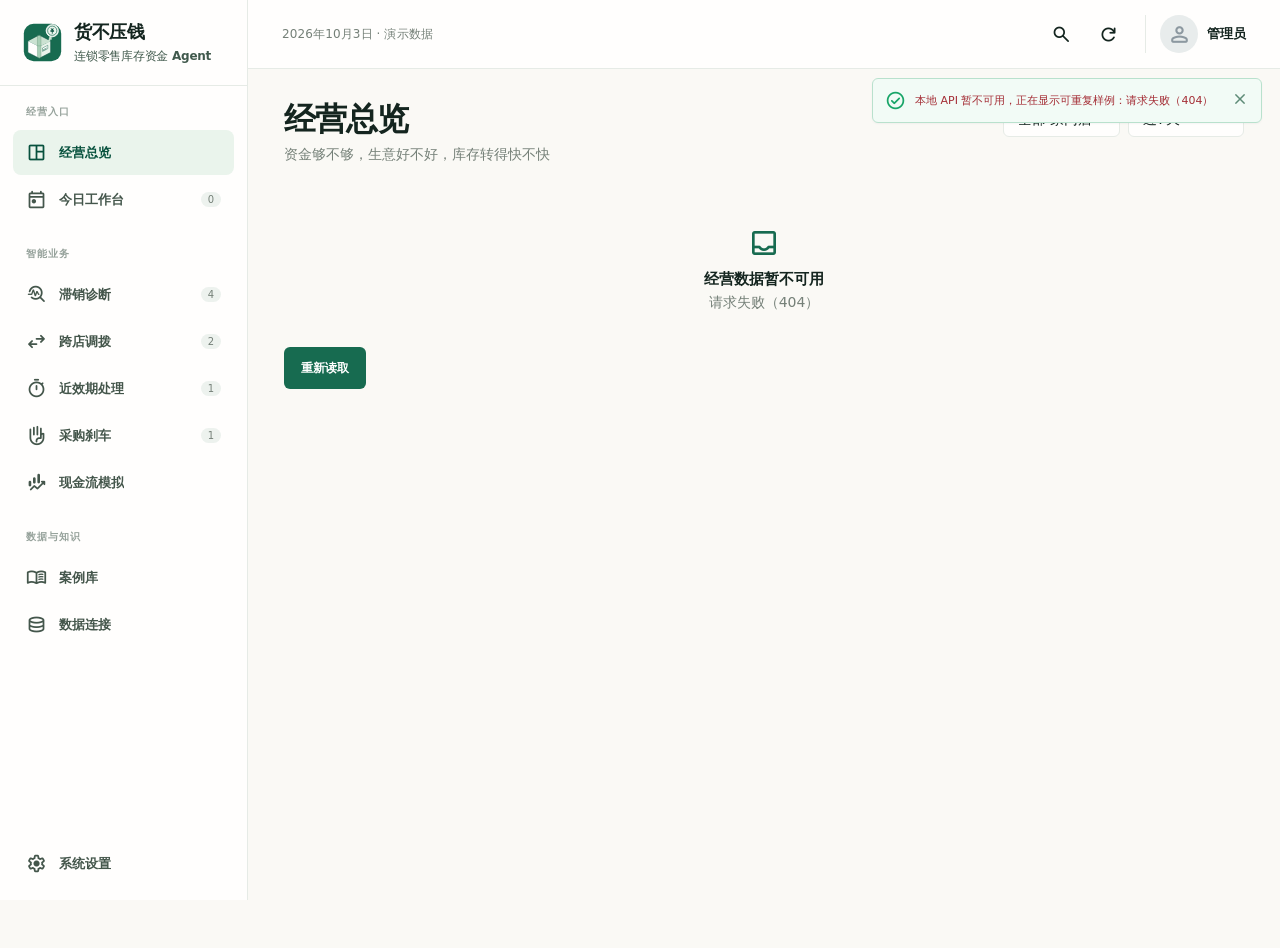
==== commit 18835564: "Prepare hackathon demo" ====
--- a/index.html
+++ b/index.html
@@ -5,21 +5,18 @@
     <meta name="viewport" content="width=device-width, initial-scale=1.0" />
     <meta name="description" content="货不压钱，连锁零售库存资金决策 Agent" />
     <title>货不压钱 · 经营总览</title>
-    <link rel="icon" type="image/svg+xml" href="favicon.svg" />
+    <link rel="icon" type="image/svg+xml" href="assets/brand-mark-box-coin.svg?v=20261004-tape" />
     <link rel="preload" href="assets/fonts/material-symbols-rounded.woff2" as="font" type="font/woff2" crossorigin />
-    <link rel="stylesheet" href="styles.css?v=20261004-local-icons" />
-    <link rel="stylesheet" href="retail-app.css?v=20261003-right-back-links" />
+    <link rel="stylesheet" href="styles.css?v=20261004-erp-minimax" />
+    <link rel="stylesheet" href="retail-app.css?v=20261004-sidebar-cleanup" />
     <link rel="stylesheet" href="retail-workbenches.css?v=20261003-right-back-links" />
     <link rel="stylesheet" href="retail-simulation.css?v=20261003-navigation" />
-    <link rel="stylesheet" href="assets/hackathon/decision/decision-workbench.css?v=20261004-integration" />
-    <link rel="stylesheet" href="assets/hackathon/followup/followup.css?v=20261004-integration" />
-    <link rel="stylesheet" href="assets/hackathon/integration.css?v=20261004-integration" />
   </head>
   <body class="retail-design">
     <div class="app-shell">
       <aside class="sidebar" aria-label="系统导航">
         <a class="brand" href="#overview" aria-label="货不压钱经营总览">
-          <img src="assets/brand-mark.png" alt="" />
+          <img src="assets/brand-mark-box-coin.svg?v=20261004-tape" alt="" />
           <span><strong>货不压钱</strong><small>连锁零售库存资金 Agent</small></span>
         </a>
 
@@ -40,19 +37,12 @@
           </div>
 
           <div class="nav-group">
-            <span class="nav-group-label">方案与执行</span>
-            <a href="#decision-entry" data-route="decision-entry"><span class="material-symbols-rounded" aria-hidden="true">rule</span><b>方案决策</b></a>
-            <a href="#execution-followup" data-route="execution-followup"><span class="material-symbols-rounded" aria-hidden="true">receipt_long</span><b>审批与执行跟进</b></a>
-          </div>
-
-          <div class="nav-group">
             <span class="nav-group-label">数据与知识</span>
             <a href="#cases" data-route="cases"><span class="material-symbols-rounded" aria-hidden="true">menu_book</span><b>案例库</b></a>
-            <a href="#data" data-route="data"><span class="material-symbols-rounded" aria-hidden="true">database</span><b>数据中心</b></a>
+            <a href="#data" data-route="data"><span class="material-symbols-rounded" aria-hidden="true">database</span><b>数据连接</b></a>
           </div>
         </nav>
 
-        <div class="retail-sidebar-footer"><span class="material-symbols-rounded">storefront</span><span><strong id="retail-company">零食仓 · 演示企业</strong><small>零食连锁门店数据</small></span></div>
         <a class="settings-link" href="#settings" data-route="settings">
           <span class="material-symbols-rounded" aria-hidden="true">settings</span><b>系统设置</b>
         </a>
@@ -152,16 +142,6 @@
             <section class="focused-surface agent-workbench"><div class="surface-toolbar"><div><h2>采购调整队列</h2><p>确认订单能否暂停、减量或延迟到货。</p></div><span>避免现金流出</span></div><div id="procurement-list" class="agent-case-list"></div></section>
           </section>
 
-          <section class="module-view hackathon-module-view" data-view="decision-entry" aria-label="方案决策">
-            <p class="hackathon-host-preview-note" data-hackathon-preview-note role="note" hidden>开发预览 · 页面内容来自本地 fixture；确认、材料写入和 Agent 操作不会作为真实接口成功。</p>
-            <div id="hackathon-decision-host" class="hackathon-module-host"></div>
-          </section>
-
-          <section class="module-view hackathon-module-view" data-view="execution-followup" aria-label="审批与执行跟进">
-            <p class="hackathon-host-preview-note" data-hackathon-preview-note role="note" hidden>开发预览 · 页面内容来自本地 fixture；审批、回执、渠道和业务事件写入均已禁用。</p>
-            <div id="hackathon-followup-host" class="hackathon-module-host"></div>
-          </section>
-
           <section class="module-view risk-module" data-view="risks">
             <div class="risk-layout">
               <section class="inbox-pane panel">
@@ -345,7 +325,10 @@
           </section>
 
           <section class="module-view" data-view="data">
-            <header class="module-header data-header"><button class="page-back" type="button" data-go="overview"><span class="material-symbols-rounded">arrow_back</span>返回首页</button><div><p class="eyebrow">数据底座</p><h1>数据中心</h1><p>上传季度数据或待分析数据，完成字段校验、导入留痕和后续分析。所有数据仅用于本系统分析，不会同步到其他系统。</p></div></header>
+            <header class="module-header data-header"><button class="page-back" type="button" data-go="overview"><span class="material-symbols-rounded">arrow_back</span>返回首页</button><div><p class="eyebrow">数据底座</p><h1>数据连接</h1><p>查看已接入的业务数据、覆盖范围，以及这些数据如何支持库存风险分析。</p></div></header>
+            <div id="erp-connection" aria-live="polite"></div>
+            <template id="legacy-file-import-template">
+              <h2>文件导入与历史记录</h2>
             <div id="data-sources"></div>
             <form class="data-import-panel" id="data-import-form">
               <section class="focused-surface data-import-card">
@@ -360,6 +343,8 @@
               <aside class="focused-surface data-prep-card"><div class="data-section-heading"><div><h2>数据准备指引</h2><p>建议根据你的实际情况准备以下数据（可不全部提供）：</p></div><button id="download-all-templates" class="text-link" type="button">下载全部模板</button></div><div class="data-template-list"><div><i class="material-symbols-rounded green">table_view</i><strong>库存数据</strong><span>用于在库商品统计、门店库存对比</span><button data-template-kind="inventory" type="button">模板下载 <span class="material-symbols-rounded">download</span></button></div><div><i class="material-symbols-rounded blue">analytics</i><strong>销售数据</strong><span>用于销量分析、滞销识别、门店对比</span><button data-template-kind="sales" type="button">模板下载 <span class="material-symbols-rounded">download</span></button></div><div><i class="material-symbols-rounded orange">receipt_long</i><strong>采购/入库数据</strong><span>用于采购分析、补货建议</span><button data-template-kind="purchase" type="button">模板下载 <span class="material-symbols-rounded">download</span></button></div><div><i class="material-symbols-rounded violet">event</i><strong>批次/效期数据</strong><span>用于近效期识别、处置方案</span><button data-template-kind="expiry" type="button">模板下载 <span class="material-symbols-rounded">download</span></button></div><div><i class="material-symbols-rounded red">store</i><strong>门店基础信息</strong><span>用于门店分组、区域分析（可选）</span><button data-template-kind="store" type="button">模板下载 <span class="material-symbols-rounded">download</span></button></div></div><div class="data-tip"><span class="material-symbols-rounded">lightbulb</span><div><strong>小提示</strong><p>文件列名不需要和模板完全一致，系统会自动识别并让你确认。</p><p>建议首次按季度整理时间范围，便于和历史分析对比。</p><p>如有列名无法识别，系统会在下一步提示并支持手动映射。</p></div></div></aside>
             </form>
             <section class="focused-surface data-history-card"><div class="data-history-heading"><div><h2>历史分析记录</h2><p>每次分析都会保留独立快照，便于回看结果和使用过的文件。</p></div><div class="data-history-filters"><label><span class="material-symbols-rounded">search</span><input id="analysis-search" placeholder="搜索分析名称..." /></label><select id="analysis-status-filter"><option>全部状态</option><option>已完成</option><option>待修正</option></select><select id="analysis-sort"><option>按创建时间</option><option>按销售期间</option></select></div></div><div class="analysis-history-head"><span>分析名称</span><span>销售期间</span><span>库存时点</span><span>门店范围</span><span>文件数量</span><span>状态</span><span>创建时间</span><span>操作</span></div><div id="import-history" class="analysis-history-list"></div><footer class="analysis-history-footer"><span id="analysis-count">共 5 条记录</span><span>‹</span><b>1</b><span>›</span><select><option>10 条/页</option></select></footer></section>
+            </template>
+            <div id="legacy-file-import" hidden></div>
           </section>
 
           <section class="module-view" data-view="settings">
@@ -396,12 +381,9 @@
 
     <dialog id="retail-detail" class="retail-detail-dialog" aria-labelledby="retail-detail-title"><header><h2 id="retail-detail-title">方案详情</h2><button type="button" id="retail-detail-close" data-retail="close-detail" aria-label="关闭详情"><span class="material-symbols-rounded">close</span></button></header><div id="retail-detail-content"></div></dialog>
 
-    <script src="retail-app.js?v=20261003-approval-followup"></script>
+    <script src="retail-app.js?v=20261004-sidebar-cleanup"></script>
     <script src="retail-workbenches.js?v=20261003-approval-followup"></script>
-    <script src="retail-simulation.js?v=20261003-navigation"></script>
-    <script src="app.js?v=20261003-approval-followup"></script>
-    <script src="assets/hackathon/shared/api-client.js?v=20261004-integration"></script>
-    <script src="assets/hackathon/followup/followup.js?v=20261004-integration"></script>
-    <script src="assets/hackathon/integration.js?v=20261004-context-fix"></script>
+    <script src="retail-simulation.js?v=20261004-data-connection"></script>
+    <script src="app.js?v=20261004-erp-route"></script>
   </body>
 </html>
--- a/styles.css
+++ b/styles.css
@@ -901,10 +901,47 @@
 .import-history-row strong { color: var(--ink-800); font-size: 10px; }
 .import-history-row p { margin: 4px 0 0; color: var(--ink-500); font-size: 9px; line-height: 1.4; }
 .import-history-row time { color: var(--ink-500); font-size: 9px; line-height: 1.4; }
-.data-header { max-width: 1280px; min-height: 116px; display: grid; align-content: center; justify-items: start; gap: 3px; margin-top: 6px; padding: 20px 26px; border-radius: 8px; background: #f2f8ff url("assets/cases/header-mountains.png") right center / auto 100% no-repeat; }
+.data-header { max-width: 1280px; min-height: 116px; display: grid; align-content: center; justify-items: start; gap: 3px; margin-top: 6px; padding: 20px 26px; border: 1px solid #dcebe1; border-radius: 8px; background: #f0f7f1; }
 .data-header .page-back { margin-bottom: 2px; }
 .data-header h1 { font-size: 30px; }
 .data-header p:not(.eyebrow) { max-width: 920px; }
+.erp-connection-card, .erp-records-card { max-width: 1280px; margin: 14px auto; padding: 24px 28px; border: 1px solid #dce8df; border-radius: 14px; background: #fff; box-shadow: 0 8px 28px rgba(27, 77, 52, .035); }
+.erp-connection-heading { display: flex; align-items: center; gap: 14px; }
+.erp-connection-icon { display: grid; width: 54px; height: 54px; flex: 0 0 auto; place-items: center; border-radius: 14px; color: #14644c; background: #e7f3e9; }
+.erp-connection-icon .material-symbols-rounded { font-size: 29px; }
+.erp-connection-title { min-width: 0; flex: 1; }
+.erp-connection-title h2 { margin: 0; color: #173c2e; font-size: 23px; }
+.erp-connection-title p { margin: 5px 0 0; color: #688074; font-size: 12px; }
+.erp-connection-status { display: inline-flex; align-items: center; gap: 7px; padding: 8px 13px; border-radius: 999px; color: #176746; background: #e7f4e9; font-size: 12px; font-weight: 700; }
+.erp-connection-status::before { width: 7px; height: 7px; border-radius: 50%; background: #2b9b62; content: ""; }
+.erp-connection-status.unavailable { color: #8a5b27; background: #fcf0df; }
+.erp-connection-status.unavailable::before { background: #bc8744; }
+.erp-connection-description { margin: 18px 0 0; color: #52675b; font-size: 14px; line-height: 1.65; }
+.erp-connection-metrics { display: grid; grid-template-columns: repeat(4, minmax(0, 1fr)); gap: 10px; margin-top: 20px; }
+.erp-connection-metrics div { padding: 15px 17px; border-radius: 10px; background: #f3f8f3; }
+.erp-connection-metrics strong, .erp-connection-metrics span { display: block; }
+.erp-connection-metrics strong { color: #15583f; font-size: 21px; line-height: 1.2; }
+.erp-connection-metrics span { margin-top: 5px; color: #708177; font-size: 12px; }
+.erp-connection-footer { display: flex; align-items: center; justify-content: space-between; gap: 18px; margin-top: 20px; padding-top: 18px; border-top: 1px solid #e4eee6; }
+.erp-connection-footer p { margin: 0; color: #6d7f72; font-size: 12px; }
+.erp-connection-footer .erp-actions { display: flex; gap: 9px; }
+.erp-model-state { display: flex; align-items: center; gap: 10px; margin-top: 16px; padding: 11px 14px; border-radius: 10px; color: #52675b; background: #f5f8f4; font-size: 12px; }
+.erp-model-state .material-symbols-rounded { color: #176746; font-size: 20px; }
+.erp-model-state strong { color: #173c2e; }
+.erp-records-heading { display: flex; align-items: baseline; justify-content: space-between; gap: 16px; margin-bottom: 14px; }
+.erp-records-heading h2 { margin: 0; color: #173c2e; font-size: 18px; }
+.erp-records-heading p { margin: 0; color: #748579; font-size: 12px; }
+.erp-records-table { width: 100%; border-collapse: collapse; text-align: left; }
+.erp-records-table th { padding: 11px 10px; color: #748579; border-bottom: 1px solid #e3ece5; background: #f7faf7; font-size: 12px; font-weight: 650; }
+.erp-records-table td { padding: 14px 10px; color: #334c3d; border-bottom: 1px solid #edf2ed; font-size: 13px; }
+.erp-records-table tr:last-child td { border-bottom: 0; }
+.erp-records-table td strong { color: #173c2e; }
+.data-legacy-tools { max-width: 1280px; margin: 20px auto 30px; }
+.data-legacy-tools > summary { display: flex; align-items: center; gap: 6px; width: fit-content; padding: 8px 0; color: #316b51; cursor: pointer; font-size: 13px; font-weight: 650; list-style: none; }
+.data-legacy-tools > summary::-webkit-details-marker { display: none; }
+.data-legacy-tools > summary .material-symbols-rounded { font-size: 18px; transition: transform .2s ease; }
+.data-legacy-tools[open] > summary .material-symbols-rounded { transform: rotate(180deg); }
+.data-legacy-tools[open] #data-sources { margin-top: 8px; }
 .data-current-analysis { display: flex; max-width: 1280px; min-height: 96px; align-items: center; gap: 16px; margin: 0 auto 14px; padding: 17px 22px; border: 1px solid #dceaf6; border-radius: 8px; background: rgba(255,255,255,.97); box-shadow: 0 8px 24px rgba(43,94,145,.045); }
 .data-current-icon { display: grid; width: 60px; height: 60px; flex: 0 0 auto; place-items: center; color: var(--blue); border-radius: 11px; background: #e9f4ff; }
 .data-current-icon .material-symbols-rounded { font-size: 30px; }
@@ -1185,9 +1222,17 @@
 @media (max-width: 1180px) {
   .data-import-panel { grid-template-columns: 1fr; }
   .data-current-analysis, .data-header, .data-history-card { margin-inline: 10px; }
+  .erp-connection-card, .erp-records-card, .data-legacy-tools { margin-inline: 10px; }
 }
 
 @media (max-width: 820px) {
+  .erp-connection-card, .erp-records-card { padding: 18px; }
+  .erp-connection-heading, .erp-connection-footer, .erp-records-heading { align-items: flex-start; flex-wrap: wrap; }
+  .erp-connection-metrics { grid-template-columns: repeat(2, minmax(0, 1fr)); }
+  .erp-connection-footer .erp-actions { width: 100%; flex-wrap: wrap; }
+  .erp-records-card { overflow-x: auto; }
+  .erp-records-table { min-width: 680px; }
+  .erp-purchase-table { min-width: 850px; }
   .data-current-analysis { align-items: flex-start; flex-wrap: wrap; padding: 14px; }
   .data-current-copy { flex-basis: calc(100% - 76px); }.data-current-copy p { line-height: 1.6; }.data-current-copy p i { display: none; }.data-current-actions { width: 100%; margin-left: 76px; }
   .data-upload-grid { grid-template-columns: 1fr; }.data-import-advanced { grid-template-columns: 1fr 1fr; }.data-import-advanced .import-requirements { grid-column: 1 / -1; }.data-import-advanced > button { grid-column: 1 / -1; }
--- a/retail-app.css
+++ b/retail-app.css
@@ -31,11 +31,6 @@
 body.retail-design .primary-nav a .material-symbols-rounded { color: inherit; font-size: 21px; }
 body.retail-design .primary-nav a i { color: var(--retail-muted); background: #edf2ee; }
 body.retail-design .primary-nav a.active i { color: var(--retail-accent-deep); background: #d1e9d8; }
-body.retail-design .retail-sidebar-footer { display: flex; align-items: center; gap: 10px; padding: 14px 22px; margin: 0 13px 4px; border-top: 1px solid var(--retail-line); color: var(--retail-muted); }
-body.retail-design .retail-sidebar-footer .material-symbols-rounded { color: var(--retail-accent); }
-body.retail-design .retail-sidebar-footer strong, body.retail-design .retail-sidebar-footer small { display: block; white-space: nowrap; }
-body.retail-design .retail-sidebar-footer strong { color: var(--retail-ink); font-size: 11px; }
-body.retail-design .retail-sidebar-footer small { margin-top: 3px; font-size: 10px; }
 body.retail-design .settings-link { margin: 0 13px 14px; }
 body.retail-design .app-main { margin-left: 248px; }
 body.retail-design .topbar { height: 69px; padding: 0 34px; border-bottom: 1px solid var(--retail-line); background: var(--retail-surface); }
